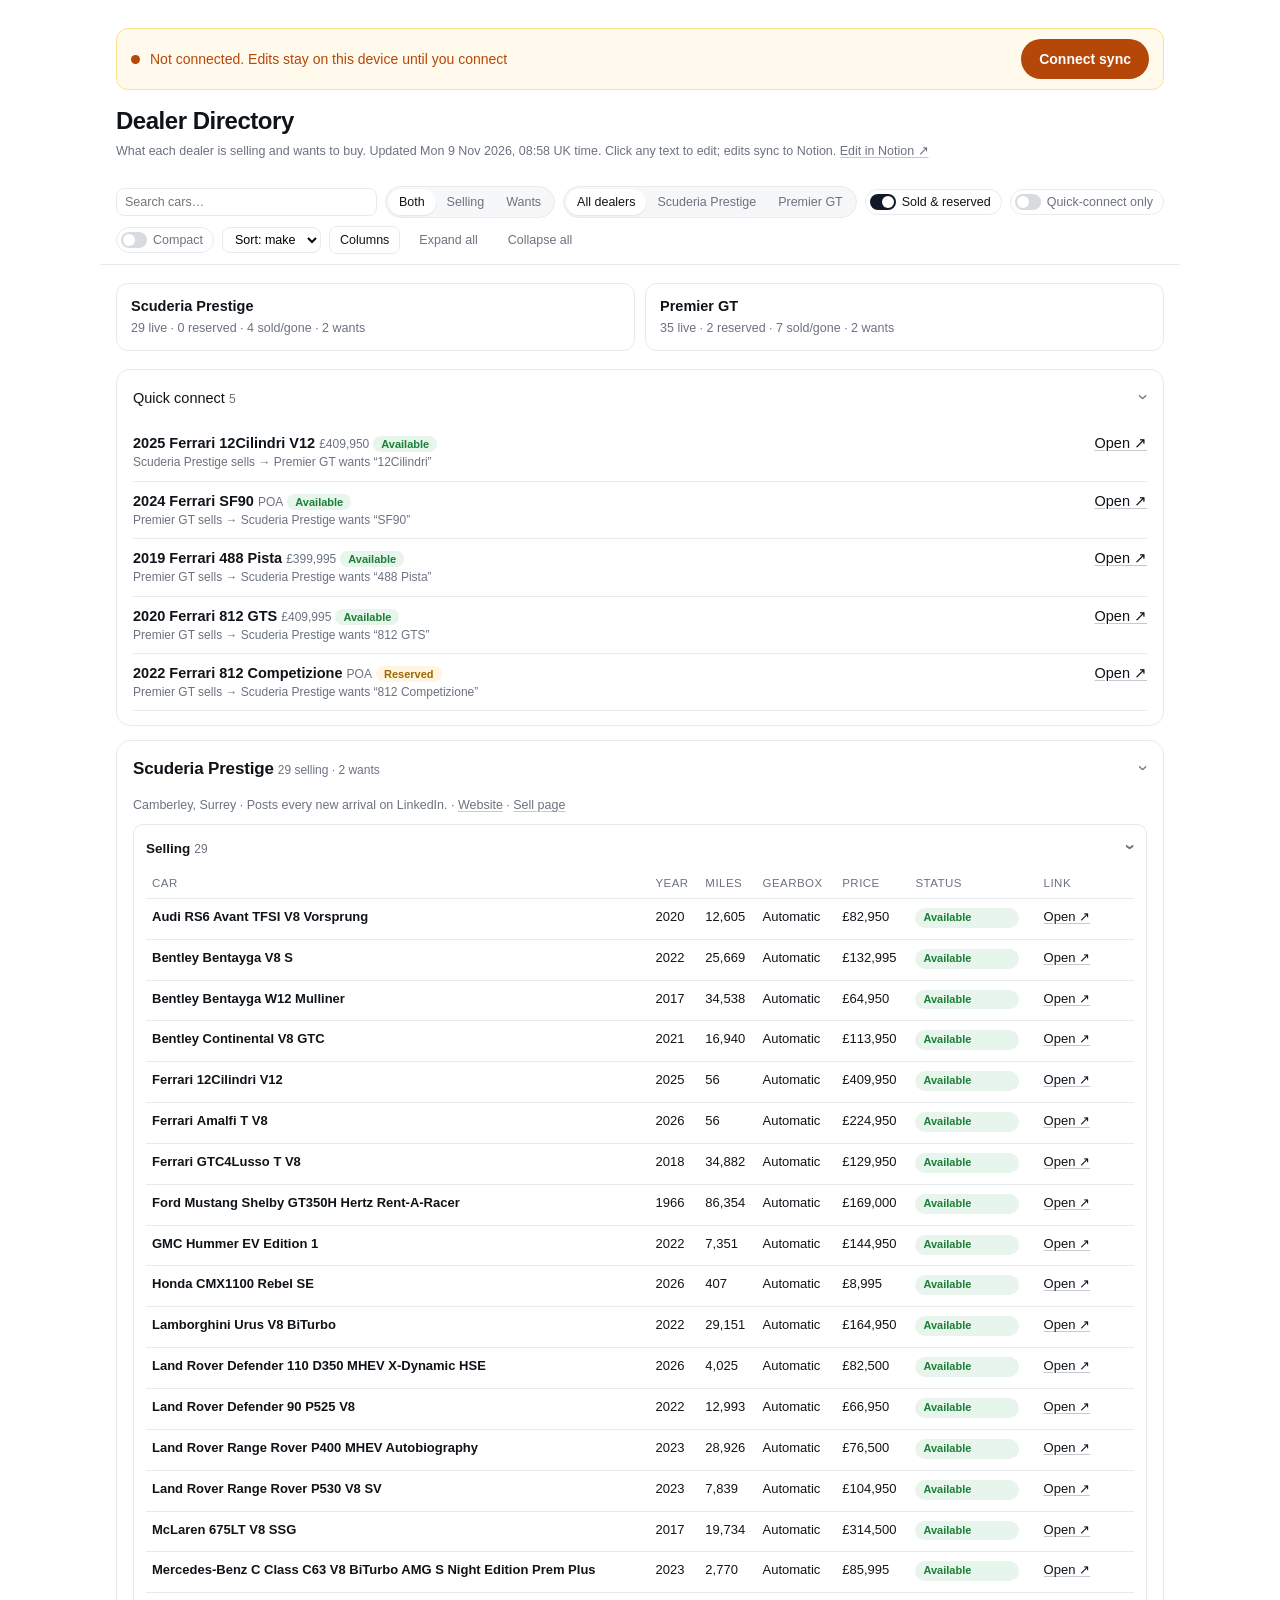
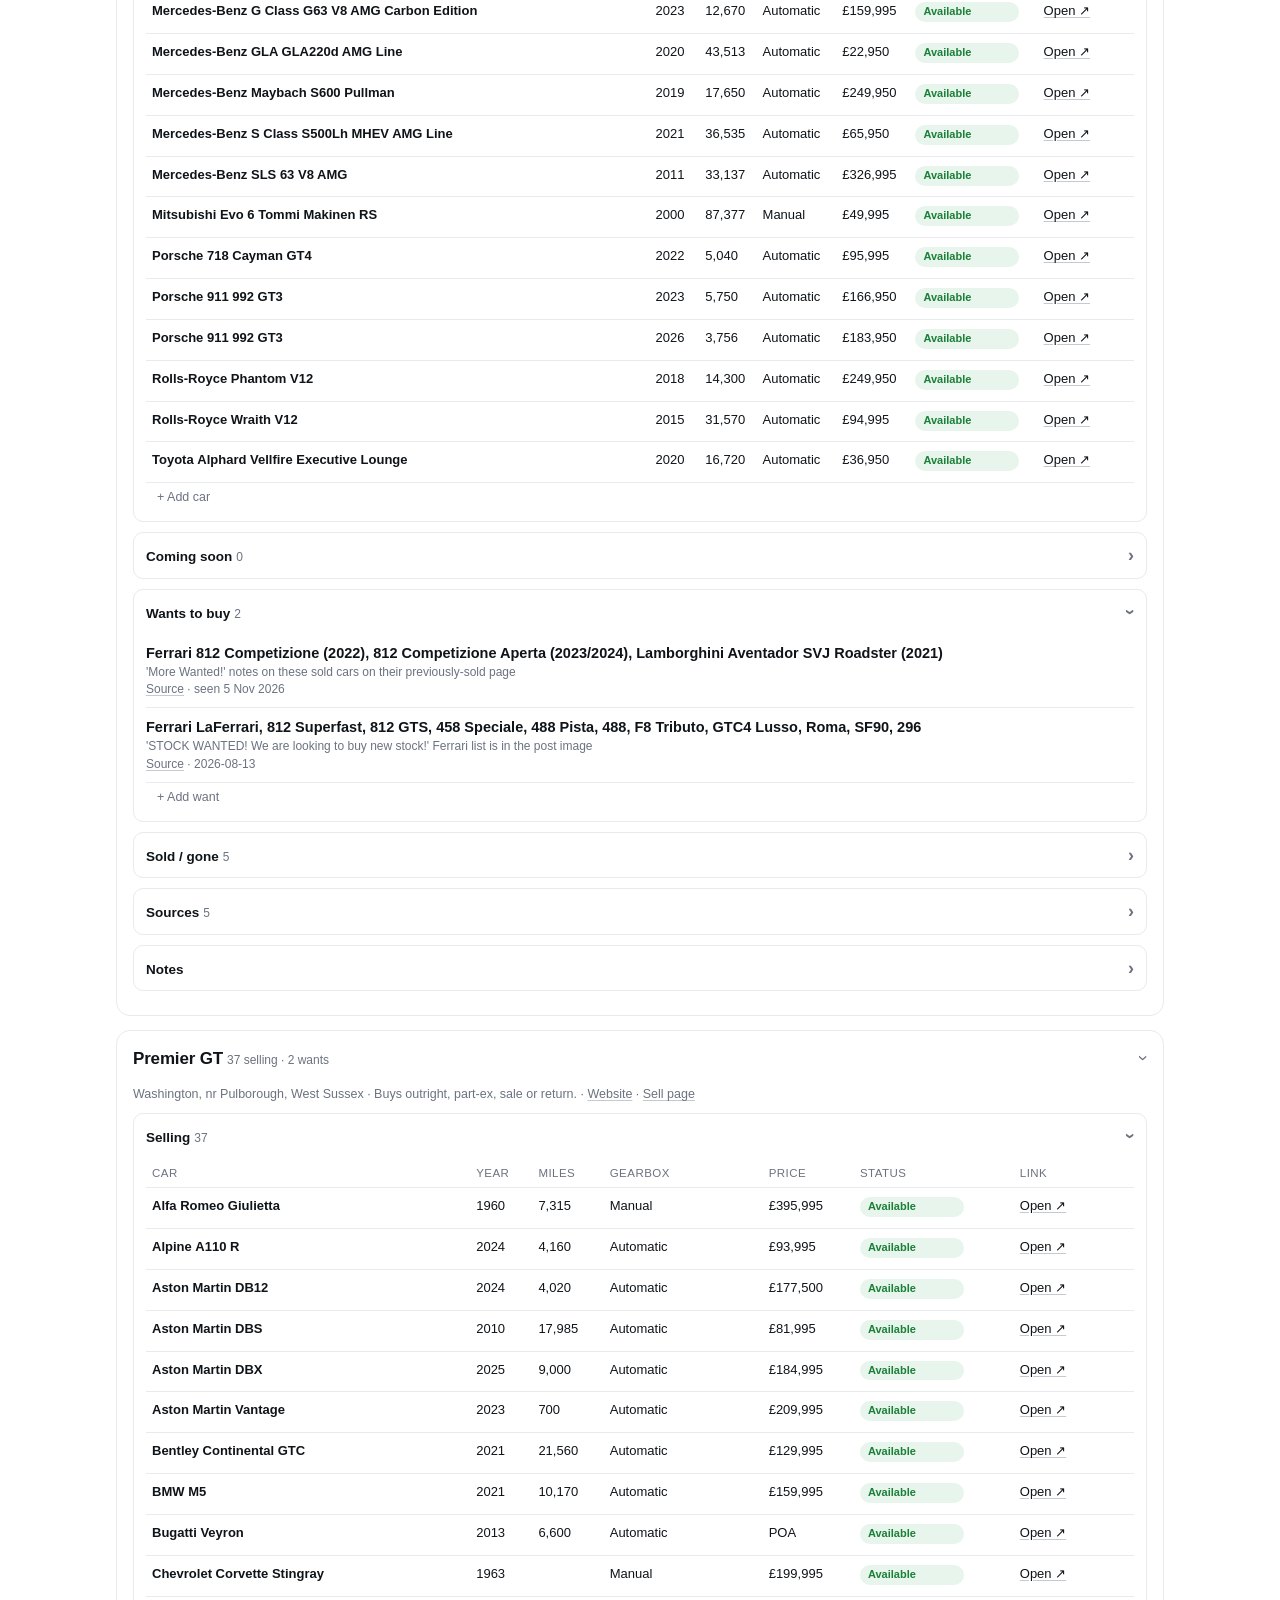
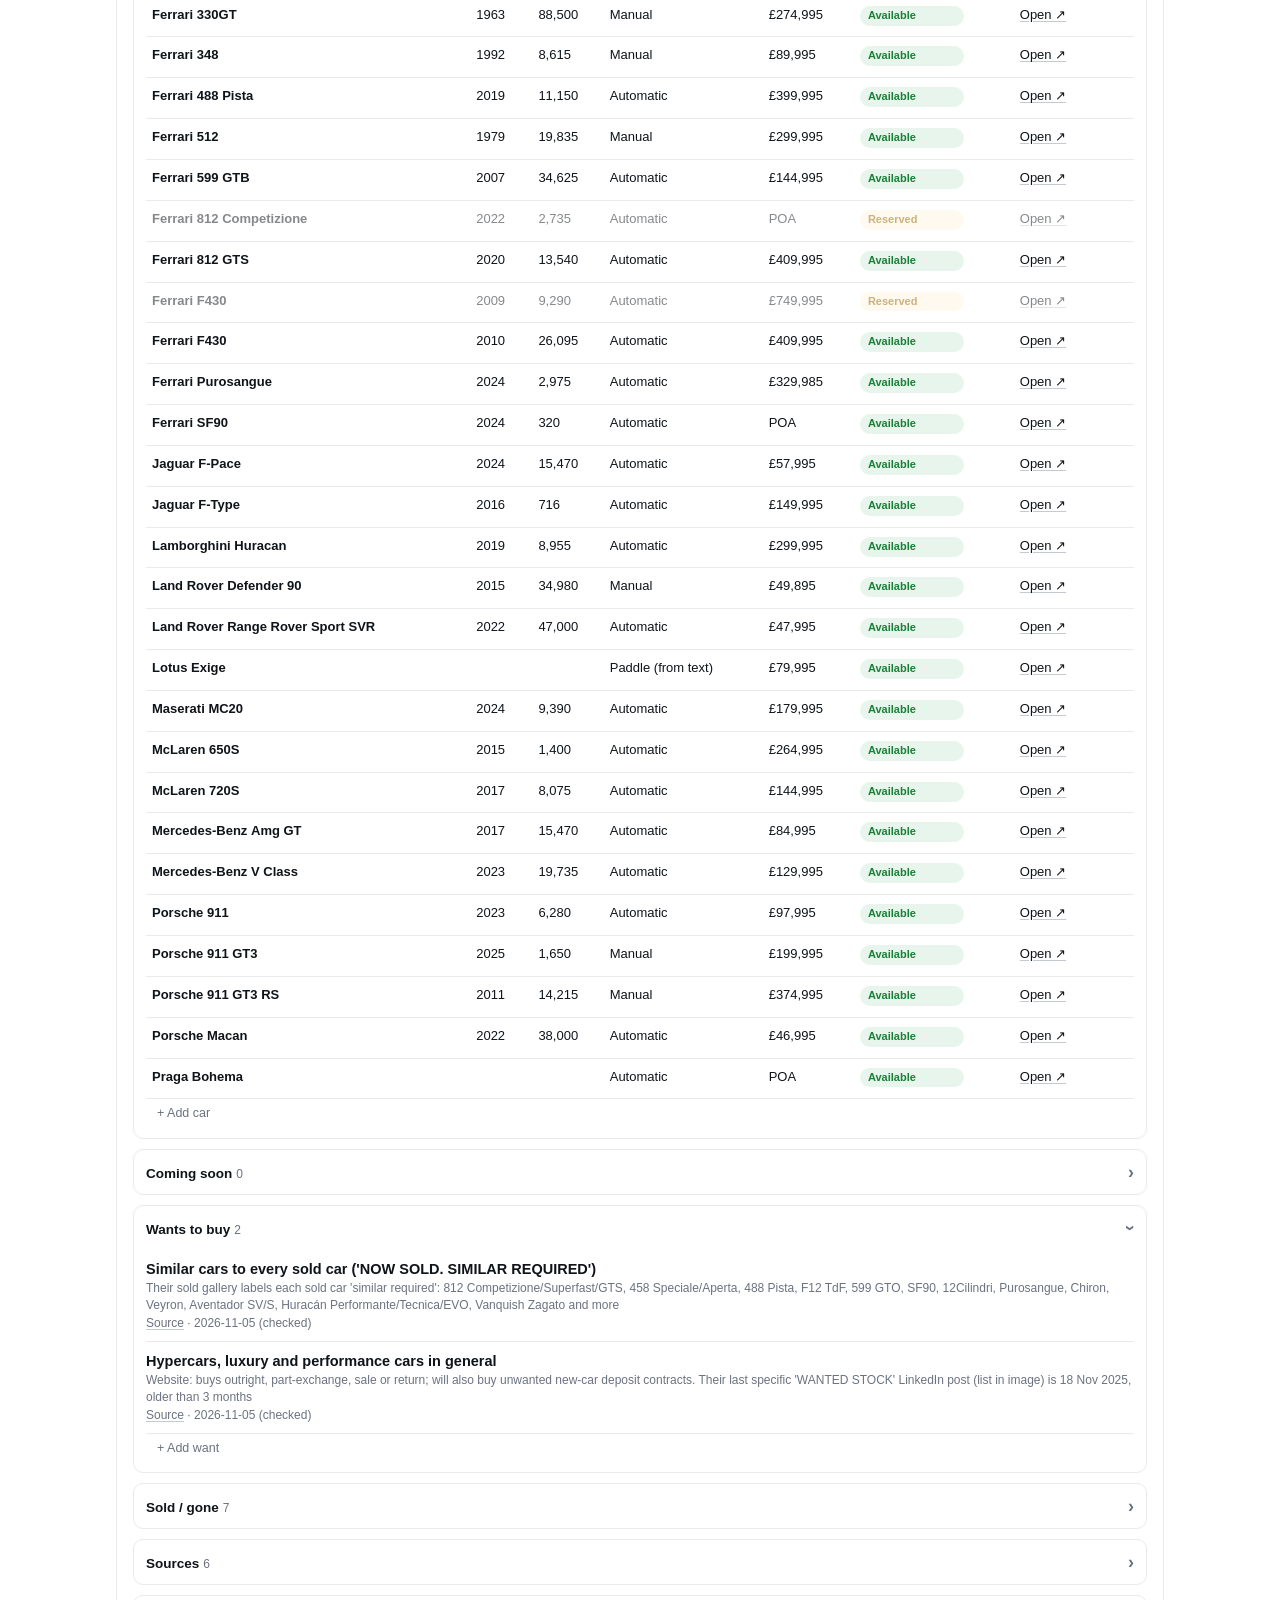
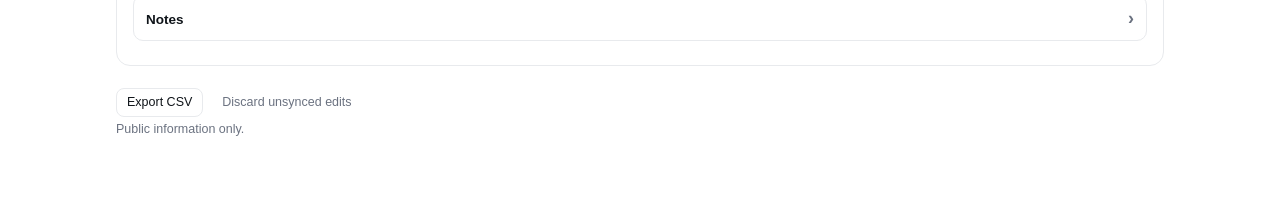
==== index.html @ 410765ab "Dealer Directory 2026-11-09 08:58 GMT" ====
<!doctype html><html lang="en-GB"><head><meta charset="utf-8"><meta name="viewport" content="width=device-width,initial-scale=1">
<meta name="robots" content="noindex,nofollow"><title>Dealer Directory</title><style>:root{--bg:#fff;--fg:#0f1419;--mu:#6b7280;--bd:#e8eaed;--soft:#f6f7f9;--ac:#111827;--ok:#1a7f37;--okb:#e8f5ec;--re:#9a6700;--reb:#fff5e1;--go:#5b6470;--gob:#eef0f3;--cs:#1d4ed8;--csb:#e8efff;--pad:9px}
*{box-sizing:border-box}body{margin:0;background:var(--bg);color:var(--fg);font:14.5px/1.45 Inter,-apple-system,BlinkMacSystemFont,"Segoe UI",sans-serif;-webkit-font-smoothing:antialiased}
body.compact{--pad:4px;font-size:13.5px}main{max-width:1080px;margin:0 auto;padding:28px 16px 80px}
h1{font-size:24px;letter-spacing:-.02em;margin:0}h2{font-size:17px;margin:0;letter-spacing:-.01em}.cap{color:var(--mu);font-size:12.5px;margin:3px 0 0}
a{color:inherit;text-decoration-color:#c5c9d0;text-underline-offset:2px}button{font:inherit;color:inherit;cursor:pointer}
.bar{position:sticky;top:0;z-index:5;background:rgba(255,255,255,.92);backdrop-filter:blur(8px);border-bottom:1px solid var(--bd);margin:16px -16px 0;padding:10px 16px;display:flex;flex-wrap:wrap;gap:8px;align-items:center}
.pills{display:inline-flex;background:var(--soft);border:1px solid var(--bd);border-radius:999px;padding:2px}.pills button{border:0;background:none;padding:4px 11px;border-radius:999px;font-size:12.5px;color:var(--mu)}.pills button.on{background:#fff;color:var(--fg);box-shadow:0 1px 2px rgba(0,0,0,.08)}
.sw{display:inline-flex;align-items:center;gap:6px;font-size:12.5px;color:var(--mu);border:1px solid var(--bd);border-radius:999px;padding:3px 10px 3px 4px;background:#fff}.sw i{width:26px;height:16px;border-radius:999px;background:#d7dbe0;position:relative;transition:.15s}.sw i:after{content:"";position:absolute;top:2px;left:2px;width:12px;height:12px;border-radius:50%;background:#fff;transition:.15s}.sw.on i{background:var(--ac)}.sw.on i:after{left:12px}.sw.on{color:var(--fg)}
.btn{border:1px solid var(--bd);background:#fff;border-radius:8px;padding:4px 10px;font-size:12.5px}.btn:hover{background:var(--soft)}.ghost{border-color:transparent;background:none;color:var(--mu)}
select,input.s{font:inherit;font-size:12.5px;border:1px solid var(--bd);border-radius:8px;padding:4px 8px;background:#fff}input.s{flex:1 1 180px;min-width:140px}
.glance{display:grid;grid-template-columns:repeat(auto-fit,minmax(240px,1fr));gap:10px;margin:18px 0}.stat{border:1px solid var(--bd);border-radius:12px;padding:12px 14px}.stat b{display:block}.stat span{color:var(--mu);font-size:12.5px}
details{border:1px solid var(--bd);border-radius:14px;margin:14px 0;background:#fff}details>summary{list-style:none;cursor:pointer;padding:14px 16px;display:flex;justify-content:space-between;align-items:baseline;gap:10px}details>summary::-webkit-details-marker{display:none}
details>summary:after{content:"›";color:var(--mu);transform:rotate(90deg);transition:.15s;font-size:18px}details:not([open])>summary:after{transform:none}.body{padding:0 16px 14px}
details details{border-radius:10px;margin:10px 0;background:var(--bg)}details details>summary{padding:9px 12px;font-weight:600;font-size:13.5px}details details .body{padding:0 12px 10px}
.n{color:var(--mu);font-weight:400;font-size:12px;margin-left:4px}
table{width:100%;border-collapse:collapse;font-size:13px}th{text-align:left;font-weight:500;color:var(--mu);font-size:11.5px;text-transform:uppercase;letter-spacing:.04em;padding:6px 6px;border-bottom:1px solid var(--bd);cursor:pointer;white-space:nowrap}
td{padding:var(--pad) 6px;border-bottom:1px solid var(--bd);vertical-align:top}tr.dim td{opacity:.5}td.num{font-variant-numeric:tabular-nums;white-space:nowrap}.ed{border-radius:4px;outline:none;min-width:1ch;display:inline-block}.ed:hover{background:var(--soft)}.ed:focus{background:#fff;box-shadow:0 0 0 1.5px #c7cdd6}
.st{font-size:11px;font-weight:600;border:0;border-radius:999px;padding:2px 8px;appearance:none;-webkit-appearance:none}.Available{background:var(--okb);color:var(--ok)}.Reserved{background:var(--reb);color:var(--re)}.Sold,.Gone{background:var(--gob);color:var(--go)}.Coming{background:var(--csb);color:var(--cs)}
.x{opacity:0;border:0;background:none;color:var(--mu);font-size:15px;padding:0 4px}tr:hover .x,.want:hover .x{opacity:1}@media(hover:none){.x{opacity:.6}}
.mark{font-size:10.5px;color:var(--re);background:var(--reb);border-radius:999px;padding:1px 6px;margin-left:6px;vertical-align:middle}
.want{padding:var(--pad) 0;border-bottom:1px solid var(--bd);position:relative}.want b{display:block}.want small,.sm{display:block;color:var(--mu);font-size:12px}
.qc{display:flex;justify-content:space-between;gap:8px;flex-wrap:wrap;padding:var(--pad) 0;border-bottom:1px solid var(--bd)}
textarea{width:100%;min-height:56px;border:1px solid var(--bd);border-radius:10px;padding:8px 10px;font:inherit;font-size:13px;resize:vertical}
.colmenu{position:relative;display:inline-block}.colmenu .m{position:absolute;right:0;top:28px;background:#fff;border:1px solid var(--bd);border-radius:10px;box-shadow:0 8px 24px rgba(0,0,0,.08);padding:6px 10px;z-index:9;display:none;white-space:nowrap}.colmenu.open .m{display:block}.m label{display:block;font-size:12.5px;padding:3px 0}
.toast{position:fixed;left:50%;bottom:20px;transform:translateX(-50%);background:#111827;color:#fff;border-radius:10px;padding:9px 14px;font-size:13px;display:none;gap:12px;align-items:center;z-index:20}.toast button{background:none;border:0;color:#93c5fd;font-weight:600}
.tw{overflow-x:auto}.hide{display:none!important}.foot{margin-top:22px;display:flex;gap:8px;flex-wrap:wrap}
@media(max-width:640px){main{padding:18px 12px 80px}.bar{position:static;margin:12px -12px 0;padding:8px 12px}.c-gearbox,.c-miles{display:none}}
.syncbar{position:sticky;top:0;z-index:50;display:flex;align-items:center;gap:10px;margin:0 0 14px;padding:10px 14px;border-radius:12px;font-size:14px;font-weight:500;border:1px solid;backdrop-filter:blur(8px)}
.syncbar .msg{flex:1}.syncbar .dot{width:9px;height:9px;border-radius:50%;background:currentColor;flex:none}
.syncbar button{font:inherit;font-weight:600;padding:9px 18px;border-radius:999px;border:0;color:#fff;background:currentColor;cursor:pointer;min-height:40px}
.syncbar button{color:#fff}.syncbar.green{background:#ecfdf3ee;border-color:#abefc6;color:#067647}.syncbar.green button{background:#067647}
.syncbar.blue{background:#eff8ffee;border-color:#b2ddff;color:#175cd3}.syncbar.blue button{background:#175cd3}
.syncbar.amber{background:#fffaebee;border-color:#fedf89;color:#b54708}.syncbar.amber button{background:#b54708}
.syncbar.red{background:#fef3f2ee;border-color:#fecdca;color:#b42318}.syncbar.red button{background:#b42318}
.syncbar.pulse .dot{animation:pl 1.2s ease-in-out infinite}@keyframes pl{50%{opacity:.25;transform:scale(1.5)}}
.bar{top:64px}
@media(max-width:640px){.syncbar{font-size:13px;padding:8px 10px}.syncbar button{padding:8px 14px}}
#modal{display:none}#modal.open{display:block;position:fixed;inset:0;z-index:100}
.mback{position:absolute;inset:0;background:rgba(16,24,40,.35);backdrop-filter:blur(3px);animation:fd .15s}
.mbox{position:absolute;left:50%;top:50%;transform:translate(-50%,-50%);width:min(420px,calc(100vw - 32px));background:#fff;border-radius:16px;padding:22px 22px 18px;box-shadow:0 20px 50px rgba(16,24,40,.25);animation:pop .16s ease-out}
.mbox h3{margin:0 0 6px;font-size:17px;line-height:1.3}.mbox p{margin:0 0 18px;color:#667085;font-size:14px}
.mbtns{display:flex;gap:10px;justify-content:flex-end}.mbtns .btn{min-height:44px;padding:0 20px;border-radius:999px;font-weight:600}
.btn.danger{background:#d92d20;color:#fff;border-color:#d92d20}.btn.danger:hover{background:#b42318}.dangertxt{color:#b42318;margin-top:8px}
@keyframes fd{from{opacity:0}}@keyframes pop{from{opacity:0;transform:translate(-50%,-46%) scale(.97)}}
@media(max-width:640px){.mbox{top:auto;bottom:16px;transform:translateX(-50%)}.mbtns .btn{flex:1}@keyframes pop{from{opacity:0;transform:translate(-50%,20px)}}}
</style></head><body><main>
<div class="syncbar amber" id="syncbar"><span class="dot"></span><span class="msg">Loading sync…</span></div>
<h1>Dealer Directory <span id="edited" class="mark hide">Edited</span></h1>
<p class="cap">What each dealer is selling and wants to buy. Updated Mon 9 Nov 2026, 08:58 UK time. Click any text to edit; edits sync to Notion. <a href="https://app.notion.com/p/de3449111bcc4037a0af99ca4556884c" target="_blank" rel="noopener">Edit in Notion ↗</a></p>
<div class="bar" id="bar"></div><div id="app"></div>
<div class="foot"><button class="btn" id="exp">Export CSV</button><button class="btn ghost" id="rst">Discard unsynced edits</button></div>
<p class="cap">Public information only.</p></main><div class="toast" id="toast"></div>
<script>window.DD={"dealers": [{"id": "40f9ffdbce5481e4aabae4e20a33e876", "name": "Scuderia Prestige", "town": "Camberley, Surrey", "web": "https://www.scuderiaprestige.com/", "sell": "https://www.scuderiaprestige.com/sell-your-car/", "note": "Posts every new arrival on LinkedIn.", "kw": ["LaFerrari", "812 Superfast", "812 GTS", "458 Speciale", "488 Pista", "488", "F8", "GTC4", "Roma", "SF90", "296", "812 Competizione", "Aventador SVJ"], "socials": [["Instagram", "https://www.instagram.com/scuderia.prestige", false], ["Facebook", "https://www.facebook.com/ScuderiaPrestige", false], ["X", "https://x.com/scudprestige", true], ["LinkedIn", "https://www.linkedin.com/company/scuderia-prestige-automobile", true], ["Previously sold", "https://www.scuderiaprestige.com/previously-sold/", true]], "notion": "https://app.notion.com/40f9ffdbce5481e4aabae4e20a33e876"}, {"id": "40f9ffdbce5481fb8572e3b81350abb9", "name": "Premier GT", "town": "Washington, nr Pulborough, West Sussex", "web": "https://www.premiergt.com/", "sell": "https://www.premiergt.com/sell-your-car", "note": "Buys outright, part-ex, sale or return.", "kw": ["812", "458 Speciale", "488 Pista", "F12", "599", "SF90", "12Cilindri", "Purosangue", "Chiron", "Veyron", "Aventador", "Huracan", "Huracán", "Vanquish"], "socials": [["Instagram", "https://www.instagram.com/premiergt/", false], ["Facebook", "https://en-gb.facebook.com/premiergtsussex/", false], ["YouTube", "https://www.youtube.com/channel/UCiAyrBxe0xMvh654ayXJV3A/", true], ["X", "https://x.com/Premier_GT", true], ["LinkedIn", "https://www.linkedin.com/company/premier-gt-ltd", true], ["Sold gallery", "https://www.premiergt.com/used/vehicles/filters/sold/true/", true]], "notion": "https://app.notion.com/40f9ffdbce5481fb8572e3b81350abb9"}], "stock": [{"id": "40f9ffdbce548101ad8cd6b0e74af52c", "dealer": "Premier GT", "make": "Ferrari", "model": "330GT", "year": "1963", "miles": "88,500", "price": "£274,995", "gearbox": "Manual", "status": "Available", "url": "https://www.premiergt.com/used/cars/ferrari/330gt/2-2-full-nut-bolt-resto-concours-example-2121", "notes": "2+2. FULL NUT & BOLT RESTO. CONCOURS EXAMPLE", "manual": false, "notion": "https://app.notion.com/40f9ffdbce548101ad8cd6b0e74af52c"}, {"id": "40f9ffdbce548101b3c2e52520a1ab07", "dealer": "Scuderia Prestige", "make": "Mercedes-Benz", "model": "Maybach S600 Pullman", "year": "2019", "miles": "17,650", "price": "£249,950", "gearbox": "Automatic", "status": "Available", "url": "https://www.scuderiaprestige.com/vehicle-details/used-mercedes-benz-maybach-s600-pullman-for-sale-in-camberley-surrey-u1597/", "notes": "Huge Spec / Serviced 24/09/2026", "manual": false, "notion": "https://app.notion.com/40f9ffdbce548101b3c2e52520a1ab07"}, {"id": "40f9ffdbce54810d9401cbfa5c441641", "dealer": "Premier GT", "make": "Bentley", "model": "Continental GTC", "year": "2021", "miles": "21,560", "price": "£129,995", "gearbox": "Automatic", "status": "Available", "url": "https://www.premiergt.com/used/cars/bentley/continental-gtc/v8-mulliner-spec-dynamic-ride-rotating-display-carbon-interior-2228", "notes": "V8. MULLINER SPEC. DYNAMIC RIDE. ROTATING DISPLAY. CARBON INTERIOR", "manual": false, "notion": "https://app.notion.com/40f9ffdbce54810d9401cbfa5c441641"}, {"id": "40f9ffdbce54810db3f9ff8bebcfc080", "dealer": "Scuderia Prestige", "make": "Ferrari", "model": "Amalfi T V8", "year": "2026", "miles": "56", "price": "£224,950", "gearbox": "Automatic", "status": "Available", "url": "https://www.scuderiaprestige.com/vehicle-details/used-ferrari-amalfi-t-v8-for-sale-in-camberley-surrey-u1933/", "notes": "Delivery Mileage / Ferrari Warranty Sep 2030", "manual": false, "notion": "https://app.notion.com/40f9ffdbce54810db3f9ff8bebcfc080"}, {"id": "40f9ffdbce5481148000fc7d6f1b30b1", "dealer": "Premier GT", "make": "Ferrari", "model": "SF90", "year": "2024", "miles": "320", "price": "POA", "gearbox": "Automatic", "status": "Available", "url": "https://www.premiergt.com/used/cars/ferrari/sf90/xx-spider-over-80k-in-options-carbon-wheels-brushed-shields-2231", "notes": "XX SPIDER. OVER £80K IN OPTIONS. CARBON WHEELS. BRUSHED SHIELDS", "manual": false, "notion": "https://app.notion.com/40f9ffdbce5481148000fc7d6f1b30b1"}, {"id": "40f9ffdbce54811695bff67d142fdd46", "dealer": "Premier GT", "make": "Land", "model": "Rover Defender 110", "year": "2024", "miles": "35,280", "price": "£71,995", "gearbox": "", "status": "Gone", "url": "https://www.premiergt.com/used/cars/land-rover/defender-110/x-dynamic-hse-urban-upgrades-rear-screens-pano-roof-e-suspension-2222", "notes": "X-DYNAMIC HSE. URBAN UPGRADES. REAR SCREENS. PANO ROOF. E/SUSPENSION", "manual": false, "notion": "https://app.notion.com/40f9ffdbce54811695bff67d142fdd46"}, {"id": "40f9ffdbce54811bba79eddd21e3a95d", "dealer": "Premier GT", "make": "Lotus", "model": "Esprit", "year": "1999", "miles": "47,080", "price": "£54,995", "gearbox": "", "status": "Sold", "url": "https://www.premiergt.com/used/cars/lotus/esprit/sport-350-1-of-42-rhd-superb-example-comprehensive-history-front-ppf-2122", "notes": "SPORT 350. 1 OF 42 RHD. SUPERB EXAMPLE. COMPREHENSIVE HISTORY. FRONT PPF", "manual": false, "notion": "https://app.notion.com/40f9ffdbce54811bba79eddd21e3a95d"}, {"id": "40f9ffdbce54811dbe68d2fb711d79cb", "dealer": "Scuderia Prestige", "make": "Porsche", "model": "911 992 GT3", "year": "2023", "miles": "5,750", "price": "£166,950", "gearbox": "Automatic", "status": "Available", "url": "https://www.scuderiaprestige.com/vehicle-details/used-porsche-911-992-gt3-for-sale-in-camberley-surrey-u1866/", "notes": "HUGE SPEC/ PPF / PCCB / ClubSport Pack", "manual": false, "notion": "https://app.notion.com/40f9ffdbce54811dbe68d2fb711d79cb"}, {"id": "40f9ffdbce54812496c5ec0c98a03d24", "dealer": "Premier GT", "make": "Ferrari", "model": "348", "year": "1992", "miles": "8,615", "price": "£89,995", "gearbox": "Manual", "status": "Available", "url": "https://www.premiergt.com/used/cars/ferrari/348/ts-low-mileage-stunning-example-1983", "notes": "TS. LOW MILEAGE. STUNNING EXAMPLE", "manual": false, "notion": "https://app.notion.com/40f9ffdbce54812496c5ec0c98a03d24"}, {"id": "40f9ffdbce54812599ffd1ebba9436a0", "dealer": "Scuderia Prestige", "make": "Land", "model": "Rover Range Rover P400 MHEV Autobiography", "year": "2023", "miles": "28,926", "price": "£76,500", "gearbox": "Automatic", "status": "Available", "url": "https://www.scuderiaprestige.com/vehicle-details/used-land-rover-range-rover-p400-mhev-autobiography-for-sale-in-camberley-surrey-u1737/", "notes": "Massage / Deployable Side Steps / Shadow Pack", "manual": false, "notion": "https://app.notion.com/40f9ffdbce54812599ffd1ebba9436a0"}, {"id": "40f9ffdbce548129b324c56235085b26", "dealer": "Premier GT", "make": "Lotus", "model": "Exige", "year": "", "miles": "", "price": "£79,995", "gearbox": "Paddle (from text)", "status": "Available", "url": "https://www.premiergt.com/used/cars/lotus/exige/v6-cup-r-gt4-brand-new-gearbox-successful-car-spares-package-inc-wheels-1749", "notes": "V6 CUP R GT4. BRAND NEW GEARBOX. SUCCESSFUL CAR. SPARES PACKAGE INC WHEELS", "manual": false, "notion": "https://app.notion.com/40f9ffdbce548129b324c56235085b26"}, {"id": "40f9ffdbce54812aa033e6081e6f0a72", "dealer": "Scuderia Prestige", "make": "Ferrari", "model": "296 GTS T V6", "year": "2024", "miles": "350", "price": "£259,950", "gearbox": "", "status": "Gone", "url": "https://www.scuderiaprestige.com/vehicle-details/used-ferrari-296-gts-t-v6-for-sale-in-camberley-surrey-u1930/", "notes": "£57K+ Spec / Topaz PPF / Special Paint", "manual": false, "notion": "https://app.notion.com/40f9ffdbce54812aa033e6081e6f0a72"}, {"id": "40f9ffdbce548130abc8fbd2280bead2", "dealer": "Premier GT", "make": "Aston", "model": "Martin Vantage", "year": "2023", "miles": "700", "price": "£209,995", "gearbox": "Automatic", "status": "Available", "url": "https://www.premiergt.com/used/cars/aston-martin/vantage/v12-1-of-333-over-45k-in-options-lightweight-package-livery-package-2061", "notes": "V12. 1 OF 333. OVER £45K IN OPTIONS. LIGHTWEIGHT PACKAGE. LIVERY PACKAGE", "manual": false, "notion": "https://app.notion.com/40f9ffdbce548130abc8fbd2280bead2"}, {"id": "40f9ffdbce548133b30be03f4a48aff4", "dealer": "Premier GT", "make": "McLaren", "model": "720S", "year": "2017", "miles": "8,075", "price": "£144,995", "gearbox": "Automatic", "status": "Available", "url": "https://www.premiergt.com/used/cars/mclaren/720s/v8-ssg-full-msh-carbon-pack-1-carbon-interior-ceramics-lift-b-o-2190", "notes": "V8 SSG. FULL MSH. CARBON PACK 1. CARBON INTERIOR. CERAMICS. LIFT. B & O", "manual": false, "notion": "https://app.notion.com/40f9ffdbce548133b30be03f4a48aff4"}, {"id": "40f9ffdbce548139a70fcd188c9c6dcf", "dealer": "Scuderia Prestige", "make": "Honda", "model": "CMX1100 Rebel SE", "year": "2026", "miles": "407", "price": "£8,995", "gearbox": "Automatic", "status": "Available", "url": "https://www.scuderiaprestige.com/vehicle-details/used-honda-cmx1100-rebel-se-for-sale-in-camberley-surrey-u1938/", "notes": "Rare CMX1100 Rebel SE / Under 500 Miles", "manual": false, "notion": "https://app.notion.com/40f9ffdbce548139a70fcd188c9c6dcf"}, {"id": "40f9ffdbce548139bc1beff8b53b67a2", "dealer": "Scuderia Prestige", "make": "Porsche", "model": "911 992 GT3", "year": "2026", "miles": "3,756", "price": "£183,950", "gearbox": "Automatic", "status": "Available", "url": "https://www.scuderiaprestige.com/vehicle-details/used-porsche-911-992-gt3-for-sale-in-camberley-surrey-u1882/", "notes": "Front Lift / Full PPF / Carbon Interior Pack", "manual": false, "notion": "https://app.notion.com/40f9ffdbce548139bc1beff8b53b67a2"}, {"id": "40f9ffdbce54813aa548d820c4f5acb9", "dealer": "Premier GT", "make": "Aston", "model": "Martin DBX", "year": "2025", "miles": "9,000", "price": "£184,995", "gearbox": "Automatic", "status": "Available", "url": "https://www.premiergt.com/used/cars/aston-martin/dbx/707-v8-vat-q-q-paintwork-40k-in-options-duotone-interior-h-c-seats-2214", "notes": "707 V8. VAT Q. Q PAINTWORK. 40K IN OPTIONS. DUOTONE INTERIOR. H & C SEATS", "manual": false, "notion": "https://app.notion.com/40f9ffdbce54813aa548d820c4f5acb9"}, {"id": "40f9ffdbce54813abb47c93cd5d53b6b", "dealer": "Scuderia Prestige", "make": "Audi", "model": "RS6 Avant TFSI V8 Vorsprung", "year": "2020", "miles": "12,605", "price": "£82,950", "gearbox": "Automatic", "status": "Available", "url": "https://www.scuderiaprestige.com/vehicle-details/used-audi-rs6-avant-tfsi-v8-vorsprung-for-sale-in-camberley-surrey-u1860/", "notes": "PPF + CARBON FIBRE EVENTURI AIR INTAKES!", "manual": false, "notion": "https://app.notion.com/40f9ffdbce54813abb47c93cd5d53b6b"}, {"id": "40f9ffdbce54813ca6cfde8a390e80d1", "dealer": "Scuderia Prestige", "make": "Land", "model": "Rover Range Rover P530 V8 SV", "year": "2023", "miles": "7,839", "price": "£104,950", "gearbox": "Automatic", "status": "Available", "url": "https://www.scuderiaprestige.com/vehicle-details/used-land-rover-range-rover-p530-v8-sv-for-sale-in-camberley-surrey-u1857/", "notes": "Massage Seats / Cooled Seats / Pano / HUD", "manual": false, "notion": "https://app.notion.com/40f9ffdbce54813ca6cfde8a390e80d1"}, {"id": "40f9ffdbce5481439544e481b8553655", "dealer": "Scuderia Prestige", "make": "Lamborghini", "model": "Urus V8 BiTurbo", "year": "2022", "miles": "29,151", "price": "£164,950", "gearbox": "Automatic", "status": "Available", "url": "https://www.scuderiaprestige.com/vehicle-details/used-lamborghini-urus-v8-biturbo-for-sale-in-camberley-surrey-u1898/", "notes": "Pano Roof / Int Carbon Pack / B&O 3D", "manual": false, "notion": "https://app.notion.com/40f9ffdbce5481439544e481b8553655"}, {"id": "40f9ffdbce548144aa07e348a8e05cbb", "dealer": "Premier GT", "make": "McLaren", "model": "650S", "year": "2015", "miles": "1,400", "price": "£264,995", "gearbox": "Automatic", "status": "Available", "url": "https://www.premiergt.com/used/cars/mclaren/650s/le-mans-uk-car-1-of-50-examples-carbon-interior-exterior-front-lift-2188", "notes": "LE MANS. UK CAR. 1 OF 50 EXAMPLES. CARBON INTERIOR & EXTERIOR. FRONT LIFT", "manual": false, "notion": "https://app.notion.com/40f9ffdbce548144aa07e348a8e05cbb"}, {"id": "40f9ffdbce548146b984debaeeeff6f8", "dealer": "Scuderia Prestige", "make": "Toyota", "model": "Alphard Vellfire Executive Lounge", "year": "2020", "miles": "16,720", "price": "£36,950", "gearbox": "Automatic", "status": "Available", "url": "https://www.scuderiaprestige.com/vehicle-details/used-toyota-alphard-vellfire-executive-lounge-for-sale-in-camberley-surrey-u1881/", "notes": "Vellfire / JBL / Heated & Cooled Seats", "manual": false, "notion": "https://app.notion.com/40f9ffdbce548146b984debaeeeff6f8"}, {"id": "40f9ffdbce54814f8edee428f49ad39b", "dealer": "Premier GT", "make": "Ferrari", "model": "F430", "year": "2009", "miles": "9,290", "price": "£749,995", "gearbox": "Automatic", "status": "Reserved", "url": "https://www.premiergt.com/used/cars/ferrari/f430/scuderia-spider-16m-1-of-499-1-of-48-rhd-uk-car-factory-satin-paint-2174", "notes": "SCUDERIA SPIDER 16M. 1 OF 499. 1 OF 48 RHD. UK CAR. FACTORY SATIN PAINT", "manual": false, "notion": "https://app.notion.com/40f9ffdbce54814f8edee428f49ad39b"}, {"id": "40f9ffdbce54814f9407c039d2bda46f", "dealer": "Premier GT", "make": "BMW", "model": "M5", "year": "2021", "miles": "10,170", "price": "£159,995", "gearbox": "Automatic", "status": "Available", "url": "https://www.premiergt.com/used/cars/bmw/m5/cs-full-satin-ppf-carbon-engine-bay-carbon-buckets-ceramics-hud-2210", "notes": "CS. FULL SATIN PPF. CARBON ENGINE BAY. CARBON BUCKETS. CERAMICS. HUD", "manual": false, "notion": "https://app.notion.com/40f9ffdbce54814f9407c039d2bda46f"}, {"id": "40f9ffdbce548151ac16d1cbd7b1234b", "dealer": "Premier GT", "make": "Land", "model": "Rover Defender 90", "year": "2015", "miles": "34,980", "price": "£49,895", "gearbox": "Manual", "status": "Available", "url": "https://www.premiergt.com/used/cars/land-rover/defender-90/td-soft-top-xs-momo-wheel-heated-seats-alpine-stereo-rear-bench-seats-2208", "notes": "TD SOFT TOP XS. MOMO WHEEL. HEATED SEATS. ALPINE STEREO. REAR BENCH SEATS", "manual": false, "notion": "https://app.notion.com/40f9ffdbce548151ac16d1cbd7b1234b"}, {"id": "40f9ffdbce548158950ee05eacc5531d", "dealer": "Premier GT", "make": "Porsche", "model": "911", "year": "2023", "miles": "6,280", "price": "£97,995", "gearbox": "Automatic", "status": "Available", "url": "https://www.premiergt.com/used/cars/porsche/911/targa-4-pdk-warranty-adaptive-cruise-control-heated-seats-heated-wheel-2232", "notes": "TARGA 4 PDK. WARRANTY. ADAPTIVE CRUISE CONTROL. HEATED SEATS. HEATED WHEEL", "manual": false, "notion": "https://app.notion.com/40f9ffdbce548158950ee05eacc5531d"}, {"id": "40f9ffdbce548169a309c4cf7c94771a", "dealer": "Scuderia Prestige", "make": "Mercedes-Benz", "model": "G Class G63 V8 AMG Carbon Edition", "year": "2023", "miles": "12,670", "price": "£159,995", "gearbox": "Automatic", "status": "Available", "url": "https://www.scuderiaprestige.com/vehicle-details/used-mercedes-benz-g-class-g63-v8-amg-carbon-edition-for-sale-in-camberley-surrey-u1819/", "notes": "Carbon Edition / Carbon Trim / Tech Pack / PPF", "manual": false, "notion": "https://app.notion.com/40f9ffdbce548169a309c4cf7c94771a"}, {"id": "40f9ffdbce54816a840dc2fcc36dcdee", "dealer": "Premier GT", "make": "Aston", "model": "Martin Vanquish", "year": "2015", "miles": "5,590", "price": "£99,995", "gearbox": "Automatic", "status": "Gone", "url": "https://www.premiergt.com/used/cars/aston-martin/vanquish/v12-one-owner-low-mileage-carbon-fibre-interior-one-77-wheel-b-o-2165", "notes": "V12. ONE OWNER. LOW MILEAGE. CARBON FIBRE INTERIOR. ONE-77 WHEEL. B & O", "manual": false, "notion": "https://app.notion.com/40f9ffdbce54816a840dc2fcc36dcdee"}, {"id": "40f9ffdbce54816a8e19fe00d7884326", "dealer": "Scuderia Prestige", "make": "Mercedes-Benz", "model": "S Class S500Lh MHEV AMG Line", "year": "2021", "miles": "36,535", "price": "£65,950", "gearbox": "Automatic", "status": "Available", "url": "https://www.scuderiaprestige.com/vehicle-details/used-mercedes-benz-s-class-s500lh-mhev-amg-line-for-sale-in-camberley-surrey-u1562/", "notes": "Pano Roof / Burmester / Chauffer Pack", "manual": false, "notion": "https://app.notion.com/40f9ffdbce54816a8e19fe00d7884326"}, {"id": "40f9ffdbce54816cb964fcad04f0c854", "dealer": "Scuderia Prestige", "make": "Lamborghini", "model": "Revuelto V12 HPEV", "year": "2024", "miles": "436", "price": "£449,000", "gearbox": "", "status": "Sold", "url": "https://www.scuderiaprestige.com/vehicle-details/used-lamborghini-revuelto-v12-hpev-for-sale-in-camberley-surrey-u1922/", "notes": "Ad Personam Int/Ext / Warranty May 2029", "manual": false, "notion": "https://app.notion.com/40f9ffdbce54816cb964fcad04f0c854"}, {"id": "40f9ffdbce54816d9402c5258951bb55", "dealer": "Scuderia Prestige", "make": "Mercedes-Benz", "model": "GLA GLA220d AMG Line", "year": "2020", "miles": "43,513", "price": "£22,950", "gearbox": "Automatic", "status": "Available", "url": "https://www.scuderiaprestige.com/vehicle-details/used-mercedes-benz-gla-gla220d-amg-line-for-sale-in-camberley-surrey-u1864/", "notes": "Pano Roof / Heated Seats / Rear Camera", "manual": false, "notion": "https://app.notion.com/40f9ffdbce54816d9402c5258951bb55"}, {"id": "40f9ffdbce54816dbf9de51ea5a1cce5", "dealer": "Scuderia Prestige", "make": "Rolls-Royce", "model": "Wraith V12", "year": "2015", "miles": "31,570", "price": "£94,995", "gearbox": "Automatic", "status": "Available", "url": "https://www.scuderiaprestige.com/vehicle-details/used-rolls-royce-wraith-v12-for-sale-in-camberley-surrey-u1909/", "notes": "Starlight Headliner / Head-Up Display", "manual": false, "notion": "https://app.notion.com/40f9ffdbce54816dbf9de51ea5a1cce5"}, {"id": "40f9ffdbce5481778a25c43af79cad58", "dealer": "Premier GT", "make": "Ferrari", "model": "Purosangue", "year": "2024", "miles": "2,975", "price": "£329,985", "gearbox": "Automatic", "status": "Available", "url": "https://www.premiergt.com/used/cars/ferrari/purosangue/-80k-in-options-warranty-historic-paint-carbon-int-ext-pack-pano-roof-2199", "notes": "£80K IN OPTIONS. WARRANTY. HISTORIC PAINT. CARBON INT/EXT PACK. PANO ROOF", "manual": false, "notion": "https://app.notion.com/40f9ffdbce5481778a25c43af79cad58"}, {"id": "40f9ffdbce548182b871d29df2c10d99", "dealer": "Scuderia Prestige", "make": "Bentley", "model": "Bentayga W12 Mulliner", "year": "2017", "miles": "34,538", "price": "£64,950", "gearbox": "Automatic", "status": "Available", "url": "https://www.scuderiaprestige.com/vehicle-details/used-bentley-bentayga-w12-mulliner-for-sale-in-camberley-surrey-u1851/", "notes": "Rear Entertainment / Naim for Bentley", "manual": false, "notion": "https://app.notion.com/40f9ffdbce548182b871d29df2c10d99"}, {"id": "40f9ffdbce54818f96f1f4874fa77f6d", "dealer": "Scuderia Prestige", "make": "GMC", "model": "Hummer EV Edition 1", "year": "2022", "miles": "7,351", "price": "£144,950", "gearbox": "Automatic", "status": "Available", "url": "https://www.scuderiaprestige.com/vehicle-details/used-gmc-hummer-ev-edition-1-for-sale-in-camberley-surrey-u1637/", "notes": "Rare Edition 1 Hummer EV / Off-Road Package", "manual": false, "notion": "https://app.notion.com/40f9ffdbce54818f96f1f4874fa77f6d"}, {"id": "40f9ffdbce548195a073f8ddb8f69462", "dealer": "Premier GT", "make": "Porsche", "model": "Macan", "year": "2022", "miles": "38,000", "price": "£46,995", "gearbox": "Automatic", "status": "Available", "url": "https://www.premiergt.com/used/cars/porsche/macan/s-pdk-pano-roof-bose-sound-system-heated-front-seats-reversing-camera-2177", "notes": "S PDK. PANO ROOF. BOSE SOUND SYSTEM. HEATED FRONT SEATS. REVERSING CAMERA", "manual": false, "notion": "https://app.notion.com/40f9ffdbce548195a073f8ddb8f69462"}, {"id": "40f9ffdbce5481968e4ddd40f884cbe1", "dealer": "Premier GT", "make": "Lamborghini", "model": "Huracan", "year": "2019", "miles": "8,955", "price": "£299,995", "gearbox": "Automatic", "status": "Available", "url": "https://www.premiergt.com/used/cars/lamborghini/huracan/lp-640-4-performante-spyder-lambo-warranty-arancio-borealis-full-ppf-2224", "notes": "LP 640-4 PERFORMANTE SPYDER. LAMBO WARRANTY. ARANCIO BOREALIS. FULL PPF", "manual": false, "notion": "https://app.notion.com/40f9ffdbce5481968e4ddd40f884cbe1"}, {"id": "40f9ffdbce548198a314db440e0e949e", "dealer": "Premier GT", "make": "Aston", "model": "Martin DBS", "year": "2010", "miles": "17,985", "price": "£81,995", "gearbox": "Automatic", "status": "Available", "url": "https://www.premiergt.com/used/cars/aston-martin/dbs/v12-volante-full-ash-carbon-ext-ceramic-brakes-bang-olufsen-2229", "notes": "V12 VOLANTE. FULL ASH. CARBON EXT. CERAMIC BRAKES. BANG & OLUFSEN", "manual": false, "notion": "https://app.notion.com/40f9ffdbce548198a314db440e0e949e"}, {"id": "40f9ffdbce54819cbdacc09caaeeb495", "dealer": "Scuderia Prestige", "make": "Bentley", "model": "Continental V8 GTC", "year": "2021", "miles": "16,940", "price": "£113,950", "gearbox": "Automatic", "status": "Available", "url": "https://www.scuderiaprestige.com/vehicle-details/used-bentley-continental-v8-gtc-for-sale-in-camberley-surrey-u1800/", "notes": "Titanium Exhaust / Great Spec", "manual": false, "notion": "https://app.notion.com/40f9ffdbce54819cbdacc09caaeeb495"}, {"id": "40f9ffdbce5481a08a0bf6f4f1a78114", "dealer": "Premier GT", "make": "Bugatti", "model": "Veyron", "year": "2013", "miles": "6,600", "price": "POA", "gearbox": "Automatic", "status": "Available", "url": "https://www.premiergt.com/used/cars/bugatti/veyron/grand-sport-vitesse-one-of-one-in-the-world-la-maison-pur-sang-2092", "notes": "GRAND SPORT VITESSE. ONE OF ONE IN THE WORLD. LA MAISON PUR SANG", "manual": false, "notion": "https://app.notion.com/40f9ffdbce5481a08a0bf6f4f1a78114"}, {"id": "40f9ffdbce5481a5b6dbca649413eb81", "dealer": "Scuderia Prestige", "make": "McLaren", "model": "675LT V8 SSG", "year": "2017", "miles": "19,734", "price": "£314,500", "gearbox": "Automatic", "status": "Available", "url": "https://www.scuderiaprestige.com/vehicle-details/used-mclaren-675lt-v8-ssg-for-sale-in-camberley-surrey-u6/", "notes": "McLaren Warranty / £29K Special Paint", "manual": false, "notion": "https://app.notion.com/40f9ffdbce5481a5b6dbca649413eb81"}, {"id": "40f9ffdbce5481aa881ef588b7f41620", "dealer": "Premier GT", "make": "Jaguar", "model": "F-Type", "year": "2016", "miles": "716", "price": "£149,995", "gearbox": "Automatic", "status": "Available", "url": "https://www.premiergt.com/used/cars/jaguar/f-type/project-7-1-of-250-lightning-silver-paintwork-low-mileage-ceramics-2171", "notes": "PROJECT 7. 1 OF 250. LIGHTNING SILVER PAINTWORK. LOW MILEAGE. CERAMICS", "manual": false, "notion": "https://app.notion.com/40f9ffdbce5481aa881ef588b7f41620"}, {"id": "40f9ffdbce5481ab85a5e7a3a962675b", "dealer": "Scuderia Prestige", "make": "Ferrari", "model": "GTC4Lusso T V8", "year": "2018", "miles": "34,882", "price": "£129,950", "gearbox": "Automatic", "status": "Available", "url": "https://www.scuderiaprestige.com/vehicle-details/used-ferrari-gtc4lusso-t-v8-for-sale-in-camberley-surrey-u1923/", "notes": "Carbon Fibre / Pass Display / Pano Roof", "manual": false, "notion": "https://app.notion.com/40f9ffdbce5481ab85a5e7a3a962675b"}, {"id": "40f9ffdbce5481aba6e7df45c54ca406", "dealer": "Premier GT", "make": "Chevrolet", "model": "Corvette Stingray", "year": "1963", "miles": "", "price": "£199,995", "gearbox": "Manual", "status": "Available", "url": "https://www.premiergt.com/used/cars/chevrolet/corvette-stingray/split-window-manual-fuelie-full-resto-matching-numbers-immaculate-2152", "notes": "SPLIT WINDOW MANUAL FUELIE. FULL RESTO. MATCHING NUMBERS. IMMACULATE", "manual": false, "notion": "https://app.notion.com/40f9ffdbce5481aba6e7df45c54ca406"}, {"id": "40f9ffdbce5481b58dcbfee207fab13b", "dealer": "Premier GT", "make": "Lamborghini", "model": "Aventador SV", "year": "2016", "miles": "3,270", "price": "£599,995", "gearbox": "", "status": "Sold", "url": "https://www.premiergt.com/used/cars/lamborghini/aventador-sv/ad-personam-factory-satin-carbon-fibre-ext-comfort-seats-front-lift-2136", "notes": "AD PERSONAM. FACTORY SATIN CARBON FIBRE EXT. COMFORT SEATS. FRONT LIFT", "manual": false, "notion": "https://app.notion.com/40f9ffdbce5481b58dcbfee207fab13b"}, {"id": "40f9ffdbce5481b5a398ca7fb1abe1c1", "dealer": "Premier GT", "make": "Ferrari", "model": "F430", "year": "2010", "miles": "26,095", "price": "£409,995", "gearbox": "Automatic", "status": "Available", "url": "https://www.premiergt.com/used/cars/ferrari/f430/scuderia-uk-supplied-full-fsh-grigio-corsa-racing-livery-carbon-int-2198", "notes": "SCUDERIA. UK SUPPLIED. FULL FSH. GRIGIO CORSA RACING LIVERY. CARBON INT", "manual": false, "notion": "https://app.notion.com/40f9ffdbce5481b5a398ca7fb1abe1c1"}, {"id": "40f9ffdbce5481bcbe11f5c5dc6b9205", "dealer": "Premier GT", "make": "Land", "model": "Rover Range Rover Sport SVR", "year": "2022", "miles": "47,000", "price": "£47,995", "gearbox": "Automatic", "status": "Available", "url": "https://www.premiergt.com/used/cars/land-rover/range-rover-sport-svr/carbon-edition-deployable-side-steps-matrix-leds-carbon-fibre-engine-bay-2206", "notes": "CARBON EDITION. DEPLOYABLE SIDE STEPS. MATRIX LEDs. CARBON FIBRE ENGINE BAY", "manual": false, "notion": "https://app.notion.com/40f9ffdbce5481bcbe11f5c5dc6b9205"}, {"id": "40f9ffdbce5481c2bfaec142e2a154be", "dealer": "Premier GT", "make": "Porsche", "model": "911 GT3", "year": "2025", "miles": "1,650", "price": "£199,995", "gearbox": "Manual", "status": "Available", "url": "https://www.premiergt.com/used/cars/porsche/911-gt3/-30k-in-options-weissach-package-pccbs-lift-system-bose-2226", "notes": "£30K IN OPTIONS. WEISSACH PACKAGE. PCCBS. LIFT SYSTEM. BOSE", "manual": false, "notion": "https://app.notion.com/40f9ffdbce5481c2bfaec142e2a154be"}, {"id": "40f9ffdbce5481c4aa94f4733ffac95d", "dealer": "Scuderia Prestige", "make": "McLaren", "model": "600LT Spider", "year": "2020", "miles": "23,514", "price": "£154,950", "gearbox": "Automatic", "status": "Gone", "url": "https://www.scuderiaprestige.com/vehicle-details/used-mclaren-600lt-spider-for-sale-in-camberley-surrey-u1915/", "notes": "Full PPF / McLaren Warranty / Lift", "manual": false, "notion": "https://app.notion.com/40f9ffdbce5481c4aa94f4733ffac95d"}, {"id": "40f9ffdbce5481c6806ed83bb221f5cc", "dealer": "Premier GT", "make": "Ferrari", "model": "599 GTB", "year": "2007", "miles": "34,625", "price": "£144,995", "gearbox": "Automatic", "status": "Available", "url": "https://www.premiergt.com/used/cars/ferrari/599-gtb/fiorano-f1-comprehensive-history-carbon-fibre-driver-zone-bose-2215", "notes": "FIORANO F1. COMPREHENSIVE HISTORY. CARBON FIBRE DRIVER ZONE. BOSE", "manual": false, "notion": "https://app.notion.com/40f9ffdbce5481c6806ed83bb221f5cc"}, {"id": "40f9ffdbce5481ca8e9cf1b8e6ce9772", "dealer": "Premier GT", "make": "Aston", "model": "Martin DB12", "year": "2024", "miles": "4,020", "price": "£177,500", "gearbox": "Automatic", "status": "Available", "url": "https://www.premiergt.com/used/cars/aston-martin/db12/v8-volante-50k-options-ceramics-black-ext-pack-duotone-interior-b-o-2233", "notes": "V8 VOLANTE. £50K OPTIONS. CERAMICS. BLACK EXT PACK. DUOTONE INTERIOR. B&O", "manual": false, "notion": "https://app.notion.com/40f9ffdbce5481ca8e9cf1b8e6ce9772"}, {"id": "40f9ffdbce5481ca97aed7a2d3408222", "dealer": "Scuderia Prestige", "make": "Mitsubishi", "model": "Evo 6 Tommi Makinen RS", "year": "2000", "miles": "87,377", "price": "£49,995", "gearbox": "Manual", "status": "Available", "url": "https://www.scuderiaprestige.com/vehicle-details/used-mitsubishi-evo-6-tommi-makinen-rs-for-sale-in-camberley-surrey-u1812/", "notes": "Rare & Highly Original Example / 1 of 190", "manual": false, "notion": "https://app.notion.com/40f9ffdbce5481ca97aed7a2d3408222"}, {"id": "40f9ffdbce5481caac34e57c9eb3c268", "dealer": "Scuderia Prestige", "make": "Maserati", "model": "Granturismo MC Trofeo GT4", "year": "2010", "miles": "18,342", "price": "£57,950", "gearbox": "Automatic", "status": "Gone", "url": "https://www.scuderiaprestige.com/vehicle-details/used-maserati-granturismo-mc-trofeo-gt4-for-sale-in-camberley-surrey-u1712/", "notes": "Rare Road Legal / 1 of 42 / Just Serviced!", "manual": false, "notion": "https://app.notion.com/40f9ffdbce5481caac34e57c9eb3c268"}, {"id": "40f9ffdbce5481cc83f5e5711758fd5f", "dealer": "Premier GT", "make": "Praga", "model": "Bohema", "year": "", "miles": "", "price": "POA", "gearbox": "Automatic", "status": "Available", "url": "https://www.premiergt.com/used/cars/praga/bohema/available-for-purchase-please-contact-us-to-discuss-further-information-1865", "notes": "AVAILABLE FOR PURCHASE. PLEASE CONTACT US TO DISCUSS FURTHER INFORMATION", "manual": false, "notion": "https://app.notion.com/40f9ffdbce5481cc83f5e5711758fd5f"}, {"id": "40f9ffdbce5481cd8e32dee40870f4c5", "dealer": "Premier GT", "make": "Alfa", "model": "Romeo Giulietta", "year": "1960", "miles": "7,315", "price": "£395,995", "gearbox": "Manual", "status": "Available", "url": "https://www.premiergt.com/used/cars/alfa-romeo/giulietta/sprint-zagato-1-of-200-ex-competition-car-extensive-documented-history-2023", "notes": "SPRINT ZAGATO. 1 OF 200. EX COMPETITION CAR. EXTENSIVE DOCUMENTED HISTORY", "manual": false, "notion": "https://app.notion.com/40f9ffdbce5481cd8e32dee40870f4c5"}, {"id": "40f9ffdbce5481cfbaabc50a94dc2ff6", "dealer": "Premier GT", "make": "Porsche", "model": "911 GT3 RS", "year": "2011", "miles": "14,215", "price": "£374,995", "gearbox": "Manual", "status": "Available", "url": "https://www.premiergt.com/used/cars/porsche/911-gt3-rs/stunning-example-weiss-gold-decals-pccbs-pcm-s-chrono-lift-2237", "notes": "STUNNING EXAMPLE. WEISS GOLD DECALS. PCCBS. PCM. S/CHRONO. LIFT", "manual": false, "notion": "https://app.notion.com/40f9ffdbce5481cfbaabc50a94dc2ff6"}, {"id": "40f9ffdbce5481d2ba21d27c5c18d0b1", "dealer": "Premier GT", "make": "Land", "model": "Rover Defender 90", "year": "2021", "miles": "11,670", "price": "£74,995", "gearbox": "", "status": "Gone", "url": "https://www.premiergt.com/used/cars/land-rover/defender-90/v8-plumb-bodykit-urban-wheels-carbon-fibre-interior-quicksilver-exhaust-2084", "notes": "V8. PLUMB BODYKIT. URBAN WHEELS. CARBON FIBRE INTERIOR. QUICKSILVER EXHAUST", "manual": false, "notion": "https://app.notion.com/40f9ffdbce5481d2ba21d27c5c18d0b1"}, {"id": "40f9ffdbce5481d78ad7cddb53c0d011", "dealer": "Premier GT", "make": "Mercedes-Benz", "model": "V Class", "year": "2023", "miles": "19,735", "price": "£129,995", "gearbox": "Automatic", "status": "Available", "url": "https://www.premiergt.com/used/cars/mercedes-benz/v-class/v-300-sutton-executive-class-vat-q-vip-seats-starlight-headliner-tvs-2227", "notes": "V 300 SUTTON EXECUTIVE CLASS. VAT Q. VIP SEATS. STARLIGHT HEADLINER. TVS", "manual": false, "notion": "https://app.notion.com/40f9ffdbce5481d78ad7cddb53c0d011"}, {"id": "40f9ffdbce5481d78dd9f917b50d9113", "dealer": "Scuderia Prestige", "make": "Mercedes-Benz", "model": "SLS 63 V8 AMG", "year": "2011", "miles": "33,137", "price": "£326,995", "gearbox": "Automatic", "status": "Available", "url": "https://www.scuderiaprestige.com/vehicle-details/used-mercedes-benz-sls-63-v8-amg-for-sale-in-camberley-surrey-u1919/", "notes": "Full PPF / Bang & Olufsen / Rear Camera", "manual": false, "notion": "https://app.notion.com/40f9ffdbce5481d78dd9f917b50d9113"}, {"id": "40f9ffdbce5481d98848c878ef94475a", "dealer": "Scuderia Prestige", "make": "Ferrari", "model": "12Cilindri V12", "year": "2025", "miles": "56", "price": "£409,950", "gearbox": "Automatic", "status": "Available", "url": "https://www.scuderiaprestige.com/vehicle-details/used-ferrari-12cilindri-v12-for-sale-in-camberley-surrey-u1949/", "notes": "£106K+ Spec / 4-Layer Rosso Magma Paint!", "manual": false, "notion": "https://app.notion.com/40f9ffdbce5481d98848c878ef94475a"}, {"id": "40f9ffdbce5481dd9492c5d2d27cc792", "dealer": "Premier GT", "make": "Ferrari", "model": "F8 Tributo", "year": "2021", "miles": "5,700", "price": "£299,995", "gearbox": "Automatic", "status": "Gone", "url": "https://www.premiergt.com/used/cars/ferrari/f8-tributo/full-ppf-full-carbon-fibre-interior-package-passenger-display-2213", "notes": "FULL PPF. FULL CARBON FIBRE INTERIOR PACKAGE. PASSENGER DISPLAY", "manual": false, "notion": "https://app.notion.com/40f9ffdbce5481dd9492c5d2d27cc792"}, {"id": "40f9ffdbce5481df8f63d9838d5c62d9", "dealer": "Scuderia Prestige", "make": "Ford", "model": "Mustang Shelby GT350H Hertz Rent-A-Racer", "year": "1966", "miles": "86,354", "price": "£169,000", "gearbox": "Automatic", "status": "Available", "url": "https://www.scuderiaprestige.com/vehicle-details/used-ford-mustang-shelby-gt350h-hertz-rent-a-racer-for-sale-in-camberley-surrey-u1868/", "notes": "Rare Hertz Shelby GT350!", "manual": false, "notion": "https://app.notion.com/40f9ffdbce5481df8f63d9838d5c62d9"}, {"id": "40f9ffdbce5481dfb065f69b30b6db9c", "dealer": "Premier GT", "make": "Ferrari", "model": "488 Pista", "year": "2019", "miles": "11,150", "price": "£399,995", "gearbox": "Automatic", "status": "Available", "url": "https://www.premiergt.com/used/cars/ferrari/488-pista/historic-paintwork-two-tone-stripe-carbon-fibre-int-ext-lift-carplay-2236", "notes": "HISTORIC PAINTWORK. TWO-TONE STRIPE. CARBON FIBRE INT & EXT. LIFT. CARPLAY", "manual": false, "notion": "https://app.notion.com/40f9ffdbce5481dfb065f69b30b6db9c"}, {"id": "40f9ffdbce5481e28c0fdc1df68420be", "dealer": "Scuderia Prestige", "make": "Bentley", "model": "Bentayga V8 S", "year": "2022", "miles": "25,669", "price": "£132,995", "gearbox": "Automatic", "status": "Available", "url": "https://www.scuderiaprestige.com/vehicle-details/used-bentley-bentayga-v8-s-for-sale-in-camberley-surrey-u1887/", "notes": "Full PPF / Naim / Quicksilver Sports Cats", "manual": false, "notion": "https://app.notion.com/40f9ffdbce5481e28c0fdc1df68420be"}, {"id": "40f9ffdbce5481e3956ecf00c4e86eaa", "dealer": "Scuderia Prestige", "make": "Rolls-Royce", "model": "Phantom V12", "year": "2018", "miles": "14,300", "price": "£249,950", "gearbox": "Automatic", "status": "Available", "url": "https://www.scuderiaprestige.com/vehicle-details/used-rolls-royce-phantom-v12-for-sale-in-camberley-surrey-u1873/", "notes": "Huge Spec / Series 2 Headlights / Full PPF", "manual": false, "notion": "https://app.notion.com/40f9ffdbce5481e3956ecf00c4e86eaa"}, {"id": "40f9ffdbce5481e4b706f88ade0cd366", "dealer": "Scuderia Prestige", "make": "Mercedes-Benz", "model": "C Class C63 V8 BiTurbo AMG S Night Edition Prem Plus", "year": "2023", "miles": "2,770", "price": "£85,995", "gearbox": "Automatic", "status": "Available", "url": "https://www.scuderiaprestige.com/vehicle-details/used-mercedes-benz-c-class-c63-v8-biturbo-amg-s-night-edition-prem-plus-for-sale-in-camberley-surrey-u1910/", "notes": "£20K+ in Brabus Upgrades / Full Satin PPF", "manual": false, "notion": "https://app.notion.com/40f9ffdbce5481e4b706f88ade0cd366"}, {"id": "40f9ffdbce5481ec9144d711e33b914b", "dealer": "Premier GT", "make": "Mercedes-Benz", "model": "Amg GT", "year": "2017", "miles": "15,470", "price": "£84,995", "gearbox": "Automatic", "status": "Available", "url": "https://www.premiergt.com/used/cars/mercedes-benz/amg-gt/c-great-spec-carbon-interior-heated-seats-airscarf-burmester-2238", "notes": "C. GREAT SPEC. CARBON INTERIOR. HEATED SEATS. AIRSCARF. BURMESTER", "manual": false, "notion": "https://app.notion.com/40f9ffdbce5481ec9144d711e33b914b"}, {"id": "40f9ffdbce5481f19fa5d74cd86c3694", "dealer": "Scuderia Prestige", "make": "Land", "model": "Rover Defender 90 P525 V8", "year": "2022", "miles": "12,993", "price": "£66,950", "gearbox": "Automatic", "status": "Available", "url": "https://www.scuderiaprestige.com/vehicle-details/used-land-rover-defender-90-p525-v8-for-sale-in-camberley-surrey-u1775/", "notes": "Heated & Cooled Front Seats / HUD / Meridian", "manual": false, "notion": "https://app.notion.com/40f9ffdbce5481f19fa5d74cd86c3694"}, {"id": "40f9ffdbce5481f29facf2dd4371dc9c", "dealer": "Premier GT", "make": "Ferrari", "model": "California", "year": "2016", "miles": "22,915", "price": "£84,995", "gearbox": "", "status": "Sold", "url": "https://www.premiergt.com/used/cars/ferrari/california/t-magneride-suspension-bespoke-interior-two-tone-bodywork-carplay-2173", "notes": "T. MAGNERIDE SUSPENSION. BESPOKE INTERIOR. TWO-TONE BODYWORK. CARPLAY", "manual": false, "notion": "https://app.notion.com/40f9ffdbce5481f29facf2dd4371dc9c"}, {"id": "40f9ffdbce5481f4ab38d6e5a72ea6aa", "dealer": "Premier GT", "make": "Ferrari", "model": "812 GTS", "year": "2020", "miles": "13,540", "price": "£409,995", "gearbox": "Automatic", "status": "Available", "url": "https://www.premiergt.com/used/cars/ferrari/812-gts/blu-montreal-carbon-fibre-int-ext-carplay-passenger-display-lift-2217", "notes": "BLU MONTREAL. CARBON FIBRE INT & EXT. CARPLAY. PASSENGER DISPLAY. LIFT", "manual": false, "notion": "https://app.notion.com/40f9ffdbce5481f4ab38d6e5a72ea6aa"}, {"id": "40f9ffdbce5481f8b4f5cb51ca03e446", "dealer": "Scuderia Prestige", "make": "Land", "model": "Rover Defender 110 D350 MHEV X-Dynamic HSE", "year": "2026", "miles": "4,025", "price": "£82,500", "gearbox": "Automatic", "status": "Available", "url": "https://www.scuderiaprestige.com/vehicle-details/used-land-rover-defender-110-d350-mhev-x-dynamic-hse-for-sale-in-camberley-surrey-u1879/", "notes": "Heated & Cooled Seats / NICHE Alloys", "manual": false, "notion": "https://app.notion.com/40f9ffdbce5481f8b4f5cb51ca03e446"}, {"id": "40f9ffdbce5481fa97cbc9fb9f07921a", "dealer": "Premier GT", "make": "Ferrari", "model": "512", "year": "1979", "miles": "19,835", "price": "£299,995", "gearbox": "Manual", "status": "Available", "url": "https://www.premiergt.com/used/cars/ferrari/512/bb-rhd-car-uk-supplied-extensive-documentation-a-c-electric-window-2181", "notes": "BB. RHD CAR. UK SUPPLIED. EXTENSIVE DOCUMENTATION. A/C. ELECTRIC WINDOW", "manual": false, "notion": "https://app.notion.com/40f9ffdbce5481fa97cbc9fb9f07921a"}, {"id": "40f9ffdbce5481fb8790d58133599e0a", "dealer": "Scuderia Prestige", "make": "Porsche", "model": "718 Cayman GT4", "year": "2022", "miles": "5,040", "price": "£95,995", "gearbox": "Automatic", "status": "Available", "url": "https://www.scuderiaprestige.com/vehicle-details/used-porsche-718-cayman-gt4-for-sale-in-camberley-surrey-u1948/", "notes": "Porsche Warranty / PCCB / Carbon Interior", "manual": false, "notion": "https://app.notion.com/40f9ffdbce5481fb8790d58133599e0a"}, {"id": "40f9ffdbce5481e886e2e3112c42ae4f", "dealer": "Premier GT", "make": "Ferrari", "model": "812 Competizione", "year": "2022", "miles": "2,735", "price": "POA", "gearbox": "Automatic", "status": "Reserved", "url": "https://www.premiergt.com/used/cars/ferrari/812-competizione/huge-specification-4-layer-paint-carbon-fibre-int-ext-two-tone-livery-2230", "notes": "HUGE SPECIFICATION. 4-LAYER PAINT. CARBON FIBRE INT & EXT. TWO-TONE LIVERY", "manual": false, "notion": "https://app.notion.com/40f9ffdbce5481e886e2e3112c42ae4f"}, {"id": "4139ffdbce548110a63cc409aeca4f22", "dealer": "Premier GT", "make": "Maserati", "model": "MC20", "year": "2024", "miles": "9,390", "price": "£179,995", "gearbox": "Automatic", "status": "Available", "url": "https://www.premiergt.com/used/cars/maserati/mc20/cielo-ceramic-brakes-carbon-fibre-interior-lift-system-heated-seats-2241", "notes": "CIELO. CERAMIC BRAKES. CARBON FIBRE INTERIOR. LIFT SYSTEM. HEATED SEATS", "manual": false, "notion": "https://app.notion.com/4139ffdbce548110a63cc409aeca4f22"}, {"id": "4139ffdbce54811fa612dc44868ac621", "dealer": "Premier GT", "make": "Jaguar", "model": "F-Pace", "year": "2024", "miles": "15,470", "price": "£57,995", "gearbox": "Automatic", "status": "Available", "url": "https://www.premiergt.com/used/cars/jaguar/f-pace/svr-one-owner-ultra-blue-panoramic-roof-22s-head-up-display-2240", "notes": "SVR. ONE OWNER. ULTRA BLUE. PANORAMIC ROOF. 22S. HEAD UP DISPLAY", "manual": false, "notion": "https://app.notion.com/4139ffdbce54811fa612dc44868ac621"}, {"id": "4139ffdbce5481c2a793da7f032975eb", "dealer": "Premier GT", "make": "Alpine", "model": "A110 R", "year": "2024", "miles": "4,160", "price": "£93,995", "gearbox": "Automatic", "status": "Available", "url": "https://www.premiergt.com/used/cars/alpine/a110-r/le-mans-warranty-1-of-100-examples-full-ppf-carbon-fibre-ext-focal-2239", "notes": "LE MANS. WARRANTY. 1 OF 100 EXAMPLES. FULL PPF. CARBON FIBRE EXT. FOCAL", "manual": false, "notion": "https://app.notion.com/4139ffdbce5481c2a793da7f032975eb"}], "wants": [{"id": "40f9ffdbce548114ac13c8f22eb0a882", "dealer": "Scuderia Prestige", "type": "wants_to_buy", "car": "Ferrari 812 Competizione (2022), 812 Competizione Aperta (2023/2024), Lamborghini Aventador SVJ Roadster (2021)", "detail": "'More Wanted!' notes on these sold cars on their previously-sold page", "url": "https://www.scuderiaprestige.com/previously-sold/", "date": "seen 5 Nov 2026", "notion": "https://app.notion.com/40f9ffdbce548114ac13c8f22eb0a882"}, {"id": "40f9ffdbce548122acb7c09e48a12574", "dealer": "Scuderia Prestige", "type": "sold_post", "car": "2022 Range Rover P400 Autobiography (CT Carbon kit, 24in wheels)", "detail": "Posted as new stock in Aug; no matching car on the website now (stock has 2023 P400 and P530 only). Probably sold, not confirmed", "url": "https://www.linkedin.com/posts/scuderia-prestige-automobile_rangerover-ctcarbon-p400-activity-7493706778002620417-hNQj", "date": "2026-08-13", "notion": "https://app.notion.com/40f9ffdbce548122acb7c09e48a12574"}, {"id": "40f9ffdbce5481518f4fde95fef7aea7", "dealer": "Premier GT", "type": "wants_to_buy", "car": "Similar cars to every sold car ('NOW SOLD. SIMILAR REQUIRED')", "detail": "Their sold gallery labels each sold car 'similar required': 812 Competizione/Superfast/GTS, 458 Speciale/Aperta, 488 Pista, F12 TdF, 599 GTO, SF90, 12Cilindri, Purosangue, Chiron, Veyron, Aventador SV/S, Huracán Performante/Tecnica/EVO, Vanquish Zagato and more", "url": "https://www.premiergt.com/used/vehicles/filters/sold/true/", "date": "2026-11-05 (checked)", "notion": "https://app.notion.com/40f9ffdbce5481518f4fde95fef7aea7"}, {"id": "40f9ffdbce548157a1cfc0d11e2653ed", "dealer": "Premier GT", "type": "wants_to_buy", "car": "Hypercars, luxury and performance cars in general", "detail": "Website: buys outright, part-exchange, sale or return; will also buy unwanted new-car deposit contracts. Their last specific 'WANTED STOCK' LinkedIn post (list in image) is 18 Nov 2025, older than 3 months", "url": "https://www.premiergt.com/sell-your-car", "date": "2026-11-05 (checked)", "notion": "https://app.notion.com/40f9ffdbce548157a1cfc0d11e2653ed"}, {"id": "40f9ffdbce5481818f15ca8ba8ed813c", "dealer": "Scuderia Prestige", "type": "wants_to_buy", "car": "Ferrari LaFerrari, 812 Superfast, 812 GTS, 458 Speciale, 488 Pista, 488, F8 Tributo, GTC4 Lusso, Roma, SF90, 296", "detail": "'STOCK WANTED! We are looking to buy new stock!' Ferrari list is in the post image", "url": "https://www.linkedin.com/posts/scuderia-prestige-automobile_stock-wanted-we-are-looking-to-buy-new-activity-7493703106111643648-2J_L", "date": "2026-08-13", "notion": "https://app.notion.com/40f9ffdbce5481818f15ca8ba8ed813c"}], "notes": {}, "edit_url": "https://app.notion.com/p/de3449111bcc4037a0af99ca4556884c", "dealers_url": "https://app.notion.com/p/d8e2289576c948519123bc261dfa9717"};</script><script>/* Dealer Directory — static, no build step. Data in window.DD (built by build_directory.py).
   Edits are a diff {stock:{id:row}, wants:{id:row}, dealers:{id:row}, notes:{dealer:text}, deleted:[ids]}
   saved in this browser's localStorage. "Export edits as JSON" downloads that diff; put it in site/overrides.json to make it permanent. */
(function(){
var KEY='dd-edits-v2', PKEY='dd-prefs-v1', B=window.DD;
var E=load(KEY,{stock:{},wants:{},dealers:{},notes:{},deleted:[]});
var P=Object.assign({sold:true,view:'both',dealer:'all',qc:false,dense:false,sort:'make',q:'',cols:{year:1,miles:1,gearbox:1,price:1,status:1,link:1},open:{}},load(PKEY,{}));
var undo=null,seq=0;
function load(k,d){try{return JSON.parse(localStorage.getItem(k))||d}catch(e){return d}}
function save(){localStorage.setItem(KEY,JSON.stringify(E));}
function saveP(){localStorage.setItem(PKEY,JSON.stringify(P));}
function esc(s){return String(s==null?'':s).replace(/[&<>"]/g,function(c){return{'&':'&amp;','<':'&lt;','>':'&gt;','"':'&quot;'}[c]})}
function list(col){var out=[],del=E.deleted;B[col].forEach(function(r){if(del.indexOf(r.id)<0)out.push(E[col][r.id]?Object.assign({},r,E[col][r.id]):r)});
  Object.keys(E[col]).forEach(function(id){if(!B[col].some(function(r){return r.id===id})&&del.indexOf(id)<0)out.push(E[col][id])});return out}
function edited(col,id){return !!E[col][id]}
function anyEdits(){return Object.keys(E.stock).length+Object.keys(E.wants).length+Object.keys(E.dealers).length+Object.keys(E.notes).length+E.deleted.length>0}
function find(col,id){return list(col).filter(function(r){return r.id===id})[0]}
function set(col,id,f,v){var r=find(col,id);if(!r||r[f]===v)return;var n=Object.assign({},r);n[f]=v;E[col][id]=n;save();render();q('upsert',col,id)}
function q(op,col,id){if(window.PSync)window.PSync.queue(op,col,id)}
function price(s){var n=parseFloat(String(s).replace(/[^0-9.]/g,''));return isNaN(n)?Infinity:n}
var LIVE=['Available','Reserved','Coming soon'],SOLD=function(s){return LIVE.indexOf(s)<0};
function qcs(){var D=list('dealers'),S=list('stock'),out=[];D.forEach(function(a){D.forEach(function(b){if(a===b)return;var kw=b.kw||[];
  S.forEach(function(r){if(r.dealer!==a.name||(r.status!=='Available'&&r.status!=='Reserved'))return;var t=(r.make+' '+r.model).toLowerCase();
   var k=kw.filter(function(k){return t.indexOf(k.toLowerCase())>=0}).sort(function(x,y){return y.length-x.length})[0];if(k)out.push({r:r,to:b.name,k:k})})})});return out}
function ed(col,id,f,v,cls){return '<span class="ed '+(cls||'')+'" contenteditable="true" spellcheck="false" data-c="'+col+'" data-i="'+id+'" data-f="'+f+'">'+esc(v)+'</span>'}
function stSel(r){return '<select class="st '+r.status.split(' ')[0]+'" data-c="stock" data-i="'+r.id+'" data-f="status">'+['Available','Reserved','Sold','Coming soon','Gone (not listed)'].map(function(s){return '<option'+(s===r.status?' selected':'')+'>'+s+'</option>'}).join('')+'</select>'}
var COLS=[['year','Year'],['miles','Miles'],['gearbox','Gearbox'],['price','Price'],['status','Status'],['link','Link']];
function table(rows){var c=P.cols;var h='<div class="tw"><table><thead><tr><th data-sort="make">Car</th>'+COLS.filter(function(x){return c[x[0]]}).map(function(x){return '<th class="c-'+x[0]+'"'+(x[0]==='price'||x[0]==='year'?' data-sort="'+x[0]+'"':'')+'>'+x[1]+'</th>'}).join('')+'<th></th></tr></thead><tbody>';
 rows.forEach(function(r){h+='<tr class="'+(r.status==='Available'||r.status==='Coming soon'?'':'dim')+'"><td><b>'+ed('stock',r.id,'make',r.make)+' '+ed('stock',r.id,'model',r.model)+'</b>'+(edited('stock',r.id)?'<span class="mark">Edited</span>':'')+'</td>'+
  (c.year?'<td class="num c-year">'+ed('stock',r.id,'year',r.year)+'</td>':'')+(c.miles?'<td class="num c-miles">'+ed('stock',r.id,'miles',r.miles)+'</td>':'')+(c.gearbox?'<td class="c-gearbox">'+ed('stock',r.id,'gearbox',r.gearbox)+'</td>':'')+
  (c.price?'<td class="num c-price">'+ed('stock',r.id,'price',r.price)+'</td>':'')+(c.status?'<td class="c-status">'+stSel(r)+'</td>':'')+(c.link?'<td class="c-link">'+(r.url?'<a href="'+esc(r.url)+'" target="_blank" rel="noopener">Open ↗</a>':'')+'</td>':'')+
  '<td><button class="x" title="Delete row" data-del="stock" data-i="'+r.id+'">×</button></td></tr>'});
 return h+'</tbody></table></div>'}
function wantsHtml(ws){return ws.map(function(w){return '<div class="want"><b>'+ed('wants',w.id,'car',w.car)+(edited('wants',w.id)?'<span class="mark">Edited</span>':'')+'</b><small>'+ed('wants',w.id,'detail',w.detail)+'</small><small>'+(w.url?'<a href="'+esc(w.url)+'" target="_blank" rel="noopener">Source</a> · ':'')+ed('wants',w.id,'date',w.date)+'</small><button class="x" style="position:absolute;right:0;top:6px" data-del="wants" data-i="'+w.id+'">×</button></div>'}).join('')||'<span class="sm">None yet.</span>'}
function sec(key,title,n,inner,open){var o=P.open[key];if(o===undefined)o=open;return '<details data-k="'+key+'"'+(o?' open':'')+'><summary><span>'+title+'<span class="n">'+n+'</span></span></summary><div class="body">'+inner+'</div></details>'}
function render(){
 document.body.classList.toggle('compact',P.dense);
 var D=list('dealers'),S=list('stock'),W=list('wants'),Q=qcs(),qids=Q.map(function(x){return x.r.id}),q=P.q.toLowerCase();
 var srt=function(a,b){return P.sort==='price'?price(b.price)-price(a.price):P.sort==='year'?(b.year||0)-(a.year||0):(a.make+a.model).localeCompare(b.make+b.model)};
 var match=function(r){return(!q||(r.make+' '+r.model+' '+(r.price||'')).toLowerCase().indexOf(q)>=0)&&(!P.qc||qids.indexOf(r.id)>=0)};
 var h='';
 h+='<div class="glance">'+D.map(function(d){var s=S.filter(function(r){return r.dealer===d.name});return '<div class="stat"><b>'+esc(d.name)+'</b><span>'+s.filter(function(r){return r.status==='Available'}).length+' live · '+s.filter(function(r){return r.status==='Reserved'}).length+' reserved · '+s.filter(function(r){return SOLD(r.status)}).length+' sold/gone · '+W.filter(function(w){return w.dealer===d.name&&w.type==='wants_to_buy'}).length+' wants</span></div>'}).join('')+'</div>';
 h+=sec('qc','Quick connect',Q.length,Q.map(function(x){var r=x.r;return '<div class="qc"><span><b>'+esc(r.year+' '+r.make+' '+r.model)+'</b> <span class="sm" style="display:inline">'+esc(r.price)+'</span> <span class="st '+r.status+'">'+r.status+'</span><span class="sm">'+esc(r.dealer)+' sells → '+esc(x.to)+' wants “'+esc(x.k)+'”</span></span>'+(r.url?'<a href="'+esc(r.url)+'" target="_blank" rel="noopener">Open ↗</a>':'')+'</div>'}).join('')||'<span class="sm">No overlaps right now.</span>',true);
 D.forEach(function(d){if(P.dealer!=='all'&&P.dealer!==d.name)return;var mine=S.filter(function(r){return r.dealer===d.name&&match(r)}).sort(srt);
  var sell=mine.filter(function(r){return r.status==='Available'||(P.sold&&r.status==='Reserved')}),soon=mine.filter(function(r){return r.status==='Coming soon'}),gone=mine.filter(function(r){return SOLD(r.status)});
  var ws=W.filter(function(w){return w.dealer===d.name&&w.type==='wants_to_buy'}),wsoon=W.filter(function(w){return w.dealer===d.name&&w.type==='coming_soon'}),wsold=W.filter(function(w){return w.dealer===d.name&&w.type==='sold_post'});
  var k=d.id,inner='<p class="cap" style="margin:0 0 6px">'+ed('dealers',d.id,'town',d.town)+' · '+ed('dealers',d.id,'note',d.note)+' · <a href="'+esc(d.web)+'" target="_blank" rel="noopener">Website</a> · <a href="'+esc(d.sell)+'" target="_blank" rel="noopener">Sell page</a></p>';
  if(P.view!=='wants')inner+=sec(k+'-sell','Selling',sell.length,table(sell)+'<button class="btn ghost" data-add="stock" data-d="'+esc(d.name)+'" data-s="Available">+ Add car</button>',true)+
    sec(k+'-soon','Coming soon',soon.length+wsoon.length,(soon.length?table(soon):'')+wantsHtml(wsoon)+'<button class="btn ghost" data-add="stock" data-d="'+esc(d.name)+'" data-s="Coming soon">+ Add coming-soon car</button>',soon.length+wsoon.length>0);
  if(P.view!=='selling')inner+=sec(k+'-wants','Wants to buy',ws.length,wantsHtml(ws)+'<button class="btn ghost" data-add="wants" data-d="'+esc(d.name)+'">+ Add want</button>',true);
  if(P.sold&&P.view!=='wants')inner+=sec(k+'-sold','Sold / gone',gone.length+wsold.length,(gone.length?table(gone):'')+wantsHtml(wsold),false);
  inner+=sec(k+'-src','Sources',d.socials.length,d.socials.map(function(s){return '<div class="sm">'+(s[2]?'✓':'✗')+' <a href="'+esc(s[1])+'" target="_blank" rel="noopener">'+esc(s[0])+'</a>'+(s[2]?'':' — needs login, not read')+'</div>'}).join(''),false);
  inner+=sec(k+'-notes','Notes',(E.notes[d.name]||'')?'•':'','<textarea data-note="'+esc(d.name)+'" placeholder="Notes about '+esc(d.name)+'…">'+esc(E.notes[d.name]||'')+'</textarea><button class="btn ghost dangertxt" data-deld="'+esc(d.name)+'">Delete dealer</button>',false);
  h+='<details class="dealer" data-k="'+k+'"'+(P.open[k]===false?'':' open')+'><summary><span><h2 style="display:inline">'+ed('dealers',d.id,'label',d.label||d.name)+'</h2><span class="n">'+sell.length+' selling · '+ws.length+' wants</span></span></summary><div class="body">'+inner+'</div></details>'});
 document.getElementById('app').innerHTML=h;
 document.getElementById('edited').classList.toggle('hide',!anyEdits());
 bar();}
function pills(name,opts){return '<span class="pills">'+opts.map(function(o){return '<button data-p="'+name+'" data-v="'+esc(o[0])+'" class="'+(String(P[name])===String(o[0])?'on':'')+'">'+esc(o[1])+'</button>'}).join('')+'</span>'}
function sw(name,label){return '<button class="sw'+(P[name]?' on':'')+'" data-sw="'+name+'"><i></i>'+label+'</button>'}
function bar(){var D=list('dealers');document.getElementById('bar').innerHTML=
 '<input class="s" id="q" type="search" placeholder="Search cars…" value="'+esc(P.q)+'">'+pills('view',[['both','Both'],['selling','Selling'],['wants','Wants']])+pills('dealer',[['all','All dealers']].concat(D.map(function(d){return[d.name,d.name]})))+
 sw('sold','Sold & reserved')+sw('qc','Quick-connect only')+sw('dense','Compact')+
 '<select id="sort"><option value="make"'+(P.sort==='make'?' selected':'')+'>Sort: make</option><option value="price"'+(P.sort==='price'?' selected':'')+'>Sort: price</option><option value="year"'+(P.sort==='year'?' selected':'')+'>Sort: year</option></select>'+
 '<span class="colmenu" id="cm"><button class="btn" id="cmb">Columns</button><span class="m">'+COLS.map(function(c){return '<label><input type="checkbox" data-col="'+c[0]+'"'+(P.cols[c[0]]?' checked':'')+'> '+c[1]+'</label>'}).join('')+'</span></span>'+
 '<button class="btn ghost" id="xa">Expand all</button><button class="btn ghost" id="ca">Collapse all</button>';
 var qi=document.getElementById('q');if(window._qf){qi.focus();qi.setSelectionRange(qi.value.length,qi.value.length)}}
function ask(title,body,ok){var m=document.getElementById('modal');if(!m){m=document.createElement('div');m.id='modal';document.body.appendChild(m)}
 var prev=document.activeElement;m.innerHTML='<div class="mback" data-mx="1"></div><div class="mbox" role="alertdialog" aria-modal="true" aria-labelledby="mt"><h3 id="mt">'+esc(title)+'</h3><p>'+esc(body)+'</p><div class="mbtns"><button class="btn" id="mcancel">Cancel</button><button class="btn danger" id="mok">Delete</button></div></div>';m.className='open';
 function close(y){m.className='';m.innerHTML='';document.removeEventListener('keydown',kd,true);if(prev&&prev.focus)try{prev.focus({preventScroll:true})}catch(e){};if(y)ok();else if(ask.onCancel)ask.onCancel();ask.onCancel=null}
 function kd(e){if(e.key==='Escape'){e.preventDefault();close(false)}else if(e.key==='Tab'){var a=document.getElementById('mcancel'),b=document.getElementById('mok');e.preventDefault();(document.activeElement===a?b:a).focus()}}
 document.addEventListener('keydown',kd,true);m.onclick=function(e){if(e.target.dataset.mx||e.target.id==='mcancel')close(false);else if(e.target.id==='mok')close(true)};document.getElementById('mcancel').focus()}
function label(c,r){return c==='stock'?[r.year,r.make,r.model].filter(Boolean).join(' '):(r.car||'this want')}
function toast(msg,fn){var t=document.getElementById('toast');t.innerHTML=esc(msg)+(fn?' <button id="und">Undo</button>':'');t.style.display='flex';clearTimeout(t._h);t._h=setTimeout(function(){t.style.display='none'},5000);undo=fn}
function dl(name,text,type){var a=document.createElement('a');a.href=URL.createObjectURL(new Blob([text],{type:type}));a.download=name;a.click()}
function csv(rows,f){return [f.join(',')].concat(rows.map(function(r){return f.map(function(k){var v=String(r[k]==null?'':r[k]);return /[",\n]/.test(v)?'"'+v.replace(/"/g,'""')+'"':v}).join(',')})).join('\n')}
document.addEventListener('click',function(e){var t=e.target.closest('button,[data-sort]');if(!t)return;
 if(t.dataset.p){P[t.dataset.p]=t.dataset.v;saveP();render()}
 else if(t.dataset.sw){P[t.dataset.sw]=!P[t.dataset.sw];saveP();render()}
 else if(t.dataset.sort){P.sort=t.dataset.sort;saveP();render()}
 else if(t.id==='cmb'){document.getElementById('cm').classList.toggle('open')}
 else if(t.id==='xa'||t.id==='ca'){document.querySelectorAll('details').forEach(function(d){d.open=t.id==='xa';P.open[d.dataset.k]=d.open});saveP()}
 else if(t.dataset.del){var c=t.dataset.del,id=t.dataset.i,r=find(c,id);ask('Delete '+label(c,r)+'?','This removes the row here and moves it to Notion\'s trash when it syncs.',function(){E.deleted.push(id);save();render();q('delete',c,id);toast('Row deleted',function(){E.deleted=E.deleted.filter(function(x){return x!==id});save();render();q('undelete',c,id)})})}
 else if(t.dataset.deld){var dn=t.dataset.deld,dd=list('dealers').filter(function(x){return x.name===dn})[0];ask('Delete dealer '+dn+'?','The dealer and its section are removed and the Notion row goes to trash when it syncs. Its cars stay in Notion.',function(){E.deleted.push(dd.id);save();render();q('delete','dealers',dd.id);toast('Dealer deleted',function(){E.deleted=E.deleted.filter(function(x){return x!==dd.id});save();render();q('undelete','dealers',dd.id)})})}
 else if(t.dataset.add){var c=t.dataset.add,id='new-'+Date.now()+'-'+(seq++),r=c==='stock'?{id:id,dealer:t.dataset.d,make:'Make',model:'Model',year:'',miles:'',price:'',gearbox:'',status:t.dataset.s,url:''}:{id:id,dealer:t.dataset.d,type:'wants_to_buy',car:'Car wanted',detail:'Detail',url:'',date:new Date().toLocaleDateString('en-GB',{day:'numeric',month:'short',year:'numeric'})};E[c][id]=r;save();render();q('upsert',c,id);toast('Row added — click any field to edit')}
 else if(t.id==='und'&&undo){undo();undo=null;document.getElementById('toast').style.display='none'}
 else if(t.id==='exp'){dl('dealer-stock.csv',csv(list('stock'),['dealer','make','model','year','miles','price','gearbox','status','url']),'text/csv');setTimeout(function(){dl('dealer-wants.csv',csv(list('wants'),['dealer','type','car','detail','url','date']),'text/csv')},300)}
 else if(t.id==='expj'){dl('overrides.json',JSON.stringify(E,null,1),'application/json')}
 else if(t.id==='rst'){var nq=(JSON.parse(localStorage.getItem('pitlane-queue')||'[]')).length;ask('Discard '+(nq?nq+' unsynced edit'+(nq>1?'s':''):'unsynced edits')+'?','Edits not yet saved to Notion are lost on this device.',function(){localStorage.removeItem(KEY);E={stock:{},wants:{},dealers:{},notes:{},deleted:[]};render();localStorage.removeItem('pitlane-queue');location.reload()})}
});
document.addEventListener('toggle',function(e){var d=e.target;if(d.dataset&&d.dataset.k){P.open[d.dataset.k]=d.open;saveP()}},true);
document.addEventListener('change',function(e){var t=e.target;if(t.dataset.col){P.cols[t.dataset.col]=t.checked?1:0;saveP();render();document.getElementById('cm').classList.add('open')}
 else if(t.id==='sort'){P.sort=t.value;saveP();render()} else if(t.dataset.f){set(t.dataset.c,t.dataset.i,t.dataset.f,t.value)}});
document.addEventListener('input',function(e){var t=e.target;if(t.id==='q'){P.q=t.value;saveP();window._qf=1;clearTimeout(window._qt);window._qt=setTimeout(function(){render();},120)}
 else if(t.dataset.note!=null){var nk=t.dataset.note,was=E.notes[nk]||'';if(!t.value&&was){ask('Clear notes for '+nk+'?','The notes box is emptied and Notion is updated when it syncs.',function(){delete E.notes[nk];save();q('note','dealers',nk);toast('Notes cleared',function(){E.notes[nk]=was;save();q('note','dealers',nk);render()})});ask.onCancel=function(){t.value=was};return}E.notes[t.dataset.note]=t.value;if(!t.value)delete E.notes[t.dataset.note];save();q('note','dealers',t.dataset.note);document.getElementById('edited').classList.toggle('hide',!anyEdits())}});
document.addEventListener('focusout',function(e){var t=e.target;if(t.classList&&t.classList.contains('ed'))set(t.dataset.c,t.dataset.i,t.dataset.f,t.textContent.trim());if(t.id==='q')window._qf=0});
document.addEventListener('keydown',function(e){if(e.target.classList&&e.target.classList.contains('ed')&&e.key==='Enter'){e.preventDefault();e.target.blur()}});
document.addEventListener('click',function(e){if(e.target.closest('summary .ed'))e.preventDefault()},true);
window.DDapp={E:function(){return E},save:save,render:render,find:find,list:list,B:function(){return B},setB:function(b){B=b;window.DD=b}};
render();
})();
</script><script>/* Address of the Notion sync Worker. Not a secret: the Worker refuses anyone without the passphrase. Filled in by scripts/deploy-sync.sh. */
window.PITLANE_SYNC = { url: 'https://pitlane-sync.carplay.workers.dev' };
/* Pitlane sync: saves edits to Notion through the pitlane-sync Worker. The passphrase lives only in this
   device's localStorage (entered once via the sync bar); no token is in this file. */
(function(){
var CFG=window.PITLANE_SYNC||{},URL_=CFG.url,A=window.DDapp;if(!A||!URL_)return;
var KK='pitlane-key',QK='pitlane-queue',LK='pitlane-last',key=(localStorage.getItem(KK)||'').replace(/\s+/g,''),Q=jl(QK,[]),last=+localStorage.getItem(LK)||0,state='idle',err='',timer=null,busy=false;
function jl(k,d){try{return JSON.parse(localStorage.getItem(k))||d}catch(e){return d}}
function sq(){localStorage.setItem(QK,JSON.stringify(Q));paint()}
function api(m,p,b){return fetch(URL_+p,{method:m,headers:{'Content-Type':'application/json','X-App-Key':key},body:b?JSON.stringify(b):undefined}).then(function(r){return r.json().catch(function(){return{}}).then(function(j){if(!r.ok){var e=new Error(why(r.status,j));e.status=r.status;throw e}return j})})}
function why(st,j){var d=String(j.detail||''),f=(d.match(/^(\w+)\b/)||[])[1];if(st===401)return 'Wrong passphrase';if(st===429)return 'Notion is busy, retrying shortly';if(st===400)return 'Notion rejected '+(/Link/.test(d)?'Link':/Status/.test(d)?'Status':/Type/.test(d)?'Type':/Car/.test(d)?'Car':/dealer/i.test(d)?'Dealer':f||'the edit')+(d?': '+d:'');if(st===404&&/shared|integration/i.test(d))return 'Notion database not shared with the sync integration';if(st===404)return 'That row no longer exists in Notion';if(st>=500)return 'Notion error, retrying shortly';return 'HTTP '+st}
function dealerId(name){var d=A.B().dealers.filter(function(x){return x.name===name})[0];return d?d.id:''}
function toW(col,r){if(col==='stock'){var cs=r.status==='Coming soon';return{car:((r.make||'')+' '+(r.model||'')).trim(),type:cs?'Coming soon':'Selling',status:cs?'Available':(r.status||'Available'),year:r.year||'',miles:r.miles||'',price:r.price||'',gearbox:r.gearbox||'',link:r.url||'',notes:r.notes||'',dealer:dealerId(r.dealer)}}
  var t=r.type==='coming_soon'?'Coming soon':r.type==='sold_post'?'Selling':'Wants to buy';return{car:r.car||'',type:t,status:r.type==='sold_post'?'Sold':'Available',notes:r.detail||'',link:r.url||'',date:r.date||'',dealer:dealerId(r.dealer)}}
function fromW(rows,ds){var old=A.B(),byName={};old.dealers.forEach(function(d){byName[d.name]=d});
  var D=ds.map(function(d){var o=byName[d.name]||{};return Object.assign({},o,{id:String(d.id).replace(/-/g,''),name:d.name,town:d.town,web:d.website||o.web,note:o.note||'',notesText:d.notes})});
  var nm={};D.forEach(function(d){nm[d.id.replace(/-/g,'')]=d.name});var S=[],W=[];
  rows.forEach(function(c){var dealer=nm[(c.dealer||'').replace(/-/g,'')]||'',base={id:String(c.id).replace(/-/g,''),dealer:dealer,url:c.link,notion:c.url};
    if(c.type==='Wants to buy'){W.push(Object.assign(base,{type:'wants_to_buy',car:c.car,detail:c.notes,date:c.date}));return}
    var st=c.type==='Coming soon'&&(!c.status||c.status==='Available')?'Coming soon':(c.status||'Available');
    if(!c.year&&(st==='Sold'||st==='Gone')&&/linkedin/.test(c.link||'')){W.push(Object.assign(base,{type:'sold_post',car:c.car,detail:c.notes,date:c.date}));return}
    var i=(c.car||'').indexOf(' '),mk=i<0?c.car:c.car.slice(0,i),md=i<0?'':c.car.slice(i+1);
    S.push(Object.assign(base,{make:mk,model:md,year:c.year,miles:c.miles,price:c.price,gearbox:c.gearbox,status:st,notes:c.notes,manual:c.manual}))});
  return Object.assign({},old,{dealers:D,stock:S,wants:W})}
function queue(op,col,id){if(op==='undelete'){var n=Q.length;Q=Q.filter(function(x){return!(x.op==='delete'&&x.id===id)});if(Q.length===n&&col!=='dealers')Q.push({op:'upsert',col:col,id:id,recreate:true});}
  else{Q=Q.filter(function(x){return!(x.id===id&&x.op===op)});if(op==='delete'&&/^new-/.test(id))Q=Q.filter(function(x){return x.id!==id});else Q.push({op:op,col:col,id:id,ts:Date.now()})}
  sq();clearTimeout(timer);timer=setTimeout(sync,op==='delete'?6000:2500)}
function step(x){var E=A.E();
  if(x.op==='note'){var id=dealerId(x.id);return id?api('PATCH','/dealers/'+id,{notes:E.notes[x.id]||''}):Promise.resolve()}
  if(x.op==='delete')return api('DELETE',(x.col==='dealers'?'/dealers/':'/rows/')+x.id).catch(function(e){if(e.status===404||e.status===410)return;throw e});
  var r=A.find(x.col,x.id)||A.list(x.col).filter(function(y){return String(y.id).replace(/-/g,'')===String(x.id).replace(/-/g,'')})[0];if(!r)return Promise.resolve();var b=toW(x.col,r);
  if(/^new-/.test(x.id)||x.recreate)return api('POST','/rows',Object.assign(b,{appId:x.id})).then(function(){delete E[x.col][x.id];E.deleted=E.deleted.filter(function(i){return i!==x.id});A.save()});
  return api('PATCH','/rows/'+x.id,b).catch(function(e){if(e.status===404||e.status===410)return api('POST','/rows',b);throw e})}
function sync(){if(!key){paint();return Promise.resolve()}if(busy)return Promise.resolve();if(!navigator.onLine){state='offline';paint();return Promise.resolve()}
  busy=true;state='syncing';paint();var run=Promise.resolve();
  var skipped=[];Q.slice().filter(function(x){return !(x.op==='delete'&&Date.now()-(x.ts||0)<5500)}).forEach(function(x){run=run.then(function(){return step(x).catch(function(e){if(e.status===400||e.status===404||e.status===410){skipped.push(e.message);var E=A.E();if(E[x.col])delete E[x.col][x.id];A.save();return}throw e})}).then(function(){Q=Q.filter(function(y){return y!==x});sq()})});
  return run.then(function(){return Promise.all([api('GET','/rows'),api('GET','/dealers')])}).then(function(res){
    var nb=fromW(res[0].results,res[1].results),E=A.E(),pend={};Q.forEach(function(x){pend[x.id]=1});
    ['stock','wants'].forEach(function(c){Object.keys(E[c]).forEach(function(id){if(!pend[id])delete E[c][id]})});
    E.deleted=E.deleted.filter(function(id){return pend[id]});
    nb.dealers.forEach(function(d){if(!pend[d.name]){if(d.notesText)E.notes[d.name]=d.notesText;else delete E.notes[d.name]}});
    A.setB(nb);A.save();if(editing())pendingRender=true;else A.render();last=Date.now();localStorage.setItem(LK,last);state=skipped.length?'fail':'ok';err=skipped.length?skipped[0]+' (that edit was undone)':''})
  .catch(function(e){state=e.status===401?'badkey':'fail';err=e.status?e.message:(navigator.onLine?"Can't reach the sync server":'Offline, will sync when back online');if(e.status!==401){clearTimeout(timer);timer=setTimeout(sync,15000)}if(e.status===401){key='';localStorage.removeItem(KK)}})
  .then(function(){busy=false;paint()})}
var pendingRender=false;function editing(){var a=document.activeElement;return !!(a&&(a.isContentEditable||a.tagName==='TEXTAREA'||a.tagName==='SELECT'))}
document.addEventListener('focusout',function(){if(pendingRender)setTimeout(function(){if(!editing()&&pendingRender){pendingRender=false;A.render()}},50)});
function ago(t){var s=(Date.now()-t)/1000;return s<60?'just now':s<3600?Math.floor(s/60)+' min ago':s<86400?Math.floor(s/3600)+' h ago':Math.floor(s/86400)+' d ago'}
function paint(){var el=document.getElementById('syncbar');if(!el)return;var n=Q.length,cls,msg,btn;
  if(!key){cls='amber';msg=state==='badkey'?(err||'Wrong passphrase')+'. Connect again to save edits':'Not connected. Edits stay on this device until you connect';btn='Connect sync'}
  else if(state==='syncing'){cls='blue';msg='Syncing…';btn=''}
  else if(state==='fail'){cls='red';msg='Sync failed · '+(err||'unknown error')+(n?' · '+n+' change'+(n>1?'s':'')+' waiting':'');btn='Retry'}
  else if(n){cls='blue pulse';msg=n+' change'+(n>1?'s':'')+' waiting'+(state==='offline'?' · offline':'');btn='Sync now'}
  else if(!last||Date.now()-last>864e5){cls='amber';msg='Out of date · last sync '+(last?ago(last):'never');btn='Sync now'}
  else{cls='green';msg='Synced · '+ago(last);btn='Sync now'}
  el.className='syncbar '+cls;el.innerHTML='<span class="dot"></span><span class="msg">'+msg+'</span>'+(btn?'<button id="syncbtn">'+btn+'</button>':'')}
function norm(k){return String(k||'').replace(/[\u2010-\u2015\u2212]/g,'-').replace(/[\u2018\u2019]/g,"'").replace(/[\u201c\u201d]/g,'"').replace(/\s+/g,'').trim()}
function connect(){var k=prompt('Pitlane sync passphrase (saved on this device only):');if(!k)return;key=norm(k);if(/[^\x20-\x7e]/.test(key)){key='';state='badkey';err='Passphrase has characters a phone keyboard changed. Type it again';paint();return}localStorage.setItem(KK,key);state='idle';sync()}
document.addEventListener('click',function(e){if(e.target.id==='syncbtn'){if(!key)connect();else sync()}});
window.addEventListener('beforeunload',function(e){if(Q.length){e.preventDefault();e.returnValue='';return ''}});
window.addEventListener('online',function(){sync()});setInterval(paint,30000);
document.addEventListener('visibilitychange',function(){if(!document.hidden&&key)sync()});
window.PSync={queue:queue,sync:sync};paint();if(key)sync();
})();
</script></body></html>
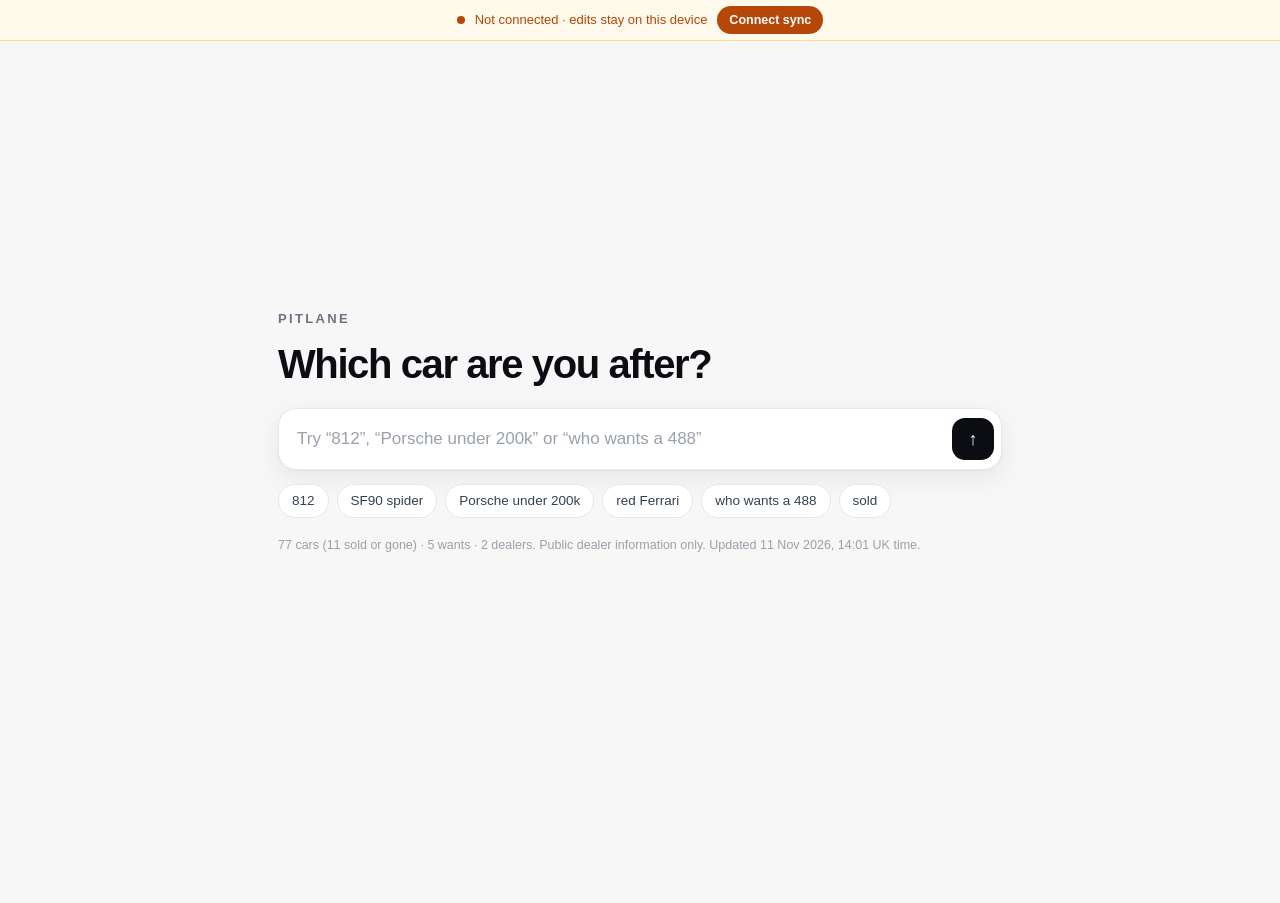
==== commit 1c41c2d9: "Pitlane search 2026-11-11 14:01 GMT" ====
--- a/index.html
+++ b/index.html
@@ -1,154 +1,274 @@
-<!doctype html><html lang="en-GB"><head><meta charset="utf-8"><meta name="viewport" content="width=device-width,initial-scale=1">
-<meta name="robots" content="noindex,nofollow"><title>Dealer Directory</title><style>:root{--bg:#fff;--fg:#0f1419;--mu:#6b7280;--bd:#e8eaed;--soft:#f6f7f9;--ac:#111827;--ok:#1a7f37;--okb:#e8f5ec;--re:#9a6700;--reb:#fff5e1;--go:#5b6470;--gob:#eef0f3;--cs:#1d4ed8;--csb:#e8efff;--pad:9px}
-*{box-sizing:border-box}body{margin:0;background:var(--bg);color:var(--fg);font:14.5px/1.45 Inter,-apple-system,BlinkMacSystemFont,"Segoe UI",sans-serif;-webkit-font-smoothing:antialiased}
-body.compact{--pad:4px;font-size:13.5px}main{max-width:1080px;margin:0 auto;padding:28px 16px 80px}
-h1{font-size:24px;letter-spacing:-.02em;margin:0}h2{font-size:17px;margin:0;letter-spacing:-.01em}.cap{color:var(--mu);font-size:12.5px;margin:3px 0 0}
-a{color:inherit;text-decoration-color:#c5c9d0;text-underline-offset:2px}button{font:inherit;color:inherit;cursor:pointer}
-.bar{position:sticky;top:0;z-index:5;background:rgba(255,255,255,.92);backdrop-filter:blur(8px);border-bottom:1px solid var(--bd);margin:16px -16px 0;padding:10px 16px;display:flex;flex-wrap:wrap;gap:8px;align-items:center}
-.pills{display:inline-flex;background:var(--soft);border:1px solid var(--bd);border-radius:999px;padding:2px}.pills button{border:0;background:none;padding:4px 11px;border-radius:999px;font-size:12.5px;color:var(--mu)}.pills button.on{background:#fff;color:var(--fg);box-shadow:0 1px 2px rgba(0,0,0,.08)}
-.sw{display:inline-flex;align-items:center;gap:6px;font-size:12.5px;color:var(--mu);border:1px solid var(--bd);border-radius:999px;padding:3px 10px 3px 4px;background:#fff}.sw i{width:26px;height:16px;border-radius:999px;background:#d7dbe0;position:relative;transition:.15s}.sw i:after{content:"";position:absolute;top:2px;left:2px;width:12px;height:12px;border-radius:50%;background:#fff;transition:.15s}.sw.on i{background:var(--ac)}.sw.on i:after{left:12px}.sw.on{color:var(--fg)}
-.btn{border:1px solid var(--bd);background:#fff;border-radius:8px;padding:4px 10px;font-size:12.5px}.btn:hover{background:var(--soft)}.ghost{border-color:transparent;background:none;color:var(--mu)}
-select,input.s{font:inherit;font-size:12.5px;border:1px solid var(--bd);border-radius:8px;padding:4px 8px;background:#fff}input.s{flex:1 1 180px;min-width:140px}
-.glance{display:grid;grid-template-columns:repeat(auto-fit,minmax(240px,1fr));gap:10px;margin:18px 0}.stat{border:1px solid var(--bd);border-radius:12px;padding:12px 14px}.stat b{display:block}.stat span{color:var(--mu);font-size:12.5px}
-details{border:1px solid var(--bd);border-radius:14px;margin:14px 0;background:#fff}details>summary{list-style:none;cursor:pointer;padding:14px 16px;display:flex;justify-content:space-between;align-items:baseline;gap:10px}details>summary::-webkit-details-marker{display:none}
-details>summary:after{content:"›";color:var(--mu);transform:rotate(90deg);transition:.15s;font-size:18px}details:not([open])>summary:after{transform:none}.body{padding:0 16px 14px}
-details details{border-radius:10px;margin:10px 0;background:var(--bg)}details details>summary{padding:9px 12px;font-weight:600;font-size:13.5px}details details .body{padding:0 12px 10px}
-.n{color:var(--mu);font-weight:400;font-size:12px;margin-left:4px}
-table{width:100%;border-collapse:collapse;font-size:13px}th{text-align:left;font-weight:500;color:var(--mu);font-size:11.5px;text-transform:uppercase;letter-spacing:.04em;padding:6px 6px;border-bottom:1px solid var(--bd);cursor:pointer;white-space:nowrap}
-td{padding:var(--pad) 6px;border-bottom:1px solid var(--bd);vertical-align:top}tr.dim td{opacity:.5}td.num{font-variant-numeric:tabular-nums;white-space:nowrap}.ed{border-radius:4px;outline:none;min-width:1ch;display:inline-block}.ed:hover{background:var(--soft)}.ed:focus{background:#fff;box-shadow:0 0 0 1.5px #c7cdd6}
-.st{font-size:11px;font-weight:600;border:0;border-radius:999px;padding:2px 8px;appearance:none;-webkit-appearance:none}.Available{background:var(--okb);color:var(--ok)}.Reserved{background:var(--reb);color:var(--re)}.Sold,.Gone{background:var(--gob);color:var(--go)}.Coming{background:var(--csb);color:var(--cs)}
-.x{opacity:0;border:0;background:none;color:var(--mu);font-size:15px;padding:0 4px}tr:hover .x,.want:hover .x{opacity:1}@media(hover:none){.x{opacity:.6}}
-.mark{font-size:10.5px;color:var(--re);background:var(--reb);border-radius:999px;padding:1px 6px;margin-left:6px;vertical-align:middle}
-.want{padding:var(--pad) 0;border-bottom:1px solid var(--bd);position:relative}.want b{display:block}.want small,.sm{display:block;color:var(--mu);font-size:12px}
-.qc{display:flex;justify-content:space-between;gap:8px;flex-wrap:wrap;padding:var(--pad) 0;border-bottom:1px solid var(--bd)}
-textarea{width:100%;min-height:56px;border:1px solid var(--bd);border-radius:10px;padding:8px 10px;font:inherit;font-size:13px;resize:vertical}
-.colmenu{position:relative;display:inline-block}.colmenu .m{position:absolute;right:0;top:28px;background:#fff;border:1px solid var(--bd);border-radius:10px;box-shadow:0 8px 24px rgba(0,0,0,.08);padding:6px 10px;z-index:9;display:none;white-space:nowrap}.colmenu.open .m{display:block}.m label{display:block;font-size:12.5px;padding:3px 0}
-.toast{position:fixed;left:50%;bottom:20px;transform:translateX(-50%);background:#111827;color:#fff;border-radius:10px;padding:9px 14px;font-size:13px;display:none;gap:12px;align-items:center;z-index:20}.toast button{background:none;border:0;color:#93c5fd;font-weight:600}
-.tw{overflow-x:auto}.hide{display:none!important}.foot{margin-top:22px;display:flex;gap:8px;flex-wrap:wrap}
-@media(max-width:640px){main{padding:18px 12px 80px}.bar{position:static;margin:12px -12px 0;padding:8px 12px}.c-gearbox,.c-miles{display:none}}
-.syncbar{position:sticky;top:0;z-index:50;display:flex;align-items:center;gap:10px;margin:0 0 14px;padding:10px 14px;border-radius:12px;font-size:14px;font-weight:500;border:1px solid;backdrop-filter:blur(8px)}
-.syncbar .msg{flex:1}.syncbar .dot{width:9px;height:9px;border-radius:50%;background:currentColor;flex:none}
-.syncbar button{font:inherit;font-weight:600;padding:9px 18px;border-radius:999px;border:0;color:#fff;background:currentColor;cursor:pointer;min-height:40px}
-.syncbar button{color:#fff}.syncbar.green{background:#ecfdf3ee;border-color:#abefc6;color:#067647}.syncbar.green button{background:#067647}
-.syncbar.blue{background:#eff8ffee;border-color:#b2ddff;color:#175cd3}.syncbar.blue button{background:#175cd3}
-.syncbar.amber{background:#fffaebee;border-color:#fedf89;color:#b54708}.syncbar.amber button{background:#b54708}
-.syncbar.red{background:#fef3f2ee;border-color:#fecdca;color:#b42318}.syncbar.red button{background:#b42318}
-.syncbar.pulse .dot{animation:pl 1.2s ease-in-out infinite}@keyframes pl{50%{opacity:.25;transform:scale(1.5)}}
-.bar{top:64px}
-@media(max-width:640px){.syncbar{font-size:13px;padding:8px 10px}.syncbar button{padding:8px 14px}}
+<!doctype html><html lang="en-GB"><head><meta charset="utf-8"><meta name="viewport" content="width=device-width,initial-scale=1,viewport-fit=cover">
+<meta name="robots" content="noindex,nofollow"><meta name="theme-color" content="#f7f7f8"><title>Pitlane</title><style>:root{--bg:#f7f7f8;--card:#fff;--fg:#0b0d12;--mu:#6b7280;--mu2:#9aa0aa;--bd:#e7e8ec;--soft:#f2f3f5;--ac:#0b0d12;
+--ok:#067647;--okb:#ecfdf3;--re:#b54708;--reb:#fffaeb;--cs:#175cd3;--csb:#eff8ff;--go:#475467;--gob:#f2f4f7;--rd:#b42318}
+*{box-sizing:border-box}html{-webkit-text-size-adjust:100%}
+body{margin:0;background:var(--bg);color:var(--fg);font:15px/1.5 Inter,ui-sans-serif,-apple-system,BlinkMacSystemFont,"Segoe UI",Roboto,sans-serif;-webkit-font-smoothing:antialiased}
+a{color:inherit;text-underline-offset:3px;text-decoration-color:#c9ccd3}button{font:inherit;color:inherit;cursor:pointer}
+/* sync: one slim, always-visible bar */
+.syncbar{position:sticky;top:0;z-index:50;display:flex;align-items:center;justify-content:center;gap:10px;padding:6px 14px;min-height:38px;font-size:13px;font-weight:500;border-bottom:1px solid;backdrop-filter:blur(10px);-webkit-backdrop-filter:blur(10px)}
+.syncbar .msg{min-width:0;overflow:hidden;text-overflow:ellipsis}.syncbar .dot{width:8px;height:8px;border-radius:50%;background:currentColor;flex:none}
+.syncbar button{flex:none;font-size:12.5px;font-weight:600;padding:4px 12px;border-radius:999px;border:0;color:#fff;min-height:28px}
+.syncbar.green{background:#ecfdf3f2;border-color:#abefc6;color:#067647}.syncbar.green button{background:#067647}
+.syncbar.blue{background:#eff8fff2;border-color:#b2ddff;color:#175cd3}.syncbar.blue button{background:#175cd3}
+.syncbar.amber{background:#fffaebf2;border-color:#fedf89;color:#b54708}.syncbar.amber button{background:#b54708}
+.syncbar.red{background:#fef3f2f2;border-color:#fecdca;color:#b42318}.syncbar.red button{background:#b42318}
+.syncbar.pulse .dot{animation:pl 1.2s ease-in-out infinite}@keyframes pl{50%{opacity:.25;transform:scale(1.6)}}
+/* layout */
+main{max-width:760px;margin:0 auto;padding:0 18px}
+.hero{min-height:calc(100vh - 38px);min-height:calc(100dvh - 38px);display:flex;flex-direction:column;justify-content:center;padding:40px 0 12vh}
+.mark{font-weight:700;letter-spacing:-.03em;font-size:13px;color:var(--mu);text-transform:uppercase;letter-spacing:.18em;margin:0 0 14px}
+.hero h1{font-size:clamp(28px,5vw,40px);line-height:1.1;letter-spacing:-.035em;margin:0 0 22px;font-weight:650}
+body.chat .hero{display:none}
+.ask{display:flex;align-items:center;gap:8px;background:var(--card);border:1px solid var(--bd);border-radius:18px;padding:7px 7px 7px 18px;box-shadow:0 1px 2px rgba(16,24,40,.04),0 8px 28px rgba(16,24,40,.07);transition:box-shadow .15s,border-color .15s}
+.ask:focus-within{border-color:#c8ccd4;box-shadow:0 1px 2px rgba(16,24,40,.05),0 10px 34px rgba(16,24,40,.11)}
+.ask input{flex:1;min-width:0;border:0;outline:0;background:none;font:inherit;font-size:17px;padding:10px 0}
+.ask input::placeholder{color:var(--mu2)}
+.go{flex:none;width:42px;height:42px;border-radius:13px;border:0;background:var(--ac);color:#fff;display:grid;place-items:center;font-size:18px}
+.clr{flex:none;border:0;background:none;color:var(--mu);font-size:13px;padding:6px 8px;border-radius:10px}.clr:hover{background:var(--soft)}
+.chips{display:flex;flex-wrap:wrap;gap:8px;margin-top:14px}
+.chips button{border:1px solid var(--bd);background:var(--card);border-radius:999px;padding:6px 13px;font-size:13.5px;color:#344054}.chips button:hover{border-color:#cfd3da;background:#fff}
+.meta{color:var(--mu2);font-size:12.5px;margin-top:18px}
+/* chat */
+#thread{padding:22px 0 140px}body:not(.chat) #thread{display:none}
+.dock{display:none}body.chat .dock{display:block;position:fixed;left:0;right:0;bottom:0;z-index:30;padding:12px 18px calc(14px + env(safe-area-inset-bottom));background:linear-gradient(to top,var(--bg) 70%,rgba(247,247,248,0))}
+.dock .ask{max-width:724px;margin:0 auto}
+.u{display:flex;justify-content:flex-end;margin:26px 0 12px}.u span{background:var(--ac);color:#fff;border-radius:18px 18px 4px 18px;padding:9px 15px;max-width:80%;font-weight:500}
+.a .say{color:#344054;margin:0 0 12px 2px}.a .say b{color:var(--fg)}
+.grp{font-size:12px;font-weight:600;color:var(--mu);text-transform:uppercase;letter-spacing:.08em;margin:18px 2px 8px}
+.card{background:var(--card);border:1px solid var(--bd);border-radius:18px;padding:16px 18px 12px;margin:0 0 10px;box-shadow:0 1px 2px rgba(16,24,40,.03)}
+.card.off{background:#fbfbfc}.card.off .ttl{color:#475467}
+.top{display:flex;align-items:flex-start;justify-content:space-between;gap:12px}
+.ttl{font-size:17px;font-weight:650;letter-spacing:-.015em;line-height:1.3;margin:0}
+.where{color:var(--mu);font-size:13.5px;margin:3px 0 0}.where b{color:#344054;font-weight:600}
+.badge{flex:none;font-size:11.5px;font-weight:650;border-radius:999px;padding:3px 10px;white-space:nowrap}
+.b-available{background:var(--okb);color:var(--ok)}.b-reserved{background:var(--reb);color:var(--re)}.b-soon{background:var(--csb);color:var(--cs)}
+.b-sold,.b-gone{background:#1f2937;color:#fff}.b-want{background:#f4f3ff;color:#5925dc}.b-post{background:var(--gob);color:var(--go)}
+.facts{display:grid;grid-template-columns:repeat(4,minmax(0,1fr));gap:10px 14px;margin:14px 0 4px;padding:12px 0 0;border-top:1px solid var(--soft)}
+.facts div{min-width:0}.facts dt{font-size:11px;color:var(--mu2);text-transform:uppercase;letter-spacing:.07em;margin:0}.facts dd{margin:1px 0 0;font-weight:550;font-variant-numeric:tabular-nums;overflow-wrap:anywhere}
+.facts dd.na{color:var(--mu2);font-weight:400}
+.note{color:var(--mu);font-size:13.5px;margin:8px 0 0}
+.wb{display:flex;flex-wrap:wrap;gap:6px;margin:10px 0 0}.wb span{font-size:12.5px;background:#f4f3ff;color:#5925dc;border-radius:999px;padding:3px 10px}
+.ft{display:flex;align-items:center;gap:4px;margin:10px -6px 0;flex-wrap:wrap}.ft a,.ft button{font-size:13px;color:var(--mu);border:0;background:none;padding:5px 7px;border-radius:8px;text-decoration:none}
+.ft a:hover,.ft button:hover{background:var(--soft);color:var(--fg)}.ft .sp{flex:1}.ft .del:hover{color:var(--rd);background:#fef3f2}
+.more{border:1px dashed var(--bd);background:none;border-radius:14px;width:100%;padding:10px;color:#344054;font-size:14px}
+.empty{background:var(--card);border:1px solid var(--bd);border-radius:18px;padding:18px}.empty p{margin:0 0 10px;color:#344054}.empty .chips{margin:0}
+.socials{display:flex;flex-wrap:wrap;gap:6px 14px;font-size:13px;margin:10px 0 0;color:var(--mu)}
+.card textarea{width:100%;min-height:64px;border:1px solid var(--bd);border-radius:12px;padding:9px 11px;font:inherit;font-size:14px;resize:vertical;margin-top:12px;background:#fcfcfd}
+/* inline edit */
+form.edit{display:grid;grid-template-columns:repeat(4,minmax(0,1fr));gap:10px;margin:14px 0 2px}
+form.edit label{display:flex;flex-direction:column;font-size:11px;color:var(--mu2);text-transform:uppercase;letter-spacing:.06em;min-width:0}
+form.edit .w2{grid-column:span 2}form.edit .w4{grid-column:1/-1}
+form.edit input,form.edit select,form.edit textarea{font:inherit;font-size:14.5px;color:var(--fg);text-transform:none;letter-spacing:0;margin-top:3px;border:1px solid var(--bd);border-radius:10px;padding:8px 10px;background:#fff;min-width:0;width:100%}
+form.edit textarea{min-height:60px;resize:vertical;margin-top:3px}
+form.edit input:focus,form.edit select:focus,form.edit textarea:focus{outline:0;border-color:#98a2b3;box-shadow:0 0 0 3px #f2f4f7}
+.acts{grid-column:1/-1;display:flex;gap:8px;justify-content:flex-end}
+.btn{border:1px solid var(--bd);background:#fff;border-radius:999px;padding:8px 18px;font-size:14px;font-weight:600;min-height:40px}.btn:hover{background:var(--soft)}
+.btn.pri{background:var(--ac);border-color:var(--ac);color:#fff}.btn.danger{background:#d92d20;color:#fff;border-color:#d92d20}.btn.danger:hover{background:#b42318}
+/* modal + toast (unchanged behaviour) */
 #modal{display:none}#modal.open{display:block;position:fixed;inset:0;z-index:100}
 .mback{position:absolute;inset:0;background:rgba(16,24,40,.35);backdrop-filter:blur(3px);animation:fd .15s}
-.mbox{position:absolute;left:50%;top:50%;transform:translate(-50%,-50%);width:min(420px,calc(100vw - 32px));background:#fff;border-radius:16px;padding:22px 22px 18px;box-shadow:0 20px 50px rgba(16,24,40,.25);animation:pop .16s ease-out}
+.mbox{position:absolute;left:50%;top:50%;transform:translate(-50%,-50%);width:min(420px,calc(100vw - 32px));background:#fff;border-radius:18px;padding:22px 22px 18px;box-shadow:0 20px 50px rgba(16,24,40,.25);animation:pop .16s ease-out}
 .mbox h3{margin:0 0 6px;font-size:17px;line-height:1.3}.mbox p{margin:0 0 18px;color:#667085;font-size:14px}
-.mbtns{display:flex;gap:10px;justify-content:flex-end}.mbtns .btn{min-height:44px;padding:0 20px;border-radius:999px;font-weight:600}
-.btn.danger{background:#d92d20;color:#fff;border-color:#d92d20}.btn.danger:hover{background:#b42318}.dangertxt{color:#b42318;margin-top:8px}
+.mbtns{display:flex;gap:10px;justify-content:flex-end}.mbtns .btn{min-height:44px;padding:0 20px}
+.toast{position:fixed;left:50%;bottom:96px;transform:translateX(-50%);background:#111827;color:#fff;border-radius:12px;padding:10px 16px;font-size:14px;display:none;gap:14px;align-items:center;z-index:60;box-shadow:0 10px 30px rgba(0,0,0,.18)}
+.toast button{background:none;border:0;color:#93c5fd;font-weight:650}
 @keyframes fd{from{opacity:0}}@keyframes pop{from{opacity:0;transform:translate(-50%,-46%) scale(.97)}}
-@media(max-width:640px){.mbox{top:auto;bottom:16px;transform:translateX(-50%)}.mbtns .btn{flex:1}@keyframes pop{from{opacity:0;transform:translate(-50%,20px)}}}
-</style></head><body><main>
+@media(max-width:640px){main{padding:0 14px}.facts{grid-template-columns:repeat(3,minmax(0,1fr));gap:8px 10px}.facts dd{font-size:14px}form.edit{grid-template-columns:repeat(2,minmax(0,1fr))}form.edit .w2{grid-column:1/-1}
+ .ask input{font-size:16px}.card{padding:14px 15px 10px;border-radius:16px}.ttl{font-size:16px}.syncbar{justify-content:space-between;font-size:12.5px}
+ .mbox{top:auto;bottom:16px;transform:translateX(-50%)}.mbtns .btn{flex:1}@keyframes pop{from{opacity:0;transform:translate(-50%,20px)}}
+ body.chat .dock{padding:10px 12px calc(12px + env(safe-area-inset-bottom))}.hero{padding-bottom:16vh}}
+</style></head><body>
 <div class="syncbar amber" id="syncbar"><span class="dot"></span><span class="msg">Loading sync…</span></div>
-<h1>Dealer Directory <span id="edited" class="mark hide">Edited</span></h1>
-<p class="cap">What each dealer is selling and wants to buy. Updated Mon 9 Nov 2026, 08:58 UK time. Click any text to edit; edits sync to Notion. <a href="https://app.notion.com/p/de3449111bcc4037a0af99ca4556884c" target="_blank" rel="noopener">Edit in Notion ↗</a></p>
-<div class="bar" id="bar"></div><div id="app"></div>
-<div class="foot"><button class="btn" id="exp">Export CSV</button><button class="btn ghost" id="rst">Discard unsynced edits</button></div>
-<p class="cap">Public information only.</p></main><div class="toast" id="toast"></div>
-<script>window.DD={"dealers": [{"id": "40f9ffdbce5481e4aabae4e20a33e876", "name": "Scuderia Prestige", "town": "Camberley, Surrey", "web": "https://www.scuderiaprestige.com/", "sell": "https://www.scuderiaprestige.com/sell-your-car/", "note": "Posts every new arrival on LinkedIn.", "kw": ["LaFerrari", "812 Superfast", "812 GTS", "458 Speciale", "488 Pista", "488", "F8", "GTC4", "Roma", "SF90", "296", "812 Competizione", "Aventador SVJ"], "socials": [["Instagram", "https://www.instagram.com/scuderia.prestige", false], ["Facebook", "https://www.facebook.com/ScuderiaPrestige", false], ["X", "https://x.com/scudprestige", true], ["LinkedIn", "https://www.linkedin.com/company/scuderia-prestige-automobile", true], ["Previously sold", "https://www.scuderiaprestige.com/previously-sold/", true]], "notion": "https://app.notion.com/40f9ffdbce5481e4aabae4e20a33e876"}, {"id": "40f9ffdbce5481fb8572e3b81350abb9", "name": "Premier GT", "town": "Washington, nr Pulborough, West Sussex", "web": "https://www.premiergt.com/", "sell": "https://www.premiergt.com/sell-your-car", "note": "Buys outright, part-ex, sale or return.", "kw": ["812", "458 Speciale", "488 Pista", "F12", "599", "SF90", "12Cilindri", "Purosangue", "Chiron", "Veyron", "Aventador", "Huracan", "Huracán", "Vanquish"], "socials": [["Instagram", "https://www.instagram.com/premiergt/", false], ["Facebook", "https://en-gb.facebook.com/premiergtsussex/", false], ["YouTube", "https://www.youtube.com/channel/UCiAyrBxe0xMvh654ayXJV3A/", true], ["X", "https://x.com/Premier_GT", true], ["LinkedIn", "https://www.linkedin.com/company/premier-gt-ltd", true], ["Sold gallery", "https://www.premiergt.com/used/vehicles/filters/sold/true/", true]], "notion": "https://app.notion.com/40f9ffdbce5481fb8572e3b81350abb9"}], "stock": [{"id": "40f9ffdbce548101ad8cd6b0e74af52c", "dealer": "Premier GT", "make": "Ferrari", "model": "330GT", "year": "1963", "miles": "88,500", "price": "£274,995", "gearbox": "Manual", "status": "Available", "url": "https://www.premiergt.com/used/cars/ferrari/330gt/2-2-full-nut-bolt-resto-concours-example-2121", "notes": "2+2. FULL NUT & BOLT RESTO. CONCOURS EXAMPLE", "manual": false, "notion": "https://app.notion.com/40f9ffdbce548101ad8cd6b0e74af52c"}, {"id": "40f9ffdbce548101b3c2e52520a1ab07", "dealer": "Scuderia Prestige", "make": "Mercedes-Benz", "model": "Maybach S600 Pullman", "year": "2019", "miles": "17,650", "price": "£249,950", "gearbox": "Automatic", "status": "Available", "url": "https://www.scuderiaprestige.com/vehicle-details/used-mercedes-benz-maybach-s600-pullman-for-sale-in-camberley-surrey-u1597/", "notes": "Huge Spec / Serviced 24/09/2026", "manual": false, "notion": "https://app.notion.com/40f9ffdbce548101b3c2e52520a1ab07"}, {"id": "40f9ffdbce54810d9401cbfa5c441641", "dealer": "Premier GT", "make": "Bentley", "model": "Continental GTC", "year": "2021", "miles": "21,560", "price": "£129,995", "gearbox": "Automatic", "status": "Available", "url": "https://www.premiergt.com/used/cars/bentley/continental-gtc/v8-mulliner-spec-dynamic-ride-rotating-display-carbon-interior-2228", "notes": "V8. MULLINER SPEC. DYNAMIC RIDE. ROTATING DISPLAY. CARBON INTERIOR", "manual": false, "notion": "https://app.notion.com/40f9ffdbce54810d9401cbfa5c441641"}, {"id": "40f9ffdbce54810db3f9ff8bebcfc080", "dealer": "Scuderia Prestige", "make": "Ferrari", "model": "Amalfi T V8", "year": "2026", "miles": "56", "price": "£224,950", "gearbox": "Automatic", "status": "Available", "url": "https://www.scuderiaprestige.com/vehicle-details/used-ferrari-amalfi-t-v8-for-sale-in-camberley-surrey-u1933/", "notes": "Delivery Mileage / Ferrari Warranty Sep 2030", "manual": false, "notion": "https://app.notion.com/40f9ffdbce54810db3f9ff8bebcfc080"}, {"id": "40f9ffdbce5481148000fc7d6f1b30b1", "dealer": "Premier GT", "make": "Ferrari", "model": "SF90", "year": "2024", "miles": "320", "price": "POA", "gearbox": "Automatic", "status": "Available", "url": "https://www.premiergt.com/used/cars/ferrari/sf90/xx-spider-over-80k-in-options-carbon-wheels-brushed-shields-2231", "notes": "XX SPIDER. OVER £80K IN OPTIONS. CARBON WHEELS. BRUSHED SHIELDS", "manual": false, "notion": "https://app.notion.com/40f9ffdbce5481148000fc7d6f1b30b1"}, {"id": "40f9ffdbce54811695bff67d142fdd46", "dealer": "Premier GT", "make": "Land", "model": "Rover Defender 110", "year": "2024", "miles": "35,280", "price": "£71,995", "gearbox": "", "status": "Gone", "url": "https://www.premiergt.com/used/cars/land-rover/defender-110/x-dynamic-hse-urban-upgrades-rear-screens-pano-roof-e-suspension-2222", "notes": "X-DYNAMIC HSE. URBAN UPGRADES. REAR SCREENS. PANO ROOF. E/SUSPENSION", "manual": false, "notion": "https://app.notion.com/40f9ffdbce54811695bff67d142fdd46"}, {"id": "40f9ffdbce54811bba79eddd21e3a95d", "dealer": "Premier GT", "make": "Lotus", "model": "Esprit", "year": "1999", "miles": "47,080", "price": "£54,995", "gearbox": "", "status": "Sold", "url": "https://www.premiergt.com/used/cars/lotus/esprit/sport-350-1-of-42-rhd-superb-example-comprehensive-history-front-ppf-2122", "notes": "SPORT 350. 1 OF 42 RHD. SUPERB EXAMPLE. COMPREHENSIVE HISTORY. FRONT PPF", "manual": false, "notion": "https://app.notion.com/40f9ffdbce54811bba79eddd21e3a95d"}, {"id": "40f9ffdbce54811dbe68d2fb711d79cb", "dealer": "Scuderia Prestige", "make": "Porsche", "model": "911 992 GT3", "year": "2023", "miles": "5,750", "price": "£166,950", "gearbox": "Automatic", "status": "Available", "url": "https://www.scuderiaprestige.com/vehicle-details/used-porsche-911-992-gt3-for-sale-in-camberley-surrey-u1866/", "notes": "HUGE SPEC/ PPF / PCCB / ClubSport Pack", "manual": false, "notion": "https://app.notion.com/40f9ffdbce54811dbe68d2fb711d79cb"}, {"id": "40f9ffdbce54812496c5ec0c98a03d24", "dealer": "Premier GT", "make": "Ferrari", "model": "348", "year": "1992", "miles": "8,615", "price": "£89,995", "gearbox": "Manual", "status": "Available", "url": "https://www.premiergt.com/used/cars/ferrari/348/ts-low-mileage-stunning-example-1983", "notes": "TS. LOW MILEAGE. STUNNING EXAMPLE", "manual": false, "notion": "https://app.notion.com/40f9ffdbce54812496c5ec0c98a03d24"}, {"id": "40f9ffdbce54812599ffd1ebba9436a0", "dealer": "Scuderia Prestige", "make": "Land", "model": "Rover Range Rover P400 MHEV Autobiography", "year": "2023", "miles": "28,926", "price": "£76,500", "gearbox": "Automatic", "status": "Available", "url": "https://www.scuderiaprestige.com/vehicle-details/used-land-rover-range-rover-p400-mhev-autobiography-for-sale-in-camberley-surrey-u1737/", "notes": "Massage / Deployable Side Steps / Shadow Pack", "manual": false, "notion": "https://app.notion.com/40f9ffdbce54812599ffd1ebba9436a0"}, {"id": "40f9ffdbce548129b324c56235085b26", "dealer": "Premier GT", "make": "Lotus", "model": "Exige", "year": "", "miles": "", "price": "£79,995", "gearbox": "Paddle (from text)", "status": "Available", "url": "https://www.premiergt.com/used/cars/lotus/exige/v6-cup-r-gt4-brand-new-gearbox-successful-car-spares-package-inc-wheels-1749", "notes": "V6 CUP R GT4. BRAND NEW GEARBOX. SUCCESSFUL CAR. SPARES PACKAGE INC WHEELS", "manual": false, "notion": "https://app.notion.com/40f9ffdbce548129b324c56235085b26"}, {"id": "40f9ffdbce54812aa033e6081e6f0a72", "dealer": "Scuderia Prestige", "make": "Ferrari", "model": "296 GTS T V6", "year": "2024", "miles": "350", "price": "£259,950", "gearbox": "", "status": "Gone", "url": "https://www.scuderiaprestige.com/vehicle-details/used-ferrari-296-gts-t-v6-for-sale-in-camberley-surrey-u1930/", "notes": "£57K+ Spec / Topaz PPF / Special Paint", "manual": false, "notion": "https://app.notion.com/40f9ffdbce54812aa033e6081e6f0a72"}, {"id": "40f9ffdbce548130abc8fbd2280bead2", "dealer": "Premier GT", "make": "Aston", "model": "Martin Vantage", "year": "2023", "miles": "700", "price": "£209,995", "gearbox": "Automatic", "status": "Available", "url": "https://www.premiergt.com/used/cars/aston-martin/vantage/v12-1-of-333-over-45k-in-options-lightweight-package-livery-package-2061", "notes": "V12. 1 OF 333. OVER £45K IN OPTIONS. LIGHTWEIGHT PACKAGE. LIVERY PACKAGE", "manual": false, "notion": "https://app.notion.com/40f9ffdbce548130abc8fbd2280bead2"}, {"id": "40f9ffdbce548133b30be03f4a48aff4", "dealer": "Premier GT", "make": "McLaren", "model": "720S", "year": "2017", "miles": "8,075", "price": "£144,995", "gearbox": "Automatic", "status": "Available", "url": "https://www.premiergt.com/used/cars/mclaren/720s/v8-ssg-full-msh-carbon-pack-1-carbon-interior-ceramics-lift-b-o-2190", "notes": "V8 SSG. FULL MSH. CARBON PACK 1. CARBON INTERIOR. CERAMICS. LIFT. B & O", "manual": false, "notion": "https://app.notion.com/40f9ffdbce548133b30be03f4a48aff4"}, {"id": "40f9ffdbce548139a70fcd188c9c6dcf", "dealer": "Scuderia Prestige", "make": "Honda", "model": "CMX1100 Rebel SE", "year": "2026", "miles": "407", "price": "£8,995", "gearbox": "Automatic", "status": "Available", "url": "https://www.scuderiaprestige.com/vehicle-details/used-honda-cmx1100-rebel-se-for-sale-in-camberley-surrey-u1938/", "notes": "Rare CMX1100 Rebel SE / Under 500 Miles", "manual": false, "notion": "https://app.notion.com/40f9ffdbce548139a70fcd188c9c6dcf"}, {"id": "40f9ffdbce548139bc1beff8b53b67a2", "dealer": "Scuderia Prestige", "make": "Porsche", "model": "911 992 GT3", "year": "2026", "miles": "3,756", "price": "£183,950", "gearbox": "Automatic", "status": "Available", "url": "https://www.scuderiaprestige.com/vehicle-details/used-porsche-911-992-gt3-for-sale-in-camberley-surrey-u1882/", "notes": "Front Lift / Full PPF / Carbon Interior Pack", "manual": false, "notion": "https://app.notion.com/40f9ffdbce548139bc1beff8b53b67a2"}, {"id": "40f9ffdbce54813aa548d820c4f5acb9", "dealer": "Premier GT", "make": "Aston", "model": "Martin DBX", "year": "2025", "miles": "9,000", "price": "£184,995", "gearbox": "Automatic", "status": "Available", "url": "https://www.premiergt.com/used/cars/aston-martin/dbx/707-v8-vat-q-q-paintwork-40k-in-options-duotone-interior-h-c-seats-2214", "notes": "707 V8. VAT Q. Q PAINTWORK. 40K IN OPTIONS. DUOTONE INTERIOR. H & C SEATS", "manual": false, "notion": "https://app.notion.com/40f9ffdbce54813aa548d820c4f5acb9"}, {"id": "40f9ffdbce54813abb47c93cd5d53b6b", "dealer": "Scuderia Prestige", "make": "Audi", "model": "RS6 Avant TFSI V8 Vorsprung", "year": "2020", "miles": "12,605", "price": "£82,950", "gearbox": "Automatic", "status": "Available", "url": "https://www.scuderiaprestige.com/vehicle-details/used-audi-rs6-avant-tfsi-v8-vorsprung-for-sale-in-camberley-surrey-u1860/", "notes": "PPF + CARBON FIBRE EVENTURI AIR INTAKES!", "manual": false, "notion": "https://app.notion.com/40f9ffdbce54813abb47c93cd5d53b6b"}, {"id": "40f9ffdbce54813ca6cfde8a390e80d1", "dealer": "Scuderia Prestige", "make": "Land", "model": "Rover Range Rover P530 V8 SV", "year": "2023", "miles": "7,839", "price": "£104,950", "gearbox": "Automatic", "status": "Available", "url": "https://www.scuderiaprestige.com/vehicle-details/used-land-rover-range-rover-p530-v8-sv-for-sale-in-camberley-surrey-u1857/", "notes": "Massage Seats / Cooled Seats / Pano / HUD", "manual": false, "notion": "https://app.notion.com/40f9ffdbce54813ca6cfde8a390e80d1"}, {"id": "40f9ffdbce5481439544e481b8553655", "dealer": "Scuderia Prestige", "make": "Lamborghini", "model": "Urus V8 BiTurbo", "year": "2022", "miles": "29,151", "price": "£164,950", "gearbox": "Automatic", "status": "Available", "url": "https://www.scuderiaprestige.com/vehicle-details/used-lamborghini-urus-v8-biturbo-for-sale-in-camberley-surrey-u1898/", "notes": "Pano Roof / Int Carbon Pack / B&O 3D", "manual": false, "notion": "https://app.notion.com/40f9ffdbce5481439544e481b8553655"}, {"id": "40f9ffdbce548144aa07e348a8e05cbb", "dealer": "Premier GT", "make": "McLaren", "model": "650S", "year": "2015", "miles": "1,400", "price": "£264,995", "gearbox": "Automatic", "status": "Available", "url": "https://www.premiergt.com/used/cars/mclaren/650s/le-mans-uk-car-1-of-50-examples-carbon-interior-exterior-front-lift-2188", "notes": "LE MANS. UK CAR. 1 OF 50 EXAMPLES. CARBON INTERIOR & EXTERIOR. FRONT LIFT", "manual": false, "notion": "https://app.notion.com/40f9ffdbce548144aa07e348a8e05cbb"}, {"id": "40f9ffdbce548146b984debaeeeff6f8", "dealer": "Scuderia Prestige", "make": "Toyota", "model": "Alphard Vellfire Executive Lounge", "year": "2020", "miles": "16,720", "price": "£36,950", "gearbox": "Automatic", "status": "Available", "url": "https://www.scuderiaprestige.com/vehicle-details/used-toyota-alphard-vellfire-executive-lounge-for-sale-in-camberley-surrey-u1881/", "notes": "Vellfire / JBL / Heated & Cooled Seats", "manual": false, "notion": "https://app.notion.com/40f9ffdbce548146b984debaeeeff6f8"}, {"id": "40f9ffdbce54814f8edee428f49ad39b", "dealer": "Premier GT", "make": "Ferrari", "model": "F430", "year": "2009", "miles": "9,290", "price": "£749,995", "gearbox": "Automatic", "status": "Reserved", "url": "https://www.premiergt.com/used/cars/ferrari/f430/scuderia-spider-16m-1-of-499-1-of-48-rhd-uk-car-factory-satin-paint-2174", "notes": "SCUDERIA SPIDER 16M. 1 OF 499. 1 OF 48 RHD. UK CAR. FACTORY SATIN PAINT", "manual": false, "notion": "https://app.notion.com/40f9ffdbce54814f8edee428f49ad39b"}, {"id": "40f9ffdbce54814f9407c039d2bda46f", "dealer": "Premier GT", "make": "BMW", "model": "M5", "year": "2021", "miles": "10,170", "price": "£159,995", "gearbox": "Automatic", "status": "Available", "url": "https://www.premiergt.com/used/cars/bmw/m5/cs-full-satin-ppf-carbon-engine-bay-carbon-buckets-ceramics-hud-2210", "notes": "CS. FULL SATIN PPF. CARBON ENGINE BAY. CARBON BUCKETS. CERAMICS. HUD", "manual": false, "notion": "https://app.notion.com/40f9ffdbce54814f9407c039d2bda46f"}, {"id": "40f9ffdbce548151ac16d1cbd7b1234b", "dealer": "Premier GT", "make": "Land", "model": "Rover Defender 90", "year": "2015", "miles": "34,980", "price": "£49,895", "gearbox": "Manual", "status": "Available", "url": "https://www.premiergt.com/used/cars/land-rover/defender-90/td-soft-top-xs-momo-wheel-heated-seats-alpine-stereo-rear-bench-seats-2208", "notes": "TD SOFT TOP XS. MOMO WHEEL. HEATED SEATS. ALPINE STEREO. REAR BENCH SEATS", "manual": false, "notion": "https://app.notion.com/40f9ffdbce548151ac16d1cbd7b1234b"}, {"id": "40f9ffdbce548158950ee05eacc5531d", "dealer": "Premier GT", "make": "Porsche", "model": "911", "year": "2023", "miles": "6,280", "price": "£97,995", "gearbox": "Automatic", "status": "Available", "url": "https://www.premiergt.com/used/cars/porsche/911/targa-4-pdk-warranty-adaptive-cruise-control-heated-seats-heated-wheel-2232", "notes": "TARGA 4 PDK. WARRANTY. ADAPTIVE CRUISE CONTROL. HEATED SEATS. HEATED WHEEL", "manual": false, "notion": "https://app.notion.com/40f9ffdbce548158950ee05eacc5531d"}, {"id": "40f9ffdbce548169a309c4cf7c94771a", "dealer": "Scuderia Prestige", "make": "Mercedes-Benz", "model": "G Class G63 V8 AMG Carbon Edition", "year": "2023", "miles": "12,670", "price": "£159,995", "gearbox": "Automatic", "status": "Available", "url": "https://www.scuderiaprestige.com/vehicle-details/used-mercedes-benz-g-class-g63-v8-amg-carbon-edition-for-sale-in-camberley-surrey-u1819/", "notes": "Carbon Edition / Carbon Trim / Tech Pack / PPF", "manual": false, "notion": "https://app.notion.com/40f9ffdbce548169a309c4cf7c94771a"}, {"id": "40f9ffdbce54816a840dc2fcc36dcdee", "dealer": "Premier GT", "make": "Aston", "model": "Martin Vanquish", "year": "2015", "miles": "5,590", "price": "£99,995", "gearbox": "Automatic", "status": "Gone", "url": "https://www.premiergt.com/used/cars/aston-martin/vanquish/v12-one-owner-low-mileage-carbon-fibre-interior-one-77-wheel-b-o-2165", "notes": "V12. ONE OWNER. LOW MILEAGE. CARBON FIBRE INTERIOR. ONE-77 WHEEL. B & O", "manual": false, "notion": "https://app.notion.com/40f9ffdbce54816a840dc2fcc36dcdee"}, {"id": "40f9ffdbce54816a8e19fe00d7884326", "dealer": "Scuderia Prestige", "make": "Mercedes-Benz", "model": "S Class S500Lh MHEV AMG Line", "year": "2021", "miles": "36,535", "price": "£65,950", "gearbox": "Automatic", "status": "Available", "url": "https://www.scuderiaprestige.com/vehicle-details/used-mercedes-benz-s-class-s500lh-mhev-amg-line-for-sale-in-camberley-surrey-u1562/", "notes": "Pano Roof / Burmester / Chauffer Pack", "manual": false, "notion": "https://app.notion.com/40f9ffdbce54816a8e19fe00d7884326"}, {"id": "40f9ffdbce54816cb964fcad04f0c854", "dealer": "Scuderia Prestige", "make": "Lamborghini", "model": "Revuelto V12 HPEV", "year": "2024", "miles": "436", "price": "£449,000", "gearbox": "", "status": "Sold", "url": "https://www.scuderiaprestige.com/vehicle-details/used-lamborghini-revuelto-v12-hpev-for-sale-in-camberley-surrey-u1922/", "notes": "Ad Personam Int/Ext / Warranty May 2029", "manual": false, "notion": "https://app.notion.com/40f9ffdbce54816cb964fcad04f0c854"}, {"id": "40f9ffdbce54816d9402c5258951bb55", "dealer": "Scuderia Prestige", "make": "Mercedes-Benz", "model": "GLA GLA220d AMG Line", "year": "2020", "miles": "43,513", "price": "£22,950", "gearbox": "Automatic", "status": "Available", "url": "https://www.scuderiaprestige.com/vehicle-details/used-mercedes-benz-gla-gla220d-amg-line-for-sale-in-camberley-surrey-u1864/", "notes": "Pano Roof / Heated Seats / Rear Camera", "manual": false, "notion": "https://app.notion.com/40f9ffdbce54816d9402c5258951bb55"}, {"id": "40f9ffdbce54816dbf9de51ea5a1cce5", "dealer": "Scuderia Prestige", "make": "Rolls-Royce", "model": "Wraith V12", "year": "2015", "miles": "31,570", "price": "£94,995", "gearbox": "Automatic", "status": "Available", "url": "https://www.scuderiaprestige.com/vehicle-details/used-rolls-royce-wraith-v12-for-sale-in-camberley-surrey-u1909/", "notes": "Starlight Headliner / Head-Up Display", "manual": false, "notion": "https://app.notion.com/40f9ffdbce54816dbf9de51ea5a1cce5"}, {"id": "40f9ffdbce5481778a25c43af79cad58", "dealer": "Premier GT", "make": "Ferrari", "model": "Purosangue", "year": "2024", "miles": "2,975", "price": "£329,985", "gearbox": "Automatic", "status": "Available", "url": "https://www.premiergt.com/used/cars/ferrari/purosangue/-80k-in-options-warranty-historic-paint-carbon-int-ext-pack-pano-roof-2199", "notes": "£80K IN OPTIONS. WARRANTY. HISTORIC PAINT. CARBON INT/EXT PACK. PANO ROOF", "manual": false, "notion": "https://app.notion.com/40f9ffdbce5481778a25c43af79cad58"}, {"id": "40f9ffdbce548182b871d29df2c10d99", "dealer": "Scuderia Prestige", "make": "Bentley", "model": "Bentayga W12 Mulliner", "year": "2017", "miles": "34,538", "price": "£64,950", "gearbox": "Automatic", "status": "Available", "url": "https://www.scuderiaprestige.com/vehicle-details/used-bentley-bentayga-w12-mulliner-for-sale-in-camberley-surrey-u1851/", "notes": "Rear Entertainment / Naim for Bentley", "manual": false, "notion": "https://app.notion.com/40f9ffdbce548182b871d29df2c10d99"}, {"id": "40f9ffdbce54818f96f1f4874fa77f6d", "dealer": "Scuderia Prestige", "make": "GMC", "model": "Hummer EV Edition 1", "year": "2022", "miles": "7,351", "price": "£144,950", "gearbox": "Automatic", "status": "Available", "url": "https://www.scuderiaprestige.com/vehicle-details/used-gmc-hummer-ev-edition-1-for-sale-in-camberley-surrey-u1637/", "notes": "Rare Edition 1 Hummer EV / Off-Road Package", "manual": false, "notion": "https://app.notion.com/40f9ffdbce54818f96f1f4874fa77f6d"}, {"id": "40f9ffdbce548195a073f8ddb8f69462", "dealer": "Premier GT", "make": "Porsche", "model": "Macan", "year": "2022", "miles": "38,000", "price": "£46,995", "gearbox": "Automatic", "status": "Available", "url": "https://www.premiergt.com/used/cars/porsche/macan/s-pdk-pano-roof-bose-sound-system-heated-front-seats-reversing-camera-2177", "notes": "S PDK. PANO ROOF. BOSE SOUND SYSTEM. HEATED FRONT SEATS. REVERSING CAMERA", "manual": false, "notion": "https://app.notion.com/40f9ffdbce548195a073f8ddb8f69462"}, {"id": "40f9ffdbce5481968e4ddd40f884cbe1", "dealer": "Premier GT", "make": "Lamborghini", "model": "Huracan", "year": "2019", "miles": "8,955", "price": "£299,995", "gearbox": "Automatic", "status": "Available", "url": "https://www.premiergt.com/used/cars/lamborghini/huracan/lp-640-4-performante-spyder-lambo-warranty-arancio-borealis-full-ppf-2224", "notes": "LP 640-4 PERFORMANTE SPYDER. LAMBO WARRANTY. ARANCIO BOREALIS. FULL PPF", "manual": false, "notion": "https://app.notion.com/40f9ffdbce5481968e4ddd40f884cbe1"}, {"id": "40f9ffdbce548198a314db440e0e949e", "dealer": "Premier GT", "make": "Aston", "model": "Martin DBS", "year": "2010", "miles": "17,985", "price": "£81,995", "gearbox": "Automatic", "status": "Available", "url": "https://www.premiergt.com/used/cars/aston-martin/dbs/v12-volante-full-ash-carbon-ext-ceramic-brakes-bang-olufsen-2229", "notes": "V12 VOLANTE. FULL ASH. CARBON EXT. CERAMIC BRAKES. BANG & OLUFSEN", "manual": false, "notion": "https://app.notion.com/40f9ffdbce548198a314db440e0e949e"}, {"id": "40f9ffdbce54819cbdacc09caaeeb495", "dealer": "Scuderia Prestige", "make": "Bentley", "model": "Continental V8 GTC", "year": "2021", "miles": "16,940", "price": "£113,950", "gearbox": "Automatic", "status": "Available", "url": "https://www.scuderiaprestige.com/vehicle-details/used-bentley-continental-v8-gtc-for-sale-in-camberley-surrey-u1800/", "notes": "Titanium Exhaust / Great Spec", "manual": false, "notion": "https://app.notion.com/40f9ffdbce54819cbdacc09caaeeb495"}, {"id": "40f9ffdbce5481a08a0bf6f4f1a78114", "dealer": "Premier GT", "make": "Bugatti", "model": "Veyron", "year": "2013", "miles": "6,600", "price": "POA", "gearbox": "Automatic", "status": "Available", "url": "https://www.premiergt.com/used/cars/bugatti/veyron/grand-sport-vitesse-one-of-one-in-the-world-la-maison-pur-sang-2092", "notes": "GRAND SPORT VITESSE. ONE OF ONE IN THE WORLD. LA MAISON PUR SANG", "manual": false, "notion": "https://app.notion.com/40f9ffdbce5481a08a0bf6f4f1a78114"}, {"id": "40f9ffdbce5481a5b6dbca649413eb81", "dealer": "Scuderia Prestige", "make": "McLaren", "model": "675LT V8 SSG", "year": "2017", "miles": "19,734", "price": "£314,500", "gearbox": "Automatic", "status": "Available", "url": "https://www.scuderiaprestige.com/vehicle-details/used-mclaren-675lt-v8-ssg-for-sale-in-camberley-surrey-u6/", "notes": "McLaren Warranty / £29K Special Paint", "manual": false, "notion": "https://app.notion.com/40f9ffdbce5481a5b6dbca649413eb81"}, {"id": "40f9ffdbce5481aa881ef588b7f41620", "dealer": "Premier GT", "make": "Jaguar", "model": "F-Type", "year": "2016", "miles": "716", "price": "£149,995", "gearbox": "Automatic", "status": "Available", "url": "https://www.premiergt.com/used/cars/jaguar/f-type/project-7-1-of-250-lightning-silver-paintwork-low-mileage-ceramics-2171", "notes": "PROJECT 7. 1 OF 250. LIGHTNING SILVER PAINTWORK. LOW MILEAGE. CERAMICS", "manual": false, "notion": "https://app.notion.com/40f9ffdbce5481aa881ef588b7f41620"}, {"id": "40f9ffdbce5481ab85a5e7a3a962675b", "dealer": "Scuderia Prestige", "make": "Ferrari", "model": "GTC4Lusso T V8", "year": "2018", "miles": "34,882", "price": "£129,950", "gearbox": "Automatic", "status": "Available", "url": "https://www.scuderiaprestige.com/vehicle-details/used-ferrari-gtc4lusso-t-v8-for-sale-in-camberley-surrey-u1923/", "notes": "Carbon Fibre / Pass Display / Pano Roof", "manual": false, "notion": "https://app.notion.com/40f9ffdbce5481ab85a5e7a3a962675b"}, {"id": "40f9ffdbce5481aba6e7df45c54ca406", "dealer": "Premier GT", "make": "Chevrolet", "model": "Corvette Stingray", "year": "1963", "miles": "", "price": "£199,995", "gearbox": "Manual", "status": "Available", "url": "https://www.premiergt.com/used/cars/chevrolet/corvette-stingray/split-window-manual-fuelie-full-resto-matching-numbers-immaculate-2152", "notes": "SPLIT WINDOW MANUAL FUELIE. FULL RESTO. MATCHING NUMBERS. IMMACULATE", "manual": false, "notion": "https://app.notion.com/40f9ffdbce5481aba6e7df45c54ca406"}, {"id": "40f9ffdbce5481b58dcbfee207fab13b", "dealer": "Premier GT", "make": "Lamborghini", "model": "Aventador SV", "year": "2016", "miles": "3,270", "price": "£599,995", "gearbox": "", "status": "Sold", "url": "https://www.premiergt.com/used/cars/lamborghini/aventador-sv/ad-personam-factory-satin-carbon-fibre-ext-comfort-seats-front-lift-2136", "notes": "AD PERSONAM. FACTORY SATIN CARBON FIBRE EXT. COMFORT SEATS. FRONT LIFT", "manual": false, "notion": "https://app.notion.com/40f9ffdbce5481b58dcbfee207fab13b"}, {"id": "40f9ffdbce5481b5a398ca7fb1abe1c1", "dealer": "Premier GT", "make": "Ferrari", "model": "F430", "year": "2010", "miles": "26,095", "price": "£409,995", "gearbox": "Automatic", "status": "Available", "url": "https://www.premiergt.com/used/cars/ferrari/f430/scuderia-uk-supplied-full-fsh-grigio-corsa-racing-livery-carbon-int-2198", "notes": "SCUDERIA. UK SUPPLIED. FULL FSH. GRIGIO CORSA RACING LIVERY. CARBON INT", "manual": false, "notion": "https://app.notion.com/40f9ffdbce5481b5a398ca7fb1abe1c1"}, {"id": "40f9ffdbce5481bcbe11f5c5dc6b9205", "dealer": "Premier GT", "make": "Land", "model": "Rover Range Rover Sport SVR", "year": "2022", "miles": "47,000", "price": "£47,995", "gearbox": "Automatic", "status": "Available", "url": "https://www.premiergt.com/used/cars/land-rover/range-rover-sport-svr/carbon-edition-deployable-side-steps-matrix-leds-carbon-fibre-engine-bay-2206", "notes": "CARBON EDITION. DEPLOYABLE SIDE STEPS. MATRIX LEDs. CARBON FIBRE ENGINE BAY", "manual": false, "notion": "https://app.notion.com/40f9ffdbce5481bcbe11f5c5dc6b9205"}, {"id": "40f9ffdbce5481c2bfaec142e2a154be", "dealer": "Premier GT", "make": "Porsche", "model": "911 GT3", "year": "2025", "miles": "1,650", "price": "£199,995", "gearbox": "Manual", "status": "Available", "url": "https://www.premiergt.com/used/cars/porsche/911-gt3/-30k-in-options-weissach-package-pccbs-lift-system-bose-2226", "notes": "£30K IN OPTIONS. WEISSACH PACKAGE. PCCBS. LIFT SYSTEM. BOSE", "manual": false, "notion": "https://app.notion.com/40f9ffdbce5481c2bfaec142e2a154be"}, {"id": "40f9ffdbce5481c4aa94f4733ffac95d", "dealer": "Scuderia Prestige", "make": "McLaren", "model": "600LT Spider", "year": "2020", "miles": "23,514", "price": "£154,950", "gearbox": "Automatic", "status": "Gone", "url": "https://www.scuderiaprestige.com/vehicle-details/used-mclaren-600lt-spider-for-sale-in-camberley-surrey-u1915/", "notes": "Full PPF / McLaren Warranty / Lift", "manual": false, "notion": "https://app.notion.com/40f9ffdbce5481c4aa94f4733ffac95d"}, {"id": "40f9ffdbce5481c6806ed83bb221f5cc", "dealer": "Premier GT", "make": "Ferrari", "model": "599 GTB", "year": "2007", "miles": "34,625", "price": "£144,995", "gearbox": "Automatic", "status": "Available", "url": "https://www.premiergt.com/used/cars/ferrari/599-gtb/fiorano-f1-comprehensive-history-carbon-fibre-driver-zone-bose-2215", "notes": "FIORANO F1. COMPREHENSIVE HISTORY. CARBON FIBRE DRIVER ZONE. BOSE", "manual": false, "notion": "https://app.notion.com/40f9ffdbce5481c6806ed83bb221f5cc"}, {"id": "40f9ffdbce5481ca8e9cf1b8e6ce9772", "dealer": "Premier GT", "make": "Aston", "model": "Martin DB12", "year": "2024", "miles": "4,020", "price": "£177,500", "gearbox": "Automatic", "status": "Available", "url": "https://www.premiergt.com/used/cars/aston-martin/db12/v8-volante-50k-options-ceramics-black-ext-pack-duotone-interior-b-o-2233", "notes": "V8 VOLANTE. £50K OPTIONS. CERAMICS. BLACK EXT PACK. DUOTONE INTERIOR. B&O", "manual": false, "notion": "https://app.notion.com/40f9ffdbce5481ca8e9cf1b8e6ce9772"}, {"id": "40f9ffdbce5481ca97aed7a2d3408222", "dealer": "Scuderia Prestige", "make": "Mitsubishi", "model": "Evo 6 Tommi Makinen RS", "year": "2000", "miles": "87,377", "price": "£49,995", "gearbox": "Manual", "status": "Available", "url": "https://www.scuderiaprestige.com/vehicle-details/used-mitsubishi-evo-6-tommi-makinen-rs-for-sale-in-camberley-surrey-u1812/", "notes": "Rare & Highly Original Example / 1 of 190", "manual": false, "notion": "https://app.notion.com/40f9ffdbce5481ca97aed7a2d3408222"}, {"id": "40f9ffdbce5481caac34e57c9eb3c268", "dealer": "Scuderia Prestige", "make": "Maserati", "model": "Granturismo MC Trofeo GT4", "year": "2010", "miles": "18,342", "price": "£57,950", "gearbox": "Automatic", "status": "Gone", "url": "https://www.scuderiaprestige.com/vehicle-details/used-maserati-granturismo-mc-trofeo-gt4-for-sale-in-camberley-surrey-u1712/", "notes": "Rare Road Legal / 1 of 42 / Just Serviced!", "manual": false, "notion": "https://app.notion.com/40f9ffdbce5481caac34e57c9eb3c268"}, {"id": "40f9ffdbce5481cc83f5e5711758fd5f", "dealer": "Premier GT", "make": "Praga", "model": "Bohema", "year": "", "miles": "", "price": "POA", "gearbox": "Automatic", "status": "Available", "url": "https://www.premiergt.com/used/cars/praga/bohema/available-for-purchase-please-contact-us-to-discuss-further-information-1865", "notes": "AVAILABLE FOR PURCHASE. PLEASE CONTACT US TO DISCUSS FURTHER INFORMATION", "manual": false, "notion": "https://app.notion.com/40f9ffdbce5481cc83f5e5711758fd5f"}, {"id": "40f9ffdbce5481cd8e32dee40870f4c5", "dealer": "Premier GT", "make": "Alfa", "model": "Romeo Giulietta", "year": "1960", "miles": "7,315", "price": "£395,995", "gearbox": "Manual", "status": "Available", "url": "https://www.premiergt.com/used/cars/alfa-romeo/giulietta/sprint-zagato-1-of-200-ex-competition-car-extensive-documented-history-2023", "notes": "SPRINT ZAGATO. 1 OF 200. EX COMPETITION CAR. EXTENSIVE DOCUMENTED HISTORY", "manual": false, "notion": "https://app.notion.com/40f9ffdbce5481cd8e32dee40870f4c5"}, {"id": "40f9ffdbce5481cfbaabc50a94dc2ff6", "dealer": "Premier GT", "make": "Porsche", "model": "911 GT3 RS", "year": "2011", "miles": "14,215", "price": "£374,995", "gearbox": "Manual", "status": "Available", "url": "https://www.premiergt.com/used/cars/porsche/911-gt3-rs/stunning-example-weiss-gold-decals-pccbs-pcm-s-chrono-lift-2237", "notes": "STUNNING EXAMPLE. WEISS GOLD DECALS. PCCBS. PCM. S/CHRONO. LIFT", "manual": false, "notion": "https://app.notion.com/40f9ffdbce5481cfbaabc50a94dc2ff6"}, {"id": "40f9ffdbce5481d2ba21d27c5c18d0b1", "dealer": "Premier GT", "make": "Land", "model": "Rover Defender 90", "year": "2021", "miles": "11,670", "price": "£74,995", "gearbox": "", "status": "Gone", "url": "https://www.premiergt.com/used/cars/land-rover/defender-90/v8-plumb-bodykit-urban-wheels-carbon-fibre-interior-quicksilver-exhaust-2084", "notes": "V8. PLUMB BODYKIT. URBAN WHEELS. CARBON FIBRE INTERIOR. QUICKSILVER EXHAUST", "manual": false, "notion": "https://app.notion.com/40f9ffdbce5481d2ba21d27c5c18d0b1"}, {"id": "40f9ffdbce5481d78ad7cddb53c0d011", "dealer": "Premier GT", "make": "Mercedes-Benz", "model": "V Class", "year": "2023", "miles": "19,735", "price": "£129,995", "gearbox": "Automatic", "status": "Available", "url": "https://www.premiergt.com/used/cars/mercedes-benz/v-class/v-300-sutton-executive-class-vat-q-vip-seats-starlight-headliner-tvs-2227", "notes": "V 300 SUTTON EXECUTIVE CLASS. VAT Q. VIP SEATS. STARLIGHT HEADLINER. TVS", "manual": false, "notion": "https://app.notion.com/40f9ffdbce5481d78ad7cddb53c0d011"}, {"id": "40f9ffdbce5481d78dd9f917b50d9113", "dealer": "Scuderia Prestige", "make": "Mercedes-Benz", "model": "SLS 63 V8 AMG", "year": "2011", "miles": "33,137", "price": "£326,995", "gearbox": "Automatic", "status": "Available", "url": "https://www.scuderiaprestige.com/vehicle-details/used-mercedes-benz-sls-63-v8-amg-for-sale-in-camberley-surrey-u1919/", "notes": "Full PPF / Bang & Olufsen / Rear Camera", "manual": false, "notion": "https://app.notion.com/40f9ffdbce5481d78dd9f917b50d9113"}, {"id": "40f9ffdbce5481d98848c878ef94475a", "dealer": "Scuderia Prestige", "make": "Ferrari", "model": "12Cilindri V12", "year": "2025", "miles": "56", "price": "£409,950", "gearbox": "Automatic", "status": "Available", "url": "https://www.scuderiaprestige.com/vehicle-details/used-ferrari-12cilindri-v12-for-sale-in-camberley-surrey-u1949/", "notes": "£106K+ Spec / 4-Layer Rosso Magma Paint!", "manual": false, "notion": "https://app.notion.com/40f9ffdbce5481d98848c878ef94475a"}, {"id": "40f9ffdbce5481dd9492c5d2d27cc792", "dealer": "Premier GT", "make": "Ferrari", "model": "F8 Tributo", "year": "2021", "miles": "5,700", "price": "£299,995", "gearbox": "Automatic", "status": "Gone", "url": "https://www.premiergt.com/used/cars/ferrari/f8-tributo/full-ppf-full-carbon-fibre-interior-package-passenger-display-2213", "notes": "FULL PPF. FULL CARBON FIBRE INTERIOR PACKAGE. PASSENGER DISPLAY", "manual": false, "notion": "https://app.notion.com/40f9ffdbce5481dd9492c5d2d27cc792"}, {"id": "40f9ffdbce5481df8f63d9838d5c62d9", "dealer": "Scuderia Prestige", "make": "Ford", "model": "Mustang Shelby GT350H Hertz Rent-A-Racer", "year": "1966", "miles": "86,354", "price": "£169,000", "gearbox": "Automatic", "status": "Available", "url": "https://www.scuderiaprestige.com/vehicle-details/used-ford-mustang-shelby-gt350h-hertz-rent-a-racer-for-sale-in-camberley-surrey-u1868/", "notes": "Rare Hertz Shelby GT350!", "manual": false, "notion": "https://app.notion.com/40f9ffdbce5481df8f63d9838d5c62d9"}, {"id": "40f9ffdbce5481dfb065f69b30b6db9c", "dealer": "Premier GT", "make": "Ferrari", "model": "488 Pista", "year": "2019", "miles": "11,150", "price": "£399,995", "gearbox": "Automatic", "status": "Available", "url": "https://www.premiergt.com/used/cars/ferrari/488-pista/historic-paintwork-two-tone-stripe-carbon-fibre-int-ext-lift-carplay-2236", "notes": "HISTORIC PAINTWORK. TWO-TONE STRIPE. CARBON FIBRE INT & EXT. LIFT. CARPLAY", "manual": false, "notion": "https://app.notion.com/40f9ffdbce5481dfb065f69b30b6db9c"}, {"id": "40f9ffdbce5481e28c0fdc1df68420be", "dealer": "Scuderia Prestige", "make": "Bentley", "model": "Bentayga V8 S", "year": "2022", "miles": "25,669", "price": "£132,995", "gearbox": "Automatic", "status": "Available", "url": "https://www.scuderiaprestige.com/vehicle-details/used-bentley-bentayga-v8-s-for-sale-in-camberley-surrey-u1887/", "notes": "Full PPF / Naim / Quicksilver Sports Cats", "manual": false, "notion": "https://app.notion.com/40f9ffdbce5481e28c0fdc1df68420be"}, {"id": "40f9ffdbce5481e3956ecf00c4e86eaa", "dealer": "Scuderia Prestige", "make": "Rolls-Royce", "model": "Phantom V12", "year": "2018", "miles": "14,300", "price": "£249,950", "gearbox": "Automatic", "status": "Available", "url": "https://www.scuderiaprestige.com/vehicle-details/used-rolls-royce-phantom-v12-for-sale-in-camberley-surrey-u1873/", "notes": "Huge Spec / Series 2 Headlights / Full PPF", "manual": false, "notion": "https://app.notion.com/40f9ffdbce5481e3956ecf00c4e86eaa"}, {"id": "40f9ffdbce5481e4b706f88ade0cd366", "dealer": "Scuderia Prestige", "make": "Mercedes-Benz", "model": "C Class C63 V8 BiTurbo AMG S Night Edition Prem Plus", "year": "2023", "miles": "2,770", "price": "£85,995", "gearbox": "Automatic", "status": "Available", "url": "https://www.scuderiaprestige.com/vehicle-details/used-mercedes-benz-c-class-c63-v8-biturbo-amg-s-night-edition-prem-plus-for-sale-in-camberley-surrey-u1910/", "notes": "£20K+ in Brabus Upgrades / Full Satin PPF", "manual": false, "notion": "https://app.notion.com/40f9ffdbce5481e4b706f88ade0cd366"}, {"id": "40f9ffdbce5481ec9144d711e33b914b", "dealer": "Premier GT", "make": "Mercedes-Benz", "model": "Amg GT", "year": "2017", "miles": "15,470", "price": "£84,995", "gearbox": "Automatic", "status": "Available", "url": "https://www.premiergt.com/used/cars/mercedes-benz/amg-gt/c-great-spec-carbon-interior-heated-seats-airscarf-burmester-2238", "notes": "C. GREAT SPEC. CARBON INTERIOR. HEATED SEATS. AIRSCARF. BURMESTER", "manual": false, "notion": "https://app.notion.com/40f9ffdbce5481ec9144d711e33b914b"}, {"id": "40f9ffdbce5481f19fa5d74cd86c3694", "dealer": "Scuderia Prestige", "make": "Land", "model": "Rover Defender 90 P525 V8", "year": "2022", "miles": "12,993", "price": "£66,950", "gearbox": "Automatic", "status": "Available", "url": "https://www.scuderiaprestige.com/vehicle-details/used-land-rover-defender-90-p525-v8-for-sale-in-camberley-surrey-u1775/", "notes": "Heated & Cooled Front Seats / HUD / Meridian", "manual": false, "notion": "https://app.notion.com/40f9ffdbce5481f19fa5d74cd86c3694"}, {"id": "40f9ffdbce5481f29facf2dd4371dc9c", "dealer": "Premier GT", "make": "Ferrari", "model": "California", "year": "2016", "miles": "22,915", "price": "£84,995", "gearbox": "", "status": "Sold", "url": "https://www.premiergt.com/used/cars/ferrari/california/t-magneride-suspension-bespoke-interior-two-tone-bodywork-carplay-2173", "notes": "T. MAGNERIDE SUSPENSION. BESPOKE INTERIOR. TWO-TONE BODYWORK. CARPLAY", "manual": false, "notion": "https://app.notion.com/40f9ffdbce5481f29facf2dd4371dc9c"}, {"id": "40f9ffdbce5481f4ab38d6e5a72ea6aa", "dealer": "Premier GT", "make": "Ferrari", "model": "812 GTS", "year": "2020", "miles": "13,540", "price": "£409,995", "gearbox": "Automatic", "status": "Available", "url": "https://www.premiergt.com/used/cars/ferrari/812-gts/blu-montreal-carbon-fibre-int-ext-carplay-passenger-display-lift-2217", "notes": "BLU MONTREAL. CARBON FIBRE INT & EXT. CARPLAY. PASSENGER DISPLAY. LIFT", "manual": false, "notion": "https://app.notion.com/40f9ffdbce5481f4ab38d6e5a72ea6aa"}, {"id": "40f9ffdbce5481f8b4f5cb51ca03e446", "dealer": "Scuderia Prestige", "make": "Land", "model": "Rover Defender 110 D350 MHEV X-Dynamic HSE", "year": "2026", "miles": "4,025", "price": "£82,500", "gearbox": "Automatic", "status": "Available", "url": "https://www.scuderiaprestige.com/vehicle-details/used-land-rover-defender-110-d350-mhev-x-dynamic-hse-for-sale-in-camberley-surrey-u1879/", "notes": "Heated & Cooled Seats / NICHE Alloys", "manual": false, "notion": "https://app.notion.com/40f9ffdbce5481f8b4f5cb51ca03e446"}, {"id": "40f9ffdbce5481fa97cbc9fb9f07921a", "dealer": "Premier GT", "make": "Ferrari", "model": "512", "year": "1979", "miles": "19,835", "price": "£299,995", "gearbox": "Manual", "status": "Available", "url": "https://www.premiergt.com/used/cars/ferrari/512/bb-rhd-car-uk-supplied-extensive-documentation-a-c-electric-window-2181", "notes": "BB. RHD CAR. UK SUPPLIED. EXTENSIVE DOCUMENTATION. A/C. ELECTRIC WINDOW", "manual": false, "notion": "https://app.notion.com/40f9ffdbce5481fa97cbc9fb9f07921a"}, {"id": "40f9ffdbce5481fb8790d58133599e0a", "dealer": "Scuderia Prestige", "make": "Porsche", "model": "718 Cayman GT4", "year": "2022", "miles": "5,040", "price": "£95,995", "gearbox": "Automatic", "status": "Available", "url": "https://www.scuderiaprestige.com/vehicle-details/used-porsche-718-cayman-gt4-for-sale-in-camberley-surrey-u1948/", "notes": "Porsche Warranty / PCCB / Carbon Interior", "manual": false, "notion": "https://app.notion.com/40f9ffdbce5481fb8790d58133599e0a"}, {"id": "40f9ffdbce5481e886e2e3112c42ae4f", "dealer": "Premier GT", "make": "Ferrari", "model": "812 Competizione", "year": "2022", "miles": "2,735", "price": "POA", "gearbox": "Automatic", "status": "Reserved", "url": "https://www.premiergt.com/used/cars/ferrari/812-competizione/huge-specification-4-layer-paint-carbon-fibre-int-ext-two-tone-livery-2230", "notes": "HUGE SPECIFICATION. 4-LAYER PAINT. CARBON FIBRE INT & EXT. TWO-TONE LIVERY", "manual": false, "notion": "https://app.notion.com/40f9ffdbce5481e886e2e3112c42ae4f"}, {"id": "4139ffdbce548110a63cc409aeca4f22", "dealer": "Premier GT", "make": "Maserati", "model": "MC20", "year": "2024", "miles": "9,390", "price": "£179,995", "gearbox": "Automatic", "status": "Available", "url": "https://www.premiergt.com/used/cars/maserati/mc20/cielo-ceramic-brakes-carbon-fibre-interior-lift-system-heated-seats-2241", "notes": "CIELO. CERAMIC BRAKES. CARBON FIBRE INTERIOR. LIFT SYSTEM. HEATED SEATS", "manual": false, "notion": "https://app.notion.com/4139ffdbce548110a63cc409aeca4f22"}, {"id": "4139ffdbce54811fa612dc44868ac621", "dealer": "Premier GT", "make": "Jaguar", "model": "F-Pace", "year": "2024", "miles": "15,470", "price": "£57,995", "gearbox": "Automatic", "status": "Available", "url": "https://www.premiergt.com/used/cars/jaguar/f-pace/svr-one-owner-ultra-blue-panoramic-roof-22s-head-up-display-2240", "notes": "SVR. ONE OWNER. ULTRA BLUE. PANORAMIC ROOF. 22S. HEAD UP DISPLAY", "manual": false, "notion": "https://app.notion.com/4139ffdbce54811fa612dc44868ac621"}, {"id": "4139ffdbce5481c2a793da7f032975eb", "dealer": "Premier GT", "make": "Alpine", "model": "A110 R", "year": "2024", "miles": "4,160", "price": "£93,995", "gearbox": "Automatic", "status": "Available", "url": "https://www.premiergt.com/used/cars/alpine/a110-r/le-mans-warranty-1-of-100-examples-full-ppf-carbon-fibre-ext-focal-2239", "notes": "LE MANS. WARRANTY. 1 OF 100 EXAMPLES. FULL PPF. CARBON FIBRE EXT. FOCAL", "manual": false, "notion": "https://app.notion.com/4139ffdbce5481c2a793da7f032975eb"}], "wants": [{"id": "40f9ffdbce548114ac13c8f22eb0a882", "dealer": "Scuderia Prestige", "type": "wants_to_buy", "car": "Ferrari 812 Competizione (2022), 812 Competizione Aperta (2023/2024), Lamborghini Aventador SVJ Roadster (2021)", "detail": "'More Wanted!' notes on these sold cars on their previously-sold page", "url": "https://www.scuderiaprestige.com/previously-sold/", "date": "seen 5 Nov 2026", "notion": "https://app.notion.com/40f9ffdbce548114ac13c8f22eb0a882"}, {"id": "40f9ffdbce548122acb7c09e48a12574", "dealer": "Scuderia Prestige", "type": "sold_post", "car": "2022 Range Rover P400 Autobiography (CT Carbon kit, 24in wheels)", "detail": "Posted as new stock in Aug; no matching car on the website now (stock has 2023 P400 and P530 only). Probably sold, not confirmed", "url": "https://www.linkedin.com/posts/scuderia-prestige-automobile_rangerover-ctcarbon-p400-activity-7493706778002620417-hNQj", "date": "2026-08-13", "notion": "https://app.notion.com/40f9ffdbce548122acb7c09e48a12574"}, {"id": "40f9ffdbce5481518f4fde95fef7aea7", "dealer": "Premier GT", "type": "wants_to_buy", "car": "Similar cars to every sold car ('NOW SOLD. SIMILAR REQUIRED')", "detail": "Their sold gallery labels each sold car 'similar required': 812 Competizione/Superfast/GTS, 458 Speciale/Aperta, 488 Pista, F12 TdF, 599 GTO, SF90, 12Cilindri, Purosangue, Chiron, Veyron, Aventador SV/S, Huracán Performante/Tecnica/EVO, Vanquish Zagato and more", "url": "https://www.premiergt.com/used/vehicles/filters/sold/true/", "date": "2026-11-05 (checked)", "notion": "https://app.notion.com/40f9ffdbce5481518f4fde95fef7aea7"}, {"id": "40f9ffdbce548157a1cfc0d11e2653ed", "dealer": "Premier GT", "type": "wants_to_buy", "car": "Hypercars, luxury and performance cars in general", "detail": "Website: buys outright, part-exchange, sale or return; will also buy unwanted new-car deposit contracts. Their last specific 'WANTED STOCK' LinkedIn post (list in image) is 18 Nov 2025, older than 3 months", "url": "https://www.premiergt.com/sell-your-car", "date": "2026-11-05 (checked)", "notion": "https://app.notion.com/40f9ffdbce548157a1cfc0d11e2653ed"}, {"id": "40f9ffdbce5481818f15ca8ba8ed813c", "dealer": "Scuderia Prestige", "type": "wants_to_buy", "car": "Ferrari LaFerrari, 812 Superfast, 812 GTS, 458 Speciale, 488 Pista, 488, F8 Tributo, GTC4 Lusso, Roma, SF90, 296", "detail": "'STOCK WANTED! We are looking to buy new stock!' Ferrari list is in the post image", "url": "https://www.linkedin.com/posts/scuderia-prestige-automobile_stock-wanted-we-are-looking-to-buy-new-activity-7493703106111643648-2J_L", "date": "2026-08-13", "notion": "https://app.notion.com/40f9ffdbce5481818f15ca8ba8ed813c"}], "notes": {}, "edit_url": "https://app.notion.com/p/de3449111bcc4037a0af99ca4556884c", "dealers_url": "https://app.notion.com/p/d8e2289576c948519123bc261dfa9717"};</script><script>/* Dealer Directory — static, no build step. Data in window.DD (built by build_directory.py).
-   Edits are a diff {stock:{id:row}, wants:{id:row}, dealers:{id:row}, notes:{dealer:text}, deleted:[ids]}
-   saved in this browser's localStorage. "Export edits as JSON" downloads that diff; put it in site/overrides.json to make it permanent. */
+<main><section class="hero"><p class="mark">Pitlane</p><h1>Which car are you after?</h1>
+<form class="ask" role="search" autocomplete="off"><input type="search" name="q" placeholder="Try “812”, “Porsche under 200k” or “who wants a 488”" aria-label="Ask for a car" enterkeyhint="search"><button class="go" aria-label="Search">&#8593;</button></form><div class="chips"><button type="button" data-q="812">812</button><button type="button" data-q="SF90 spider">SF90 spider</button><button type="button" data-q="Porsche under 200k">Porsche under 200k</button><button type="button" data-q="red Ferrari">red Ferrari</button><button type="button" data-q="who wants a 488">who wants a 488</button><button type="button" data-q="sold">sold</button></div>
+<p class="meta"><span id="meta"></span> Updated 11 Nov 2026, 14:01 UK time.</p></section>
+<section id="thread" aria-live="polite"></section></main>
+<div class="dock"><form class="ask" role="search" autocomplete="off"><button type="button" class="clr" id="clr" title="Clear the conversation">Clear</button><input type="search" name="q" placeholder="Ask for another car…" aria-label="Ask for a car" enterkeyhint="search"><button class="go" aria-label="Search">&#8593;</button></form></div>
+<div class="toast" id="toast"></div>
+<script>window.DD={"dealers": [{"id": "40f9ffdbce5481e4aabae4e20a33e876", "name": "Scuderia Prestige", "town": "Camberley, Surrey", "web": "https://www.scuderiaprestige.com/", "sell": "https://www.scuderiaprestige.com/sell-your-car/", "note": "Posts every new arrival on LinkedIn.", "kw": ["LaFerrari", "812 Superfast", "812 GTS", "458 Speciale", "488 Pista", "488", "F8", "GTC4", "Roma", "SF90", "296", "812 Competizione", "Aventador SVJ"], "socials": [["Instagram", "https://www.instagram.com/scuderia.prestige", false], ["Facebook", "https://www.facebook.com/ScuderiaPrestige", false], ["X", "https://x.com/scudprestige", true], ["LinkedIn", "https://www.linkedin.com/company/scuderia-prestige-automobile", true], ["Previously sold", "https://www.scuderiaprestige.com/previously-sold/", true]], "notion": "https://app.notion.com/40f9ffdbce5481e4aabae4e20a33e876"}, {"id": "40f9ffdbce5481fb8572e3b81350abb9", "name": "Premier GT", "town": "Washington, nr Pulborough, West Sussex", "web": "https://www.premiergt.com/", "sell": "https://www.premiergt.com/sell-your-car", "note": "Buys outright, part-ex, sale or return.", "kw": ["812", "458 Speciale", "488 Pista", "F12", "599", "SF90", "12Cilindri", "Purosangue", "Chiron", "Veyron", "Aventador", "Huracan", "Huracán", "Vanquish"], "socials": [["Instagram", "https://www.instagram.com/premiergt/", false], ["Facebook", "https://en-gb.facebook.com/premiergtsussex/", false], ["YouTube", "https://www.youtube.com/channel/UCiAyrBxe0xMvh654ayXJV3A/", true], ["X", "https://x.com/Premier_GT", true], ["LinkedIn", "https://www.linkedin.com/company/premier-gt-ltd", true], ["Sold gallery", "https://www.premiergt.com/used/vehicles/filters/sold/true/", true]], "notion": "https://app.notion.com/40f9ffdbce5481fb8572e3b81350abb9"}], "stock": [{"id": "40f9ffdbce548101ad8cd6b0e74af52c", "dealer": "Premier GT", "make": "Ferrari", "model": "330GT", "year": "1963", "miles": "88,500", "price": "£274,995", "gearbox": "Manual", "status": "Available", "url": "https://www.premiergt.com/used/cars/ferrari/330gt/2-2-full-nut-bolt-resto-concours-example-2121", "notes": "2+2. FULL NUT & BOLT RESTO. CONCOURS EXAMPLE", "manual": false, "notion": "https://app.notion.com/40f9ffdbce548101ad8cd6b0e74af52c"}, {"id": "40f9ffdbce548101b3c2e52520a1ab07", "dealer": "Scuderia Prestige", "make": "Mercedes-Benz", "model": "Maybach S600 Pullman", "year": "2019", "miles": "17,650", "price": "£249,950", "gearbox": "Automatic", "status": "Available", "url": "https://www.scuderiaprestige.com/vehicle-details/used-mercedes-benz-maybach-s600-pullman-for-sale-in-camberley-surrey-u1597/", "notes": "Huge Spec / Serviced 24/09/2026", "manual": false, "notion": "https://app.notion.com/40f9ffdbce548101b3c2e52520a1ab07"}, {"id": "40f9ffdbce54810d9401cbfa5c441641", "dealer": "Premier GT", "make": "Bentley", "model": "Continental GTC", "year": "2021", "miles": "21,560", "price": "£129,995", "gearbox": "Automatic", "status": "Available", "url": "https://www.premiergt.com/used/cars/bentley/continental-gtc/v8-mulliner-spec-dynamic-ride-rotating-display-carbon-interior-2228", "notes": "V8. MULLINER SPEC. DYNAMIC RIDE. ROTATING DISPLAY. CARBON INTERIOR", "manual": false, "notion": "https://app.notion.com/40f9ffdbce54810d9401cbfa5c441641"}, {"id": "40f9ffdbce54810db3f9ff8bebcfc080", "dealer": "Scuderia Prestige", "make": "Ferrari", "model": "Amalfi T V8", "year": "2026", "miles": "56", "price": "£224,950", "gearbox": "Automatic", "status": "Available", "url": "https://www.scuderiaprestige.com/vehicle-details/used-ferrari-amalfi-t-v8-for-sale-in-camberley-surrey-u1933/", "notes": "Delivery Mileage / Ferrari Warranty Sep 2030", "manual": false, "notion": "https://app.notion.com/40f9ffdbce54810db3f9ff8bebcfc080"}, {"id": "40f9ffdbce5481148000fc7d6f1b30b1", "dealer": "Premier GT", "make": "Ferrari", "model": "SF90", "year": "2024", "miles": "320", "price": "POA", "gearbox": "Automatic", "status": "Available", "url": "https://www.premiergt.com/used/cars/ferrari/sf90/xx-spider-over-80k-in-options-carbon-wheels-brushed-shields-2231", "notes": "XX SPIDER. OVER £80K IN OPTIONS. CARBON WHEELS. BRUSHED SHIELDS", "manual": false, "notion": "https://app.notion.com/40f9ffdbce5481148000fc7d6f1b30b1"}, {"id": "40f9ffdbce54811695bff67d142fdd46", "dealer": "Premier GT", "make": "Land", "model": "Rover Defender 110", "year": "2024", "miles": "35,280", "price": "£71,995", "gearbox": "", "status": "Gone", "url": "https://www.premiergt.com/used/cars/land-rover/defender-110/x-dynamic-hse-urban-upgrades-rear-screens-pano-roof-e-suspension-2222", "notes": "X-DYNAMIC HSE. URBAN UPGRADES. REAR SCREENS. PANO ROOF. E/SUSPENSION", "manual": false, "notion": "https://app.notion.com/40f9ffdbce54811695bff67d142fdd46"}, {"id": "40f9ffdbce54811bba79eddd21e3a95d", "dealer": "Premier GT", "make": "Lotus", "model": "Esprit", "year": "1999", "miles": "47,080", "price": "£54,995", "gearbox": "", "status": "Sold", "url": "https://www.premiergt.com/used/cars/lotus/esprit/sport-350-1-of-42-rhd-superb-example-comprehensive-history-front-ppf-2122", "notes": "SPORT 350. 1 OF 42 RHD. SUPERB EXAMPLE. COMPREHENSIVE HISTORY. FRONT PPF", "manual": false, "notion": "https://app.notion.com/40f9ffdbce54811bba79eddd21e3a95d"}, {"id": "40f9ffdbce54811dbe68d2fb711d79cb", "dealer": "Scuderia Prestige", "make": "Porsche", "model": "911 992 GT3", "year": "2023", "miles": "5,750", "price": "£166,950", "gearbox": "Automatic", "status": "Available", "url": "https://www.scuderiaprestige.com/vehicle-details/used-porsche-911-992-gt3-for-sale-in-camberley-surrey-u1866/", "notes": "HUGE SPEC/ PPF / PCCB / ClubSport Pack", "manual": false, "notion": "https://app.notion.com/40f9ffdbce54811dbe68d2fb711d79cb"}, {"id": "40f9ffdbce54812496c5ec0c98a03d24", "dealer": "Premier GT", "make": "Ferrari", "model": "348", "year": "1992", "miles": "8,615", "price": "£89,995", "gearbox": "Manual", "status": "Available", "url": "https://www.premiergt.com/used/cars/ferrari/348/ts-low-mileage-stunning-example-1983", "notes": "TS. LOW MILEAGE. STUNNING EXAMPLE", "manual": false, "notion": "https://app.notion.com/40f9ffdbce54812496c5ec0c98a03d24"}, {"id": "40f9ffdbce54812599ffd1ebba9436a0", "dealer": "Scuderia Prestige", "make": "Land", "model": "Rover Range Rover P400 MHEV Autobiography", "year": "2023", "miles": "28,926", "price": "£76,500", "gearbox": "Automatic", "status": "Available", "url": "https://www.scuderiaprestige.com/vehicle-details/used-land-rover-range-rover-p400-mhev-autobiography-for-sale-in-camberley-surrey-u1737/", "notes": "Massage / Deployable Side Steps / Shadow Pack", "manual": false, "notion": "https://app.notion.com/40f9ffdbce54812599ffd1ebba9436a0"}, {"id": "40f9ffdbce548129b324c56235085b26", "dealer": "Premier GT", "make": "Lotus", "model": "Exige", "year": "", "miles": "", "price": "£79,995", "gearbox": "Paddle (from text)", "status": "Available", "url": "https://www.premiergt.com/used/cars/lotus/exige/v6-cup-r-gt4-brand-new-gearbox-successful-car-spares-package-inc-wheels-1749", "notes": "V6 CUP R GT4. BRAND NEW GEARBOX. SUCCESSFUL CAR. SPARES PACKAGE INC WHEELS", "manual": false, "notion": "https://app.notion.com/40f9ffdbce548129b324c56235085b26"}, {"id": "40f9ffdbce54812aa033e6081e6f0a72", "dealer": "Scuderia Prestige", "make": "Ferrari", "model": "296 GTS T V6", "year": "2024", "miles": "350", "price": "£259,950", "gearbox": "", "status": "Gone", "url": "https://www.scuderiaprestige.com/vehicle-details/used-ferrari-296-gts-t-v6-for-sale-in-camberley-surrey-u1930/", "notes": "£57K+ Spec / Topaz PPF / Special Paint", "manual": false, "notion": "https://app.notion.com/40f9ffdbce54812aa033e6081e6f0a72"}, {"id": "40f9ffdbce548130abc8fbd2280bead2", "dealer": "Premier GT", "make": "Aston", "model": "Martin Vantage", "year": "2023", "miles": "700", "price": "£209,995", "gearbox": "Automatic", "status": "Available", "url": "https://www.premiergt.com/used/cars/aston-martin/vantage/v12-1-of-333-over-45k-in-options-lightweight-package-livery-package-2061", "notes": "V12. 1 OF 333. OVER £45K IN OPTIONS. LIGHTWEIGHT PACKAGE. LIVERY PACKAGE", "manual": false, "notion": "https://app.notion.com/40f9ffdbce548130abc8fbd2280bead2"}, {"id": "40f9ffdbce548133b30be03f4a48aff4", "dealer": "Premier GT", "make": "McLaren", "model": "720S", "year": "2017", "miles": "8,075", "price": "£144,995", "gearbox": "Automatic", "status": "Available", "url": "https://www.premiergt.com/used/cars/mclaren/720s/v8-ssg-full-msh-carbon-pack-1-carbon-interior-ceramics-lift-b-o-2190", "notes": "V8 SSG. FULL MSH. CARBON PACK 1. CARBON INTERIOR. CERAMICS. LIFT. B & O", "manual": false, "notion": "https://app.notion.com/40f9ffdbce548133b30be03f4a48aff4"}, {"id": "40f9ffdbce548139a70fcd188c9c6dcf", "dealer": "Scuderia Prestige", "make": "Honda", "model": "CMX1100 Rebel SE", "year": "2026", "miles": "407", "price": "£8,995", "gearbox": "Automatic", "status": "Available", "url": "https://www.scuderiaprestige.com/vehicle-details/used-honda-cmx1100-rebel-se-for-sale-in-camberley-surrey-u1938/", "notes": "Rare CMX1100 Rebel SE / Under 500 Miles", "manual": false, "notion": "https://app.notion.com/40f9ffdbce548139a70fcd188c9c6dcf"}, {"id": "40f9ffdbce548139bc1beff8b53b67a2", "dealer": "Scuderia Prestige", "make": "Porsche", "model": "911 992 GT3", "year": "2026", "miles": "3,756", "price": "£183,950", "gearbox": "Automatic", "status": "Available", "url": "https://www.scuderiaprestige.com/vehicle-details/used-porsche-911-992-gt3-for-sale-in-camberley-surrey-u1882/", "notes": "Front Lift / Full PPF / Carbon Interior Pack", "manual": false, "notion": "https://app.notion.com/40f9ffdbce548139bc1beff8b53b67a2"}, {"id": "40f9ffdbce54813aa548d820c4f5acb9", "dealer": "Premier GT", "make": "Aston", "model": "Martin DBX", "year": "2025", "miles": "9,000", "price": "£184,995", "gearbox": "Automatic", "status": "Available", "url": "https://www.premiergt.com/used/cars/aston-martin/dbx/707-v8-vat-q-q-paintwork-40k-in-options-duotone-interior-h-c-seats-2214", "notes": "707 V8. VAT Q. Q PAINTWORK. 40K IN OPTIONS. DUOTONE INTERIOR. H & C SEATS", "manual": false, "notion": "https://app.notion.com/40f9ffdbce54813aa548d820c4f5acb9"}, {"id": "40f9ffdbce54813abb47c93cd5d53b6b", "dealer": "Scuderia Prestige", "make": "Audi", "model": "RS6 Avant TFSI V8 Vorsprung", "year": "2020", "miles": "12,605", "price": "£82,950", "gearbox": "Automatic", "status": "Available", "url": "https://www.scuderiaprestige.com/vehicle-details/used-audi-rs6-avant-tfsi-v8-vorsprung-for-sale-in-camberley-surrey-u1860/", "notes": "PPF + CARBON FIBRE EVENTURI AIR INTAKES!", "manual": false, "notion": "https://app.notion.com/40f9ffdbce54813abb47c93cd5d53b6b"}, {"id": "40f9ffdbce54813ca6cfde8a390e80d1", "dealer": "Scuderia Prestige", "make": "Land", "model": "Rover Range Rover P530 V8 SV", "year": "2023", "miles": "7,839", "price": "£104,950", "gearbox": "Automatic", "status": "Available", "url": "https://www.scuderiaprestige.com/vehicle-details/used-land-rover-range-rover-p530-v8-sv-for-sale-in-camberley-surrey-u1857/", "notes": "Massage Seats / Cooled Seats / Pano / HUD", "manual": false, "notion": "https://app.notion.com/40f9ffdbce54813ca6cfde8a390e80d1"}, {"id": "40f9ffdbce5481439544e481b8553655", "dealer": "Scuderia Prestige", "make": "Lamborghini", "model": "Urus V8 BiTurbo", "year": "2022", "miles": "29,151", "price": "£164,950", "gearbox": "Automatic", "status": "Available", "url": "https://www.scuderiaprestige.com/vehicle-details/used-lamborghini-urus-v8-biturbo-for-sale-in-camberley-surrey-u1898/", "notes": "Pano Roof / Int Carbon Pack / B&O 3D", "manual": false, "notion": "https://app.notion.com/40f9ffdbce5481439544e481b8553655"}, {"id": "40f9ffdbce548144aa07e348a8e05cbb", "dealer": "Premier GT", "make": "McLaren", "model": "650S", "year": "2015", "miles": "1,400", "price": "£264,995", "gearbox": "Automatic", "status": "Available", "url": "https://www.premiergt.com/used/cars/mclaren/650s/le-mans-uk-car-1-of-50-examples-carbon-interior-exterior-front-lift-2188", "notes": "LE MANS. UK CAR. 1 OF 50 EXAMPLES. CARBON INTERIOR & EXTERIOR. FRONT LIFT", "manual": false, "notion": "https://app.notion.com/40f9ffdbce548144aa07e348a8e05cbb"}, {"id": "40f9ffdbce548146b984debaeeeff6f8", "dealer": "Scuderia Prestige", "make": "Toyota", "model": "Alphard Vellfire Executive Lounge", "year": "2020", "miles": "16,720", "price": "£36,950", "gearbox": "Automatic", "status": "Available", "url": "https://www.scuderiaprestige.com/vehicle-details/used-toyota-alphard-vellfire-executive-lounge-for-sale-in-camberley-surrey-u1881/", "notes": "Vellfire / JBL / Heated & Cooled Seats", "manual": false, "notion": "https://app.notion.com/40f9ffdbce548146b984debaeeeff6f8"}, {"id": "40f9ffdbce54814f8edee428f49ad39b", "dealer": "Premier GT", "make": "Ferrari", "model": "F430", "year": "2009", "miles": "9,290", "price": "£749,995", "gearbox": "Automatic", "status": "Reserved", "url": "https://www.premiergt.com/used/cars/ferrari/f430/scuderia-spider-16m-1-of-499-1-of-48-rhd-uk-car-factory-satin-paint-2174", "notes": "SCUDERIA SPIDER 16M. 1 OF 499. 1 OF 48 RHD. UK CAR. FACTORY SATIN PAINT", "manual": false, "notion": "https://app.notion.com/40f9ffdbce54814f8edee428f49ad39b"}, {"id": "40f9ffdbce54814f9407c039d2bda46f", "dealer": "Premier GT", "make": "BMW", "model": "M5", "year": "2021", "miles": "10,170", "price": "£159,995", "gearbox": "Automatic", "status": "Available", "url": "https://www.premiergt.com/used/cars/bmw/m5/cs-full-satin-ppf-carbon-engine-bay-carbon-buckets-ceramics-hud-2210", "notes": "CS. FULL SATIN PPF. CARBON ENGINE BAY. CARBON BUCKETS. CERAMICS. HUD", "manual": false, "notion": "https://app.notion.com/40f9ffdbce54814f9407c039d2bda46f"}, {"id": "40f9ffdbce548151ac16d1cbd7b1234b", "dealer": "Premier GT", "make": "Land", "model": "Rover Defender 90", "year": "2015", "miles": "34,980", "price": "£49,895", "gearbox": "Manual", "status": "Available", "url": "https://www.premiergt.com/used/cars/land-rover/defender-90/td-soft-top-xs-momo-wheel-heated-seats-alpine-stereo-rear-bench-seats-2208", "notes": "TD SOFT TOP XS. MOMO WHEEL. HEATED SEATS. ALPINE STEREO. REAR BENCH SEATS", "manual": false, "notion": "https://app.notion.com/40f9ffdbce548151ac16d1cbd7b1234b"}, {"id": "40f9ffdbce548158950ee05eacc5531d", "dealer": "Premier GT", "make": "Porsche", "model": "911", "year": "2023", "miles": "6,280", "price": "£97,995", "gearbox": "Automatic", "status": "Available", "url": "https://www.premiergt.com/used/cars/porsche/911/targa-4-pdk-warranty-adaptive-cruise-control-heated-seats-heated-wheel-2232", "notes": "TARGA 4 PDK. WARRANTY. ADAPTIVE CRUISE CONTROL. HEATED SEATS. HEATED WHEEL", "manual": false, "notion": "https://app.notion.com/40f9ffdbce548158950ee05eacc5531d"}, {"id": "40f9ffdbce548169a309c4cf7c94771a", "dealer": "Scuderia Prestige", "make": "Mercedes-Benz", "model": "G Class G63 V8 AMG Carbon Edition", "year": "2023", "miles": "12,670", "price": "£159,995", "gearbox": "Automatic", "status": "Available", "url": "https://www.scuderiaprestige.com/vehicle-details/used-mercedes-benz-g-class-g63-v8-amg-carbon-edition-for-sale-in-camberley-surrey-u1819/", "notes": "Carbon Edition / Carbon Trim / Tech Pack / PPF", "manual": false, "notion": "https://app.notion.com/40f9ffdbce548169a309c4cf7c94771a"}, {"id": "40f9ffdbce54816a840dc2fcc36dcdee", "dealer": "Premier GT", "make": "Aston", "model": "Martin Vanquish", "year": "2015", "miles": "5,590", "price": "£99,995", "gearbox": "Automatic", "status": "Gone", "url": "https://www.premiergt.com/used/cars/aston-martin/vanquish/v12-one-owner-low-mileage-carbon-fibre-interior-one-77-wheel-b-o-2165", "notes": "V12. ONE OWNER. LOW MILEAGE. CARBON FIBRE INTERIOR. ONE-77 WHEEL. B & O", "manual": false, "notion": "https://app.notion.com/40f9ffdbce54816a840dc2fcc36dcdee"}, {"id": "40f9ffdbce54816a8e19fe00d7884326", "dealer": "Scuderia Prestige", "make": "Mercedes-Benz", "model": "S Class S500Lh MHEV AMG Line", "year": "2021", "miles": "36,535", "price": "£65,950", "gearbox": "Automatic", "status": "Available", "url": "https://www.scuderiaprestige.com/vehicle-details/used-mercedes-benz-s-class-s500lh-mhev-amg-line-for-sale-in-camberley-surrey-u1562/", "notes": "Pano Roof / Burmester / Chauffer Pack", "manual": false, "notion": "https://app.notion.com/40f9ffdbce54816a8e19fe00d7884326"}, {"id": "40f9ffdbce54816cb964fcad04f0c854", "dealer": "Scuderia Prestige", "make": "Lamborghini", "model": "Revuelto V12 HPEV", "year": "2024", "miles": "436", "price": "£449,000", "gearbox": "", "status": "Sold", "url": "https://www.scuderiaprestige.com/vehicle-details/used-lamborghini-revuelto-v12-hpev-for-sale-in-camberley-surrey-u1922/", "notes": "Ad Personam Int/Ext / Warranty May 2029", "manual": false, "notion": "https://app.notion.com/40f9ffdbce54816cb964fcad04f0c854"}, {"id": "40f9ffdbce54816d9402c5258951bb55", "dealer": "Scuderia Prestige", "make": "Mercedes-Benz", "model": "GLA GLA220d AMG Line", "year": "2020", "miles": "43,513", "price": "£22,950", "gearbox": "Automatic", "status": "Available", "url": "https://www.scuderiaprestige.com/vehicle-details/used-mercedes-benz-gla-gla220d-amg-line-for-sale-in-camberley-surrey-u1864/", "notes": "Pano Roof / Heated Seats / Rear Camera", "manual": false, "notion": "https://app.notion.com/40f9ffdbce54816d9402c5258951bb55"}, {"id": "40f9ffdbce54816dbf9de51ea5a1cce5", "dealer": "Scuderia Prestige", "make": "Rolls-Royce", "model": "Wraith V12", "year": "2015", "miles": "31,570", "price": "£94,995", "gearbox": "Automatic", "status": "Available", "url": "https://www.scuderiaprestige.com/vehicle-details/used-rolls-royce-wraith-v12-for-sale-in-camberley-surrey-u1909/", "notes": "Starlight Headliner / Head-Up Display", "manual": false, "notion": "https://app.notion.com/40f9ffdbce54816dbf9de51ea5a1cce5"}, {"id": "40f9ffdbce5481778a25c43af79cad58", "dealer": "Premier GT", "make": "Ferrari", "model": "Purosangue", "year": "2024", "miles": "2,975", "price": "£329,985", "gearbox": "Automatic", "status": "Available", "url": "https://www.premiergt.com/used/cars/ferrari/purosangue/-80k-in-options-warranty-historic-paint-carbon-int-ext-pack-pano-roof-2199", "notes": "£80K IN OPTIONS. WARRANTY. HISTORIC PAINT. CARBON INT/EXT PACK. PANO ROOF", "manual": false, "notion": "https://app.notion.com/40f9ffdbce5481778a25c43af79cad58"}, {"id": "40f9ffdbce548182b871d29df2c10d99", "dealer": "Scuderia Prestige", "make": "Bentley", "model": "Bentayga W12 Mulliner", "year": "2017", "miles": "34,538", "price": "£64,950", "gearbox": "Automatic", "status": "Available", "url": "https://www.scuderiaprestige.com/vehicle-details/used-bentley-bentayga-w12-mulliner-for-sale-in-camberley-surrey-u1851/", "notes": "Rear Entertainment / Naim for Bentley", "manual": false, "notion": "https://app.notion.com/40f9ffdbce548182b871d29df2c10d99"}, {"id": "40f9ffdbce54818f96f1f4874fa77f6d", "dealer": "Scuderia Prestige", "make": "GMC", "model": "Hummer EV Edition 1", "year": "2022", "miles": "7,351", "price": "£144,950", "gearbox": "Automatic", "status": "Available", "url": "https://www.scuderiaprestige.com/vehicle-details/used-gmc-hummer-ev-edition-1-for-sale-in-camberley-surrey-u1637/", "notes": "Rare Edition 1 Hummer EV / Off-Road Package", "manual": false, "notion": "https://app.notion.com/40f9ffdbce54818f96f1f4874fa77f6d"}, {"id": "40f9ffdbce548195a073f8ddb8f69462", "dealer": "Premier GT", "make": "Porsche", "model": "Macan", "year": "2022", "miles": "38,000", "price": "£46,995", "gearbox": "Automatic", "status": "Available", "url": "https://www.premiergt.com/used/cars/porsche/macan/s-pdk-pano-roof-bose-sound-system-heated-front-seats-reversing-camera-2177", "notes": "S PDK. PANO ROOF. BOSE SOUND SYSTEM. HEATED FRONT SEATS. REVERSING CAMERA", "manual": false, "notion": "https://app.notion.com/40f9ffdbce548195a073f8ddb8f69462"}, {"id": "40f9ffdbce5481968e4ddd40f884cbe1", "dealer": "Premier GT", "make": "Lamborghini", "model": "Huracan", "year": "2019", "miles": "8,955", "price": "£299,995", "gearbox": "Automatic", "status": "Available", "url": "https://www.premiergt.com/used/cars/lamborghini/huracan/lp-640-4-performante-spyder-lambo-warranty-arancio-borealis-full-ppf-2224", "notes": "LP 640-4 PERFORMANTE SPYDER. LAMBO WARRANTY. ARANCIO BOREALIS. FULL PPF", "manual": false, "notion": "https://app.notion.com/40f9ffdbce5481968e4ddd40f884cbe1"}, {"id": "40f9ffdbce548198a314db440e0e949e", "dealer": "Premier GT", "make": "Aston", "model": "Martin DBS", "year": "2010", "miles": "17,985", "price": "£81,995", "gearbox": "Automatic", "status": "Available", "url": "https://www.premiergt.com/used/cars/aston-martin/dbs/v12-volante-full-ash-carbon-ext-ceramic-brakes-bang-olufsen-2229", "notes": "V12 VOLANTE. FULL ASH. CARBON EXT. CERAMIC BRAKES. BANG & OLUFSEN", "manual": false, "notion": "https://app.notion.com/40f9ffdbce548198a314db440e0e949e"}, {"id": "40f9ffdbce54819cbdacc09caaeeb495", "dealer": "Scuderia Prestige", "make": "Bentley", "model": "Continental V8 GTC", "year": "2021", "miles": "16,940", "price": "£113,950", "gearbox": "Automatic", "status": "Available", "url": "https://www.scuderiaprestige.com/vehicle-details/used-bentley-continental-v8-gtc-for-sale-in-camberley-surrey-u1800/", "notes": "Titanium Exhaust / Great Spec", "manual": false, "notion": "https://app.notion.com/40f9ffdbce54819cbdacc09caaeeb495"}, {"id": "40f9ffdbce5481a08a0bf6f4f1a78114", "dealer": "Premier GT", "make": "Bugatti", "model": "Veyron", "year": "2013", "miles": "6,600", "price": "POA", "gearbox": "Automatic", "status": "Available", "url": "https://www.premiergt.com/used/cars/bugatti/veyron/grand-sport-vitesse-one-of-one-in-the-world-la-maison-pur-sang-2092", "notes": "GRAND SPORT VITESSE. ONE OF ONE IN THE WORLD. LA MAISON PUR SANG", "manual": false, "notion": "https://app.notion.com/40f9ffdbce5481a08a0bf6f4f1a78114"}, {"id": "40f9ffdbce5481a5b6dbca649413eb81", "dealer": "Scuderia Prestige", "make": "McLaren", "model": "675LT V8 SSG", "year": "2017", "miles": "19,734", "price": "£314,500", "gearbox": "Automatic", "status": "Available", "url": "https://www.scuderiaprestige.com/vehicle-details/used-mclaren-675lt-v8-ssg-for-sale-in-camberley-surrey-u6/", "notes": "McLaren Warranty / £29K Special Paint", "manual": false, "notion": "https://app.notion.com/40f9ffdbce5481a5b6dbca649413eb81"}, {"id": "40f9ffdbce5481aa881ef588b7f41620", "dealer": "Premier GT", "make": "Jaguar", "model": "F-Type", "year": "2016", "miles": "716", "price": "£149,995", "gearbox": "Automatic", "status": "Available", "url": "https://www.premiergt.com/used/cars/jaguar/f-type/project-7-1-of-250-lightning-silver-paintwork-low-mileage-ceramics-2171", "notes": "PROJECT 7. 1 OF 250. LIGHTNING SILVER PAINTWORK. LOW MILEAGE. CERAMICS", "manual": false, "notion": "https://app.notion.com/40f9ffdbce5481aa881ef588b7f41620"}, {"id": "40f9ffdbce5481ab85a5e7a3a962675b", "dealer": "Scuderia Prestige", "make": "Ferrari", "model": "GTC4Lusso T V8", "year": "2018", "miles": "34,882", "price": "£129,950", "gearbox": "Automatic", "status": "Available", "url": "https://www.scuderiaprestige.com/vehicle-details/used-ferrari-gtc4lusso-t-v8-for-sale-in-camberley-surrey-u1923/", "notes": "Carbon Fibre / Pass Display / Pano Roof", "manual": false, "notion": "https://app.notion.com/40f9ffdbce5481ab85a5e7a3a962675b"}, {"id": "40f9ffdbce5481aba6e7df45c54ca406", "dealer": "Premier GT", "make": "Chevrolet", "model": "Corvette Stingray", "year": "1963", "miles": "", "price": "£199,995", "gearbox": "Manual", "status": "Available", "url": "https://www.premiergt.com/used/cars/chevrolet/corvette-stingray/split-window-manual-fuelie-full-resto-matching-numbers-immaculate-2152", "notes": "SPLIT WINDOW MANUAL FUELIE. FULL RESTO. MATCHING NUMBERS. IMMACULATE", "manual": false, "notion": "https://app.notion.com/40f9ffdbce5481aba6e7df45c54ca406"}, {"id": "40f9ffdbce5481b58dcbfee207fab13b", "dealer": "Premier GT", "make": "Lamborghini", "model": "Aventador SV", "year": "2016", "miles": "3,270", "price": "£599,995", "gearbox": "", "status": "Sold", "url": "https://www.premiergt.com/used/cars/lamborghini/aventador-sv/ad-personam-factory-satin-carbon-fibre-ext-comfort-seats-front-lift-2136", "notes": "AD PERSONAM. FACTORY SATIN CARBON FIBRE EXT. COMFORT SEATS. FRONT LIFT", "manual": false, "notion": "https://app.notion.com/40f9ffdbce5481b58dcbfee207fab13b"}, {"id": "40f9ffdbce5481b5a398ca7fb1abe1c1", "dealer": "Premier GT", "make": "Ferrari", "model": "F430", "year": "2010", "miles": "26,095", "price": "£409,995", "gearbox": "Automatic", "status": "Available", "url": "https://www.premiergt.com/used/cars/ferrari/f430/scuderia-uk-supplied-full-fsh-grigio-corsa-racing-livery-carbon-int-2198", "notes": "SCUDERIA. UK SUPPLIED. FULL FSH. GRIGIO CORSA RACING LIVERY. CARBON INT", "manual": false, "notion": "https://app.notion.com/40f9ffdbce5481b5a398ca7fb1abe1c1"}, {"id": "40f9ffdbce5481bcbe11f5c5dc6b9205", "dealer": "Premier GT", "make": "Land", "model": "Rover Range Rover Sport SVR", "year": "2022", "miles": "47,000", "price": "£47,995", "gearbox": "Automatic", "status": "Available", "url": "https://www.premiergt.com/used/cars/land-rover/range-rover-sport-svr/carbon-edition-deployable-side-steps-matrix-leds-carbon-fibre-engine-bay-2206", "notes": "CARBON EDITION. DEPLOYABLE SIDE STEPS. MATRIX LEDs. CARBON FIBRE ENGINE BAY", "manual": false, "notion": "https://app.notion.com/40f9ffdbce5481bcbe11f5c5dc6b9205"}, {"id": "40f9ffdbce5481c2bfaec142e2a154be", "dealer": "Premier GT", "make": "Porsche", "model": "911 GT3", "year": "2025", "miles": "1,650", "price": "£199,995", "gearbox": "Manual", "status": "Available", "url": "https://www.premiergt.com/used/cars/porsche/911-gt3/-30k-in-options-weissach-package-pccbs-lift-system-bose-2226", "notes": "£30K IN OPTIONS. WEISSACH PACKAGE. PCCBS. LIFT SYSTEM. BOSE", "manual": false, "notion": "https://app.notion.com/40f9ffdbce5481c2bfaec142e2a154be"}, {"id": "40f9ffdbce5481c4aa94f4733ffac95d", "dealer": "Scuderia Prestige", "make": "McLaren", "model": "600LT Spider", "year": "2020", "miles": "23,514", "price": "£154,950", "gearbox": "Automatic", "status": "Gone", "url": "https://www.scuderiaprestige.com/vehicle-details/used-mclaren-600lt-spider-for-sale-in-camberley-surrey-u1915/", "notes": "Full PPF / McLaren Warranty / Lift", "manual": false, "notion": "https://app.notion.com/40f9ffdbce5481c4aa94f4733ffac95d"}, {"id": "40f9ffdbce5481c6806ed83bb221f5cc", "dealer": "Premier GT", "make": "Ferrari", "model": "599 GTB", "year": "2007", "miles": "34,625", "price": "£144,995", "gearbox": "Automatic", "status": "Available", "url": "https://www.premiergt.com/used/cars/ferrari/599-gtb/fiorano-f1-comprehensive-history-carbon-fibre-driver-zone-bose-2215", "notes": "FIORANO F1. COMPREHENSIVE HISTORY. CARBON FIBRE DRIVER ZONE. BOSE", "manual": false, "notion": "https://app.notion.com/40f9ffdbce5481c6806ed83bb221f5cc"}, {"id": "40f9ffdbce5481ca8e9cf1b8e6ce9772", "dealer": "Premier GT", "make": "Aston", "model": "Martin DB12", "year": "2024", "miles": "4,020", "price": "£177,500", "gearbox": "Automatic", "status": "Available", "url": "https://www.premiergt.com/used/cars/aston-martin/db12/v8-volante-50k-options-ceramics-black-ext-pack-duotone-interior-b-o-2233", "notes": "V8 VOLANTE. £50K OPTIONS. CERAMICS. BLACK EXT PACK. DUOTONE INTERIOR. B&O", "manual": false, "notion": "https://app.notion.com/40f9ffdbce5481ca8e9cf1b8e6ce9772"}, {"id": "40f9ffdbce5481ca97aed7a2d3408222", "dealer": "Scuderia Prestige", "make": "Mitsubishi", "model": "Evo 6 Tommi Makinen RS", "year": "2000", "miles": "87,377", "price": "£49,995", "gearbox": "Manual", "status": "Available", "url": "https://www.scuderiaprestige.com/vehicle-details/used-mitsubishi-evo-6-tommi-makinen-rs-for-sale-in-camberley-surrey-u1812/", "notes": "Rare & Highly Original Example / 1 of 190", "manual": false, "notion": "https://app.notion.com/40f9ffdbce5481ca97aed7a2d3408222"}, {"id": "40f9ffdbce5481caac34e57c9eb3c268", "dealer": "Scuderia Prestige", "make": "Maserati", "model": "Granturismo MC Trofeo GT4", "year": "2010", "miles": "18,342", "price": "£57,950", "gearbox": "Automatic", "status": "Gone", "url": "https://www.scuderiaprestige.com/vehicle-details/used-maserati-granturismo-mc-trofeo-gt4-for-sale-in-camberley-surrey-u1712/", "notes": "Rare Road Legal / 1 of 42 / Just Serviced!", "manual": false, "notion": "https://app.notion.com/40f9ffdbce5481caac34e57c9eb3c268"}, {"id": "40f9ffdbce5481cc83f5e5711758fd5f", "dealer": "Premier GT", "make": "Praga", "model": "Bohema", "year": "", "miles": "", "price": "POA", "gearbox": "Automatic", "status": "Available", "url": "https://www.premiergt.com/used/cars/praga/bohema/available-for-purchase-please-contact-us-to-discuss-further-information-1865", "notes": "AVAILABLE FOR PURCHASE. PLEASE CONTACT US TO DISCUSS FURTHER INFORMATION", "manual": false, "notion": "https://app.notion.com/40f9ffdbce5481cc83f5e5711758fd5f"}, {"id": "40f9ffdbce5481cd8e32dee40870f4c5", "dealer": "Premier GT", "make": "Alfa", "model": "Romeo Giulietta", "year": "1960", "miles": "7,315", "price": "£395,995", "gearbox": "Manual", "status": "Available", "url": "https://www.premiergt.com/used/cars/alfa-romeo/giulietta/sprint-zagato-1-of-200-ex-competition-car-extensive-documented-history-2023", "notes": "SPRINT ZAGATO. 1 OF 200. EX COMPETITION CAR. EXTENSIVE DOCUMENTED HISTORY", "manual": false, "notion": "https://app.notion.com/40f9ffdbce5481cd8e32dee40870f4c5"}, {"id": "40f9ffdbce5481cfbaabc50a94dc2ff6", "dealer": "Premier GT", "make": "Porsche", "model": "911 GT3 RS", "year": "2011", "miles": "14,215", "price": "£374,995", "gearbox": "Manual", "status": "Available", "url": "https://www.premiergt.com/used/cars/porsche/911-gt3-rs/stunning-example-weiss-gold-decals-pccbs-pcm-s-chrono-lift-2237", "notes": "STUNNING EXAMPLE. WEISS GOLD DECALS. PCCBS. PCM. S/CHRONO. LIFT", "manual": false, "notion": "https://app.notion.com/40f9ffdbce5481cfbaabc50a94dc2ff6"}, {"id": "40f9ffdbce5481d2ba21d27c5c18d0b1", "dealer": "Premier GT", "make": "Land", "model": "Rover Defender 90", "year": "2021", "miles": "11,670", "price": "£74,995", "gearbox": "", "status": "Gone", "url": "https://www.premiergt.com/used/cars/land-rover/defender-90/v8-plumb-bodykit-urban-wheels-carbon-fibre-interior-quicksilver-exhaust-2084", "notes": "V8. PLUMB BODYKIT. URBAN WHEELS. CARBON FIBRE INTERIOR. QUICKSILVER EXHAUST", "manual": false, "notion": "https://app.notion.com/40f9ffdbce5481d2ba21d27c5c18d0b1"}, {"id": "40f9ffdbce5481d78ad7cddb53c0d011", "dealer": "Premier GT", "make": "Mercedes-Benz", "model": "V Class", "year": "2023", "miles": "19,735", "price": "£129,995", "gearbox": "Automatic", "status": "Available", "url": "https://www.premiergt.com/used/cars/mercedes-benz/v-class/v-300-sutton-executive-class-vat-q-vip-seats-starlight-headliner-tvs-2227", "notes": "V 300 SUTTON EXECUTIVE CLASS. VAT Q. VIP SEATS. STARLIGHT HEADLINER. TVS", "manual": false, "notion": "https://app.notion.com/40f9ffdbce5481d78ad7cddb53c0d011"}, {"id": "40f9ffdbce5481d78dd9f917b50d9113", "dealer": "Scuderia Prestige", "make": "Mercedes-Benz", "model": "SLS 63 V8 AMG", "year": "2011", "miles": "33,137", "price": "£326,995", "gearbox": "Automatic", "status": "Available", "url": "https://www.scuderiaprestige.com/vehicle-details/used-mercedes-benz-sls-63-v8-amg-for-sale-in-camberley-surrey-u1919/", "notes": "Full PPF / Bang & Olufsen / Rear Camera", "manual": false, "notion": "https://app.notion.com/40f9ffdbce5481d78dd9f917b50d9113"}, {"id": "40f9ffdbce5481d98848c878ef94475a", "dealer": "Scuderia Prestige", "make": "Ferrari", "model": "12Cilindri V12", "year": "2025", "miles": "56", "price": "£409,950", "gearbox": "Automatic", "status": "Available", "url": "https://www.scuderiaprestige.com/vehicle-details/used-ferrari-12cilindri-v12-for-sale-in-camberley-surrey-u1949/", "notes": "£106K+ Spec / 4-Layer Rosso Magma Paint!", "manual": false, "notion": "https://app.notion.com/40f9ffdbce5481d98848c878ef94475a"}, {"id": "40f9ffdbce5481dd9492c5d2d27cc792", "dealer": "Premier GT", "make": "Ferrari", "model": "F8 Tributo", "year": "2021", "miles": "5,700", "price": "£299,995", "gearbox": "Automatic", "status": "Gone", "url": "https://www.premiergt.com/used/cars/ferrari/f8-tributo/full-ppf-full-carbon-fibre-interior-package-passenger-display-2213", "notes": "FULL PPF. FULL CARBON FIBRE INTERIOR PACKAGE. PASSENGER DISPLAY", "manual": false, "notion": "https://app.notion.com/40f9ffdbce5481dd9492c5d2d27cc792"}, {"id": "40f9ffdbce5481df8f63d9838d5c62d9", "dealer": "Scuderia Prestige", "make": "Ford", "model": "Mustang Shelby GT350H Hertz Rent-A-Racer", "year": "1966", "miles": "86,354", "price": "£169,000", "gearbox": "Automatic", "status": "Available", "url": "https://www.scuderiaprestige.com/vehicle-details/used-ford-mustang-shelby-gt350h-hertz-rent-a-racer-for-sale-in-camberley-surrey-u1868/", "notes": "Rare Hertz Shelby GT350!", "manual": false, "notion": "https://app.notion.com/40f9ffdbce5481df8f63d9838d5c62d9"}, {"id": "40f9ffdbce5481dfb065f69b30b6db9c", "dealer": "Premier GT", "make": "Ferrari", "model": "488 Pista", "year": "2019", "miles": "11,150", "price": "£399,995", "gearbox": "Automatic", "status": "Available", "url": "https://www.premiergt.com/used/cars/ferrari/488-pista/historic-paintwork-two-tone-stripe-carbon-fibre-int-ext-lift-carplay-2236", "notes": "HISTORIC PAINTWORK. TWO-TONE STRIPE. CARBON FIBRE INT & EXT. LIFT. CARPLAY", "manual": false, "notion": "https://app.notion.com/40f9ffdbce5481dfb065f69b30b6db9c"}, {"id": "40f9ffdbce5481e28c0fdc1df68420be", "dealer": "Scuderia Prestige", "make": "Bentley", "model": "Bentayga V8 S", "year": "2022", "miles": "25,669", "price": "£132,995", "gearbox": "Automatic", "status": "Available", "url": "https://www.scuderiaprestige.com/vehicle-details/used-bentley-bentayga-v8-s-for-sale-in-camberley-surrey-u1887/", "notes": "Full PPF / Naim / Quicksilver Sports Cats", "manual": false, "notion": "https://app.notion.com/40f9ffdbce5481e28c0fdc1df68420be"}, {"id": "40f9ffdbce5481e3956ecf00c4e86eaa", "dealer": "Scuderia Prestige", "make": "Rolls-Royce", "model": "Phantom V12", "year": "2018", "miles": "14,300", "price": "£249,950", "gearbox": "Automatic", "status": "Available", "url": "https://www.scuderiaprestige.com/vehicle-details/used-rolls-royce-phantom-v12-for-sale-in-camberley-surrey-u1873/", "notes": "Huge Spec / Series 2 Headlights / Full PPF", "manual": false, "notion": "https://app.notion.com/40f9ffdbce5481e3956ecf00c4e86eaa"}, {"id": "40f9ffdbce5481e4b706f88ade0cd366", "dealer": "Scuderia Prestige", "make": "Mercedes-Benz", "model": "C Class C63 V8 BiTurbo AMG S Night Edition Prem Plus", "year": "2023", "miles": "2,770", "price": "£85,995", "gearbox": "Automatic", "status": "Available", "url": "https://www.scuderiaprestige.com/vehicle-details/used-mercedes-benz-c-class-c63-v8-biturbo-amg-s-night-edition-prem-plus-for-sale-in-camberley-surrey-u1910/", "notes": "£20K+ in Brabus Upgrades / Full Satin PPF", "manual": false, "notion": "https://app.notion.com/40f9ffdbce5481e4b706f88ade0cd366"}, {"id": "40f9ffdbce5481ec9144d711e33b914b", "dealer": "Premier GT", "make": "Mercedes-Benz", "model": "Amg GT", "year": "2017", "miles": "15,470", "price": "£84,995", "gearbox": "Automatic", "status": "Available", "url": "https://www.premiergt.com/used/cars/mercedes-benz/amg-gt/c-great-spec-carbon-interior-heated-seats-airscarf-burmester-2238", "notes": "C. GREAT SPEC. CARBON INTERIOR. HEATED SEATS. AIRSCARF. BURMESTER", "manual": false, "notion": "https://app.notion.com/40f9ffdbce5481ec9144d711e33b914b"}, {"id": "40f9ffdbce5481f19fa5d74cd86c3694", "dealer": "Scuderia Prestige", "make": "Land", "model": "Rover Defender 90 P525 V8", "year": "2022", "miles": "12,993", "price": "£66,950", "gearbox": "Automatic", "status": "Available", "url": "https://www.scuderiaprestige.com/vehicle-details/used-land-rover-defender-90-p525-v8-for-sale-in-camberley-surrey-u1775/", "notes": "Heated & Cooled Front Seats / HUD / Meridian", "manual": false, "notion": "https://app.notion.com/40f9ffdbce5481f19fa5d74cd86c3694"}, {"id": "40f9ffdbce5481f29facf2dd4371dc9c", "dealer": "Premier GT", "make": "Ferrari", "model": "California", "year": "2016", "miles": "22,915", "price": "£84,995", "gearbox": "", "status": "Sold", "url": "https://www.premiergt.com/used/cars/ferrari/california/t-magneride-suspension-bespoke-interior-two-tone-bodywork-carplay-2173", "notes": "T. MAGNERIDE SUSPENSION. BESPOKE INTERIOR. TWO-TONE BODYWORK. CARPLAY", "manual": false, "notion": "https://app.notion.com/40f9ffdbce5481f29facf2dd4371dc9c"}, {"id": "40f9ffdbce5481f4ab38d6e5a72ea6aa", "dealer": "Premier GT", "make": "Ferrari", "model": "812 GTS", "year": "2020", "miles": "13,540", "price": "£409,995", "gearbox": "Automatic", "status": "Available", "url": "https://www.premiergt.com/used/cars/ferrari/812-gts/blu-montreal-carbon-fibre-int-ext-carplay-passenger-display-lift-2217", "notes": "BLU MONTREAL. CARBON FIBRE INT & EXT. CARPLAY. PASSENGER DISPLAY. LIFT", "manual": false, "notion": "https://app.notion.com/40f9ffdbce5481f4ab38d6e5a72ea6aa"}, {"id": "40f9ffdbce5481f8b4f5cb51ca03e446", "dealer": "Scuderia Prestige", "make": "Land", "model": "Rover Defender 110 D350 MHEV X-Dynamic HSE", "year": "2026", "miles": "4,025", "price": "£82,500", "gearbox": "Automatic", "status": "Available", "url": "https://www.scuderiaprestige.com/vehicle-details/used-land-rover-defender-110-d350-mhev-x-dynamic-hse-for-sale-in-camberley-surrey-u1879/", "notes": "Heated & Cooled Seats / NICHE Alloys", "manual": false, "notion": "https://app.notion.com/40f9ffdbce5481f8b4f5cb51ca03e446"}, {"id": "40f9ffdbce5481fa97cbc9fb9f07921a", "dealer": "Premier GT", "make": "Ferrari", "model": "512", "year": "1979", "miles": "19,835", "price": "£299,995", "gearbox": "Manual", "status": "Available", "url": "https://www.premiergt.com/used/cars/ferrari/512/bb-rhd-car-uk-supplied-extensive-documentation-a-c-electric-window-2181", "notes": "BB. RHD CAR. UK SUPPLIED. EXTENSIVE DOCUMENTATION. A/C. ELECTRIC WINDOW", "manual": false, "notion": "https://app.notion.com/40f9ffdbce5481fa97cbc9fb9f07921a"}, {"id": "40f9ffdbce5481fb8790d58133599e0a", "dealer": "Scuderia Prestige", "make": "Porsche", "model": "718 Cayman GT4", "year": "2022", "miles": "5,040", "price": "£95,995", "gearbox": "Automatic", "status": "Available", "url": "https://www.scuderiaprestige.com/vehicle-details/used-porsche-718-cayman-gt4-for-sale-in-camberley-surrey-u1948/", "notes": "Porsche Warranty / PCCB / Carbon Interior", "manual": false, "notion": "https://app.notion.com/40f9ffdbce5481fb8790d58133599e0a"}, {"id": "40f9ffdbce5481e886e2e3112c42ae4f", "dealer": "Premier GT", "make": "Ferrari", "model": "812 Competizione", "year": "2022", "miles": "2,735", "price": "POA", "gearbox": "Automatic", "status": "Reserved", "url": "https://www.premiergt.com/used/cars/ferrari/812-competizione/huge-specification-4-layer-paint-carbon-fibre-int-ext-two-tone-livery-2230", "notes": "HUGE SPECIFICATION. 4-LAYER PAINT. CARBON FIBRE INT & EXT. TWO-TONE LIVERY", "manual": false, "notion": "https://app.notion.com/40f9ffdbce5481e886e2e3112c42ae4f"}, {"id": "4139ffdbce548110a63cc409aeca4f22", "dealer": "Premier GT", "make": "Maserati", "model": "MC20", "year": "2024", "miles": "9,390", "price": "£179,995", "gearbox": "Automatic", "status": "Available", "url": "https://www.premiergt.com/used/cars/maserati/mc20/cielo-ceramic-brakes-carbon-fibre-interior-lift-system-heated-seats-2241", "notes": "CIELO. CERAMIC BRAKES. CARBON FIBRE INTERIOR. LIFT SYSTEM. HEATED SEATS", "manual": false, "notion": "https://app.notion.com/4139ffdbce548110a63cc409aeca4f22"}, {"id": "4139ffdbce54811fa612dc44868ac621", "dealer": "Premier GT", "make": "Jaguar", "model": "F-Pace", "year": "2024", "miles": "15,470", "price": "£57,995", "gearbox": "Automatic", "status": "Available", "url": "https://www.premiergt.com/used/cars/jaguar/f-pace/svr-one-owner-ultra-blue-panoramic-roof-22s-head-up-display-2240", "notes": "SVR. ONE OWNER. ULTRA BLUE. PANORAMIC ROOF. 22S. HEAD UP DISPLAY", "manual": false, "notion": "https://app.notion.com/4139ffdbce54811fa612dc44868ac621"}, {"id": "4139ffdbce5481c2a793da7f032975eb", "dealer": "Premier GT", "make": "Alpine", "model": "A110 R", "year": "2024", "miles": "4,160", "price": "£93,995", "gearbox": "Automatic", "status": "Available", "url": "https://www.premiergt.com/used/cars/alpine/a110-r/le-mans-warranty-1-of-100-examples-full-ppf-carbon-fibre-ext-focal-2239", "notes": "LE MANS. WARRANTY. 1 OF 100 EXAMPLES. FULL PPF. CARBON FIBRE EXT. FOCAL", "manual": false, "notion": "https://app.notion.com/4139ffdbce5481c2a793da7f032975eb"}], "wants": [{"id": "40f9ffdbce548114ac13c8f22eb0a882", "dealer": "Scuderia Prestige", "type": "wants_to_buy", "car": "Ferrari 812 Competizione (2022), 812 Competizione Aperta (2023/2024), Lamborghini Aventador SVJ Roadster (2021)", "detail": "'More Wanted!' notes on these sold cars on their previously-sold page", "url": "https://www.scuderiaprestige.com/previously-sold/", "date": "seen 5 Nov 2026", "notion": "https://app.notion.com/40f9ffdbce548114ac13c8f22eb0a882"}, {"id": "40f9ffdbce548122acb7c09e48a12574", "dealer": "Scuderia Prestige", "type": "sold_post", "car": "2022 Range Rover P400 Autobiography (CT Carbon kit, 24in wheels)", "detail": "Posted as new stock in Aug; no matching car on the website now (stock has 2023 P400 and P530 only). Probably sold, not confirmed", "url": "https://www.linkedin.com/posts/scuderia-prestige-automobile_rangerover-ctcarbon-p400-activity-7493706778002620417-hNQj", "date": "2026-08-13", "notion": "https://app.notion.com/40f9ffdbce548122acb7c09e48a12574"}, {"id": "40f9ffdbce5481518f4fde95fef7aea7", "dealer": "Premier GT", "type": "wants_to_buy", "car": "Similar cars to every sold car ('NOW SOLD. SIMILAR REQUIRED')", "detail": "Their sold gallery labels each sold car 'similar required': 812 Competizione/Superfast/GTS, 458 Speciale/Aperta, 488 Pista, F12 TdF, 599 GTO, SF90, 12Cilindri, Purosangue, Chiron, Veyron, Aventador SV/S, Huracán Performante/Tecnica/EVO, Vanquish Zagato and more", "url": "https://www.premiergt.com/used/vehicles/filters/sold/true/", "date": "2026-11-05 (checked)", "notion": "https://app.notion.com/40f9ffdbce5481518f4fde95fef7aea7"}, {"id": "40f9ffdbce548157a1cfc0d11e2653ed", "dealer": "Premier GT", "type": "wants_to_buy", "car": "Hypercars, luxury and performance cars in general", "detail": "Website: buys outright, part-exchange, sale or return; will also buy unwanted new-car deposit contracts. Their last specific 'WANTED STOCK' LinkedIn post (list in image) is 18 Nov 2025, older than 3 months", "url": "https://www.premiergt.com/sell-your-car", "date": "2026-11-05 (checked)", "notion": "https://app.notion.com/40f9ffdbce548157a1cfc0d11e2653ed"}, {"id": "40f9ffdbce5481818f15ca8ba8ed813c", "dealer": "Scuderia Prestige", "type": "wants_to_buy", "car": "Ferrari LaFerrari, 812 Superfast, 812 GTS, 458 Speciale, 488 Pista, 488, F8 Tributo, GTC4 Lusso, Roma, SF90, 296", "detail": "'STOCK WANTED! We are looking to buy new stock!' Ferrari list is in the post image", "url": "https://www.linkedin.com/posts/scuderia-prestige-automobile_stock-wanted-we-are-looking-to-buy-new-activity-7493703106111643648-2J_L", "date": "2026-08-13", "notion": "https://app.notion.com/40f9ffdbce5481818f15ca8ba8ed813c"}], "notes": {}, "edit_url": "https://app.notion.com/p/de3449111bcc4037a0af99ca4556884c", "dealers_url": "https://app.notion.com/p/d8e2289576c948519123bc261dfa9717"};</script><script>/* Pitlane search: one input, answers as cards. Data in window.DD (built by build_directory.py from the Notion export).
+   Edits are a diff {stock:{id:row}, wants:{id:row}, dealers:{id:row}, notes:{dealer:text}, deleted:[ids]} kept in localStorage
+   and pushed to Notion by sync.js (window.PSync). Nothing is filtered out of the data: sold / gone cars are flagged, not hidden. */
 (function(){
-var KEY='dd-edits-v2', PKEY='dd-prefs-v1', B=window.DD;
-var E=load(KEY,{stock:{},wants:{},dealers:{},notes:{},deleted:[]});
-var P=Object.assign({sold:true,view:'both',dealer:'all',qc:false,dense:false,sort:'make',q:'',cols:{year:1,miles:1,gearbox:1,price:1,status:1,link:1},open:{}},load(PKEY,{}));
-var undo=null,seq=0;
+var KEY='dd-edits-v2',TK='pl-thread-v1',B=window.DD;
+var E=load(KEY,{stock:{},wants:{},dealers:{},notes:{},deleted:[]});['stock','wants','dealers','notes'].forEach(function(k){E[k]=E[k]||{}});E.deleted=E.deleted||[];
+var T=loadS(TK,[]),EDIT={},undo=null,seq=0;
 function load(k,d){try{return JSON.parse(localStorage.getItem(k))||d}catch(e){return d}}
-function save(){localStorage.setItem(KEY,JSON.stringify(E));}
-function saveP(){localStorage.setItem(PKEY,JSON.stringify(P));}
+function loadS(k,d){try{return JSON.parse(sessionStorage.getItem(k))||d}catch(e){return d}}
+function save(){localStorage.setItem(KEY,JSON.stringify(E))}
+function saveT(){try{sessionStorage.setItem(TK,JSON.stringify(T.slice(-12)))}catch(e){}}
 function esc(s){return String(s==null?'':s).replace(/[&<>"]/g,function(c){return{'&':'&amp;','<':'&lt;','>':'&gt;','"':'&quot;'}[c]})}
 function list(col){var out=[],del=E.deleted;B[col].forEach(function(r){if(del.indexOf(r.id)<0)out.push(E[col][r.id]?Object.assign({},r,E[col][r.id]):r)});
   Object.keys(E[col]).forEach(function(id){if(!B[col].some(function(r){return r.id===id})&&del.indexOf(id)<0)out.push(E[col][id])});return out}
-function edited(col,id){return !!E[col][id]}
-function anyEdits(){return Object.keys(E.stock).length+Object.keys(E.wants).length+Object.keys(E.dealers).length+Object.keys(E.notes).length+E.deleted.length>0}
 function find(col,id){return list(col).filter(function(r){return r.id===id})[0]}
-function set(col,id,f,v){var r=find(col,id);if(!r||r[f]===v)return;var n=Object.assign({},r);n[f]=v;E[col][id]=n;save();render();q('upsert',col,id)}
 function q(op,col,id){if(window.PSync)window.PSync.queue(op,col,id)}
-function price(s){var n=parseFloat(String(s).replace(/[^0-9.]/g,''));return isNaN(n)?Infinity:n}
-var LIVE=['Available','Reserved','Coming soon'],SOLD=function(s){return LIVE.indexOf(s)<0};
-function qcs(){var D=list('dealers'),S=list('stock'),out=[];D.forEach(function(a){D.forEach(function(b){if(a===b)return;var kw=b.kw||[];
-  S.forEach(function(r){if(r.dealer!==a.name||(r.status!=='Available'&&r.status!=='Reserved'))return;var t=(r.make+' '+r.model).toLowerCase();
-   var k=kw.filter(function(k){return t.indexOf(k.toLowerCase())>=0}).sort(function(x,y){return y.length-x.length})[0];if(k)out.push({r:r,to:b.name,k:k})})})});return out}
-function ed(col,id,f,v,cls){return '<span class="ed '+(cls||'')+'" contenteditable="true" spellcheck="false" data-c="'+col+'" data-i="'+id+'" data-f="'+f+'">'+esc(v)+'</span>'}
-function stSel(r){return '<select class="st '+r.status.split(' ')[0]+'" data-c="stock" data-i="'+r.id+'" data-f="status">'+['Available','Reserved','Sold','Coming soon','Gone (not listed)'].map(function(s){return '<option'+(s===r.status?' selected':'')+'>'+s+'</option>'}).join('')+'</select>'}
-var COLS=[['year','Year'],['miles','Miles'],['gearbox','Gearbox'],['price','Price'],['status','Status'],['link','Link']];
-function table(rows){var c=P.cols;var h='<div class="tw"><table><thead><tr><th data-sort="make">Car</th>'+COLS.filter(function(x){return c[x[0]]}).map(function(x){return '<th class="c-'+x[0]+'"'+(x[0]==='price'||x[0]==='year'?' data-sort="'+x[0]+'"':'')+'>'+x[1]+'</th>'}).join('')+'<th></th></tr></thead><tbody>';
- rows.forEach(function(r){h+='<tr class="'+(r.status==='Available'||r.status==='Coming soon'?'':'dim')+'"><td><b>'+ed('stock',r.id,'make',r.make)+' '+ed('stock',r.id,'model',r.model)+'</b>'+(edited('stock',r.id)?'<span class="mark">Edited</span>':'')+'</td>'+
-  (c.year?'<td class="num c-year">'+ed('stock',r.id,'year',r.year)+'</td>':'')+(c.miles?'<td class="num c-miles">'+ed('stock',r.id,'miles',r.miles)+'</td>':'')+(c.gearbox?'<td class="c-gearbox">'+ed('stock',r.id,'gearbox',r.gearbox)+'</td>':'')+
-  (c.price?'<td class="num c-price">'+ed('stock',r.id,'price',r.price)+'</td>':'')+(c.status?'<td class="c-status">'+stSel(r)+'</td>':'')+(c.link?'<td class="c-link">'+(r.url?'<a href="'+esc(r.url)+'" target="_blank" rel="noopener">Open ↗</a>':'')+'</td>':'')+
-  '<td><button class="x" title="Delete row" data-del="stock" data-i="'+r.id+'">×</button></td></tr>'});
- return h+'</tbody></table></div>'}
-function wantsHtml(ws){return ws.map(function(w){return '<div class="want"><b>'+ed('wants',w.id,'car',w.car)+(edited('wants',w.id)?'<span class="mark">Edited</span>':'')+'</b><small>'+ed('wants',w.id,'detail',w.detail)+'</small><small>'+(w.url?'<a href="'+esc(w.url)+'" target="_blank" rel="noopener">Source</a> · ':'')+ed('wants',w.id,'date',w.date)+'</small><button class="x" style="position:absolute;right:0;top:6px" data-del="wants" data-i="'+w.id+'">×</button></div>'}).join('')||'<span class="sm">None yet.</span>'}
-function sec(key,title,n,inner,open){var o=P.open[key];if(o===undefined)o=open;return '<details data-k="'+key+'"'+(o?' open':'')+'><summary><span>'+title+'<span class="n">'+n+'</span></span></summary><div class="body">'+inner+'</div></details>'}
-function render(){
- document.body.classList.toggle('compact',P.dense);
- var D=list('dealers'),S=list('stock'),W=list('wants'),Q=qcs(),qids=Q.map(function(x){return x.r.id}),q=P.q.toLowerCase();
- var srt=function(a,b){return P.sort==='price'?price(b.price)-price(a.price):P.sort==='year'?(b.year||0)-(a.year||0):(a.make+a.model).localeCompare(b.make+b.model)};
- var match=function(r){return(!q||(r.make+' '+r.model+' '+(r.price||'')).toLowerCase().indexOf(q)>=0)&&(!P.qc||qids.indexOf(r.id)>=0)};
- var h='';
- h+='<div class="glance">'+D.map(function(d){var s=S.filter(function(r){return r.dealer===d.name});return '<div class="stat"><b>'+esc(d.name)+'</b><span>'+s.filter(function(r){return r.status==='Available'}).length+' live · '+s.filter(function(r){return r.status==='Reserved'}).length+' reserved · '+s.filter(function(r){return SOLD(r.status)}).length+' sold/gone · '+W.filter(function(w){return w.dealer===d.name&&w.type==='wants_to_buy'}).length+' wants</span></div>'}).join('')+'</div>';
- h+=sec('qc','Quick connect',Q.length,Q.map(function(x){var r=x.r;return '<div class="qc"><span><b>'+esc(r.year+' '+r.make+' '+r.model)+'</b> <span class="sm" style="display:inline">'+esc(r.price)+'</span> <span class="st '+r.status+'">'+r.status+'</span><span class="sm">'+esc(r.dealer)+' sells → '+esc(x.to)+' wants “'+esc(x.k)+'”</span></span>'+(r.url?'<a href="'+esc(r.url)+'" target="_blank" rel="noopener">Open ↗</a>':'')+'</div>'}).join('')||'<span class="sm">No overlaps right now.</span>',true);
- D.forEach(function(d){if(P.dealer!=='all'&&P.dealer!==d.name)return;var mine=S.filter(function(r){return r.dealer===d.name&&match(r)}).sort(srt);
-  var sell=mine.filter(function(r){return r.status==='Available'||(P.sold&&r.status==='Reserved')}),soon=mine.filter(function(r){return r.status==='Coming soon'}),gone=mine.filter(function(r){return SOLD(r.status)});
-  var ws=W.filter(function(w){return w.dealer===d.name&&w.type==='wants_to_buy'}),wsoon=W.filter(function(w){return w.dealer===d.name&&w.type==='coming_soon'}),wsold=W.filter(function(w){return w.dealer===d.name&&w.type==='sold_post'});
-  var k=d.id,inner='<p class="cap" style="margin:0 0 6px">'+ed('dealers',d.id,'town',d.town)+' · '+ed('dealers',d.id,'note',d.note)+' · <a href="'+esc(d.web)+'" target="_blank" rel="noopener">Website</a> · <a href="'+esc(d.sell)+'" target="_blank" rel="noopener">Sell page</a></p>';
-  if(P.view!=='wants')inner+=sec(k+'-sell','Selling',sell.length,table(sell)+'<button class="btn ghost" data-add="stock" data-d="'+esc(d.name)+'" data-s="Available">+ Add car</button>',true)+
-    sec(k+'-soon','Coming soon',soon.length+wsoon.length,(soon.length?table(soon):'')+wantsHtml(wsoon)+'<button class="btn ghost" data-add="stock" data-d="'+esc(d.name)+'" data-s="Coming soon">+ Add coming-soon car</button>',soon.length+wsoon.length>0);
-  if(P.view!=='selling')inner+=sec(k+'-wants','Wants to buy',ws.length,wantsHtml(ws)+'<button class="btn ghost" data-add="wants" data-d="'+esc(d.name)+'">+ Add want</button>',true);
-  if(P.sold&&P.view!=='wants')inner+=sec(k+'-sold','Sold / gone',gone.length+wsold.length,(gone.length?table(gone):'')+wantsHtml(wsold),false);
-  inner+=sec(k+'-src','Sources',d.socials.length,d.socials.map(function(s){return '<div class="sm">'+(s[2]?'✓':'✗')+' <a href="'+esc(s[1])+'" target="_blank" rel="noopener">'+esc(s[0])+'</a>'+(s[2]?'':' — needs login, not read')+'</div>'}).join(''),false);
-  inner+=sec(k+'-notes','Notes',(E.notes[d.name]||'')?'•':'','<textarea data-note="'+esc(d.name)+'" placeholder="Notes about '+esc(d.name)+'…">'+esc(E.notes[d.name]||'')+'</textarea><button class="btn ghost dangertxt" data-deld="'+esc(d.name)+'">Delete dealer</button>',false);
-  h+='<details class="dealer" data-k="'+k+'"'+(P.open[k]===false?'':' open')+'><summary><span><h2 style="display:inline">'+ed('dealers',d.id,'label',d.label||d.name)+'</h2><span class="n">'+sell.length+' selling · '+ws.length+' wants</span></span></summary><div class="body">'+inner+'</div></details>'});
- document.getElementById('app').innerHTML=h;
- document.getElementById('edited').classList.toggle('hide',!anyEdits());
- bar();}
-function pills(name,opts){return '<span class="pills">'+opts.map(function(o){return '<button data-p="'+name+'" data-v="'+esc(o[0])+'" class="'+(String(P[name])===String(o[0])?'on':'')+'">'+esc(o[1])+'</button>'}).join('')+'</span>'}
-function sw(name,label){return '<button class="sw'+(P[name]?' on':'')+'" data-sw="'+name+'"><i></i>'+label+'</button>'}
-function bar(){var D=list('dealers');document.getElementById('bar').innerHTML=
- '<input class="s" id="q" type="search" placeholder="Search cars…" value="'+esc(P.q)+'">'+pills('view',[['both','Both'],['selling','Selling'],['wants','Wants']])+pills('dealer',[['all','All dealers']].concat(D.map(function(d){return[d.name,d.name]})))+
- sw('sold','Sold & reserved')+sw('qc','Quick-connect only')+sw('dense','Compact')+
- '<select id="sort"><option value="make"'+(P.sort==='make'?' selected':'')+'>Sort: make</option><option value="price"'+(P.sort==='price'?' selected':'')+'>Sort: price</option><option value="year"'+(P.sort==='year'?' selected':'')+'>Sort: year</option></select>'+
- '<span class="colmenu" id="cm"><button class="btn" id="cmb">Columns</button><span class="m">'+COLS.map(function(c){return '<label><input type="checkbox" data-col="'+c[0]+'"'+(P.cols[c[0]]?' checked':'')+'> '+c[1]+'</label>'}).join('')+'</span></span>'+
- '<button class="btn ghost" id="xa">Expand all</button><button class="btn ghost" id="ca">Collapse all</button>';
- var qi=document.getElementById('q');if(window._qf){qi.focus();qi.setSelectionRange(qi.value.length,qi.value.length)}}
-function ask(title,body,ok){var m=document.getElementById('modal');if(!m){m=document.createElement('div');m.id='modal';document.body.appendChild(m)}
+function upd(col,id,ch){var r=find(col,id);if(!r)return false;var n=Object.assign({},r),any=false;Object.keys(ch).forEach(function(k){if(String(r[k]==null?'':r[k])!==ch[k]){n[k]=ch[k];any=true}});
+  if(!any)return false;E[col][id]=n;save();q('upsert',col,id);return true}
+
+/* ---------- text helpers ---------- */
+function norm(s){return String(s==null?'':s).normalize('NFD').replace(/[\u0300-\u036f]/g,'').toLowerCase()}
+function words(s){return norm(s).split(/[^a-z0-9]+/).filter(Boolean)}
+function lev(a,b){if(a===b)return 0;var m=a.length,n=b.length,p=[],i,j;for(j=0;j<=n;j++)p[j]=j;for(i=1;i<=m;i++){var prev=p[0];p[0]=i;for(j=1;j<=n;j++){var t=p[j];p[j]=Math.min(p[j]+1,p[j-1]+1,prev+(a[i-1]===b[j-1]?0:1));prev=t}}return p[n]}
+var TWO={land:'rover',aston:'martin',alfa:'romeo'};
+function disp(r){var mk=String(r.make||''),md=String(r.model||''),m=md.split(' '),k=mk.toLowerCase();
+  if(TWO[k]&&(m[0]||'').toLowerCase()===TWO[k]){mk=mk+' '+m.shift();md=m.join(' ')}if(/^Amg\b/.test(md))md='AMG'+md.slice(3);return{make:mk,model:md}}
+function title(r){var d=disp(r);return [r.year,d.make,d.model].filter(Boolean).join(' ')}
+var CW={rosso:'red',red:'red',blu:'blue',blue:'blue',grigio:'grey',grey:'grey',gray:'grey',argento:'silver',silver:'silver',bianco:'white',white:'white',nero:'black',black:'black',giallo:'yellow',yellow:'yellow',arancio:'orange',orange:'orange',verde:'green',green:'green',viola:'purple',purple:'purple'};
+var ITAL=/^(rosso|blu|grigio|argento|bianco|nero|giallo|arancio|verde|viola)$/,NOTCOL=/^(ext|exterior|int|interior|pack|package|wheels?|roof|badges?|calipers?|leather|decals?|stripes?|trim|headlining|alcantara|accents?|seats?|brake|brakes)$/;
+function colour(r){var w=String(r.model+' '+(r.notes||'')).split(/[^A-Za-z\u00C0-\u017F]+/).filter(Boolean),i;
+  for(i=0;i<w.length;i++){var c=norm(w[i]);if(!CW[c])continue;var nx=norm(w[i+1]||'');if(NOTCOL.test(nx))continue;
+    var name=ITAL.test(c)&&nx&&!CW[nx]&&!/^(paint|paintwork|metallic|special)$/.test(nx)?w[i]+' '+w[i+1]:w[i];var pv=norm(w[i-1]||'');if(/^(lightning|ultra|racing|historic)$/.test(pv)&&!ITAL.test(c))name=w[i-1]+' '+name;
+    return{name:name.toLowerCase().replace(/\b\w/g,function(x){return x.toUpperCase()}),fam:CW[c]}}return null}
+function stKey(s){s=norm(s);return /sold/.test(s)?'sold':/gone/.test(s)?'gone':/reserv/.test(s)?'reserved':/coming/.test(s)?'soon':'available'}
+var STL={available:'Available',reserved:'Reserved',soon:'Coming soon',sold:'Sold',gone:'Gone · no longer listed'},STO={available:0,soon:1,reserved:2,sold:3,gone:4};
+function money(s){var t=norm(s).replace(/[£$,\s]/g,''),m=t.match(/(\d+(?:\.\d+)?)(k|m)?/);if(!m)return NaN;var n=parseFloat(m[1]);return m[2]==='k'?n*1e3:m[2]==='m'?n*1e6:n}
+function dealerOf(name){return list('dealers').filter(function(d){return d.name===name})[0]||B.dealers.filter(function(d){return d.name===name})[0]||{name:name,town:''}}
+
+/* ---------- query parsing ---------- */
+var STOP='who what which where whos is are was the a an any anyone anybody someone somebody got have has had do does did we i me my our us you show find get need needs want wants wanted looking look for to buy buys buying buyer buyers sell sells selling car cars motor motors with in of at and or please there stock all list can could is it its one ones thing something some dealer dealers client clients price priced cost costs that this these those than mileage miles mi year years old new in on by from like similar around about'.split(' ');
+var ALIAS={lambo:['lamborghini'],lambos:['lamborghini'],merc:['mercedes'],benz:['mercedes'],mb:['mercedes'],beemer:['bmw'],vette:['corvette'],rolls:['rolls'],rr:['rolls','range'],ferraris:['ferrari'],porsches:['porsche'],mclarens:['mclaren'],
+  spider:['spider','spyder'],spyder:['spider','spyder'],cabrio:['cabriolet','cabrio','gtc','spider','spyder','volante','targa','aperta','roadster','gts'],convertible:['cabriolet','cabrio','gtc','spider','spyder','volante','targa','aperta','roadster','gts'],
+  auto:['automatic'],pdk:['pdk','automatic'],classic:['classic','resto','concours'],suv:['urus','purosangue','bentayga','cullinan','dbx','g63','defender','range','macan','cayenne','hummer']};
+function parse(raw){var s=' '+norm(raw).replace(/(\d),(?=\d{3}\b)/g,'$1').replace(/[£$]/g,' ').replace(/[^a-z0-9.<> ]+/g,' ')+' ',P={raw:raw,price:{},miles:{},year:{},status:null,dealer:null,colour:null,gear:null,wants:false,tokens:[]},m;
+  P.wants=/\b(who|anyone|anybody|which)\b.*\bwants?\b|\bwants?\b|\bwanted\b|\blooking (for|to buy)\b|\bbuy(s|ing|ers?)?\b/.test(s);
+  function num(n,u,isMiles){var v=parseFloat(n);if(u==='k'||u==='grand')v*=1e3;else if(u==='m')v*=1e6;else if(!isMiles&&v<5000)v*=1e3;return v}
+  s=s.replace(/\bbetween\s*(\d+(?:\.\d+)?)\s*(k|m|grand)?\s*(?:and|to)\s*(\d+(?:\.\d+)?)\s*(k|m|grand)?\s*(miles|mi|mileage)?/g,function(_,a,u1,b,u2,mi){var o=mi?P.miles:P.price;o.min=num(a,u1||u2,!!mi);o.max=num(b,u2||u1,!!mi);return ' '});
+  s=s.replace(/(?:\b(under|below|less than|max|up to|upto|sub|over|above|more than|min|at least|from)\b|(<|>))\s*(\d+(?:\.\d+)?)\s*(k|m|grand)?\b\s*(miles|mi|mileage)?/g,function(_,w,sym,n,u,mi){
+    var lo=/under|below|less|max|up|sub/.test(w||'')||sym==='<',o=mi?P.miles:P.price;if(!mi&&!u&&/^(19|20)\d\d$/.test(n)&&/from|over|above|under|below/.test(w||'')){(lo?P.year:P.year)[lo?'max':'min']=+n-(lo?1:0)+(lo?0:0);return ' '}o[lo?'max':'min']=num(n,u,!!mi);return ' '});
+  s=s.replace(/\b(after|since|newer than|post)\s*((?:19|20)\d\d)\b/g,function(_,w,y){P.year.min=+y+(w==='since'?0:1);return ' '}).replace(/\b(before|older than|pre)\s*((?:19|20)\d\d)\b/g,function(_,w,y){P.year.max=+y-1;return ' '});
+  s=s.replace(/\b(\d+(?:\.\d+)?)\s*(k|m)\b\s*(miles|mi|mileage)?/g,function(_,n,u,mi){(mi?P.miles:P.price).max=num(n,u,!!mi);return ' '});
+  s=s.replace(/\b(19[2-9]\d|20[0-3]\d)\b/g,function(_,y){P.year.eq=+y;return ' '});
+  s=s.replace(/\b(sold|gone)\b/g,function(){P.status='off';return ' '}).replace(/\b(available|in stock|for sale|unsold|live)\b/g,function(){P.status='available';return ' '}).replace(/\breserved\b/g,function(){P.status='reserved';return ' '}).replace(/\bcoming soon\b/g,function(){P.status='soon';return ' '});
+  s=s.replace(/\bmanual\b|\bstick\b/g,function(){P.gear='manual';return ' '}).replace(/\b(automatic|auto|paddle)\b/g,function(){P.gear='auto';return ' '});
+  var CT=list('stock').map(function(r){return norm(r.make+' '+r.model+' '+(r.notes||''))}).join(' ');
+  list('dealers').forEach(function(d){var full=words(d.name).join(' ');if(s.indexOf(' '+full+' ')>=0){P.dealer=d.name;s=s.replace(' '+full+' ',' ');return}var ws=words(d.name).filter(function(w){return w.length>=4&&!new RegExp('\\b'+w+'\\b').test(CT)});ws.forEach(function(w){var re=new RegExp('\\b'+w+'\\b','g');if(re.test(s)){P.dealer=d.name;s=s.replace(re,' ')}})});
+  if(P.dealer)s=s.replace(/\bgt\b(?!\s*\d)/,' ');
+  s=s.replace(/\b([a-z]+)\b/g,function(w){if(CW[w]&&!P.colour){P.colour=CW[w];return ' '}return w});
+  P.tokens=words(s).filter(function(w){return STOP.indexOf(w)<0&&!/^[<>.]+$/.test(w)});
+  P.filters=!!(P.status||P.dealer||P.colour||P.gear||Object.keys(P.price).length||Object.keys(P.miles).length||Object.keys(P.year).length);return P}
+function tokScore(t,W,flat){var alts=ALIAS[t]||[t],best=0;alts.forEach(function(a){var sc=0;
+  if(W.indexOf(a)>=0)sc=3;else if(/^\d+$/.test(a)){if(a.length>=3&&W.some(function(w){return w.indexOf(a)===0&&!/^\d{4}$/.test(w)}))sc=2}
+  else if(W.some(function(w){return w.length>a.length&&w.indexOf(a)===0}))sc=a.length>=2?2:0;
+  if(!sc&&a.length>=3&&flat.indexOf(a)>=0)sc=1.5;
+  if(!sc&&a.length>=4&&!/\d/.test(a)&&W.some(function(w){return Math.abs(w.length-a.length)<=2&&lev(w,a)<=(a.length>=7?2:1)}))sc=1;
+  if(sc>best)best=sc});return best}
+function scoreRow(P,core,full){var Wc=words(core),Wf=words(full),fc=Wc.join(''),ff=Wf.join(''),tot=0,hit=0;
+  P.tokens.forEach(function(t){var s=Math.max(tokScore(t,Wc,fc)*1.5,tokScore(t,Wf,ff));if(s>0)hit++;tot+=s});return{score:tot,hit:hit}}
+function carFacts(r){var d=disp(r),dl=dealerOf(r.dealer),c=colour(r),k=stKey(r.status);return{d:d,dl:dl,c:c,k:k}}
+function searchCars(P){var out=[];list('stock').forEach(function(r){var f=carFacts(r),pr=money(r.price),mi=money(r.miles),yr=+r.year;
+  if(P.dealer&&r.dealer!==P.dealer)return;if(P.colour&&!(f.c&&f.c.fam===P.colour))return;
+  if(P.status==='off'&&!(f.k==='sold'||f.k==='gone'))return;if(P.status&&P.status!=='off'&&f.k!==P.status)return;
+  if(P.gear&&(P.gear==='manual')!==/manual/i.test(r.gearbox||''))return;
+  if(P.price.max!=null&&!(pr<=P.price.max))return;if(P.price.min!=null&&!(pr>=P.price.min))return;
+  if(P.miles.max!=null&&!(mi<=P.miles.max))return;if(P.miles.min!=null&&!(mi>=P.miles.min))return;
+  if(P.year.eq&&yr!==P.year.eq)return;if(P.year.min&&!(yr>=P.year.min))return;if(P.year.max&&!(yr<=P.year.max))return;
+  var s=scoreRow(P,[f.d.make,f.d.model,r.year].join(' '),[f.d.make,f.d.model,r.year,r.notes,r.gearbox,r.dealer,f.dl.town,f.c?f.c.name:'',STL[f.k]].join(' '));
+  out.push({r:r,f:f,score:s.score,hit:s.hit})});return rank(out,P)}
+function rank(out,P,strict){var n=P.tokens.length,all=out.filter(function(x){return x.hit===n}),close=false;
+  if(n&&!all.length&&!strict){var mx=Math.max.apply(null,out.map(function(x){return x.hit}).concat(0));if(mx>0&&mx>=Math.ceil(n/2)){all=out.filter(function(x){return x.hit===mx});close=true}}
+  all.sort(function(a,b){return b.score-a.score||(STO[a.f?a.f.k:'available']-STO[b.f?b.f.k:'available'])||((money(b.r.price)||0)-(money(a.r.price)||0))});all.close=close;return all}
+function searchWants(P){var out=[];list('wants').forEach(function(w){if(P.dealer&&w.dealer!==P.dealer)return;if(P.status==='off'&&w.type!=='sold_post')return;
+  var s=scoreRow(P,w.car,[w.car,w.detail,w.dealer,dealerOf(w.dealer).town].join(' '));out.push({r:w,score:s.score+(w.type==='wants_to_buy'?.5:0),hit:s.hit})});
+  if(!P.tokens.length&&!P.wants&&!P.dealer&&P.status!=='off')return [];return rank(out,P,true)}
+function wantedBy(r){var t=words(disp(r).make+' '+disp(r).model),hits=[];list('dealers').forEach(function(d){if(d.name===r.dealer)return;
+  var k=(d.kw||[]).filter(function(k){var kw=words(k);return kw.length&&kw.every(function(x){return t.indexOf(x)>=0})}).sort(function(a,b){return b.length-a.length})[0];if(k)hits.push({d:d.name,k:k})});return hits}
+
+/* ---------- rendering ---------- */
+function fact(l,v){var na=v==null||String(v).trim()==='';return '<div><dt>'+l+'</dt><dd'+(na?' class="na"':'')+'>'+(na?'Not listed':esc(v))+'</dd></div>'}
+function carCard(r){var f=carFacts(r),key='stock:'+r.id,wb=wantedBy(r),off=f.k==='sold'||f.k==='gone';
+  var h='<article class="card'+(off?' off':'')+'" data-key="'+key+'"><div class="top"><div><h3 class="ttl">'+esc(title(r))+'</h3><p class="where">At <b>'+esc(r.dealer||'Unknown dealer')+'</b>'+(f.dl.town?' · '+esc(f.dl.town):'')+'</p></div><span class="badge b-'+f.k+'">'+STL[f.k]+'</span></div>';
+  if(EDIT[key])return h+carForm(r,f)+'</article>';
+  h+='<dl class="facts">'+fact('Price',r.price)+fact('Mileage',r.miles)+fact('Year',r.year)+fact('Colour',f.c?f.c.name:'')+fact('Gearbox',r.gearbox)+fact('Make',f.d.make)+fact('Model',f.d.model)+fact('Client',r.dealer)+'</dl>';
+  if(r.notes)h+='<p class="note">'+esc(r.notes)+'</p>';
+  if(wb.length)h+='<div class="wb">'+wb.map(function(x){return '<span>Wanted by '+esc(x.d)+' · “'+esc(x.k)+'”</span>'}).join('')+'</div>';
+  return h+foot(r,key,'stock')+'</article>'}
+function foot(r,key,col){return '<div class="ft">'+(r.url?'<a href="'+esc(r.url)+'" target="_blank" rel="noopener">Source ↗</a>':'<span class="sm" style="padding:5px 7px;color:var(--mu2);font-size:13px">No source link</span>')+(r.notion?'<a href="'+esc(r.notion)+'" target="_blank" rel="noopener">Notion ↗</a>':'')+'<span class="sp"></span><button data-edit="'+key+'">Edit</button><button class="del" data-del="'+col+'" data-i="'+esc(r.id)+'">Delete</button></div>'}
+function sel(name,opts,cur){return '<select name="'+name+'">'+opts.map(function(o){return '<option'+(o===cur?' selected':'')+'>'+esc(o)+'</option>'}).join('')+'</select>'}
+function inp(l,n,v,c){return '<label class="'+(c||'')+'">'+l+'<input name="'+n+'" value="'+esc(v)+'" autocomplete="off"></label>'}
+var STATUSES=['Available','Reserved','Coming soon','Sold','Gone'];
+function carForm(r,f){var cur=STATUSES.filter(function(s){return stKey(s)===f.k})[0];
+  return '<form class="edit" data-form="stock:'+esc(r.id)+'">'+inp('Make','make',f.d.make)+inp('Model','model',f.d.model,'w2')+inp('Year','year',r.year)+inp('Price','price',r.price)+inp('Mileage','miles',r.miles)+inp('Gearbox','gearbox',r.gearbox)+
+  '<label>Status'+sel('status',STATUSES,cur)+'</label><label class="w2">Client'+sel('dealer',list('dealers').map(function(d){return d.name}).concat(list('dealers').some(function(d){return d.name===r.dealer})?[]:[r.dealer||'']),r.dealer)+'</label>'+inp('Source link','url',r.url,'w2')+
+  '<label class="w4">Notes (colour and spec are read from here)<textarea name="notes">'+esc(r.notes||'')+'</textarea></label><div class="acts"><button type="button" class="btn" data-cancel="stock:'+esc(r.id)+'">Cancel</button><button class="btn pri">Save</button></div></form>'}
+var WT={wants_to_buy:'Wants to buy',sold_post:'Sold post',coming_soon:'Coming soon'};
+function wantCard(w){var key='wants:'+w.id,dl=dealerOf(w.dealer),k=w.type==='sold_post'?'post':w.type==='coming_soon'?'soon':'want';
+  var h='<article class="card'+(w.type==='sold_post'?' off':'')+'" data-key="'+key+'"><div class="top"><div><h3 class="ttl">'+esc(w.car)+'</h3><p class="where"><b>'+esc(w.dealer)+'</b>'+(dl.town?' · '+esc(dl.town):'')+'</p></div><span class="badge b-'+k+'">'+(w.type==='sold_post'?'Sold post · probably sold':WT[w.type]||'Wants to buy')+'</span></div>';
+  if(EDIT[key])return h+'<form class="edit" data-form="'+key+'"><label class="w4">'+(w.type==='wants_to_buy'?'Wants':'Car')+'<input name="car" value="'+esc(w.car)+'"></label><label class="w4">Detail<textarea name="detail">'+esc(w.detail||'')+'</textarea></label>'+inp('Seen','date',w.date,'w2')+inp('Source link','url',w.url,'w2')+'<div class="acts"><button type="button" class="btn" data-cancel="'+key+'">Cancel</button><button class="btn pri">Save</button></div></form></article>';
+  h+='<dl class="facts">'+fact('Client',w.dealer)+fact('Type',WT[w.type]||w.type)+fact('Seen',w.date)+fact('Where',dl.town)+'</dl>'+(w.detail?'<p class="note">'+esc(w.detail)+'</p>':'');
+  return h+foot(w,key,'wants')+'</article>'}
+function dealerCard(d){var cars=list('stock').filter(function(r){return r.dealer===d.name}),live=cars.filter(function(r){var k=stKey(r.status);return k==='available'||k==='reserved'||k==='soon'}).length,key='dealers:'+d.id;
+  var h='<article class="card" data-key="'+key+'"><div class="top"><div><h3 class="ttl">'+esc(d.label||d.name)+'</h3><p class="where">'+esc(d.town||'')+'</p></div><span class="badge b-available">'+live+' for sale</span></div>';
+  if(EDIT[key])return h+'<form class="edit" data-form="'+key+'">'+inp('Town','town',d.town,'w4')+'<div class="acts"><button type="button" class="btn" data-cancel="'+key+'">Cancel</button><button class="btn pri">Save</button></div></form></article>';
+  h+='<dl class="facts">'+fact('Cars on file',cars.length)+fact('For sale',live)+fact('Sold / gone',cars.length-live)+fact('Wants',list('wants').filter(function(w){return w.dealer===d.name&&w.type==='wants_to_buy'}).length)+'</dl>';
+  if(d.note)h+='<p class="note">'+esc(d.note)+'</p>';
+  if((d.kw||[]).length)h+='<div class="wb">'+d.kw.map(function(k){return '<span>Wants '+esc(k)+'</span>'}).join('')+'</div>';
+  h+='<div class="socials">'+(d.web?'<a href="'+esc(d.web)+'" target="_blank" rel="noopener">Website ↗</a>':'')+(d.sell?'<a href="'+esc(d.sell)+'" target="_blank" rel="noopener">Sell page ↗</a>':'')+(d.socials||[]).map(function(s){return '<a href="'+esc(s[1])+'" target="_blank" rel="noopener" title="'+(s[2]?'Read':'Needs login, not read')+'">'+esc(s[0])+(s[2]?' ✓':' ✗')+'</a>'}).join('')+'</div>';
+  h+='<textarea data-note="'+esc(d.name)+'" placeholder="Your notes about '+esc(d.name)+'…">'+esc(E.notes[d.name]||'')+'</textarea>';
+  return h+'<div class="ft"><span class="sp"></span><button data-add="stock" data-d="'+esc(d.name)+'">+ Car</button><button data-add="wants" data-d="'+esc(d.name)+'">+ Want</button><button data-edit="'+key+'">Edit</button><button class="del" data-deld="'+esc(d.name)+'">Delete</button></div></article>'}
+var LIMIT=8;
+function plural(n,w){return n+' '+w+(n===1?'':'s')}
+function answer(e,i){
+  if(e.pin){var p=e.pin.split(':'),r=find(p[0],p.slice(1).join(':'));return r?'<div class="a"><p class="say">'+(p[0]==='stock'?'New car — fill in the details and save.':'New want — fill in the details and save.')+'</p>'+(p[0]==='stock'?carCard(r):wantCard(r))+'</div>':''}
+  var P=parse(e.q),cars=searchCars(P),wants=searchWants(P),dl=P.dealer&&!P.tokens.length&&!P.colour&&!P.status&&!Object.keys(P.price).length?dealerOf(P.dealer):null;
+  if(!dl&&!P.dealer&&P.tokens.length&&!P.filters)list('dealers').forEach(function(d){var dw=words(d.name);if(P.tokens.every(function(t){return dw.indexOf(t)>=0}))dl=d});
+  if(P.wants&&!P.tokens.length&&!P.dealer&&!P.filters)cars=[];
+  if(!P.tokens.length&&!P.filters&&!P.wants){cars=[];wants=[]}
+  var h='<div class="a">';
+  if(!cars.length&&!wants.length&&!dl)return h+'<div class="empty"><p>Nothing in the directory matches “'+esc(e.q)+'”. It searches every car, sold ones included, and every want. Try a make, a model or a budget:</p><div class="chips">'+chips()+'</div></div></div>';
+  var nk={};cars.forEach(function(x){nk[x.f.k]=(nk[x.f.k]||0)+1});var off=(nk.sold||0)+(nk.gone||0);
+  var say=[];if(cars.length)say.push('<b>'+plural(cars.length,'car')+'</b>'+(cars.close?' close to':' for')+' “'+esc(e.q)+'”'+(cars.length>1||off?' · '+[nk.available?nk.available+' available':'',nk.reserved?nk.reserved+' reserved':'',nk.soon?nk.soon+' coming soon':'',off?off+' sold or gone':''].filter(Boolean).join(', '):''));
+  if(wants.length)say.push('<b>'+plural(wants.length,'want')+'</b> from dealers'+(cars.length?'':' for “'+esc(e.q)+'”'));
+  if(P.wants)say.reverse();
+  h+='<p class="say">'+(dl&&!cars.length&&!wants.length?'Here’s '+esc(dl.name)+'.':say.join(' · ')+'.')+'</p>';
+  if(dl)h+=dealerCard(dl);
+  function carsH(){var c=e.all?cars:cars.slice(0,LIMIT);return (wants.length||dl?'<div class="grp">'+(dl?'Their cars':'Cars')+'</div>':'')+c.map(function(x){return carCard(x.r)}).join('')+(cars.length>c.length?'<button class="more" data-all="'+i+'">Show all '+cars.length+'</button>':'')}
+  function wantsH(){return '<div class="grp">'+(P.wants?'Who wants it':'Wanted by dealers')+'</div>'+wants.slice(0,e.allw?99:4).map(function(x){return wantCard(x.r)}).join('')+(wants.length>4&&!e.allw?'<button class="more" data-allw="'+i+'">Show all '+wants.length+' wants</button>':'')}
+  if(P.wants){if(wants.length)h+=wantsH();if(cars.length)h+=carsH()}else{if(cars.length)h+=carsH();if(wants.length)h+=wantsH()}
+  return h+'</div>'}
+var EX=['812','SF90 spider','Porsche under 200k','red Ferrari','who wants a 488','sold'];
+function chips(){return EX.map(function(x){return '<button type="button" data-q="'+esc(x)+'">'+esc(x)+'</button>'}).join('')}
+function render(){var th=document.getElementById('thread');document.body.classList.toggle('chat',T.length>0);
+  th.innerHTML=T.map(function(e,i){return (e.q?'<div class="u"><span>'+esc(e.q)+'</span></div>':'')+answer(e,i)}).join('');
+  var m=document.getElementById('meta');if(m){var S=list('stock'),off=S.filter(function(r){var k=stKey(r.status);return k==='sold'||k==='gone'}).length;m.textContent=S.length+' cars ('+off+' sold or gone) · '+list('wants').length+' wants · '+list('dealers').length+' dealers. Public dealer information only.'}}
+function ask(qs){qs=String(qs||'').trim();if(!qs)return;T.push({q:qs});saveT();render();var a=document.querySelectorAll('#thread .u');var last=a[a.length-1];if(last)last.scrollIntoView({behavior:'smooth',block:'start'})}
+
+/* ---------- confirm pop-up + undo (same behaviour as before) ---------- */
+function confirmDel(title,body,ok){var m=document.getElementById('modal');if(!m){m=document.createElement('div');m.id='modal';document.body.appendChild(m)}
  var prev=document.activeElement;m.innerHTML='<div class="mback" data-mx="1"></div><div class="mbox" role="alertdialog" aria-modal="true" aria-labelledby="mt"><h3 id="mt">'+esc(title)+'</h3><p>'+esc(body)+'</p><div class="mbtns"><button class="btn" id="mcancel">Cancel</button><button class="btn danger" id="mok">Delete</button></div></div>';m.className='open';
- function close(y){m.className='';m.innerHTML='';document.removeEventListener('keydown',kd,true);if(prev&&prev.focus)try{prev.focus({preventScroll:true})}catch(e){};if(y)ok();else if(ask.onCancel)ask.onCancel();ask.onCancel=null}
+ function close(y){m.className='';m.innerHTML='';document.removeEventListener('keydown',kd,true);if(prev&&prev.focus)try{prev.focus({preventScroll:true})}catch(e){};if(y)ok();else if(confirmDel.onCancel)confirmDel.onCancel();confirmDel.onCancel=null}
  function kd(e){if(e.key==='Escape'){e.preventDefault();close(false)}else if(e.key==='Tab'){var a=document.getElementById('mcancel'),b=document.getElementById('mok');e.preventDefault();(document.activeElement===a?b:a).focus()}}
  document.addEventListener('keydown',kd,true);m.onclick=function(e){if(e.target.dataset.mx||e.target.id==='mcancel')close(false);else if(e.target.id==='mok')close(true)};document.getElementById('mcancel').focus()}
-function label(c,r){return c==='stock'?[r.year,r.make,r.model].filter(Boolean).join(' '):(r.car||'this want')}
-function toast(msg,fn){var t=document.getElementById('toast');t.innerHTML=esc(msg)+(fn?' <button id="und">Undo</button>':'');t.style.display='flex';clearTimeout(t._h);t._h=setTimeout(function(){t.style.display='none'},5000);undo=fn}
-function dl(name,text,type){var a=document.createElement('a');a.href=URL.createObjectURL(new Blob([text],{type:type}));a.download=name;a.click()}
-function csv(rows,f){return [f.join(',')].concat(rows.map(function(r){return f.map(function(k){var v=String(r[k]==null?'':r[k]);return /[",\n]/.test(v)?'"'+v.replace(/"/g,'""')+'"':v}).join(',')})).join('\n')}
-document.addEventListener('click',function(e){var t=e.target.closest('button,[data-sort]');if(!t)return;
- if(t.dataset.p){P[t.dataset.p]=t.dataset.v;saveP();render()}
- else if(t.dataset.sw){P[t.dataset.sw]=!P[t.dataset.sw];saveP();render()}
- else if(t.dataset.sort){P.sort=t.dataset.sort;saveP();render()}
- else if(t.id==='cmb'){document.getElementById('cm').classList.toggle('open')}
- else if(t.id==='xa'||t.id==='ca'){document.querySelectorAll('details').forEach(function(d){d.open=t.id==='xa';P.open[d.dataset.k]=d.open});saveP()}
- else if(t.dataset.del){var c=t.dataset.del,id=t.dataset.i,r=find(c,id);ask('Delete '+label(c,r)+'?','This removes the row here and moves it to Notion\'s trash when it syncs.',function(){E.deleted.push(id);save();render();q('delete',c,id);toast('Row deleted',function(){E.deleted=E.deleted.filter(function(x){return x!==id});save();render();q('undelete',c,id)})})}
- else if(t.dataset.deld){var dn=t.dataset.deld,dd=list('dealers').filter(function(x){return x.name===dn})[0];ask('Delete dealer '+dn+'?','The dealer and its section are removed and the Notion row goes to trash when it syncs. Its cars stay in Notion.',function(){E.deleted.push(dd.id);save();render();q('delete','dealers',dd.id);toast('Dealer deleted',function(){E.deleted=E.deleted.filter(function(x){return x!==dd.id});save();render();q('undelete','dealers',dd.id)})})}
- else if(t.dataset.add){var c=t.dataset.add,id='new-'+Date.now()+'-'+(seq++),r=c==='stock'?{id:id,dealer:t.dataset.d,make:'Make',model:'Model',year:'',miles:'',price:'',gearbox:'',status:t.dataset.s,url:''}:{id:id,dealer:t.dataset.d,type:'wants_to_buy',car:'Car wanted',detail:'Detail',url:'',date:new Date().toLocaleDateString('en-GB',{day:'numeric',month:'short',year:'numeric'})};E[c][id]=r;save();render();q('upsert',c,id);toast('Row added — click any field to edit')}
- else if(t.id==='und'&&undo){undo();undo=null;document.getElementById('toast').style.display='none'}
- else if(t.id==='exp'){dl('dealer-stock.csv',csv(list('stock'),['dealer','make','model','year','miles','price','gearbox','status','url']),'text/csv');setTimeout(function(){dl('dealer-wants.csv',csv(list('wants'),['dealer','type','car','detail','url','date']),'text/csv')},300)}
- else if(t.id==='expj'){dl('overrides.json',JSON.stringify(E,null,1),'application/json')}
- else if(t.id==='rst'){var nq=(JSON.parse(localStorage.getItem('pitlane-queue')||'[]')).length;ask('Discard '+(nq?nq+' unsynced edit'+(nq>1?'s':''):'unsynced edits')+'?','Edits not yet saved to Notion are lost on this device.',function(){localStorage.removeItem(KEY);E={stock:{},wants:{},dealers:{},notes:{},deleted:[]};render();localStorage.removeItem('pitlane-queue');location.reload()})}
+function label(c,r){return c==='stock'?title(r):(r.car||'this want')}
+function toast(msg,fn){var t=document.getElementById('toast');t.innerHTML=esc(msg)+(fn?' <button id="und">Undo</button>':'');t.style.display='flex';clearTimeout(t._h);t._h=setTimeout(function(){t.style.display='none';undo=null},5000);undo=fn}
+
+/* ---------- events ---------- */
+document.addEventListener('submit',function(e){var f=e.target;e.preventDefault();
+  if(f.classList.contains('ask')){var i=f.querySelector('input');ask(i.value);i.value='';var d=document.querySelector('.dock input');if(d&&window.innerWidth>640)d.focus();return}
+  var key=f.dataset.form;if(!key)return;var p=key.split(':'),col=p[0],id=p.slice(1).join(':'),fd={};Array.prototype.forEach.call(f.elements,function(el){if(el.name)fd[el.name]=el.value.trim()});
+  var r=find(col,id),ch={};if(!r)return;
+  if(col==='stock'){var d=disp(r);if(fd.make!==d.make||fd.model!==d.model){ch.make=fd.make;ch.model=fd.model}['year','price','miles','gearbox','dealer','url','notes'].forEach(function(k){ch[k]=fd[k]});
+    if(STATUSES.filter(function(s){return stKey(s)===stKey(r.status)})[0]!==fd.status)ch.status=fd.status;}
+  else if(col==='wants'){['car','detail','date','url'].forEach(function(k){ch[k]=fd[k]})}
+  else if(col==='dealers'){ch.town=fd.town}
+  var isNew=/^new-/.test(id)&&EDIT[key]==='new';delete EDIT[key];
+  if(isNew){Object.assign(E[col][id],ch);save();q('upsert',col,id);toast('Added — saving to Notion')}else if(upd(col,id,ch))toast('Saved — syncing to Notion');render()});
+document.addEventListener('click',function(e){var t=e.target.closest('button');if(!t)return;
+  if(t.dataset.q!=null){ask(t.dataset.q)}
+  else if(t.id==='clr'){T=[];EDIT={};saveT();render();var h=document.querySelector('.hero input');if(h)h.focus()}
+  else if(t.dataset.all!=null){T[+t.dataset.all].all=true;saveT();render()}
+  else if(t.dataset.allw!=null){T[+t.dataset.allw].allw=true;saveT();render()}
+  else if(t.dataset.edit){EDIT[t.dataset.edit]=true;render();var f=document.querySelector('form[data-form="'+t.dataset.edit+'"] input');if(f)f.focus()}
+  else if(t.dataset.cancel){var k=t.dataset.cancel,p=k.split(':'),id=p.slice(1).join(':');if(EDIT[k]==='new'){delete E[p[0]][id];save();T=T.filter(function(x){return x.pin!==k});saveT()}delete EDIT[k];render()}
+  else if(t.dataset.del){var c=t.dataset.del,id2=t.dataset.i,r=find(c,id2);if(!r)return;confirmDel('Delete '+label(c,r)+'?','This removes it here and moves the row to Notion\'s trash when it syncs.',function(){E.deleted.push(id2);save();render();q('delete',c,id2);toast('Deleted',function(){E.deleted=E.deleted.filter(function(x){return x!==id2});save();render();q('undelete',c,id2)})})}
+  else if(t.dataset.deld){var dn=t.dataset.deld,dd=list('dealers').filter(function(x){return x.name===dn})[0];if(!dd)return;confirmDel('Delete dealer '+dn+'?','The dealer is removed and its Notion row goes to trash when it syncs. Its cars stay in Notion.',function(){E.deleted.push(dd.id);save();render();q('delete','dealers',dd.id);toast('Dealer deleted',function(){E.deleted=E.deleted.filter(function(x){return x!==dd.id});save();render();q('undelete','dealers',dd.id)})})}
+  else if(t.dataset.add){var col=t.dataset.add,nid='new-'+Date.now()+'-'+(seq++),row=col==='stock'?{id:nid,dealer:t.dataset.d,make:'',model:'',year:'',miles:'',price:'',gearbox:'',status:'Available',url:'',notes:''}:{id:nid,dealer:t.dataset.d,type:'wants_to_buy',car:'',detail:'',url:'',date:new Date().toLocaleDateString('en-GB',{day:'numeric',month:'short',year:'numeric'})};
+    E[col][nid]=row;save();EDIT[col+':'+nid]='new';T.push({pin:col+':'+nid});saveT();render();var nf=document.querySelector('form[data-form="'+col+':'+nid+'"] input');if(nf){nf.focus();nf.scrollIntoView({block:'center'})}}
+  else if(t.id==='und'&&undo){undo();undo=null;document.getElementById('toast').style.display='none'}
 });
-document.addEventListener('toggle',function(e){var d=e.target;if(d.dataset&&d.dataset.k){P.open[d.dataset.k]=d.open;saveP()}},true);
-document.addEventListener('change',function(e){var t=e.target;if(t.dataset.col){P.cols[t.dataset.col]=t.checked?1:0;saveP();render();document.getElementById('cm').classList.add('open')}
- else if(t.id==='sort'){P.sort=t.value;saveP();render()} else if(t.dataset.f){set(t.dataset.c,t.dataset.i,t.dataset.f,t.value)}});
-document.addEventListener('input',function(e){var t=e.target;if(t.id==='q'){P.q=t.value;saveP();window._qf=1;clearTimeout(window._qt);window._qt=setTimeout(function(){render();},120)}
- else if(t.dataset.note!=null){var nk=t.dataset.note,was=E.notes[nk]||'';if(!t.value&&was){ask('Clear notes for '+nk+'?','The notes box is emptied and Notion is updated when it syncs.',function(){delete E.notes[nk];save();q('note','dealers',nk);toast('Notes cleared',function(){E.notes[nk]=was;save();q('note','dealers',nk);render()})});ask.onCancel=function(){t.value=was};return}E.notes[t.dataset.note]=t.value;if(!t.value)delete E.notes[t.dataset.note];save();q('note','dealers',t.dataset.note);document.getElementById('edited').classList.toggle('hide',!anyEdits())}});
-document.addEventListener('focusout',function(e){var t=e.target;if(t.classList&&t.classList.contains('ed'))set(t.dataset.c,t.dataset.i,t.dataset.f,t.textContent.trim());if(t.id==='q')window._qf=0});
-document.addEventListener('keydown',function(e){if(e.target.classList&&e.target.classList.contains('ed')&&e.key==='Enter'){e.preventDefault();e.target.blur()}});
-document.addEventListener('click',function(e){if(e.target.closest('summary .ed'))e.preventDefault()},true);
-window.DDapp={E:function(){return E},save:save,render:render,find:find,list:list,B:function(){return B},setB:function(b){B=b;window.DD=b}};
+document.addEventListener('input',function(e){var t=e.target;if(t.dataset.note==null)return;var nk=t.dataset.note,was=E.notes[nk]||'';
+  if(!t.value&&was){confirmDel('Clear notes for '+nk+'?','The notes box is emptied and Notion is updated when it syncs.',function(){delete E.notes[nk];save();q('note','dealers',nk);toast('Notes cleared',function(){E.notes[nk]=was;save();q('note','dealers',nk);render()})});confirmDel.onCancel=function(){t.value=was};return}
+  E.notes[nk]=t.value;if(!t.value)delete E.notes[nk];save();q('note','dealers',nk)});
+window.DDapp={E:function(){return E},save:save,render:render,find:find,list:list,B:function(){return B},setB:function(b){B=b;window.DD=b},
+  search:function(s){var P=parse(s);return{P:P,cars:searchCars(P).map(function(x){return title(x.r)+' ['+x.f.k+']'}),wants:searchWants(P).map(function(x){return x.r.car})}},colour:colour,ask:ask};
 render();
 })();
 </script><script>/* Address of the Notion sync Worker. Not a secret: the Worker refuses anyone without the passphrase. Filled in by scripts/deploy-sync.sh. */
@@ -180,6 +300,7 @@
   sq();clearTimeout(timer);timer=setTimeout(sync,op==='delete'?6000:2500)}
 function step(x){var E=A.E();
   if(x.op==='note'){var id=dealerId(x.id);return id?api('PATCH','/dealers/'+id,{notes:E.notes[x.id]||''}):Promise.resolve()}
+  if(x.col==='dealers'&&x.op==='upsert'){var dr=A.find('dealers',x.id);return dr?api('PATCH','/dealers/'+x.id,{town:dr.town||''}):Promise.resolve()}
   if(x.op==='delete')return api('DELETE',(x.col==='dealers'?'/dealers/':'/rows/')+x.id).catch(function(e){if(e.status===404||e.status===410)return;throw e});
   var r=A.find(x.col,x.id)||A.list(x.col).filter(function(y){return String(y.id).replace(/-/g,'')===String(x.id).replace(/-/g,'')})[0];if(!r)return Promise.resolve();var b=toW(x.col,r);
   if(/^new-/.test(x.id)||x.recreate)return api('POST','/rows',Object.assign(b,{appId:x.id})).then(function(){delete E[x.col][x.id];E.deleted=E.deleted.filter(function(i){return i!==x.id});A.save()});
@@ -189,17 +310,17 @@
   var skipped=[];Q.slice().filter(function(x){return !(x.op==='delete'&&Date.now()-(x.ts||0)<5500)}).forEach(function(x){run=run.then(function(){return step(x).catch(function(e){if(e.status===400||e.status===404||e.status===410){skipped.push(e.message);var E=A.E();if(E[x.col])delete E[x.col][x.id];A.save();return}throw e})}).then(function(){Q=Q.filter(function(y){return y!==x});sq()})});
   return run.then(function(){return Promise.all([api('GET','/rows'),api('GET','/dealers')])}).then(function(res){
     var nb=fromW(res[0].results,res[1].results),E=A.E(),pend={};Q.forEach(function(x){pend[x.id]=1});
-    ['stock','wants'].forEach(function(c){Object.keys(E[c]).forEach(function(id){if(!pend[id])delete E[c][id]})});
+    ['stock','wants','dealers'].forEach(function(c){Object.keys(E[c]||{}).forEach(function(id){if(!pend[id])delete E[c][id]})});
     E.deleted=E.deleted.filter(function(id){return pend[id]});
     nb.dealers.forEach(function(d){if(!pend[d.name]){if(d.notesText)E.notes[d.name]=d.notesText;else delete E.notes[d.name]}});
     A.setB(nb);A.save();if(editing())pendingRender=true;else A.render();last=Date.now();localStorage.setItem(LK,last);state=skipped.length?'fail':'ok';err=skipped.length?skipped[0]+' (that edit was undone)':''})
   .catch(function(e){state=e.status===401?'badkey':'fail';err=e.status?e.message:(navigator.onLine?"Can't reach the sync server":'Offline, will sync when back online');if(e.status!==401){clearTimeout(timer);timer=setTimeout(sync,15000)}if(e.status===401){key='';localStorage.removeItem(KK)}})
   .then(function(){busy=false;paint()})}
-var pendingRender=false;function editing(){var a=document.activeElement;return !!(a&&(a.isContentEditable||a.tagName==='TEXTAREA'||a.tagName==='SELECT'))}
+var pendingRender=false;function editing(){var a=document.activeElement;return !!(a&&(a.isContentEditable||a.tagName==='TEXTAREA'||a.tagName==='SELECT'||(a.tagName==='INPUT'&&!a.closest('.ask'))))||!!document.querySelector('form.edit')}
 document.addEventListener('focusout',function(){if(pendingRender)setTimeout(function(){if(!editing()&&pendingRender){pendingRender=false;A.render()}},50)});
 function ago(t){var s=(Date.now()-t)/1000;return s<60?'just now':s<3600?Math.floor(s/60)+' min ago':s<86400?Math.floor(s/3600)+' h ago':Math.floor(s/86400)+' d ago'}
 function paint(){var el=document.getElementById('syncbar');if(!el)return;var n=Q.length,cls,msg,btn;
-  if(!key){cls='amber';msg=state==='badkey'?(err||'Wrong passphrase')+'. Connect again to save edits':'Not connected. Edits stay on this device until you connect';btn='Connect sync'}
+  if(!key){cls='amber';msg=state==='badkey'?(err||'Wrong passphrase')+'. Connect again to save edits':'Not connected · edits stay on this device';btn='Connect sync'}
   else if(state==='syncing'){cls='blue';msg='Syncing…';btn=''}
   else if(state==='fail'){cls='red';msg='Sync failed · '+(err||'unknown error')+(n?' · '+n+' change'+(n>1?'s':'')+' waiting':'');btn='Retry'}
   else if(n){cls='blue pulse';msg=n+' change'+(n>1?'s':'')+' waiting'+(state==='offline'?' · offline':'');btn='Sync now'}
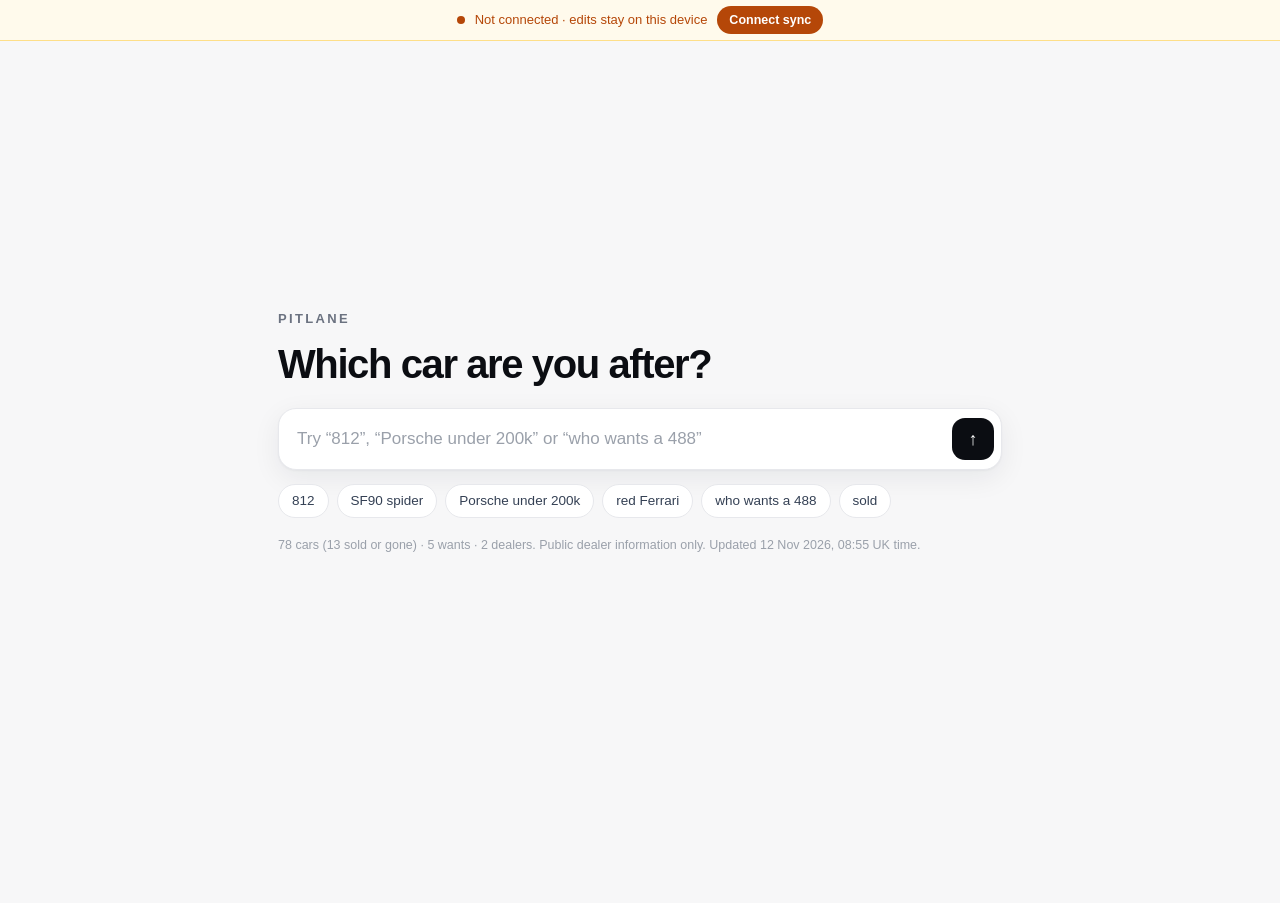
==== commit afe9d319: "Pitlane search 2026-11-12 08:55 GMT" ====
--- a/index.html
+++ b/index.html
@@ -81,11 +81,11 @@
 <div class="syncbar amber" id="syncbar"><span class="dot"></span><span class="msg">Loading sync…</span></div>
 <main><section class="hero"><p class="mark">Pitlane</p><h1>Which car are you after?</h1>
 <form class="ask" role="search" autocomplete="off"><input type="search" name="q" placeholder="Try “812”, “Porsche under 200k” or “who wants a 488”" aria-label="Ask for a car" enterkeyhint="search"><button class="go" aria-label="Search">&#8593;</button></form><div class="chips"><button type="button" data-q="812">812</button><button type="button" data-q="SF90 spider">SF90 spider</button><button type="button" data-q="Porsche under 200k">Porsche under 200k</button><button type="button" data-q="red Ferrari">red Ferrari</button><button type="button" data-q="who wants a 488">who wants a 488</button><button type="button" data-q="sold">sold</button></div>
-<p class="meta"><span id="meta"></span> Updated 11 Nov 2026, 14:01 UK time.</p></section>
+<p class="meta"><span id="meta"></span> Updated 12 Nov 2026, 08:55 UK time.</p></section>
 <section id="thread" aria-live="polite"></section></main>
 <div class="dock"><form class="ask" role="search" autocomplete="off"><button type="button" class="clr" id="clr" title="Clear the conversation">Clear</button><input type="search" name="q" placeholder="Ask for another car…" aria-label="Ask for a car" enterkeyhint="search"><button class="go" aria-label="Search">&#8593;</button></form></div>
 <div class="toast" id="toast"></div>
-<script>window.DD={"dealers": [{"id": "40f9ffdbce5481e4aabae4e20a33e876", "name": "Scuderia Prestige", "town": "Camberley, Surrey", "web": "https://www.scuderiaprestige.com/", "sell": "https://www.scuderiaprestige.com/sell-your-car/", "note": "Posts every new arrival on LinkedIn.", "kw": ["LaFerrari", "812 Superfast", "812 GTS", "458 Speciale", "488 Pista", "488", "F8", "GTC4", "Roma", "SF90", "296", "812 Competizione", "Aventador SVJ"], "socials": [["Instagram", "https://www.instagram.com/scuderia.prestige", false], ["Facebook", "https://www.facebook.com/ScuderiaPrestige", false], ["X", "https://x.com/scudprestige", true], ["LinkedIn", "https://www.linkedin.com/company/scuderia-prestige-automobile", true], ["Previously sold", "https://www.scuderiaprestige.com/previously-sold/", true]], "notion": "https://app.notion.com/40f9ffdbce5481e4aabae4e20a33e876"}, {"id": "40f9ffdbce5481fb8572e3b81350abb9", "name": "Premier GT", "town": "Washington, nr Pulborough, West Sussex", "web": "https://www.premiergt.com/", "sell": "https://www.premiergt.com/sell-your-car", "note": "Buys outright, part-ex, sale or return.", "kw": ["812", "458 Speciale", "488 Pista", "F12", "599", "SF90", "12Cilindri", "Purosangue", "Chiron", "Veyron", "Aventador", "Huracan", "Huracán", "Vanquish"], "socials": [["Instagram", "https://www.instagram.com/premiergt/", false], ["Facebook", "https://en-gb.facebook.com/premiergtsussex/", false], ["YouTube", "https://www.youtube.com/channel/UCiAyrBxe0xMvh654ayXJV3A/", true], ["X", "https://x.com/Premier_GT", true], ["LinkedIn", "https://www.linkedin.com/company/premier-gt-ltd", true], ["Sold gallery", "https://www.premiergt.com/used/vehicles/filters/sold/true/", true]], "notion": "https://app.notion.com/40f9ffdbce5481fb8572e3b81350abb9"}], "stock": [{"id": "40f9ffdbce548101ad8cd6b0e74af52c", "dealer": "Premier GT", "make": "Ferrari", "model": "330GT", "year": "1963", "miles": "88,500", "price": "£274,995", "gearbox": "Manual", "status": "Available", "url": "https://www.premiergt.com/used/cars/ferrari/330gt/2-2-full-nut-bolt-resto-concours-example-2121", "notes": "2+2. FULL NUT & BOLT RESTO. CONCOURS EXAMPLE", "manual": false, "notion": "https://app.notion.com/40f9ffdbce548101ad8cd6b0e74af52c"}, {"id": "40f9ffdbce548101b3c2e52520a1ab07", "dealer": "Scuderia Prestige", "make": "Mercedes-Benz", "model": "Maybach S600 Pullman", "year": "2019", "miles": "17,650", "price": "£249,950", "gearbox": "Automatic", "status": "Available", "url": "https://www.scuderiaprestige.com/vehicle-details/used-mercedes-benz-maybach-s600-pullman-for-sale-in-camberley-surrey-u1597/", "notes": "Huge Spec / Serviced 24/09/2026", "manual": false, "notion": "https://app.notion.com/40f9ffdbce548101b3c2e52520a1ab07"}, {"id": "40f9ffdbce54810d9401cbfa5c441641", "dealer": "Premier GT", "make": "Bentley", "model": "Continental GTC", "year": "2021", "miles": "21,560", "price": "£129,995", "gearbox": "Automatic", "status": "Available", "url": "https://www.premiergt.com/used/cars/bentley/continental-gtc/v8-mulliner-spec-dynamic-ride-rotating-display-carbon-interior-2228", "notes": "V8. MULLINER SPEC. DYNAMIC RIDE. ROTATING DISPLAY. CARBON INTERIOR", "manual": false, "notion": "https://app.notion.com/40f9ffdbce54810d9401cbfa5c441641"}, {"id": "40f9ffdbce54810db3f9ff8bebcfc080", "dealer": "Scuderia Prestige", "make": "Ferrari", "model": "Amalfi T V8", "year": "2026", "miles": "56", "price": "£224,950", "gearbox": "Automatic", "status": "Available", "url": "https://www.scuderiaprestige.com/vehicle-details/used-ferrari-amalfi-t-v8-for-sale-in-camberley-surrey-u1933/", "notes": "Delivery Mileage / Ferrari Warranty Sep 2030", "manual": false, "notion": "https://app.notion.com/40f9ffdbce54810db3f9ff8bebcfc080"}, {"id": "40f9ffdbce5481148000fc7d6f1b30b1", "dealer": "Premier GT", "make": "Ferrari", "model": "SF90", "year": "2024", "miles": "320", "price": "POA", "gearbox": "Automatic", "status": "Available", "url": "https://www.premiergt.com/used/cars/ferrari/sf90/xx-spider-over-80k-in-options-carbon-wheels-brushed-shields-2231", "notes": "XX SPIDER. OVER £80K IN OPTIONS. CARBON WHEELS. BRUSHED SHIELDS", "manual": false, "notion": "https://app.notion.com/40f9ffdbce5481148000fc7d6f1b30b1"}, {"id": "40f9ffdbce54811695bff67d142fdd46", "dealer": "Premier GT", "make": "Land", "model": "Rover Defender 110", "year": "2024", "miles": "35,280", "price": "£71,995", "gearbox": "", "status": "Gone", "url": "https://www.premiergt.com/used/cars/land-rover/defender-110/x-dynamic-hse-urban-upgrades-rear-screens-pano-roof-e-suspension-2222", "notes": "X-DYNAMIC HSE. URBAN UPGRADES. REAR SCREENS. PANO ROOF. E/SUSPENSION", "manual": false, "notion": "https://app.notion.com/40f9ffdbce54811695bff67d142fdd46"}, {"id": "40f9ffdbce54811bba79eddd21e3a95d", "dealer": "Premier GT", "make": "Lotus", "model": "Esprit", "year": "1999", "miles": "47,080", "price": "£54,995", "gearbox": "", "status": "Sold", "url": "https://www.premiergt.com/used/cars/lotus/esprit/sport-350-1-of-42-rhd-superb-example-comprehensive-history-front-ppf-2122", "notes": "SPORT 350. 1 OF 42 RHD. SUPERB EXAMPLE. COMPREHENSIVE HISTORY. FRONT PPF", "manual": false, "notion": "https://app.notion.com/40f9ffdbce54811bba79eddd21e3a95d"}, {"id": "40f9ffdbce54811dbe68d2fb711d79cb", "dealer": "Scuderia Prestige", "make": "Porsche", "model": "911 992 GT3", "year": "2023", "miles": "5,750", "price": "£166,950", "gearbox": "Automatic", "status": "Available", "url": "https://www.scuderiaprestige.com/vehicle-details/used-porsche-911-992-gt3-for-sale-in-camberley-surrey-u1866/", "notes": "HUGE SPEC/ PPF / PCCB / ClubSport Pack", "manual": false, "notion": "https://app.notion.com/40f9ffdbce54811dbe68d2fb711d79cb"}, {"id": "40f9ffdbce54812496c5ec0c98a03d24", "dealer": "Premier GT", "make": "Ferrari", "model": "348", "year": "1992", "miles": "8,615", "price": "£89,995", "gearbox": "Manual", "status": "Available", "url": "https://www.premiergt.com/used/cars/ferrari/348/ts-low-mileage-stunning-example-1983", "notes": "TS. LOW MILEAGE. STUNNING EXAMPLE", "manual": false, "notion": "https://app.notion.com/40f9ffdbce54812496c5ec0c98a03d24"}, {"id": "40f9ffdbce54812599ffd1ebba9436a0", "dealer": "Scuderia Prestige", "make": "Land", "model": "Rover Range Rover P400 MHEV Autobiography", "year": "2023", "miles": "28,926", "price": "£76,500", "gearbox": "Automatic", "status": "Available", "url": "https://www.scuderiaprestige.com/vehicle-details/used-land-rover-range-rover-p400-mhev-autobiography-for-sale-in-camberley-surrey-u1737/", "notes": "Massage / Deployable Side Steps / Shadow Pack", "manual": false, "notion": "https://app.notion.com/40f9ffdbce54812599ffd1ebba9436a0"}, {"id": "40f9ffdbce548129b324c56235085b26", "dealer": "Premier GT", "make": "Lotus", "model": "Exige", "year": "", "miles": "", "price": "£79,995", "gearbox": "Paddle (from text)", "status": "Available", "url": "https://www.premiergt.com/used/cars/lotus/exige/v6-cup-r-gt4-brand-new-gearbox-successful-car-spares-package-inc-wheels-1749", "notes": "V6 CUP R GT4. BRAND NEW GEARBOX. SUCCESSFUL CAR. SPARES PACKAGE INC WHEELS", "manual": false, "notion": "https://app.notion.com/40f9ffdbce548129b324c56235085b26"}, {"id": "40f9ffdbce54812aa033e6081e6f0a72", "dealer": "Scuderia Prestige", "make": "Ferrari", "model": "296 GTS T V6", "year": "2024", "miles": "350", "price": "£259,950", "gearbox": "", "status": "Gone", "url": "https://www.scuderiaprestige.com/vehicle-details/used-ferrari-296-gts-t-v6-for-sale-in-camberley-surrey-u1930/", "notes": "£57K+ Spec / Topaz PPF / Special Paint", "manual": false, "notion": "https://app.notion.com/40f9ffdbce54812aa033e6081e6f0a72"}, {"id": "40f9ffdbce548130abc8fbd2280bead2", "dealer": "Premier GT", "make": "Aston", "model": "Martin Vantage", "year": "2023", "miles": "700", "price": "£209,995", "gearbox": "Automatic", "status": "Available", "url": "https://www.premiergt.com/used/cars/aston-martin/vantage/v12-1-of-333-over-45k-in-options-lightweight-package-livery-package-2061", "notes": "V12. 1 OF 333. OVER £45K IN OPTIONS. LIGHTWEIGHT PACKAGE. LIVERY PACKAGE", "manual": false, "notion": "https://app.notion.com/40f9ffdbce548130abc8fbd2280bead2"}, {"id": "40f9ffdbce548133b30be03f4a48aff4", "dealer": "Premier GT", "make": "McLaren", "model": "720S", "year": "2017", "miles": "8,075", "price": "£144,995", "gearbox": "Automatic", "status": "Available", "url": "https://www.premiergt.com/used/cars/mclaren/720s/v8-ssg-full-msh-carbon-pack-1-carbon-interior-ceramics-lift-b-o-2190", "notes": "V8 SSG. FULL MSH. CARBON PACK 1. CARBON INTERIOR. CERAMICS. LIFT. B & O", "manual": false, "notion": "https://app.notion.com/40f9ffdbce548133b30be03f4a48aff4"}, {"id": "40f9ffdbce548139a70fcd188c9c6dcf", "dealer": "Scuderia Prestige", "make": "Honda", "model": "CMX1100 Rebel SE", "year": "2026", "miles": "407", "price": "£8,995", "gearbox": "Automatic", "status": "Available", "url": "https://www.scuderiaprestige.com/vehicle-details/used-honda-cmx1100-rebel-se-for-sale-in-camberley-surrey-u1938/", "notes": "Rare CMX1100 Rebel SE / Under 500 Miles", "manual": false, "notion": "https://app.notion.com/40f9ffdbce548139a70fcd188c9c6dcf"}, {"id": "40f9ffdbce548139bc1beff8b53b67a2", "dealer": "Scuderia Prestige", "make": "Porsche", "model": "911 992 GT3", "year": "2026", "miles": "3,756", "price": "£183,950", "gearbox": "Automatic", "status": "Available", "url": "https://www.scuderiaprestige.com/vehicle-details/used-porsche-911-992-gt3-for-sale-in-camberley-surrey-u1882/", "notes": "Front Lift / Full PPF / Carbon Interior Pack", "manual": false, "notion": "https://app.notion.com/40f9ffdbce548139bc1beff8b53b67a2"}, {"id": "40f9ffdbce54813aa548d820c4f5acb9", "dealer": "Premier GT", "make": "Aston", "model": "Martin DBX", "year": "2025", "miles": "9,000", "price": "£184,995", "gearbox": "Automatic", "status": "Available", "url": "https://www.premiergt.com/used/cars/aston-martin/dbx/707-v8-vat-q-q-paintwork-40k-in-options-duotone-interior-h-c-seats-2214", "notes": "707 V8. VAT Q. Q PAINTWORK. 40K IN OPTIONS. DUOTONE INTERIOR. H & C SEATS", "manual": false, "notion": "https://app.notion.com/40f9ffdbce54813aa548d820c4f5acb9"}, {"id": "40f9ffdbce54813abb47c93cd5d53b6b", "dealer": "Scuderia Prestige", "make": "Audi", "model": "RS6 Avant TFSI V8 Vorsprung", "year": "2020", "miles": "12,605", "price": "£82,950", "gearbox": "Automatic", "status": "Available", "url": "https://www.scuderiaprestige.com/vehicle-details/used-audi-rs6-avant-tfsi-v8-vorsprung-for-sale-in-camberley-surrey-u1860/", "notes": "PPF + CARBON FIBRE EVENTURI AIR INTAKES!", "manual": false, "notion": "https://app.notion.com/40f9ffdbce54813abb47c93cd5d53b6b"}, {"id": "40f9ffdbce54813ca6cfde8a390e80d1", "dealer": "Scuderia Prestige", "make": "Land", "model": "Rover Range Rover P530 V8 SV", "year": "2023", "miles": "7,839", "price": "£104,950", "gearbox": "Automatic", "status": "Available", "url": "https://www.scuderiaprestige.com/vehicle-details/used-land-rover-range-rover-p530-v8-sv-for-sale-in-camberley-surrey-u1857/", "notes": "Massage Seats / Cooled Seats / Pano / HUD", "manual": false, "notion": "https://app.notion.com/40f9ffdbce54813ca6cfde8a390e80d1"}, {"id": "40f9ffdbce5481439544e481b8553655", "dealer": "Scuderia Prestige", "make": "Lamborghini", "model": "Urus V8 BiTurbo", "year": "2022", "miles": "29,151", "price": "£164,950", "gearbox": "Automatic", "status": "Available", "url": "https://www.scuderiaprestige.com/vehicle-details/used-lamborghini-urus-v8-biturbo-for-sale-in-camberley-surrey-u1898/", "notes": "Pano Roof / Int Carbon Pack / B&O 3D", "manual": false, "notion": "https://app.notion.com/40f9ffdbce5481439544e481b8553655"}, {"id": "40f9ffdbce548144aa07e348a8e05cbb", "dealer": "Premier GT", "make": "McLaren", "model": "650S", "year": "2015", "miles": "1,400", "price": "£264,995", "gearbox": "Automatic", "status": "Available", "url": "https://www.premiergt.com/used/cars/mclaren/650s/le-mans-uk-car-1-of-50-examples-carbon-interior-exterior-front-lift-2188", "notes": "LE MANS. UK CAR. 1 OF 50 EXAMPLES. CARBON INTERIOR & EXTERIOR. FRONT LIFT", "manual": false, "notion": "https://app.notion.com/40f9ffdbce548144aa07e348a8e05cbb"}, {"id": "40f9ffdbce548146b984debaeeeff6f8", "dealer": "Scuderia Prestige", "make": "Toyota", "model": "Alphard Vellfire Executive Lounge", "year": "2020", "miles": "16,720", "price": "£36,950", "gearbox": "Automatic", "status": "Available", "url": "https://www.scuderiaprestige.com/vehicle-details/used-toyota-alphard-vellfire-executive-lounge-for-sale-in-camberley-surrey-u1881/", "notes": "Vellfire / JBL / Heated & Cooled Seats", "manual": false, "notion": "https://app.notion.com/40f9ffdbce548146b984debaeeeff6f8"}, {"id": "40f9ffdbce54814f8edee428f49ad39b", "dealer": "Premier GT", "make": "Ferrari", "model": "F430", "year": "2009", "miles": "9,290", "price": "£749,995", "gearbox": "Automatic", "status": "Reserved", "url": "https://www.premiergt.com/used/cars/ferrari/f430/scuderia-spider-16m-1-of-499-1-of-48-rhd-uk-car-factory-satin-paint-2174", "notes": "SCUDERIA SPIDER 16M. 1 OF 499. 1 OF 48 RHD. UK CAR. FACTORY SATIN PAINT", "manual": false, "notion": "https://app.notion.com/40f9ffdbce54814f8edee428f49ad39b"}, {"id": "40f9ffdbce54814f9407c039d2bda46f", "dealer": "Premier GT", "make": "BMW", "model": "M5", "year": "2021", "miles": "10,170", "price": "£159,995", "gearbox": "Automatic", "status": "Available", "url": "https://www.premiergt.com/used/cars/bmw/m5/cs-full-satin-ppf-carbon-engine-bay-carbon-buckets-ceramics-hud-2210", "notes": "CS. FULL SATIN PPF. CARBON ENGINE BAY. CARBON BUCKETS. CERAMICS. HUD", "manual": false, "notion": "https://app.notion.com/40f9ffdbce54814f9407c039d2bda46f"}, {"id": "40f9ffdbce548151ac16d1cbd7b1234b", "dealer": "Premier GT", "make": "Land", "model": "Rover Defender 90", "year": "2015", "miles": "34,980", "price": "£49,895", "gearbox": "Manual", "status": "Available", "url": "https://www.premiergt.com/used/cars/land-rover/defender-90/td-soft-top-xs-momo-wheel-heated-seats-alpine-stereo-rear-bench-seats-2208", "notes": "TD SOFT TOP XS. MOMO WHEEL. HEATED SEATS. ALPINE STEREO. REAR BENCH SEATS", "manual": false, "notion": "https://app.notion.com/40f9ffdbce548151ac16d1cbd7b1234b"}, {"id": "40f9ffdbce548158950ee05eacc5531d", "dealer": "Premier GT", "make": "Porsche", "model": "911", "year": "2023", "miles": "6,280", "price": "£97,995", "gearbox": "Automatic", "status": "Available", "url": "https://www.premiergt.com/used/cars/porsche/911/targa-4-pdk-warranty-adaptive-cruise-control-heated-seats-heated-wheel-2232", "notes": "TARGA 4 PDK. WARRANTY. ADAPTIVE CRUISE CONTROL. HEATED SEATS. HEATED WHEEL", "manual": false, "notion": "https://app.notion.com/40f9ffdbce548158950ee05eacc5531d"}, {"id": "40f9ffdbce548169a309c4cf7c94771a", "dealer": "Scuderia Prestige", "make": "Mercedes-Benz", "model": "G Class G63 V8 AMG Carbon Edition", "year": "2023", "miles": "12,670", "price": "£159,995", "gearbox": "Automatic", "status": "Available", "url": "https://www.scuderiaprestige.com/vehicle-details/used-mercedes-benz-g-class-g63-v8-amg-carbon-edition-for-sale-in-camberley-surrey-u1819/", "notes": "Carbon Edition / Carbon Trim / Tech Pack / PPF", "manual": false, "notion": "https://app.notion.com/40f9ffdbce548169a309c4cf7c94771a"}, {"id": "40f9ffdbce54816a840dc2fcc36dcdee", "dealer": "Premier GT", "make": "Aston", "model": "Martin Vanquish", "year": "2015", "miles": "5,590", "price": "£99,995", "gearbox": "Automatic", "status": "Gone", "url": "https://www.premiergt.com/used/cars/aston-martin/vanquish/v12-one-owner-low-mileage-carbon-fibre-interior-one-77-wheel-b-o-2165", "notes": "V12. ONE OWNER. LOW MILEAGE. CARBON FIBRE INTERIOR. ONE-77 WHEEL. B & O", "manual": false, "notion": "https://app.notion.com/40f9ffdbce54816a840dc2fcc36dcdee"}, {"id": "40f9ffdbce54816a8e19fe00d7884326", "dealer": "Scuderia Prestige", "make": "Mercedes-Benz", "model": "S Class S500Lh MHEV AMG Line", "year": "2021", "miles": "36,535", "price": "£65,950", "gearbox": "Automatic", "status": "Available", "url": "https://www.scuderiaprestige.com/vehicle-details/used-mercedes-benz-s-class-s500lh-mhev-amg-line-for-sale-in-camberley-surrey-u1562/", "notes": "Pano Roof / Burmester / Chauffer Pack", "manual": false, "notion": "https://app.notion.com/40f9ffdbce54816a8e19fe00d7884326"}, {"id": "40f9ffdbce54816cb964fcad04f0c854", "dealer": "Scuderia Prestige", "make": "Lamborghini", "model": "Revuelto V12 HPEV", "year": "2024", "miles": "436", "price": "£449,000", "gearbox": "", "status": "Sold", "url": "https://www.scuderiaprestige.com/vehicle-details/used-lamborghini-revuelto-v12-hpev-for-sale-in-camberley-surrey-u1922/", "notes": "Ad Personam Int/Ext / Warranty May 2029", "manual": false, "notion": "https://app.notion.com/40f9ffdbce54816cb964fcad04f0c854"}, {"id": "40f9ffdbce54816d9402c5258951bb55", "dealer": "Scuderia Prestige", "make": "Mercedes-Benz", "model": "GLA GLA220d AMG Line", "year": "2020", "miles": "43,513", "price": "£22,950", "gearbox": "Automatic", "status": "Available", "url": "https://www.scuderiaprestige.com/vehicle-details/used-mercedes-benz-gla-gla220d-amg-line-for-sale-in-camberley-surrey-u1864/", "notes": "Pano Roof / Heated Seats / Rear Camera", "manual": false, "notion": "https://app.notion.com/40f9ffdbce54816d9402c5258951bb55"}, {"id": "40f9ffdbce54816dbf9de51ea5a1cce5", "dealer": "Scuderia Prestige", "make": "Rolls-Royce", "model": "Wraith V12", "year": "2015", "miles": "31,570", "price": "£94,995", "gearbox": "Automatic", "status": "Available", "url": "https://www.scuderiaprestige.com/vehicle-details/used-rolls-royce-wraith-v12-for-sale-in-camberley-surrey-u1909/", "notes": "Starlight Headliner / Head-Up Display", "manual": false, "notion": "https://app.notion.com/40f9ffdbce54816dbf9de51ea5a1cce5"}, {"id": "40f9ffdbce5481778a25c43af79cad58", "dealer": "Premier GT", "make": "Ferrari", "model": "Purosangue", "year": "2024", "miles": "2,975", "price": "£329,985", "gearbox": "Automatic", "status": "Available", "url": "https://www.premiergt.com/used/cars/ferrari/purosangue/-80k-in-options-warranty-historic-paint-carbon-int-ext-pack-pano-roof-2199", "notes": "£80K IN OPTIONS. WARRANTY. HISTORIC PAINT. CARBON INT/EXT PACK. PANO ROOF", "manual": false, "notion": "https://app.notion.com/40f9ffdbce5481778a25c43af79cad58"}, {"id": "40f9ffdbce548182b871d29df2c10d99", "dealer": "Scuderia Prestige", "make": "Bentley", "model": "Bentayga W12 Mulliner", "year": "2017", "miles": "34,538", "price": "£64,950", "gearbox": "Automatic", "status": "Available", "url": "https://www.scuderiaprestige.com/vehicle-details/used-bentley-bentayga-w12-mulliner-for-sale-in-camberley-surrey-u1851/", "notes": "Rear Entertainment / Naim for Bentley", "manual": false, "notion": "https://app.notion.com/40f9ffdbce548182b871d29df2c10d99"}, {"id": "40f9ffdbce54818f96f1f4874fa77f6d", "dealer": "Scuderia Prestige", "make": "GMC", "model": "Hummer EV Edition 1", "year": "2022", "miles": "7,351", "price": "£144,950", "gearbox": "Automatic", "status": "Available", "url": "https://www.scuderiaprestige.com/vehicle-details/used-gmc-hummer-ev-edition-1-for-sale-in-camberley-surrey-u1637/", "notes": "Rare Edition 1 Hummer EV / Off-Road Package", "manual": false, "notion": "https://app.notion.com/40f9ffdbce54818f96f1f4874fa77f6d"}, {"id": "40f9ffdbce548195a073f8ddb8f69462", "dealer": "Premier GT", "make": "Porsche", "model": "Macan", "year": "2022", "miles": "38,000", "price": "£46,995", "gearbox": "Automatic", "status": "Available", "url": "https://www.premiergt.com/used/cars/porsche/macan/s-pdk-pano-roof-bose-sound-system-heated-front-seats-reversing-camera-2177", "notes": "S PDK. PANO ROOF. BOSE SOUND SYSTEM. HEATED FRONT SEATS. REVERSING CAMERA", "manual": false, "notion": "https://app.notion.com/40f9ffdbce548195a073f8ddb8f69462"}, {"id": "40f9ffdbce5481968e4ddd40f884cbe1", "dealer": "Premier GT", "make": "Lamborghini", "model": "Huracan", "year": "2019", "miles": "8,955", "price": "£299,995", "gearbox": "Automatic", "status": "Available", "url": "https://www.premiergt.com/used/cars/lamborghini/huracan/lp-640-4-performante-spyder-lambo-warranty-arancio-borealis-full-ppf-2224", "notes": "LP 640-4 PERFORMANTE SPYDER. LAMBO WARRANTY. ARANCIO BOREALIS. FULL PPF", "manual": false, "notion": "https://app.notion.com/40f9ffdbce5481968e4ddd40f884cbe1"}, {"id": "40f9ffdbce548198a314db440e0e949e", "dealer": "Premier GT", "make": "Aston", "model": "Martin DBS", "year": "2010", "miles": "17,985", "price": "£81,995", "gearbox": "Automatic", "status": "Available", "url": "https://www.premiergt.com/used/cars/aston-martin/dbs/v12-volante-full-ash-carbon-ext-ceramic-brakes-bang-olufsen-2229", "notes": "V12 VOLANTE. FULL ASH. CARBON EXT. CERAMIC BRAKES. BANG & OLUFSEN", "manual": false, "notion": "https://app.notion.com/40f9ffdbce548198a314db440e0e949e"}, {"id": "40f9ffdbce54819cbdacc09caaeeb495", "dealer": "Scuderia Prestige", "make": "Bentley", "model": "Continental V8 GTC", "year": "2021", "miles": "16,940", "price": "£113,950", "gearbox": "Automatic", "status": "Available", "url": "https://www.scuderiaprestige.com/vehicle-details/used-bentley-continental-v8-gtc-for-sale-in-camberley-surrey-u1800/", "notes": "Titanium Exhaust / Great Spec", "manual": false, "notion": "https://app.notion.com/40f9ffdbce54819cbdacc09caaeeb495"}, {"id": "40f9ffdbce5481a08a0bf6f4f1a78114", "dealer": "Premier GT", "make": "Bugatti", "model": "Veyron", "year": "2013", "miles": "6,600", "price": "POA", "gearbox": "Automatic", "status": "Available", "url": "https://www.premiergt.com/used/cars/bugatti/veyron/grand-sport-vitesse-one-of-one-in-the-world-la-maison-pur-sang-2092", "notes": "GRAND SPORT VITESSE. ONE OF ONE IN THE WORLD. LA MAISON PUR SANG", "manual": false, "notion": "https://app.notion.com/40f9ffdbce5481a08a0bf6f4f1a78114"}, {"id": "40f9ffdbce5481a5b6dbca649413eb81", "dealer": "Scuderia Prestige", "make": "McLaren", "model": "675LT V8 SSG", "year": "2017", "miles": "19,734", "price": "£314,500", "gearbox": "Automatic", "status": "Available", "url": "https://www.scuderiaprestige.com/vehicle-details/used-mclaren-675lt-v8-ssg-for-sale-in-camberley-surrey-u6/", "notes": "McLaren Warranty / £29K Special Paint", "manual": false, "notion": "https://app.notion.com/40f9ffdbce5481a5b6dbca649413eb81"}, {"id": "40f9ffdbce5481aa881ef588b7f41620", "dealer": "Premier GT", "make": "Jaguar", "model": "F-Type", "year": "2016", "miles": "716", "price": "£149,995", "gearbox": "Automatic", "status": "Available", "url": "https://www.premiergt.com/used/cars/jaguar/f-type/project-7-1-of-250-lightning-silver-paintwork-low-mileage-ceramics-2171", "notes": "PROJECT 7. 1 OF 250. LIGHTNING SILVER PAINTWORK. LOW MILEAGE. CERAMICS", "manual": false, "notion": "https://app.notion.com/40f9ffdbce5481aa881ef588b7f41620"}, {"id": "40f9ffdbce5481ab85a5e7a3a962675b", "dealer": "Scuderia Prestige", "make": "Ferrari", "model": "GTC4Lusso T V8", "year": "2018", "miles": "34,882", "price": "£129,950", "gearbox": "Automatic", "status": "Available", "url": "https://www.scuderiaprestige.com/vehicle-details/used-ferrari-gtc4lusso-t-v8-for-sale-in-camberley-surrey-u1923/", "notes": "Carbon Fibre / Pass Display / Pano Roof", "manual": false, "notion": "https://app.notion.com/40f9ffdbce5481ab85a5e7a3a962675b"}, {"id": "40f9ffdbce5481aba6e7df45c54ca406", "dealer": "Premier GT", "make": "Chevrolet", "model": "Corvette Stingray", "year": "1963", "miles": "", "price": "£199,995", "gearbox": "Manual", "status": "Available", "url": "https://www.premiergt.com/used/cars/chevrolet/corvette-stingray/split-window-manual-fuelie-full-resto-matching-numbers-immaculate-2152", "notes": "SPLIT WINDOW MANUAL FUELIE. FULL RESTO. MATCHING NUMBERS. IMMACULATE", "manual": false, "notion": "https://app.notion.com/40f9ffdbce5481aba6e7df45c54ca406"}, {"id": "40f9ffdbce5481b58dcbfee207fab13b", "dealer": "Premier GT", "make": "Lamborghini", "model": "Aventador SV", "year": "2016", "miles": "3,270", "price": "£599,995", "gearbox": "", "status": "Sold", "url": "https://www.premiergt.com/used/cars/lamborghini/aventador-sv/ad-personam-factory-satin-carbon-fibre-ext-comfort-seats-front-lift-2136", "notes": "AD PERSONAM. FACTORY SATIN CARBON FIBRE EXT. COMFORT SEATS. FRONT LIFT", "manual": false, "notion": "https://app.notion.com/40f9ffdbce5481b58dcbfee207fab13b"}, {"id": "40f9ffdbce5481b5a398ca7fb1abe1c1", "dealer": "Premier GT", "make": "Ferrari", "model": "F430", "year": "2010", "miles": "26,095", "price": "£409,995", "gearbox": "Automatic", "status": "Available", "url": "https://www.premiergt.com/used/cars/ferrari/f430/scuderia-uk-supplied-full-fsh-grigio-corsa-racing-livery-carbon-int-2198", "notes": "SCUDERIA. UK SUPPLIED. FULL FSH. GRIGIO CORSA RACING LIVERY. CARBON INT", "manual": false, "notion": "https://app.notion.com/40f9ffdbce5481b5a398ca7fb1abe1c1"}, {"id": "40f9ffdbce5481bcbe11f5c5dc6b9205", "dealer": "Premier GT", "make": "Land", "model": "Rover Range Rover Sport SVR", "year": "2022", "miles": "47,000", "price": "£47,995", "gearbox": "Automatic", "status": "Available", "url": "https://www.premiergt.com/used/cars/land-rover/range-rover-sport-svr/carbon-edition-deployable-side-steps-matrix-leds-carbon-fibre-engine-bay-2206", "notes": "CARBON EDITION. DEPLOYABLE SIDE STEPS. MATRIX LEDs. CARBON FIBRE ENGINE BAY", "manual": false, "notion": "https://app.notion.com/40f9ffdbce5481bcbe11f5c5dc6b9205"}, {"id": "40f9ffdbce5481c2bfaec142e2a154be", "dealer": "Premier GT", "make": "Porsche", "model": "911 GT3", "year": "2025", "miles": "1,650", "price": "£199,995", "gearbox": "Manual", "status": "Available", "url": "https://www.premiergt.com/used/cars/porsche/911-gt3/-30k-in-options-weissach-package-pccbs-lift-system-bose-2226", "notes": "£30K IN OPTIONS. WEISSACH PACKAGE. PCCBS. LIFT SYSTEM. BOSE", "manual": false, "notion": "https://app.notion.com/40f9ffdbce5481c2bfaec142e2a154be"}, {"id": "40f9ffdbce5481c4aa94f4733ffac95d", "dealer": "Scuderia Prestige", "make": "McLaren", "model": "600LT Spider", "year": "2020", "miles": "23,514", "price": "£154,950", "gearbox": "Automatic", "status": "Gone", "url": "https://www.scuderiaprestige.com/vehicle-details/used-mclaren-600lt-spider-for-sale-in-camberley-surrey-u1915/", "notes": "Full PPF / McLaren Warranty / Lift", "manual": false, "notion": "https://app.notion.com/40f9ffdbce5481c4aa94f4733ffac95d"}, {"id": "40f9ffdbce5481c6806ed83bb221f5cc", "dealer": "Premier GT", "make": "Ferrari", "model": "599 GTB", "year": "2007", "miles": "34,625", "price": "£144,995", "gearbox": "Automatic", "status": "Available", "url": "https://www.premiergt.com/used/cars/ferrari/599-gtb/fiorano-f1-comprehensive-history-carbon-fibre-driver-zone-bose-2215", "notes": "FIORANO F1. COMPREHENSIVE HISTORY. CARBON FIBRE DRIVER ZONE. BOSE", "manual": false, "notion": "https://app.notion.com/40f9ffdbce5481c6806ed83bb221f5cc"}, {"id": "40f9ffdbce5481ca8e9cf1b8e6ce9772", "dealer": "Premier GT", "make": "Aston", "model": "Martin DB12", "year": "2024", "miles": "4,020", "price": "£177,500", "gearbox": "Automatic", "status": "Available", "url": "https://www.premiergt.com/used/cars/aston-martin/db12/v8-volante-50k-options-ceramics-black-ext-pack-duotone-interior-b-o-2233", "notes": "V8 VOLANTE. £50K OPTIONS. CERAMICS. BLACK EXT PACK. DUOTONE INTERIOR. B&O", "manual": false, "notion": "https://app.notion.com/40f9ffdbce5481ca8e9cf1b8e6ce9772"}, {"id": "40f9ffdbce5481ca97aed7a2d3408222", "dealer": "Scuderia Prestige", "make": "Mitsubishi", "model": "Evo 6 Tommi Makinen RS", "year": "2000", "miles": "87,377", "price": "£49,995", "gearbox": "Manual", "status": "Available", "url": "https://www.scuderiaprestige.com/vehicle-details/used-mitsubishi-evo-6-tommi-makinen-rs-for-sale-in-camberley-surrey-u1812/", "notes": "Rare & Highly Original Example / 1 of 190", "manual": false, "notion": "https://app.notion.com/40f9ffdbce5481ca97aed7a2d3408222"}, {"id": "40f9ffdbce5481caac34e57c9eb3c268", "dealer": "Scuderia Prestige", "make": "Maserati", "model": "Granturismo MC Trofeo GT4", "year": "2010", "miles": "18,342", "price": "£57,950", "gearbox": "Automatic", "status": "Gone", "url": "https://www.scuderiaprestige.com/vehicle-details/used-maserati-granturismo-mc-trofeo-gt4-for-sale-in-camberley-surrey-u1712/", "notes": "Rare Road Legal / 1 of 42 / Just Serviced!", "manual": false, "notion": "https://app.notion.com/40f9ffdbce5481caac34e57c9eb3c268"}, {"id": "40f9ffdbce5481cc83f5e5711758fd5f", "dealer": "Premier GT", "make": "Praga", "model": "Bohema", "year": "", "miles": "", "price": "POA", "gearbox": "Automatic", "status": "Available", "url": "https://www.premiergt.com/used/cars/praga/bohema/available-for-purchase-please-contact-us-to-discuss-further-information-1865", "notes": "AVAILABLE FOR PURCHASE. PLEASE CONTACT US TO DISCUSS FURTHER INFORMATION", "manual": false, "notion": "https://app.notion.com/40f9ffdbce5481cc83f5e5711758fd5f"}, {"id": "40f9ffdbce5481cd8e32dee40870f4c5", "dealer": "Premier GT", "make": "Alfa", "model": "Romeo Giulietta", "year": "1960", "miles": "7,315", "price": "£395,995", "gearbox": "Manual", "status": "Available", "url": "https://www.premiergt.com/used/cars/alfa-romeo/giulietta/sprint-zagato-1-of-200-ex-competition-car-extensive-documented-history-2023", "notes": "SPRINT ZAGATO. 1 OF 200. EX COMPETITION CAR. EXTENSIVE DOCUMENTED HISTORY", "manual": false, "notion": "https://app.notion.com/40f9ffdbce5481cd8e32dee40870f4c5"}, {"id": "40f9ffdbce5481cfbaabc50a94dc2ff6", "dealer": "Premier GT", "make": "Porsche", "model": "911 GT3 RS", "year": "2011", "miles": "14,215", "price": "£374,995", "gearbox": "Manual", "status": "Available", "url": "https://www.premiergt.com/used/cars/porsche/911-gt3-rs/stunning-example-weiss-gold-decals-pccbs-pcm-s-chrono-lift-2237", "notes": "STUNNING EXAMPLE. WEISS GOLD DECALS. PCCBS. PCM. S/CHRONO. LIFT", "manual": false, "notion": "https://app.notion.com/40f9ffdbce5481cfbaabc50a94dc2ff6"}, {"id": "40f9ffdbce5481d2ba21d27c5c18d0b1", "dealer": "Premier GT", "make": "Land", "model": "Rover Defender 90", "year": "2021", "miles": "11,670", "price": "£74,995", "gearbox": "", "status": "Gone", "url": "https://www.premiergt.com/used/cars/land-rover/defender-90/v8-plumb-bodykit-urban-wheels-carbon-fibre-interior-quicksilver-exhaust-2084", "notes": "V8. PLUMB BODYKIT. URBAN WHEELS. CARBON FIBRE INTERIOR. QUICKSILVER EXHAUST", "manual": false, "notion": "https://app.notion.com/40f9ffdbce5481d2ba21d27c5c18d0b1"}, {"id": "40f9ffdbce5481d78ad7cddb53c0d011", "dealer": "Premier GT", "make": "Mercedes-Benz", "model": "V Class", "year": "2023", "miles": "19,735", "price": "£129,995", "gearbox": "Automatic", "status": "Available", "url": "https://www.premiergt.com/used/cars/mercedes-benz/v-class/v-300-sutton-executive-class-vat-q-vip-seats-starlight-headliner-tvs-2227", "notes": "V 300 SUTTON EXECUTIVE CLASS. VAT Q. VIP SEATS. STARLIGHT HEADLINER. TVS", "manual": false, "notion": "https://app.notion.com/40f9ffdbce5481d78ad7cddb53c0d011"}, {"id": "40f9ffdbce5481d78dd9f917b50d9113", "dealer": "Scuderia Prestige", "make": "Mercedes-Benz", "model": "SLS 63 V8 AMG", "year": "2011", "miles": "33,137", "price": "£326,995", "gearbox": "Automatic", "status": "Available", "url": "https://www.scuderiaprestige.com/vehicle-details/used-mercedes-benz-sls-63-v8-amg-for-sale-in-camberley-surrey-u1919/", "notes": "Full PPF / Bang & Olufsen / Rear Camera", "manual": false, "notion": "https://app.notion.com/40f9ffdbce5481d78dd9f917b50d9113"}, {"id": "40f9ffdbce5481d98848c878ef94475a", "dealer": "Scuderia Prestige", "make": "Ferrari", "model": "12Cilindri V12", "year": "2025", "miles": "56", "price": "£409,950", "gearbox": "Automatic", "status": "Available", "url": "https://www.scuderiaprestige.com/vehicle-details/used-ferrari-12cilindri-v12-for-sale-in-camberley-surrey-u1949/", "notes": "£106K+ Spec / 4-Layer Rosso Magma Paint!", "manual": false, "notion": "https://app.notion.com/40f9ffdbce5481d98848c878ef94475a"}, {"id": "40f9ffdbce5481dd9492c5d2d27cc792", "dealer": "Premier GT", "make": "Ferrari", "model": "F8 Tributo", "year": "2021", "miles": "5,700", "price": "£299,995", "gearbox": "Automatic", "status": "Gone", "url": "https://www.premiergt.com/used/cars/ferrari/f8-tributo/full-ppf-full-carbon-fibre-interior-package-passenger-display-2213", "notes": "FULL PPF. FULL CARBON FIBRE INTERIOR PACKAGE. PASSENGER DISPLAY", "manual": false, "notion": "https://app.notion.com/40f9ffdbce5481dd9492c5d2d27cc792"}, {"id": "40f9ffdbce5481df8f63d9838d5c62d9", "dealer": "Scuderia Prestige", "make": "Ford", "model": "Mustang Shelby GT350H Hertz Rent-A-Racer", "year": "1966", "miles": "86,354", "price": "£169,000", "gearbox": "Automatic", "status": "Available", "url": "https://www.scuderiaprestige.com/vehicle-details/used-ford-mustang-shelby-gt350h-hertz-rent-a-racer-for-sale-in-camberley-surrey-u1868/", "notes": "Rare Hertz Shelby GT350!", "manual": false, "notion": "https://app.notion.com/40f9ffdbce5481df8f63d9838d5c62d9"}, {"id": "40f9ffdbce5481dfb065f69b30b6db9c", "dealer": "Premier GT", "make": "Ferrari", "model": "488 Pista", "year": "2019", "miles": "11,150", "price": "£399,995", "gearbox": "Automatic", "status": "Available", "url": "https://www.premiergt.com/used/cars/ferrari/488-pista/historic-paintwork-two-tone-stripe-carbon-fibre-int-ext-lift-carplay-2236", "notes": "HISTORIC PAINTWORK. TWO-TONE STRIPE. CARBON FIBRE INT & EXT. LIFT. CARPLAY", "manual": false, "notion": "https://app.notion.com/40f9ffdbce5481dfb065f69b30b6db9c"}, {"id": "40f9ffdbce5481e28c0fdc1df68420be", "dealer": "Scuderia Prestige", "make": "Bentley", "model": "Bentayga V8 S", "year": "2022", "miles": "25,669", "price": "£132,995", "gearbox": "Automatic", "status": "Available", "url": "https://www.scuderiaprestige.com/vehicle-details/used-bentley-bentayga-v8-s-for-sale-in-camberley-surrey-u1887/", "notes": "Full PPF / Naim / Quicksilver Sports Cats", "manual": false, "notion": "https://app.notion.com/40f9ffdbce5481e28c0fdc1df68420be"}, {"id": "40f9ffdbce5481e3956ecf00c4e86eaa", "dealer": "Scuderia Prestige", "make": "Rolls-Royce", "model": "Phantom V12", "year": "2018", "miles": "14,300", "price": "£249,950", "gearbox": "Automatic", "status": "Available", "url": "https://www.scuderiaprestige.com/vehicle-details/used-rolls-royce-phantom-v12-for-sale-in-camberley-surrey-u1873/", "notes": "Huge Spec / Series 2 Headlights / Full PPF", "manual": false, "notion": "https://app.notion.com/40f9ffdbce5481e3956ecf00c4e86eaa"}, {"id": "40f9ffdbce5481e4b706f88ade0cd366", "dealer": "Scuderia Prestige", "make": "Mercedes-Benz", "model": "C Class C63 V8 BiTurbo AMG S Night Edition Prem Plus", "year": "2023", "miles": "2,770", "price": "£85,995", "gearbox": "Automatic", "status": "Available", "url": "https://www.scuderiaprestige.com/vehicle-details/used-mercedes-benz-c-class-c63-v8-biturbo-amg-s-night-edition-prem-plus-for-sale-in-camberley-surrey-u1910/", "notes": "£20K+ in Brabus Upgrades / Full Satin PPF", "manual": false, "notion": "https://app.notion.com/40f9ffdbce5481e4b706f88ade0cd366"}, {"id": "40f9ffdbce5481ec9144d711e33b914b", "dealer": "Premier GT", "make": "Mercedes-Benz", "model": "Amg GT", "year": "2017", "miles": "15,470", "price": "£84,995", "gearbox": "Automatic", "status": "Available", "url": "https://www.premiergt.com/used/cars/mercedes-benz/amg-gt/c-great-spec-carbon-interior-heated-seats-airscarf-burmester-2238", "notes": "C. GREAT SPEC. CARBON INTERIOR. HEATED SEATS. AIRSCARF. BURMESTER", "manual": false, "notion": "https://app.notion.com/40f9ffdbce5481ec9144d711e33b914b"}, {"id": "40f9ffdbce5481f19fa5d74cd86c3694", "dealer": "Scuderia Prestige", "make": "Land", "model": "Rover Defender 90 P525 V8", "year": "2022", "miles": "12,993", "price": "£66,950", "gearbox": "Automatic", "status": "Available", "url": "https://www.scuderiaprestige.com/vehicle-details/used-land-rover-defender-90-p525-v8-for-sale-in-camberley-surrey-u1775/", "notes": "Heated & Cooled Front Seats / HUD / Meridian", "manual": false, "notion": "https://app.notion.com/40f9ffdbce5481f19fa5d74cd86c3694"}, {"id": "40f9ffdbce5481f29facf2dd4371dc9c", "dealer": "Premier GT", "make": "Ferrari", "model": "California", "year": "2016", "miles": "22,915", "price": "£84,995", "gearbox": "", "status": "Sold", "url": "https://www.premiergt.com/used/cars/ferrari/california/t-magneride-suspension-bespoke-interior-two-tone-bodywork-carplay-2173", "notes": "T. MAGNERIDE SUSPENSION. BESPOKE INTERIOR. TWO-TONE BODYWORK. CARPLAY", "manual": false, "notion": "https://app.notion.com/40f9ffdbce5481f29facf2dd4371dc9c"}, {"id": "40f9ffdbce5481f4ab38d6e5a72ea6aa", "dealer": "Premier GT", "make": "Ferrari", "model": "812 GTS", "year": "2020", "miles": "13,540", "price": "£409,995", "gearbox": "Automatic", "status": "Available", "url": "https://www.premiergt.com/used/cars/ferrari/812-gts/blu-montreal-carbon-fibre-int-ext-carplay-passenger-display-lift-2217", "notes": "BLU MONTREAL. CARBON FIBRE INT & EXT. CARPLAY. PASSENGER DISPLAY. LIFT", "manual": false, "notion": "https://app.notion.com/40f9ffdbce5481f4ab38d6e5a72ea6aa"}, {"id": "40f9ffdbce5481f8b4f5cb51ca03e446", "dealer": "Scuderia Prestige", "make": "Land", "model": "Rover Defender 110 D350 MHEV X-Dynamic HSE", "year": "2026", "miles": "4,025", "price": "£82,500", "gearbox": "Automatic", "status": "Available", "url": "https://www.scuderiaprestige.com/vehicle-details/used-land-rover-defender-110-d350-mhev-x-dynamic-hse-for-sale-in-camberley-surrey-u1879/", "notes": "Heated & Cooled Seats / NICHE Alloys", "manual": false, "notion": "https://app.notion.com/40f9ffdbce5481f8b4f5cb51ca03e446"}, {"id": "40f9ffdbce5481fa97cbc9fb9f07921a", "dealer": "Premier GT", "make": "Ferrari", "model": "512", "year": "1979", "miles": "19,835", "price": "£299,995", "gearbox": "Manual", "status": "Available", "url": "https://www.premiergt.com/used/cars/ferrari/512/bb-rhd-car-uk-supplied-extensive-documentation-a-c-electric-window-2181", "notes": "BB. RHD CAR. UK SUPPLIED. EXTENSIVE DOCUMENTATION. A/C. ELECTRIC WINDOW", "manual": false, "notion": "https://app.notion.com/40f9ffdbce5481fa97cbc9fb9f07921a"}, {"id": "40f9ffdbce5481fb8790d58133599e0a", "dealer": "Scuderia Prestige", "make": "Porsche", "model": "718 Cayman GT4", "year": "2022", "miles": "5,040", "price": "£95,995", "gearbox": "Automatic", "status": "Available", "url": "https://www.scuderiaprestige.com/vehicle-details/used-porsche-718-cayman-gt4-for-sale-in-camberley-surrey-u1948/", "notes": "Porsche Warranty / PCCB / Carbon Interior", "manual": false, "notion": "https://app.notion.com/40f9ffdbce5481fb8790d58133599e0a"}, {"id": "40f9ffdbce5481e886e2e3112c42ae4f", "dealer": "Premier GT", "make": "Ferrari", "model": "812 Competizione", "year": "2022", "miles": "2,735", "price": "POA", "gearbox": "Automatic", "status": "Reserved", "url": "https://www.premiergt.com/used/cars/ferrari/812-competizione/huge-specification-4-layer-paint-carbon-fibre-int-ext-two-tone-livery-2230", "notes": "HUGE SPECIFICATION. 4-LAYER PAINT. CARBON FIBRE INT & EXT. TWO-TONE LIVERY", "manual": false, "notion": "https://app.notion.com/40f9ffdbce5481e886e2e3112c42ae4f"}, {"id": "4139ffdbce548110a63cc409aeca4f22", "dealer": "Premier GT", "make": "Maserati", "model": "MC20", "year": "2024", "miles": "9,390", "price": "£179,995", "gearbox": "Automatic", "status": "Available", "url": "https://www.premiergt.com/used/cars/maserati/mc20/cielo-ceramic-brakes-carbon-fibre-interior-lift-system-heated-seats-2241", "notes": "CIELO. CERAMIC BRAKES. CARBON FIBRE INTERIOR. LIFT SYSTEM. HEATED SEATS", "manual": false, "notion": "https://app.notion.com/4139ffdbce548110a63cc409aeca4f22"}, {"id": "4139ffdbce54811fa612dc44868ac621", "dealer": "Premier GT", "make": "Jaguar", "model": "F-Pace", "year": "2024", "miles": "15,470", "price": "£57,995", "gearbox": "Automatic", "status": "Available", "url": "https://www.premiergt.com/used/cars/jaguar/f-pace/svr-one-owner-ultra-blue-panoramic-roof-22s-head-up-display-2240", "notes": "SVR. ONE OWNER. ULTRA BLUE. PANORAMIC ROOF. 22S. HEAD UP DISPLAY", "manual": false, "notion": "https://app.notion.com/4139ffdbce54811fa612dc44868ac621"}, {"id": "4139ffdbce5481c2a793da7f032975eb", "dealer": "Premier GT", "make": "Alpine", "model": "A110 R", "year": "2024", "miles": "4,160", "price": "£93,995", "gearbox": "Automatic", "status": "Available", "url": "https://www.premiergt.com/used/cars/alpine/a110-r/le-mans-warranty-1-of-100-examples-full-ppf-carbon-fibre-ext-focal-2239", "notes": "LE MANS. WARRANTY. 1 OF 100 EXAMPLES. FULL PPF. CARBON FIBRE EXT. FOCAL", "manual": false, "notion": "https://app.notion.com/4139ffdbce5481c2a793da7f032975eb"}], "wants": [{"id": "40f9ffdbce548114ac13c8f22eb0a882", "dealer": "Scuderia Prestige", "type": "wants_to_buy", "car": "Ferrari 812 Competizione (2022), 812 Competizione Aperta (2023/2024), Lamborghini Aventador SVJ Roadster (2021)", "detail": "'More Wanted!' notes on these sold cars on their previously-sold page", "url": "https://www.scuderiaprestige.com/previously-sold/", "date": "seen 5 Nov 2026", "notion": "https://app.notion.com/40f9ffdbce548114ac13c8f22eb0a882"}, {"id": "40f9ffdbce548122acb7c09e48a12574", "dealer": "Scuderia Prestige", "type": "sold_post", "car": "2022 Range Rover P400 Autobiography (CT Carbon kit, 24in wheels)", "detail": "Posted as new stock in Aug; no matching car on the website now (stock has 2023 P400 and P530 only). Probably sold, not confirmed", "url": "https://www.linkedin.com/posts/scuderia-prestige-automobile_rangerover-ctcarbon-p400-activity-7493706778002620417-hNQj", "date": "2026-08-13", "notion": "https://app.notion.com/40f9ffdbce548122acb7c09e48a12574"}, {"id": "40f9ffdbce5481518f4fde95fef7aea7", "dealer": "Premier GT", "type": "wants_to_buy", "car": "Similar cars to every sold car ('NOW SOLD. SIMILAR REQUIRED')", "detail": "Their sold gallery labels each sold car 'similar required': 812 Competizione/Superfast/GTS, 458 Speciale/Aperta, 488 Pista, F12 TdF, 599 GTO, SF90, 12Cilindri, Purosangue, Chiron, Veyron, Aventador SV/S, Huracán Performante/Tecnica/EVO, Vanquish Zagato and more", "url": "https://www.premiergt.com/used/vehicles/filters/sold/true/", "date": "2026-11-05 (checked)", "notion": "https://app.notion.com/40f9ffdbce5481518f4fde95fef7aea7"}, {"id": "40f9ffdbce548157a1cfc0d11e2653ed", "dealer": "Premier GT", "type": "wants_to_buy", "car": "Hypercars, luxury and performance cars in general", "detail": "Website: buys outright, part-exchange, sale or return; will also buy unwanted new-car deposit contracts. Their last specific 'WANTED STOCK' LinkedIn post (list in image) is 18 Nov 2025, older than 3 months", "url": "https://www.premiergt.com/sell-your-car", "date": "2026-11-05 (checked)", "notion": "https://app.notion.com/40f9ffdbce548157a1cfc0d11e2653ed"}, {"id": "40f9ffdbce5481818f15ca8ba8ed813c", "dealer": "Scuderia Prestige", "type": "wants_to_buy", "car": "Ferrari LaFerrari, 812 Superfast, 812 GTS, 458 Speciale, 488 Pista, 488, F8 Tributo, GTC4 Lusso, Roma, SF90, 296", "detail": "'STOCK WANTED! We are looking to buy new stock!' Ferrari list is in the post image", "url": "https://www.linkedin.com/posts/scuderia-prestige-automobile_stock-wanted-we-are-looking-to-buy-new-activity-7493703106111643648-2J_L", "date": "2026-08-13", "notion": "https://app.notion.com/40f9ffdbce5481818f15ca8ba8ed813c"}], "notes": {}, "edit_url": "https://app.notion.com/p/de3449111bcc4037a0af99ca4556884c", "dealers_url": "https://app.notion.com/p/d8e2289576c948519123bc261dfa9717"};</script><script>/* Pitlane search: one input, answers as cards. Data in window.DD (built by build_directory.py from the Notion export).
+<script>window.DD={"dealers": [{"id": "40f9ffdbce5481e4aabae4e20a33e876", "name": "Scuderia Prestige", "town": "Camberley, Surrey", "web": "https://www.scuderiaprestige.com/", "sell": "https://www.scuderiaprestige.com/sell-your-car/", "note": "Posts every new arrival on LinkedIn.", "kw": ["LaFerrari", "812 Superfast", "812 GTS", "458 Speciale", "488 Pista", "488", "F8", "GTC4", "Roma", "SF90", "296", "812 Competizione", "Aventador SVJ"], "socials": [["Instagram", "https://www.instagram.com/scuderia.prestige", false], ["Facebook", "https://www.facebook.com/ScuderiaPrestige", false], ["X", "https://x.com/scudprestige", true], ["LinkedIn", "https://www.linkedin.com/company/scuderia-prestige-automobile", true], ["Previously sold", "https://www.scuderiaprestige.com/previously-sold/", true]], "notion": "https://app.notion.com/40f9ffdbce5481e4aabae4e20a33e876"}, {"id": "40f9ffdbce5481fb8572e3b81350abb9", "name": "Premier GT", "town": "Washington, nr Pulborough, West Sussex", "web": "https://www.premiergt.com/", "sell": "https://www.premiergt.com/sell-your-car", "note": "Buys outright, part-ex, sale or return.", "kw": ["812", "458 Speciale", "488 Pista", "F12", "599", "SF90", "12Cilindri", "Purosangue", "Chiron", "Veyron", "Aventador", "Huracan", "Huracán", "Vanquish"], "socials": [["Instagram", "https://www.instagram.com/premiergt/", false], ["Facebook", "https://en-gb.facebook.com/premiergtsussex/", false], ["YouTube", "https://www.youtube.com/channel/UCiAyrBxe0xMvh654ayXJV3A/", true], ["X", "https://x.com/Premier_GT", true], ["LinkedIn", "https://www.linkedin.com/company/premier-gt-ltd", true], ["Sold gallery", "https://www.premiergt.com/used/vehicles/filters/sold/true/", true]], "notion": "https://app.notion.com/40f9ffdbce5481fb8572e3b81350abb9"}], "stock": [{"id": "40f9ffdbce548101ad8cd6b0e74af52c", "dealer": "Premier GT", "make": "Ferrari", "model": "330GT", "year": "1963", "miles": "88,500", "price": "£274,995", "gearbox": "Manual", "status": "Available", "url": "https://www.premiergt.com/used/cars/ferrari/330gt/2-2-full-nut-bolt-resto-concours-example-2121", "notes": "2+2. FULL NUT & BOLT RESTO. CONCOURS EXAMPLE", "manual": false, "notion": "https://app.notion.com/40f9ffdbce548101ad8cd6b0e74af52c"}, {"id": "40f9ffdbce548101b3c2e52520a1ab07", "dealer": "Scuderia Prestige", "make": "Mercedes-Benz", "model": "Maybach S600 Pullman", "year": "2019", "miles": "17,650", "price": "£249,950", "gearbox": "Automatic", "status": "Available", "url": "https://www.scuderiaprestige.com/vehicle-details/used-mercedes-benz-maybach-s600-pullman-for-sale-in-camberley-surrey-u1597/", "notes": "Huge Spec / Serviced 24/09/2026", "manual": false, "notion": "https://app.notion.com/40f9ffdbce548101b3c2e52520a1ab07"}, {"id": "40f9ffdbce54810d9401cbfa5c441641", "dealer": "Premier GT", "make": "Bentley", "model": "Continental GTC", "year": "2021", "miles": "21,560", "price": "£129,995", "gearbox": "Automatic", "status": "Available", "url": "https://www.premiergt.com/used/cars/bentley/continental-gtc/v8-mulliner-spec-dynamic-ride-rotating-display-carbon-interior-2228", "notes": "V8. MULLINER SPEC. DYNAMIC RIDE. ROTATING DISPLAY. CARBON INTERIOR", "manual": false, "notion": "https://app.notion.com/40f9ffdbce54810d9401cbfa5c441641"}, {"id": "40f9ffdbce54810db3f9ff8bebcfc080", "dealer": "Scuderia Prestige", "make": "Ferrari", "model": "Amalfi T V8", "year": "2026", "miles": "56", "price": "£224,950", "gearbox": "Automatic", "status": "Available", "url": "https://www.scuderiaprestige.com/vehicle-details/used-ferrari-amalfi-t-v8-for-sale-in-camberley-surrey-u1933/", "notes": "Delivery Mileage / Ferrari Warranty Sep 2030", "manual": false, "notion": "https://app.notion.com/40f9ffdbce54810db3f9ff8bebcfc080"}, {"id": "40f9ffdbce5481148000fc7d6f1b30b1", "dealer": "Premier GT", "make": "Ferrari", "model": "SF90", "year": "2024", "miles": "320", "price": "POA", "gearbox": "Automatic", "status": "Available", "url": "https://www.premiergt.com/used/cars/ferrari/sf90/xx-spider-over-80k-in-options-carbon-wheels-brushed-shields-2231", "notes": "XX SPIDER. OVER £80K IN OPTIONS. CARBON WHEELS. BRUSHED SHIELDS", "manual": false, "notion": "https://app.notion.com/40f9ffdbce5481148000fc7d6f1b30b1"}, {"id": "40f9ffdbce54811695bff67d142fdd46", "dealer": "Premier GT", "make": "Land", "model": "Rover Defender 110", "year": "2024", "miles": "35,280", "price": "£71,995", "gearbox": "", "status": "Gone", "url": "https://www.premiergt.com/used/cars/land-rover/defender-110/x-dynamic-hse-urban-upgrades-rear-screens-pano-roof-e-suspension-2222", "notes": "X-DYNAMIC HSE. URBAN UPGRADES. REAR SCREENS. PANO ROOF. E/SUSPENSION", "manual": false, "notion": "https://app.notion.com/40f9ffdbce54811695bff67d142fdd46"}, {"id": "40f9ffdbce54811bba79eddd21e3a95d", "dealer": "Premier GT", "make": "Lotus", "model": "Esprit", "year": "1999", "miles": "47,080", "price": "£54,995", "gearbox": "", "status": "Sold", "url": "https://www.premiergt.com/used/cars/lotus/esprit/sport-350-1-of-42-rhd-superb-example-comprehensive-history-front-ppf-2122", "notes": "SPORT 350. 1 OF 42 RHD. SUPERB EXAMPLE. COMPREHENSIVE HISTORY. FRONT PPF", "manual": false, "notion": "https://app.notion.com/40f9ffdbce54811bba79eddd21e3a95d"}, {"id": "40f9ffdbce54811dbe68d2fb711d79cb", "dealer": "Scuderia Prestige", "make": "Porsche", "model": "911 992 GT3", "year": "2023", "miles": "5,750", "price": "£166,950", "gearbox": "Automatic", "status": "Sold", "url": "https://www.scuderiaprestige.com/vehicle-details/used-porsche-911-992-gt3-for-sale-in-camberley-surrey-u1866/", "notes": "HUGE SPEC/ PPF / PCCB / ClubSport Pack", "manual": false, "notion": "https://app.notion.com/40f9ffdbce54811dbe68d2fb711d79cb"}, {"id": "40f9ffdbce54812496c5ec0c98a03d24", "dealer": "Premier GT", "make": "Ferrari", "model": "348", "year": "1992", "miles": "8,615", "price": "£89,995", "gearbox": "Manual", "status": "Available", "url": "https://www.premiergt.com/used/cars/ferrari/348/ts-low-mileage-stunning-example-1983", "notes": "TS. LOW MILEAGE. STUNNING EXAMPLE", "manual": false, "notion": "https://app.notion.com/40f9ffdbce54812496c5ec0c98a03d24"}, {"id": "40f9ffdbce54812599ffd1ebba9436a0", "dealer": "Scuderia Prestige", "make": "Land", "model": "Rover Range Rover P400 MHEV Autobiography", "year": "2023", "miles": "28,926", "price": "£76,500", "gearbox": "Automatic", "status": "Available", "url": "https://www.scuderiaprestige.com/vehicle-details/used-land-rover-range-rover-p400-mhev-autobiography-for-sale-in-camberley-surrey-u1737/", "notes": "Massage / Deployable Side Steps / Shadow Pack", "manual": false, "notion": "https://app.notion.com/40f9ffdbce54812599ffd1ebba9436a0"}, {"id": "40f9ffdbce548129b324c56235085b26", "dealer": "Premier GT", "make": "Lotus", "model": "Exige", "year": "", "miles": "", "price": "£79,995", "gearbox": "Paddle (from text)", "status": "Available", "url": "https://www.premiergt.com/used/cars/lotus/exige/v6-cup-r-gt4-brand-new-gearbox-successful-car-spares-package-inc-wheels-1749", "notes": "V6 CUP R GT4. BRAND NEW GEARBOX. SUCCESSFUL CAR. SPARES PACKAGE INC WHEELS", "manual": false, "notion": "https://app.notion.com/40f9ffdbce548129b324c56235085b26"}, {"id": "40f9ffdbce54812aa033e6081e6f0a72", "dealer": "Scuderia Prestige", "make": "Ferrari", "model": "296 GTS T V6", "year": "2024", "miles": "350", "price": "£259,950", "gearbox": "", "status": "Gone", "url": "https://www.scuderiaprestige.com/vehicle-details/used-ferrari-296-gts-t-v6-for-sale-in-camberley-surrey-u1930/", "notes": "£57K+ Spec / Topaz PPF / Special Paint", "manual": false, "notion": "https://app.notion.com/40f9ffdbce54812aa033e6081e6f0a72"}, {"id": "40f9ffdbce548130abc8fbd2280bead2", "dealer": "Premier GT", "make": "Aston", "model": "Martin Vantage", "year": "2023", "miles": "700", "price": "£209,995", "gearbox": "Automatic", "status": "Available", "url": "https://www.premiergt.com/used/cars/aston-martin/vantage/v12-1-of-333-over-45k-in-options-lightweight-package-livery-package-2061", "notes": "V12. 1 OF 333. OVER £45K IN OPTIONS. LIGHTWEIGHT PACKAGE. LIVERY PACKAGE", "manual": false, "notion": "https://app.notion.com/40f9ffdbce548130abc8fbd2280bead2"}, {"id": "40f9ffdbce548133b30be03f4a48aff4", "dealer": "Premier GT", "make": "McLaren", "model": "720S", "year": "2017", "miles": "8,075", "price": "£144,995", "gearbox": "Automatic", "status": "Available", "url": "https://www.premiergt.com/used/cars/mclaren/720s/v8-ssg-full-msh-carbon-pack-1-carbon-interior-ceramics-lift-b-o-2190", "notes": "V8 SSG. FULL MSH. CARBON PACK 1. CARBON INTERIOR. CERAMICS. LIFT. B & O", "manual": false, "notion": "https://app.notion.com/40f9ffdbce548133b30be03f4a48aff4"}, {"id": "40f9ffdbce548139a70fcd188c9c6dcf", "dealer": "Scuderia Prestige", "make": "Honda", "model": "CMX1100 Rebel SE", "year": "2026", "miles": "407", "price": "£8,995", "gearbox": "Automatic", "status": "Sold", "url": "https://www.scuderiaprestige.com/vehicle-details/used-honda-cmx1100-rebel-se-for-sale-in-camberley-surrey-u1938/", "notes": "Rare CMX1100 Rebel SE / Under 500 Miles", "manual": false, "notion": "https://app.notion.com/40f9ffdbce548139a70fcd188c9c6dcf"}, {"id": "40f9ffdbce548139bc1beff8b53b67a2", "dealer": "Scuderia Prestige", "make": "Porsche", "model": "911 992 GT3", "year": "2026", "miles": "3,756", "price": "£183,950", "gearbox": "Automatic", "status": "Available", "url": "https://www.scuderiaprestige.com/vehicle-details/used-porsche-911-992-gt3-for-sale-in-camberley-surrey-u1882/", "notes": "Front Lift / Full PPF / Carbon Interior Pack", "manual": false, "notion": "https://app.notion.com/40f9ffdbce548139bc1beff8b53b67a2"}, {"id": "40f9ffdbce54813aa548d820c4f5acb9", "dealer": "Premier GT", "make": "Aston", "model": "Martin DBX", "year": "2025", "miles": "11,000", "price": "£179,995", "gearbox": "Automatic", "status": "Available", "url": "https://www.premiergt.com/used/cars/aston-martin/dbx/707-v8-vat-q-q-paintwork-40k-in-options-duotone-interior-h-c-seats-2246", "notes": "707 V8. VAT Q. Q PAINTWORK. 40K IN OPTIONS. DUOTONE INTERIOR. H & C SEATS", "manual": false, "notion": "https://app.notion.com/40f9ffdbce54813aa548d820c4f5acb9"}, {"id": "40f9ffdbce54813abb47c93cd5d53b6b", "dealer": "Scuderia Prestige", "make": "Audi", "model": "RS6 Avant TFSI V8 Vorsprung", "year": "2020", "miles": "12,605", "price": "£82,950", "gearbox": "Automatic", "status": "Available", "url": "https://www.scuderiaprestige.com/vehicle-details/used-audi-rs6-avant-tfsi-v8-vorsprung-for-sale-in-camberley-surrey-u1860/", "notes": "PPF + CARBON FIBRE EVENTURI AIR INTAKES!", "manual": false, "notion": "https://app.notion.com/40f9ffdbce54813abb47c93cd5d53b6b"}, {"id": "40f9ffdbce54813ca6cfde8a390e80d1", "dealer": "Scuderia Prestige", "make": "Land", "model": "Rover Range Rover P530 V8 SV", "year": "2023", "miles": "7,839", "price": "£104,950", "gearbox": "Automatic", "status": "Available", "url": "https://www.scuderiaprestige.com/vehicle-details/used-land-rover-range-rover-p530-v8-sv-for-sale-in-camberley-surrey-u1857/", "notes": "Massage Seats / Cooled Seats / Pano / HUD", "manual": false, "notion": "https://app.notion.com/40f9ffdbce54813ca6cfde8a390e80d1"}, {"id": "40f9ffdbce5481439544e481b8553655", "dealer": "Scuderia Prestige", "make": "Lamborghini", "model": "Urus V8 BiTurbo", "year": "2022", "miles": "29,151", "price": "£164,950", "gearbox": "Automatic", "status": "Available", "url": "https://www.scuderiaprestige.com/vehicle-details/used-lamborghini-urus-v8-biturbo-for-sale-in-camberley-surrey-u1898/", "notes": "Pano Roof / Int Carbon Pack / B&O 3D", "manual": false, "notion": "https://app.notion.com/40f9ffdbce5481439544e481b8553655"}, {"id": "40f9ffdbce548144aa07e348a8e05cbb", "dealer": "Premier GT", "make": "McLaren", "model": "650S", "year": "2015", "miles": "1,400", "price": "£264,995", "gearbox": "Automatic", "status": "Available", "url": "https://www.premiergt.com/used/cars/mclaren/650s/le-mans-uk-car-1-of-50-examples-carbon-interior-exterior-front-lift-2188", "notes": "LE MANS. UK CAR. 1 OF 50 EXAMPLES. CARBON INTERIOR & EXTERIOR. FRONT LIFT", "manual": false, "notion": "https://app.notion.com/40f9ffdbce548144aa07e348a8e05cbb"}, {"id": "40f9ffdbce548146b984debaeeeff6f8", "dealer": "Scuderia Prestige", "make": "Toyota", "model": "Alphard Vellfire Executive Lounge", "year": "2020", "miles": "16,720", "price": "£36,950", "gearbox": "Automatic", "status": "Available", "url": "https://www.scuderiaprestige.com/vehicle-details/used-toyota-alphard-vellfire-executive-lounge-for-sale-in-camberley-surrey-u1881/", "notes": "Vellfire / JBL / Heated & Cooled Seats", "manual": false, "notion": "https://app.notion.com/40f9ffdbce548146b984debaeeeff6f8"}, {"id": "40f9ffdbce54814f8edee428f49ad39b", "dealer": "Premier GT", "make": "Ferrari", "model": "F430", "year": "2009", "miles": "9,290", "price": "£749,995", "gearbox": "Automatic", "status": "Reserved", "url": "https://www.premiergt.com/used/cars/ferrari/f430/scuderia-spider-16m-1-of-499-1-of-48-rhd-uk-car-factory-satin-paint-2174", "notes": "SCUDERIA SPIDER 16M. 1 OF 499. 1 OF 48 RHD. UK CAR. FACTORY SATIN PAINT", "manual": false, "notion": "https://app.notion.com/40f9ffdbce54814f8edee428f49ad39b"}, {"id": "40f9ffdbce54814f9407c039d2bda46f", "dealer": "Premier GT", "make": "BMW", "model": "M5", "year": "2021", "miles": "10,170", "price": "£159,995", "gearbox": "Automatic", "status": "Available", "url": "https://www.premiergt.com/used/cars/bmw/m5/cs-full-satin-ppf-carbon-engine-bay-carbon-buckets-ceramics-hud-2210", "notes": "CS. FULL SATIN PPF. CARBON ENGINE BAY. CARBON BUCKETS. CERAMICS. HUD", "manual": false, "notion": "https://app.notion.com/40f9ffdbce54814f9407c039d2bda46f"}, {"id": "40f9ffdbce548151ac16d1cbd7b1234b", "dealer": "Premier GT", "make": "Land", "model": "Rover Defender 90", "year": "2015", "miles": "34,980", "price": "£49,895", "gearbox": "Manual", "status": "Available", "url": "https://www.premiergt.com/used/cars/land-rover/defender-90/td-soft-top-xs-momo-wheel-heated-seats-alpine-stereo-rear-bench-seats-2208", "notes": "TD SOFT TOP XS. MOMO WHEEL. HEATED SEATS. ALPINE STEREO. REAR BENCH SEATS", "manual": false, "notion": "https://app.notion.com/40f9ffdbce548151ac16d1cbd7b1234b"}, {"id": "40f9ffdbce548158950ee05eacc5531d", "dealer": "Premier GT", "make": "Porsche", "model": "911", "year": "2023", "miles": "6,280", "price": "£94,995", "gearbox": "Automatic", "status": "Available", "url": "https://www.premiergt.com/used/cars/porsche/911/targa-4-pdk-warranty-adaptive-cruise-control-heated-seats-heated-wheel-2243", "notes": "TARGA 4 PDK. WARRANTY. ADAPTIVE CRUISE CONTROL. HEATED SEATS. HEATED WHEEL", "manual": false, "notion": "https://app.notion.com/40f9ffdbce548158950ee05eacc5531d"}, {"id": "40f9ffdbce548169a309c4cf7c94771a", "dealer": "Scuderia Prestige", "make": "Mercedes-Benz", "model": "G Class G63 V8 AMG Carbon Edition", "year": "2023", "miles": "12,670", "price": "£159,995", "gearbox": "Automatic", "status": "Available", "url": "https://www.scuderiaprestige.com/vehicle-details/used-mercedes-benz-g-class-g63-v8-amg-carbon-edition-for-sale-in-camberley-surrey-u1819/", "notes": "Carbon Edition / Carbon Trim / Tech Pack / PPF", "manual": false, "notion": "https://app.notion.com/40f9ffdbce548169a309c4cf7c94771a"}, {"id": "40f9ffdbce54816a840dc2fcc36dcdee", "dealer": "Premier GT", "make": "Aston", "model": "Martin Vanquish", "year": "2015", "miles": "5,590", "price": "£99,995", "gearbox": "Automatic", "status": "Gone", "url": "https://www.premiergt.com/used/cars/aston-martin/vanquish/v12-one-owner-low-mileage-carbon-fibre-interior-one-77-wheel-b-o-2165", "notes": "V12. ONE OWNER. LOW MILEAGE. CARBON FIBRE INTERIOR. ONE-77 WHEEL. B & O", "manual": false, "notion": "https://app.notion.com/40f9ffdbce54816a840dc2fcc36dcdee"}, {"id": "40f9ffdbce54816a8e19fe00d7884326", "dealer": "Scuderia Prestige", "make": "Mercedes-Benz", "model": "S Class S500Lh MHEV AMG Line", "year": "2021", "miles": "36,535", "price": "£65,950", "gearbox": "Automatic", "status": "Available", "url": "https://www.scuderiaprestige.com/vehicle-details/used-mercedes-benz-s-class-s500lh-mhev-amg-line-for-sale-in-camberley-surrey-u1562/", "notes": "Pano Roof / Burmester / Chauffer Pack", "manual": false, "notion": "https://app.notion.com/40f9ffdbce54816a8e19fe00d7884326"}, {"id": "40f9ffdbce54816cb964fcad04f0c854", "dealer": "Scuderia Prestige", "make": "Lamborghini", "model": "Revuelto V12 HPEV", "year": "2024", "miles": "436", "price": "£449,000", "gearbox": "", "status": "Sold", "url": "https://www.scuderiaprestige.com/vehicle-details/used-lamborghini-revuelto-v12-hpev-for-sale-in-camberley-surrey-u1922/", "notes": "Ad Personam Int/Ext / Warranty May 2029", "manual": false, "notion": "https://app.notion.com/40f9ffdbce54816cb964fcad04f0c854"}, {"id": "40f9ffdbce54816d9402c5258951bb55", "dealer": "Scuderia Prestige", "make": "Mercedes-Benz", "model": "GLA GLA220d AMG Line", "year": "2020", "miles": "43,513", "price": "£22,950", "gearbox": "Automatic", "status": "Available", "url": "https://www.scuderiaprestige.com/vehicle-details/used-mercedes-benz-gla-gla220d-amg-line-for-sale-in-camberley-surrey-u1864/", "notes": "Pano Roof / Heated Seats / Rear Camera", "manual": false, "notion": "https://app.notion.com/40f9ffdbce54816d9402c5258951bb55"}, {"id": "40f9ffdbce54816dbf9de51ea5a1cce5", "dealer": "Scuderia Prestige", "make": "Rolls-Royce", "model": "Wraith V12", "year": "2015", "miles": "31,570", "price": "£94,995", "gearbox": "Automatic", "status": "Available", "url": "https://www.scuderiaprestige.com/vehicle-details/used-rolls-royce-wraith-v12-for-sale-in-camberley-surrey-u1909/", "notes": "Starlight Headliner / Head-Up Display", "manual": false, "notion": "https://app.notion.com/40f9ffdbce54816dbf9de51ea5a1cce5"}, {"id": "40f9ffdbce5481778a25c43af79cad58", "dealer": "Premier GT", "make": "Ferrari", "model": "Purosangue", "year": "2024", "miles": "2,975", "price": "£329,985", "gearbox": "Automatic", "status": "Available", "url": "https://www.premiergt.com/used/cars/ferrari/purosangue/-80k-in-options-warranty-historic-paint-carbon-int-ext-pack-pano-roof-2199", "notes": "£80K IN OPTIONS. WARRANTY. HISTORIC PAINT. CARBON INT/EXT PACK. PANO ROOF", "manual": false, "notion": "https://app.notion.com/40f9ffdbce5481778a25c43af79cad58"}, {"id": "40f9ffdbce548182b871d29df2c10d99", "dealer": "Scuderia Prestige", "make": "Bentley", "model": "Bentayga W12 Mulliner", "year": "2017", "miles": "34,538", "price": "£64,950", "gearbox": "Automatic", "status": "Available", "url": "https://www.scuderiaprestige.com/vehicle-details/used-bentley-bentayga-w12-mulliner-for-sale-in-camberley-surrey-u1851/", "notes": "Rear Entertainment / Naim for Bentley", "manual": false, "notion": "https://app.notion.com/40f9ffdbce548182b871d29df2c10d99"}, {"id": "40f9ffdbce54818f96f1f4874fa77f6d", "dealer": "Scuderia Prestige", "make": "GMC", "model": "Hummer EV Edition 1", "year": "2022", "miles": "7,351", "price": "£144,950", "gearbox": "Automatic", "status": "Available", "url": "https://www.scuderiaprestige.com/vehicle-details/used-gmc-hummer-ev-edition-1-for-sale-in-camberley-surrey-u1637/", "notes": "Rare Edition 1 Hummer EV / Off-Road Package", "manual": false, "notion": "https://app.notion.com/40f9ffdbce54818f96f1f4874fa77f6d"}, {"id": "40f9ffdbce548195a073f8ddb8f69462", "dealer": "Premier GT", "make": "Porsche", "model": "Macan", "year": "2022", "miles": "38,000", "price": "£46,995", "gearbox": "Automatic", "status": "Available", "url": "https://www.premiergt.com/used/cars/porsche/macan/s-pdk-pano-roof-bose-sound-system-heated-front-seats-reversing-camera-2177", "notes": "S PDK. PANO ROOF. BOSE SOUND SYSTEM. HEATED FRONT SEATS. REVERSING CAMERA", "manual": false, "notion": "https://app.notion.com/40f9ffdbce548195a073f8ddb8f69462"}, {"id": "40f9ffdbce5481968e4ddd40f884cbe1", "dealer": "Premier GT", "make": "Lamborghini", "model": "Huracan", "year": "2019", "miles": "8,955", "price": "£299,995", "gearbox": "Automatic", "status": "Available", "url": "https://www.premiergt.com/used/cars/lamborghini/huracan/lp-640-4-performante-spyder-lambo-warranty-arancio-borealis-full-ppf-2224", "notes": "LP 640-4 PERFORMANTE SPYDER. LAMBO WARRANTY. ARANCIO BOREALIS. FULL PPF", "manual": false, "notion": "https://app.notion.com/40f9ffdbce5481968e4ddd40f884cbe1"}, {"id": "40f9ffdbce548198a314db440e0e949e", "dealer": "Premier GT", "make": "Aston", "model": "Martin DBS", "year": "2010", "miles": "17,985", "price": "£81,995", "gearbox": "Automatic", "status": "Available", "url": "https://www.premiergt.com/used/cars/aston-martin/dbs/v12-volante-full-ash-carbon-ext-ceramic-brakes-bang-olufsen-2229", "notes": "V12 VOLANTE. FULL ASH. CARBON EXT. CERAMIC BRAKES. BANG & OLUFSEN", "manual": false, "notion": "https://app.notion.com/40f9ffdbce548198a314db440e0e949e"}, {"id": "40f9ffdbce54819cbdacc09caaeeb495", "dealer": "Scuderia Prestige", "make": "Bentley", "model": "Continental V8 GTC", "year": "2021", "miles": "16,940", "price": "£113,950", "gearbox": "Automatic", "status": "Available", "url": "https://www.scuderiaprestige.com/vehicle-details/used-bentley-continental-v8-gtc-for-sale-in-camberley-surrey-u1800/", "notes": "Titanium Exhaust / Great Spec", "manual": false, "notion": "https://app.notion.com/40f9ffdbce54819cbdacc09caaeeb495"}, {"id": "40f9ffdbce5481a08a0bf6f4f1a78114", "dealer": "Premier GT", "make": "Bugatti", "model": "Veyron", "year": "2013", "miles": "6,600", "price": "POA", "gearbox": "Automatic", "status": "Available", "url": "https://www.premiergt.com/used/cars/bugatti/veyron/grand-sport-vitesse-one-of-one-in-the-world-la-maison-pur-sang-2092", "notes": "GRAND SPORT VITESSE. ONE OF ONE IN THE WORLD. LA MAISON PUR SANG", "manual": false, "notion": "https://app.notion.com/40f9ffdbce5481a08a0bf6f4f1a78114"}, {"id": "40f9ffdbce5481a5b6dbca649413eb81", "dealer": "Scuderia Prestige", "make": "McLaren", "model": "675LT V8 SSG", "year": "2017", "miles": "19,734", "price": "£314,500", "gearbox": "Automatic", "status": "Available", "url": "https://www.scuderiaprestige.com/vehicle-details/used-mclaren-675lt-v8-ssg-for-sale-in-camberley-surrey-u6/", "notes": "McLaren Warranty / £29K Special Paint", "manual": false, "notion": "https://app.notion.com/40f9ffdbce5481a5b6dbca649413eb81"}, {"id": "40f9ffdbce5481aa881ef588b7f41620", "dealer": "Premier GT", "make": "Jaguar", "model": "F-Type", "year": "2016", "miles": "716", "price": "£149,995", "gearbox": "Automatic", "status": "Available", "url": "https://www.premiergt.com/used/cars/jaguar/f-type/project-7-1-of-250-lightning-silver-paintwork-low-mileage-ceramics-2171", "notes": "PROJECT 7. 1 OF 250. LIGHTNING SILVER PAINTWORK. LOW MILEAGE. CERAMICS", "manual": false, "notion": "https://app.notion.com/40f9ffdbce5481aa881ef588b7f41620"}, {"id": "40f9ffdbce5481ab85a5e7a3a962675b", "dealer": "Scuderia Prestige", "make": "Ferrari", "model": "GTC4Lusso T V8", "year": "2018", "miles": "34,882", "price": "£129,950", "gearbox": "Automatic", "status": "Available", "url": "https://www.scuderiaprestige.com/vehicle-details/used-ferrari-gtc4lusso-t-v8-for-sale-in-camberley-surrey-u1923/", "notes": "Carbon Fibre / Pass Display / Pano Roof", "manual": false, "notion": "https://app.notion.com/40f9ffdbce5481ab85a5e7a3a962675b"}, {"id": "40f9ffdbce5481aba6e7df45c54ca406", "dealer": "Premier GT", "make": "Chevrolet", "model": "Corvette Stingray", "year": "1963", "miles": "", "price": "£199,995", "gearbox": "Manual", "status": "Available", "url": "https://www.premiergt.com/used/cars/chevrolet/corvette-stingray/split-window-manual-fuelie-full-resto-matching-numbers-immaculate-2152", "notes": "SPLIT WINDOW MANUAL FUELIE. FULL RESTO. MATCHING NUMBERS. IMMACULATE", "manual": false, "notion": "https://app.notion.com/40f9ffdbce5481aba6e7df45c54ca406"}, {"id": "40f9ffdbce5481b58dcbfee207fab13b", "dealer": "Premier GT", "make": "Lamborghini", "model": "Aventador SV", "year": "2016", "miles": "3,270", "price": "£599,995", "gearbox": "", "status": "Sold", "url": "https://www.premiergt.com/used/cars/lamborghini/aventador-sv/ad-personam-factory-satin-carbon-fibre-ext-comfort-seats-front-lift-2136", "notes": "AD PERSONAM. FACTORY SATIN CARBON FIBRE EXT. COMFORT SEATS. FRONT LIFT", "manual": false, "notion": "https://app.notion.com/40f9ffdbce5481b58dcbfee207fab13b"}, {"id": "40f9ffdbce5481b5a398ca7fb1abe1c1", "dealer": "Premier GT", "make": "Ferrari", "model": "F430", "year": "2010", "miles": "26,095", "price": "£409,995", "gearbox": "Automatic", "status": "Available", "url": "https://www.premiergt.com/used/cars/ferrari/f430/scuderia-uk-supplied-full-fsh-grigio-corsa-racing-livery-carbon-int-2198", "notes": "SCUDERIA. UK SUPPLIED. FULL FSH. GRIGIO CORSA RACING LIVERY. CARBON INT", "manual": false, "notion": "https://app.notion.com/40f9ffdbce5481b5a398ca7fb1abe1c1"}, {"id": "40f9ffdbce5481bcbe11f5c5dc6b9205", "dealer": "Premier GT", "make": "Land", "model": "Rover Range Rover Sport SVR", "year": "2022", "miles": "49,500", "price": "£47,995", "gearbox": "Automatic", "status": "Available", "url": "https://www.premiergt.com/used/cars/land-rover/range-rover-sport-svr/carbon-edition-deployable-side-steps-matrix-leds-carbon-fibre-engine-bay-2206", "notes": "CARBON EDITION. DEPLOYABLE SIDE STEPS. MATRIX LEDs. CARBON FIBRE ENGINE BAY", "manual": false, "notion": "https://app.notion.com/40f9ffdbce5481bcbe11f5c5dc6b9205"}, {"id": "40f9ffdbce5481c2bfaec142e2a154be", "dealer": "Premier GT", "make": "Porsche", "model": "911 GT3", "year": "2025", "miles": "1,650", "price": "£199,995", "gearbox": "Manual", "status": "Available", "url": "https://www.premiergt.com/used/cars/porsche/911-gt3/-30k-in-options-weissach-package-pccbs-lift-system-bose-2226", "notes": "£30K IN OPTIONS. WEISSACH PACKAGE. PCCBS. LIFT SYSTEM. BOSE", "manual": false, "notion": "https://app.notion.com/40f9ffdbce5481c2bfaec142e2a154be"}, {"id": "40f9ffdbce5481c4aa94f4733ffac95d", "dealer": "Scuderia Prestige", "make": "McLaren", "model": "600LT Spider", "year": "2020", "miles": "23,514", "price": "£154,950", "gearbox": "Automatic", "status": "Gone", "url": "https://www.scuderiaprestige.com/vehicle-details/used-mclaren-600lt-spider-for-sale-in-camberley-surrey-u1915/", "notes": "Full PPF / McLaren Warranty / Lift", "manual": false, "notion": "https://app.notion.com/40f9ffdbce5481c4aa94f4733ffac95d"}, {"id": "40f9ffdbce5481c6806ed83bb221f5cc", "dealer": "Premier GT", "make": "Ferrari", "model": "599 GTB", "year": "2007", "miles": "34,750", "price": "£134,995", "gearbox": "Automatic", "status": "Available", "url": "https://www.premiergt.com/used/cars/ferrari/599-gtb/fiorano-f1-comprehensive-history-carbon-fibre-driver-zone-bose-2247", "notes": "FIORANO F1. COMPREHENSIVE HISTORY. CARBON FIBRE DRIVER ZONE. BOSE", "manual": false, "notion": "https://app.notion.com/40f9ffdbce5481c6806ed83bb221f5cc"}, {"id": "40f9ffdbce5481ca8e9cf1b8e6ce9772", "dealer": "Premier GT", "make": "Aston", "model": "Martin DB12", "year": "2024", "miles": "4,020", "price": "£177,500", "gearbox": "Automatic", "status": "Available", "url": "https://www.premiergt.com/used/cars/aston-martin/db12/v8-volante-50k-options-ceramics-black-ext-pack-duotone-interior-b-o-2233", "notes": "V8 VOLANTE. £50K OPTIONS. CERAMICS. BLACK EXT PACK. DUOTONE INTERIOR. B&O", "manual": false, "notion": "https://app.notion.com/40f9ffdbce5481ca8e9cf1b8e6ce9772"}, {"id": "40f9ffdbce5481ca97aed7a2d3408222", "dealer": "Scuderia Prestige", "make": "Mitsubishi", "model": "Evo 6 Tommi Makinen RS", "year": "2000", "miles": "87,377", "price": "£49,995", "gearbox": "Manual", "status": "Available", "url": "https://www.scuderiaprestige.com/vehicle-details/used-mitsubishi-evo-6-tommi-makinen-rs-for-sale-in-camberley-surrey-u1812/", "notes": "Rare & Highly Original Example / 1 of 190", "manual": false, "notion": "https://app.notion.com/40f9ffdbce5481ca97aed7a2d3408222"}, {"id": "40f9ffdbce5481caac34e57c9eb3c268", "dealer": "Scuderia Prestige", "make": "Maserati", "model": "Granturismo MC Trofeo GT4", "year": "2010", "miles": "18,342", "price": "£57,950", "gearbox": "Automatic", "status": "Gone", "url": "https://www.scuderiaprestige.com/vehicle-details/used-maserati-granturismo-mc-trofeo-gt4-for-sale-in-camberley-surrey-u1712/", "notes": "Rare Road Legal / 1 of 42 / Just Serviced!", "manual": false, "notion": "https://app.notion.com/40f9ffdbce5481caac34e57c9eb3c268"}, {"id": "40f9ffdbce5481cc83f5e5711758fd5f", "dealer": "Premier GT", "make": "Praga", "model": "Bohema", "year": "", "miles": "", "price": "POA", "gearbox": "Automatic", "status": "Available", "url": "https://www.premiergt.com/used/cars/praga/bohema/available-for-purchase-please-contact-us-to-discuss-further-information-1865", "notes": "AVAILABLE FOR PURCHASE. PLEASE CONTACT US TO DISCUSS FURTHER INFORMATION", "manual": false, "notion": "https://app.notion.com/40f9ffdbce5481cc83f5e5711758fd5f"}, {"id": "40f9ffdbce5481cd8e32dee40870f4c5", "dealer": "Premier GT", "make": "Alfa", "model": "Romeo Giulietta", "year": "1960", "miles": "7,315", "price": "£395,995", "gearbox": "Manual", "status": "Available", "url": "https://www.premiergt.com/used/cars/alfa-romeo/giulietta/sprint-zagato-1-of-200-ex-competition-car-extensive-documented-history-2023", "notes": "SPRINT ZAGATO. 1 OF 200. EX COMPETITION CAR. EXTENSIVE DOCUMENTED HISTORY", "manual": false, "notion": "https://app.notion.com/40f9ffdbce5481cd8e32dee40870f4c5"}, {"id": "40f9ffdbce5481cfbaabc50a94dc2ff6", "dealer": "Premier GT", "make": "Porsche", "model": "911 GT3 RS", "year": "2011", "miles": "14,215", "price": "£374,995", "gearbox": "Manual", "status": "Available", "url": "https://www.premiergt.com/used/cars/porsche/911-gt3-rs/stunning-example-weiss-gold-decals-pccbs-pcm-s-chrono-lift-2237", "notes": "STUNNING EXAMPLE. WEISS GOLD DECALS. PCCBS. PCM. S/CHRONO. LIFT", "manual": false, "notion": "https://app.notion.com/40f9ffdbce5481cfbaabc50a94dc2ff6"}, {"id": "40f9ffdbce5481d2ba21d27c5c18d0b1", "dealer": "Premier GT", "make": "Land", "model": "Rover Defender 90", "year": "2021", "miles": "11,670", "price": "£74,995", "gearbox": "", "status": "Gone", "url": "https://www.premiergt.com/used/cars/land-rover/defender-90/v8-plumb-bodykit-urban-wheels-carbon-fibre-interior-quicksilver-exhaust-2084", "notes": "V8. PLUMB BODYKIT. URBAN WHEELS. CARBON FIBRE INTERIOR. QUICKSILVER EXHAUST", "manual": false, "notion": "https://app.notion.com/40f9ffdbce5481d2ba21d27c5c18d0b1"}, {"id": "40f9ffdbce5481d78ad7cddb53c0d011", "dealer": "Premier GT", "make": "Mercedes-Benz", "model": "V Class", "year": "2023", "miles": "19,735", "price": "£129,995", "gearbox": "Automatic", "status": "Available", "url": "https://www.premiergt.com/used/cars/mercedes-benz/v-class/v-300-sutton-executive-class-vat-q-vip-seats-starlight-headliner-tvs-2227", "notes": "V 300 SUTTON EXECUTIVE CLASS. VAT Q. VIP SEATS. STARLIGHT HEADLINER. TVS", "manual": false, "notion": "https://app.notion.com/40f9ffdbce5481d78ad7cddb53c0d011"}, {"id": "40f9ffdbce5481d78dd9f917b50d9113", "dealer": "Scuderia Prestige", "make": "Mercedes-Benz", "model": "SLS 63 V8 AMG", "year": "2011", "miles": "33,137", "price": "£326,995", "gearbox": "Automatic", "status": "Available", "url": "https://www.scuderiaprestige.com/vehicle-details/used-mercedes-benz-sls-63-v8-amg-for-sale-in-camberley-surrey-u1919/", "notes": "Full PPF / Bang & Olufsen / Rear Camera", "manual": false, "notion": "https://app.notion.com/40f9ffdbce5481d78dd9f917b50d9113"}, {"id": "40f9ffdbce5481d98848c878ef94475a", "dealer": "Scuderia Prestige", "make": "Ferrari", "model": "12Cilindri V12", "year": "2025", "miles": "56", "price": "£409,950", "gearbox": "Automatic", "status": "Available", "url": "https://www.scuderiaprestige.com/vehicle-details/used-ferrari-12cilindri-v12-for-sale-in-camberley-surrey-u1949/", "notes": "£106K+ Spec / 4-Layer Rosso Magma Paint!", "manual": false, "notion": "https://app.notion.com/40f9ffdbce5481d98848c878ef94475a"}, {"id": "40f9ffdbce5481dd9492c5d2d27cc792", "dealer": "Premier GT", "make": "Ferrari", "model": "F8 Tributo", "year": "2021", "miles": "5,700", "price": "£299,995", "gearbox": "Automatic", "status": "Gone", "url": "https://www.premiergt.com/used/cars/ferrari/f8-tributo/full-ppf-full-carbon-fibre-interior-package-passenger-display-2213", "notes": "FULL PPF. FULL CARBON FIBRE INTERIOR PACKAGE. PASSENGER DISPLAY", "manual": false, "notion": "https://app.notion.com/40f9ffdbce5481dd9492c5d2d27cc792"}, {"id": "40f9ffdbce5481df8f63d9838d5c62d9", "dealer": "Scuderia Prestige", "make": "Ford", "model": "Mustang Shelby GT350H Hertz Rent-A-Racer", "year": "1966", "miles": "86,354", "price": "£169,000", "gearbox": "Automatic", "status": "Available", "url": "https://www.scuderiaprestige.com/vehicle-details/used-ford-mustang-shelby-gt350h-hertz-rent-a-racer-for-sale-in-camberley-surrey-u1868/", "notes": "Rare Hertz Shelby GT350!", "manual": false, "notion": "https://app.notion.com/40f9ffdbce5481df8f63d9838d5c62d9"}, {"id": "40f9ffdbce5481dfb065f69b30b6db9c", "dealer": "Premier GT", "make": "Ferrari", "model": "488 Pista", "year": "2019", "miles": "11,150", "price": "£399,995", "gearbox": "Automatic", "status": "Available", "url": "https://www.premiergt.com/used/cars/ferrari/488-pista/historic-paintwork-two-tone-stripe-carbon-fibre-int-ext-lift-carplay-2236", "notes": "HISTORIC PAINTWORK. TWO-TONE STRIPE. CARBON FIBRE INT & EXT. LIFT. CARPLAY", "manual": false, "notion": "https://app.notion.com/40f9ffdbce5481dfb065f69b30b6db9c"}, {"id": "40f9ffdbce5481e28c0fdc1df68420be", "dealer": "Scuderia Prestige", "make": "Bentley", "model": "Bentayga V8 S", "year": "2022", "miles": "25,669", "price": "£132,995", "gearbox": "Automatic", "status": "Available", "url": "https://www.scuderiaprestige.com/vehicle-details/used-bentley-bentayga-v8-s-for-sale-in-camberley-surrey-u1887/", "notes": "Full PPF / Naim / Quicksilver Sports Cats", "manual": false, "notion": "https://app.notion.com/40f9ffdbce5481e28c0fdc1df68420be"}, {"id": "40f9ffdbce5481e3956ecf00c4e86eaa", "dealer": "Scuderia Prestige", "make": "Rolls-Royce", "model": "Phantom V12", "year": "2018", "miles": "14,300", "price": "£249,950", "gearbox": "Automatic", "status": "Available", "url": "https://www.scuderiaprestige.com/vehicle-details/used-rolls-royce-phantom-v12-for-sale-in-camberley-surrey-u1873/", "notes": "Huge Spec / Series 2 Headlights / Full PPF", "manual": false, "notion": "https://app.notion.com/40f9ffdbce5481e3956ecf00c4e86eaa"}, {"id": "40f9ffdbce5481e4b706f88ade0cd366", "dealer": "Scuderia Prestige", "make": "Mercedes-Benz", "model": "C Class C63 V8 BiTurbo AMG S Night Edition Prem Plus", "year": "2023", "miles": "2,770", "price": "£85,995", "gearbox": "Automatic", "status": "Available", "url": "https://www.scuderiaprestige.com/vehicle-details/used-mercedes-benz-c-class-c63-v8-biturbo-amg-s-night-edition-prem-plus-for-sale-in-camberley-surrey-u1910/", "notes": "£20K+ in Brabus Upgrades / Full Satin PPF", "manual": false, "notion": "https://app.notion.com/40f9ffdbce5481e4b706f88ade0cd366"}, {"id": "40f9ffdbce5481ec9144d711e33b914b", "dealer": "Premier GT", "make": "Mercedes-Benz", "model": "Amg GT", "year": "2017", "miles": "15,470", "price": "£84,995", "gearbox": "Automatic", "status": "Available", "url": "https://www.premiergt.com/used/cars/mercedes-benz/amg-gt/c-great-spec-carbon-interior-heated-seats-airscarf-burmester-2238", "notes": "C. GREAT SPEC. CARBON INTERIOR. HEATED SEATS. AIRSCARF. BURMESTER", "manual": false, "notion": "https://app.notion.com/40f9ffdbce5481ec9144d711e33b914b"}, {"id": "40f9ffdbce5481f19fa5d74cd86c3694", "dealer": "Scuderia Prestige", "make": "Land", "model": "Rover Defender 90 P525 V8", "year": "2022", "miles": "12,993", "price": "£66,950", "gearbox": "Automatic", "status": "Available", "url": "https://www.scuderiaprestige.com/vehicle-details/used-land-rover-defender-90-p525-v8-for-sale-in-camberley-surrey-u1775/", "notes": "Heated & Cooled Front Seats / HUD / Meridian", "manual": false, "notion": "https://app.notion.com/40f9ffdbce5481f19fa5d74cd86c3694"}, {"id": "40f9ffdbce5481f29facf2dd4371dc9c", "dealer": "Premier GT", "make": "Ferrari", "model": "California", "year": "2016", "miles": "22,915", "price": "£84,995", "gearbox": "", "status": "Sold", "url": "https://www.premiergt.com/used/cars/ferrari/california/t-magneride-suspension-bespoke-interior-two-tone-bodywork-carplay-2173", "notes": "T. MAGNERIDE SUSPENSION. BESPOKE INTERIOR. TWO-TONE BODYWORK. CARPLAY", "manual": false, "notion": "https://app.notion.com/40f9ffdbce5481f29facf2dd4371dc9c"}, {"id": "40f9ffdbce5481f4ab38d6e5a72ea6aa", "dealer": "Premier GT", "make": "Ferrari", "model": "812 GTS", "year": "2020", "miles": "13,540", "price": "£409,995", "gearbox": "Automatic", "status": "Available", "url": "https://www.premiergt.com/used/cars/ferrari/812-gts/blu-montreal-carbon-fibre-int-ext-carplay-passenger-display-lift-2217", "notes": "BLU MONTREAL. CARBON FIBRE INT & EXT. CARPLAY. PASSENGER DISPLAY. LIFT", "manual": false, "notion": "https://app.notion.com/40f9ffdbce5481f4ab38d6e5a72ea6aa"}, {"id": "40f9ffdbce5481f8b4f5cb51ca03e446", "dealer": "Scuderia Prestige", "make": "Land", "model": "Rover Defender 110 D350 MHEV X-Dynamic HSE", "year": "2026", "miles": "4,025", "price": "£82,500", "gearbox": "Automatic", "status": "Available", "url": "https://www.scuderiaprestige.com/vehicle-details/used-land-rover-defender-110-d350-mhev-x-dynamic-hse-for-sale-in-camberley-surrey-u1879/", "notes": "Heated & Cooled Seats / NICHE Alloys", "manual": false, "notion": "https://app.notion.com/40f9ffdbce5481f8b4f5cb51ca03e446"}, {"id": "40f9ffdbce5481fa97cbc9fb9f07921a", "dealer": "Premier GT", "make": "Ferrari", "model": "512", "year": "1979", "miles": "19,835", "price": "£299,995", "gearbox": "Manual", "status": "Available", "url": "https://www.premiergt.com/used/cars/ferrari/512/bb-rhd-car-uk-supplied-extensive-documentation-a-c-electric-window-2181", "notes": "BB. RHD CAR. UK SUPPLIED. EXTENSIVE DOCUMENTATION. A/C. ELECTRIC WINDOW", "manual": false, "notion": "https://app.notion.com/40f9ffdbce5481fa97cbc9fb9f07921a"}, {"id": "40f9ffdbce5481fb8790d58133599e0a", "dealer": "Scuderia Prestige", "make": "Porsche", "model": "718 Cayman GT4", "year": "2022", "miles": "5,040", "price": "£95,995", "gearbox": "Automatic", "status": "Available", "url": "https://www.scuderiaprestige.com/vehicle-details/used-porsche-718-cayman-gt4-for-sale-in-camberley-surrey-u1948/", "notes": "Porsche Warranty / PCCB / Carbon Interior", "manual": false, "notion": "https://app.notion.com/40f9ffdbce5481fb8790d58133599e0a"}, {"id": "40f9ffdbce5481e886e2e3112c42ae4f", "dealer": "Premier GT", "make": "Ferrari", "model": "812 Competizione", "year": "2022", "miles": "2,735", "price": "POA", "gearbox": "Automatic", "status": "Reserved", "url": "https://www.premiergt.com/used/cars/ferrari/812-competizione/huge-specification-4-layer-paint-carbon-fibre-int-ext-two-tone-livery-2230", "notes": "HUGE SPECIFICATION. 4-LAYER PAINT. CARBON FIBRE INT & EXT. TWO-TONE LIVERY", "manual": false, "notion": "https://app.notion.com/40f9ffdbce5481e886e2e3112c42ae4f"}, {"id": "4139ffdbce548110a63cc409aeca4f22", "dealer": "Premier GT", "make": "Maserati", "model": "MC20", "year": "2024", "miles": "9,390", "price": "£179,995", "gearbox": "Automatic", "status": "Available", "url": "https://www.premiergt.com/used/cars/maserati/mc20/cielo-ceramic-brakes-carbon-fibre-interior-lift-system-heated-seats-2241", "notes": "CIELO. CERAMIC BRAKES. CARBON FIBRE INTERIOR. LIFT SYSTEM. HEATED SEATS", "manual": false, "notion": "https://app.notion.com/4139ffdbce548110a63cc409aeca4f22"}, {"id": "4139ffdbce54811fa612dc44868ac621", "dealer": "Premier GT", "make": "Jaguar", "model": "F-Pace", "year": "2024", "miles": "15,470", "price": "£57,995", "gearbox": "Automatic", "status": "Available", "url": "https://www.premiergt.com/used/cars/jaguar/f-pace/svr-one-owner-ultra-blue-panoramic-roof-22s-head-up-display-2240", "notes": "SVR. ONE OWNER. ULTRA BLUE. PANORAMIC ROOF. 22S. HEAD UP DISPLAY", "manual": false, "notion": "https://app.notion.com/4139ffdbce54811fa612dc44868ac621"}, {"id": "4139ffdbce5481c2a793da7f032975eb", "dealer": "Premier GT", "make": "Alpine", "model": "A110 R", "year": "2024", "miles": "4,160", "price": "£93,995", "gearbox": "Automatic", "status": "Available", "url": "https://www.premiergt.com/used/cars/alpine/a110-r/le-mans-warranty-1-of-100-examples-full-ppf-carbon-fibre-ext-focal-2239", "notes": "LE MANS. WARRANTY. 1 OF 100 EXAMPLES. FULL PPF. CARBON FIBRE EXT. FOCAL", "manual": false, "notion": "https://app.notion.com/4139ffdbce5481c2a793da7f032975eb"}, {"id": "4169ffdbce548143a13ad2e64de054d8", "dealer": "Premier GT", "make": "De", "model": "Tomaso Pantera", "year": "1972", "miles": "47,200", "price": "£119,995", "gearbox": "Manual", "status": "Available", "url": "https://www.premiergt.com/used/cars/de-tomaso/pantera/l-huge-history-portfolio-immaculate-example-2249", "notes": "L. HUGE HISTORY PORTFOLIO. IMMACULATE EXAMPLE", "manual": false, "notion": "https://app.notion.com/4169ffdbce548143a13ad2e64de054d8"}], "wants": [{"id": "40f9ffdbce548114ac13c8f22eb0a882", "dealer": "Scuderia Prestige", "type": "wants_to_buy", "car": "Ferrari 812 Competizione (2022), 812 Competizione Aperta (2023/2024), Lamborghini Aventador SVJ Roadster (2021)", "detail": "'More Wanted!' notes on these sold cars on their previously-sold page", "url": "https://www.scuderiaprestige.com/previously-sold/", "date": "seen 5 Nov 2026", "notion": "https://app.notion.com/40f9ffdbce548114ac13c8f22eb0a882"}, {"id": "40f9ffdbce548122acb7c09e48a12574", "dealer": "Scuderia Prestige", "type": "sold_post", "car": "2022 Range Rover P400 Autobiography (CT Carbon kit, 24in wheels)", "detail": "Posted as new stock in Aug; no matching car on the website now (stock has 2023 P400 and P530 only). Probably sold, not confirmed", "url": "https://www.linkedin.com/posts/scuderia-prestige-automobile_rangerover-ctcarbon-p400-activity-7493706778002620417-hNQj", "date": "2026-08-13", "notion": "https://app.notion.com/40f9ffdbce548122acb7c09e48a12574"}, {"id": "40f9ffdbce5481518f4fde95fef7aea7", "dealer": "Premier GT", "type": "wants_to_buy", "car": "Similar cars to every sold car ('NOW SOLD. SIMILAR REQUIRED')", "detail": "Their sold gallery labels each sold car 'similar required': 812 Competizione/Superfast/GTS, 458 Speciale/Aperta, 488 Pista, F12 TdF, 599 GTO, SF90, 12Cilindri, Purosangue, Chiron, Veyron, Aventador SV/S, Huracán Performante/Tecnica/EVO, Vanquish Zagato and more", "url": "https://www.premiergt.com/used/vehicles/filters/sold/true/", "date": "2026-11-05 (checked)", "notion": "https://app.notion.com/40f9ffdbce5481518f4fde95fef7aea7"}, {"id": "40f9ffdbce548157a1cfc0d11e2653ed", "dealer": "Premier GT", "type": "wants_to_buy", "car": "Hypercars, luxury and performance cars in general", "detail": "Website: buys outright, part-exchange, sale or return; will also buy unwanted new-car deposit contracts. Their last specific 'WANTED STOCK' LinkedIn post (list in image) is 18 Nov 2025, older than 3 months", "url": "https://www.premiergt.com/sell-your-car", "date": "2026-11-05 (checked)", "notion": "https://app.notion.com/40f9ffdbce548157a1cfc0d11e2653ed"}, {"id": "40f9ffdbce5481818f15ca8ba8ed813c", "dealer": "Scuderia Prestige", "type": "wants_to_buy", "car": "Ferrari LaFerrari, 812 Superfast, 812 GTS, 458 Speciale, 488 Pista, 488, F8 Tributo, GTC4 Lusso, Roma, SF90, 296", "detail": "'STOCK WANTED! We are looking to buy new stock!' Ferrari list is in the post image", "url": "https://www.linkedin.com/posts/scuderia-prestige-automobile_stock-wanted-we-are-looking-to-buy-new-activity-7493703106111643648-2J_L", "date": "2026-08-13", "notion": "https://app.notion.com/40f9ffdbce5481818f15ca8ba8ed813c"}], "notes": {}, "edit_url": "https://app.notion.com/p/de3449111bcc4037a0af99ca4556884c", "dealers_url": "https://app.notion.com/p/d8e2289576c948519123bc261dfa9717"};</script><script>/* Pitlane search: one input, answers as cards. Data in window.DD (built by build_directory.py from the Notion export).
    Edits are a diff {stock:{id:row}, wants:{id:row}, dealers:{id:row}, notes:{dealer:text}, deleted:[ids]} kept in localStorage
    and pushed to Notion by sync.js (window.PSync). Nothing is filtered out of the data: sold / gone cars are flagged, not hidden. */
 (function(){
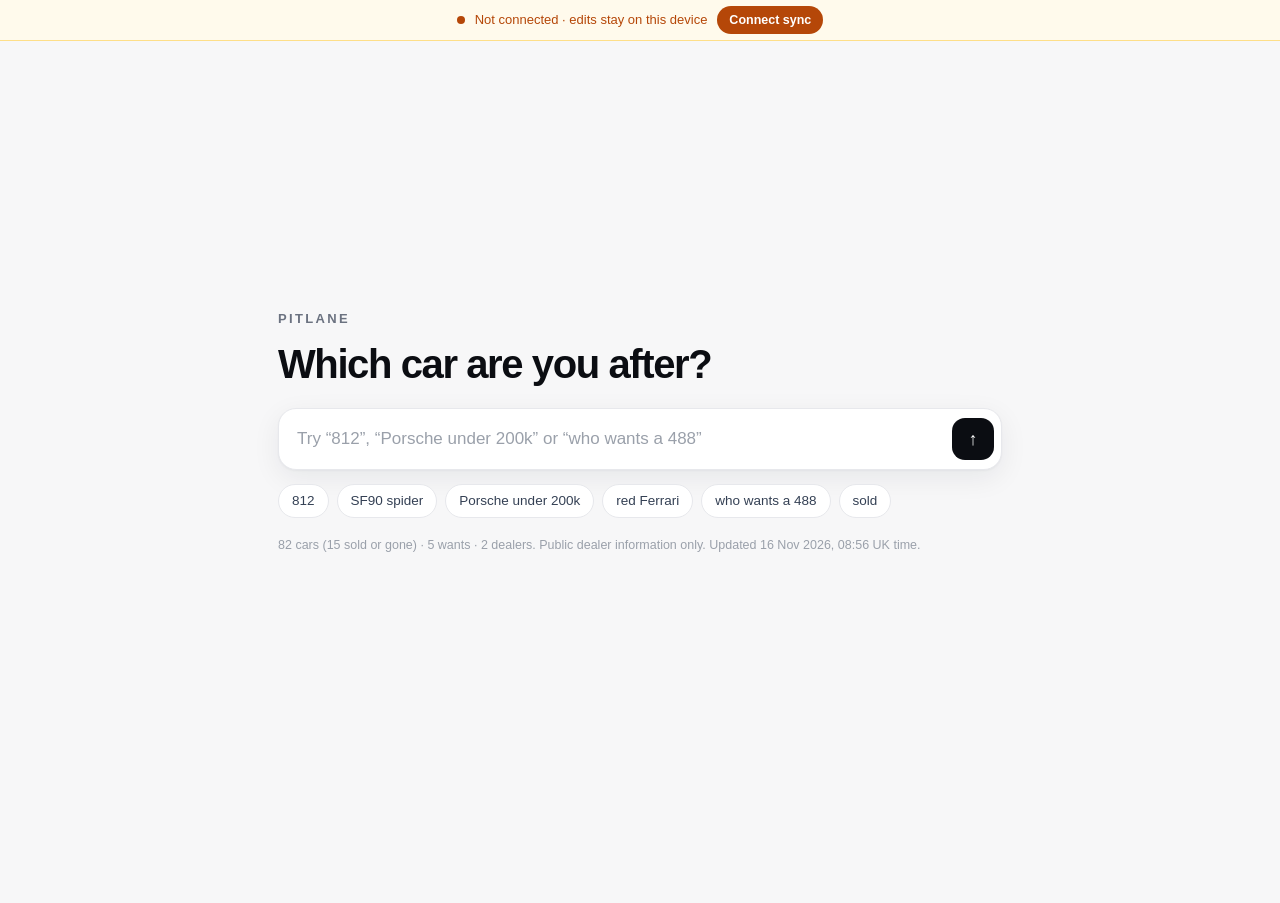
==== commit e3ae37dc: "Pitlane search 2026-11-16 08:56 GMT" ====
--- a/index.html
+++ b/index.html
@@ -81,11 +81,11 @@
 <div class="syncbar amber" id="syncbar"><span class="dot"></span><span class="msg">Loading sync…</span></div>
 <main><section class="hero"><p class="mark">Pitlane</p><h1>Which car are you after?</h1>
 <form class="ask" role="search" autocomplete="off"><input type="search" name="q" placeholder="Try “812”, “Porsche under 200k” or “who wants a 488”" aria-label="Ask for a car" enterkeyhint="search"><button class="go" aria-label="Search">&#8593;</button></form><div class="chips"><button type="button" data-q="812">812</button><button type="button" data-q="SF90 spider">SF90 spider</button><button type="button" data-q="Porsche under 200k">Porsche under 200k</button><button type="button" data-q="red Ferrari">red Ferrari</button><button type="button" data-q="who wants a 488">who wants a 488</button><button type="button" data-q="sold">sold</button></div>
-<p class="meta"><span id="meta"></span> Updated 12 Nov 2026, 08:55 UK time.</p></section>
+<p class="meta"><span id="meta"></span> Updated 16 Nov 2026, 08:56 UK time.</p></section>
 <section id="thread" aria-live="polite"></section></main>
 <div class="dock"><form class="ask" role="search" autocomplete="off"><button type="button" class="clr" id="clr" title="Clear the conversation">Clear</button><input type="search" name="q" placeholder="Ask for another car…" aria-label="Ask for a car" enterkeyhint="search"><button class="go" aria-label="Search">&#8593;</button></form></div>
 <div class="toast" id="toast"></div>
-<script>window.DD={"dealers": [{"id": "40f9ffdbce5481e4aabae4e20a33e876", "name": "Scuderia Prestige", "town": "Camberley, Surrey", "web": "https://www.scuderiaprestige.com/", "sell": "https://www.scuderiaprestige.com/sell-your-car/", "note": "Posts every new arrival on LinkedIn.", "kw": ["LaFerrari", "812 Superfast", "812 GTS", "458 Speciale", "488 Pista", "488", "F8", "GTC4", "Roma", "SF90", "296", "812 Competizione", "Aventador SVJ"], "socials": [["Instagram", "https://www.instagram.com/scuderia.prestige", false], ["Facebook", "https://www.facebook.com/ScuderiaPrestige", false], ["X", "https://x.com/scudprestige", true], ["LinkedIn", "https://www.linkedin.com/company/scuderia-prestige-automobile", true], ["Previously sold", "https://www.scuderiaprestige.com/previously-sold/", true]], "notion": "https://app.notion.com/40f9ffdbce5481e4aabae4e20a33e876"}, {"id": "40f9ffdbce5481fb8572e3b81350abb9", "name": "Premier GT", "town": "Washington, nr Pulborough, West Sussex", "web": "https://www.premiergt.com/", "sell": "https://www.premiergt.com/sell-your-car", "note": "Buys outright, part-ex, sale or return.", "kw": ["812", "458 Speciale", "488 Pista", "F12", "599", "SF90", "12Cilindri", "Purosangue", "Chiron", "Veyron", "Aventador", "Huracan", "Huracán", "Vanquish"], "socials": [["Instagram", "https://www.instagram.com/premiergt/", false], ["Facebook", "https://en-gb.facebook.com/premiergtsussex/", false], ["YouTube", "https://www.youtube.com/channel/UCiAyrBxe0xMvh654ayXJV3A/", true], ["X", "https://x.com/Premier_GT", true], ["LinkedIn", "https://www.linkedin.com/company/premier-gt-ltd", true], ["Sold gallery", "https://www.premiergt.com/used/vehicles/filters/sold/true/", true]], "notion": "https://app.notion.com/40f9ffdbce5481fb8572e3b81350abb9"}], "stock": [{"id": "40f9ffdbce548101ad8cd6b0e74af52c", "dealer": "Premier GT", "make": "Ferrari", "model": "330GT", "year": "1963", "miles": "88,500", "price": "£274,995", "gearbox": "Manual", "status": "Available", "url": "https://www.premiergt.com/used/cars/ferrari/330gt/2-2-full-nut-bolt-resto-concours-example-2121", "notes": "2+2. FULL NUT & BOLT RESTO. CONCOURS EXAMPLE", "manual": false, "notion": "https://app.notion.com/40f9ffdbce548101ad8cd6b0e74af52c"}, {"id": "40f9ffdbce548101b3c2e52520a1ab07", "dealer": "Scuderia Prestige", "make": "Mercedes-Benz", "model": "Maybach S600 Pullman", "year": "2019", "miles": "17,650", "price": "£249,950", "gearbox": "Automatic", "status": "Available", "url": "https://www.scuderiaprestige.com/vehicle-details/used-mercedes-benz-maybach-s600-pullman-for-sale-in-camberley-surrey-u1597/", "notes": "Huge Spec / Serviced 24/09/2026", "manual": false, "notion": "https://app.notion.com/40f9ffdbce548101b3c2e52520a1ab07"}, {"id": "40f9ffdbce54810d9401cbfa5c441641", "dealer": "Premier GT", "make": "Bentley", "model": "Continental GTC", "year": "2021", "miles": "21,560", "price": "£129,995", "gearbox": "Automatic", "status": "Available", "url": "https://www.premiergt.com/used/cars/bentley/continental-gtc/v8-mulliner-spec-dynamic-ride-rotating-display-carbon-interior-2228", "notes": "V8. MULLINER SPEC. DYNAMIC RIDE. ROTATING DISPLAY. CARBON INTERIOR", "manual": false, "notion": "https://app.notion.com/40f9ffdbce54810d9401cbfa5c441641"}, {"id": "40f9ffdbce54810db3f9ff8bebcfc080", "dealer": "Scuderia Prestige", "make": "Ferrari", "model": "Amalfi T V8", "year": "2026", "miles": "56", "price": "£224,950", "gearbox": "Automatic", "status": "Available", "url": "https://www.scuderiaprestige.com/vehicle-details/used-ferrari-amalfi-t-v8-for-sale-in-camberley-surrey-u1933/", "notes": "Delivery Mileage / Ferrari Warranty Sep 2030", "manual": false, "notion": "https://app.notion.com/40f9ffdbce54810db3f9ff8bebcfc080"}, {"id": "40f9ffdbce5481148000fc7d6f1b30b1", "dealer": "Premier GT", "make": "Ferrari", "model": "SF90", "year": "2024", "miles": "320", "price": "POA", "gearbox": "Automatic", "status": "Available", "url": "https://www.premiergt.com/used/cars/ferrari/sf90/xx-spider-over-80k-in-options-carbon-wheels-brushed-shields-2231", "notes": "XX SPIDER. OVER £80K IN OPTIONS. CARBON WHEELS. BRUSHED SHIELDS", "manual": false, "notion": "https://app.notion.com/40f9ffdbce5481148000fc7d6f1b30b1"}, {"id": "40f9ffdbce54811695bff67d142fdd46", "dealer": "Premier GT", "make": "Land", "model": "Rover Defender 110", "year": "2024", "miles": "35,280", "price": "£71,995", "gearbox": "", "status": "Gone", "url": "https://www.premiergt.com/used/cars/land-rover/defender-110/x-dynamic-hse-urban-upgrades-rear-screens-pano-roof-e-suspension-2222", "notes": "X-DYNAMIC HSE. URBAN UPGRADES. REAR SCREENS. PANO ROOF. E/SUSPENSION", "manual": false, "notion": "https://app.notion.com/40f9ffdbce54811695bff67d142fdd46"}, {"id": "40f9ffdbce54811bba79eddd21e3a95d", "dealer": "Premier GT", "make": "Lotus", "model": "Esprit", "year": "1999", "miles": "47,080", "price": "£54,995", "gearbox": "", "status": "Sold", "url": "https://www.premiergt.com/used/cars/lotus/esprit/sport-350-1-of-42-rhd-superb-example-comprehensive-history-front-ppf-2122", "notes": "SPORT 350. 1 OF 42 RHD. SUPERB EXAMPLE. COMPREHENSIVE HISTORY. FRONT PPF", "manual": false, "notion": "https://app.notion.com/40f9ffdbce54811bba79eddd21e3a95d"}, {"id": "40f9ffdbce54811dbe68d2fb711d79cb", "dealer": "Scuderia Prestige", "make": "Porsche", "model": "911 992 GT3", "year": "2023", "miles": "5,750", "price": "£166,950", "gearbox": "Automatic", "status": "Sold", "url": "https://www.scuderiaprestige.com/vehicle-details/used-porsche-911-992-gt3-for-sale-in-camberley-surrey-u1866/", "notes": "HUGE SPEC/ PPF / PCCB / ClubSport Pack", "manual": false, "notion": "https://app.notion.com/40f9ffdbce54811dbe68d2fb711d79cb"}, {"id": "40f9ffdbce54812496c5ec0c98a03d24", "dealer": "Premier GT", "make": "Ferrari", "model": "348", "year": "1992", "miles": "8,615", "price": "£89,995", "gearbox": "Manual", "status": "Available", "url": "https://www.premiergt.com/used/cars/ferrari/348/ts-low-mileage-stunning-example-1983", "notes": "TS. LOW MILEAGE. STUNNING EXAMPLE", "manual": false, "notion": "https://app.notion.com/40f9ffdbce54812496c5ec0c98a03d24"}, {"id": "40f9ffdbce54812599ffd1ebba9436a0", "dealer": "Scuderia Prestige", "make": "Land", "model": "Rover Range Rover P400 MHEV Autobiography", "year": "2023", "miles": "28,926", "price": "£76,500", "gearbox": "Automatic", "status": "Available", "url": "https://www.scuderiaprestige.com/vehicle-details/used-land-rover-range-rover-p400-mhev-autobiography-for-sale-in-camberley-surrey-u1737/", "notes": "Massage / Deployable Side Steps / Shadow Pack", "manual": false, "notion": "https://app.notion.com/40f9ffdbce54812599ffd1ebba9436a0"}, {"id": "40f9ffdbce548129b324c56235085b26", "dealer": "Premier GT", "make": "Lotus", "model": "Exige", "year": "", "miles": "", "price": "£79,995", "gearbox": "Paddle (from text)", "status": "Available", "url": "https://www.premiergt.com/used/cars/lotus/exige/v6-cup-r-gt4-brand-new-gearbox-successful-car-spares-package-inc-wheels-1749", "notes": "V6 CUP R GT4. BRAND NEW GEARBOX. SUCCESSFUL CAR. SPARES PACKAGE INC WHEELS", "manual": false, "notion": "https://app.notion.com/40f9ffdbce548129b324c56235085b26"}, {"id": "40f9ffdbce54812aa033e6081e6f0a72", "dealer": "Scuderia Prestige", "make": "Ferrari", "model": "296 GTS T V6", "year": "2024", "miles": "350", "price": "£259,950", "gearbox": "", "status": "Gone", "url": "https://www.scuderiaprestige.com/vehicle-details/used-ferrari-296-gts-t-v6-for-sale-in-camberley-surrey-u1930/", "notes": "£57K+ Spec / Topaz PPF / Special Paint", "manual": false, "notion": "https://app.notion.com/40f9ffdbce54812aa033e6081e6f0a72"}, {"id": "40f9ffdbce548130abc8fbd2280bead2", "dealer": "Premier GT", "make": "Aston", "model": "Martin Vantage", "year": "2023", "miles": "700", "price": "£209,995", "gearbox": "Automatic", "status": "Available", "url": "https://www.premiergt.com/used/cars/aston-martin/vantage/v12-1-of-333-over-45k-in-options-lightweight-package-livery-package-2061", "notes": "V12. 1 OF 333. OVER £45K IN OPTIONS. LIGHTWEIGHT PACKAGE. LIVERY PACKAGE", "manual": false, "notion": "https://app.notion.com/40f9ffdbce548130abc8fbd2280bead2"}, {"id": "40f9ffdbce548133b30be03f4a48aff4", "dealer": "Premier GT", "make": "McLaren", "model": "720S", "year": "2017", "miles": "8,075", "price": "£144,995", "gearbox": "Automatic", "status": "Available", "url": "https://www.premiergt.com/used/cars/mclaren/720s/v8-ssg-full-msh-carbon-pack-1-carbon-interior-ceramics-lift-b-o-2190", "notes": "V8 SSG. FULL MSH. CARBON PACK 1. CARBON INTERIOR. CERAMICS. LIFT. B & O", "manual": false, "notion": "https://app.notion.com/40f9ffdbce548133b30be03f4a48aff4"}, {"id": "40f9ffdbce548139a70fcd188c9c6dcf", "dealer": "Scuderia Prestige", "make": "Honda", "model": "CMX1100 Rebel SE", "year": "2026", "miles": "407", "price": "£8,995", "gearbox": "Automatic", "status": "Sold", "url": "https://www.scuderiaprestige.com/vehicle-details/used-honda-cmx1100-rebel-se-for-sale-in-camberley-surrey-u1938/", "notes": "Rare CMX1100 Rebel SE / Under 500 Miles", "manual": false, "notion": "https://app.notion.com/40f9ffdbce548139a70fcd188c9c6dcf"}, {"id": "40f9ffdbce548139bc1beff8b53b67a2", "dealer": "Scuderia Prestige", "make": "Porsche", "model": "911 992 GT3", "year": "2026", "miles": "3,756", "price": "£183,950", "gearbox": "Automatic", "status": "Available", "url": "https://www.scuderiaprestige.com/vehicle-details/used-porsche-911-992-gt3-for-sale-in-camberley-surrey-u1882/", "notes": "Front Lift / Full PPF / Carbon Interior Pack", "manual": false, "notion": "https://app.notion.com/40f9ffdbce548139bc1beff8b53b67a2"}, {"id": "40f9ffdbce54813aa548d820c4f5acb9", "dealer": "Premier GT", "make": "Aston", "model": "Martin DBX", "year": "2025", "miles": "11,000", "price": "£179,995", "gearbox": "Automatic", "status": "Available", "url": "https://www.premiergt.com/used/cars/aston-martin/dbx/707-v8-vat-q-q-paintwork-40k-in-options-duotone-interior-h-c-seats-2246", "notes": "707 V8. VAT Q. Q PAINTWORK. 40K IN OPTIONS. DUOTONE INTERIOR. H & C SEATS", "manual": false, "notion": "https://app.notion.com/40f9ffdbce54813aa548d820c4f5acb9"}, {"id": "40f9ffdbce54813abb47c93cd5d53b6b", "dealer": "Scuderia Prestige", "make": "Audi", "model": "RS6 Avant TFSI V8 Vorsprung", "year": "2020", "miles": "12,605", "price": "£82,950", "gearbox": "Automatic", "status": "Available", "url": "https://www.scuderiaprestige.com/vehicle-details/used-audi-rs6-avant-tfsi-v8-vorsprung-for-sale-in-camberley-surrey-u1860/", "notes": "PPF + CARBON FIBRE EVENTURI AIR INTAKES!", "manual": false, "notion": "https://app.notion.com/40f9ffdbce54813abb47c93cd5d53b6b"}, {"id": "40f9ffdbce54813ca6cfde8a390e80d1", "dealer": "Scuderia Prestige", "make": "Land", "model": "Rover Range Rover P530 V8 SV", "year": "2023", "miles": "7,839", "price": "£104,950", "gearbox": "Automatic", "status": "Available", "url": "https://www.scuderiaprestige.com/vehicle-details/used-land-rover-range-rover-p530-v8-sv-for-sale-in-camberley-surrey-u1857/", "notes": "Massage Seats / Cooled Seats / Pano / HUD", "manual": false, "notion": "https://app.notion.com/40f9ffdbce54813ca6cfde8a390e80d1"}, {"id": "40f9ffdbce5481439544e481b8553655", "dealer": "Scuderia Prestige", "make": "Lamborghini", "model": "Urus V8 BiTurbo", "year": "2022", "miles": "29,151", "price": "£164,950", "gearbox": "Automatic", "status": "Available", "url": "https://www.scuderiaprestige.com/vehicle-details/used-lamborghini-urus-v8-biturbo-for-sale-in-camberley-surrey-u1898/", "notes": "Pano Roof / Int Carbon Pack / B&O 3D", "manual": false, "notion": "https://app.notion.com/40f9ffdbce5481439544e481b8553655"}, {"id": "40f9ffdbce548144aa07e348a8e05cbb", "dealer": "Premier GT", "make": "McLaren", "model": "650S", "year": "2015", "miles": "1,400", "price": "£264,995", "gearbox": "Automatic", "status": "Available", "url": "https://www.premiergt.com/used/cars/mclaren/650s/le-mans-uk-car-1-of-50-examples-carbon-interior-exterior-front-lift-2188", "notes": "LE MANS. UK CAR. 1 OF 50 EXAMPLES. CARBON INTERIOR & EXTERIOR. FRONT LIFT", "manual": false, "notion": "https://app.notion.com/40f9ffdbce548144aa07e348a8e05cbb"}, {"id": "40f9ffdbce548146b984debaeeeff6f8", "dealer": "Scuderia Prestige", "make": "Toyota", "model": "Alphard Vellfire Executive Lounge", "year": "2020", "miles": "16,720", "price": "£36,950", "gearbox": "Automatic", "status": "Available", "url": "https://www.scuderiaprestige.com/vehicle-details/used-toyota-alphard-vellfire-executive-lounge-for-sale-in-camberley-surrey-u1881/", "notes": "Vellfire / JBL / Heated & Cooled Seats", "manual": false, "notion": "https://app.notion.com/40f9ffdbce548146b984debaeeeff6f8"}, {"id": "40f9ffdbce54814f8edee428f49ad39b", "dealer": "Premier GT", "make": "Ferrari", "model": "F430", "year": "2009", "miles": "9,290", "price": "£749,995", "gearbox": "Automatic", "status": "Reserved", "url": "https://www.premiergt.com/used/cars/ferrari/f430/scuderia-spider-16m-1-of-499-1-of-48-rhd-uk-car-factory-satin-paint-2174", "notes": "SCUDERIA SPIDER 16M. 1 OF 499. 1 OF 48 RHD. UK CAR. FACTORY SATIN PAINT", "manual": false, "notion": "https://app.notion.com/40f9ffdbce54814f8edee428f49ad39b"}, {"id": "40f9ffdbce54814f9407c039d2bda46f", "dealer": "Premier GT", "make": "BMW", "model": "M5", "year": "2021", "miles": "10,170", "price": "£159,995", "gearbox": "Automatic", "status": "Available", "url": "https://www.premiergt.com/used/cars/bmw/m5/cs-full-satin-ppf-carbon-engine-bay-carbon-buckets-ceramics-hud-2210", "notes": "CS. FULL SATIN PPF. CARBON ENGINE BAY. CARBON BUCKETS. CERAMICS. HUD", "manual": false, "notion": "https://app.notion.com/40f9ffdbce54814f9407c039d2bda46f"}, {"id": "40f9ffdbce548151ac16d1cbd7b1234b", "dealer": "Premier GT", "make": "Land", "model": "Rover Defender 90", "year": "2015", "miles": "34,980", "price": "£49,895", "gearbox": "Manual", "status": "Available", "url": "https://www.premiergt.com/used/cars/land-rover/defender-90/td-soft-top-xs-momo-wheel-heated-seats-alpine-stereo-rear-bench-seats-2208", "notes": "TD SOFT TOP XS. MOMO WHEEL. HEATED SEATS. ALPINE STEREO. REAR BENCH SEATS", "manual": false, "notion": "https://app.notion.com/40f9ffdbce548151ac16d1cbd7b1234b"}, {"id": "40f9ffdbce548158950ee05eacc5531d", "dealer": "Premier GT", "make": "Porsche", "model": "911", "year": "2023", "miles": "6,280", "price": "£94,995", "gearbox": "Automatic", "status": "Available", "url": "https://www.premiergt.com/used/cars/porsche/911/targa-4-pdk-warranty-adaptive-cruise-control-heated-seats-heated-wheel-2243", "notes": "TARGA 4 PDK. WARRANTY. ADAPTIVE CRUISE CONTROL. HEATED SEATS. HEATED WHEEL", "manual": false, "notion": "https://app.notion.com/40f9ffdbce548158950ee05eacc5531d"}, {"id": "40f9ffdbce548169a309c4cf7c94771a", "dealer": "Scuderia Prestige", "make": "Mercedes-Benz", "model": "G Class G63 V8 AMG Carbon Edition", "year": "2023", "miles": "12,670", "price": "£159,995", "gearbox": "Automatic", "status": "Available", "url": "https://www.scuderiaprestige.com/vehicle-details/used-mercedes-benz-g-class-g63-v8-amg-carbon-edition-for-sale-in-camberley-surrey-u1819/", "notes": "Carbon Edition / Carbon Trim / Tech Pack / PPF", "manual": false, "notion": "https://app.notion.com/40f9ffdbce548169a309c4cf7c94771a"}, {"id": "40f9ffdbce54816a840dc2fcc36dcdee", "dealer": "Premier GT", "make": "Aston", "model": "Martin Vanquish", "year": "2015", "miles": "5,590", "price": "£99,995", "gearbox": "Automatic", "status": "Gone", "url": "https://www.premiergt.com/used/cars/aston-martin/vanquish/v12-one-owner-low-mileage-carbon-fibre-interior-one-77-wheel-b-o-2165", "notes": "V12. ONE OWNER. LOW MILEAGE. CARBON FIBRE INTERIOR. ONE-77 WHEEL. B & O", "manual": false, "notion": "https://app.notion.com/40f9ffdbce54816a840dc2fcc36dcdee"}, {"id": "40f9ffdbce54816a8e19fe00d7884326", "dealer": "Scuderia Prestige", "make": "Mercedes-Benz", "model": "S Class S500Lh MHEV AMG Line", "year": "2021", "miles": "36,535", "price": "£65,950", "gearbox": "Automatic", "status": "Available", "url": "https://www.scuderiaprestige.com/vehicle-details/used-mercedes-benz-s-class-s500lh-mhev-amg-line-for-sale-in-camberley-surrey-u1562/", "notes": "Pano Roof / Burmester / Chauffer Pack", "manual": false, "notion": "https://app.notion.com/40f9ffdbce54816a8e19fe00d7884326"}, {"id": "40f9ffdbce54816cb964fcad04f0c854", "dealer": "Scuderia Prestige", "make": "Lamborghini", "model": "Revuelto V12 HPEV", "year": "2024", "miles": "436", "price": "£449,000", "gearbox": "", "status": "Sold", "url": "https://www.scuderiaprestige.com/vehicle-details/used-lamborghini-revuelto-v12-hpev-for-sale-in-camberley-surrey-u1922/", "notes": "Ad Personam Int/Ext / Warranty May 2029", "manual": false, "notion": "https://app.notion.com/40f9ffdbce54816cb964fcad04f0c854"}, {"id": "40f9ffdbce54816d9402c5258951bb55", "dealer": "Scuderia Prestige", "make": "Mercedes-Benz", "model": "GLA GLA220d AMG Line", "year": "2020", "miles": "43,513", "price": "£22,950", "gearbox": "Automatic", "status": "Available", "url": "https://www.scuderiaprestige.com/vehicle-details/used-mercedes-benz-gla-gla220d-amg-line-for-sale-in-camberley-surrey-u1864/", "notes": "Pano Roof / Heated Seats / Rear Camera", "manual": false, "notion": "https://app.notion.com/40f9ffdbce54816d9402c5258951bb55"}, {"id": "40f9ffdbce54816dbf9de51ea5a1cce5", "dealer": "Scuderia Prestige", "make": "Rolls-Royce", "model": "Wraith V12", "year": "2015", "miles": "31,570", "price": "£94,995", "gearbox": "Automatic", "status": "Available", "url": "https://www.scuderiaprestige.com/vehicle-details/used-rolls-royce-wraith-v12-for-sale-in-camberley-surrey-u1909/", "notes": "Starlight Headliner / Head-Up Display", "manual": false, "notion": "https://app.notion.com/40f9ffdbce54816dbf9de51ea5a1cce5"}, {"id": "40f9ffdbce5481778a25c43af79cad58", "dealer": "Premier GT", "make": "Ferrari", "model": "Purosangue", "year": "2024", "miles": "2,975", "price": "£329,985", "gearbox": "Automatic", "status": "Available", "url": "https://www.premiergt.com/used/cars/ferrari/purosangue/-80k-in-options-warranty-historic-paint-carbon-int-ext-pack-pano-roof-2199", "notes": "£80K IN OPTIONS. WARRANTY. HISTORIC PAINT. CARBON INT/EXT PACK. PANO ROOF", "manual": false, "notion": "https://app.notion.com/40f9ffdbce5481778a25c43af79cad58"}, {"id": "40f9ffdbce548182b871d29df2c10d99", "dealer": "Scuderia Prestige", "make": "Bentley", "model": "Bentayga W12 Mulliner", "year": "2017", "miles": "34,538", "price": "£64,950", "gearbox": "Automatic", "status": "Available", "url": "https://www.scuderiaprestige.com/vehicle-details/used-bentley-bentayga-w12-mulliner-for-sale-in-camberley-surrey-u1851/", "notes": "Rear Entertainment / Naim for Bentley", "manual": false, "notion": "https://app.notion.com/40f9ffdbce548182b871d29df2c10d99"}, {"id": "40f9ffdbce54818f96f1f4874fa77f6d", "dealer": "Scuderia Prestige", "make": "GMC", "model": "Hummer EV Edition 1", "year": "2022", "miles": "7,351", "price": "£144,950", "gearbox": "Automatic", "status": "Available", "url": "https://www.scuderiaprestige.com/vehicle-details/used-gmc-hummer-ev-edition-1-for-sale-in-camberley-surrey-u1637/", "notes": "Rare Edition 1 Hummer EV / Off-Road Package", "manual": false, "notion": "https://app.notion.com/40f9ffdbce54818f96f1f4874fa77f6d"}, {"id": "40f9ffdbce548195a073f8ddb8f69462", "dealer": "Premier GT", "make": "Porsche", "model": "Macan", "year": "2022", "miles": "38,000", "price": "£46,995", "gearbox": "Automatic", "status": "Available", "url": "https://www.premiergt.com/used/cars/porsche/macan/s-pdk-pano-roof-bose-sound-system-heated-front-seats-reversing-camera-2177", "notes": "S PDK. PANO ROOF. BOSE SOUND SYSTEM. HEATED FRONT SEATS. REVERSING CAMERA", "manual": false, "notion": "https://app.notion.com/40f9ffdbce548195a073f8ddb8f69462"}, {"id": "40f9ffdbce5481968e4ddd40f884cbe1", "dealer": "Premier GT", "make": "Lamborghini", "model": "Huracan", "year": "2019", "miles": "8,955", "price": "£299,995", "gearbox": "Automatic", "status": "Available", "url": "https://www.premiergt.com/used/cars/lamborghini/huracan/lp-640-4-performante-spyder-lambo-warranty-arancio-borealis-full-ppf-2224", "notes": "LP 640-4 PERFORMANTE SPYDER. LAMBO WARRANTY. ARANCIO BOREALIS. FULL PPF", "manual": false, "notion": "https://app.notion.com/40f9ffdbce5481968e4ddd40f884cbe1"}, {"id": "40f9ffdbce548198a314db440e0e949e", "dealer": "Premier GT", "make": "Aston", "model": "Martin DBS", "year": "2010", "miles": "17,985", "price": "£81,995", "gearbox": "Automatic", "status": "Available", "url": "https://www.premiergt.com/used/cars/aston-martin/dbs/v12-volante-full-ash-carbon-ext-ceramic-brakes-bang-olufsen-2229", "notes": "V12 VOLANTE. FULL ASH. CARBON EXT. CERAMIC BRAKES. BANG & OLUFSEN", "manual": false, "notion": "https://app.notion.com/40f9ffdbce548198a314db440e0e949e"}, {"id": "40f9ffdbce54819cbdacc09caaeeb495", "dealer": "Scuderia Prestige", "make": "Bentley", "model": "Continental V8 GTC", "year": "2021", "miles": "16,940", "price": "£113,950", "gearbox": "Automatic", "status": "Available", "url": "https://www.scuderiaprestige.com/vehicle-details/used-bentley-continental-v8-gtc-for-sale-in-camberley-surrey-u1800/", "notes": "Titanium Exhaust / Great Spec", "manual": false, "notion": "https://app.notion.com/40f9ffdbce54819cbdacc09caaeeb495"}, {"id": "40f9ffdbce5481a08a0bf6f4f1a78114", "dealer": "Premier GT", "make": "Bugatti", "model": "Veyron", "year": "2013", "miles": "6,600", "price": "POA", "gearbox": "Automatic", "status": "Available", "url": "https://www.premiergt.com/used/cars/bugatti/veyron/grand-sport-vitesse-one-of-one-in-the-world-la-maison-pur-sang-2092", "notes": "GRAND SPORT VITESSE. ONE OF ONE IN THE WORLD. LA MAISON PUR SANG", "manual": false, "notion": "https://app.notion.com/40f9ffdbce5481a08a0bf6f4f1a78114"}, {"id": "40f9ffdbce5481a5b6dbca649413eb81", "dealer": "Scuderia Prestige", "make": "McLaren", "model": "675LT V8 SSG", "year": "2017", "miles": "19,734", "price": "£314,500", "gearbox": "Automatic", "status": "Available", "url": "https://www.scuderiaprestige.com/vehicle-details/used-mclaren-675lt-v8-ssg-for-sale-in-camberley-surrey-u6/", "notes": "McLaren Warranty / £29K Special Paint", "manual": false, "notion": "https://app.notion.com/40f9ffdbce5481a5b6dbca649413eb81"}, {"id": "40f9ffdbce5481aa881ef588b7f41620", "dealer": "Premier GT", "make": "Jaguar", "model": "F-Type", "year": "2016", "miles": "716", "price": "£149,995", "gearbox": "Automatic", "status": "Available", "url": "https://www.premiergt.com/used/cars/jaguar/f-type/project-7-1-of-250-lightning-silver-paintwork-low-mileage-ceramics-2171", "notes": "PROJECT 7. 1 OF 250. LIGHTNING SILVER PAINTWORK. LOW MILEAGE. CERAMICS", "manual": false, "notion": "https://app.notion.com/40f9ffdbce5481aa881ef588b7f41620"}, {"id": "40f9ffdbce5481ab85a5e7a3a962675b", "dealer": "Scuderia Prestige", "make": "Ferrari", "model": "GTC4Lusso T V8", "year": "2018", "miles": "34,882", "price": "£129,950", "gearbox": "Automatic", "status": "Available", "url": "https://www.scuderiaprestige.com/vehicle-details/used-ferrari-gtc4lusso-t-v8-for-sale-in-camberley-surrey-u1923/", "notes": "Carbon Fibre / Pass Display / Pano Roof", "manual": false, "notion": "https://app.notion.com/40f9ffdbce5481ab85a5e7a3a962675b"}, {"id": "40f9ffdbce5481aba6e7df45c54ca406", "dealer": "Premier GT", "make": "Chevrolet", "model": "Corvette Stingray", "year": "1963", "miles": "", "price": "£199,995", "gearbox": "Manual", "status": "Available", "url": "https://www.premiergt.com/used/cars/chevrolet/corvette-stingray/split-window-manual-fuelie-full-resto-matching-numbers-immaculate-2152", "notes": "SPLIT WINDOW MANUAL FUELIE. FULL RESTO. MATCHING NUMBERS. IMMACULATE", "manual": false, "notion": "https://app.notion.com/40f9ffdbce5481aba6e7df45c54ca406"}, {"id": "40f9ffdbce5481b58dcbfee207fab13b", "dealer": "Premier GT", "make": "Lamborghini", "model": "Aventador SV", "year": "2016", "miles": "3,270", "price": "£599,995", "gearbox": "", "status": "Sold", "url": "https://www.premiergt.com/used/cars/lamborghini/aventador-sv/ad-personam-factory-satin-carbon-fibre-ext-comfort-seats-front-lift-2136", "notes": "AD PERSONAM. FACTORY SATIN CARBON FIBRE EXT. COMFORT SEATS. FRONT LIFT", "manual": false, "notion": "https://app.notion.com/40f9ffdbce5481b58dcbfee207fab13b"}, {"id": "40f9ffdbce5481b5a398ca7fb1abe1c1", "dealer": "Premier GT", "make": "Ferrari", "model": "F430", "year": "2010", "miles": "26,095", "price": "£409,995", "gearbox": "Automatic", "status": "Available", "url": "https://www.premiergt.com/used/cars/ferrari/f430/scuderia-uk-supplied-full-fsh-grigio-corsa-racing-livery-carbon-int-2198", "notes": "SCUDERIA. UK SUPPLIED. FULL FSH. GRIGIO CORSA RACING LIVERY. CARBON INT", "manual": false, "notion": "https://app.notion.com/40f9ffdbce5481b5a398ca7fb1abe1c1"}, {"id": "40f9ffdbce5481bcbe11f5c5dc6b9205", "dealer": "Premier GT", "make": "Land", "model": "Rover Range Rover Sport SVR", "year": "2022", "miles": "49,500", "price": "£47,995", "gearbox": "Automatic", "status": "Available", "url": "https://www.premiergt.com/used/cars/land-rover/range-rover-sport-svr/carbon-edition-deployable-side-steps-matrix-leds-carbon-fibre-engine-bay-2206", "notes": "CARBON EDITION. DEPLOYABLE SIDE STEPS. MATRIX LEDs. CARBON FIBRE ENGINE BAY", "manual": false, "notion": "https://app.notion.com/40f9ffdbce5481bcbe11f5c5dc6b9205"}, {"id": "40f9ffdbce5481c2bfaec142e2a154be", "dealer": "Premier GT", "make": "Porsche", "model": "911 GT3", "year": "2025", "miles": "1,650", "price": "£199,995", "gearbox": "Manual", "status": "Available", "url": "https://www.premiergt.com/used/cars/porsche/911-gt3/-30k-in-options-weissach-package-pccbs-lift-system-bose-2226", "notes": "£30K IN OPTIONS. WEISSACH PACKAGE. PCCBS. LIFT SYSTEM. BOSE", "manual": false, "notion": "https://app.notion.com/40f9ffdbce5481c2bfaec142e2a154be"}, {"id": "40f9ffdbce5481c4aa94f4733ffac95d", "dealer": "Scuderia Prestige", "make": "McLaren", "model": "600LT Spider", "year": "2020", "miles": "23,514", "price": "£154,950", "gearbox": "Automatic", "status": "Gone", "url": "https://www.scuderiaprestige.com/vehicle-details/used-mclaren-600lt-spider-for-sale-in-camberley-surrey-u1915/", "notes": "Full PPF / McLaren Warranty / Lift", "manual": false, "notion": "https://app.notion.com/40f9ffdbce5481c4aa94f4733ffac95d"}, {"id": "40f9ffdbce5481c6806ed83bb221f5cc", "dealer": "Premier GT", "make": "Ferrari", "model": "599 GTB", "year": "2007", "miles": "34,750", "price": "£134,995", "gearbox": "Automatic", "status": "Available", "url": "https://www.premiergt.com/used/cars/ferrari/599-gtb/fiorano-f1-comprehensive-history-carbon-fibre-driver-zone-bose-2247", "notes": "FIORANO F1. COMPREHENSIVE HISTORY. CARBON FIBRE DRIVER ZONE. BOSE", "manual": false, "notion": "https://app.notion.com/40f9ffdbce5481c6806ed83bb221f5cc"}, {"id": "40f9ffdbce5481ca8e9cf1b8e6ce9772", "dealer": "Premier GT", "make": "Aston", "model": "Martin DB12", "year": "2024", "miles": "4,020", "price": "£177,500", "gearbox": "Automatic", "status": "Available", "url": "https://www.premiergt.com/used/cars/aston-martin/db12/v8-volante-50k-options-ceramics-black-ext-pack-duotone-interior-b-o-2233", "notes": "V8 VOLANTE. £50K OPTIONS. CERAMICS. BLACK EXT PACK. DUOTONE INTERIOR. B&O", "manual": false, "notion": "https://app.notion.com/40f9ffdbce5481ca8e9cf1b8e6ce9772"}, {"id": "40f9ffdbce5481ca97aed7a2d3408222", "dealer": "Scuderia Prestige", "make": "Mitsubishi", "model": "Evo 6 Tommi Makinen RS", "year": "2000", "miles": "87,377", "price": "£49,995", "gearbox": "Manual", "status": "Available", "url": "https://www.scuderiaprestige.com/vehicle-details/used-mitsubishi-evo-6-tommi-makinen-rs-for-sale-in-camberley-surrey-u1812/", "notes": "Rare & Highly Original Example / 1 of 190", "manual": false, "notion": "https://app.notion.com/40f9ffdbce5481ca97aed7a2d3408222"}, {"id": "40f9ffdbce5481caac34e57c9eb3c268", "dealer": "Scuderia Prestige", "make": "Maserati", "model": "Granturismo MC Trofeo GT4", "year": "2010", "miles": "18,342", "price": "£57,950", "gearbox": "Automatic", "status": "Gone", "url": "https://www.scuderiaprestige.com/vehicle-details/used-maserati-granturismo-mc-trofeo-gt4-for-sale-in-camberley-surrey-u1712/", "notes": "Rare Road Legal / 1 of 42 / Just Serviced!", "manual": false, "notion": "https://app.notion.com/40f9ffdbce5481caac34e57c9eb3c268"}, {"id": "40f9ffdbce5481cc83f5e5711758fd5f", "dealer": "Premier GT", "make": "Praga", "model": "Bohema", "year": "", "miles": "", "price": "POA", "gearbox": "Automatic", "status": "Available", "url": "https://www.premiergt.com/used/cars/praga/bohema/available-for-purchase-please-contact-us-to-discuss-further-information-1865", "notes": "AVAILABLE FOR PURCHASE. PLEASE CONTACT US TO DISCUSS FURTHER INFORMATION", "manual": false, "notion": "https://app.notion.com/40f9ffdbce5481cc83f5e5711758fd5f"}, {"id": "40f9ffdbce5481cd8e32dee40870f4c5", "dealer": "Premier GT", "make": "Alfa", "model": "Romeo Giulietta", "year": "1960", "miles": "7,315", "price": "£395,995", "gearbox": "Manual", "status": "Available", "url": "https://www.premiergt.com/used/cars/alfa-romeo/giulietta/sprint-zagato-1-of-200-ex-competition-car-extensive-documented-history-2023", "notes": "SPRINT ZAGATO. 1 OF 200. EX COMPETITION CAR. EXTENSIVE DOCUMENTED HISTORY", "manual": false, "notion": "https://app.notion.com/40f9ffdbce5481cd8e32dee40870f4c5"}, {"id": "40f9ffdbce5481cfbaabc50a94dc2ff6", "dealer": "Premier GT", "make": "Porsche", "model": "911 GT3 RS", "year": "2011", "miles": "14,215", "price": "£374,995", "gearbox": "Manual", "status": "Available", "url": "https://www.premiergt.com/used/cars/porsche/911-gt3-rs/stunning-example-weiss-gold-decals-pccbs-pcm-s-chrono-lift-2237", "notes": "STUNNING EXAMPLE. WEISS GOLD DECALS. PCCBS. PCM. S/CHRONO. LIFT", "manual": false, "notion": "https://app.notion.com/40f9ffdbce5481cfbaabc50a94dc2ff6"}, {"id": "40f9ffdbce5481d2ba21d27c5c18d0b1", "dealer": "Premier GT", "make": "Land", "model": "Rover Defender 90", "year": "2021", "miles": "11,670", "price": "£74,995", "gearbox": "", "status": "Gone", "url": "https://www.premiergt.com/used/cars/land-rover/defender-90/v8-plumb-bodykit-urban-wheels-carbon-fibre-interior-quicksilver-exhaust-2084", "notes": "V8. PLUMB BODYKIT. URBAN WHEELS. CARBON FIBRE INTERIOR. QUICKSILVER EXHAUST", "manual": false, "notion": "https://app.notion.com/40f9ffdbce5481d2ba21d27c5c18d0b1"}, {"id": "40f9ffdbce5481d78ad7cddb53c0d011", "dealer": "Premier GT", "make": "Mercedes-Benz", "model": "V Class", "year": "2023", "miles": "19,735", "price": "£129,995", "gearbox": "Automatic", "status": "Available", "url": "https://www.premiergt.com/used/cars/mercedes-benz/v-class/v-300-sutton-executive-class-vat-q-vip-seats-starlight-headliner-tvs-2227", "notes": "V 300 SUTTON EXECUTIVE CLASS. VAT Q. VIP SEATS. STARLIGHT HEADLINER. TVS", "manual": false, "notion": "https://app.notion.com/40f9ffdbce5481d78ad7cddb53c0d011"}, {"id": "40f9ffdbce5481d78dd9f917b50d9113", "dealer": "Scuderia Prestige", "make": "Mercedes-Benz", "model": "SLS 63 V8 AMG", "year": "2011", "miles": "33,137", "price": "£326,995", "gearbox": "Automatic", "status": "Available", "url": "https://www.scuderiaprestige.com/vehicle-details/used-mercedes-benz-sls-63-v8-amg-for-sale-in-camberley-surrey-u1919/", "notes": "Full PPF / Bang & Olufsen / Rear Camera", "manual": false, "notion": "https://app.notion.com/40f9ffdbce5481d78dd9f917b50d9113"}, {"id": "40f9ffdbce5481d98848c878ef94475a", "dealer": "Scuderia Prestige", "make": "Ferrari", "model": "12Cilindri V12", "year": "2025", "miles": "56", "price": "£409,950", "gearbox": "Automatic", "status": "Available", "url": "https://www.scuderiaprestige.com/vehicle-details/used-ferrari-12cilindri-v12-for-sale-in-camberley-surrey-u1949/", "notes": "£106K+ Spec / 4-Layer Rosso Magma Paint!", "manual": false, "notion": "https://app.notion.com/40f9ffdbce5481d98848c878ef94475a"}, {"id": "40f9ffdbce5481dd9492c5d2d27cc792", "dealer": "Premier GT", "make": "Ferrari", "model": "F8 Tributo", "year": "2021", "miles": "5,700", "price": "£299,995", "gearbox": "Automatic", "status": "Gone", "url": "https://www.premiergt.com/used/cars/ferrari/f8-tributo/full-ppf-full-carbon-fibre-interior-package-passenger-display-2213", "notes": "FULL PPF. FULL CARBON FIBRE INTERIOR PACKAGE. PASSENGER DISPLAY", "manual": false, "notion": "https://app.notion.com/40f9ffdbce5481dd9492c5d2d27cc792"}, {"id": "40f9ffdbce5481df8f63d9838d5c62d9", "dealer": "Scuderia Prestige", "make": "Ford", "model": "Mustang Shelby GT350H Hertz Rent-A-Racer", "year": "1966", "miles": "86,354", "price": "£169,000", "gearbox": "Automatic", "status": "Available", "url": "https://www.scuderiaprestige.com/vehicle-details/used-ford-mustang-shelby-gt350h-hertz-rent-a-racer-for-sale-in-camberley-surrey-u1868/", "notes": "Rare Hertz Shelby GT350!", "manual": false, "notion": "https://app.notion.com/40f9ffdbce5481df8f63d9838d5c62d9"}, {"id": "40f9ffdbce5481dfb065f69b30b6db9c", "dealer": "Premier GT", "make": "Ferrari", "model": "488 Pista", "year": "2019", "miles": "11,150", "price": "£399,995", "gearbox": "Automatic", "status": "Available", "url": "https://www.premiergt.com/used/cars/ferrari/488-pista/historic-paintwork-two-tone-stripe-carbon-fibre-int-ext-lift-carplay-2236", "notes": "HISTORIC PAINTWORK. TWO-TONE STRIPE. CARBON FIBRE INT & EXT. LIFT. CARPLAY", "manual": false, "notion": "https://app.notion.com/40f9ffdbce5481dfb065f69b30b6db9c"}, {"id": "40f9ffdbce5481e28c0fdc1df68420be", "dealer": "Scuderia Prestige", "make": "Bentley", "model": "Bentayga V8 S", "year": "2022", "miles": "25,669", "price": "£132,995", "gearbox": "Automatic", "status": "Available", "url": "https://www.scuderiaprestige.com/vehicle-details/used-bentley-bentayga-v8-s-for-sale-in-camberley-surrey-u1887/", "notes": "Full PPF / Naim / Quicksilver Sports Cats", "manual": false, "notion": "https://app.notion.com/40f9ffdbce5481e28c0fdc1df68420be"}, {"id": "40f9ffdbce5481e3956ecf00c4e86eaa", "dealer": "Scuderia Prestige", "make": "Rolls-Royce", "model": "Phantom V12", "year": "2018", "miles": "14,300", "price": "£249,950", "gearbox": "Automatic", "status": "Available", "url": "https://www.scuderiaprestige.com/vehicle-details/used-rolls-royce-phantom-v12-for-sale-in-camberley-surrey-u1873/", "notes": "Huge Spec / Series 2 Headlights / Full PPF", "manual": false, "notion": "https://app.notion.com/40f9ffdbce5481e3956ecf00c4e86eaa"}, {"id": "40f9ffdbce5481e4b706f88ade0cd366", "dealer": "Scuderia Prestige", "make": "Mercedes-Benz", "model": "C Class C63 V8 BiTurbo AMG S Night Edition Prem Plus", "year": "2023", "miles": "2,770", "price": "£85,995", "gearbox": "Automatic", "status": "Available", "url": "https://www.scuderiaprestige.com/vehicle-details/used-mercedes-benz-c-class-c63-v8-biturbo-amg-s-night-edition-prem-plus-for-sale-in-camberley-surrey-u1910/", "notes": "£20K+ in Brabus Upgrades / Full Satin PPF", "manual": false, "notion": "https://app.notion.com/40f9ffdbce5481e4b706f88ade0cd366"}, {"id": "40f9ffdbce5481ec9144d711e33b914b", "dealer": "Premier GT", "make": "Mercedes-Benz", "model": "Amg GT", "year": "2017", "miles": "15,470", "price": "£84,995", "gearbox": "Automatic", "status": "Available", "url": "https://www.premiergt.com/used/cars/mercedes-benz/amg-gt/c-great-spec-carbon-interior-heated-seats-airscarf-burmester-2238", "notes": "C. GREAT SPEC. CARBON INTERIOR. HEATED SEATS. AIRSCARF. BURMESTER", "manual": false, "notion": "https://app.notion.com/40f9ffdbce5481ec9144d711e33b914b"}, {"id": "40f9ffdbce5481f19fa5d74cd86c3694", "dealer": "Scuderia Prestige", "make": "Land", "model": "Rover Defender 90 P525 V8", "year": "2022", "miles": "12,993", "price": "£66,950", "gearbox": "Automatic", "status": "Available", "url": "https://www.scuderiaprestige.com/vehicle-details/used-land-rover-defender-90-p525-v8-for-sale-in-camberley-surrey-u1775/", "notes": "Heated & Cooled Front Seats / HUD / Meridian", "manual": false, "notion": "https://app.notion.com/40f9ffdbce5481f19fa5d74cd86c3694"}, {"id": "40f9ffdbce5481f29facf2dd4371dc9c", "dealer": "Premier GT", "make": "Ferrari", "model": "California", "year": "2016", "miles": "22,915", "price": "£84,995", "gearbox": "", "status": "Sold", "url": "https://www.premiergt.com/used/cars/ferrari/california/t-magneride-suspension-bespoke-interior-two-tone-bodywork-carplay-2173", "notes": "T. MAGNERIDE SUSPENSION. BESPOKE INTERIOR. TWO-TONE BODYWORK. CARPLAY", "manual": false, "notion": "https://app.notion.com/40f9ffdbce5481f29facf2dd4371dc9c"}, {"id": "40f9ffdbce5481f4ab38d6e5a72ea6aa", "dealer": "Premier GT", "make": "Ferrari", "model": "812 GTS", "year": "2020", "miles": "13,540", "price": "£409,995", "gearbox": "Automatic", "status": "Available", "url": "https://www.premiergt.com/used/cars/ferrari/812-gts/blu-montreal-carbon-fibre-int-ext-carplay-passenger-display-lift-2217", "notes": "BLU MONTREAL. CARBON FIBRE INT & EXT. CARPLAY. PASSENGER DISPLAY. LIFT", "manual": false, "notion": "https://app.notion.com/40f9ffdbce5481f4ab38d6e5a72ea6aa"}, {"id": "40f9ffdbce5481f8b4f5cb51ca03e446", "dealer": "Scuderia Prestige", "make": "Land", "model": "Rover Defender 110 D350 MHEV X-Dynamic HSE", "year": "2026", "miles": "4,025", "price": "£82,500", "gearbox": "Automatic", "status": "Available", "url": "https://www.scuderiaprestige.com/vehicle-details/used-land-rover-defender-110-d350-mhev-x-dynamic-hse-for-sale-in-camberley-surrey-u1879/", "notes": "Heated & Cooled Seats / NICHE Alloys", "manual": false, "notion": "https://app.notion.com/40f9ffdbce5481f8b4f5cb51ca03e446"}, {"id": "40f9ffdbce5481fa97cbc9fb9f07921a", "dealer": "Premier GT", "make": "Ferrari", "model": "512", "year": "1979", "miles": "19,835", "price": "£299,995", "gearbox": "Manual", "status": "Available", "url": "https://www.premiergt.com/used/cars/ferrari/512/bb-rhd-car-uk-supplied-extensive-documentation-a-c-electric-window-2181", "notes": "BB. RHD CAR. UK SUPPLIED. EXTENSIVE DOCUMENTATION. A/C. ELECTRIC WINDOW", "manual": false, "notion": "https://app.notion.com/40f9ffdbce5481fa97cbc9fb9f07921a"}, {"id": "40f9ffdbce5481fb8790d58133599e0a", "dealer": "Scuderia Prestige", "make": "Porsche", "model": "718 Cayman GT4", "year": "2022", "miles": "5,040", "price": "£95,995", "gearbox": "Automatic", "status": "Available", "url": "https://www.scuderiaprestige.com/vehicle-details/used-porsche-718-cayman-gt4-for-sale-in-camberley-surrey-u1948/", "notes": "Porsche Warranty / PCCB / Carbon Interior", "manual": false, "notion": "https://app.notion.com/40f9ffdbce5481fb8790d58133599e0a"}, {"id": "40f9ffdbce5481e886e2e3112c42ae4f", "dealer": "Premier GT", "make": "Ferrari", "model": "812 Competizione", "year": "2022", "miles": "2,735", "price": "POA", "gearbox": "Automatic", "status": "Reserved", "url": "https://www.premiergt.com/used/cars/ferrari/812-competizione/huge-specification-4-layer-paint-carbon-fibre-int-ext-two-tone-livery-2230", "notes": "HUGE SPECIFICATION. 4-LAYER PAINT. CARBON FIBRE INT & EXT. TWO-TONE LIVERY", "manual": false, "notion": "https://app.notion.com/40f9ffdbce5481e886e2e3112c42ae4f"}, {"id": "4139ffdbce548110a63cc409aeca4f22", "dealer": "Premier GT", "make": "Maserati", "model": "MC20", "year": "2024", "miles": "9,390", "price": "£179,995", "gearbox": "Automatic", "status": "Available", "url": "https://www.premiergt.com/used/cars/maserati/mc20/cielo-ceramic-brakes-carbon-fibre-interior-lift-system-heated-seats-2241", "notes": "CIELO. CERAMIC BRAKES. CARBON FIBRE INTERIOR. LIFT SYSTEM. HEATED SEATS", "manual": false, "notion": "https://app.notion.com/4139ffdbce548110a63cc409aeca4f22"}, {"id": "4139ffdbce54811fa612dc44868ac621", "dealer": "Premier GT", "make": "Jaguar", "model": "F-Pace", "year": "2024", "miles": "15,470", "price": "£57,995", "gearbox": "Automatic", "status": "Available", "url": "https://www.premiergt.com/used/cars/jaguar/f-pace/svr-one-owner-ultra-blue-panoramic-roof-22s-head-up-display-2240", "notes": "SVR. ONE OWNER. ULTRA BLUE. PANORAMIC ROOF. 22S. HEAD UP DISPLAY", "manual": false, "notion": "https://app.notion.com/4139ffdbce54811fa612dc44868ac621"}, {"id": "4139ffdbce5481c2a793da7f032975eb", "dealer": "Premier GT", "make": "Alpine", "model": "A110 R", "year": "2024", "miles": "4,160", "price": "£93,995", "gearbox": "Automatic", "status": "Available", "url": "https://www.premiergt.com/used/cars/alpine/a110-r/le-mans-warranty-1-of-100-examples-full-ppf-carbon-fibre-ext-focal-2239", "notes": "LE MANS. WARRANTY. 1 OF 100 EXAMPLES. FULL PPF. CARBON FIBRE EXT. FOCAL", "manual": false, "notion": "https://app.notion.com/4139ffdbce5481c2a793da7f032975eb"}, {"id": "4169ffdbce548143a13ad2e64de054d8", "dealer": "Premier GT", "make": "De", "model": "Tomaso Pantera", "year": "1972", "miles": "47,200", "price": "£119,995", "gearbox": "Manual", "status": "Available", "url": "https://www.premiergt.com/used/cars/de-tomaso/pantera/l-huge-history-portfolio-immaculate-example-2249", "notes": "L. HUGE HISTORY PORTFOLIO. IMMACULATE EXAMPLE", "manual": false, "notion": "https://app.notion.com/4169ffdbce548143a13ad2e64de054d8"}], "wants": [{"id": "40f9ffdbce548114ac13c8f22eb0a882", "dealer": "Scuderia Prestige", "type": "wants_to_buy", "car": "Ferrari 812 Competizione (2022), 812 Competizione Aperta (2023/2024), Lamborghini Aventador SVJ Roadster (2021)", "detail": "'More Wanted!' notes on these sold cars on their previously-sold page", "url": "https://www.scuderiaprestige.com/previously-sold/", "date": "seen 5 Nov 2026", "notion": "https://app.notion.com/40f9ffdbce548114ac13c8f22eb0a882"}, {"id": "40f9ffdbce548122acb7c09e48a12574", "dealer": "Scuderia Prestige", "type": "sold_post", "car": "2022 Range Rover P400 Autobiography (CT Carbon kit, 24in wheels)", "detail": "Posted as new stock in Aug; no matching car on the website now (stock has 2023 P400 and P530 only). Probably sold, not confirmed", "url": "https://www.linkedin.com/posts/scuderia-prestige-automobile_rangerover-ctcarbon-p400-activity-7493706778002620417-hNQj", "date": "2026-08-13", "notion": "https://app.notion.com/40f9ffdbce548122acb7c09e48a12574"}, {"id": "40f9ffdbce5481518f4fde95fef7aea7", "dealer": "Premier GT", "type": "wants_to_buy", "car": "Similar cars to every sold car ('NOW SOLD. SIMILAR REQUIRED')", "detail": "Their sold gallery labels each sold car 'similar required': 812 Competizione/Superfast/GTS, 458 Speciale/Aperta, 488 Pista, F12 TdF, 599 GTO, SF90, 12Cilindri, Purosangue, Chiron, Veyron, Aventador SV/S, Huracán Performante/Tecnica/EVO, Vanquish Zagato and more", "url": "https://www.premiergt.com/used/vehicles/filters/sold/true/", "date": "2026-11-05 (checked)", "notion": "https://app.notion.com/40f9ffdbce5481518f4fde95fef7aea7"}, {"id": "40f9ffdbce548157a1cfc0d11e2653ed", "dealer": "Premier GT", "type": "wants_to_buy", "car": "Hypercars, luxury and performance cars in general", "detail": "Website: buys outright, part-exchange, sale or return; will also buy unwanted new-car deposit contracts. Their last specific 'WANTED STOCK' LinkedIn post (list in image) is 18 Nov 2025, older than 3 months", "url": "https://www.premiergt.com/sell-your-car", "date": "2026-11-05 (checked)", "notion": "https://app.notion.com/40f9ffdbce548157a1cfc0d11e2653ed"}, {"id": "40f9ffdbce5481818f15ca8ba8ed813c", "dealer": "Scuderia Prestige", "type": "wants_to_buy", "car": "Ferrari LaFerrari, 812 Superfast, 812 GTS, 458 Speciale, 488 Pista, 488, F8 Tributo, GTC4 Lusso, Roma, SF90, 296", "detail": "'STOCK WANTED! We are looking to buy new stock!' Ferrari list is in the post image", "url": "https://www.linkedin.com/posts/scuderia-prestige-automobile_stock-wanted-we-are-looking-to-buy-new-activity-7493703106111643648-2J_L", "date": "2026-08-13", "notion": "https://app.notion.com/40f9ffdbce5481818f15ca8ba8ed813c"}], "notes": {}, "edit_url": "https://app.notion.com/p/de3449111bcc4037a0af99ca4556884c", "dealers_url": "https://app.notion.com/p/d8e2289576c948519123bc261dfa9717"};</script><script>/* Pitlane search: one input, answers as cards. Data in window.DD (built by build_directory.py from the Notion export).
+<script>window.DD={"dealers": [{"id": "40f9ffdbce5481e4aabae4e20a33e876", "name": "Scuderia Prestige", "town": "Camberley, Surrey", "web": "https://www.scuderiaprestige.com/", "sell": "https://www.scuderiaprestige.com/sell-your-car/", "note": "Posts every new arrival on LinkedIn.", "kw": ["LaFerrari", "812 Superfast", "812 GTS", "458 Speciale", "488 Pista", "488", "F8", "GTC4", "Roma", "SF90", "296", "812 Competizione", "Aventador SVJ"], "socials": [["Instagram", "https://www.instagram.com/scuderia.prestige", false], ["Facebook", "https://www.facebook.com/ScuderiaPrestige", false], ["X", "https://x.com/scudprestige", true], ["LinkedIn", "https://www.linkedin.com/company/scuderia-prestige-automobile", true], ["Previously sold", "https://www.scuderiaprestige.com/previously-sold/", true]], "notion": "https://app.notion.com/40f9ffdbce5481e4aabae4e20a33e876"}, {"id": "40f9ffdbce5481fb8572e3b81350abb9", "name": "Premier GT", "town": "Washington, nr Pulborough, West Sussex", "web": "https://www.premiergt.com/", "sell": "https://www.premiergt.com/sell-your-car", "note": "Buys outright, part-ex, sale or return.", "kw": ["812", "458 Speciale", "488 Pista", "F12", "599", "SF90", "12Cilindri", "Purosangue", "Chiron", "Veyron", "Aventador", "Huracan", "Huracán", "Vanquish"], "socials": [["Instagram", "https://www.instagram.com/premiergt/", false], ["Facebook", "https://en-gb.facebook.com/premiergtsussex/", false], ["YouTube", "https://www.youtube.com/channel/UCiAyrBxe0xMvh654ayXJV3A/", true], ["X", "https://x.com/Premier_GT", true], ["LinkedIn", "https://www.linkedin.com/company/premier-gt-ltd", true], ["Sold gallery", "https://www.premiergt.com/used/vehicles/filters/sold/true/", true]], "notion": "https://app.notion.com/40f9ffdbce5481fb8572e3b81350abb9"}], "stock": [{"id": "41a9ffdbce548100a4bbe530f39b848f", "dealer": "Premier GT", "make": "BMW", "model": "M2", "year": "2026", "miles": "2,780", "price": "£94,000", "gearbox": "Automatic", "status": "Available", "url": "https://www.premiergt.com/used/cars/bmw/m2/cs-brooklyn-grey-carbon-ceramic-brakes-extensive-carbon-interior-2250", "notes": "CS. BROOKLYN GREY. CARBON CERAMIC BRAKES. EXTENSIVE CARBON INTERIOR", "manual": false, "notion": "https://app.notion.com/41a9ffdbce548100a4bbe530f39b848f"}, {"id": "41a9ffdbce5481129161f3824f062760", "dealer": "Premier GT", "make": "Bentley", "model": "Continental GTC", "year": "2021", "miles": "21,560", "price": "£124,995", "gearbox": "Automatic", "status": "Available", "url": "https://www.premiergt.com/used/cars/bentley/continental-gtc/v8-mulliner-spec-dynamic-ride-rotating-display-carbon-interior-2253", "notes": "V8. MULLINER SPEC. DYNAMIC RIDE. ROTATING DISPLAY. CARBON INTERIOR", "manual": false, "notion": "https://app.notion.com/41a9ffdbce5481129161f3824f062760"}, {"id": "41a9ffdbce548150b814d5d2b23641ad", "dealer": "Scuderia Prestige", "make": "Rolls-Royce", "model": "Wraith V12", "year": "2016", "miles": "21,158", "price": "£105,950", "gearbox": "Automatic", "status": "Available", "url": "https://www.scuderiaprestige.com/vehicle-details/used-rolls-royce-wraith-v12-for-sale-in-camberley-surrey-u1947/", "notes": "Fashion Inspired Spec Mugello / Starlight", "manual": false, "notion": "https://app.notion.com/41a9ffdbce548150b814d5d2b23641ad"}, {"id": "41a9ffdbce5481deb2d5f46b98df04bb", "dealer": "Premier GT", "make": "Mercedes-Benz", "model": "V Class", "year": "2023", "miles": "19,735", "price": "£119,995", "gearbox": "Automatic", "status": "Available", "url": "https://www.premiergt.com/used/cars/mercedes-benz/v-class/v-300-sutton-executive-class-vat-q-vip-seats-starlight-headliner-tvs-2254", "notes": "V 300 SUTTON EXECUTIVE CLASS. VAT Q. VIP SEATS. STARLIGHT HEADLINER. TVS", "manual": false, "notion": "https://app.notion.com/41a9ffdbce5481deb2d5f46b98df04bb"}, {"id": "4169ffdbce548143a13ad2e64de054d8", "dealer": "Premier GT", "make": "De", "model": "Tomaso Pantera", "year": "1972", "miles": "47,200", "price": "£119,995", "gearbox": "Manual", "status": "Available", "url": "https://www.premiergt.com/used/cars/de-tomaso/pantera/l-huge-history-portfolio-immaculate-example-2249", "notes": "L. HUGE HISTORY PORTFOLIO. IMMACULATE EXAMPLE", "manual": false, "notion": "https://app.notion.com/4169ffdbce548143a13ad2e64de054d8"}, {"id": "4139ffdbce548110a63cc409aeca4f22", "dealer": "Premier GT", "make": "Maserati", "model": "MC20", "year": "2024", "miles": "9,390", "price": "£179,995", "gearbox": "Automatic", "status": "Available", "url": "https://www.premiergt.com/used/cars/maserati/mc20/cielo-ceramic-brakes-carbon-fibre-interior-lift-system-heated-seats-2241", "notes": "CIELO. CERAMIC BRAKES. CARBON FIBRE INTERIOR. LIFT SYSTEM. HEATED SEATS", "manual": false, "notion": "https://app.notion.com/4139ffdbce548110a63cc409aeca4f22"}, {"id": "4139ffdbce54811fa612dc44868ac621", "dealer": "Premier GT", "make": "Jaguar", "model": "F-Pace", "year": "2024", "miles": "15,470", "price": "£57,995", "gearbox": "Automatic", "status": "Available", "url": "https://www.premiergt.com/used/cars/jaguar/f-pace/svr-one-owner-ultra-blue-panoramic-roof-22s-head-up-display-2240", "notes": "SVR. ONE OWNER. ULTRA BLUE. PANORAMIC ROOF. 22S. HEAD UP DISPLAY", "manual": false, "notion": "https://app.notion.com/4139ffdbce54811fa612dc44868ac621"}, {"id": "4139ffdbce5481c2a793da7f032975eb", "dealer": "Premier GT", "make": "Alpine", "model": "A110 R", "year": "2024", "miles": "4,160", "price": "£93,995", "gearbox": "Automatic", "status": "Available", "url": "https://www.premiergt.com/used/cars/alpine/a110-r/le-mans-warranty-1-of-100-examples-full-ppf-carbon-fibre-ext-focal-2239", "notes": "LE MANS. WARRANTY. 1 OF 100 EXAMPLES. FULL PPF. CARBON FIBRE EXT. FOCAL", "manual": false, "notion": "https://app.notion.com/4139ffdbce5481c2a793da7f032975eb"}, {"id": "40f9ffdbce5481e886e2e3112c42ae4f", "dealer": "Premier GT", "make": "Ferrari", "model": "812 Competizione", "year": "2022", "miles": "2,735", "price": "POA", "gearbox": "Automatic", "status": "Reserved", "url": "https://www.premiergt.com/used/cars/ferrari/812-competizione/huge-specification-4-layer-paint-carbon-fibre-int-ext-two-tone-livery-2230", "notes": "HUGE SPECIFICATION. 4-LAYER PAINT. CARBON FIBRE INT & EXT. TWO-TONE LIVERY", "manual": false, "notion": "https://app.notion.com/40f9ffdbce5481e886e2e3112c42ae4f"}, {"id": "40f9ffdbce548101b3c2e52520a1ab07", "dealer": "Scuderia Prestige", "make": "Mercedes-Benz", "model": "Maybach S600 Pullman", "year": "2019", "miles": "17,650", "price": "£249,950", "gearbox": "Automatic", "status": "Available", "url": "https://www.scuderiaprestige.com/vehicle-details/used-mercedes-benz-maybach-s600-pullman-for-sale-in-camberley-surrey-u1597/", "notes": "Huge Spec / Serviced 24/09/2026", "manual": false, "notion": "https://app.notion.com/40f9ffdbce548101b3c2e52520a1ab07"}, {"id": "40f9ffdbce54810db3f9ff8bebcfc080", "dealer": "Scuderia Prestige", "make": "Ferrari", "model": "Amalfi T V8", "year": "2026", "miles": "56", "price": "£224,950", "gearbox": "Automatic", "status": "Available", "url": "https://www.scuderiaprestige.com/vehicle-details/used-ferrari-amalfi-t-v8-for-sale-in-camberley-surrey-u1933/", "notes": "Delivery Mileage / Ferrari Warranty Sep 2030", "manual": false, "notion": "https://app.notion.com/40f9ffdbce54810db3f9ff8bebcfc080"}, {"id": "40f9ffdbce54811695bff67d142fdd46", "dealer": "Premier GT", "make": "Land", "model": "Rover Defender 110", "year": "2024", "miles": "35,280", "price": "£71,995", "gearbox": "Automatic", "status": "Available", "url": "https://www.premiergt.com/used/cars/land-rover/defender-110/x-dynamic-hse-urban-upgrades-rear-screens-pano-roof-e-suspension-2222", "notes": "X-DYNAMIC HSE. URBAN UPGRADES. REAR SCREENS. PANO ROOF. E/SUSPENSION", "manual": false, "notion": "https://app.notion.com/40f9ffdbce54811695bff67d142fdd46"}, {"id": "40f9ffdbce54811bba79eddd21e3a95d", "dealer": "Premier GT", "make": "Lotus", "model": "Esprit", "year": "1999", "miles": "47,080", "price": "£54,995", "gearbox": "", "status": "Sold", "url": "https://www.premiergt.com/used/cars/lotus/esprit/sport-350-1-of-42-rhd-superb-example-comprehensive-history-front-ppf-2122", "notes": "SPORT 350. 1 OF 42 RHD. SUPERB EXAMPLE. COMPREHENSIVE HISTORY. FRONT PPF", "manual": false, "notion": "https://app.notion.com/40f9ffdbce54811bba79eddd21e3a95d"}, {"id": "40f9ffdbce54811dbe68d2fb711d79cb", "dealer": "Scuderia Prestige", "make": "Porsche", "model": "911 992 GT3", "year": "2023", "miles": "5,750", "price": "£166,950", "gearbox": "Automatic", "status": "Sold", "url": "https://www.scuderiaprestige.com/vehicle-details/used-porsche-911-992-gt3-for-sale-in-camberley-surrey-u1866/", "notes": "HUGE SPEC/ PPF / PCCB / ClubSport Pack", "manual": false, "notion": "https://app.notion.com/40f9ffdbce54811dbe68d2fb711d79cb"}, {"id": "40f9ffdbce54812599ffd1ebba9436a0", "dealer": "Scuderia Prestige", "make": "Land", "model": "Rover Range Rover P400 MHEV Autobiography", "year": "2023", "miles": "28,926", "price": "£76,500", "gearbox": "Automatic", "status": "Available", "url": "https://www.scuderiaprestige.com/vehicle-details/used-land-rover-range-rover-p400-mhev-autobiography-for-sale-in-camberley-surrey-u1737/", "notes": "Massage / Deployable Side Steps / Shadow Pack", "manual": false, "notion": "https://app.notion.com/40f9ffdbce54812599ffd1ebba9436a0"}, {"id": "40f9ffdbce54812aa033e6081e6f0a72", "dealer": "Scuderia Prestige", "make": "Ferrari", "model": "296 GTS T V6", "year": "2024", "miles": "350", "price": "£259,950", "gearbox": "", "status": "Gone", "url": "https://www.scuderiaprestige.com/vehicle-details/used-ferrari-296-gts-t-v6-for-sale-in-camberley-surrey-u1930/", "notes": "£57K+ Spec / Topaz PPF / Special Paint", "manual": false, "notion": "https://app.notion.com/40f9ffdbce54812aa033e6081e6f0a72"}, {"id": "40f9ffdbce54813abb47c93cd5d53b6b", "dealer": "Scuderia Prestige", "make": "Audi", "model": "RS6 Avant TFSI V8 Vorsprung", "year": "2020", "miles": "12,605", "price": "£82,950", "gearbox": "Automatic", "status": "Available", "url": "https://www.scuderiaprestige.com/vehicle-details/used-audi-rs6-avant-tfsi-v8-vorsprung-for-sale-in-camberley-surrey-u1860/", "notes": "PPF + CARBON FIBRE EVENTURI AIR INTAKES!", "manual": false, "notion": "https://app.notion.com/40f9ffdbce54813abb47c93cd5d53b6b"}, {"id": "40f9ffdbce54813ca6cfde8a390e80d1", "dealer": "Scuderia Prestige", "make": "Land", "model": "Rover Range Rover P530 V8 SV", "year": "2023", "miles": "7,839", "price": "£104,950", "gearbox": "Automatic", "status": "Available", "url": "https://www.scuderiaprestige.com/vehicle-details/used-land-rover-range-rover-p530-v8-sv-for-sale-in-camberley-surrey-u1857/", "notes": "Massage Seats / Cooled Seats / Pano / HUD", "manual": false, "notion": "https://app.notion.com/40f9ffdbce54813ca6cfde8a390e80d1"}, {"id": "40f9ffdbce5481439544e481b8553655", "dealer": "Scuderia Prestige", "make": "Lamborghini", "model": "Urus V8 BiTurbo", "year": "2022", "miles": "29,151", "price": "£164,950", "gearbox": "Automatic", "status": "Available", "url": "https://www.scuderiaprestige.com/vehicle-details/used-lamborghini-urus-v8-biturbo-for-sale-in-camberley-surrey-u1898/", "notes": "Pano Roof / Int Carbon Pack / B&O 3D", "manual": false, "notion": "https://app.notion.com/40f9ffdbce5481439544e481b8553655"}, {"id": "40f9ffdbce548146b984debaeeeff6f8", "dealer": "Scuderia Prestige", "make": "Toyota", "model": "Alphard Vellfire Executive Lounge", "year": "2020", "miles": "16,720", "price": "£36,950", "gearbox": "Automatic", "status": "Available", "url": "https://www.scuderiaprestige.com/vehicle-details/used-toyota-alphard-vellfire-executive-lounge-for-sale-in-camberley-surrey-u1881/", "notes": "Vellfire / JBL / Heated & Cooled Seats", "manual": false, "notion": "https://app.notion.com/40f9ffdbce548146b984debaeeeff6f8"}, {"id": "40f9ffdbce548169a309c4cf7c94771a", "dealer": "Scuderia Prestige", "make": "Mercedes-Benz", "model": "G Class G63 V8 AMG Carbon Edition", "year": "2023", "miles": "12,670", "price": "£159,995", "gearbox": "Automatic", "status": "Gone", "url": "https://www.scuderiaprestige.com/vehicle-details/used-mercedes-benz-g-class-g63-v8-amg-carbon-edition-for-sale-in-camberley-surrey-u1819/", "notes": "Carbon Edition / Carbon Trim / Tech Pack / PPF", "manual": false, "notion": "https://app.notion.com/40f9ffdbce548169a309c4cf7c94771a"}, {"id": "40f9ffdbce54816a8e19fe00d7884326", "dealer": "Scuderia Prestige", "make": "Mercedes-Benz", "model": "S Class S500Lh MHEV AMG Line", "year": "2021", "miles": "36,535", "price": "£65,950", "gearbox": "Automatic", "status": "Available", "url": "https://www.scuderiaprestige.com/vehicle-details/used-mercedes-benz-s-class-s500lh-mhev-amg-line-for-sale-in-camberley-surrey-u1562/", "notes": "Pano Roof / Burmester / Chauffer Pack", "manual": false, "notion": "https://app.notion.com/40f9ffdbce54816a8e19fe00d7884326"}, {"id": "40f9ffdbce54816cb964fcad04f0c854", "dealer": "Scuderia Prestige", "make": "Lamborghini", "model": "Revuelto V12 HPEV", "year": "2024", "miles": "436", "price": "£449,000", "gearbox": "", "status": "Sold", "url": "https://www.scuderiaprestige.com/vehicle-details/used-lamborghini-revuelto-v12-hpev-for-sale-in-camberley-surrey-u1922/", "notes": "Ad Personam Int/Ext / Warranty May 2029", "manual": false, "notion": "https://app.notion.com/40f9ffdbce54816cb964fcad04f0c854"}, {"id": "40f9ffdbce54816d9402c5258951bb55", "dealer": "Scuderia Prestige", "make": "Mercedes-Benz", "model": "GLA GLA220d AMG Line", "year": "2020", "miles": "43,513", "price": "£22,950", "gearbox": "Automatic", "status": "Available", "url": "https://www.scuderiaprestige.com/vehicle-details/used-mercedes-benz-gla-gla220d-amg-line-for-sale-in-camberley-surrey-u1864/", "notes": "Pano Roof / Heated Seats / Rear Camera", "manual": false, "notion": "https://app.notion.com/40f9ffdbce54816d9402c5258951bb55"}, {"id": "40f9ffdbce54816dbf9de51ea5a1cce5", "dealer": "Scuderia Prestige", "make": "Rolls-Royce", "model": "Wraith V12", "year": "2015", "miles": "31,570", "price": "£94,995", "gearbox": "Automatic", "status": "Available", "url": "https://www.scuderiaprestige.com/vehicle-details/used-rolls-royce-wraith-v12-for-sale-in-camberley-surrey-u1909/", "notes": "Starlight Headliner / Head-Up Display", "manual": false, "notion": "https://app.notion.com/40f9ffdbce54816dbf9de51ea5a1cce5"}, {"id": "40f9ffdbce548182b871d29df2c10d99", "dealer": "Scuderia Prestige", "make": "Bentley", "model": "Bentayga W12 Mulliner", "year": "2017", "miles": "34,538", "price": "£64,950", "gearbox": "Automatic", "status": "Available", "url": "https://www.scuderiaprestige.com/vehicle-details/used-bentley-bentayga-w12-mulliner-for-sale-in-camberley-surrey-u1851/", "notes": "Rear Entertainment / Naim for Bentley", "manual": false, "notion": "https://app.notion.com/40f9ffdbce548182b871d29df2c10d99"}, {"id": "40f9ffdbce54818f96f1f4874fa77f6d", "dealer": "Scuderia Prestige", "make": "GMC", "model": "Hummer EV Edition 1", "year": "2022", "miles": "7,351", "price": "£144,950", "gearbox": "Automatic", "status": "Available", "url": "https://www.scuderiaprestige.com/vehicle-details/used-gmc-hummer-ev-edition-1-for-sale-in-camberley-surrey-u1637/", "notes": "Rare Edition 1 Hummer EV / Off-Road Package", "manual": false, "notion": "https://app.notion.com/40f9ffdbce54818f96f1f4874fa77f6d"}, {"id": "40f9ffdbce54819cbdacc09caaeeb495", "dealer": "Scuderia Prestige", "make": "Bentley", "model": "Continental V8 GTC", "year": "2021", "miles": "16,940", "price": "£113,950", "gearbox": "Automatic", "status": "Available", "url": "https://www.scuderiaprestige.com/vehicle-details/used-bentley-continental-v8-gtc-for-sale-in-camberley-surrey-u1800/", "notes": "Titanium Exhaust / Great Spec", "manual": false, "notion": "https://app.notion.com/40f9ffdbce54819cbdacc09caaeeb495"}, {"id": "40f9ffdbce5481a5b6dbca649413eb81", "dealer": "Scuderia Prestige", "make": "McLaren", "model": "675LT V8 SSG", "year": "2017", "miles": "19,734", "price": "£314,500", "gearbox": "Automatic", "status": "Available", "url": "https://www.scuderiaprestige.com/vehicle-details/used-mclaren-675lt-v8-ssg-for-sale-in-camberley-surrey-u6/", "notes": "McLaren Warranty / £29K Special Paint", "manual": false, "notion": "https://app.notion.com/40f9ffdbce5481a5b6dbca649413eb81"}, {"id": "40f9ffdbce5481ab85a5e7a3a962675b", "dealer": "Scuderia Prestige", "make": "Ferrari", "model": "GTC4Lusso T V8", "year": "2018", "miles": "34,882", "price": "£129,950", "gearbox": "Automatic", "status": "Available", "url": "https://www.scuderiaprestige.com/vehicle-details/used-ferrari-gtc4lusso-t-v8-for-sale-in-camberley-surrey-u1923/", "notes": "Carbon Fibre / Pass Display / Pano Roof", "manual": false, "notion": "https://app.notion.com/40f9ffdbce5481ab85a5e7a3a962675b"}, {"id": "40f9ffdbce5481b58dcbfee207fab13b", "dealer": "Premier GT", "make": "Lamborghini", "model": "Aventador SV", "year": "2016", "miles": "3,270", "price": "£599,995", "gearbox": "", "status": "Sold", "url": "https://www.premiergt.com/used/cars/lamborghini/aventador-sv/ad-personam-factory-satin-carbon-fibre-ext-comfort-seats-front-lift-2136", "notes": "AD PERSONAM. FACTORY SATIN CARBON FIBRE EXT. COMFORT SEATS. FRONT LIFT", "manual": false, "notion": "https://app.notion.com/40f9ffdbce5481b58dcbfee207fab13b"}, {"id": "40f9ffdbce5481c4aa94f4733ffac95d", "dealer": "Scuderia Prestige", "make": "McLaren", "model": "600LT Spider", "year": "2020", "miles": "23,514", "price": "£154,950", "gearbox": "Automatic", "status": "Gone", "url": "https://www.scuderiaprestige.com/vehicle-details/used-mclaren-600lt-spider-for-sale-in-camberley-surrey-u1915/", "notes": "Full PPF / McLaren Warranty / Lift", "manual": false, "notion": "https://app.notion.com/40f9ffdbce5481c4aa94f4733ffac95d"}, {"id": "40f9ffdbce5481ca97aed7a2d3408222", "dealer": "Scuderia Prestige", "make": "Mitsubishi", "model": "Evo 6 Tommi Makinen RS", "year": "2000", "miles": "87,377", "price": "£49,995", "gearbox": "Manual", "status": "Available", "url": "https://www.scuderiaprestige.com/vehicle-details/used-mitsubishi-evo-6-tommi-makinen-rs-for-sale-in-camberley-surrey-u1812/", "notes": "Rare & Highly Original Example / 1 of 190", "manual": false, "notion": "https://app.notion.com/40f9ffdbce5481ca97aed7a2d3408222"}, {"id": "40f9ffdbce5481caac34e57c9eb3c268", "dealer": "Scuderia Prestige", "make": "Maserati", "model": "Granturismo MC Trofeo GT4", "year": "2010", "miles": "18,342", "price": "£57,950", "gearbox": "Automatic", "status": "Gone", "url": "https://www.scuderiaprestige.com/vehicle-details/used-maserati-granturismo-mc-trofeo-gt4-for-sale-in-camberley-surrey-u1712/", "notes": "Rare Road Legal / 1 of 42 / Just Serviced!", "manual": false, "notion": "https://app.notion.com/40f9ffdbce5481caac34e57c9eb3c268"}, {"id": "40f9ffdbce5481d2ba21d27c5c18d0b1", "dealer": "Premier GT", "make": "Land", "model": "Rover Defender 90", "year": "2021", "miles": "11,670", "price": "£74,995", "gearbox": "", "status": "Gone", "url": "https://www.premiergt.com/used/cars/land-rover/defender-90/v8-plumb-bodykit-urban-wheels-carbon-fibre-interior-quicksilver-exhaust-2084", "notes": "V8. PLUMB BODYKIT. URBAN WHEELS. CARBON FIBRE INTERIOR. QUICKSILVER EXHAUST", "manual": false, "notion": "https://app.notion.com/40f9ffdbce5481d2ba21d27c5c18d0b1"}, {"id": "40f9ffdbce5481d78dd9f917b50d9113", "dealer": "Scuderia Prestige", "make": "Mercedes-Benz", "model": "SLS 63 V8 AMG", "year": "2011", "miles": "33,137", "price": "£326,995", "gearbox": "Automatic", "status": "Available", "url": "https://www.scuderiaprestige.com/vehicle-details/used-mercedes-benz-sls-63-v8-amg-for-sale-in-camberley-surrey-u1919/", "notes": "Full PPF / Bang & Olufsen / Rear Camera", "manual": false, "notion": "https://app.notion.com/40f9ffdbce5481d78dd9f917b50d9113"}, {"id": "40f9ffdbce5481df8f63d9838d5c62d9", "dealer": "Scuderia Prestige", "make": "Ford", "model": "Mustang Shelby GT350H Hertz Rent-A-Racer", "year": "1966", "miles": "86,354", "price": "£169,000", "gearbox": "Automatic", "status": "Available", "url": "https://www.scuderiaprestige.com/vehicle-details/used-ford-mustang-shelby-gt350h-hertz-rent-a-racer-for-sale-in-camberley-surrey-u1868/", "notes": "Rare Hertz Shelby GT350!", "manual": false, "notion": "https://app.notion.com/40f9ffdbce5481df8f63d9838d5c62d9"}, {"id": "40f9ffdbce5481e28c0fdc1df68420be", "dealer": "Scuderia Prestige", "make": "Bentley", "model": "Bentayga V8 S", "year": "2022", "miles": "25,669", "price": "£132,995", "gearbox": "Automatic", "status": "Available", "url": "https://www.scuderiaprestige.com/vehicle-details/used-bentley-bentayga-v8-s-for-sale-in-camberley-surrey-u1887/", "notes": "Full PPF / Naim / Quicksilver Sports Cats", "manual": false, "notion": "https://app.notion.com/40f9ffdbce5481e28c0fdc1df68420be"}, {"id": "40f9ffdbce5481e3956ecf00c4e86eaa", "dealer": "Scuderia Prestige", "make": "Rolls-Royce", "model": "Phantom V12", "year": "2018", "miles": "14,300", "price": "£249,950", "gearbox": "Automatic", "status": "Available", "url": "https://www.scuderiaprestige.com/vehicle-details/used-rolls-royce-phantom-v12-for-sale-in-camberley-surrey-u1873/", "notes": "Huge Spec / Series 2 Headlights / Full PPF", "manual": false, "notion": "https://app.notion.com/40f9ffdbce5481e3956ecf00c4e86eaa"}, {"id": "40f9ffdbce5481e4b706f88ade0cd366", "dealer": "Scuderia Prestige", "make": "Mercedes-Benz", "model": "C Class C63 V8 BiTurbo AMG S Night Edition Prem Plus", "year": "2023", "miles": "2,770", "price": "£85,995", "gearbox": "Automatic", "status": "Available", "url": "https://www.scuderiaprestige.com/vehicle-details/used-mercedes-benz-c-class-c63-v8-biturbo-amg-s-night-edition-prem-plus-for-sale-in-camberley-surrey-u1910/", "notes": "£20K+ in Brabus Upgrades / Full Satin PPF", "manual": false, "notion": "https://app.notion.com/40f9ffdbce5481e4b706f88ade0cd366"}, {"id": "40f9ffdbce5481f19fa5d74cd86c3694", "dealer": "Scuderia Prestige", "make": "Land", "model": "Rover Defender 90 P525 V8", "year": "2022", "miles": "12,993", "price": "£66,950", "gearbox": "Automatic", "status": "Available", "url": "https://www.scuderiaprestige.com/vehicle-details/used-land-rover-defender-90-p525-v8-for-sale-in-camberley-surrey-u1775/", "notes": "Heated & Cooled Front Seats / HUD / Meridian", "manual": false, "notion": "https://app.notion.com/40f9ffdbce5481f19fa5d74cd86c3694"}, {"id": "40f9ffdbce5481f29facf2dd4371dc9c", "dealer": "Premier GT", "make": "Ferrari", "model": "California", "year": "2016", "miles": "22,915", "price": "£84,995", "gearbox": "", "status": "Sold", "url": "https://www.premiergt.com/used/cars/ferrari/california/t-magneride-suspension-bespoke-interior-two-tone-bodywork-carplay-2173", "notes": "T. MAGNERIDE SUSPENSION. BESPOKE INTERIOR. TWO-TONE BODYWORK. CARPLAY", "manual": false, "notion": "https://app.notion.com/40f9ffdbce5481f29facf2dd4371dc9c"}, {"id": "40f9ffdbce5481f8b4f5cb51ca03e446", "dealer": "Scuderia Prestige", "make": "Land", "model": "Rover Defender 110 D350 MHEV X-Dynamic HSE", "year": "2026", "miles": "4,025", "price": "£82,500", "gearbox": "Automatic", "status": "Available", "url": "https://www.scuderiaprestige.com/vehicle-details/used-land-rover-defender-110-d350-mhev-x-dynamic-hse-for-sale-in-camberley-surrey-u1879/", "notes": "Heated & Cooled Seats / NICHE Alloys", "manual": false, "notion": "https://app.notion.com/40f9ffdbce5481f8b4f5cb51ca03e446"}, {"id": "40f9ffdbce548101ad8cd6b0e74af52c", "dealer": "Premier GT", "make": "Ferrari", "model": "330GT", "year": "1963", "miles": "88,500", "price": "£274,995", "gearbox": "Manual", "status": "Available", "url": "https://www.premiergt.com/used/cars/ferrari/330gt/2-2-full-nut-bolt-resto-concours-example-2121", "notes": "2+2. FULL NUT & BOLT RESTO. CONCOURS EXAMPLE", "manual": false, "notion": "https://app.notion.com/40f9ffdbce548101ad8cd6b0e74af52c"}, {"id": "40f9ffdbce54810d9401cbfa5c441641", "dealer": "Premier GT", "make": "Bentley", "model": "Continental GTC", "year": "2021", "miles": "21,560", "price": "£129,995", "gearbox": "Automatic", "status": "Gone", "url": "https://www.premiergt.com/used/cars/bentley/continental-gtc/v8-mulliner-spec-dynamic-ride-rotating-display-carbon-interior-2228", "notes": "V8. MULLINER SPEC. DYNAMIC RIDE. ROTATING DISPLAY. CARBON INTERIOR", "manual": false, "notion": "https://app.notion.com/40f9ffdbce54810d9401cbfa5c441641"}, {"id": "40f9ffdbce5481148000fc7d6f1b30b1", "dealer": "Premier GT", "make": "Ferrari", "model": "SF90", "year": "2024", "miles": "320", "price": "POA", "gearbox": "Automatic", "status": "Available", "url": "https://www.premiergt.com/used/cars/ferrari/sf90/xx-spider-over-80k-in-options-carbon-wheels-brushed-shields-2231", "notes": "XX SPIDER. OVER £80K IN OPTIONS. CARBON WHEELS. BRUSHED SHIELDS", "manual": false, "notion": "https://app.notion.com/40f9ffdbce5481148000fc7d6f1b30b1"}, {"id": "40f9ffdbce54812496c5ec0c98a03d24", "dealer": "Premier GT", "make": "Ferrari", "model": "348", "year": "1992", "miles": "8,615", "price": "£89,995", "gearbox": "Manual", "status": "Available", "url": "https://www.premiergt.com/used/cars/ferrari/348/ts-low-mileage-stunning-example-1983", "notes": "TS. LOW MILEAGE. STUNNING EXAMPLE", "manual": false, "notion": "https://app.notion.com/40f9ffdbce54812496c5ec0c98a03d24"}, {"id": "40f9ffdbce548129b324c56235085b26", "dealer": "Premier GT", "make": "Lotus", "model": "Exige", "year": "", "miles": "", "price": "£79,995", "gearbox": "Paddle (from text)", "status": "Available", "url": "https://www.premiergt.com/used/cars/lotus/exige/v6-cup-r-gt4-brand-new-gearbox-successful-car-spares-package-inc-wheels-1749", "notes": "V6 CUP R GT4. BRAND NEW GEARBOX. SUCCESSFUL CAR. SPARES PACKAGE INC WHEELS", "manual": false, "notion": "https://app.notion.com/40f9ffdbce548129b324c56235085b26"}, {"id": "40f9ffdbce548130abc8fbd2280bead2", "dealer": "Premier GT", "make": "Aston", "model": "Martin Vantage", "year": "2023", "miles": "700", "price": "£209,995", "gearbox": "Automatic", "status": "Available", "url": "https://www.premiergt.com/used/cars/aston-martin/vantage/v12-1-of-333-over-45k-in-options-lightweight-package-livery-package-2061", "notes": "V12. 1 OF 333. OVER £45K IN OPTIONS. LIGHTWEIGHT PACKAGE. LIVERY PACKAGE", "manual": false, "notion": "https://app.notion.com/40f9ffdbce548130abc8fbd2280bead2"}, {"id": "40f9ffdbce548133b30be03f4a48aff4", "dealer": "Premier GT", "make": "McLaren", "model": "720S", "year": "2017", "miles": "8,075", "price": "£144,995", "gearbox": "Automatic", "status": "Available", "url": "https://www.premiergt.com/used/cars/mclaren/720s/v8-ssg-full-msh-carbon-pack-1-carbon-interior-ceramics-lift-b-o-2190", "notes": "V8 SSG. FULL MSH. CARBON PACK 1. CARBON INTERIOR. CERAMICS. LIFT. B & O", "manual": false, "notion": "https://app.notion.com/40f9ffdbce548133b30be03f4a48aff4"}, {"id": "40f9ffdbce548139a70fcd188c9c6dcf", "dealer": "Scuderia Prestige", "make": "Honda", "model": "CMX1100 Rebel SE", "year": "2026", "miles": "407", "price": "£8,995", "gearbox": "Automatic", "status": "Sold", "url": "https://www.scuderiaprestige.com/vehicle-details/used-honda-cmx1100-rebel-se-for-sale-in-camberley-surrey-u1938/", "notes": "Rare CMX1100 Rebel SE / Under 500 Miles", "manual": false, "notion": "https://app.notion.com/40f9ffdbce548139a70fcd188c9c6dcf"}, {"id": "40f9ffdbce548139bc1beff8b53b67a2", "dealer": "Scuderia Prestige", "make": "Porsche", "model": "911 992 GT3", "year": "2026", "miles": "3,756", "price": "£183,950", "gearbox": "Automatic", "status": "Available", "url": "https://www.scuderiaprestige.com/vehicle-details/used-porsche-911-992-gt3-for-sale-in-camberley-surrey-u1882/", "notes": "Front Lift / Full PPF / Carbon Interior Pack", "manual": false, "notion": "https://app.notion.com/40f9ffdbce548139bc1beff8b53b67a2"}, {"id": "40f9ffdbce54813aa548d820c4f5acb9", "dealer": "Premier GT", "make": "Aston", "model": "Martin DBX", "year": "2025", "miles": "11,000", "price": "£179,995", "gearbox": "Automatic", "status": "Available", "url": "https://www.premiergt.com/used/cars/aston-martin/dbx/707-v8-vat-q-q-paintwork-40k-in-options-duotone-interior-h-c-seats-2246", "notes": "707 V8. VAT Q. Q PAINTWORK. 40K IN OPTIONS. DUOTONE INTERIOR. H & C SEATS", "manual": false, "notion": "https://app.notion.com/40f9ffdbce54813aa548d820c4f5acb9"}, {"id": "40f9ffdbce548144aa07e348a8e05cbb", "dealer": "Premier GT", "make": "McLaren", "model": "650S", "year": "2015", "miles": "1,400", "price": "£264,995", "gearbox": "Automatic", "status": "Available", "url": "https://www.premiergt.com/used/cars/mclaren/650s/le-mans-uk-car-1-of-50-examples-carbon-interior-exterior-front-lift-2188", "notes": "LE MANS. UK CAR. 1 OF 50 EXAMPLES. CARBON INTERIOR & EXTERIOR. FRONT LIFT", "manual": false, "notion": "https://app.notion.com/40f9ffdbce548144aa07e348a8e05cbb"}, {"id": "40f9ffdbce54814f8edee428f49ad39b", "dealer": "Premier GT", "make": "Ferrari", "model": "F430", "year": "2009", "miles": "9,290", "price": "£749,995", "gearbox": "Automatic", "status": "Reserved", "url": "https://www.premiergt.com/used/cars/ferrari/f430/scuderia-spider-16m-1-of-499-1-of-48-rhd-uk-car-factory-satin-paint-2174", "notes": "SCUDERIA SPIDER 16M. 1 OF 499. 1 OF 48 RHD. UK CAR. FACTORY SATIN PAINT", "manual": false, "notion": "https://app.notion.com/40f9ffdbce54814f8edee428f49ad39b"}, {"id": "40f9ffdbce54814f9407c039d2bda46f", "dealer": "Premier GT", "make": "BMW", "model": "M5", "year": "2021", "miles": "10,170", "price": "£159,995", "gearbox": "Automatic", "status": "Available", "url": "https://www.premiergt.com/used/cars/bmw/m5/cs-full-satin-ppf-carbon-engine-bay-carbon-buckets-ceramics-hud-2210", "notes": "CS. FULL SATIN PPF. CARBON ENGINE BAY. CARBON BUCKETS. CERAMICS. HUD", "manual": false, "notion": "https://app.notion.com/40f9ffdbce54814f9407c039d2bda46f"}, {"id": "40f9ffdbce548151ac16d1cbd7b1234b", "dealer": "Premier GT", "make": "Land", "model": "Rover Defender 90", "year": "2015", "miles": "34,980", "price": "£49,895", "gearbox": "Manual", "status": "Available", "url": "https://www.premiergt.com/used/cars/land-rover/defender-90/td-soft-top-xs-momo-wheel-heated-seats-alpine-stereo-rear-bench-seats-2208", "notes": "TD SOFT TOP XS. MOMO WHEEL. HEATED SEATS. ALPINE STEREO. REAR BENCH SEATS", "manual": false, "notion": "https://app.notion.com/40f9ffdbce548151ac16d1cbd7b1234b"}, {"id": "40f9ffdbce548158950ee05eacc5531d", "dealer": "Premier GT", "make": "Porsche", "model": "911", "year": "2023", "miles": "6,280", "price": "£94,995", "gearbox": "Automatic", "status": "Available", "url": "https://www.premiergt.com/used/cars/porsche/911/targa-4-pdk-warranty-adaptive-cruise-control-heated-seats-heated-wheel-2243", "notes": "TARGA 4 PDK. WARRANTY. ADAPTIVE CRUISE CONTROL. HEATED SEATS. HEATED WHEEL", "manual": false, "notion": "https://app.notion.com/40f9ffdbce548158950ee05eacc5531d"}, {"id": "40f9ffdbce54816a840dc2fcc36dcdee", "dealer": "Premier GT", "make": "Aston", "model": "Martin Vanquish", "year": "2015", "miles": "5,590", "price": "£99,995", "gearbox": "Automatic", "status": "Gone", "url": "https://www.premiergt.com/used/cars/aston-martin/vanquish/v12-one-owner-low-mileage-carbon-fibre-interior-one-77-wheel-b-o-2165", "notes": "V12. ONE OWNER. LOW MILEAGE. CARBON FIBRE INTERIOR. ONE-77 WHEEL. B & O", "manual": false, "notion": "https://app.notion.com/40f9ffdbce54816a840dc2fcc36dcdee"}, {"id": "40f9ffdbce5481778a25c43af79cad58", "dealer": "Premier GT", "make": "Ferrari", "model": "Purosangue", "year": "2024", "miles": "2,975", "price": "£329,985", "gearbox": "Automatic", "status": "Available", "url": "https://www.premiergt.com/used/cars/ferrari/purosangue/-80k-in-options-warranty-historic-paint-carbon-int-ext-pack-pano-roof-2199", "notes": "£80K IN OPTIONS. WARRANTY. HISTORIC PAINT. CARBON INT/EXT PACK. PANO ROOF", "manual": false, "notion": "https://app.notion.com/40f9ffdbce5481778a25c43af79cad58"}, {"id": "40f9ffdbce548195a073f8ddb8f69462", "dealer": "Premier GT", "make": "Porsche", "model": "Macan", "year": "2022", "miles": "38,000", "price": "£46,995", "gearbox": "Automatic", "status": "Available", "url": "https://www.premiergt.com/used/cars/porsche/macan/s-pdk-pano-roof-bose-sound-system-heated-front-seats-reversing-camera-2177", "notes": "S PDK. PANO ROOF. BOSE SOUND SYSTEM. HEATED FRONT SEATS. REVERSING CAMERA", "manual": false, "notion": "https://app.notion.com/40f9ffdbce548195a073f8ddb8f69462"}, {"id": "40f9ffdbce5481968e4ddd40f884cbe1", "dealer": "Premier GT", "make": "Lamborghini", "model": "Huracan", "year": "2019", "miles": "8,955", "price": "£299,995", "gearbox": "Automatic", "status": "Available", "url": "https://www.premiergt.com/used/cars/lamborghini/huracan/lp-640-4-performante-spyder-lambo-warranty-arancio-borealis-full-ppf-2224", "notes": "LP 640-4 PERFORMANTE SPYDER. LAMBO WARRANTY. ARANCIO BOREALIS. FULL PPF", "manual": false, "notion": "https://app.notion.com/40f9ffdbce5481968e4ddd40f884cbe1"}, {"id": "40f9ffdbce548198a314db440e0e949e", "dealer": "Premier GT", "make": "Aston", "model": "Martin DBS", "year": "2010", "miles": "17,985", "price": "£81,995", "gearbox": "Automatic", "status": "Available", "url": "https://www.premiergt.com/used/cars/aston-martin/dbs/v12-volante-full-ash-carbon-ext-ceramic-brakes-bang-olufsen-2229", "notes": "V12 VOLANTE. FULL ASH. CARBON EXT. CERAMIC BRAKES. BANG & OLUFSEN", "manual": false, "notion": "https://app.notion.com/40f9ffdbce548198a314db440e0e949e"}, {"id": "40f9ffdbce5481a08a0bf6f4f1a78114", "dealer": "Premier GT", "make": "Bugatti", "model": "Veyron", "year": "2013", "miles": "6,600", "price": "POA", "gearbox": "Automatic", "status": "Available", "url": "https://www.premiergt.com/used/cars/bugatti/veyron/grand-sport-vitesse-one-of-one-in-the-world-la-maison-pur-sang-2092", "notes": "GRAND SPORT VITESSE. ONE OF ONE IN THE WORLD. LA MAISON PUR SANG", "manual": false, "notion": "https://app.notion.com/40f9ffdbce5481a08a0bf6f4f1a78114"}, {"id": "40f9ffdbce5481aa881ef588b7f41620", "dealer": "Premier GT", "make": "Jaguar", "model": "F-Type", "year": "2016", "miles": "716", "price": "£149,995", "gearbox": "Automatic", "status": "Available", "url": "https://www.premiergt.com/used/cars/jaguar/f-type/project-7-1-of-250-lightning-silver-paintwork-low-mileage-ceramics-2171", "notes": "PROJECT 7. 1 OF 250. LIGHTNING SILVER PAINTWORK. LOW MILEAGE. CERAMICS", "manual": false, "notion": "https://app.notion.com/40f9ffdbce5481aa881ef588b7f41620"}, {"id": "40f9ffdbce5481aba6e7df45c54ca406", "dealer": "Premier GT", "make": "Chevrolet", "model": "Corvette Stingray", "year": "1963", "miles": "", "price": "£199,995", "gearbox": "Manual", "status": "Available", "url": "https://www.premiergt.com/used/cars/chevrolet/corvette-stingray/split-window-manual-fuelie-full-resto-matching-numbers-immaculate-2152", "notes": "SPLIT WINDOW MANUAL FUELIE. FULL RESTO. MATCHING NUMBERS. IMMACULATE", "manual": false, "notion": "https://app.notion.com/40f9ffdbce5481aba6e7df45c54ca406"}, {"id": "40f9ffdbce5481b5a398ca7fb1abe1c1", "dealer": "Premier GT", "make": "Ferrari", "model": "F430", "year": "2010", "miles": "26,095", "price": "£409,995", "gearbox": "Automatic", "status": "Available", "url": "https://www.premiergt.com/used/cars/ferrari/f430/scuderia-uk-supplied-full-fsh-grigio-corsa-racing-livery-carbon-int-2198", "notes": "SCUDERIA. UK SUPPLIED. FULL FSH. GRIGIO CORSA RACING LIVERY. CARBON INT", "manual": false, "notion": "https://app.notion.com/40f9ffdbce5481b5a398ca7fb1abe1c1"}, {"id": "40f9ffdbce5481bcbe11f5c5dc6b9205", "dealer": "Premier GT", "make": "Land", "model": "Rover Range Rover Sport SVR", "year": "2022", "miles": "49,500", "price": "£47,995", "gearbox": "Automatic", "status": "Available", "url": "https://www.premiergt.com/used/cars/land-rover/range-rover-sport-svr/carbon-edition-deployable-side-steps-matrix-leds-carbon-fibre-engine-bay-2206", "notes": "CARBON EDITION. DEPLOYABLE SIDE STEPS. MATRIX LEDs. CARBON FIBRE ENGINE BAY", "manual": false, "notion": "https://app.notion.com/40f9ffdbce5481bcbe11f5c5dc6b9205"}, {"id": "40f9ffdbce5481c2bfaec142e2a154be", "dealer": "Premier GT", "make": "Porsche", "model": "911 GT3", "year": "2025", "miles": "1,650", "price": "£199,995", "gearbox": "Manual", "status": "Available", "url": "https://www.premiergt.com/used/cars/porsche/911-gt3/-30k-in-options-weissach-package-pccbs-lift-system-bose-2226", "notes": "£30K IN OPTIONS. WEISSACH PACKAGE. PCCBS. LIFT SYSTEM. BOSE", "manual": false, "notion": "https://app.notion.com/40f9ffdbce5481c2bfaec142e2a154be"}, {"id": "40f9ffdbce5481c6806ed83bb221f5cc", "dealer": "Premier GT", "make": "Ferrari", "model": "599 GTB", "year": "2007", "miles": "34,750", "price": "£134,995", "gearbox": "Automatic", "status": "Available", "url": "https://www.premiergt.com/used/cars/ferrari/599-gtb/fiorano-f1-comprehensive-history-carbon-fibre-driver-zone-bose-2247", "notes": "FIORANO F1. COMPREHENSIVE HISTORY. CARBON FIBRE DRIVER ZONE. BOSE", "manual": false, "notion": "https://app.notion.com/40f9ffdbce5481c6806ed83bb221f5cc"}, {"id": "40f9ffdbce5481ca8e9cf1b8e6ce9772", "dealer": "Premier GT", "make": "Aston", "model": "Martin DB12", "year": "2024", "miles": "4,020", "price": "£177,500", "gearbox": "Automatic", "status": "Available", "url": "https://www.premiergt.com/used/cars/aston-martin/db12/v8-volante-50k-options-ceramics-black-ext-pack-duotone-interior-b-o-2233", "notes": "V8 VOLANTE. £50K OPTIONS. CERAMICS. BLACK EXT PACK. DUOTONE INTERIOR. B&O", "manual": false, "notion": "https://app.notion.com/40f9ffdbce5481ca8e9cf1b8e6ce9772"}, {"id": "40f9ffdbce5481cc83f5e5711758fd5f", "dealer": "Premier GT", "make": "Praga", "model": "Bohema", "year": "", "miles": "", "price": "POA", "gearbox": "Automatic", "status": "Available", "url": "https://www.premiergt.com/used/cars/praga/bohema/available-for-purchase-please-contact-us-to-discuss-further-information-1865", "notes": "AVAILABLE FOR PURCHASE. PLEASE CONTACT US TO DISCUSS FURTHER INFORMATION", "manual": false, "notion": "https://app.notion.com/40f9ffdbce5481cc83f5e5711758fd5f"}, {"id": "40f9ffdbce5481cd8e32dee40870f4c5", "dealer": "Premier GT", "make": "Alfa", "model": "Romeo Giulietta", "year": "1960", "miles": "7,315", "price": "£395,995", "gearbox": "Manual", "status": "Available", "url": "https://www.premiergt.com/used/cars/alfa-romeo/giulietta/sprint-zagato-1-of-200-ex-competition-car-extensive-documented-history-2023", "notes": "SPRINT ZAGATO. 1 OF 200. EX COMPETITION CAR. EXTENSIVE DOCUMENTED HISTORY", "manual": false, "notion": "https://app.notion.com/40f9ffdbce5481cd8e32dee40870f4c5"}, {"id": "40f9ffdbce5481cfbaabc50a94dc2ff6", "dealer": "Premier GT", "make": "Porsche", "model": "911 GT3 RS", "year": "2011", "miles": "14,215", "price": "£374,995", "gearbox": "Manual", "status": "Available", "url": "https://www.premiergt.com/used/cars/porsche/911-gt3-rs/stunning-example-weiss-gold-decals-pccbs-pcm-s-chrono-lift-2237", "notes": "STUNNING EXAMPLE. WEISS GOLD DECALS. PCCBS. PCM. S/CHRONO. LIFT", "manual": false, "notion": "https://app.notion.com/40f9ffdbce5481cfbaabc50a94dc2ff6"}, {"id": "40f9ffdbce5481d78ad7cddb53c0d011", "dealer": "Premier GT", "make": "Mercedes-Benz", "model": "V Class", "year": "2023", "miles": "19,735", "price": "£129,995", "gearbox": "Automatic", "status": "Gone", "url": "https://www.premiergt.com/used/cars/mercedes-benz/v-class/v-300-sutton-executive-class-vat-q-vip-seats-starlight-headliner-tvs-2227", "notes": "V 300 SUTTON EXECUTIVE CLASS. VAT Q. VIP SEATS. STARLIGHT HEADLINER. TVS", "manual": false, "notion": "https://app.notion.com/40f9ffdbce5481d78ad7cddb53c0d011"}, {"id": "40f9ffdbce5481d98848c878ef94475a", "dealer": "Scuderia Prestige", "make": "Ferrari", "model": "12Cilindri V12", "year": "2025", "miles": "56", "price": "£409,950", "gearbox": "Automatic", "status": "Available", "url": "https://www.scuderiaprestige.com/vehicle-details/used-ferrari-12cilindri-v12-for-sale-in-camberley-surrey-u1949/", "notes": "£106K+ Spec / 4-Layer Rosso Magma Paint!", "manual": false, "notion": "https://app.notion.com/40f9ffdbce5481d98848c878ef94475a"}, {"id": "40f9ffdbce5481dd9492c5d2d27cc792", "dealer": "Premier GT", "make": "Ferrari", "model": "F8 Tributo", "year": "2021", "miles": "5,700", "price": "£299,995", "gearbox": "Automatic", "status": "Gone", "url": "https://www.premiergt.com/used/cars/ferrari/f8-tributo/full-ppf-full-carbon-fibre-interior-package-passenger-display-2213", "notes": "FULL PPF. FULL CARBON FIBRE INTERIOR PACKAGE. PASSENGER DISPLAY", "manual": false, "notion": "https://app.notion.com/40f9ffdbce5481dd9492c5d2d27cc792"}, {"id": "40f9ffdbce5481dfb065f69b30b6db9c", "dealer": "Premier GT", "make": "Ferrari", "model": "488 Pista", "year": "2019", "miles": "11,150", "price": "£399,995", "gearbox": "Automatic", "status": "Available", "url": "https://www.premiergt.com/used/cars/ferrari/488-pista/historic-paintwork-two-tone-stripe-carbon-fibre-int-ext-lift-carplay-2236", "notes": "HISTORIC PAINTWORK. TWO-TONE STRIPE. CARBON FIBRE INT & EXT. LIFT. CARPLAY", "manual": false, "notion": "https://app.notion.com/40f9ffdbce5481dfb065f69b30b6db9c"}, {"id": "40f9ffdbce5481ec9144d711e33b914b", "dealer": "Premier GT", "make": "Mercedes-Benz", "model": "Amg GT", "year": "2017", "miles": "15,470", "price": "£84,995", "gearbox": "Automatic", "status": "Available", "url": "https://www.premiergt.com/used/cars/mercedes-benz/amg-gt/c-great-spec-carbon-interior-heated-seats-airscarf-burmester-2238", "notes": "C. GREAT SPEC. CARBON INTERIOR. HEATED SEATS. AIRSCARF. BURMESTER", "manual": false, "notion": "https://app.notion.com/40f9ffdbce5481ec9144d711e33b914b"}, {"id": "40f9ffdbce5481f4ab38d6e5a72ea6aa", "dealer": "Premier GT", "make": "Ferrari", "model": "812 GTS", "year": "2020", "miles": "13,540", "price": "£409,995", "gearbox": "Automatic", "status": "Available", "url": "https://www.premiergt.com/used/cars/ferrari/812-gts/blu-montreal-carbon-fibre-int-ext-carplay-passenger-display-lift-2217", "notes": "BLU MONTREAL. CARBON FIBRE INT & EXT. CARPLAY. PASSENGER DISPLAY. LIFT", "manual": false, "notion": "https://app.notion.com/40f9ffdbce5481f4ab38d6e5a72ea6aa"}, {"id": "40f9ffdbce5481fa97cbc9fb9f07921a", "dealer": "Premier GT", "make": "Ferrari", "model": "512", "year": "1979", "miles": "19,835", "price": "£299,995", "gearbox": "Manual", "status": "Available", "url": "https://www.premiergt.com/used/cars/ferrari/512/bb-rhd-car-uk-supplied-extensive-documentation-a-c-electric-window-2181", "notes": "BB. RHD CAR. UK SUPPLIED. EXTENSIVE DOCUMENTATION. A/C. ELECTRIC WINDOW", "manual": false, "notion": "https://app.notion.com/40f9ffdbce5481fa97cbc9fb9f07921a"}, {"id": "40f9ffdbce5481fb8790d58133599e0a", "dealer": "Scuderia Prestige", "make": "Porsche", "model": "718 Cayman GT4", "year": "2022", "miles": "5,040", "price": "£95,995", "gearbox": "Automatic", "status": "Available", "url": "https://www.scuderiaprestige.com/vehicle-details/used-porsche-718-cayman-gt4-for-sale-in-camberley-surrey-u1948/", "notes": "Porsche Warranty / PCCB / Carbon Interior", "manual": false, "notion": "https://app.notion.com/40f9ffdbce5481fb8790d58133599e0a"}], "wants": [{"id": "40f9ffdbce548114ac13c8f22eb0a882", "dealer": "Scuderia Prestige", "type": "wants_to_buy", "car": "Ferrari 812 Competizione (2022), 812 Competizione Aperta (2023/2024), Lamborghini Aventador SVJ Roadster (2021)", "detail": "'More Wanted!' notes on these sold cars on their previously-sold page", "url": "https://www.scuderiaprestige.com/previously-sold/", "date": "seen 5 Nov 2026", "notion": "https://app.notion.com/40f9ffdbce548114ac13c8f22eb0a882"}, {"id": "40f9ffdbce548122acb7c09e48a12574", "dealer": "Scuderia Prestige", "type": "sold_post", "car": "2022 Range Rover P400 Autobiography (CT Carbon kit, 24in wheels)", "detail": "Posted as new stock in Aug; no matching car on the website now (stock has 2023 P400 and P530 only). Probably sold, not confirmed", "url": "https://www.linkedin.com/posts/scuderia-prestige-automobile_rangerover-ctcarbon-p400-activity-7493706778002620417-hNQj", "date": "2026-08-13", "notion": "https://app.notion.com/40f9ffdbce548122acb7c09e48a12574"}, {"id": "40f9ffdbce5481518f4fde95fef7aea7", "dealer": "Premier GT", "type": "wants_to_buy", "car": "Similar cars to every sold car ('NOW SOLD. SIMILAR REQUIRED')", "detail": "Their sold gallery labels each sold car 'similar required': 812 Competizione/Superfast/GTS, 458 Speciale/Aperta, 488 Pista, F12 TdF, 599 GTO, SF90, 12Cilindri, Purosangue, Chiron, Veyron, Aventador SV/S, Huracán Performante/Tecnica/EVO, Vanquish Zagato and more", "url": "https://www.premiergt.com/used/vehicles/filters/sold/true/", "date": "2026-11-05 (checked)", "notion": "https://app.notion.com/40f9ffdbce5481518f4fde95fef7aea7"}, {"id": "40f9ffdbce548157a1cfc0d11e2653ed", "dealer": "Premier GT", "type": "wants_to_buy", "car": "Hypercars, luxury and performance cars in general", "detail": "Website: buys outright, part-exchange, sale or return; will also buy unwanted new-car deposit contracts. Their last specific 'WANTED STOCK' LinkedIn post (list in image) is 18 Nov 2025, older than 3 months", "url": "https://www.premiergt.com/sell-your-car", "date": "2026-11-05 (checked)", "notion": "https://app.notion.com/40f9ffdbce548157a1cfc0d11e2653ed"}, {"id": "40f9ffdbce5481818f15ca8ba8ed813c", "dealer": "Scuderia Prestige", "type": "wants_to_buy", "car": "Ferrari LaFerrari, 812 Superfast, 812 GTS, 458 Speciale, 488 Pista, 488, F8 Tributo, GTC4 Lusso, Roma, SF90, 296", "detail": "'STOCK WANTED! We are looking to buy new stock!' Ferrari list is in the post image", "url": "https://www.linkedin.com/posts/scuderia-prestige-automobile_stock-wanted-we-are-looking-to-buy-new-activity-7493703106111643648-2J_L", "date": "2026-08-13", "notion": "https://app.notion.com/40f9ffdbce5481818f15ca8ba8ed813c"}], "notes": {}, "edit_url": "https://app.notion.com/p/de3449111bcc4037a0af99ca4556884c", "dealers_url": "https://app.notion.com/p/d8e2289576c948519123bc261dfa9717"};</script><script>/* Pitlane search: one input, answers as cards. Data in window.DD (built by build_directory.py from the Notion export).
    Edits are a diff {stock:{id:row}, wants:{id:row}, dealers:{id:row}, notes:{dealer:text}, deleted:[ids]} kept in localStorage
    and pushed to Notion by sync.js (window.PSync). Nothing is filtered out of the data: sold / gone cars are flagged, not hidden. */
 (function(){
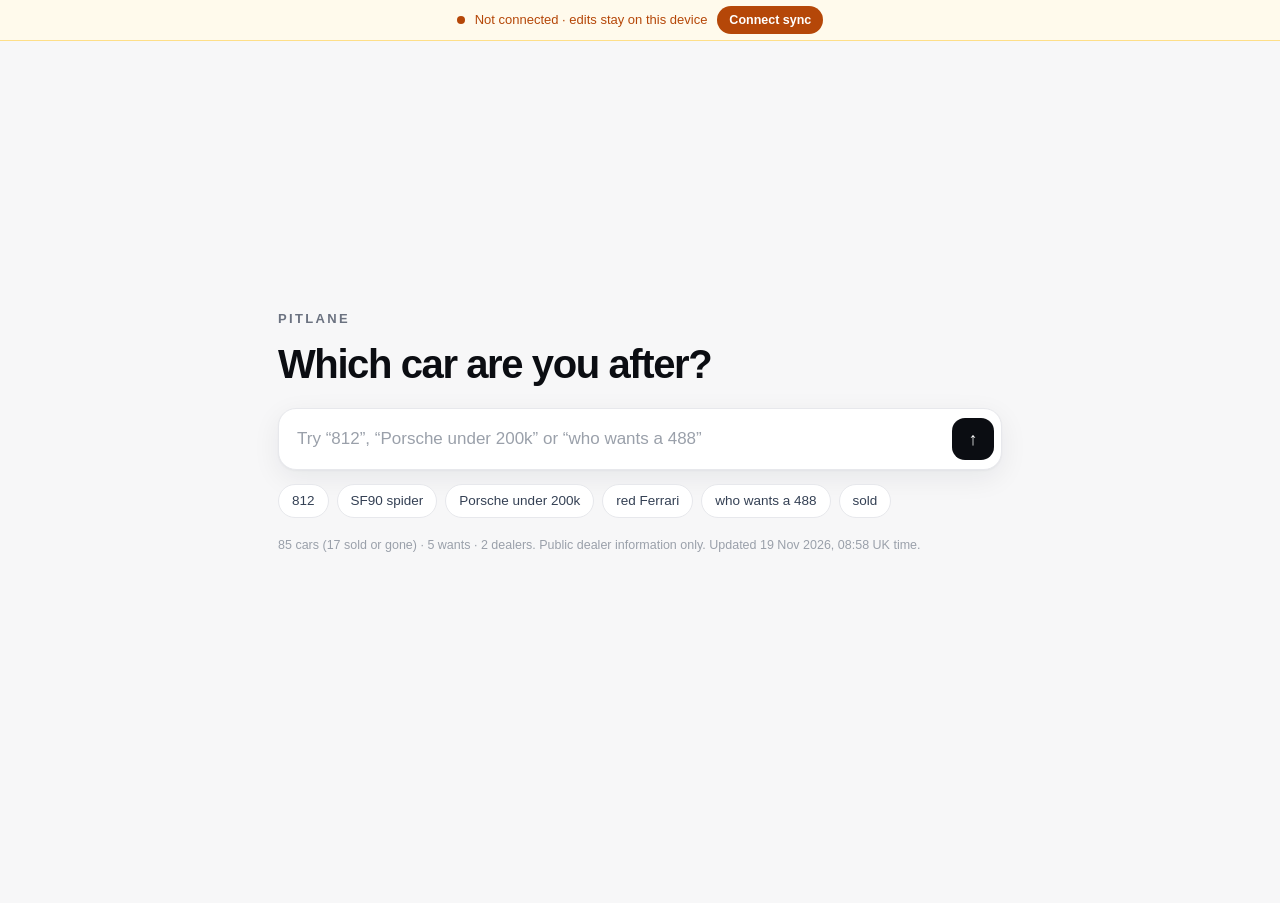
==== commit 06f144dc: "Pitlane search 2026-11-19 08:58 GMT" ====
--- a/index.html
+++ b/index.html
@@ -81,11 +81,11 @@
 <div class="syncbar amber" id="syncbar"><span class="dot"></span><span class="msg">Loading sync…</span></div>
 <main><section class="hero"><p class="mark">Pitlane</p><h1>Which car are you after?</h1>
 <form class="ask" role="search" autocomplete="off"><input type="search" name="q" placeholder="Try “812”, “Porsche under 200k” or “who wants a 488”" aria-label="Ask for a car" enterkeyhint="search"><button class="go" aria-label="Search">&#8593;</button></form><div class="chips"><button type="button" data-q="812">812</button><button type="button" data-q="SF90 spider">SF90 spider</button><button type="button" data-q="Porsche under 200k">Porsche under 200k</button><button type="button" data-q="red Ferrari">red Ferrari</button><button type="button" data-q="who wants a 488">who wants a 488</button><button type="button" data-q="sold">sold</button></div>
-<p class="meta"><span id="meta"></span> Updated 16 Nov 2026, 08:56 UK time.</p></section>
+<p class="meta"><span id="meta"></span> Updated 19 Nov 2026, 08:58 UK time.</p></section>
 <section id="thread" aria-live="polite"></section></main>
 <div class="dock"><form class="ask" role="search" autocomplete="off"><button type="button" class="clr" id="clr" title="Clear the conversation">Clear</button><input type="search" name="q" placeholder="Ask for another car…" aria-label="Ask for a car" enterkeyhint="search"><button class="go" aria-label="Search">&#8593;</button></form></div>
 <div class="toast" id="toast"></div>
-<script>window.DD={"dealers": [{"id": "40f9ffdbce5481e4aabae4e20a33e876", "name": "Scuderia Prestige", "town": "Camberley, Surrey", "web": "https://www.scuderiaprestige.com/", "sell": "https://www.scuderiaprestige.com/sell-your-car/", "note": "Posts every new arrival on LinkedIn.", "kw": ["LaFerrari", "812 Superfast", "812 GTS", "458 Speciale", "488 Pista", "488", "F8", "GTC4", "Roma", "SF90", "296", "812 Competizione", "Aventador SVJ"], "socials": [["Instagram", "https://www.instagram.com/scuderia.prestige", false], ["Facebook", "https://www.facebook.com/ScuderiaPrestige", false], ["X", "https://x.com/scudprestige", true], ["LinkedIn", "https://www.linkedin.com/company/scuderia-prestige-automobile", true], ["Previously sold", "https://www.scuderiaprestige.com/previously-sold/", true]], "notion": "https://app.notion.com/40f9ffdbce5481e4aabae4e20a33e876"}, {"id": "40f9ffdbce5481fb8572e3b81350abb9", "name": "Premier GT", "town": "Washington, nr Pulborough, West Sussex", "web": "https://www.premiergt.com/", "sell": "https://www.premiergt.com/sell-your-car", "note": "Buys outright, part-ex, sale or return.", "kw": ["812", "458 Speciale", "488 Pista", "F12", "599", "SF90", "12Cilindri", "Purosangue", "Chiron", "Veyron", "Aventador", "Huracan", "Huracán", "Vanquish"], "socials": [["Instagram", "https://www.instagram.com/premiergt/", false], ["Facebook", "https://en-gb.facebook.com/premiergtsussex/", false], ["YouTube", "https://www.youtube.com/channel/UCiAyrBxe0xMvh654ayXJV3A/", true], ["X", "https://x.com/Premier_GT", true], ["LinkedIn", "https://www.linkedin.com/company/premier-gt-ltd", true], ["Sold gallery", "https://www.premiergt.com/used/vehicles/filters/sold/true/", true]], "notion": "https://app.notion.com/40f9ffdbce5481fb8572e3b81350abb9"}], "stock": [{"id": "41a9ffdbce548100a4bbe530f39b848f", "dealer": "Premier GT", "make": "BMW", "model": "M2", "year": "2026", "miles": "2,780", "price": "£94,000", "gearbox": "Automatic", "status": "Available", "url": "https://www.premiergt.com/used/cars/bmw/m2/cs-brooklyn-grey-carbon-ceramic-brakes-extensive-carbon-interior-2250", "notes": "CS. BROOKLYN GREY. CARBON CERAMIC BRAKES. EXTENSIVE CARBON INTERIOR", "manual": false, "notion": "https://app.notion.com/41a9ffdbce548100a4bbe530f39b848f"}, {"id": "41a9ffdbce5481129161f3824f062760", "dealer": "Premier GT", "make": "Bentley", "model": "Continental GTC", "year": "2021", "miles": "21,560", "price": "£124,995", "gearbox": "Automatic", "status": "Available", "url": "https://www.premiergt.com/used/cars/bentley/continental-gtc/v8-mulliner-spec-dynamic-ride-rotating-display-carbon-interior-2253", "notes": "V8. MULLINER SPEC. DYNAMIC RIDE. ROTATING DISPLAY. CARBON INTERIOR", "manual": false, "notion": "https://app.notion.com/41a9ffdbce5481129161f3824f062760"}, {"id": "41a9ffdbce548150b814d5d2b23641ad", "dealer": "Scuderia Prestige", "make": "Rolls-Royce", "model": "Wraith V12", "year": "2016", "miles": "21,158", "price": "£105,950", "gearbox": "Automatic", "status": "Available", "url": "https://www.scuderiaprestige.com/vehicle-details/used-rolls-royce-wraith-v12-for-sale-in-camberley-surrey-u1947/", "notes": "Fashion Inspired Spec Mugello / Starlight", "manual": false, "notion": "https://app.notion.com/41a9ffdbce548150b814d5d2b23641ad"}, {"id": "41a9ffdbce5481deb2d5f46b98df04bb", "dealer": "Premier GT", "make": "Mercedes-Benz", "model": "V Class", "year": "2023", "miles": "19,735", "price": "£119,995", "gearbox": "Automatic", "status": "Available", "url": "https://www.premiergt.com/used/cars/mercedes-benz/v-class/v-300-sutton-executive-class-vat-q-vip-seats-starlight-headliner-tvs-2254", "notes": "V 300 SUTTON EXECUTIVE CLASS. VAT Q. VIP SEATS. STARLIGHT HEADLINER. TVS", "manual": false, "notion": "https://app.notion.com/41a9ffdbce5481deb2d5f46b98df04bb"}, {"id": "4169ffdbce548143a13ad2e64de054d8", "dealer": "Premier GT", "make": "De", "model": "Tomaso Pantera", "year": "1972", "miles": "47,200", "price": "£119,995", "gearbox": "Manual", "status": "Available", "url": "https://www.premiergt.com/used/cars/de-tomaso/pantera/l-huge-history-portfolio-immaculate-example-2249", "notes": "L. HUGE HISTORY PORTFOLIO. IMMACULATE EXAMPLE", "manual": false, "notion": "https://app.notion.com/4169ffdbce548143a13ad2e64de054d8"}, {"id": "4139ffdbce548110a63cc409aeca4f22", "dealer": "Premier GT", "make": "Maserati", "model": "MC20", "year": "2024", "miles": "9,390", "price": "£179,995", "gearbox": "Automatic", "status": "Available", "url": "https://www.premiergt.com/used/cars/maserati/mc20/cielo-ceramic-brakes-carbon-fibre-interior-lift-system-heated-seats-2241", "notes": "CIELO. CERAMIC BRAKES. CARBON FIBRE INTERIOR. LIFT SYSTEM. HEATED SEATS", "manual": false, "notion": "https://app.notion.com/4139ffdbce548110a63cc409aeca4f22"}, {"id": "4139ffdbce54811fa612dc44868ac621", "dealer": "Premier GT", "make": "Jaguar", "model": "F-Pace", "year": "2024", "miles": "15,470", "price": "£57,995", "gearbox": "Automatic", "status": "Available", "url": "https://www.premiergt.com/used/cars/jaguar/f-pace/svr-one-owner-ultra-blue-panoramic-roof-22s-head-up-display-2240", "notes": "SVR. ONE OWNER. ULTRA BLUE. PANORAMIC ROOF. 22S. HEAD UP DISPLAY", "manual": false, "notion": "https://app.notion.com/4139ffdbce54811fa612dc44868ac621"}, {"id": "4139ffdbce5481c2a793da7f032975eb", "dealer": "Premier GT", "make": "Alpine", "model": "A110 R", "year": "2024", "miles": "4,160", "price": "£93,995", "gearbox": "Automatic", "status": "Available", "url": "https://www.premiergt.com/used/cars/alpine/a110-r/le-mans-warranty-1-of-100-examples-full-ppf-carbon-fibre-ext-focal-2239", "notes": "LE MANS. WARRANTY. 1 OF 100 EXAMPLES. FULL PPF. CARBON FIBRE EXT. FOCAL", "manual": false, "notion": "https://app.notion.com/4139ffdbce5481c2a793da7f032975eb"}, {"id": "40f9ffdbce5481e886e2e3112c42ae4f", "dealer": "Premier GT", "make": "Ferrari", "model": "812 Competizione", "year": "2022", "miles": "2,735", "price": "POA", "gearbox": "Automatic", "status": "Reserved", "url": "https://www.premiergt.com/used/cars/ferrari/812-competizione/huge-specification-4-layer-paint-carbon-fibre-int-ext-two-tone-livery-2230", "notes": "HUGE SPECIFICATION. 4-LAYER PAINT. CARBON FIBRE INT & EXT. TWO-TONE LIVERY", "manual": false, "notion": "https://app.notion.com/40f9ffdbce5481e886e2e3112c42ae4f"}, {"id": "40f9ffdbce548101b3c2e52520a1ab07", "dealer": "Scuderia Prestige", "make": "Mercedes-Benz", "model": "Maybach S600 Pullman", "year": "2019", "miles": "17,650", "price": "£249,950", "gearbox": "Automatic", "status": "Available", "url": "https://www.scuderiaprestige.com/vehicle-details/used-mercedes-benz-maybach-s600-pullman-for-sale-in-camberley-surrey-u1597/", "notes": "Huge Spec / Serviced 24/09/2026", "manual": false, "notion": "https://app.notion.com/40f9ffdbce548101b3c2e52520a1ab07"}, {"id": "40f9ffdbce54810db3f9ff8bebcfc080", "dealer": "Scuderia Prestige", "make": "Ferrari", "model": "Amalfi T V8", "year": "2026", "miles": "56", "price": "£224,950", "gearbox": "Automatic", "status": "Available", "url": "https://www.scuderiaprestige.com/vehicle-details/used-ferrari-amalfi-t-v8-for-sale-in-camberley-surrey-u1933/", "notes": "Delivery Mileage / Ferrari Warranty Sep 2030", "manual": false, "notion": "https://app.notion.com/40f9ffdbce54810db3f9ff8bebcfc080"}, {"id": "40f9ffdbce54811695bff67d142fdd46", "dealer": "Premier GT", "make": "Land", "model": "Rover Defender 110", "year": "2024", "miles": "35,280", "price": "£71,995", "gearbox": "Automatic", "status": "Available", "url": "https://www.premiergt.com/used/cars/land-rover/defender-110/x-dynamic-hse-urban-upgrades-rear-screens-pano-roof-e-suspension-2222", "notes": "X-DYNAMIC HSE. URBAN UPGRADES. REAR SCREENS. PANO ROOF. E/SUSPENSION", "manual": false, "notion": "https://app.notion.com/40f9ffdbce54811695bff67d142fdd46"}, {"id": "40f9ffdbce54811bba79eddd21e3a95d", "dealer": "Premier GT", "make": "Lotus", "model": "Esprit", "year": "1999", "miles": "47,080", "price": "£54,995", "gearbox": "", "status": "Sold", "url": "https://www.premiergt.com/used/cars/lotus/esprit/sport-350-1-of-42-rhd-superb-example-comprehensive-history-front-ppf-2122", "notes": "SPORT 350. 1 OF 42 RHD. SUPERB EXAMPLE. COMPREHENSIVE HISTORY. FRONT PPF", "manual": false, "notion": "https://app.notion.com/40f9ffdbce54811bba79eddd21e3a95d"}, {"id": "40f9ffdbce54811dbe68d2fb711d79cb", "dealer": "Scuderia Prestige", "make": "Porsche", "model": "911 992 GT3", "year": "2023", "miles": "5,750", "price": "£166,950", "gearbox": "Automatic", "status": "Sold", "url": "https://www.scuderiaprestige.com/vehicle-details/used-porsche-911-992-gt3-for-sale-in-camberley-surrey-u1866/", "notes": "HUGE SPEC/ PPF / PCCB / ClubSport Pack", "manual": false, "notion": "https://app.notion.com/40f9ffdbce54811dbe68d2fb711d79cb"}, {"id": "40f9ffdbce54812599ffd1ebba9436a0", "dealer": "Scuderia Prestige", "make": "Land", "model": "Rover Range Rover P400 MHEV Autobiography", "year": "2023", "miles": "28,926", "price": "£76,500", "gearbox": "Automatic", "status": "Available", "url": "https://www.scuderiaprestige.com/vehicle-details/used-land-rover-range-rover-p400-mhev-autobiography-for-sale-in-camberley-surrey-u1737/", "notes": "Massage / Deployable Side Steps / Shadow Pack", "manual": false, "notion": "https://app.notion.com/40f9ffdbce54812599ffd1ebba9436a0"}, {"id": "40f9ffdbce54812aa033e6081e6f0a72", "dealer": "Scuderia Prestige", "make": "Ferrari", "model": "296 GTS T V6", "year": "2024", "miles": "350", "price": "£259,950", "gearbox": "", "status": "Gone", "url": "https://www.scuderiaprestige.com/vehicle-details/used-ferrari-296-gts-t-v6-for-sale-in-camberley-surrey-u1930/", "notes": "£57K+ Spec / Topaz PPF / Special Paint", "manual": false, "notion": "https://app.notion.com/40f9ffdbce54812aa033e6081e6f0a72"}, {"id": "40f9ffdbce54813abb47c93cd5d53b6b", "dealer": "Scuderia Prestige", "make": "Audi", "model": "RS6 Avant TFSI V8 Vorsprung", "year": "2020", "miles": "12,605", "price": "£82,950", "gearbox": "Automatic", "status": "Available", "url": "https://www.scuderiaprestige.com/vehicle-details/used-audi-rs6-avant-tfsi-v8-vorsprung-for-sale-in-camberley-surrey-u1860/", "notes": "PPF + CARBON FIBRE EVENTURI AIR INTAKES!", "manual": false, "notion": "https://app.notion.com/40f9ffdbce54813abb47c93cd5d53b6b"}, {"id": "40f9ffdbce54813ca6cfde8a390e80d1", "dealer": "Scuderia Prestige", "make": "Land", "model": "Rover Range Rover P530 V8 SV", "year": "2023", "miles": "7,839", "price": "£104,950", "gearbox": "Automatic", "status": "Available", "url": "https://www.scuderiaprestige.com/vehicle-details/used-land-rover-range-rover-p530-v8-sv-for-sale-in-camberley-surrey-u1857/", "notes": "Massage Seats / Cooled Seats / Pano / HUD", "manual": false, "notion": "https://app.notion.com/40f9ffdbce54813ca6cfde8a390e80d1"}, {"id": "40f9ffdbce5481439544e481b8553655", "dealer": "Scuderia Prestige", "make": "Lamborghini", "model": "Urus V8 BiTurbo", "year": "2022", "miles": "29,151", "price": "£164,950", "gearbox": "Automatic", "status": "Available", "url": "https://www.scuderiaprestige.com/vehicle-details/used-lamborghini-urus-v8-biturbo-for-sale-in-camberley-surrey-u1898/", "notes": "Pano Roof / Int Carbon Pack / B&O 3D", "manual": false, "notion": "https://app.notion.com/40f9ffdbce5481439544e481b8553655"}, {"id": "40f9ffdbce548146b984debaeeeff6f8", "dealer": "Scuderia Prestige", "make": "Toyota", "model": "Alphard Vellfire Executive Lounge", "year": "2020", "miles": "16,720", "price": "£36,950", "gearbox": "Automatic", "status": "Available", "url": "https://www.scuderiaprestige.com/vehicle-details/used-toyota-alphard-vellfire-executive-lounge-for-sale-in-camberley-surrey-u1881/", "notes": "Vellfire / JBL / Heated & Cooled Seats", "manual": false, "notion": "https://app.notion.com/40f9ffdbce548146b984debaeeeff6f8"}, {"id": "40f9ffdbce548169a309c4cf7c94771a", "dealer": "Scuderia Prestige", "make": "Mercedes-Benz", "model": "G Class G63 V8 AMG Carbon Edition", "year": "2023", "miles": "12,670", "price": "£159,995", "gearbox": "Automatic", "status": "Gone", "url": "https://www.scuderiaprestige.com/vehicle-details/used-mercedes-benz-g-class-g63-v8-amg-carbon-edition-for-sale-in-camberley-surrey-u1819/", "notes": "Carbon Edition / Carbon Trim / Tech Pack / PPF", "manual": false, "notion": "https://app.notion.com/40f9ffdbce548169a309c4cf7c94771a"}, {"id": "40f9ffdbce54816a8e19fe00d7884326", "dealer": "Scuderia Prestige", "make": "Mercedes-Benz", "model": "S Class S500Lh MHEV AMG Line", "year": "2021", "miles": "36,535", "price": "£65,950", "gearbox": "Automatic", "status": "Available", "url": "https://www.scuderiaprestige.com/vehicle-details/used-mercedes-benz-s-class-s500lh-mhev-amg-line-for-sale-in-camberley-surrey-u1562/", "notes": "Pano Roof / Burmester / Chauffer Pack", "manual": false, "notion": "https://app.notion.com/40f9ffdbce54816a8e19fe00d7884326"}, {"id": "40f9ffdbce54816cb964fcad04f0c854", "dealer": "Scuderia Prestige", "make": "Lamborghini", "model": "Revuelto V12 HPEV", "year": "2024", "miles": "436", "price": "£449,000", "gearbox": "", "status": "Sold", "url": "https://www.scuderiaprestige.com/vehicle-details/used-lamborghini-revuelto-v12-hpev-for-sale-in-camberley-surrey-u1922/", "notes": "Ad Personam Int/Ext / Warranty May 2029", "manual": false, "notion": "https://app.notion.com/40f9ffdbce54816cb964fcad04f0c854"}, {"id": "40f9ffdbce54816d9402c5258951bb55", "dealer": "Scuderia Prestige", "make": "Mercedes-Benz", "model": "GLA GLA220d AMG Line", "year": "2020", "miles": "43,513", "price": "£22,950", "gearbox": "Automatic", "status": "Available", "url": "https://www.scuderiaprestige.com/vehicle-details/used-mercedes-benz-gla-gla220d-amg-line-for-sale-in-camberley-surrey-u1864/", "notes": "Pano Roof / Heated Seats / Rear Camera", "manual": false, "notion": "https://app.notion.com/40f9ffdbce54816d9402c5258951bb55"}, {"id": "40f9ffdbce54816dbf9de51ea5a1cce5", "dealer": "Scuderia Prestige", "make": "Rolls-Royce", "model": "Wraith V12", "year": "2015", "miles": "31,570", "price": "£94,995", "gearbox": "Automatic", "status": "Available", "url": "https://www.scuderiaprestige.com/vehicle-details/used-rolls-royce-wraith-v12-for-sale-in-camberley-surrey-u1909/", "notes": "Starlight Headliner / Head-Up Display", "manual": false, "notion": "https://app.notion.com/40f9ffdbce54816dbf9de51ea5a1cce5"}, {"id": "40f9ffdbce548182b871d29df2c10d99", "dealer": "Scuderia Prestige", "make": "Bentley", "model": "Bentayga W12 Mulliner", "year": "2017", "miles": "34,538", "price": "£64,950", "gearbox": "Automatic", "status": "Available", "url": "https://www.scuderiaprestige.com/vehicle-details/used-bentley-bentayga-w12-mulliner-for-sale-in-camberley-surrey-u1851/", "notes": "Rear Entertainment / Naim for Bentley", "manual": false, "notion": "https://app.notion.com/40f9ffdbce548182b871d29df2c10d99"}, {"id": "40f9ffdbce54818f96f1f4874fa77f6d", "dealer": "Scuderia Prestige", "make": "GMC", "model": "Hummer EV Edition 1", "year": "2022", "miles": "7,351", "price": "£144,950", "gearbox": "Automatic", "status": "Available", "url": "https://www.scuderiaprestige.com/vehicle-details/used-gmc-hummer-ev-edition-1-for-sale-in-camberley-surrey-u1637/", "notes": "Rare Edition 1 Hummer EV / Off-Road Package", "manual": false, "notion": "https://app.notion.com/40f9ffdbce54818f96f1f4874fa77f6d"}, {"id": "40f9ffdbce54819cbdacc09caaeeb495", "dealer": "Scuderia Prestige", "make": "Bentley", "model": "Continental V8 GTC", "year": "2021", "miles": "16,940", "price": "£113,950", "gearbox": "Automatic", "status": "Available", "url": "https://www.scuderiaprestige.com/vehicle-details/used-bentley-continental-v8-gtc-for-sale-in-camberley-surrey-u1800/", "notes": "Titanium Exhaust / Great Spec", "manual": false, "notion": "https://app.notion.com/40f9ffdbce54819cbdacc09caaeeb495"}, {"id": "40f9ffdbce5481a5b6dbca649413eb81", "dealer": "Scuderia Prestige", "make": "McLaren", "model": "675LT V8 SSG", "year": "2017", "miles": "19,734", "price": "£314,500", "gearbox": "Automatic", "status": "Available", "url": "https://www.scuderiaprestige.com/vehicle-details/used-mclaren-675lt-v8-ssg-for-sale-in-camberley-surrey-u6/", "notes": "McLaren Warranty / £29K Special Paint", "manual": false, "notion": "https://app.notion.com/40f9ffdbce5481a5b6dbca649413eb81"}, {"id": "40f9ffdbce5481ab85a5e7a3a962675b", "dealer": "Scuderia Prestige", "make": "Ferrari", "model": "GTC4Lusso T V8", "year": "2018", "miles": "34,882", "price": "£129,950", "gearbox": "Automatic", "status": "Available", "url": "https://www.scuderiaprestige.com/vehicle-details/used-ferrari-gtc4lusso-t-v8-for-sale-in-camberley-surrey-u1923/", "notes": "Carbon Fibre / Pass Display / Pano Roof", "manual": false, "notion": "https://app.notion.com/40f9ffdbce5481ab85a5e7a3a962675b"}, {"id": "40f9ffdbce5481b58dcbfee207fab13b", "dealer": "Premier GT", "make": "Lamborghini", "model": "Aventador SV", "year": "2016", "miles": "3,270", "price": "£599,995", "gearbox": "", "status": "Sold", "url": "https://www.premiergt.com/used/cars/lamborghini/aventador-sv/ad-personam-factory-satin-carbon-fibre-ext-comfort-seats-front-lift-2136", "notes": "AD PERSONAM. FACTORY SATIN CARBON FIBRE EXT. COMFORT SEATS. FRONT LIFT", "manual": false, "notion": "https://app.notion.com/40f9ffdbce5481b58dcbfee207fab13b"}, {"id": "40f9ffdbce5481c4aa94f4733ffac95d", "dealer": "Scuderia Prestige", "make": "McLaren", "model": "600LT Spider", "year": "2020", "miles": "23,514", "price": "£154,950", "gearbox": "Automatic", "status": "Gone", "url": "https://www.scuderiaprestige.com/vehicle-details/used-mclaren-600lt-spider-for-sale-in-camberley-surrey-u1915/", "notes": "Full PPF / McLaren Warranty / Lift", "manual": false, "notion": "https://app.notion.com/40f9ffdbce5481c4aa94f4733ffac95d"}, {"id": "40f9ffdbce5481ca97aed7a2d3408222", "dealer": "Scuderia Prestige", "make": "Mitsubishi", "model": "Evo 6 Tommi Makinen RS", "year": "2000", "miles": "87,377", "price": "£49,995", "gearbox": "Manual", "status": "Available", "url": "https://www.scuderiaprestige.com/vehicle-details/used-mitsubishi-evo-6-tommi-makinen-rs-for-sale-in-camberley-surrey-u1812/", "notes": "Rare & Highly Original Example / 1 of 190", "manual": false, "notion": "https://app.notion.com/40f9ffdbce5481ca97aed7a2d3408222"}, {"id": "40f9ffdbce5481caac34e57c9eb3c268", "dealer": "Scuderia Prestige", "make": "Maserati", "model": "Granturismo MC Trofeo GT4", "year": "2010", "miles": "18,342", "price": "£57,950", "gearbox": "Automatic", "status": "Gone", "url": "https://www.scuderiaprestige.com/vehicle-details/used-maserati-granturismo-mc-trofeo-gt4-for-sale-in-camberley-surrey-u1712/", "notes": "Rare Road Legal / 1 of 42 / Just Serviced!", "manual": false, "notion": "https://app.notion.com/40f9ffdbce5481caac34e57c9eb3c268"}, {"id": "40f9ffdbce5481d2ba21d27c5c18d0b1", "dealer": "Premier GT", "make": "Land", "model": "Rover Defender 90", "year": "2021", "miles": "11,670", "price": "£74,995", "gearbox": "", "status": "Gone", "url": "https://www.premiergt.com/used/cars/land-rover/defender-90/v8-plumb-bodykit-urban-wheels-carbon-fibre-interior-quicksilver-exhaust-2084", "notes": "V8. PLUMB BODYKIT. URBAN WHEELS. CARBON FIBRE INTERIOR. QUICKSILVER EXHAUST", "manual": false, "notion": "https://app.notion.com/40f9ffdbce5481d2ba21d27c5c18d0b1"}, {"id": "40f9ffdbce5481d78dd9f917b50d9113", "dealer": "Scuderia Prestige", "make": "Mercedes-Benz", "model": "SLS 63 V8 AMG", "year": "2011", "miles": "33,137", "price": "£326,995", "gearbox": "Automatic", "status": "Available", "url": "https://www.scuderiaprestige.com/vehicle-details/used-mercedes-benz-sls-63-v8-amg-for-sale-in-camberley-surrey-u1919/", "notes": "Full PPF / Bang & Olufsen / Rear Camera", "manual": false, "notion": "https://app.notion.com/40f9ffdbce5481d78dd9f917b50d9113"}, {"id": "40f9ffdbce5481df8f63d9838d5c62d9", "dealer": "Scuderia Prestige", "make": "Ford", "model": "Mustang Shelby GT350H Hertz Rent-A-Racer", "year": "1966", "miles": "86,354", "price": "£169,000", "gearbox": "Automatic", "status": "Available", "url": "https://www.scuderiaprestige.com/vehicle-details/used-ford-mustang-shelby-gt350h-hertz-rent-a-racer-for-sale-in-camberley-surrey-u1868/", "notes": "Rare Hertz Shelby GT350!", "manual": false, "notion": "https://app.notion.com/40f9ffdbce5481df8f63d9838d5c62d9"}, {"id": "40f9ffdbce5481e28c0fdc1df68420be", "dealer": "Scuderia Prestige", "make": "Bentley", "model": "Bentayga V8 S", "year": "2022", "miles": "25,669", "price": "£132,995", "gearbox": "Automatic", "status": "Available", "url": "https://www.scuderiaprestige.com/vehicle-details/used-bentley-bentayga-v8-s-for-sale-in-camberley-surrey-u1887/", "notes": "Full PPF / Naim / Quicksilver Sports Cats", "manual": false, "notion": "https://app.notion.com/40f9ffdbce5481e28c0fdc1df68420be"}, {"id": "40f9ffdbce5481e3956ecf00c4e86eaa", "dealer": "Scuderia Prestige", "make": "Rolls-Royce", "model": "Phantom V12", "year": "2018", "miles": "14,300", "price": "£249,950", "gearbox": "Automatic", "status": "Available", "url": "https://www.scuderiaprestige.com/vehicle-details/used-rolls-royce-phantom-v12-for-sale-in-camberley-surrey-u1873/", "notes": "Huge Spec / Series 2 Headlights / Full PPF", "manual": false, "notion": "https://app.notion.com/40f9ffdbce5481e3956ecf00c4e86eaa"}, {"id": "40f9ffdbce5481e4b706f88ade0cd366", "dealer": "Scuderia Prestige", "make": "Mercedes-Benz", "model": "C Class C63 V8 BiTurbo AMG S Night Edition Prem Plus", "year": "2023", "miles": "2,770", "price": "£85,995", "gearbox": "Automatic", "status": "Available", "url": "https://www.scuderiaprestige.com/vehicle-details/used-mercedes-benz-c-class-c63-v8-biturbo-amg-s-night-edition-prem-plus-for-sale-in-camberley-surrey-u1910/", "notes": "£20K+ in Brabus Upgrades / Full Satin PPF", "manual": false, "notion": "https://app.notion.com/40f9ffdbce5481e4b706f88ade0cd366"}, {"id": "40f9ffdbce5481f19fa5d74cd86c3694", "dealer": "Scuderia Prestige", "make": "Land", "model": "Rover Defender 90 P525 V8", "year": "2022", "miles": "12,993", "price": "£66,950", "gearbox": "Automatic", "status": "Available", "url": "https://www.scuderiaprestige.com/vehicle-details/used-land-rover-defender-90-p525-v8-for-sale-in-camberley-surrey-u1775/", "notes": "Heated & Cooled Front Seats / HUD / Meridian", "manual": false, "notion": "https://app.notion.com/40f9ffdbce5481f19fa5d74cd86c3694"}, {"id": "40f9ffdbce5481f29facf2dd4371dc9c", "dealer": "Premier GT", "make": "Ferrari", "model": "California", "year": "2016", "miles": "22,915", "price": "£84,995", "gearbox": "", "status": "Sold", "url": "https://www.premiergt.com/used/cars/ferrari/california/t-magneride-suspension-bespoke-interior-two-tone-bodywork-carplay-2173", "notes": "T. MAGNERIDE SUSPENSION. BESPOKE INTERIOR. TWO-TONE BODYWORK. CARPLAY", "manual": false, "notion": "https://app.notion.com/40f9ffdbce5481f29facf2dd4371dc9c"}, {"id": "40f9ffdbce5481f8b4f5cb51ca03e446", "dealer": "Scuderia Prestige", "make": "Land", "model": "Rover Defender 110 D350 MHEV X-Dynamic HSE", "year": "2026", "miles": "4,025", "price": "£82,500", "gearbox": "Automatic", "status": "Available", "url": "https://www.scuderiaprestige.com/vehicle-details/used-land-rover-defender-110-d350-mhev-x-dynamic-hse-for-sale-in-camberley-surrey-u1879/", "notes": "Heated & Cooled Seats / NICHE Alloys", "manual": false, "notion": "https://app.notion.com/40f9ffdbce5481f8b4f5cb51ca03e446"}, {"id": "40f9ffdbce548101ad8cd6b0e74af52c", "dealer": "Premier GT", "make": "Ferrari", "model": "330GT", "year": "1963", "miles": "88,500", "price": "£274,995", "gearbox": "Manual", "status": "Available", "url": "https://www.premiergt.com/used/cars/ferrari/330gt/2-2-full-nut-bolt-resto-concours-example-2121", "notes": "2+2. FULL NUT & BOLT RESTO. CONCOURS EXAMPLE", "manual": false, "notion": "https://app.notion.com/40f9ffdbce548101ad8cd6b0e74af52c"}, {"id": "40f9ffdbce54810d9401cbfa5c441641", "dealer": "Premier GT", "make": "Bentley", "model": "Continental GTC", "year": "2021", "miles": "21,560", "price": "£129,995", "gearbox": "Automatic", "status": "Gone", "url": "https://www.premiergt.com/used/cars/bentley/continental-gtc/v8-mulliner-spec-dynamic-ride-rotating-display-carbon-interior-2228", "notes": "V8. MULLINER SPEC. DYNAMIC RIDE. ROTATING DISPLAY. CARBON INTERIOR", "manual": false, "notion": "https://app.notion.com/40f9ffdbce54810d9401cbfa5c441641"}, {"id": "40f9ffdbce5481148000fc7d6f1b30b1", "dealer": "Premier GT", "make": "Ferrari", "model": "SF90", "year": "2024", "miles": "320", "price": "POA", "gearbox": "Automatic", "status": "Available", "url": "https://www.premiergt.com/used/cars/ferrari/sf90/xx-spider-over-80k-in-options-carbon-wheels-brushed-shields-2231", "notes": "XX SPIDER. OVER £80K IN OPTIONS. CARBON WHEELS. BRUSHED SHIELDS", "manual": false, "notion": "https://app.notion.com/40f9ffdbce5481148000fc7d6f1b30b1"}, {"id": "40f9ffdbce54812496c5ec0c98a03d24", "dealer": "Premier GT", "make": "Ferrari", "model": "348", "year": "1992", "miles": "8,615", "price": "£89,995", "gearbox": "Manual", "status": "Available", "url": "https://www.premiergt.com/used/cars/ferrari/348/ts-low-mileage-stunning-example-1983", "notes": "TS. LOW MILEAGE. STUNNING EXAMPLE", "manual": false, "notion": "https://app.notion.com/40f9ffdbce54812496c5ec0c98a03d24"}, {"id": "40f9ffdbce548129b324c56235085b26", "dealer": "Premier GT", "make": "Lotus", "model": "Exige", "year": "", "miles": "", "price": "£79,995", "gearbox": "Paddle (from text)", "status": "Available", "url": "https://www.premiergt.com/used/cars/lotus/exige/v6-cup-r-gt4-brand-new-gearbox-successful-car-spares-package-inc-wheels-1749", "notes": "V6 CUP R GT4. BRAND NEW GEARBOX. SUCCESSFUL CAR. SPARES PACKAGE INC WHEELS", "manual": false, "notion": "https://app.notion.com/40f9ffdbce548129b324c56235085b26"}, {"id": "40f9ffdbce548130abc8fbd2280bead2", "dealer": "Premier GT", "make": "Aston", "model": "Martin Vantage", "year": "2023", "miles": "700", "price": "£209,995", "gearbox": "Automatic", "status": "Available", "url": "https://www.premiergt.com/used/cars/aston-martin/vantage/v12-1-of-333-over-45k-in-options-lightweight-package-livery-package-2061", "notes": "V12. 1 OF 333. OVER £45K IN OPTIONS. LIGHTWEIGHT PACKAGE. LIVERY PACKAGE", "manual": false, "notion": "https://app.notion.com/40f9ffdbce548130abc8fbd2280bead2"}, {"id": "40f9ffdbce548133b30be03f4a48aff4", "dealer": "Premier GT", "make": "McLaren", "model": "720S", "year": "2017", "miles": "8,075", "price": "£144,995", "gearbox": "Automatic", "status": "Available", "url": "https://www.premiergt.com/used/cars/mclaren/720s/v8-ssg-full-msh-carbon-pack-1-carbon-interior-ceramics-lift-b-o-2190", "notes": "V8 SSG. FULL MSH. CARBON PACK 1. CARBON INTERIOR. CERAMICS. LIFT. B & O", "manual": false, "notion": "https://app.notion.com/40f9ffdbce548133b30be03f4a48aff4"}, {"id": "40f9ffdbce548139a70fcd188c9c6dcf", "dealer": "Scuderia Prestige", "make": "Honda", "model": "CMX1100 Rebel SE", "year": "2026", "miles": "407", "price": "£8,995", "gearbox": "Automatic", "status": "Sold", "url": "https://www.scuderiaprestige.com/vehicle-details/used-honda-cmx1100-rebel-se-for-sale-in-camberley-surrey-u1938/", "notes": "Rare CMX1100 Rebel SE / Under 500 Miles", "manual": false, "notion": "https://app.notion.com/40f9ffdbce548139a70fcd188c9c6dcf"}, {"id": "40f9ffdbce548139bc1beff8b53b67a2", "dealer": "Scuderia Prestige", "make": "Porsche", "model": "911 992 GT3", "year": "2026", "miles": "3,756", "price": "£183,950", "gearbox": "Automatic", "status": "Available", "url": "https://www.scuderiaprestige.com/vehicle-details/used-porsche-911-992-gt3-for-sale-in-camberley-surrey-u1882/", "notes": "Front Lift / Full PPF / Carbon Interior Pack", "manual": false, "notion": "https://app.notion.com/40f9ffdbce548139bc1beff8b53b67a2"}, {"id": "40f9ffdbce54813aa548d820c4f5acb9", "dealer": "Premier GT", "make": "Aston", "model": "Martin DBX", "year": "2025", "miles": "11,000", "price": "£179,995", "gearbox": "Automatic", "status": "Available", "url": "https://www.premiergt.com/used/cars/aston-martin/dbx/707-v8-vat-q-q-paintwork-40k-in-options-duotone-interior-h-c-seats-2246", "notes": "707 V8. VAT Q. Q PAINTWORK. 40K IN OPTIONS. DUOTONE INTERIOR. H & C SEATS", "manual": false, "notion": "https://app.notion.com/40f9ffdbce54813aa548d820c4f5acb9"}, {"id": "40f9ffdbce548144aa07e348a8e05cbb", "dealer": "Premier GT", "make": "McLaren", "model": "650S", "year": "2015", "miles": "1,400", "price": "£264,995", "gearbox": "Automatic", "status": "Available", "url": "https://www.premiergt.com/used/cars/mclaren/650s/le-mans-uk-car-1-of-50-examples-carbon-interior-exterior-front-lift-2188", "notes": "LE MANS. UK CAR. 1 OF 50 EXAMPLES. CARBON INTERIOR & EXTERIOR. FRONT LIFT", "manual": false, "notion": "https://app.notion.com/40f9ffdbce548144aa07e348a8e05cbb"}, {"id": "40f9ffdbce54814f8edee428f49ad39b", "dealer": "Premier GT", "make": "Ferrari", "model": "F430", "year": "2009", "miles": "9,290", "price": "£749,995", "gearbox": "Automatic", "status": "Reserved", "url": "https://www.premiergt.com/used/cars/ferrari/f430/scuderia-spider-16m-1-of-499-1-of-48-rhd-uk-car-factory-satin-paint-2174", "notes": "SCUDERIA SPIDER 16M. 1 OF 499. 1 OF 48 RHD. UK CAR. FACTORY SATIN PAINT", "manual": false, "notion": "https://app.notion.com/40f9ffdbce54814f8edee428f49ad39b"}, {"id": "40f9ffdbce54814f9407c039d2bda46f", "dealer": "Premier GT", "make": "BMW", "model": "M5", "year": "2021", "miles": "10,170", "price": "£159,995", "gearbox": "Automatic", "status": "Available", "url": "https://www.premiergt.com/used/cars/bmw/m5/cs-full-satin-ppf-carbon-engine-bay-carbon-buckets-ceramics-hud-2210", "notes": "CS. FULL SATIN PPF. CARBON ENGINE BAY. CARBON BUCKETS. CERAMICS. HUD", "manual": false, "notion": "https://app.notion.com/40f9ffdbce54814f9407c039d2bda46f"}, {"id": "40f9ffdbce548151ac16d1cbd7b1234b", "dealer": "Premier GT", "make": "Land", "model": "Rover Defender 90", "year": "2015", "miles": "34,980", "price": "£49,895", "gearbox": "Manual", "status": "Available", "url": "https://www.premiergt.com/used/cars/land-rover/defender-90/td-soft-top-xs-momo-wheel-heated-seats-alpine-stereo-rear-bench-seats-2208", "notes": "TD SOFT TOP XS. MOMO WHEEL. HEATED SEATS. ALPINE STEREO. REAR BENCH SEATS", "manual": false, "notion": "https://app.notion.com/40f9ffdbce548151ac16d1cbd7b1234b"}, {"id": "40f9ffdbce548158950ee05eacc5531d", "dealer": "Premier GT", "make": "Porsche", "model": "911", "year": "2023", "miles": "6,280", "price": "£94,995", "gearbox": "Automatic", "status": "Available", "url": "https://www.premiergt.com/used/cars/porsche/911/targa-4-pdk-warranty-adaptive-cruise-control-heated-seats-heated-wheel-2243", "notes": "TARGA 4 PDK. WARRANTY. ADAPTIVE CRUISE CONTROL. HEATED SEATS. HEATED WHEEL", "manual": false, "notion": "https://app.notion.com/40f9ffdbce548158950ee05eacc5531d"}, {"id": "40f9ffdbce54816a840dc2fcc36dcdee", "dealer": "Premier GT", "make": "Aston", "model": "Martin Vanquish", "year": "2015", "miles": "5,590", "price": "£99,995", "gearbox": "Automatic", "status": "Gone", "url": "https://www.premiergt.com/used/cars/aston-martin/vanquish/v12-one-owner-low-mileage-carbon-fibre-interior-one-77-wheel-b-o-2165", "notes": "V12. ONE OWNER. LOW MILEAGE. CARBON FIBRE INTERIOR. ONE-77 WHEEL. B & O", "manual": false, "notion": "https://app.notion.com/40f9ffdbce54816a840dc2fcc36dcdee"}, {"id": "40f9ffdbce5481778a25c43af79cad58", "dealer": "Premier GT", "make": "Ferrari", "model": "Purosangue", "year": "2024", "miles": "2,975", "price": "£329,985", "gearbox": "Automatic", "status": "Available", "url": "https://www.premiergt.com/used/cars/ferrari/purosangue/-80k-in-options-warranty-historic-paint-carbon-int-ext-pack-pano-roof-2199", "notes": "£80K IN OPTIONS. WARRANTY. HISTORIC PAINT. CARBON INT/EXT PACK. PANO ROOF", "manual": false, "notion": "https://app.notion.com/40f9ffdbce5481778a25c43af79cad58"}, {"id": "40f9ffdbce548195a073f8ddb8f69462", "dealer": "Premier GT", "make": "Porsche", "model": "Macan", "year": "2022", "miles": "38,000", "price": "£46,995", "gearbox": "Automatic", "status": "Available", "url": "https://www.premiergt.com/used/cars/porsche/macan/s-pdk-pano-roof-bose-sound-system-heated-front-seats-reversing-camera-2177", "notes": "S PDK. PANO ROOF. BOSE SOUND SYSTEM. HEATED FRONT SEATS. REVERSING CAMERA", "manual": false, "notion": "https://app.notion.com/40f9ffdbce548195a073f8ddb8f69462"}, {"id": "40f9ffdbce5481968e4ddd40f884cbe1", "dealer": "Premier GT", "make": "Lamborghini", "model": "Huracan", "year": "2019", "miles": "8,955", "price": "£299,995", "gearbox": "Automatic", "status": "Available", "url": "https://www.premiergt.com/used/cars/lamborghini/huracan/lp-640-4-performante-spyder-lambo-warranty-arancio-borealis-full-ppf-2224", "notes": "LP 640-4 PERFORMANTE SPYDER. LAMBO WARRANTY. ARANCIO BOREALIS. FULL PPF", "manual": false, "notion": "https://app.notion.com/40f9ffdbce5481968e4ddd40f884cbe1"}, {"id": "40f9ffdbce548198a314db440e0e949e", "dealer": "Premier GT", "make": "Aston", "model": "Martin DBS", "year": "2010", "miles": "17,985", "price": "£81,995", "gearbox": "Automatic", "status": "Available", "url": "https://www.premiergt.com/used/cars/aston-martin/dbs/v12-volante-full-ash-carbon-ext-ceramic-brakes-bang-olufsen-2229", "notes": "V12 VOLANTE. FULL ASH. CARBON EXT. CERAMIC BRAKES. BANG & OLUFSEN", "manual": false, "notion": "https://app.notion.com/40f9ffdbce548198a314db440e0e949e"}, {"id": "40f9ffdbce5481a08a0bf6f4f1a78114", "dealer": "Premier GT", "make": "Bugatti", "model": "Veyron", "year": "2013", "miles": "6,600", "price": "POA", "gearbox": "Automatic", "status": "Available", "url": "https://www.premiergt.com/used/cars/bugatti/veyron/grand-sport-vitesse-one-of-one-in-the-world-la-maison-pur-sang-2092", "notes": "GRAND SPORT VITESSE. ONE OF ONE IN THE WORLD. LA MAISON PUR SANG", "manual": false, "notion": "https://app.notion.com/40f9ffdbce5481a08a0bf6f4f1a78114"}, {"id": "40f9ffdbce5481aa881ef588b7f41620", "dealer": "Premier GT", "make": "Jaguar", "model": "F-Type", "year": "2016", "miles": "716", "price": "£149,995", "gearbox": "Automatic", "status": "Available", "url": "https://www.premiergt.com/used/cars/jaguar/f-type/project-7-1-of-250-lightning-silver-paintwork-low-mileage-ceramics-2171", "notes": "PROJECT 7. 1 OF 250. LIGHTNING SILVER PAINTWORK. LOW MILEAGE. CERAMICS", "manual": false, "notion": "https://app.notion.com/40f9ffdbce5481aa881ef588b7f41620"}, {"id": "40f9ffdbce5481aba6e7df45c54ca406", "dealer": "Premier GT", "make": "Chevrolet", "model": "Corvette Stingray", "year": "1963", "miles": "", "price": "£199,995", "gearbox": "Manual", "status": "Available", "url": "https://www.premiergt.com/used/cars/chevrolet/corvette-stingray/split-window-manual-fuelie-full-resto-matching-numbers-immaculate-2152", "notes": "SPLIT WINDOW MANUAL FUELIE. FULL RESTO. MATCHING NUMBERS. IMMACULATE", "manual": false, "notion": "https://app.notion.com/40f9ffdbce5481aba6e7df45c54ca406"}, {"id": "40f9ffdbce5481b5a398ca7fb1abe1c1", "dealer": "Premier GT", "make": "Ferrari", "model": "F430", "year": "2010", "miles": "26,095", "price": "£409,995", "gearbox": "Automatic", "status": "Available", "url": "https://www.premiergt.com/used/cars/ferrari/f430/scuderia-uk-supplied-full-fsh-grigio-corsa-racing-livery-carbon-int-2198", "notes": "SCUDERIA. UK SUPPLIED. FULL FSH. GRIGIO CORSA RACING LIVERY. CARBON INT", "manual": false, "notion": "https://app.notion.com/40f9ffdbce5481b5a398ca7fb1abe1c1"}, {"id": "40f9ffdbce5481bcbe11f5c5dc6b9205", "dealer": "Premier GT", "make": "Land", "model": "Rover Range Rover Sport SVR", "year": "2022", "miles": "49,500", "price": "£47,995", "gearbox": "Automatic", "status": "Available", "url": "https://www.premiergt.com/used/cars/land-rover/range-rover-sport-svr/carbon-edition-deployable-side-steps-matrix-leds-carbon-fibre-engine-bay-2206", "notes": "CARBON EDITION. DEPLOYABLE SIDE STEPS. MATRIX LEDs. CARBON FIBRE ENGINE BAY", "manual": false, "notion": "https://app.notion.com/40f9ffdbce5481bcbe11f5c5dc6b9205"}, {"id": "40f9ffdbce5481c2bfaec142e2a154be", "dealer": "Premier GT", "make": "Porsche", "model": "911 GT3", "year": "2025", "miles": "1,650", "price": "£199,995", "gearbox": "Manual", "status": "Available", "url": "https://www.premiergt.com/used/cars/porsche/911-gt3/-30k-in-options-weissach-package-pccbs-lift-system-bose-2226", "notes": "£30K IN OPTIONS. WEISSACH PACKAGE. PCCBS. LIFT SYSTEM. BOSE", "manual": false, "notion": "https://app.notion.com/40f9ffdbce5481c2bfaec142e2a154be"}, {"id": "40f9ffdbce5481c6806ed83bb221f5cc", "dealer": "Premier GT", "make": "Ferrari", "model": "599 GTB", "year": "2007", "miles": "34,750", "price": "£134,995", "gearbox": "Automatic", "status": "Available", "url": "https://www.premiergt.com/used/cars/ferrari/599-gtb/fiorano-f1-comprehensive-history-carbon-fibre-driver-zone-bose-2247", "notes": "FIORANO F1. COMPREHENSIVE HISTORY. CARBON FIBRE DRIVER ZONE. BOSE", "manual": false, "notion": "https://app.notion.com/40f9ffdbce5481c6806ed83bb221f5cc"}, {"id": "40f9ffdbce5481ca8e9cf1b8e6ce9772", "dealer": "Premier GT", "make": "Aston", "model": "Martin DB12", "year": "2024", "miles": "4,020", "price": "£177,500", "gearbox": "Automatic", "status": "Available", "url": "https://www.premiergt.com/used/cars/aston-martin/db12/v8-volante-50k-options-ceramics-black-ext-pack-duotone-interior-b-o-2233", "notes": "V8 VOLANTE. £50K OPTIONS. CERAMICS. BLACK EXT PACK. DUOTONE INTERIOR. B&O", "manual": false, "notion": "https://app.notion.com/40f9ffdbce5481ca8e9cf1b8e6ce9772"}, {"id": "40f9ffdbce5481cc83f5e5711758fd5f", "dealer": "Premier GT", "make": "Praga", "model": "Bohema", "year": "", "miles": "", "price": "POA", "gearbox": "Automatic", "status": "Available", "url": "https://www.premiergt.com/used/cars/praga/bohema/available-for-purchase-please-contact-us-to-discuss-further-information-1865", "notes": "AVAILABLE FOR PURCHASE. PLEASE CONTACT US TO DISCUSS FURTHER INFORMATION", "manual": false, "notion": "https://app.notion.com/40f9ffdbce5481cc83f5e5711758fd5f"}, {"id": "40f9ffdbce5481cd8e32dee40870f4c5", "dealer": "Premier GT", "make": "Alfa", "model": "Romeo Giulietta", "year": "1960", "miles": "7,315", "price": "£395,995", "gearbox": "Manual", "status": "Available", "url": "https://www.premiergt.com/used/cars/alfa-romeo/giulietta/sprint-zagato-1-of-200-ex-competition-car-extensive-documented-history-2023", "notes": "SPRINT ZAGATO. 1 OF 200. EX COMPETITION CAR. EXTENSIVE DOCUMENTED HISTORY", "manual": false, "notion": "https://app.notion.com/40f9ffdbce5481cd8e32dee40870f4c5"}, {"id": "40f9ffdbce5481cfbaabc50a94dc2ff6", "dealer": "Premier GT", "make": "Porsche", "model": "911 GT3 RS", "year": "2011", "miles": "14,215", "price": "£374,995", "gearbox": "Manual", "status": "Available", "url": "https://www.premiergt.com/used/cars/porsche/911-gt3-rs/stunning-example-weiss-gold-decals-pccbs-pcm-s-chrono-lift-2237", "notes": "STUNNING EXAMPLE. WEISS GOLD DECALS. PCCBS. PCM. S/CHRONO. LIFT", "manual": false, "notion": "https://app.notion.com/40f9ffdbce5481cfbaabc50a94dc2ff6"}, {"id": "40f9ffdbce5481d78ad7cddb53c0d011", "dealer": "Premier GT", "make": "Mercedes-Benz", "model": "V Class", "year": "2023", "miles": "19,735", "price": "£129,995", "gearbox": "Automatic", "status": "Gone", "url": "https://www.premiergt.com/used/cars/mercedes-benz/v-class/v-300-sutton-executive-class-vat-q-vip-seats-starlight-headliner-tvs-2227", "notes": "V 300 SUTTON EXECUTIVE CLASS. VAT Q. VIP SEATS. STARLIGHT HEADLINER. TVS", "manual": false, "notion": "https://app.notion.com/40f9ffdbce5481d78ad7cddb53c0d011"}, {"id": "40f9ffdbce5481d98848c878ef94475a", "dealer": "Scuderia Prestige", "make": "Ferrari", "model": "12Cilindri V12", "year": "2025", "miles": "56", "price": "£409,950", "gearbox": "Automatic", "status": "Available", "url": "https://www.scuderiaprestige.com/vehicle-details/used-ferrari-12cilindri-v12-for-sale-in-camberley-surrey-u1949/", "notes": "£106K+ Spec / 4-Layer Rosso Magma Paint!", "manual": false, "notion": "https://app.notion.com/40f9ffdbce5481d98848c878ef94475a"}, {"id": "40f9ffdbce5481dd9492c5d2d27cc792", "dealer": "Premier GT", "make": "Ferrari", "model": "F8 Tributo", "year": "2021", "miles": "5,700", "price": "£299,995", "gearbox": "Automatic", "status": "Gone", "url": "https://www.premiergt.com/used/cars/ferrari/f8-tributo/full-ppf-full-carbon-fibre-interior-package-passenger-display-2213", "notes": "FULL PPF. FULL CARBON FIBRE INTERIOR PACKAGE. PASSENGER DISPLAY", "manual": false, "notion": "https://app.notion.com/40f9ffdbce5481dd9492c5d2d27cc792"}, {"id": "40f9ffdbce5481dfb065f69b30b6db9c", "dealer": "Premier GT", "make": "Ferrari", "model": "488 Pista", "year": "2019", "miles": "11,150", "price": "£399,995", "gearbox": "Automatic", "status": "Available", "url": "https://www.premiergt.com/used/cars/ferrari/488-pista/historic-paintwork-two-tone-stripe-carbon-fibre-int-ext-lift-carplay-2236", "notes": "HISTORIC PAINTWORK. TWO-TONE STRIPE. CARBON FIBRE INT & EXT. LIFT. CARPLAY", "manual": false, "notion": "https://app.notion.com/40f9ffdbce5481dfb065f69b30b6db9c"}, {"id": "40f9ffdbce5481ec9144d711e33b914b", "dealer": "Premier GT", "make": "Mercedes-Benz", "model": "Amg GT", "year": "2017", "miles": "15,470", "price": "£84,995", "gearbox": "Automatic", "status": "Available", "url": "https://www.premiergt.com/used/cars/mercedes-benz/amg-gt/c-great-spec-carbon-interior-heated-seats-airscarf-burmester-2238", "notes": "C. GREAT SPEC. CARBON INTERIOR. HEATED SEATS. AIRSCARF. BURMESTER", "manual": false, "notion": "https://app.notion.com/40f9ffdbce5481ec9144d711e33b914b"}, {"id": "40f9ffdbce5481f4ab38d6e5a72ea6aa", "dealer": "Premier GT", "make": "Ferrari", "model": "812 GTS", "year": "2020", "miles": "13,540", "price": "£409,995", "gearbox": "Automatic", "status": "Available", "url": "https://www.premiergt.com/used/cars/ferrari/812-gts/blu-montreal-carbon-fibre-int-ext-carplay-passenger-display-lift-2217", "notes": "BLU MONTREAL. CARBON FIBRE INT & EXT. CARPLAY. PASSENGER DISPLAY. LIFT", "manual": false, "notion": "https://app.notion.com/40f9ffdbce5481f4ab38d6e5a72ea6aa"}, {"id": "40f9ffdbce5481fa97cbc9fb9f07921a", "dealer": "Premier GT", "make": "Ferrari", "model": "512", "year": "1979", "miles": "19,835", "price": "£299,995", "gearbox": "Manual", "status": "Available", "url": "https://www.premiergt.com/used/cars/ferrari/512/bb-rhd-car-uk-supplied-extensive-documentation-a-c-electric-window-2181", "notes": "BB. RHD CAR. UK SUPPLIED. EXTENSIVE DOCUMENTATION. A/C. ELECTRIC WINDOW", "manual": false, "notion": "https://app.notion.com/40f9ffdbce5481fa97cbc9fb9f07921a"}, {"id": "40f9ffdbce5481fb8790d58133599e0a", "dealer": "Scuderia Prestige", "make": "Porsche", "model": "718 Cayman GT4", "year": "2022", "miles": "5,040", "price": "£95,995", "gearbox": "Automatic", "status": "Available", "url": "https://www.scuderiaprestige.com/vehicle-details/used-porsche-718-cayman-gt4-for-sale-in-camberley-surrey-u1948/", "notes": "Porsche Warranty / PCCB / Carbon Interior", "manual": false, "notion": "https://app.notion.com/40f9ffdbce5481fb8790d58133599e0a"}], "wants": [{"id": "40f9ffdbce548114ac13c8f22eb0a882", "dealer": "Scuderia Prestige", "type": "wants_to_buy", "car": "Ferrari 812 Competizione (2022), 812 Competizione Aperta (2023/2024), Lamborghini Aventador SVJ Roadster (2021)", "detail": "'More Wanted!' notes on these sold cars on their previously-sold page", "url": "https://www.scuderiaprestige.com/previously-sold/", "date": "seen 5 Nov 2026", "notion": "https://app.notion.com/40f9ffdbce548114ac13c8f22eb0a882"}, {"id": "40f9ffdbce548122acb7c09e48a12574", "dealer": "Scuderia Prestige", "type": "sold_post", "car": "2022 Range Rover P400 Autobiography (CT Carbon kit, 24in wheels)", "detail": "Posted as new stock in Aug; no matching car on the website now (stock has 2023 P400 and P530 only). Probably sold, not confirmed", "url": "https://www.linkedin.com/posts/scuderia-prestige-automobile_rangerover-ctcarbon-p400-activity-7493706778002620417-hNQj", "date": "2026-08-13", "notion": "https://app.notion.com/40f9ffdbce548122acb7c09e48a12574"}, {"id": "40f9ffdbce5481518f4fde95fef7aea7", "dealer": "Premier GT", "type": "wants_to_buy", "car": "Similar cars to every sold car ('NOW SOLD. SIMILAR REQUIRED')", "detail": "Their sold gallery labels each sold car 'similar required': 812 Competizione/Superfast/GTS, 458 Speciale/Aperta, 488 Pista, F12 TdF, 599 GTO, SF90, 12Cilindri, Purosangue, Chiron, Veyron, Aventador SV/S, Huracán Performante/Tecnica/EVO, Vanquish Zagato and more", "url": "https://www.premiergt.com/used/vehicles/filters/sold/true/", "date": "2026-11-05 (checked)", "notion": "https://app.notion.com/40f9ffdbce5481518f4fde95fef7aea7"}, {"id": "40f9ffdbce548157a1cfc0d11e2653ed", "dealer": "Premier GT", "type": "wants_to_buy", "car": "Hypercars, luxury and performance cars in general", "detail": "Website: buys outright, part-exchange, sale or return; will also buy unwanted new-car deposit contracts. Their last specific 'WANTED STOCK' LinkedIn post (list in image) is 18 Nov 2025, older than 3 months", "url": "https://www.premiergt.com/sell-your-car", "date": "2026-11-05 (checked)", "notion": "https://app.notion.com/40f9ffdbce548157a1cfc0d11e2653ed"}, {"id": "40f9ffdbce5481818f15ca8ba8ed813c", "dealer": "Scuderia Prestige", "type": "wants_to_buy", "car": "Ferrari LaFerrari, 812 Superfast, 812 GTS, 458 Speciale, 488 Pista, 488, F8 Tributo, GTC4 Lusso, Roma, SF90, 296", "detail": "'STOCK WANTED! We are looking to buy new stock!' Ferrari list is in the post image", "url": "https://www.linkedin.com/posts/scuderia-prestige-automobile_stock-wanted-we-are-looking-to-buy-new-activity-7493703106111643648-2J_L", "date": "2026-08-13", "notion": "https://app.notion.com/40f9ffdbce5481818f15ca8ba8ed813c"}], "notes": {}, "edit_url": "https://app.notion.com/p/de3449111bcc4037a0af99ca4556884c", "dealers_url": "https://app.notion.com/p/d8e2289576c948519123bc261dfa9717"};</script><script>/* Pitlane search: one input, answers as cards. Data in window.DD (built by build_directory.py from the Notion export).
+<script>window.DD={"dealers": [{"id": "40f9ffdbce5481e4aabae4e20a33e876", "name": "Scuderia Prestige", "town": "Camberley, Surrey", "web": "https://www.scuderiaprestige.com/", "sell": "https://www.scuderiaprestige.com/sell-your-car/", "note": "Posts every new arrival on LinkedIn.", "kw": ["LaFerrari", "812 Superfast", "812 GTS", "458 Speciale", "488 Pista", "488", "F8", "GTC4", "Roma", "SF90", "296", "812 Competizione", "Aventador SVJ"], "socials": [["Instagram", "https://www.instagram.com/scuderia.prestige", false], ["Facebook", "https://www.facebook.com/ScuderiaPrestige", false], ["X", "https://x.com/scudprestige", true], ["LinkedIn", "https://www.linkedin.com/company/scuderia-prestige-automobile", true], ["Previously sold", "https://www.scuderiaprestige.com/previously-sold/", true]], "notion": "https://app.notion.com/40f9ffdbce5481e4aabae4e20a33e876"}, {"id": "40f9ffdbce5481fb8572e3b81350abb9", "name": "Premier GT", "town": "Washington, nr Pulborough, West Sussex", "web": "https://www.premiergt.com/", "sell": "https://www.premiergt.com/sell-your-car", "note": "Buys outright, part-ex, sale or return.", "kw": ["812", "458 Speciale", "488 Pista", "F12", "599", "SF90", "12Cilindri", "Purosangue", "Chiron", "Veyron", "Aventador", "Huracan", "Huracán", "Vanquish"], "socials": [["Instagram", "https://www.instagram.com/premiergt/", false], ["Facebook", "https://en-gb.facebook.com/premiergtsussex/", false], ["YouTube", "https://www.youtube.com/channel/UCiAyrBxe0xMvh654ayXJV3A/", true], ["X", "https://x.com/Premier_GT", true], ["LinkedIn", "https://www.linkedin.com/company/premier-gt-ltd", true], ["Sold gallery", "https://www.premiergt.com/used/vehicles/filters/sold/true/", true]], "notion": "https://app.notion.com/40f9ffdbce5481fb8572e3b81350abb9"}], "stock": [{"id": "41a9ffdbce548100a4bbe530f39b848f", "dealer": "Premier GT", "make": "BMW", "model": "M2", "year": "2026", "miles": "2,780", "price": "£94,000", "gearbox": "Automatic", "status": "Available", "url": "https://www.premiergt.com/used/cars/bmw/m2/cs-brooklyn-grey-carbon-ceramic-brakes-extensive-carbon-interior-2250", "notes": "CS. BROOKLYN GREY. CARBON CERAMIC BRAKES. EXTENSIVE CARBON INTERIOR", "manual": false, "notion": "https://app.notion.com/41a9ffdbce548100a4bbe530f39b848f"}, {"id": "41a9ffdbce5481129161f3824f062760", "dealer": "Premier GT", "make": "Bentley", "model": "Continental GTC", "year": "2021", "miles": "21,560", "price": "£124,995", "gearbox": "Automatic", "status": "Available", "url": "https://www.premiergt.com/used/cars/bentley/continental-gtc/v8-mulliner-spec-dynamic-ride-rotating-display-carbon-interior-2253", "notes": "V8. MULLINER SPEC. DYNAMIC RIDE. ROTATING DISPLAY. CARBON INTERIOR", "manual": false, "notion": "https://app.notion.com/41a9ffdbce5481129161f3824f062760"}, {"id": "41a9ffdbce548150b814d5d2b23641ad", "dealer": "Scuderia Prestige", "make": "Rolls-Royce", "model": "Wraith V12", "year": "2016", "miles": "21,158", "price": "£105,950", "gearbox": "Automatic", "status": "Available", "url": "https://www.scuderiaprestige.com/vehicle-details/used-rolls-royce-wraith-v12-for-sale-in-camberley-surrey-u1947/", "notes": "Fashion Inspired Spec Mugello / Starlight", "manual": false, "notion": "https://app.notion.com/41a9ffdbce548150b814d5d2b23641ad"}, {"id": "41a9ffdbce5481deb2d5f46b98df04bb", "dealer": "Premier GT", "make": "Mercedes-Benz", "model": "V Class", "year": "2023", "miles": "19,770", "price": "£119,995", "gearbox": "Automatic", "status": "Available", "url": "https://www.premiergt.com/used/cars/mercedes-benz/v-class/v-300-sutton-executive-class-vat-q-vip-seats-starlight-headliner-tvs-2254", "notes": "V 300 SUTTON EXECUTIVE CLASS. VAT Q. VIP SEATS. STARLIGHT HEADLINER. TVS", "manual": false, "notion": "https://app.notion.com/41a9ffdbce5481deb2d5f46b98df04bb"}, {"id": "4169ffdbce548143a13ad2e64de054d8", "dealer": "Premier GT", "make": "De", "model": "Tomaso Pantera", "year": "1972", "miles": "47,200", "price": "£119,995", "gearbox": "Manual", "status": "Available", "url": "https://www.premiergt.com/used/cars/de-tomaso/pantera/l-huge-history-portfolio-immaculate-example-2249", "notes": "L. HUGE HISTORY PORTFOLIO. IMMACULATE EXAMPLE", "manual": false, "notion": "https://app.notion.com/4169ffdbce548143a13ad2e64de054d8"}, {"id": "4139ffdbce548110a63cc409aeca4f22", "dealer": "Premier GT", "make": "Maserati", "model": "MC20", "year": "2024", "miles": "9,390", "price": "£179,995", "gearbox": "Automatic", "status": "Available", "url": "https://www.premiergt.com/used/cars/maserati/mc20/cielo-ceramic-brakes-carbon-fibre-interior-lift-system-heated-seats-2241", "notes": "CIELO. CERAMIC BRAKES. CARBON FIBRE INTERIOR. LIFT SYSTEM. HEATED SEATS", "manual": false, "notion": "https://app.notion.com/4139ffdbce548110a63cc409aeca4f22"}, {"id": "4139ffdbce54811fa612dc44868ac621", "dealer": "Premier GT", "make": "Jaguar", "model": "F-Pace", "year": "2024", "miles": "15,470", "price": "£57,995", "gearbox": "Automatic", "status": "Available", "url": "https://www.premiergt.com/used/cars/jaguar/f-pace/svr-one-owner-ultra-blue-panoramic-roof-22s-head-up-display-2240", "notes": "SVR. ONE OWNER. ULTRA BLUE. PANORAMIC ROOF. 22S. HEAD UP DISPLAY", "manual": false, "notion": "https://app.notion.com/4139ffdbce54811fa612dc44868ac621"}, {"id": "4139ffdbce5481c2a793da7f032975eb", "dealer": "Premier GT", "make": "Alpine", "model": "A110 R", "year": "2024", "miles": "4,160", "price": "£93,995", "gearbox": "Automatic", "status": "Available", "url": "https://www.premiergt.com/used/cars/alpine/a110-r/le-mans-warranty-1-of-100-examples-full-ppf-carbon-fibre-ext-focal-2239", "notes": "LE MANS. WARRANTY. 1 OF 100 EXAMPLES. FULL PPF. CARBON FIBRE EXT. FOCAL", "manual": false, "notion": "https://app.notion.com/4139ffdbce5481c2a793da7f032975eb"}, {"id": "40f9ffdbce5481e886e2e3112c42ae4f", "dealer": "Premier GT", "make": "Ferrari", "model": "812 Competizione", "year": "2022", "miles": "2,735", "price": "POA", "gearbox": "Automatic", "status": "Reserved", "url": "https://www.premiergt.com/used/cars/ferrari/812-competizione/huge-specification-4-layer-paint-carbon-fibre-int-ext-two-tone-livery-2230", "notes": "HUGE SPECIFICATION. 4-LAYER PAINT. CARBON FIBRE INT & EXT. TWO-TONE LIVERY", "manual": false, "notion": "https://app.notion.com/40f9ffdbce5481e886e2e3112c42ae4f"}, {"id": "40f9ffdbce548101b3c2e52520a1ab07", "dealer": "Scuderia Prestige", "make": "Mercedes-Benz", "model": "Maybach S600 Pullman", "year": "2019", "miles": "17,650", "price": "£249,950", "gearbox": "Automatic", "status": "Available", "url": "https://www.scuderiaprestige.com/vehicle-details/used-mercedes-benz-maybach-s600-pullman-for-sale-in-camberley-surrey-u1597/", "notes": "Huge Spec / Serviced 24/09/2026", "manual": false, "notion": "https://app.notion.com/40f9ffdbce548101b3c2e52520a1ab07"}, {"id": "40f9ffdbce54810db3f9ff8bebcfc080", "dealer": "Scuderia Prestige", "make": "Ferrari", "model": "Amalfi T V8", "year": "2026", "miles": "56", "price": "£224,950", "gearbox": "Automatic", "status": "Available", "url": "https://www.scuderiaprestige.com/vehicle-details/used-ferrari-amalfi-t-v8-for-sale-in-camberley-surrey-u1933/", "notes": "Delivery Mileage / Ferrari Warranty Sep 2030", "manual": false, "notion": "https://app.notion.com/40f9ffdbce54810db3f9ff8bebcfc080"}, {"id": "40f9ffdbce54811695bff67d142fdd46", "dealer": "Premier GT", "make": "Land", "model": "Rover Defender 110", "year": "2024", "miles": "35,280", "price": "£71,995", "gearbox": "Automatic", "status": "Available", "url": "https://www.premiergt.com/used/cars/land-rover/defender-110/x-dynamic-hse-urban-upgrades-rear-screens-pano-roof-e-suspension-2222", "notes": "X-DYNAMIC HSE. URBAN UPGRADES. REAR SCREENS. PANO ROOF. E/SUSPENSION", "manual": false, "notion": "https://app.notion.com/40f9ffdbce54811695bff67d142fdd46"}, {"id": "40f9ffdbce54811bba79eddd21e3a95d", "dealer": "Premier GT", "make": "Lotus", "model": "Esprit", "year": "1999", "miles": "47,080", "price": "£54,995", "gearbox": "", "status": "Sold", "url": "https://www.premiergt.com/used/cars/lotus/esprit/sport-350-1-of-42-rhd-superb-example-comprehensive-history-front-ppf-2122", "notes": "SPORT 350. 1 OF 42 RHD. SUPERB EXAMPLE. COMPREHENSIVE HISTORY. FRONT PPF", "manual": false, "notion": "https://app.notion.com/40f9ffdbce54811bba79eddd21e3a95d"}, {"id": "40f9ffdbce54811dbe68d2fb711d79cb", "dealer": "Scuderia Prestige", "make": "Porsche", "model": "911 992 GT3", "year": "2023", "miles": "5,750", "price": "£166,950", "gearbox": "Automatic", "status": "Sold", "url": "https://www.scuderiaprestige.com/vehicle-details/used-porsche-911-992-gt3-for-sale-in-camberley-surrey-u1866/", "notes": "HUGE SPEC/ PPF / PCCB / ClubSport Pack", "manual": false, "notion": "https://app.notion.com/40f9ffdbce54811dbe68d2fb711d79cb"}, {"id": "40f9ffdbce54812599ffd1ebba9436a0", "dealer": "Scuderia Prestige", "make": "Land", "model": "Rover Range Rover P400 MHEV Autobiography", "year": "2023", "miles": "28,926", "price": "£76,500", "gearbox": "Automatic", "status": "Available", "url": "https://www.scuderiaprestige.com/vehicle-details/used-land-rover-range-rover-p400-mhev-autobiography-for-sale-in-camberley-surrey-u1737/", "notes": "Massage / Deployable Side Steps / Shadow Pack", "manual": false, "notion": "https://app.notion.com/40f9ffdbce54812599ffd1ebba9436a0"}, {"id": "40f9ffdbce54812aa033e6081e6f0a72", "dealer": "Scuderia Prestige", "make": "Ferrari", "model": "296 GTS T V6", "year": "2024", "miles": "350", "price": "£259,950", "gearbox": "", "status": "Gone", "url": "https://www.scuderiaprestige.com/vehicle-details/used-ferrari-296-gts-t-v6-for-sale-in-camberley-surrey-u1930/", "notes": "£57K+ Spec / Topaz PPF / Special Paint", "manual": false, "notion": "https://app.notion.com/40f9ffdbce54812aa033e6081e6f0a72"}, {"id": "40f9ffdbce54813abb47c93cd5d53b6b", "dealer": "Scuderia Prestige", "make": "Audi", "model": "RS6 Avant TFSI V8 Vorsprung", "year": "2020", "miles": "12,605", "price": "£82,950", "gearbox": "Automatic", "status": "Available", "url": "https://www.scuderiaprestige.com/vehicle-details/used-audi-rs6-avant-tfsi-v8-vorsprung-for-sale-in-camberley-surrey-u1860/", "notes": "PPF + CARBON FIBRE EVENTURI AIR INTAKES!", "manual": false, "notion": "https://app.notion.com/40f9ffdbce54813abb47c93cd5d53b6b"}, {"id": "40f9ffdbce54813ca6cfde8a390e80d1", "dealer": "Scuderia Prestige", "make": "Land", "model": "Rover Range Rover P530 V8 SV", "year": "2023", "miles": "7,839", "price": "£104,950", "gearbox": "Automatic", "status": "Gone", "url": "https://www.scuderiaprestige.com/vehicle-details/used-land-rover-range-rover-p530-v8-sv-for-sale-in-camberley-surrey-u1857/", "notes": "Massage Seats / Cooled Seats / Pano / HUD", "manual": false, "notion": "https://app.notion.com/40f9ffdbce54813ca6cfde8a390e80d1"}, {"id": "40f9ffdbce5481439544e481b8553655", "dealer": "Scuderia Prestige", "make": "Lamborghini", "model": "Urus V8 BiTurbo", "year": "2022", "miles": "29,151", "price": "£164,950", "gearbox": "Automatic", "status": "Available", "url": "https://www.scuderiaprestige.com/vehicle-details/used-lamborghini-urus-v8-biturbo-for-sale-in-camberley-surrey-u1898/", "notes": "Pano Roof / Int Carbon Pack / B&O 3D", "manual": false, "notion": "https://app.notion.com/40f9ffdbce5481439544e481b8553655"}, {"id": "40f9ffdbce548146b984debaeeeff6f8", "dealer": "Scuderia Prestige", "make": "Toyota", "model": "Alphard Vellfire Executive Lounge", "year": "2020", "miles": "16,720", "price": "£36,950", "gearbox": "Automatic", "status": "Available", "url": "https://www.scuderiaprestige.com/vehicle-details/used-toyota-alphard-vellfire-executive-lounge-for-sale-in-camberley-surrey-u1881/", "notes": "Vellfire / JBL / Heated & Cooled Seats", "manual": false, "notion": "https://app.notion.com/40f9ffdbce548146b984debaeeeff6f8"}, {"id": "40f9ffdbce548169a309c4cf7c94771a", "dealer": "Scuderia Prestige", "make": "Mercedes-Benz", "model": "G Class G63 V8 AMG Carbon Edition", "year": "2023", "miles": "12,670", "price": "£159,995", "gearbox": "Automatic", "status": "Gone", "url": "https://www.scuderiaprestige.com/vehicle-details/used-mercedes-benz-g-class-g63-v8-amg-carbon-edition-for-sale-in-camberley-surrey-u1819/", "notes": "Carbon Edition / Carbon Trim / Tech Pack / PPF", "manual": false, "notion": "https://app.notion.com/40f9ffdbce548169a309c4cf7c94771a"}, {"id": "40f9ffdbce54816a8e19fe00d7884326", "dealer": "Scuderia Prestige", "make": "Mercedes-Benz", "model": "S Class S500Lh MHEV AMG Line", "year": "2021", "miles": "36,535", "price": "£65,950", "gearbox": "Automatic", "status": "Available", "url": "https://www.scuderiaprestige.com/vehicle-details/used-mercedes-benz-s-class-s500lh-mhev-amg-line-for-sale-in-camberley-surrey-u1562/", "notes": "Pano Roof / Burmester / Chauffer Pack", "manual": false, "notion": "https://app.notion.com/40f9ffdbce54816a8e19fe00d7884326"}, {"id": "40f9ffdbce54816cb964fcad04f0c854", "dealer": "Scuderia Prestige", "make": "Lamborghini", "model": "Revuelto V12 HPEV", "year": "2024", "miles": "436", "price": "£449,000", "gearbox": "", "status": "Sold", "url": "https://www.scuderiaprestige.com/vehicle-details/used-lamborghini-revuelto-v12-hpev-for-sale-in-camberley-surrey-u1922/", "notes": "Ad Personam Int/Ext / Warranty May 2029", "manual": false, "notion": "https://app.notion.com/40f9ffdbce54816cb964fcad04f0c854"}, {"id": "40f9ffdbce54816d9402c5258951bb55", "dealer": "Scuderia Prestige", "make": "Mercedes-Benz", "model": "GLA GLA220d AMG Line", "year": "2020", "miles": "43,513", "price": "£22,950", "gearbox": "Automatic", "status": "Available", "url": "https://www.scuderiaprestige.com/vehicle-details/used-mercedes-benz-gla-gla220d-amg-line-for-sale-in-camberley-surrey-u1864/", "notes": "Pano Roof / Heated Seats / Rear Camera", "manual": false, "notion": "https://app.notion.com/40f9ffdbce54816d9402c5258951bb55"}, {"id": "40f9ffdbce54816dbf9de51ea5a1cce5", "dealer": "Scuderia Prestige", "make": "Rolls-Royce", "model": "Wraith V12", "year": "2015", "miles": "31,570", "price": "£94,995", "gearbox": "Automatic", "status": "Available", "url": "https://www.scuderiaprestige.com/vehicle-details/used-rolls-royce-wraith-v12-for-sale-in-camberley-surrey-u1909/", "notes": "Starlight Headliner / Head-Up Display", "manual": false, "notion": "https://app.notion.com/40f9ffdbce54816dbf9de51ea5a1cce5"}, {"id": "40f9ffdbce548182b871d29df2c10d99", "dealer": "Scuderia Prestige", "make": "Bentley", "model": "Bentayga W12 Mulliner", "year": "2017", "miles": "34,538", "price": "£64,950", "gearbox": "Automatic", "status": "Available", "url": "https://www.scuderiaprestige.com/vehicle-details/used-bentley-bentayga-w12-mulliner-for-sale-in-camberley-surrey-u1851/", "notes": "Rear Entertainment / Naim for Bentley", "manual": false, "notion": "https://app.notion.com/40f9ffdbce548182b871d29df2c10d99"}, {"id": "40f9ffdbce54818f96f1f4874fa77f6d", "dealer": "Scuderia Prestige", "make": "GMC", "model": "Hummer EV Edition 1", "year": "2022", "miles": "7,351", "price": "£144,950", "gearbox": "Automatic", "status": "Available", "url": "https://www.scuderiaprestige.com/vehicle-details/used-gmc-hummer-ev-edition-1-for-sale-in-camberley-surrey-u1637/", "notes": "Rare Edition 1 Hummer EV / Off-Road Package", "manual": false, "notion": "https://app.notion.com/40f9ffdbce54818f96f1f4874fa77f6d"}, {"id": "40f9ffdbce54819cbdacc09caaeeb495", "dealer": "Scuderia Prestige", "make": "Bentley", "model": "Continental V8 GTC", "year": "2021", "miles": "16,940", "price": "£113,950", "gearbox": "Automatic", "status": "Available", "url": "https://www.scuderiaprestige.com/vehicle-details/used-bentley-continental-v8-gtc-for-sale-in-camberley-surrey-u1800/", "notes": "Titanium Exhaust / Great Spec", "manual": false, "notion": "https://app.notion.com/40f9ffdbce54819cbdacc09caaeeb495"}, {"id": "40f9ffdbce5481a5b6dbca649413eb81", "dealer": "Scuderia Prestige", "make": "McLaren", "model": "675LT V8 SSG", "year": "2017", "miles": "19,734", "price": "£314,500", "gearbox": "Automatic", "status": "Available", "url": "https://www.scuderiaprestige.com/vehicle-details/used-mclaren-675lt-v8-ssg-for-sale-in-camberley-surrey-u6/", "notes": "McLaren Warranty / £29K Special Paint", "manual": false, "notion": "https://app.notion.com/40f9ffdbce5481a5b6dbca649413eb81"}, {"id": "40f9ffdbce5481ab85a5e7a3a962675b", "dealer": "Scuderia Prestige", "make": "Ferrari", "model": "GTC4Lusso T V8", "year": "2018", "miles": "34,882", "price": "£129,950", "gearbox": "Automatic", "status": "Available", "url": "https://www.scuderiaprestige.com/vehicle-details/used-ferrari-gtc4lusso-t-v8-for-sale-in-camberley-surrey-u1923/", "notes": "Carbon Fibre / Pass Display / Pano Roof", "manual": false, "notion": "https://app.notion.com/40f9ffdbce5481ab85a5e7a3a962675b"}, {"id": "40f9ffdbce5481b58dcbfee207fab13b", "dealer": "Premier GT", "make": "Lamborghini", "model": "Aventador SV", "year": "2016", "miles": "3,270", "price": "£599,995", "gearbox": "", "status": "Sold", "url": "https://www.premiergt.com/used/cars/lamborghini/aventador-sv/ad-personam-factory-satin-carbon-fibre-ext-comfort-seats-front-lift-2136", "notes": "AD PERSONAM. FACTORY SATIN CARBON FIBRE EXT. COMFORT SEATS. FRONT LIFT", "manual": false, "notion": "https://app.notion.com/40f9ffdbce5481b58dcbfee207fab13b"}, {"id": "40f9ffdbce5481c4aa94f4733ffac95d", "dealer": "Scuderia Prestige", "make": "McLaren", "model": "600LT Spider", "year": "2020", "miles": "23,514", "price": "£154,950", "gearbox": "Automatic", "status": "Gone", "url": "https://www.scuderiaprestige.com/vehicle-details/used-mclaren-600lt-spider-for-sale-in-camberley-surrey-u1915/", "notes": "Full PPF / McLaren Warranty / Lift", "manual": false, "notion": "https://app.notion.com/40f9ffdbce5481c4aa94f4733ffac95d"}, {"id": "40f9ffdbce5481ca97aed7a2d3408222", "dealer": "Scuderia Prestige", "make": "Mitsubishi", "model": "Evo 6 Tommi Makinen RS", "year": "2000", "miles": "87,377", "price": "£49,995", "gearbox": "Manual", "status": "Available", "url": "https://www.scuderiaprestige.com/vehicle-details/used-mitsubishi-evo-6-tommi-makinen-rs-for-sale-in-camberley-surrey-u1812/", "notes": "Rare & Highly Original Example / 1 of 190", "manual": false, "notion": "https://app.notion.com/40f9ffdbce5481ca97aed7a2d3408222"}, {"id": "40f9ffdbce5481caac34e57c9eb3c268", "dealer": "Scuderia Prestige", "make": "Maserati", "model": "Granturismo MC Trofeo GT4", "year": "2010", "miles": "18,342", "price": "£57,950", "gearbox": "Automatic", "status": "Gone", "url": "https://www.scuderiaprestige.com/vehicle-details/used-maserati-granturismo-mc-trofeo-gt4-for-sale-in-camberley-surrey-u1712/", "notes": "Rare Road Legal / 1 of 42 / Just Serviced!", "manual": false, "notion": "https://app.notion.com/40f9ffdbce5481caac34e57c9eb3c268"}, {"id": "40f9ffdbce5481d2ba21d27c5c18d0b1", "dealer": "Premier GT", "make": "Land", "model": "Rover Defender 90", "year": "2021", "miles": "11,670", "price": "£74,995", "gearbox": "", "status": "Gone", "url": "https://www.premiergt.com/used/cars/land-rover/defender-90/v8-plumb-bodykit-urban-wheels-carbon-fibre-interior-quicksilver-exhaust-2084", "notes": "V8. PLUMB BODYKIT. URBAN WHEELS. CARBON FIBRE INTERIOR. QUICKSILVER EXHAUST", "manual": false, "notion": "https://app.notion.com/40f9ffdbce5481d2ba21d27c5c18d0b1"}, {"id": "40f9ffdbce5481d78dd9f917b50d9113", "dealer": "Scuderia Prestige", "make": "Mercedes-Benz", "model": "SLS 63 V8 AMG", "year": "2011", "miles": "33,137", "price": "£326,995", "gearbox": "Automatic", "status": "Available", "url": "https://www.scuderiaprestige.com/vehicle-details/used-mercedes-benz-sls-63-v8-amg-for-sale-in-camberley-surrey-u1919/", "notes": "Full PPF / Bang & Olufsen / Rear Camera", "manual": false, "notion": "https://app.notion.com/40f9ffdbce5481d78dd9f917b50d9113"}, {"id": "40f9ffdbce5481df8f63d9838d5c62d9", "dealer": "Scuderia Prestige", "make": "Ford", "model": "Mustang Shelby GT350H Hertz Rent-A-Racer", "year": "1966", "miles": "86,354", "price": "£169,000", "gearbox": "Automatic", "status": "Available", "url": "https://www.scuderiaprestige.com/vehicle-details/used-ford-mustang-shelby-gt350h-hertz-rent-a-racer-for-sale-in-camberley-surrey-u1868/", "notes": "Rare Hertz Shelby GT350!", "manual": false, "notion": "https://app.notion.com/40f9ffdbce5481df8f63d9838d5c62d9"}, {"id": "40f9ffdbce5481e28c0fdc1df68420be", "dealer": "Scuderia Prestige", "make": "Bentley", "model": "Bentayga V8 S", "year": "2022", "miles": "25,669", "price": "£132,995", "gearbox": "Automatic", "status": "Available", "url": "https://www.scuderiaprestige.com/vehicle-details/used-bentley-bentayga-v8-s-for-sale-in-camberley-surrey-u1887/", "notes": "Full PPF / Naim / Quicksilver Sports Cats", "manual": false, "notion": "https://app.notion.com/40f9ffdbce5481e28c0fdc1df68420be"}, {"id": "40f9ffdbce5481e3956ecf00c4e86eaa", "dealer": "Scuderia Prestige", "make": "Rolls-Royce", "model": "Phantom V12", "year": "2018", "miles": "14,300", "price": "£249,950", "gearbox": "Automatic", "status": "Available", "url": "https://www.scuderiaprestige.com/vehicle-details/used-rolls-royce-phantom-v12-for-sale-in-camberley-surrey-u1873/", "notes": "Huge Spec / Series 2 Headlights / Full PPF", "manual": false, "notion": "https://app.notion.com/40f9ffdbce5481e3956ecf00c4e86eaa"}, {"id": "40f9ffdbce5481e4b706f88ade0cd366", "dealer": "Scuderia Prestige", "make": "Mercedes-Benz", "model": "C Class C63 V8 BiTurbo AMG S Night Edition Prem Plus", "year": "2023", "miles": "2,770", "price": "£85,995", "gearbox": "Automatic", "status": "Available", "url": "https://www.scuderiaprestige.com/vehicle-details/used-mercedes-benz-c-class-c63-v8-biturbo-amg-s-night-edition-prem-plus-for-sale-in-camberley-surrey-u1910/", "notes": "£20K+ in Brabus Upgrades / Full Satin PPF", "manual": false, "notion": "https://app.notion.com/40f9ffdbce5481e4b706f88ade0cd366"}, {"id": "40f9ffdbce5481f19fa5d74cd86c3694", "dealer": "Scuderia Prestige", "make": "Land", "model": "Rover Defender 90 P525 V8", "year": "2022", "miles": "12,993", "price": "£66,950", "gearbox": "Automatic", "status": "Available", "url": "https://www.scuderiaprestige.com/vehicle-details/used-land-rover-defender-90-p525-v8-for-sale-in-camberley-surrey-u1775/", "notes": "Heated & Cooled Front Seats / HUD / Meridian", "manual": false, "notion": "https://app.notion.com/40f9ffdbce5481f19fa5d74cd86c3694"}, {"id": "40f9ffdbce5481f29facf2dd4371dc9c", "dealer": "Premier GT", "make": "Ferrari", "model": "California", "year": "2016", "miles": "22,915", "price": "£84,995", "gearbox": "", "status": "Sold", "url": "https://www.premiergt.com/used/cars/ferrari/california/t-magneride-suspension-bespoke-interior-two-tone-bodywork-carplay-2173", "notes": "T. MAGNERIDE SUSPENSION. BESPOKE INTERIOR. TWO-TONE BODYWORK. CARPLAY", "manual": false, "notion": "https://app.notion.com/40f9ffdbce5481f29facf2dd4371dc9c"}, {"id": "40f9ffdbce5481f8b4f5cb51ca03e446", "dealer": "Scuderia Prestige", "make": "Land", "model": "Rover Defender 110 D350 MHEV X-Dynamic HSE", "year": "2026", "miles": "4,025", "price": "£82,500", "gearbox": "Automatic", "status": "Available", "url": "https://www.scuderiaprestige.com/vehicle-details/used-land-rover-defender-110-d350-mhev-x-dynamic-hse-for-sale-in-camberley-surrey-u1879/", "notes": "Heated & Cooled Seats / NICHE Alloys", "manual": false, "notion": "https://app.notion.com/40f9ffdbce5481f8b4f5cb51ca03e446"}, {"id": "40f9ffdbce548101ad8cd6b0e74af52c", "dealer": "Premier GT", "make": "Ferrari", "model": "330GT", "year": "1963", "miles": "88,500", "price": "£274,995", "gearbox": "Manual", "status": "Available", "url": "https://www.premiergt.com/used/cars/ferrari/330gt/2-2-full-nut-bolt-resto-concours-example-2121", "notes": "2+2. FULL NUT & BOLT RESTO. CONCOURS EXAMPLE", "manual": false, "notion": "https://app.notion.com/40f9ffdbce548101ad8cd6b0e74af52c"}, {"id": "40f9ffdbce54810d9401cbfa5c441641", "dealer": "Premier GT", "make": "Bentley", "model": "Continental GTC", "year": "2021", "miles": "21,560", "price": "£129,995", "gearbox": "Automatic", "status": "Gone", "url": "https://www.premiergt.com/used/cars/bentley/continental-gtc/v8-mulliner-spec-dynamic-ride-rotating-display-carbon-interior-2228", "notes": "V8. MULLINER SPEC. DYNAMIC RIDE. ROTATING DISPLAY. CARBON INTERIOR", "manual": false, "notion": "https://app.notion.com/40f9ffdbce54810d9401cbfa5c441641"}, {"id": "40f9ffdbce5481148000fc7d6f1b30b1", "dealer": "Premier GT", "make": "Ferrari", "model": "SF90", "year": "2024", "miles": "320", "price": "POA", "gearbox": "Automatic", "status": "Available", "url": "https://www.premiergt.com/used/cars/ferrari/sf90/xx-spider-over-80k-in-options-carbon-wheels-brushed-shields-2231", "notes": "XX SPIDER. OVER £80K IN OPTIONS. CARBON WHEELS. BRUSHED SHIELDS", "manual": false, "notion": "https://app.notion.com/40f9ffdbce5481148000fc7d6f1b30b1"}, {"id": "40f9ffdbce54812496c5ec0c98a03d24", "dealer": "Premier GT", "make": "Ferrari", "model": "348", "year": "1992", "miles": "8,615", "price": "£89,995", "gearbox": "Manual", "status": "Available", "url": "https://www.premiergt.com/used/cars/ferrari/348/ts-low-mileage-stunning-example-1983", "notes": "TS. LOW MILEAGE. STUNNING EXAMPLE", "manual": false, "notion": "https://app.notion.com/40f9ffdbce54812496c5ec0c98a03d24"}, {"id": "40f9ffdbce548129b324c56235085b26", "dealer": "Premier GT", "make": "Lotus", "model": "Exige", "year": "", "miles": "", "price": "£79,995", "gearbox": "Paddle (from text)", "status": "Available", "url": "https://www.premiergt.com/used/cars/lotus/exige/v6-cup-r-gt4-brand-new-gearbox-successful-car-spares-package-inc-wheels-1749", "notes": "V6 CUP R GT4. BRAND NEW GEARBOX. SUCCESSFUL CAR. SPARES PACKAGE INC WHEELS", "manual": false, "notion": "https://app.notion.com/40f9ffdbce548129b324c56235085b26"}, {"id": "40f9ffdbce548130abc8fbd2280bead2", "dealer": "Premier GT", "make": "Aston", "model": "Martin Vantage", "year": "2023", "miles": "700", "price": "£209,995", "gearbox": "Automatic", "status": "Available", "url": "https://www.premiergt.com/used/cars/aston-martin/vantage/v12-1-of-333-over-45k-in-options-lightweight-package-livery-package-2061", "notes": "V12. 1 OF 333. OVER £45K IN OPTIONS. LIGHTWEIGHT PACKAGE. LIVERY PACKAGE", "manual": false, "notion": "https://app.notion.com/40f9ffdbce548130abc8fbd2280bead2"}, {"id": "40f9ffdbce548133b30be03f4a48aff4", "dealer": "Premier GT", "make": "McLaren", "model": "720S", "year": "2017", "miles": "8,075", "price": "£144,995", "gearbox": "Automatic", "status": "Available", "url": "https://www.premiergt.com/used/cars/mclaren/720s/v8-ssg-full-msh-carbon-pack-1-carbon-interior-ceramics-lift-b-o-2190", "notes": "V8 SSG. FULL MSH. CARBON PACK 1. CARBON INTERIOR. CERAMICS. LIFT. B & O", "manual": false, "notion": "https://app.notion.com/40f9ffdbce548133b30be03f4a48aff4"}, {"id": "40f9ffdbce548139a70fcd188c9c6dcf", "dealer": "Scuderia Prestige", "make": "Honda", "model": "CMX1100 Rebel SE", "year": "2026", "miles": "407", "price": "£8,995", "gearbox": "Automatic", "status": "Sold", "url": "https://www.scuderiaprestige.com/vehicle-details/used-honda-cmx1100-rebel-se-for-sale-in-camberley-surrey-u1938/", "notes": "Rare CMX1100 Rebel SE / Under 500 Miles", "manual": false, "notion": "https://app.notion.com/40f9ffdbce548139a70fcd188c9c6dcf"}, {"id": "40f9ffdbce548139bc1beff8b53b67a2", "dealer": "Scuderia Prestige", "make": "Porsche", "model": "911 992 GT3", "year": "2026", "miles": "3,756", "price": "£183,950", "gearbox": "Automatic", "status": "Available", "url": "https://www.scuderiaprestige.com/vehicle-details/used-porsche-911-992-gt3-for-sale-in-camberley-surrey-u1882/", "notes": "Front Lift / Full PPF / Carbon Interior Pack", "manual": false, "notion": "https://app.notion.com/40f9ffdbce548139bc1beff8b53b67a2"}, {"id": "40f9ffdbce54813aa548d820c4f5acb9", "dealer": "Premier GT", "make": "Aston", "model": "Martin DBX", "year": "2025", "miles": "11,000", "price": "£179,995", "gearbox": "Automatic", "status": "Available", "url": "https://www.premiergt.com/used/cars/aston-martin/dbx/707-v8-vat-q-q-paintwork-40k-in-options-duotone-interior-h-c-seats-2246", "notes": "707 V8. VAT Q. Q PAINTWORK. 40K IN OPTIONS. DUOTONE INTERIOR. H & C SEATS", "manual": false, "notion": "https://app.notion.com/40f9ffdbce54813aa548d820c4f5acb9"}, {"id": "40f9ffdbce548144aa07e348a8e05cbb", "dealer": "Premier GT", "make": "McLaren", "model": "650S", "year": "2015", "miles": "1,400", "price": "£264,995", "gearbox": "Automatic", "status": "Available", "url": "https://www.premiergt.com/used/cars/mclaren/650s/le-mans-uk-car-1-of-50-examples-carbon-interior-exterior-front-lift-2188", "notes": "LE MANS. UK CAR. 1 OF 50 EXAMPLES. CARBON INTERIOR & EXTERIOR. FRONT LIFT", "manual": false, "notion": "https://app.notion.com/40f9ffdbce548144aa07e348a8e05cbb"}, {"id": "40f9ffdbce54814f8edee428f49ad39b", "dealer": "Premier GT", "make": "Ferrari", "model": "F430", "year": "2009", "miles": "9,290", "price": "£749,995", "gearbox": "Automatic", "status": "Reserved", "url": "https://www.premiergt.com/used/cars/ferrari/f430/scuderia-spider-16m-1-of-499-1-of-48-rhd-uk-car-factory-satin-paint-2174", "notes": "SCUDERIA SPIDER 16M. 1 OF 499. 1 OF 48 RHD. UK CAR. FACTORY SATIN PAINT", "manual": false, "notion": "https://app.notion.com/40f9ffdbce54814f8edee428f49ad39b"}, {"id": "40f9ffdbce54814f9407c039d2bda46f", "dealer": "Premier GT", "make": "BMW", "model": "M5", "year": "2021", "miles": "10,170", "price": "£159,995", "gearbox": "Automatic", "status": "Available", "url": "https://www.premiergt.com/used/cars/bmw/m5/cs-full-satin-ppf-carbon-engine-bay-carbon-buckets-ceramics-hud-2210", "notes": "CS. FULL SATIN PPF. CARBON ENGINE BAY. CARBON BUCKETS. CERAMICS. HUD", "manual": false, "notion": "https://app.notion.com/40f9ffdbce54814f9407c039d2bda46f"}, {"id": "40f9ffdbce548151ac16d1cbd7b1234b", "dealer": "Premier GT", "make": "Land", "model": "Rover Defender 90", "year": "2015", "miles": "34,980", "price": "£49,895", "gearbox": "Manual", "status": "Available", "url": "https://www.premiergt.com/used/cars/land-rover/defender-90/td-soft-top-xs-momo-wheel-heated-seats-alpine-stereo-rear-bench-seats-2208", "notes": "TD SOFT TOP XS. MOMO WHEEL. HEATED SEATS. ALPINE STEREO. REAR BENCH SEATS", "manual": false, "notion": "https://app.notion.com/40f9ffdbce548151ac16d1cbd7b1234b"}, {"id": "40f9ffdbce548158950ee05eacc5531d", "dealer": "Premier GT", "make": "Porsche", "model": "911", "year": "2023", "miles": "6,280", "price": "£94,995", "gearbox": "Automatic", "status": "Available", "url": "https://www.premiergt.com/used/cars/porsche/911/targa-4-pdk-warranty-adaptive-cruise-control-heated-seats-heated-wheel-2243", "notes": "TARGA 4 PDK. WARRANTY. ADAPTIVE CRUISE CONTROL. HEATED SEATS. HEATED WHEEL", "manual": false, "notion": "https://app.notion.com/40f9ffdbce548158950ee05eacc5531d"}, {"id": "40f9ffdbce54816a840dc2fcc36dcdee", "dealer": "Premier GT", "make": "Aston", "model": "Martin Vanquish", "year": "2015", "miles": "5,590", "price": "£99,995", "gearbox": "Automatic", "status": "Gone", "url": "https://www.premiergt.com/used/cars/aston-martin/vanquish/v12-one-owner-low-mileage-carbon-fibre-interior-one-77-wheel-b-o-2165", "notes": "V12. ONE OWNER. LOW MILEAGE. CARBON FIBRE INTERIOR. ONE-77 WHEEL. B & O", "manual": false, "notion": "https://app.notion.com/40f9ffdbce54816a840dc2fcc36dcdee"}, {"id": "40f9ffdbce5481778a25c43af79cad58", "dealer": "Premier GT", "make": "Ferrari", "model": "Purosangue", "year": "2024", "miles": "2,975", "price": "£329,985", "gearbox": "Automatic", "status": "Available", "url": "https://www.premiergt.com/used/cars/ferrari/purosangue/-80k-in-options-warranty-historic-paint-carbon-int-ext-pack-pano-roof-2199", "notes": "£80K IN OPTIONS. WARRANTY. HISTORIC PAINT. CARBON INT/EXT PACK. PANO ROOF", "manual": false, "notion": "https://app.notion.com/40f9ffdbce5481778a25c43af79cad58"}, {"id": "40f9ffdbce548195a073f8ddb8f69462", "dealer": "Premier GT", "make": "Porsche", "model": "Macan", "year": "2022", "miles": "38,000", "price": "£46,995", "gearbox": "Automatic", "status": "Available", "url": "https://www.premiergt.com/used/cars/porsche/macan/s-pdk-pano-roof-bose-sound-system-heated-front-seats-reversing-camera-2177", "notes": "S PDK. PANO ROOF. BOSE SOUND SYSTEM. HEATED FRONT SEATS. REVERSING CAMERA", "manual": false, "notion": "https://app.notion.com/40f9ffdbce548195a073f8ddb8f69462"}, {"id": "40f9ffdbce5481968e4ddd40f884cbe1", "dealer": "Premier GT", "make": "Lamborghini", "model": "Huracan", "year": "2019", "miles": "8,955", "price": "£299,995", "gearbox": "Automatic", "status": "Available", "url": "https://www.premiergt.com/used/cars/lamborghini/huracan/lp-640-4-performante-spyder-lambo-warranty-arancio-borealis-full-ppf-2224", "notes": "LP 640-4 PERFORMANTE SPYDER. LAMBO WARRANTY. ARANCIO BOREALIS. FULL PPF", "manual": false, "notion": "https://app.notion.com/40f9ffdbce5481968e4ddd40f884cbe1"}, {"id": "40f9ffdbce548198a314db440e0e949e", "dealer": "Premier GT", "make": "Aston", "model": "Martin DBS", "year": "2010", "miles": "17,985", "price": "£81,995", "gearbox": "Automatic", "status": "Available", "url": "https://www.premiergt.com/used/cars/aston-martin/dbs/v12-volante-full-ash-carbon-ext-ceramic-brakes-bang-olufsen-2229", "notes": "V12 VOLANTE. FULL ASH. CARBON EXT. CERAMIC BRAKES. BANG & OLUFSEN", "manual": false, "notion": "https://app.notion.com/40f9ffdbce548198a314db440e0e949e"}, {"id": "40f9ffdbce5481a08a0bf6f4f1a78114", "dealer": "Premier GT", "make": "Bugatti", "model": "Veyron", "year": "2013", "miles": "6,600", "price": "POA", "gearbox": "Automatic", "status": "Available", "url": "https://www.premiergt.com/used/cars/bugatti/veyron/grand-sport-vitesse-one-of-one-in-the-world-la-maison-pur-sang-2092", "notes": "GRAND SPORT VITESSE. ONE OF ONE IN THE WORLD. LA MAISON PUR SANG", "manual": false, "notion": "https://app.notion.com/40f9ffdbce5481a08a0bf6f4f1a78114"}, {"id": "40f9ffdbce5481aa881ef588b7f41620", "dealer": "Premier GT", "make": "Jaguar", "model": "F-Type", "year": "2016", "miles": "716", "price": "£149,995", "gearbox": "Automatic", "status": "Available", "url": "https://www.premiergt.com/used/cars/jaguar/f-type/project-7-1-of-250-lightning-silver-paintwork-low-mileage-ceramics-2171", "notes": "PROJECT 7. 1 OF 250. LIGHTNING SILVER PAINTWORK. LOW MILEAGE. CERAMICS", "manual": false, "notion": "https://app.notion.com/40f9ffdbce5481aa881ef588b7f41620"}, {"id": "40f9ffdbce5481aba6e7df45c54ca406", "dealer": "Premier GT", "make": "Chevrolet", "model": "Corvette Stingray", "year": "1963", "miles": "", "price": "£199,995", "gearbox": "Manual", "status": "Available", "url": "https://www.premiergt.com/used/cars/chevrolet/corvette-stingray/split-window-manual-fuelie-full-resto-matching-numbers-immaculate-2152", "notes": "SPLIT WINDOW MANUAL FUELIE. FULL RESTO. MATCHING NUMBERS. IMMACULATE", "manual": false, "notion": "https://app.notion.com/40f9ffdbce5481aba6e7df45c54ca406"}, {"id": "40f9ffdbce5481b5a398ca7fb1abe1c1", "dealer": "Premier GT", "make": "Ferrari", "model": "F430", "year": "2010", "miles": "26,095", "price": "£409,995", "gearbox": "Automatic", "status": "Available", "url": "https://www.premiergt.com/used/cars/ferrari/f430/scuderia-uk-supplied-full-fsh-grigio-corsa-racing-livery-carbon-int-2198", "notes": "SCUDERIA. UK SUPPLIED. FULL FSH. GRIGIO CORSA RACING LIVERY. CARBON INT", "manual": false, "notion": "https://app.notion.com/40f9ffdbce5481b5a398ca7fb1abe1c1"}, {"id": "40f9ffdbce5481bcbe11f5c5dc6b9205", "dealer": "Premier GT", "make": "Land", "model": "Rover Range Rover Sport SVR", "year": "2022", "miles": "49,500", "price": "£47,995", "gearbox": "Automatic", "status": "Available", "url": "https://www.premiergt.com/used/cars/land-rover/range-rover-sport-svr/carbon-edition-deployable-side-steps-matrix-leds-carbon-fibre-engine-bay-2206", "notes": "CARBON EDITION. DEPLOYABLE SIDE STEPS. MATRIX LEDs. CARBON FIBRE ENGINE BAY", "manual": false, "notion": "https://app.notion.com/40f9ffdbce5481bcbe11f5c5dc6b9205"}, {"id": "40f9ffdbce5481c2bfaec142e2a154be", "dealer": "Premier GT", "make": "Porsche", "model": "911 GT3", "year": "2025", "miles": "1,650", "price": "£199,995", "gearbox": "Manual", "status": "Available", "url": "https://www.premiergt.com/used/cars/porsche/911-gt3/-30k-in-options-weissach-package-pccbs-lift-system-bose-2226", "notes": "£30K IN OPTIONS. WEISSACH PACKAGE. PCCBS. LIFT SYSTEM. BOSE", "manual": false, "notion": "https://app.notion.com/40f9ffdbce5481c2bfaec142e2a154be"}, {"id": "40f9ffdbce5481c6806ed83bb221f5cc", "dealer": "Premier GT", "make": "Ferrari", "model": "599 GTB", "year": "2007", "miles": "34,750", "price": "£134,995", "gearbox": "Automatic", "status": "Available", "url": "https://www.premiergt.com/used/cars/ferrari/599-gtb/fiorano-f1-comprehensive-history-carbon-fibre-driver-zone-bose-2247", "notes": "FIORANO F1. COMPREHENSIVE HISTORY. CARBON FIBRE DRIVER ZONE. BOSE", "manual": false, "notion": "https://app.notion.com/40f9ffdbce5481c6806ed83bb221f5cc"}, {"id": "40f9ffdbce5481ca8e9cf1b8e6ce9772", "dealer": "Premier GT", "make": "Aston", "model": "Martin DB12", "year": "2024", "miles": "4,020", "price": "£177,500", "gearbox": "Automatic", "status": "Available", "url": "https://www.premiergt.com/used/cars/aston-martin/db12/v8-volante-50k-options-ceramics-black-ext-pack-duotone-interior-b-o-2233", "notes": "V8 VOLANTE. £50K OPTIONS. CERAMICS. BLACK EXT PACK. DUOTONE INTERIOR. B&O", "manual": false, "notion": "https://app.notion.com/40f9ffdbce5481ca8e9cf1b8e6ce9772"}, {"id": "40f9ffdbce5481cc83f5e5711758fd5f", "dealer": "Premier GT", "make": "Praga", "model": "Bohema", "year": "", "miles": "", "price": "POA", "gearbox": "Automatic", "status": "Available", "url": "https://www.premiergt.com/used/cars/praga/bohema/available-for-purchase-please-contact-us-to-discuss-further-information-1865", "notes": "AVAILABLE FOR PURCHASE. PLEASE CONTACT US TO DISCUSS FURTHER INFORMATION", "manual": false, "notion": "https://app.notion.com/40f9ffdbce5481cc83f5e5711758fd5f"}, {"id": "40f9ffdbce5481cd8e32dee40870f4c5", "dealer": "Premier GT", "make": "Alfa", "model": "Romeo Giulietta", "year": "1960", "miles": "7,315", "price": "£395,995", "gearbox": "Manual", "status": "Available", "url": "https://www.premiergt.com/used/cars/alfa-romeo/giulietta/sprint-zagato-1-of-200-ex-competition-car-extensive-documented-history-2023", "notes": "SPRINT ZAGATO. 1 OF 200. EX COMPETITION CAR. EXTENSIVE DOCUMENTED HISTORY", "manual": false, "notion": "https://app.notion.com/40f9ffdbce5481cd8e32dee40870f4c5"}, {"id": "40f9ffdbce5481cfbaabc50a94dc2ff6", "dealer": "Premier GT", "make": "Porsche", "model": "911 GT3 RS", "year": "2011", "miles": "14,215", "price": "£374,995", "gearbox": "Manual", "status": "Available", "url": "https://www.premiergt.com/used/cars/porsche/911-gt3-rs/stunning-example-weiss-gold-decals-pccbs-pcm-s-chrono-lift-2237", "notes": "STUNNING EXAMPLE. WEISS GOLD DECALS. PCCBS. PCM. S/CHRONO. LIFT", "manual": false, "notion": "https://app.notion.com/40f9ffdbce5481cfbaabc50a94dc2ff6"}, {"id": "40f9ffdbce5481d78ad7cddb53c0d011", "dealer": "Premier GT", "make": "Mercedes-Benz", "model": "V Class", "year": "2023", "miles": "19,735", "price": "£129,995", "gearbox": "Automatic", "status": "Gone", "url": "https://www.premiergt.com/used/cars/mercedes-benz/v-class/v-300-sutton-executive-class-vat-q-vip-seats-starlight-headliner-tvs-2227", "notes": "V 300 SUTTON EXECUTIVE CLASS. VAT Q. VIP SEATS. STARLIGHT HEADLINER. TVS", "manual": false, "notion": "https://app.notion.com/40f9ffdbce5481d78ad7cddb53c0d011"}, {"id": "40f9ffdbce5481d98848c878ef94475a", "dealer": "Scuderia Prestige", "make": "Ferrari", "model": "12Cilindri V12", "year": "2025", "miles": "56", "price": "£409,950", "gearbox": "Automatic", "status": "Available", "url": "https://www.scuderiaprestige.com/vehicle-details/used-ferrari-12cilindri-v12-for-sale-in-camberley-surrey-u1949/", "notes": "£106K+ Spec / 4-Layer Rosso Magma Paint!", "manual": false, "notion": "https://app.notion.com/40f9ffdbce5481d98848c878ef94475a"}, {"id": "40f9ffdbce5481dd9492c5d2d27cc792", "dealer": "Premier GT", "make": "Ferrari", "model": "F8 Tributo", "year": "2021", "miles": "5,700", "price": "£299,995", "gearbox": "Automatic", "status": "Gone", "url": "https://www.premiergt.com/used/cars/ferrari/f8-tributo/full-ppf-full-carbon-fibre-interior-package-passenger-display-2213", "notes": "FULL PPF. FULL CARBON FIBRE INTERIOR PACKAGE. PASSENGER DISPLAY", "manual": false, "notion": "https://app.notion.com/40f9ffdbce5481dd9492c5d2d27cc792"}, {"id": "40f9ffdbce5481dfb065f69b30b6db9c", "dealer": "Premier GT", "make": "Ferrari", "model": "488 Pista", "year": "2019", "miles": "11,150", "price": "£399,995", "gearbox": "Automatic", "status": "Available", "url": "https://www.premiergt.com/used/cars/ferrari/488-pista/historic-paintwork-two-tone-stripe-carbon-fibre-int-ext-lift-carplay-2236", "notes": "HISTORIC PAINTWORK. TWO-TONE STRIPE. CARBON FIBRE INT & EXT. LIFT. CARPLAY", "manual": false, "notion": "https://app.notion.com/40f9ffdbce5481dfb065f69b30b6db9c"}, {"id": "40f9ffdbce5481ec9144d711e33b914b", "dealer": "Premier GT", "make": "Mercedes-Benz", "model": "Amg GT", "year": "2017", "miles": "15,470", "price": "£84,995", "gearbox": "Automatic", "status": "Available", "url": "https://www.premiergt.com/used/cars/mercedes-benz/amg-gt/c-great-spec-carbon-interior-heated-seats-airscarf-burmester-2238", "notes": "C. GREAT SPEC. CARBON INTERIOR. HEATED SEATS. AIRSCARF. BURMESTER", "manual": false, "notion": "https://app.notion.com/40f9ffdbce5481ec9144d711e33b914b"}, {"id": "40f9ffdbce5481f4ab38d6e5a72ea6aa", "dealer": "Premier GT", "make": "Ferrari", "model": "812 GTS", "year": "2020", "miles": "13,540", "price": "£409,995", "gearbox": "Automatic", "status": "Available", "url": "https://www.premiergt.com/used/cars/ferrari/812-gts/blu-montreal-carbon-fibre-int-ext-carplay-passenger-display-lift-2217", "notes": "BLU MONTREAL. CARBON FIBRE INT & EXT. CARPLAY. PASSENGER DISPLAY. LIFT", "manual": false, "notion": "https://app.notion.com/40f9ffdbce5481f4ab38d6e5a72ea6aa"}, {"id": "40f9ffdbce5481fa97cbc9fb9f07921a", "dealer": "Premier GT", "make": "Ferrari", "model": "512", "year": "1979", "miles": "19,835", "price": "£299,995", "gearbox": "Manual", "status": "Available", "url": "https://www.premiergt.com/used/cars/ferrari/512/bb-rhd-car-uk-supplied-extensive-documentation-a-c-electric-window-2181", "notes": "BB. RHD CAR. UK SUPPLIED. EXTENSIVE DOCUMENTATION. A/C. ELECTRIC WINDOW", "manual": false, "notion": "https://app.notion.com/40f9ffdbce5481fa97cbc9fb9f07921a"}, {"id": "40f9ffdbce5481fb8790d58133599e0a", "dealer": "Scuderia Prestige", "make": "Porsche", "model": "718 Cayman GT4", "year": "2022", "miles": "5,040", "price": "£95,995", "gearbox": "Automatic", "status": "Gone", "url": "https://www.scuderiaprestige.com/vehicle-details/used-porsche-718-cayman-gt4-for-sale-in-camberley-surrey-u1948/", "notes": "Porsche Warranty / PCCB / Carbon Interior", "manual": false, "notion": "https://app.notion.com/40f9ffdbce5481fb8790d58133599e0a"}, {"id": "new87", "dealer": "Scuderia Prestige", "make": "Porsche", "model": "Taycan Performance Plus Turbo", "year": "2022", "miles": "50,458", "price": "£52,995", "gearbox": "Automatic", "status": "Available", "url": "https://www.scuderiaprestige.com/vehicle-details/used-porsche-taycan-performance-plus-turbo-for-sale-in-camberley-surrey-u1959/", "notes": "Porsche Warranty / Pano Roof / HUD / Pass Display", "manual": false, "notion": "https://app.notion.com/new87"}, {"id": "new88", "dealer": "Scuderia Prestige", "make": "Aston", "model": "Martin DBS V12 BiTurbo Superleggera", "year": "2019", "miles": "6,795", "price": "£134,950", "gearbox": "Automatic", "status": "Available", "url": "https://www.scuderiaprestige.com/vehicle-details/used-aston-martin-dbs-v12-biturbo-superleggera-for-sale-in-camberley-surrey-u1953/", "notes": "Full PPF / Tinted Carbon Bodypack / Carbon Trim", "manual": false, "notion": "https://app.notion.com/new88"}, {"id": "new89", "dealer": "Scuderia Prestige", "make": "Ferrari", "model": "296 GTB T V6", "year": "2022", "miles": "1,049", "price": "£219,950", "gearbox": "Automatic", "status": "Available", "url": "https://www.scuderiaprestige.com/vehicle-details/used-ferrari-296-gtb-t-v6-for-sale-in-camberley-surrey-u1956/", "notes": "Full PPF / Lift / Ferrari Warranty / JBL", "manual": false, "notion": "https://app.notion.com/new89"}], "wants": [{"id": "40f9ffdbce548114ac13c8f22eb0a882", "dealer": "Scuderia Prestige", "type": "wants_to_buy", "car": "Ferrari 812 Competizione (2022), 812 Competizione Aperta (2023/2024), Lamborghini Aventador SVJ Roadster (2021)", "detail": "'More Wanted!' notes on these sold cars on their previously-sold page", "url": "https://www.scuderiaprestige.com/previously-sold/", "date": "seen 5 Nov 2026", "notion": "https://app.notion.com/40f9ffdbce548114ac13c8f22eb0a882"}, {"id": "40f9ffdbce548122acb7c09e48a12574", "dealer": "Scuderia Prestige", "type": "sold_post", "car": "2022 Range Rover P400 Autobiography (CT Carbon kit, 24in wheels)", "detail": "Posted as new stock in Aug; no matching car on the website now (stock has 2023 P400 and P530 only). Probably sold, not confirmed", "url": "https://www.linkedin.com/posts/scuderia-prestige-automobile_rangerover-ctcarbon-p400-activity-7493706778002620417-hNQj", "date": "2026-08-13", "notion": "https://app.notion.com/40f9ffdbce548122acb7c09e48a12574"}, {"id": "40f9ffdbce5481518f4fde95fef7aea7", "dealer": "Premier GT", "type": "wants_to_buy", "car": "Similar cars to every sold car ('NOW SOLD. SIMILAR REQUIRED')", "detail": "Their sold gallery labels each sold car 'similar required': 812 Competizione/Superfast/GTS, 458 Speciale/Aperta, 488 Pista, F12 TdF, 599 GTO, SF90, 12Cilindri, Purosangue, Chiron, Veyron, Aventador SV/S, Huracán Performante/Tecnica/EVO, Vanquish Zagato and more", "url": "https://www.premiergt.com/used/vehicles/filters/sold/true/", "date": "2026-11-05 (checked)", "notion": "https://app.notion.com/40f9ffdbce5481518f4fde95fef7aea7"}, {"id": "40f9ffdbce548157a1cfc0d11e2653ed", "dealer": "Premier GT", "type": "wants_to_buy", "car": "Hypercars, luxury and performance cars in general", "detail": "Website: buys outright, part-exchange, sale or return; will also buy unwanted new-car deposit contracts. Their last specific 'WANTED STOCK' LinkedIn post (list in image) is 18 Nov 2025, older than 3 months", "url": "https://www.premiergt.com/sell-your-car", "date": "2026-11-05 (checked)", "notion": "https://app.notion.com/40f9ffdbce548157a1cfc0d11e2653ed"}, {"id": "40f9ffdbce5481818f15ca8ba8ed813c", "dealer": "Scuderia Prestige", "type": "wants_to_buy", "car": "Ferrari LaFerrari, 812 Superfast, 812 GTS, 458 Speciale, 488 Pista, 488, F8 Tributo, GTC4 Lusso, Roma, SF90, 296", "detail": "'STOCK WANTED! We are looking to buy new stock!' Ferrari list is in the post image", "url": "https://www.linkedin.com/posts/scuderia-prestige-automobile_stock-wanted-we-are-looking-to-buy-new-activity-7493703106111643648-2J_L", "date": "2026-08-13", "notion": "https://app.notion.com/40f9ffdbce5481818f15ca8ba8ed813c"}], "notes": {}, "edit_url": "https://app.notion.com/p/de3449111bcc4037a0af99ca4556884c", "dealers_url": "https://app.notion.com/p/d8e2289576c948519123bc261dfa9717"};</script><script>/* Pitlane search: one input, answers as cards. Data in window.DD (built by build_directory.py from the Notion export).
    Edits are a diff {stock:{id:row}, wants:{id:row}, dealers:{id:row}, notes:{dealer:text}, deleted:[ids]} kept in localStorage
    and pushed to Notion by sync.js (window.PSync). Nothing is filtered out of the data: sold / gone cars are flagged, not hidden. */
 (function(){
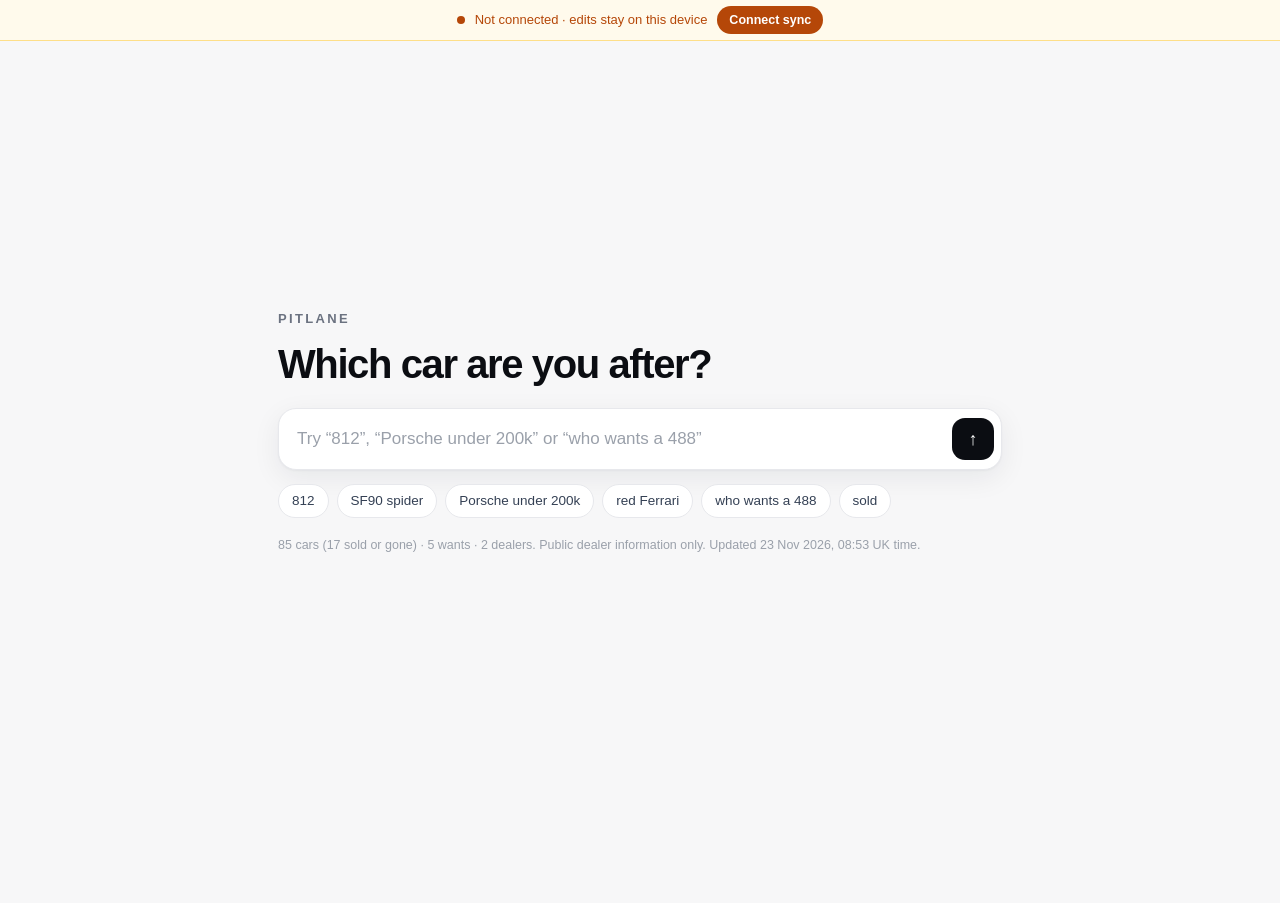
==== commit 0e156aba: "Pitlane search 2026-11-23 08:53 GMT" ====
--- a/index.html
+++ b/index.html
@@ -81,11 +81,11 @@
 <div class="syncbar amber" id="syncbar"><span class="dot"></span><span class="msg">Loading sync…</span></div>
 <main><section class="hero"><p class="mark">Pitlane</p><h1>Which car are you after?</h1>
 <form class="ask" role="search" autocomplete="off"><input type="search" name="q" placeholder="Try “812”, “Porsche under 200k” or “who wants a 488”" aria-label="Ask for a car" enterkeyhint="search"><button class="go" aria-label="Search">&#8593;</button></form><div class="chips"><button type="button" data-q="812">812</button><button type="button" data-q="SF90 spider">SF90 spider</button><button type="button" data-q="Porsche under 200k">Porsche under 200k</button><button type="button" data-q="red Ferrari">red Ferrari</button><button type="button" data-q="who wants a 488">who wants a 488</button><button type="button" data-q="sold">sold</button></div>
-<p class="meta"><span id="meta"></span> Updated 19 Nov 2026, 08:58 UK time.</p></section>
+<p class="meta"><span id="meta"></span> Updated 23 Nov 2026, 08:53 UK time.</p></section>
 <section id="thread" aria-live="polite"></section></main>
 <div class="dock"><form class="ask" role="search" autocomplete="off"><button type="button" class="clr" id="clr" title="Clear the conversation">Clear</button><input type="search" name="q" placeholder="Ask for another car…" aria-label="Ask for a car" enterkeyhint="search"><button class="go" aria-label="Search">&#8593;</button></form></div>
 <div class="toast" id="toast"></div>
-<script>window.DD={"dealers": [{"id": "40f9ffdbce5481e4aabae4e20a33e876", "name": "Scuderia Prestige", "town": "Camberley, Surrey", "web": "https://www.scuderiaprestige.com/", "sell": "https://www.scuderiaprestige.com/sell-your-car/", "note": "Posts every new arrival on LinkedIn.", "kw": ["LaFerrari", "812 Superfast", "812 GTS", "458 Speciale", "488 Pista", "488", "F8", "GTC4", "Roma", "SF90", "296", "812 Competizione", "Aventador SVJ"], "socials": [["Instagram", "https://www.instagram.com/scuderia.prestige", false], ["Facebook", "https://www.facebook.com/ScuderiaPrestige", false], ["X", "https://x.com/scudprestige", true], ["LinkedIn", "https://www.linkedin.com/company/scuderia-prestige-automobile", true], ["Previously sold", "https://www.scuderiaprestige.com/previously-sold/", true]], "notion": "https://app.notion.com/40f9ffdbce5481e4aabae4e20a33e876"}, {"id": "40f9ffdbce5481fb8572e3b81350abb9", "name": "Premier GT", "town": "Washington, nr Pulborough, West Sussex", "web": "https://www.premiergt.com/", "sell": "https://www.premiergt.com/sell-your-car", "note": "Buys outright, part-ex, sale or return.", "kw": ["812", "458 Speciale", "488 Pista", "F12", "599", "SF90", "12Cilindri", "Purosangue", "Chiron", "Veyron", "Aventador", "Huracan", "Huracán", "Vanquish"], "socials": [["Instagram", "https://www.instagram.com/premiergt/", false], ["Facebook", "https://en-gb.facebook.com/premiergtsussex/", false], ["YouTube", "https://www.youtube.com/channel/UCiAyrBxe0xMvh654ayXJV3A/", true], ["X", "https://x.com/Premier_GT", true], ["LinkedIn", "https://www.linkedin.com/company/premier-gt-ltd", true], ["Sold gallery", "https://www.premiergt.com/used/vehicles/filters/sold/true/", true]], "notion": "https://app.notion.com/40f9ffdbce5481fb8572e3b81350abb9"}], "stock": [{"id": "41a9ffdbce548100a4bbe530f39b848f", "dealer": "Premier GT", "make": "BMW", "model": "M2", "year": "2026", "miles": "2,780", "price": "£94,000", "gearbox": "Automatic", "status": "Available", "url": "https://www.premiergt.com/used/cars/bmw/m2/cs-brooklyn-grey-carbon-ceramic-brakes-extensive-carbon-interior-2250", "notes": "CS. BROOKLYN GREY. CARBON CERAMIC BRAKES. EXTENSIVE CARBON INTERIOR", "manual": false, "notion": "https://app.notion.com/41a9ffdbce548100a4bbe530f39b848f"}, {"id": "41a9ffdbce5481129161f3824f062760", "dealer": "Premier GT", "make": "Bentley", "model": "Continental GTC", "year": "2021", "miles": "21,560", "price": "£124,995", "gearbox": "Automatic", "status": "Available", "url": "https://www.premiergt.com/used/cars/bentley/continental-gtc/v8-mulliner-spec-dynamic-ride-rotating-display-carbon-interior-2253", "notes": "V8. MULLINER SPEC. DYNAMIC RIDE. ROTATING DISPLAY. CARBON INTERIOR", "manual": false, "notion": "https://app.notion.com/41a9ffdbce5481129161f3824f062760"}, {"id": "41a9ffdbce548150b814d5d2b23641ad", "dealer": "Scuderia Prestige", "make": "Rolls-Royce", "model": "Wraith V12", "year": "2016", "miles": "21,158", "price": "£105,950", "gearbox": "Automatic", "status": "Available", "url": "https://www.scuderiaprestige.com/vehicle-details/used-rolls-royce-wraith-v12-for-sale-in-camberley-surrey-u1947/", "notes": "Fashion Inspired Spec Mugello / Starlight", "manual": false, "notion": "https://app.notion.com/41a9ffdbce548150b814d5d2b23641ad"}, {"id": "41a9ffdbce5481deb2d5f46b98df04bb", "dealer": "Premier GT", "make": "Mercedes-Benz", "model": "V Class", "year": "2023", "miles": "19,770", "price": "£119,995", "gearbox": "Automatic", "status": "Available", "url": "https://www.premiergt.com/used/cars/mercedes-benz/v-class/v-300-sutton-executive-class-vat-q-vip-seats-starlight-headliner-tvs-2254", "notes": "V 300 SUTTON EXECUTIVE CLASS. VAT Q. VIP SEATS. STARLIGHT HEADLINER. TVS", "manual": false, "notion": "https://app.notion.com/41a9ffdbce5481deb2d5f46b98df04bb"}, {"id": "4169ffdbce548143a13ad2e64de054d8", "dealer": "Premier GT", "make": "De", "model": "Tomaso Pantera", "year": "1972", "miles": "47,200", "price": "£119,995", "gearbox": "Manual", "status": "Available", "url": "https://www.premiergt.com/used/cars/de-tomaso/pantera/l-huge-history-portfolio-immaculate-example-2249", "notes": "L. HUGE HISTORY PORTFOLIO. IMMACULATE EXAMPLE", "manual": false, "notion": "https://app.notion.com/4169ffdbce548143a13ad2e64de054d8"}, {"id": "4139ffdbce548110a63cc409aeca4f22", "dealer": "Premier GT", "make": "Maserati", "model": "MC20", "year": "2024", "miles": "9,390", "price": "£179,995", "gearbox": "Automatic", "status": "Available", "url": "https://www.premiergt.com/used/cars/maserati/mc20/cielo-ceramic-brakes-carbon-fibre-interior-lift-system-heated-seats-2241", "notes": "CIELO. CERAMIC BRAKES. CARBON FIBRE INTERIOR. LIFT SYSTEM. HEATED SEATS", "manual": false, "notion": "https://app.notion.com/4139ffdbce548110a63cc409aeca4f22"}, {"id": "4139ffdbce54811fa612dc44868ac621", "dealer": "Premier GT", "make": "Jaguar", "model": "F-Pace", "year": "2024", "miles": "15,470", "price": "£57,995", "gearbox": "Automatic", "status": "Available", "url": "https://www.premiergt.com/used/cars/jaguar/f-pace/svr-one-owner-ultra-blue-panoramic-roof-22s-head-up-display-2240", "notes": "SVR. ONE OWNER. ULTRA BLUE. PANORAMIC ROOF. 22S. HEAD UP DISPLAY", "manual": false, "notion": "https://app.notion.com/4139ffdbce54811fa612dc44868ac621"}, {"id": "4139ffdbce5481c2a793da7f032975eb", "dealer": "Premier GT", "make": "Alpine", "model": "A110 R", "year": "2024", "miles": "4,160", "price": "£93,995", "gearbox": "Automatic", "status": "Available", "url": "https://www.premiergt.com/used/cars/alpine/a110-r/le-mans-warranty-1-of-100-examples-full-ppf-carbon-fibre-ext-focal-2239", "notes": "LE MANS. WARRANTY. 1 OF 100 EXAMPLES. FULL PPF. CARBON FIBRE EXT. FOCAL", "manual": false, "notion": "https://app.notion.com/4139ffdbce5481c2a793da7f032975eb"}, {"id": "40f9ffdbce5481e886e2e3112c42ae4f", "dealer": "Premier GT", "make": "Ferrari", "model": "812 Competizione", "year": "2022", "miles": "2,735", "price": "POA", "gearbox": "Automatic", "status": "Reserved", "url": "https://www.premiergt.com/used/cars/ferrari/812-competizione/huge-specification-4-layer-paint-carbon-fibre-int-ext-two-tone-livery-2230", "notes": "HUGE SPECIFICATION. 4-LAYER PAINT. CARBON FIBRE INT & EXT. TWO-TONE LIVERY", "manual": false, "notion": "https://app.notion.com/40f9ffdbce5481e886e2e3112c42ae4f"}, {"id": "40f9ffdbce548101b3c2e52520a1ab07", "dealer": "Scuderia Prestige", "make": "Mercedes-Benz", "model": "Maybach S600 Pullman", "year": "2019", "miles": "17,650", "price": "£249,950", "gearbox": "Automatic", "status": "Available", "url": "https://www.scuderiaprestige.com/vehicle-details/used-mercedes-benz-maybach-s600-pullman-for-sale-in-camberley-surrey-u1597/", "notes": "Huge Spec / Serviced 24/09/2026", "manual": false, "notion": "https://app.notion.com/40f9ffdbce548101b3c2e52520a1ab07"}, {"id": "40f9ffdbce54810db3f9ff8bebcfc080", "dealer": "Scuderia Prestige", "make": "Ferrari", "model": "Amalfi T V8", "year": "2026", "miles": "56", "price": "£224,950", "gearbox": "Automatic", "status": "Available", "url": "https://www.scuderiaprestige.com/vehicle-details/used-ferrari-amalfi-t-v8-for-sale-in-camberley-surrey-u1933/", "notes": "Delivery Mileage / Ferrari Warranty Sep 2030", "manual": false, "notion": "https://app.notion.com/40f9ffdbce54810db3f9ff8bebcfc080"}, {"id": "40f9ffdbce54811695bff67d142fdd46", "dealer": "Premier GT", "make": "Land", "model": "Rover Defender 110", "year": "2024", "miles": "35,280", "price": "£71,995", "gearbox": "Automatic", "status": "Available", "url": "https://www.premiergt.com/used/cars/land-rover/defender-110/x-dynamic-hse-urban-upgrades-rear-screens-pano-roof-e-suspension-2222", "notes": "X-DYNAMIC HSE. URBAN UPGRADES. REAR SCREENS. PANO ROOF. E/SUSPENSION", "manual": false, "notion": "https://app.notion.com/40f9ffdbce54811695bff67d142fdd46"}, {"id": "40f9ffdbce54811bba79eddd21e3a95d", "dealer": "Premier GT", "make": "Lotus", "model": "Esprit", "year": "1999", "miles": "47,080", "price": "£54,995", "gearbox": "", "status": "Sold", "url": "https://www.premiergt.com/used/cars/lotus/esprit/sport-350-1-of-42-rhd-superb-example-comprehensive-history-front-ppf-2122", "notes": "SPORT 350. 1 OF 42 RHD. SUPERB EXAMPLE. COMPREHENSIVE HISTORY. FRONT PPF", "manual": false, "notion": "https://app.notion.com/40f9ffdbce54811bba79eddd21e3a95d"}, {"id": "40f9ffdbce54811dbe68d2fb711d79cb", "dealer": "Scuderia Prestige", "make": "Porsche", "model": "911 992 GT3", "year": "2023", "miles": "5,750", "price": "£166,950", "gearbox": "Automatic", "status": "Sold", "url": "https://www.scuderiaprestige.com/vehicle-details/used-porsche-911-992-gt3-for-sale-in-camberley-surrey-u1866/", "notes": "HUGE SPEC/ PPF / PCCB / ClubSport Pack", "manual": false, "notion": "https://app.notion.com/40f9ffdbce54811dbe68d2fb711d79cb"}, {"id": "40f9ffdbce54812599ffd1ebba9436a0", "dealer": "Scuderia Prestige", "make": "Land", "model": "Rover Range Rover P400 MHEV Autobiography", "year": "2023", "miles": "28,926", "price": "£76,500", "gearbox": "Automatic", "status": "Available", "url": "https://www.scuderiaprestige.com/vehicle-details/used-land-rover-range-rover-p400-mhev-autobiography-for-sale-in-camberley-surrey-u1737/", "notes": "Massage / Deployable Side Steps / Shadow Pack", "manual": false, "notion": "https://app.notion.com/40f9ffdbce54812599ffd1ebba9436a0"}, {"id": "40f9ffdbce54812aa033e6081e6f0a72", "dealer": "Scuderia Prestige", "make": "Ferrari", "model": "296 GTS T V6", "year": "2024", "miles": "350", "price": "£259,950", "gearbox": "", "status": "Gone", "url": "https://www.scuderiaprestige.com/vehicle-details/used-ferrari-296-gts-t-v6-for-sale-in-camberley-surrey-u1930/", "notes": "£57K+ Spec / Topaz PPF / Special Paint", "manual": false, "notion": "https://app.notion.com/40f9ffdbce54812aa033e6081e6f0a72"}, {"id": "40f9ffdbce54813abb47c93cd5d53b6b", "dealer": "Scuderia Prestige", "make": "Audi", "model": "RS6 Avant TFSI V8 Vorsprung", "year": "2020", "miles": "12,605", "price": "£82,950", "gearbox": "Automatic", "status": "Available", "url": "https://www.scuderiaprestige.com/vehicle-details/used-audi-rs6-avant-tfsi-v8-vorsprung-for-sale-in-camberley-surrey-u1860/", "notes": "PPF + CARBON FIBRE EVENTURI AIR INTAKES!", "manual": false, "notion": "https://app.notion.com/40f9ffdbce54813abb47c93cd5d53b6b"}, {"id": "40f9ffdbce54813ca6cfde8a390e80d1", "dealer": "Scuderia Prestige", "make": "Land", "model": "Rover Range Rover P530 V8 SV", "year": "2023", "miles": "7,839", "price": "£104,950", "gearbox": "Automatic", "status": "Gone", "url": "https://www.scuderiaprestige.com/vehicle-details/used-land-rover-range-rover-p530-v8-sv-for-sale-in-camberley-surrey-u1857/", "notes": "Massage Seats / Cooled Seats / Pano / HUD", "manual": false, "notion": "https://app.notion.com/40f9ffdbce54813ca6cfde8a390e80d1"}, {"id": "40f9ffdbce5481439544e481b8553655", "dealer": "Scuderia Prestige", "make": "Lamborghini", "model": "Urus V8 BiTurbo", "year": "2022", "miles": "29,151", "price": "£164,950", "gearbox": "Automatic", "status": "Available", "url": "https://www.scuderiaprestige.com/vehicle-details/used-lamborghini-urus-v8-biturbo-for-sale-in-camberley-surrey-u1898/", "notes": "Pano Roof / Int Carbon Pack / B&O 3D", "manual": false, "notion": "https://app.notion.com/40f9ffdbce5481439544e481b8553655"}, {"id": "40f9ffdbce548146b984debaeeeff6f8", "dealer": "Scuderia Prestige", "make": "Toyota", "model": "Alphard Vellfire Executive Lounge", "year": "2020", "miles": "16,720", "price": "£36,950", "gearbox": "Automatic", "status": "Available", "url": "https://www.scuderiaprestige.com/vehicle-details/used-toyota-alphard-vellfire-executive-lounge-for-sale-in-camberley-surrey-u1881/", "notes": "Vellfire / JBL / Heated & Cooled Seats", "manual": false, "notion": "https://app.notion.com/40f9ffdbce548146b984debaeeeff6f8"}, {"id": "40f9ffdbce548169a309c4cf7c94771a", "dealer": "Scuderia Prestige", "make": "Mercedes-Benz", "model": "G Class G63 V8 AMG Carbon Edition", "year": "2023", "miles": "12,670", "price": "£159,995", "gearbox": "Automatic", "status": "Gone", "url": "https://www.scuderiaprestige.com/vehicle-details/used-mercedes-benz-g-class-g63-v8-amg-carbon-edition-for-sale-in-camberley-surrey-u1819/", "notes": "Carbon Edition / Carbon Trim / Tech Pack / PPF", "manual": false, "notion": "https://app.notion.com/40f9ffdbce548169a309c4cf7c94771a"}, {"id": "40f9ffdbce54816a8e19fe00d7884326", "dealer": "Scuderia Prestige", "make": "Mercedes-Benz", "model": "S Class S500Lh MHEV AMG Line", "year": "2021", "miles": "36,535", "price": "£65,950", "gearbox": "Automatic", "status": "Available", "url": "https://www.scuderiaprestige.com/vehicle-details/used-mercedes-benz-s-class-s500lh-mhev-amg-line-for-sale-in-camberley-surrey-u1562/", "notes": "Pano Roof / Burmester / Chauffer Pack", "manual": false, "notion": "https://app.notion.com/40f9ffdbce54816a8e19fe00d7884326"}, {"id": "40f9ffdbce54816cb964fcad04f0c854", "dealer": "Scuderia Prestige", "make": "Lamborghini", "model": "Revuelto V12 HPEV", "year": "2024", "miles": "436", "price": "£449,000", "gearbox": "", "status": "Sold", "url": "https://www.scuderiaprestige.com/vehicle-details/used-lamborghini-revuelto-v12-hpev-for-sale-in-camberley-surrey-u1922/", "notes": "Ad Personam Int/Ext / Warranty May 2029", "manual": false, "notion": "https://app.notion.com/40f9ffdbce54816cb964fcad04f0c854"}, {"id": "40f9ffdbce54816d9402c5258951bb55", "dealer": "Scuderia Prestige", "make": "Mercedes-Benz", "model": "GLA GLA220d AMG Line", "year": "2020", "miles": "43,513", "price": "£22,950", "gearbox": "Automatic", "status": "Available", "url": "https://www.scuderiaprestige.com/vehicle-details/used-mercedes-benz-gla-gla220d-amg-line-for-sale-in-camberley-surrey-u1864/", "notes": "Pano Roof / Heated Seats / Rear Camera", "manual": false, "notion": "https://app.notion.com/40f9ffdbce54816d9402c5258951bb55"}, {"id": "40f9ffdbce54816dbf9de51ea5a1cce5", "dealer": "Scuderia Prestige", "make": "Rolls-Royce", "model": "Wraith V12", "year": "2015", "miles": "31,570", "price": "£94,995", "gearbox": "Automatic", "status": "Available", "url": "https://www.scuderiaprestige.com/vehicle-details/used-rolls-royce-wraith-v12-for-sale-in-camberley-surrey-u1909/", "notes": "Starlight Headliner / Head-Up Display", "manual": false, "notion": "https://app.notion.com/40f9ffdbce54816dbf9de51ea5a1cce5"}, {"id": "40f9ffdbce548182b871d29df2c10d99", "dealer": "Scuderia Prestige", "make": "Bentley", "model": "Bentayga W12 Mulliner", "year": "2017", "miles": "34,538", "price": "£64,950", "gearbox": "Automatic", "status": "Available", "url": "https://www.scuderiaprestige.com/vehicle-details/used-bentley-bentayga-w12-mulliner-for-sale-in-camberley-surrey-u1851/", "notes": "Rear Entertainment / Naim for Bentley", "manual": false, "notion": "https://app.notion.com/40f9ffdbce548182b871d29df2c10d99"}, {"id": "40f9ffdbce54818f96f1f4874fa77f6d", "dealer": "Scuderia Prestige", "make": "GMC", "model": "Hummer EV Edition 1", "year": "2022", "miles": "7,351", "price": "£144,950", "gearbox": "Automatic", "status": "Available", "url": "https://www.scuderiaprestige.com/vehicle-details/used-gmc-hummer-ev-edition-1-for-sale-in-camberley-surrey-u1637/", "notes": "Rare Edition 1 Hummer EV / Off-Road Package", "manual": false, "notion": "https://app.notion.com/40f9ffdbce54818f96f1f4874fa77f6d"}, {"id": "40f9ffdbce54819cbdacc09caaeeb495", "dealer": "Scuderia Prestige", "make": "Bentley", "model": "Continental V8 GTC", "year": "2021", "miles": "16,940", "price": "£113,950", "gearbox": "Automatic", "status": "Available", "url": "https://www.scuderiaprestige.com/vehicle-details/used-bentley-continental-v8-gtc-for-sale-in-camberley-surrey-u1800/", "notes": "Titanium Exhaust / Great Spec", "manual": false, "notion": "https://app.notion.com/40f9ffdbce54819cbdacc09caaeeb495"}, {"id": "40f9ffdbce5481a5b6dbca649413eb81", "dealer": "Scuderia Prestige", "make": "McLaren", "model": "675LT V8 SSG", "year": "2017", "miles": "19,734", "price": "£314,500", "gearbox": "Automatic", "status": "Available", "url": "https://www.scuderiaprestige.com/vehicle-details/used-mclaren-675lt-v8-ssg-for-sale-in-camberley-surrey-u6/", "notes": "McLaren Warranty / £29K Special Paint", "manual": false, "notion": "https://app.notion.com/40f9ffdbce5481a5b6dbca649413eb81"}, {"id": "40f9ffdbce5481ab85a5e7a3a962675b", "dealer": "Scuderia Prestige", "make": "Ferrari", "model": "GTC4Lusso T V8", "year": "2018", "miles": "34,882", "price": "£129,950", "gearbox": "Automatic", "status": "Available", "url": "https://www.scuderiaprestige.com/vehicle-details/used-ferrari-gtc4lusso-t-v8-for-sale-in-camberley-surrey-u1923/", "notes": "Carbon Fibre / Pass Display / Pano Roof", "manual": false, "notion": "https://app.notion.com/40f9ffdbce5481ab85a5e7a3a962675b"}, {"id": "40f9ffdbce5481b58dcbfee207fab13b", "dealer": "Premier GT", "make": "Lamborghini", "model": "Aventador SV", "year": "2016", "miles": "3,270", "price": "£599,995", "gearbox": "", "status": "Sold", "url": "https://www.premiergt.com/used/cars/lamborghini/aventador-sv/ad-personam-factory-satin-carbon-fibre-ext-comfort-seats-front-lift-2136", "notes": "AD PERSONAM. FACTORY SATIN CARBON FIBRE EXT. COMFORT SEATS. FRONT LIFT", "manual": false, "notion": "https://app.notion.com/40f9ffdbce5481b58dcbfee207fab13b"}, {"id": "40f9ffdbce5481c4aa94f4733ffac95d", "dealer": "Scuderia Prestige", "make": "McLaren", "model": "600LT Spider", "year": "2020", "miles": "23,514", "price": "£154,950", "gearbox": "Automatic", "status": "Gone", "url": "https://www.scuderiaprestige.com/vehicle-details/used-mclaren-600lt-spider-for-sale-in-camberley-surrey-u1915/", "notes": "Full PPF / McLaren Warranty / Lift", "manual": false, "notion": "https://app.notion.com/40f9ffdbce5481c4aa94f4733ffac95d"}, {"id": "40f9ffdbce5481ca97aed7a2d3408222", "dealer": "Scuderia Prestige", "make": "Mitsubishi", "model": "Evo 6 Tommi Makinen RS", "year": "2000", "miles": "87,377", "price": "£49,995", "gearbox": "Manual", "status": "Available", "url": "https://www.scuderiaprestige.com/vehicle-details/used-mitsubishi-evo-6-tommi-makinen-rs-for-sale-in-camberley-surrey-u1812/", "notes": "Rare & Highly Original Example / 1 of 190", "manual": false, "notion": "https://app.notion.com/40f9ffdbce5481ca97aed7a2d3408222"}, {"id": "40f9ffdbce5481caac34e57c9eb3c268", "dealer": "Scuderia Prestige", "make": "Maserati", "model": "Granturismo MC Trofeo GT4", "year": "2010", "miles": "18,342", "price": "£57,950", "gearbox": "Automatic", "status": "Gone", "url": "https://www.scuderiaprestige.com/vehicle-details/used-maserati-granturismo-mc-trofeo-gt4-for-sale-in-camberley-surrey-u1712/", "notes": "Rare Road Legal / 1 of 42 / Just Serviced!", "manual": false, "notion": "https://app.notion.com/40f9ffdbce5481caac34e57c9eb3c268"}, {"id": "40f9ffdbce5481d2ba21d27c5c18d0b1", "dealer": "Premier GT", "make": "Land", "model": "Rover Defender 90", "year": "2021", "miles": "11,670", "price": "£74,995", "gearbox": "", "status": "Gone", "url": "https://www.premiergt.com/used/cars/land-rover/defender-90/v8-plumb-bodykit-urban-wheels-carbon-fibre-interior-quicksilver-exhaust-2084", "notes": "V8. PLUMB BODYKIT. URBAN WHEELS. CARBON FIBRE INTERIOR. QUICKSILVER EXHAUST", "manual": false, "notion": "https://app.notion.com/40f9ffdbce5481d2ba21d27c5c18d0b1"}, {"id": "40f9ffdbce5481d78dd9f917b50d9113", "dealer": "Scuderia Prestige", "make": "Mercedes-Benz", "model": "SLS 63 V8 AMG", "year": "2011", "miles": "33,137", "price": "£326,995", "gearbox": "Automatic", "status": "Available", "url": "https://www.scuderiaprestige.com/vehicle-details/used-mercedes-benz-sls-63-v8-amg-for-sale-in-camberley-surrey-u1919/", "notes": "Full PPF / Bang & Olufsen / Rear Camera", "manual": false, "notion": "https://app.notion.com/40f9ffdbce5481d78dd9f917b50d9113"}, {"id": "40f9ffdbce5481df8f63d9838d5c62d9", "dealer": "Scuderia Prestige", "make": "Ford", "model": "Mustang Shelby GT350H Hertz Rent-A-Racer", "year": "1966", "miles": "86,354", "price": "£169,000", "gearbox": "Automatic", "status": "Available", "url": "https://www.scuderiaprestige.com/vehicle-details/used-ford-mustang-shelby-gt350h-hertz-rent-a-racer-for-sale-in-camberley-surrey-u1868/", "notes": "Rare Hertz Shelby GT350!", "manual": false, "notion": "https://app.notion.com/40f9ffdbce5481df8f63d9838d5c62d9"}, {"id": "40f9ffdbce5481e28c0fdc1df68420be", "dealer": "Scuderia Prestige", "make": "Bentley", "model": "Bentayga V8 S", "year": "2022", "miles": "25,669", "price": "£132,995", "gearbox": "Automatic", "status": "Available", "url": "https://www.scuderiaprestige.com/vehicle-details/used-bentley-bentayga-v8-s-for-sale-in-camberley-surrey-u1887/", "notes": "Full PPF / Naim / Quicksilver Sports Cats", "manual": false, "notion": "https://app.notion.com/40f9ffdbce5481e28c0fdc1df68420be"}, {"id": "40f9ffdbce5481e3956ecf00c4e86eaa", "dealer": "Scuderia Prestige", "make": "Rolls-Royce", "model": "Phantom V12", "year": "2018", "miles": "14,300", "price": "£249,950", "gearbox": "Automatic", "status": "Available", "url": "https://www.scuderiaprestige.com/vehicle-details/used-rolls-royce-phantom-v12-for-sale-in-camberley-surrey-u1873/", "notes": "Huge Spec / Series 2 Headlights / Full PPF", "manual": false, "notion": "https://app.notion.com/40f9ffdbce5481e3956ecf00c4e86eaa"}, {"id": "40f9ffdbce5481e4b706f88ade0cd366", "dealer": "Scuderia Prestige", "make": "Mercedes-Benz", "model": "C Class C63 V8 BiTurbo AMG S Night Edition Prem Plus", "year": "2023", "miles": "2,770", "price": "£85,995", "gearbox": "Automatic", "status": "Available", "url": "https://www.scuderiaprestige.com/vehicle-details/used-mercedes-benz-c-class-c63-v8-biturbo-amg-s-night-edition-prem-plus-for-sale-in-camberley-surrey-u1910/", "notes": "£20K+ in Brabus Upgrades / Full Satin PPF", "manual": false, "notion": "https://app.notion.com/40f9ffdbce5481e4b706f88ade0cd366"}, {"id": "40f9ffdbce5481f19fa5d74cd86c3694", "dealer": "Scuderia Prestige", "make": "Land", "model": "Rover Defender 90 P525 V8", "year": "2022", "miles": "12,993", "price": "£66,950", "gearbox": "Automatic", "status": "Available", "url": "https://www.scuderiaprestige.com/vehicle-details/used-land-rover-defender-90-p525-v8-for-sale-in-camberley-surrey-u1775/", "notes": "Heated & Cooled Front Seats / HUD / Meridian", "manual": false, "notion": "https://app.notion.com/40f9ffdbce5481f19fa5d74cd86c3694"}, {"id": "40f9ffdbce5481f29facf2dd4371dc9c", "dealer": "Premier GT", "make": "Ferrari", "model": "California", "year": "2016", "miles": "22,915", "price": "£84,995", "gearbox": "", "status": "Sold", "url": "https://www.premiergt.com/used/cars/ferrari/california/t-magneride-suspension-bespoke-interior-two-tone-bodywork-carplay-2173", "notes": "T. MAGNERIDE SUSPENSION. BESPOKE INTERIOR. TWO-TONE BODYWORK. CARPLAY", "manual": false, "notion": "https://app.notion.com/40f9ffdbce5481f29facf2dd4371dc9c"}, {"id": "40f9ffdbce5481f8b4f5cb51ca03e446", "dealer": "Scuderia Prestige", "make": "Land", "model": "Rover Defender 110 D350 MHEV X-Dynamic HSE", "year": "2026", "miles": "4,025", "price": "£82,500", "gearbox": "Automatic", "status": "Available", "url": "https://www.scuderiaprestige.com/vehicle-details/used-land-rover-defender-110-d350-mhev-x-dynamic-hse-for-sale-in-camberley-surrey-u1879/", "notes": "Heated & Cooled Seats / NICHE Alloys", "manual": false, "notion": "https://app.notion.com/40f9ffdbce5481f8b4f5cb51ca03e446"}, {"id": "40f9ffdbce548101ad8cd6b0e74af52c", "dealer": "Premier GT", "make": "Ferrari", "model": "330GT", "year": "1963", "miles": "88,500", "price": "£274,995", "gearbox": "Manual", "status": "Available", "url": "https://www.premiergt.com/used/cars/ferrari/330gt/2-2-full-nut-bolt-resto-concours-example-2121", "notes": "2+2. FULL NUT & BOLT RESTO. CONCOURS EXAMPLE", "manual": false, "notion": "https://app.notion.com/40f9ffdbce548101ad8cd6b0e74af52c"}, {"id": "40f9ffdbce54810d9401cbfa5c441641", "dealer": "Premier GT", "make": "Bentley", "model": "Continental GTC", "year": "2021", "miles": "21,560", "price": "£129,995", "gearbox": "Automatic", "status": "Gone", "url": "https://www.premiergt.com/used/cars/bentley/continental-gtc/v8-mulliner-spec-dynamic-ride-rotating-display-carbon-interior-2228", "notes": "V8. MULLINER SPEC. DYNAMIC RIDE. ROTATING DISPLAY. CARBON INTERIOR", "manual": false, "notion": "https://app.notion.com/40f9ffdbce54810d9401cbfa5c441641"}, {"id": "40f9ffdbce5481148000fc7d6f1b30b1", "dealer": "Premier GT", "make": "Ferrari", "model": "SF90", "year": "2024", "miles": "320", "price": "POA", "gearbox": "Automatic", "status": "Available", "url": "https://www.premiergt.com/used/cars/ferrari/sf90/xx-spider-over-80k-in-options-carbon-wheels-brushed-shields-2231", "notes": "XX SPIDER. OVER £80K IN OPTIONS. CARBON WHEELS. BRUSHED SHIELDS", "manual": false, "notion": "https://app.notion.com/40f9ffdbce5481148000fc7d6f1b30b1"}, {"id": "40f9ffdbce54812496c5ec0c98a03d24", "dealer": "Premier GT", "make": "Ferrari", "model": "348", "year": "1992", "miles": "8,615", "price": "£89,995", "gearbox": "Manual", "status": "Available", "url": "https://www.premiergt.com/used/cars/ferrari/348/ts-low-mileage-stunning-example-1983", "notes": "TS. LOW MILEAGE. STUNNING EXAMPLE", "manual": false, "notion": "https://app.notion.com/40f9ffdbce54812496c5ec0c98a03d24"}, {"id": "40f9ffdbce548129b324c56235085b26", "dealer": "Premier GT", "make": "Lotus", "model": "Exige", "year": "", "miles": "", "price": "£79,995", "gearbox": "Paddle (from text)", "status": "Available", "url": "https://www.premiergt.com/used/cars/lotus/exige/v6-cup-r-gt4-brand-new-gearbox-successful-car-spares-package-inc-wheels-1749", "notes": "V6 CUP R GT4. BRAND NEW GEARBOX. SUCCESSFUL CAR. SPARES PACKAGE INC WHEELS", "manual": false, "notion": "https://app.notion.com/40f9ffdbce548129b324c56235085b26"}, {"id": "40f9ffdbce548130abc8fbd2280bead2", "dealer": "Premier GT", "make": "Aston", "model": "Martin Vantage", "year": "2023", "miles": "700", "price": "£209,995", "gearbox": "Automatic", "status": "Available", "url": "https://www.premiergt.com/used/cars/aston-martin/vantage/v12-1-of-333-over-45k-in-options-lightweight-package-livery-package-2061", "notes": "V12. 1 OF 333. OVER £45K IN OPTIONS. LIGHTWEIGHT PACKAGE. LIVERY PACKAGE", "manual": false, "notion": "https://app.notion.com/40f9ffdbce548130abc8fbd2280bead2"}, {"id": "40f9ffdbce548133b30be03f4a48aff4", "dealer": "Premier GT", "make": "McLaren", "model": "720S", "year": "2017", "miles": "8,075", "price": "£144,995", "gearbox": "Automatic", "status": "Available", "url": "https://www.premiergt.com/used/cars/mclaren/720s/v8-ssg-full-msh-carbon-pack-1-carbon-interior-ceramics-lift-b-o-2190", "notes": "V8 SSG. FULL MSH. CARBON PACK 1. CARBON INTERIOR. CERAMICS. LIFT. B & O", "manual": false, "notion": "https://app.notion.com/40f9ffdbce548133b30be03f4a48aff4"}, {"id": "40f9ffdbce548139a70fcd188c9c6dcf", "dealer": "Scuderia Prestige", "make": "Honda", "model": "CMX1100 Rebel SE", "year": "2026", "miles": "407", "price": "£8,995", "gearbox": "Automatic", "status": "Sold", "url": "https://www.scuderiaprestige.com/vehicle-details/used-honda-cmx1100-rebel-se-for-sale-in-camberley-surrey-u1938/", "notes": "Rare CMX1100 Rebel SE / Under 500 Miles", "manual": false, "notion": "https://app.notion.com/40f9ffdbce548139a70fcd188c9c6dcf"}, {"id": "40f9ffdbce548139bc1beff8b53b67a2", "dealer": "Scuderia Prestige", "make": "Porsche", "model": "911 992 GT3", "year": "2026", "miles": "3,756", "price": "£183,950", "gearbox": "Automatic", "status": "Available", "url": "https://www.scuderiaprestige.com/vehicle-details/used-porsche-911-992-gt3-for-sale-in-camberley-surrey-u1882/", "notes": "Front Lift / Full PPF / Carbon Interior Pack", "manual": false, "notion": "https://app.notion.com/40f9ffdbce548139bc1beff8b53b67a2"}, {"id": "40f9ffdbce54813aa548d820c4f5acb9", "dealer": "Premier GT", "make": "Aston", "model": "Martin DBX", "year": "2025", "miles": "11,000", "price": "£179,995", "gearbox": "Automatic", "status": "Available", "url": "https://www.premiergt.com/used/cars/aston-martin/dbx/707-v8-vat-q-q-paintwork-40k-in-options-duotone-interior-h-c-seats-2246", "notes": "707 V8. VAT Q. Q PAINTWORK. 40K IN OPTIONS. DUOTONE INTERIOR. H & C SEATS", "manual": false, "notion": "https://app.notion.com/40f9ffdbce54813aa548d820c4f5acb9"}, {"id": "40f9ffdbce548144aa07e348a8e05cbb", "dealer": "Premier GT", "make": "McLaren", "model": "650S", "year": "2015", "miles": "1,400", "price": "£264,995", "gearbox": "Automatic", "status": "Available", "url": "https://www.premiergt.com/used/cars/mclaren/650s/le-mans-uk-car-1-of-50-examples-carbon-interior-exterior-front-lift-2188", "notes": "LE MANS. UK CAR. 1 OF 50 EXAMPLES. CARBON INTERIOR & EXTERIOR. FRONT LIFT", "manual": false, "notion": "https://app.notion.com/40f9ffdbce548144aa07e348a8e05cbb"}, {"id": "40f9ffdbce54814f8edee428f49ad39b", "dealer": "Premier GT", "make": "Ferrari", "model": "F430", "year": "2009", "miles": "9,290", "price": "£749,995", "gearbox": "Automatic", "status": "Reserved", "url": "https://www.premiergt.com/used/cars/ferrari/f430/scuderia-spider-16m-1-of-499-1-of-48-rhd-uk-car-factory-satin-paint-2174", "notes": "SCUDERIA SPIDER 16M. 1 OF 499. 1 OF 48 RHD. UK CAR. FACTORY SATIN PAINT", "manual": false, "notion": "https://app.notion.com/40f9ffdbce54814f8edee428f49ad39b"}, {"id": "40f9ffdbce54814f9407c039d2bda46f", "dealer": "Premier GT", "make": "BMW", "model": "M5", "year": "2021", "miles": "10,170", "price": "£159,995", "gearbox": "Automatic", "status": "Available", "url": "https://www.premiergt.com/used/cars/bmw/m5/cs-full-satin-ppf-carbon-engine-bay-carbon-buckets-ceramics-hud-2210", "notes": "CS. FULL SATIN PPF. CARBON ENGINE BAY. CARBON BUCKETS. CERAMICS. HUD", "manual": false, "notion": "https://app.notion.com/40f9ffdbce54814f9407c039d2bda46f"}, {"id": "40f9ffdbce548151ac16d1cbd7b1234b", "dealer": "Premier GT", "make": "Land", "model": "Rover Defender 90", "year": "2015", "miles": "34,980", "price": "£49,895", "gearbox": "Manual", "status": "Available", "url": "https://www.premiergt.com/used/cars/land-rover/defender-90/td-soft-top-xs-momo-wheel-heated-seats-alpine-stereo-rear-bench-seats-2208", "notes": "TD SOFT TOP XS. MOMO WHEEL. HEATED SEATS. ALPINE STEREO. REAR BENCH SEATS", "manual": false, "notion": "https://app.notion.com/40f9ffdbce548151ac16d1cbd7b1234b"}, {"id": "40f9ffdbce548158950ee05eacc5531d", "dealer": "Premier GT", "make": "Porsche", "model": "911", "year": "2023", "miles": "6,280", "price": "£94,995", "gearbox": "Automatic", "status": "Available", "url": "https://www.premiergt.com/used/cars/porsche/911/targa-4-pdk-warranty-adaptive-cruise-control-heated-seats-heated-wheel-2243", "notes": "TARGA 4 PDK. WARRANTY. ADAPTIVE CRUISE CONTROL. HEATED SEATS. HEATED WHEEL", "manual": false, "notion": "https://app.notion.com/40f9ffdbce548158950ee05eacc5531d"}, {"id": "40f9ffdbce54816a840dc2fcc36dcdee", "dealer": "Premier GT", "make": "Aston", "model": "Martin Vanquish", "year": "2015", "miles": "5,590", "price": "£99,995", "gearbox": "Automatic", "status": "Gone", "url": "https://www.premiergt.com/used/cars/aston-martin/vanquish/v12-one-owner-low-mileage-carbon-fibre-interior-one-77-wheel-b-o-2165", "notes": "V12. ONE OWNER. LOW MILEAGE. CARBON FIBRE INTERIOR. ONE-77 WHEEL. B & O", "manual": false, "notion": "https://app.notion.com/40f9ffdbce54816a840dc2fcc36dcdee"}, {"id": "40f9ffdbce5481778a25c43af79cad58", "dealer": "Premier GT", "make": "Ferrari", "model": "Purosangue", "year": "2024", "miles": "2,975", "price": "£329,985", "gearbox": "Automatic", "status": "Available", "url": "https://www.premiergt.com/used/cars/ferrari/purosangue/-80k-in-options-warranty-historic-paint-carbon-int-ext-pack-pano-roof-2199", "notes": "£80K IN OPTIONS. WARRANTY. HISTORIC PAINT. CARBON INT/EXT PACK. PANO ROOF", "manual": false, "notion": "https://app.notion.com/40f9ffdbce5481778a25c43af79cad58"}, {"id": "40f9ffdbce548195a073f8ddb8f69462", "dealer": "Premier GT", "make": "Porsche", "model": "Macan", "year": "2022", "miles": "38,000", "price": "£46,995", "gearbox": "Automatic", "status": "Available", "url": "https://www.premiergt.com/used/cars/porsche/macan/s-pdk-pano-roof-bose-sound-system-heated-front-seats-reversing-camera-2177", "notes": "S PDK. PANO ROOF. BOSE SOUND SYSTEM. HEATED FRONT SEATS. REVERSING CAMERA", "manual": false, "notion": "https://app.notion.com/40f9ffdbce548195a073f8ddb8f69462"}, {"id": "40f9ffdbce5481968e4ddd40f884cbe1", "dealer": "Premier GT", "make": "Lamborghini", "model": "Huracan", "year": "2019", "miles": "8,955", "price": "£299,995", "gearbox": "Automatic", "status": "Available", "url": "https://www.premiergt.com/used/cars/lamborghini/huracan/lp-640-4-performante-spyder-lambo-warranty-arancio-borealis-full-ppf-2224", "notes": "LP 640-4 PERFORMANTE SPYDER. LAMBO WARRANTY. ARANCIO BOREALIS. FULL PPF", "manual": false, "notion": "https://app.notion.com/40f9ffdbce5481968e4ddd40f884cbe1"}, {"id": "40f9ffdbce548198a314db440e0e949e", "dealer": "Premier GT", "make": "Aston", "model": "Martin DBS", "year": "2010", "miles": "17,985", "price": "£81,995", "gearbox": "Automatic", "status": "Available", "url": "https://www.premiergt.com/used/cars/aston-martin/dbs/v12-volante-full-ash-carbon-ext-ceramic-brakes-bang-olufsen-2229", "notes": "V12 VOLANTE. FULL ASH. CARBON EXT. CERAMIC BRAKES. BANG & OLUFSEN", "manual": false, "notion": "https://app.notion.com/40f9ffdbce548198a314db440e0e949e"}, {"id": "40f9ffdbce5481a08a0bf6f4f1a78114", "dealer": "Premier GT", "make": "Bugatti", "model": "Veyron", "year": "2013", "miles": "6,600", "price": "POA", "gearbox": "Automatic", "status": "Available", "url": "https://www.premiergt.com/used/cars/bugatti/veyron/grand-sport-vitesse-one-of-one-in-the-world-la-maison-pur-sang-2092", "notes": "GRAND SPORT VITESSE. ONE OF ONE IN THE WORLD. LA MAISON PUR SANG", "manual": false, "notion": "https://app.notion.com/40f9ffdbce5481a08a0bf6f4f1a78114"}, {"id": "40f9ffdbce5481aa881ef588b7f41620", "dealer": "Premier GT", "make": "Jaguar", "model": "F-Type", "year": "2016", "miles": "716", "price": "£149,995", "gearbox": "Automatic", "status": "Available", "url": "https://www.premiergt.com/used/cars/jaguar/f-type/project-7-1-of-250-lightning-silver-paintwork-low-mileage-ceramics-2171", "notes": "PROJECT 7. 1 OF 250. LIGHTNING SILVER PAINTWORK. LOW MILEAGE. CERAMICS", "manual": false, "notion": "https://app.notion.com/40f9ffdbce5481aa881ef588b7f41620"}, {"id": "40f9ffdbce5481aba6e7df45c54ca406", "dealer": "Premier GT", "make": "Chevrolet", "model": "Corvette Stingray", "year": "1963", "miles": "", "price": "£199,995", "gearbox": "Manual", "status": "Available", "url": "https://www.premiergt.com/used/cars/chevrolet/corvette-stingray/split-window-manual-fuelie-full-resto-matching-numbers-immaculate-2152", "notes": "SPLIT WINDOW MANUAL FUELIE. FULL RESTO. MATCHING NUMBERS. IMMACULATE", "manual": false, "notion": "https://app.notion.com/40f9ffdbce5481aba6e7df45c54ca406"}, {"id": "40f9ffdbce5481b5a398ca7fb1abe1c1", "dealer": "Premier GT", "make": "Ferrari", "model": "F430", "year": "2010", "miles": "26,095", "price": "£409,995", "gearbox": "Automatic", "status": "Available", "url": "https://www.premiergt.com/used/cars/ferrari/f430/scuderia-uk-supplied-full-fsh-grigio-corsa-racing-livery-carbon-int-2198", "notes": "SCUDERIA. UK SUPPLIED. FULL FSH. GRIGIO CORSA RACING LIVERY. CARBON INT", "manual": false, "notion": "https://app.notion.com/40f9ffdbce5481b5a398ca7fb1abe1c1"}, {"id": "40f9ffdbce5481bcbe11f5c5dc6b9205", "dealer": "Premier GT", "make": "Land", "model": "Rover Range Rover Sport SVR", "year": "2022", "miles": "49,500", "price": "£47,995", "gearbox": "Automatic", "status": "Available", "url": "https://www.premiergt.com/used/cars/land-rover/range-rover-sport-svr/carbon-edition-deployable-side-steps-matrix-leds-carbon-fibre-engine-bay-2206", "notes": "CARBON EDITION. DEPLOYABLE SIDE STEPS. MATRIX LEDs. CARBON FIBRE ENGINE BAY", "manual": false, "notion": "https://app.notion.com/40f9ffdbce5481bcbe11f5c5dc6b9205"}, {"id": "40f9ffdbce5481c2bfaec142e2a154be", "dealer": "Premier GT", "make": "Porsche", "model": "911 GT3", "year": "2025", "miles": "1,650", "price": "£199,995", "gearbox": "Manual", "status": "Available", "url": "https://www.premiergt.com/used/cars/porsche/911-gt3/-30k-in-options-weissach-package-pccbs-lift-system-bose-2226", "notes": "£30K IN OPTIONS. WEISSACH PACKAGE. PCCBS. LIFT SYSTEM. BOSE", "manual": false, "notion": "https://app.notion.com/40f9ffdbce5481c2bfaec142e2a154be"}, {"id": "40f9ffdbce5481c6806ed83bb221f5cc", "dealer": "Premier GT", "make": "Ferrari", "model": "599 GTB", "year": "2007", "miles": "34,750", "price": "£134,995", "gearbox": "Automatic", "status": "Available", "url": "https://www.premiergt.com/used/cars/ferrari/599-gtb/fiorano-f1-comprehensive-history-carbon-fibre-driver-zone-bose-2247", "notes": "FIORANO F1. COMPREHENSIVE HISTORY. CARBON FIBRE DRIVER ZONE. BOSE", "manual": false, "notion": "https://app.notion.com/40f9ffdbce5481c6806ed83bb221f5cc"}, {"id": "40f9ffdbce5481ca8e9cf1b8e6ce9772", "dealer": "Premier GT", "make": "Aston", "model": "Martin DB12", "year": "2024", "miles": "4,020", "price": "£177,500", "gearbox": "Automatic", "status": "Available", "url": "https://www.premiergt.com/used/cars/aston-martin/db12/v8-volante-50k-options-ceramics-black-ext-pack-duotone-interior-b-o-2233", "notes": "V8 VOLANTE. £50K OPTIONS. CERAMICS. BLACK EXT PACK. DUOTONE INTERIOR. B&O", "manual": false, "notion": "https://app.notion.com/40f9ffdbce5481ca8e9cf1b8e6ce9772"}, {"id": "40f9ffdbce5481cc83f5e5711758fd5f", "dealer": "Premier GT", "make": "Praga", "model": "Bohema", "year": "", "miles": "", "price": "POA", "gearbox": "Automatic", "status": "Available", "url": "https://www.premiergt.com/used/cars/praga/bohema/available-for-purchase-please-contact-us-to-discuss-further-information-1865", "notes": "AVAILABLE FOR PURCHASE. PLEASE CONTACT US TO DISCUSS FURTHER INFORMATION", "manual": false, "notion": "https://app.notion.com/40f9ffdbce5481cc83f5e5711758fd5f"}, {"id": "40f9ffdbce5481cd8e32dee40870f4c5", "dealer": "Premier GT", "make": "Alfa", "model": "Romeo Giulietta", "year": "1960", "miles": "7,315", "price": "£395,995", "gearbox": "Manual", "status": "Available", "url": "https://www.premiergt.com/used/cars/alfa-romeo/giulietta/sprint-zagato-1-of-200-ex-competition-car-extensive-documented-history-2023", "notes": "SPRINT ZAGATO. 1 OF 200. EX COMPETITION CAR. EXTENSIVE DOCUMENTED HISTORY", "manual": false, "notion": "https://app.notion.com/40f9ffdbce5481cd8e32dee40870f4c5"}, {"id": "40f9ffdbce5481cfbaabc50a94dc2ff6", "dealer": "Premier GT", "make": "Porsche", "model": "911 GT3 RS", "year": "2011", "miles": "14,215", "price": "£374,995", "gearbox": "Manual", "status": "Available", "url": "https://www.premiergt.com/used/cars/porsche/911-gt3-rs/stunning-example-weiss-gold-decals-pccbs-pcm-s-chrono-lift-2237", "notes": "STUNNING EXAMPLE. WEISS GOLD DECALS. PCCBS. PCM. S/CHRONO. LIFT", "manual": false, "notion": "https://app.notion.com/40f9ffdbce5481cfbaabc50a94dc2ff6"}, {"id": "40f9ffdbce5481d78ad7cddb53c0d011", "dealer": "Premier GT", "make": "Mercedes-Benz", "model": "V Class", "year": "2023", "miles": "19,735", "price": "£129,995", "gearbox": "Automatic", "status": "Gone", "url": "https://www.premiergt.com/used/cars/mercedes-benz/v-class/v-300-sutton-executive-class-vat-q-vip-seats-starlight-headliner-tvs-2227", "notes": "V 300 SUTTON EXECUTIVE CLASS. VAT Q. VIP SEATS. STARLIGHT HEADLINER. TVS", "manual": false, "notion": "https://app.notion.com/40f9ffdbce5481d78ad7cddb53c0d011"}, {"id": "40f9ffdbce5481d98848c878ef94475a", "dealer": "Scuderia Prestige", "make": "Ferrari", "model": "12Cilindri V12", "year": "2025", "miles": "56", "price": "£409,950", "gearbox": "Automatic", "status": "Available", "url": "https://www.scuderiaprestige.com/vehicle-details/used-ferrari-12cilindri-v12-for-sale-in-camberley-surrey-u1949/", "notes": "£106K+ Spec / 4-Layer Rosso Magma Paint!", "manual": false, "notion": "https://app.notion.com/40f9ffdbce5481d98848c878ef94475a"}, {"id": "40f9ffdbce5481dd9492c5d2d27cc792", "dealer": "Premier GT", "make": "Ferrari", "model": "F8 Tributo", "year": "2021", "miles": "5,700", "price": "£299,995", "gearbox": "Automatic", "status": "Gone", "url": "https://www.premiergt.com/used/cars/ferrari/f8-tributo/full-ppf-full-carbon-fibre-interior-package-passenger-display-2213", "notes": "FULL PPF. FULL CARBON FIBRE INTERIOR PACKAGE. PASSENGER DISPLAY", "manual": false, "notion": "https://app.notion.com/40f9ffdbce5481dd9492c5d2d27cc792"}, {"id": "40f9ffdbce5481dfb065f69b30b6db9c", "dealer": "Premier GT", "make": "Ferrari", "model": "488 Pista", "year": "2019", "miles": "11,150", "price": "£399,995", "gearbox": "Automatic", "status": "Available", "url": "https://www.premiergt.com/used/cars/ferrari/488-pista/historic-paintwork-two-tone-stripe-carbon-fibre-int-ext-lift-carplay-2236", "notes": "HISTORIC PAINTWORK. TWO-TONE STRIPE. CARBON FIBRE INT & EXT. LIFT. CARPLAY", "manual": false, "notion": "https://app.notion.com/40f9ffdbce5481dfb065f69b30b6db9c"}, {"id": "40f9ffdbce5481ec9144d711e33b914b", "dealer": "Premier GT", "make": "Mercedes-Benz", "model": "Amg GT", "year": "2017", "miles": "15,470", "price": "£84,995", "gearbox": "Automatic", "status": "Available", "url": "https://www.premiergt.com/used/cars/mercedes-benz/amg-gt/c-great-spec-carbon-interior-heated-seats-airscarf-burmester-2238", "notes": "C. GREAT SPEC. CARBON INTERIOR. HEATED SEATS. AIRSCARF. BURMESTER", "manual": false, "notion": "https://app.notion.com/40f9ffdbce5481ec9144d711e33b914b"}, {"id": "40f9ffdbce5481f4ab38d6e5a72ea6aa", "dealer": "Premier GT", "make": "Ferrari", "model": "812 GTS", "year": "2020", "miles": "13,540", "price": "£409,995", "gearbox": "Automatic", "status": "Available", "url": "https://www.premiergt.com/used/cars/ferrari/812-gts/blu-montreal-carbon-fibre-int-ext-carplay-passenger-display-lift-2217", "notes": "BLU MONTREAL. CARBON FIBRE INT & EXT. CARPLAY. PASSENGER DISPLAY. LIFT", "manual": false, "notion": "https://app.notion.com/40f9ffdbce5481f4ab38d6e5a72ea6aa"}, {"id": "40f9ffdbce5481fa97cbc9fb9f07921a", "dealer": "Premier GT", "make": "Ferrari", "model": "512", "year": "1979", "miles": "19,835", "price": "£299,995", "gearbox": "Manual", "status": "Available", "url": "https://www.premiergt.com/used/cars/ferrari/512/bb-rhd-car-uk-supplied-extensive-documentation-a-c-electric-window-2181", "notes": "BB. RHD CAR. UK SUPPLIED. EXTENSIVE DOCUMENTATION. A/C. ELECTRIC WINDOW", "manual": false, "notion": "https://app.notion.com/40f9ffdbce5481fa97cbc9fb9f07921a"}, {"id": "40f9ffdbce5481fb8790d58133599e0a", "dealer": "Scuderia Prestige", "make": "Porsche", "model": "718 Cayman GT4", "year": "2022", "miles": "5,040", "price": "£95,995", "gearbox": "Automatic", "status": "Gone", "url": "https://www.scuderiaprestige.com/vehicle-details/used-porsche-718-cayman-gt4-for-sale-in-camberley-surrey-u1948/", "notes": "Porsche Warranty / PCCB / Carbon Interior", "manual": false, "notion": "https://app.notion.com/40f9ffdbce5481fb8790d58133599e0a"}, {"id": "new87", "dealer": "Scuderia Prestige", "make": "Porsche", "model": "Taycan Performance Plus Turbo", "year": "2022", "miles": "50,458", "price": "£52,995", "gearbox": "Automatic", "status": "Available", "url": "https://www.scuderiaprestige.com/vehicle-details/used-porsche-taycan-performance-plus-turbo-for-sale-in-camberley-surrey-u1959/", "notes": "Porsche Warranty / Pano Roof / HUD / Pass Display", "manual": false, "notion": "https://app.notion.com/new87"}, {"id": "new88", "dealer": "Scuderia Prestige", "make": "Aston", "model": "Martin DBS V12 BiTurbo Superleggera", "year": "2019", "miles": "6,795", "price": "£134,950", "gearbox": "Automatic", "status": "Available", "url": "https://www.scuderiaprestige.com/vehicle-details/used-aston-martin-dbs-v12-biturbo-superleggera-for-sale-in-camberley-surrey-u1953/", "notes": "Full PPF / Tinted Carbon Bodypack / Carbon Trim", "manual": false, "notion": "https://app.notion.com/new88"}, {"id": "new89", "dealer": "Scuderia Prestige", "make": "Ferrari", "model": "296 GTB T V6", "year": "2022", "miles": "1,049", "price": "£219,950", "gearbox": "Automatic", "status": "Available", "url": "https://www.scuderiaprestige.com/vehicle-details/used-ferrari-296-gtb-t-v6-for-sale-in-camberley-surrey-u1956/", "notes": "Full PPF / Lift / Ferrari Warranty / JBL", "manual": false, "notion": "https://app.notion.com/new89"}], "wants": [{"id": "40f9ffdbce548114ac13c8f22eb0a882", "dealer": "Scuderia Prestige", "type": "wants_to_buy", "car": "Ferrari 812 Competizione (2022), 812 Competizione Aperta (2023/2024), Lamborghini Aventador SVJ Roadster (2021)", "detail": "'More Wanted!' notes on these sold cars on their previously-sold page", "url": "https://www.scuderiaprestige.com/previously-sold/", "date": "seen 5 Nov 2026", "notion": "https://app.notion.com/40f9ffdbce548114ac13c8f22eb0a882"}, {"id": "40f9ffdbce548122acb7c09e48a12574", "dealer": "Scuderia Prestige", "type": "sold_post", "car": "2022 Range Rover P400 Autobiography (CT Carbon kit, 24in wheels)", "detail": "Posted as new stock in Aug; no matching car on the website now (stock has 2023 P400 and P530 only). Probably sold, not confirmed", "url": "https://www.linkedin.com/posts/scuderia-prestige-automobile_rangerover-ctcarbon-p400-activity-7493706778002620417-hNQj", "date": "2026-08-13", "notion": "https://app.notion.com/40f9ffdbce548122acb7c09e48a12574"}, {"id": "40f9ffdbce5481518f4fde95fef7aea7", "dealer": "Premier GT", "type": "wants_to_buy", "car": "Similar cars to every sold car ('NOW SOLD. SIMILAR REQUIRED')", "detail": "Their sold gallery labels each sold car 'similar required': 812 Competizione/Superfast/GTS, 458 Speciale/Aperta, 488 Pista, F12 TdF, 599 GTO, SF90, 12Cilindri, Purosangue, Chiron, Veyron, Aventador SV/S, Huracán Performante/Tecnica/EVO, Vanquish Zagato and more", "url": "https://www.premiergt.com/used/vehicles/filters/sold/true/", "date": "2026-11-05 (checked)", "notion": "https://app.notion.com/40f9ffdbce5481518f4fde95fef7aea7"}, {"id": "40f9ffdbce548157a1cfc0d11e2653ed", "dealer": "Premier GT", "type": "wants_to_buy", "car": "Hypercars, luxury and performance cars in general", "detail": "Website: buys outright, part-exchange, sale or return; will also buy unwanted new-car deposit contracts. Their last specific 'WANTED STOCK' LinkedIn post (list in image) is 18 Nov 2025, older than 3 months", "url": "https://www.premiergt.com/sell-your-car", "date": "2026-11-05 (checked)", "notion": "https://app.notion.com/40f9ffdbce548157a1cfc0d11e2653ed"}, {"id": "40f9ffdbce5481818f15ca8ba8ed813c", "dealer": "Scuderia Prestige", "type": "wants_to_buy", "car": "Ferrari LaFerrari, 812 Superfast, 812 GTS, 458 Speciale, 488 Pista, 488, F8 Tributo, GTC4 Lusso, Roma, SF90, 296", "detail": "'STOCK WANTED! We are looking to buy new stock!' Ferrari list is in the post image", "url": "https://www.linkedin.com/posts/scuderia-prestige-automobile_stock-wanted-we-are-looking-to-buy-new-activity-7493703106111643648-2J_L", "date": "2026-08-13", "notion": "https://app.notion.com/40f9ffdbce5481818f15ca8ba8ed813c"}], "notes": {}, "edit_url": "https://app.notion.com/p/de3449111bcc4037a0af99ca4556884c", "dealers_url": "https://app.notion.com/p/d8e2289576c948519123bc261dfa9717"};</script><script>/* Pitlane search: one input, answers as cards. Data in window.DD (built by build_directory.py from the Notion export).
+<script>window.DD={"dealers": [{"id": "40f9ffdbce5481e4aabae4e20a33e876", "name": "Scuderia Prestige", "town": "Camberley, Surrey", "web": "https://www.scuderiaprestige.com/", "sell": "https://www.scuderiaprestige.com/sell-your-car/", "note": "Posts every new arrival on LinkedIn.", "kw": ["LaFerrari", "812 Superfast", "812 GTS", "458 Speciale", "488 Pista", "488", "F8", "GTC4", "Roma", "SF90", "296", "812 Competizione", "Aventador SVJ"], "socials": [["Instagram", "https://www.instagram.com/scuderia.prestige", false], ["Facebook", "https://www.facebook.com/ScuderiaPrestige", false], ["X", "https://x.com/scudprestige", true], ["LinkedIn", "https://www.linkedin.com/company/scuderia-prestige-automobile", true], ["Previously sold", "https://www.scuderiaprestige.com/previously-sold/", true]], "notion": "https://app.notion.com/40f9ffdbce5481e4aabae4e20a33e876"}, {"id": "40f9ffdbce5481fb8572e3b81350abb9", "name": "Premier GT", "town": "Washington, nr Pulborough, West Sussex", "web": "https://www.premiergt.com/", "sell": "https://www.premiergt.com/sell-your-car", "note": "Buys outright, part-ex, sale or return.", "kw": ["812", "458 Speciale", "488 Pista", "F12", "599", "SF90", "12Cilindri", "Purosangue", "Chiron", "Veyron", "Aventador", "Huracan", "Huracán", "Vanquish"], "socials": [["Instagram", "https://www.instagram.com/premiergt/", false], ["Facebook", "https://en-gb.facebook.com/premiergtsussex/", false], ["YouTube", "https://www.youtube.com/channel/UCiAyrBxe0xMvh654ayXJV3A/", true], ["X", "https://x.com/Premier_GT", true], ["LinkedIn", "https://www.linkedin.com/company/premier-gt-ltd", true], ["Sold gallery", "https://www.premiergt.com/used/vehicles/filters/sold/true/", true]], "notion": "https://app.notion.com/40f9ffdbce5481fb8572e3b81350abb9"}], "stock": [{"id": "40f9ffdbce548101ad8cd6b0e74af52c", "dealer": "Premier GT", "make": "Ferrari", "model": "330GT", "year": "1963", "miles": "88,500", "price": "£274,995", "gearbox": "Manual", "status": "Available", "url": "https://www.premiergt.com/used/cars/ferrari/330gt/2-2-full-nut-bolt-resto-concours-example-2121", "notes": "2+2. FULL NUT & BOLT RESTO. CONCOURS EXAMPLE", "manual": false, "notion": "https://app.notion.com/40f9ffdbce548101ad8cd6b0e74af52c"}, {"id": "40f9ffdbce548101b3c2e52520a1ab07", "dealer": "Scuderia Prestige", "make": "Mercedes-Benz", "model": "Maybach S600 Pullman", "year": "2019", "miles": "17,650", "price": "£249,950", "gearbox": "Automatic", "status": "Available", "url": "https://www.scuderiaprestige.com/vehicle-details/used-mercedes-benz-maybach-s600-pullman-for-sale-in-camberley-surrey-u1597/", "notes": "Huge Spec / Serviced 24/09/2026", "manual": false, "notion": "https://app.notion.com/40f9ffdbce548101b3c2e52520a1ab07"}, {"id": "40f9ffdbce54810d9401cbfa5c441641", "dealer": "Premier GT", "make": "Bentley", "model": "Continental GTC", "year": "2021", "miles": "21,560", "price": "£129,995", "gearbox": "Automatic", "status": "Gone", "url": "https://www.premiergt.com/used/cars/bentley/continental-gtc/v8-mulliner-spec-dynamic-ride-rotating-display-carbon-interior-2228", "notes": "V8. MULLINER SPEC. DYNAMIC RIDE. ROTATING DISPLAY. CARBON INTERIOR", "manual": false, "notion": "https://app.notion.com/40f9ffdbce54810d9401cbfa5c441641"}, {"id": "40f9ffdbce54810db3f9ff8bebcfc080", "dealer": "Scuderia Prestige", "make": "Ferrari", "model": "Amalfi T V8", "year": "2026", "miles": "56", "price": "£224,950", "gearbox": "Automatic", "status": "Available", "url": "https://www.scuderiaprestige.com/vehicle-details/used-ferrari-amalfi-t-v8-for-sale-in-camberley-surrey-u1933/", "notes": "Delivery Mileage / Ferrari Warranty Sep 2030", "manual": false, "notion": "https://app.notion.com/40f9ffdbce54810db3f9ff8bebcfc080"}, {"id": "40f9ffdbce5481148000fc7d6f1b30b1", "dealer": "Premier GT", "make": "Ferrari", "model": "SF90", "year": "2024", "miles": "320", "price": "POA", "gearbox": "Automatic", "status": "Available", "url": "https://www.premiergt.com/used/cars/ferrari/sf90/xx-spider-over-80k-in-options-carbon-wheels-brushed-shields-2231", "notes": "XX SPIDER. OVER £80K IN OPTIONS. CARBON WHEELS. BRUSHED SHIELDS", "manual": false, "notion": "https://app.notion.com/40f9ffdbce5481148000fc7d6f1b30b1"}, {"id": "40f9ffdbce54811695bff67d142fdd46", "dealer": "Premier GT", "make": "Land", "model": "Rover Defender 110", "year": "2024", "miles": "35,280", "price": "£71,995", "gearbox": "Automatic", "status": "Available", "url": "https://www.premiergt.com/used/cars/land-rover/defender-110/x-dynamic-hse-urban-upgrades-rear-screens-pano-roof-e-suspension-2222", "notes": "X-DYNAMIC HSE. URBAN UPGRADES. REAR SCREENS. PANO ROOF. E/SUSPENSION", "manual": false, "notion": "https://app.notion.com/40f9ffdbce54811695bff67d142fdd46"}, {"id": "40f9ffdbce54811bba79eddd21e3a95d", "dealer": "Premier GT", "make": "Lotus", "model": "Esprit", "year": "1999", "miles": "47,080", "price": "£54,995", "gearbox": "", "status": "Sold", "url": "https://www.premiergt.com/used/cars/lotus/esprit/sport-350-1-of-42-rhd-superb-example-comprehensive-history-front-ppf-2122", "notes": "SPORT 350. 1 OF 42 RHD. SUPERB EXAMPLE. COMPREHENSIVE HISTORY. FRONT PPF", "manual": false, "notion": "https://app.notion.com/40f9ffdbce54811bba79eddd21e3a95d"}, {"id": "40f9ffdbce54811dbe68d2fb711d79cb", "dealer": "Scuderia Prestige", "make": "Porsche", "model": "911 992 GT3", "year": "2023", "miles": "5,750", "price": "£166,950", "gearbox": "Automatic", "status": "Sold", "url": "https://www.scuderiaprestige.com/vehicle-details/used-porsche-911-992-gt3-for-sale-in-camberley-surrey-u1866/", "notes": "HUGE SPEC/ PPF / PCCB / ClubSport Pack", "manual": false, "notion": "https://app.notion.com/40f9ffdbce54811dbe68d2fb711d79cb"}, {"id": "40f9ffdbce54812496c5ec0c98a03d24", "dealer": "Premier GT", "make": "Ferrari", "model": "348", "year": "1992", "miles": "8,615", "price": "£89,995", "gearbox": "Manual", "status": "Available", "url": "https://www.premiergt.com/used/cars/ferrari/348/ts-low-mileage-stunning-example-1983", "notes": "TS. LOW MILEAGE. STUNNING EXAMPLE", "manual": false, "notion": "https://app.notion.com/40f9ffdbce54812496c5ec0c98a03d24"}, {"id": "40f9ffdbce54812599ffd1ebba9436a0", "dealer": "Scuderia Prestige", "make": "Land", "model": "Rover Range Rover P400 MHEV Autobiography", "year": "2023", "miles": "28,926", "price": "£76,500", "gearbox": "Automatic", "status": "Available", "url": "https://www.scuderiaprestige.com/vehicle-details/used-land-rover-range-rover-p400-mhev-autobiography-for-sale-in-camberley-surrey-u1737/", "notes": "Massage / Deployable Side Steps / Shadow Pack", "manual": false, "notion": "https://app.notion.com/40f9ffdbce54812599ffd1ebba9436a0"}, {"id": "40f9ffdbce548129b324c56235085b26", "dealer": "Premier GT", "make": "Lotus", "model": "Exige", "year": "", "miles": "", "price": "£79,995", "gearbox": "Paddle (from text)", "status": "Available", "url": "https://www.premiergt.com/used/cars/lotus/exige/v6-cup-r-gt4-brand-new-gearbox-successful-car-spares-package-inc-wheels-1749", "notes": "V6 CUP R GT4. BRAND NEW GEARBOX. SUCCESSFUL CAR. SPARES PACKAGE INC WHEELS", "manual": false, "notion": "https://app.notion.com/40f9ffdbce548129b324c56235085b26"}, {"id": "40f9ffdbce54812aa033e6081e6f0a72", "dealer": "Scuderia Prestige", "make": "Ferrari", "model": "296 GTS T V6", "year": "2024", "miles": "350", "price": "£259,950", "gearbox": "", "status": "Gone", "url": "https://www.scuderiaprestige.com/vehicle-details/used-ferrari-296-gts-t-v6-for-sale-in-camberley-surrey-u1930/", "notes": "£57K+ Spec / Topaz PPF / Special Paint", "manual": false, "notion": "https://app.notion.com/40f9ffdbce54812aa033e6081e6f0a72"}, {"id": "40f9ffdbce548130abc8fbd2280bead2", "dealer": "Premier GT", "make": "Aston", "model": "Martin Vantage", "year": "2023", "miles": "700", "price": "£209,995", "gearbox": "Automatic", "status": "Available", "url": "https://www.premiergt.com/used/cars/aston-martin/vantage/v12-1-of-333-over-45k-in-options-lightweight-package-livery-package-2061", "notes": "V12. 1 OF 333. OVER £45K IN OPTIONS. LIGHTWEIGHT PACKAGE. LIVERY PACKAGE", "manual": false, "notion": "https://app.notion.com/40f9ffdbce548130abc8fbd2280bead2"}, {"id": "40f9ffdbce548133b30be03f4a48aff4", "dealer": "Premier GT", "make": "McLaren", "model": "720S", "year": "2017", "miles": "8,075", "price": "£144,995", "gearbox": "Automatic", "status": "Available", "url": "https://www.premiergt.com/used/cars/mclaren/720s/v8-ssg-full-msh-carbon-pack-1-carbon-interior-ceramics-lift-b-o-2190", "notes": "V8 SSG. FULL MSH. CARBON PACK 1. CARBON INTERIOR. CERAMICS. LIFT. B & O", "manual": false, "notion": "https://app.notion.com/40f9ffdbce548133b30be03f4a48aff4"}, {"id": "40f9ffdbce548139a70fcd188c9c6dcf", "dealer": "Scuderia Prestige", "make": "Honda", "model": "CMX1100 Rebel SE", "year": "2026", "miles": "407", "price": "£8,995", "gearbox": "Automatic", "status": "Sold", "url": "https://www.scuderiaprestige.com/vehicle-details/used-honda-cmx1100-rebel-se-for-sale-in-camberley-surrey-u1938/", "notes": "Rare CMX1100 Rebel SE / Under 500 Miles", "manual": false, "notion": "https://app.notion.com/40f9ffdbce548139a70fcd188c9c6dcf"}, {"id": "40f9ffdbce548139bc1beff8b53b67a2", "dealer": "Scuderia Prestige", "make": "Porsche", "model": "911 992 GT3", "year": "2026", "miles": "3,756", "price": "£183,950", "gearbox": "Automatic", "status": "Available", "url": "https://www.scuderiaprestige.com/vehicle-details/used-porsche-911-992-gt3-for-sale-in-camberley-surrey-u1882/", "notes": "Front Lift / Full PPF / Carbon Interior Pack", "manual": false, "notion": "https://app.notion.com/40f9ffdbce548139bc1beff8b53b67a2"}, {"id": "40f9ffdbce54813aa548d820c4f5acb9", "dealer": "Premier GT", "make": "Aston", "model": "Martin DBX", "year": "2025", "miles": "11,000", "price": "£179,995", "gearbox": "Automatic", "status": "Available", "url": "https://www.premiergt.com/used/cars/aston-martin/dbx/707-v8-vat-q-q-paintwork-40k-in-options-duotone-interior-h-c-seats-2246", "notes": "707 V8. VAT Q. Q PAINTWORK. 40K IN OPTIONS. DUOTONE INTERIOR. H & C SEATS", "manual": false, "notion": "https://app.notion.com/40f9ffdbce54813aa548d820c4f5acb9"}, {"id": "40f9ffdbce54813abb47c93cd5d53b6b", "dealer": "Scuderia Prestige", "make": "Audi", "model": "RS6 Avant TFSI V8 Vorsprung", "year": "2020", "miles": "12,605", "price": "£82,950", "gearbox": "Automatic", "status": "Available", "url": "https://www.scuderiaprestige.com/vehicle-details/used-audi-rs6-avant-tfsi-v8-vorsprung-for-sale-in-camberley-surrey-u1860/", "notes": "PPF + CARBON FIBRE EVENTURI AIR INTAKES!", "manual": false, "notion": "https://app.notion.com/40f9ffdbce54813abb47c93cd5d53b6b"}, {"id": "40f9ffdbce54813ca6cfde8a390e80d1", "dealer": "Scuderia Prestige", "make": "Land", "model": "Rover Range Rover P530 V8 SV", "year": "2023", "miles": "7,839", "price": "£104,950", "gearbox": "Automatic", "status": "Gone", "url": "https://www.scuderiaprestige.com/vehicle-details/used-land-rover-range-rover-p530-v8-sv-for-sale-in-camberley-surrey-u1857/", "notes": "Massage Seats / Cooled Seats / Pano / HUD", "manual": false, "notion": "https://app.notion.com/40f9ffdbce54813ca6cfde8a390e80d1"}, {"id": "40f9ffdbce5481439544e481b8553655", "dealer": "Scuderia Prestige", "make": "Lamborghini", "model": "Urus V8 BiTurbo", "year": "2022", "miles": "29,151", "price": "£164,950", "gearbox": "Automatic", "status": "Available", "url": "https://www.scuderiaprestige.com/vehicle-details/used-lamborghini-urus-v8-biturbo-for-sale-in-camberley-surrey-u1898/", "notes": "Pano Roof / Int Carbon Pack / B&O 3D", "manual": false, "notion": "https://app.notion.com/40f9ffdbce5481439544e481b8553655"}, {"id": "40f9ffdbce548144aa07e348a8e05cbb", "dealer": "Premier GT", "make": "McLaren", "model": "650S", "year": "2015", "miles": "1,400", "price": "£264,995", "gearbox": "Automatic", "status": "Available", "url": "https://www.premiergt.com/used/cars/mclaren/650s/le-mans-uk-car-1-of-50-examples-carbon-interior-exterior-front-lift-2188", "notes": "LE MANS. UK CAR. 1 OF 50 EXAMPLES. CARBON INTERIOR & EXTERIOR. FRONT LIFT", "manual": false, "notion": "https://app.notion.com/40f9ffdbce548144aa07e348a8e05cbb"}, {"id": "40f9ffdbce548146b984debaeeeff6f8", "dealer": "Scuderia Prestige", "make": "Toyota", "model": "Alphard Vellfire Executive Lounge", "year": "2020", "miles": "16,720", "price": "£36,950", "gearbox": "Automatic", "status": "Available", "url": "https://www.scuderiaprestige.com/vehicle-details/used-toyota-alphard-vellfire-executive-lounge-for-sale-in-camberley-surrey-u1881/", "notes": "Vellfire / JBL / Heated & Cooled Seats", "manual": false, "notion": "https://app.notion.com/40f9ffdbce548146b984debaeeeff6f8"}, {"id": "40f9ffdbce54814f8edee428f49ad39b", "dealer": "Premier GT", "make": "Ferrari", "model": "F430", "year": "2009", "miles": "9,290", "price": "£749,995", "gearbox": "Automatic", "status": "Reserved", "url": "https://www.premiergt.com/used/cars/ferrari/f430/scuderia-spider-16m-1-of-499-1-of-48-rhd-uk-car-factory-satin-paint-2174", "notes": "SCUDERIA SPIDER 16M. 1 OF 499. 1 OF 48 RHD. UK CAR. FACTORY SATIN PAINT", "manual": false, "notion": "https://app.notion.com/40f9ffdbce54814f8edee428f49ad39b"}, {"id": "40f9ffdbce54814f9407c039d2bda46f", "dealer": "Premier GT", "make": "BMW", "model": "M5", "year": "2021", "miles": "10,170", "price": "£159,995", "gearbox": "Automatic", "status": "Available", "url": "https://www.premiergt.com/used/cars/bmw/m5/cs-full-satin-ppf-carbon-engine-bay-carbon-buckets-ceramics-hud-2210", "notes": "CS. FULL SATIN PPF. CARBON ENGINE BAY. CARBON BUCKETS. CERAMICS. HUD", "manual": false, "notion": "https://app.notion.com/40f9ffdbce54814f9407c039d2bda46f"}, {"id": "40f9ffdbce548151ac16d1cbd7b1234b", "dealer": "Premier GT", "make": "Land", "model": "Rover Defender 90", "year": "2015", "miles": "34,980", "price": "£49,895", "gearbox": "Manual", "status": "Available", "url": "https://www.premiergt.com/used/cars/land-rover/defender-90/td-soft-top-xs-momo-wheel-heated-seats-alpine-stereo-rear-bench-seats-2208", "notes": "TD SOFT TOP XS. MOMO WHEEL. HEATED SEATS. ALPINE STEREO. REAR BENCH SEATS", "manual": false, "notion": "https://app.notion.com/40f9ffdbce548151ac16d1cbd7b1234b"}, {"id": "40f9ffdbce548158950ee05eacc5531d", "dealer": "Premier GT", "make": "Porsche", "model": "911", "year": "2023", "miles": "6,280", "price": "£94,995", "gearbox": "Automatic", "status": "Available", "url": "https://www.premiergt.com/used/cars/porsche/911/targa-4-pdk-warranty-adaptive-cruise-control-heated-seats-heated-wheel-2243", "notes": "TARGA 4 PDK. WARRANTY. ADAPTIVE CRUISE CONTROL. HEATED SEATS. HEATED WHEEL", "manual": false, "notion": "https://app.notion.com/40f9ffdbce548158950ee05eacc5531d"}, {"id": "40f9ffdbce548169a309c4cf7c94771a", "dealer": "Scuderia Prestige", "make": "Mercedes-Benz", "model": "G Class G63 V8 AMG Carbon Edition", "year": "2023", "miles": "12,670", "price": "£159,995", "gearbox": "Automatic", "status": "Gone", "url": "https://www.scuderiaprestige.com/vehicle-details/used-mercedes-benz-g-class-g63-v8-amg-carbon-edition-for-sale-in-camberley-surrey-u1819/", "notes": "Carbon Edition / Carbon Trim / Tech Pack / PPF", "manual": false, "notion": "https://app.notion.com/40f9ffdbce548169a309c4cf7c94771a"}, {"id": "40f9ffdbce54816a840dc2fcc36dcdee", "dealer": "Premier GT", "make": "Aston", "model": "Martin Vanquish", "year": "2015", "miles": "5,590", "price": "£99,995", "gearbox": "Automatic", "status": "Gone", "url": "https://www.premiergt.com/used/cars/aston-martin/vanquish/v12-one-owner-low-mileage-carbon-fibre-interior-one-77-wheel-b-o-2165", "notes": "V12. ONE OWNER. LOW MILEAGE. CARBON FIBRE INTERIOR. ONE-77 WHEEL. B & O", "manual": false, "notion": "https://app.notion.com/40f9ffdbce54816a840dc2fcc36dcdee"}, {"id": "40f9ffdbce54816a8e19fe00d7884326", "dealer": "Scuderia Prestige", "make": "Mercedes-Benz", "model": "S Class S500Lh MHEV AMG Line", "year": "2021", "miles": "36,535", "price": "£65,950", "gearbox": "Automatic", "status": "Available", "url": "https://www.scuderiaprestige.com/vehicle-details/used-mercedes-benz-s-class-s500lh-mhev-amg-line-for-sale-in-camberley-surrey-u1562/", "notes": "Pano Roof / Burmester / Chauffer Pack", "manual": false, "notion": "https://app.notion.com/40f9ffdbce54816a8e19fe00d7884326"}, {"id": "40f9ffdbce54816cb964fcad04f0c854", "dealer": "Scuderia Prestige", "make": "Lamborghini", "model": "Revuelto V12 HPEV", "year": "2024", "miles": "436", "price": "£449,000", "gearbox": "", "status": "Sold", "url": "https://www.scuderiaprestige.com/vehicle-details/used-lamborghini-revuelto-v12-hpev-for-sale-in-camberley-surrey-u1922/", "notes": "Ad Personam Int/Ext / Warranty May 2029", "manual": false, "notion": "https://app.notion.com/40f9ffdbce54816cb964fcad04f0c854"}, {"id": "40f9ffdbce54816d9402c5258951bb55", "dealer": "Scuderia Prestige", "make": "Mercedes-Benz", "model": "GLA GLA220d AMG Line", "year": "2020", "miles": "43,513", "price": "£22,950", "gearbox": "Automatic", "status": "Available", "url": "https://www.scuderiaprestige.com/vehicle-details/used-mercedes-benz-gla-gla220d-amg-line-for-sale-in-camberley-surrey-u1864/", "notes": "Pano Roof / Heated Seats / Rear Camera", "manual": false, "notion": "https://app.notion.com/40f9ffdbce54816d9402c5258951bb55"}, {"id": "40f9ffdbce54816dbf9de51ea5a1cce5", "dealer": "Scuderia Prestige", "make": "Rolls-Royce", "model": "Wraith V12", "year": "2015", "miles": "31,570", "price": "£94,995", "gearbox": "Automatic", "status": "Available", "url": "https://www.scuderiaprestige.com/vehicle-details/used-rolls-royce-wraith-v12-for-sale-in-camberley-surrey-u1909/", "notes": "Starlight Headliner / Head-Up Display", "manual": false, "notion": "https://app.notion.com/40f9ffdbce54816dbf9de51ea5a1cce5"}, {"id": "40f9ffdbce5481778a25c43af79cad58", "dealer": "Premier GT", "make": "Ferrari", "model": "Purosangue", "year": "2024", "miles": "2,975", "price": "£329,985", "gearbox": "Automatic", "status": "Available", "url": "https://www.premiergt.com/used/cars/ferrari/purosangue/-80k-in-options-warranty-historic-paint-carbon-int-ext-pack-pano-roof-2199", "notes": "£80K IN OPTIONS. WARRANTY. HISTORIC PAINT. CARBON INT/EXT PACK. PANO ROOF", "manual": false, "notion": "https://app.notion.com/40f9ffdbce5481778a25c43af79cad58"}, {"id": "40f9ffdbce548182b871d29df2c10d99", "dealer": "Scuderia Prestige", "make": "Bentley", "model": "Bentayga W12 Mulliner", "year": "2017", "miles": "34,538", "price": "£64,950", "gearbox": "Automatic", "status": "Available", "url": "https://www.scuderiaprestige.com/vehicle-details/used-bentley-bentayga-w12-mulliner-for-sale-in-camberley-surrey-u1851/", "notes": "Rear Entertainment / Naim for Bentley", "manual": false, "notion": "https://app.notion.com/40f9ffdbce548182b871d29df2c10d99"}, {"id": "40f9ffdbce54818f96f1f4874fa77f6d", "dealer": "Scuderia Prestige", "make": "GMC", "model": "Hummer EV Edition 1", "year": "2022", "miles": "7,351", "price": "£144,950", "gearbox": "Automatic", "status": "Available", "url": "https://www.scuderiaprestige.com/vehicle-details/used-gmc-hummer-ev-edition-1-for-sale-in-camberley-surrey-u1637/", "notes": "Rare Edition 1 Hummer EV / Off-Road Package", "manual": false, "notion": "https://app.notion.com/40f9ffdbce54818f96f1f4874fa77f6d"}, {"id": "40f9ffdbce548195a073f8ddb8f69462", "dealer": "Premier GT", "make": "Porsche", "model": "Macan", "year": "2022", "miles": "38,000", "price": "£46,995", "gearbox": "Automatic", "status": "Available", "url": "https://www.premiergt.com/used/cars/porsche/macan/s-pdk-pano-roof-bose-sound-system-heated-front-seats-reversing-camera-2177", "notes": "S PDK. PANO ROOF. BOSE SOUND SYSTEM. HEATED FRONT SEATS. REVERSING CAMERA", "manual": false, "notion": "https://app.notion.com/40f9ffdbce548195a073f8ddb8f69462"}, {"id": "40f9ffdbce5481968e4ddd40f884cbe1", "dealer": "Premier GT", "make": "Lamborghini", "model": "Huracan", "year": "2019", "miles": "8,955", "price": "£299,995", "gearbox": "Automatic", "status": "Available", "url": "https://www.premiergt.com/used/cars/lamborghini/huracan/lp-640-4-performante-spyder-lambo-warranty-arancio-borealis-full-ppf-2224", "notes": "LP 640-4 PERFORMANTE SPYDER. LAMBO WARRANTY. ARANCIO BOREALIS. FULL PPF", "manual": false, "notion": "https://app.notion.com/40f9ffdbce5481968e4ddd40f884cbe1"}, {"id": "40f9ffdbce548198a314db440e0e949e", "dealer": "Premier GT", "make": "Aston", "model": "Martin DBS", "year": "2010", "miles": "17,985", "price": "£81,995", "gearbox": "Automatic", "status": "Available", "url": "https://www.premiergt.com/used/cars/aston-martin/dbs/v12-volante-full-ash-carbon-ext-ceramic-brakes-bang-olufsen-2229", "notes": "V12 VOLANTE. FULL ASH. CARBON EXT. CERAMIC BRAKES. BANG & OLUFSEN", "manual": false, "notion": "https://app.notion.com/40f9ffdbce548198a314db440e0e949e"}, {"id": "40f9ffdbce54819cbdacc09caaeeb495", "dealer": "Scuderia Prestige", "make": "Bentley", "model": "Continental V8 GTC", "year": "2021", "miles": "16,940", "price": "£113,950", "gearbox": "Automatic", "status": "Available", "url": "https://www.scuderiaprestige.com/vehicle-details/used-bentley-continental-v8-gtc-for-sale-in-camberley-surrey-u1800/", "notes": "Titanium Exhaust / Great Spec", "manual": false, "notion": "https://app.notion.com/40f9ffdbce54819cbdacc09caaeeb495"}, {"id": "40f9ffdbce5481a08a0bf6f4f1a78114", "dealer": "Premier GT", "make": "Bugatti", "model": "Veyron", "year": "2013", "miles": "6,600", "price": "POA", "gearbox": "Automatic", "status": "Available", "url": "https://www.premiergt.com/used/cars/bugatti/veyron/grand-sport-vitesse-one-of-one-in-the-world-la-maison-pur-sang-2092", "notes": "GRAND SPORT VITESSE. ONE OF ONE IN THE WORLD. LA MAISON PUR SANG", "manual": false, "notion": "https://app.notion.com/40f9ffdbce5481a08a0bf6f4f1a78114"}, {"id": "40f9ffdbce5481a5b6dbca649413eb81", "dealer": "Scuderia Prestige", "make": "McLaren", "model": "675LT V8 SSG", "year": "2017", "miles": "19,734", "price": "£314,500", "gearbox": "Automatic", "status": "Available", "url": "https://www.scuderiaprestige.com/vehicle-details/used-mclaren-675lt-v8-ssg-for-sale-in-camberley-surrey-u6/", "notes": "McLaren Warranty / £29K Special Paint", "manual": false, "notion": "https://app.notion.com/40f9ffdbce5481a5b6dbca649413eb81"}, {"id": "40f9ffdbce5481aa881ef588b7f41620", "dealer": "Premier GT", "make": "Jaguar", "model": "F-Type", "year": "2016", "miles": "716", "price": "£149,995", "gearbox": "Automatic", "status": "Available", "url": "https://www.premiergt.com/used/cars/jaguar/f-type/project-7-1-of-250-lightning-silver-paintwork-low-mileage-ceramics-2171", "notes": "PROJECT 7. 1 OF 250. LIGHTNING SILVER PAINTWORK. LOW MILEAGE. CERAMICS", "manual": false, "notion": "https://app.notion.com/40f9ffdbce5481aa881ef588b7f41620"}, {"id": "40f9ffdbce5481ab85a5e7a3a962675b", "dealer": "Scuderia Prestige", "make": "Ferrari", "model": "GTC4Lusso T V8", "year": "2018", "miles": "34,882", "price": "£129,950", "gearbox": "Automatic", "status": "Available", "url": "https://www.scuderiaprestige.com/vehicle-details/used-ferrari-gtc4lusso-t-v8-for-sale-in-camberley-surrey-u1923/", "notes": "Carbon Fibre / Pass Display / Pano Roof", "manual": false, "notion": "https://app.notion.com/40f9ffdbce5481ab85a5e7a3a962675b"}, {"id": "40f9ffdbce5481aba6e7df45c54ca406", "dealer": "Premier GT", "make": "Chevrolet", "model": "Corvette Stingray", "year": "1963", "miles": "", "price": "£199,995", "gearbox": "Manual", "status": "Available", "url": "https://www.premiergt.com/used/cars/chevrolet/corvette-stingray/split-window-manual-fuelie-full-resto-matching-numbers-immaculate-2152", "notes": "SPLIT WINDOW MANUAL FUELIE. FULL RESTO. MATCHING NUMBERS. IMMACULATE", "manual": false, "notion": "https://app.notion.com/40f9ffdbce5481aba6e7df45c54ca406"}, {"id": "40f9ffdbce5481b58dcbfee207fab13b", "dealer": "Premier GT", "make": "Lamborghini", "model": "Aventador SV", "year": "2016", "miles": "3,270", "price": "£599,995", "gearbox": "", "status": "Sold", "url": "https://www.premiergt.com/used/cars/lamborghini/aventador-sv/ad-personam-factory-satin-carbon-fibre-ext-comfort-seats-front-lift-2136", "notes": "AD PERSONAM. FACTORY SATIN CARBON FIBRE EXT. COMFORT SEATS. FRONT LIFT", "manual": false, "notion": "https://app.notion.com/40f9ffdbce5481b58dcbfee207fab13b"}, {"id": "40f9ffdbce5481b5a398ca7fb1abe1c1", "dealer": "Premier GT", "make": "Ferrari", "model": "F430", "year": "2010", "miles": "26,095", "price": "£409,995", "gearbox": "Automatic", "status": "Available", "url": "https://www.premiergt.com/used/cars/ferrari/f430/scuderia-uk-supplied-full-fsh-grigio-corsa-racing-livery-carbon-int-2198", "notes": "SCUDERIA. UK SUPPLIED. FULL FSH. GRIGIO CORSA RACING LIVERY. CARBON INT", "manual": false, "notion": "https://app.notion.com/40f9ffdbce5481b5a398ca7fb1abe1c1"}, {"id": "40f9ffdbce5481bcbe11f5c5dc6b9205", "dealer": "Premier GT", "make": "Land", "model": "Rover Range Rover Sport SVR", "year": "2022", "miles": "49,500", "price": "£47,995", "gearbox": "Automatic", "status": "Available", "url": "https://www.premiergt.com/used/cars/land-rover/range-rover-sport-svr/carbon-edition-deployable-side-steps-matrix-leds-carbon-fibre-engine-bay-2206", "notes": "CARBON EDITION. DEPLOYABLE SIDE STEPS. MATRIX LEDs. CARBON FIBRE ENGINE BAY", "manual": false, "notion": "https://app.notion.com/40f9ffdbce5481bcbe11f5c5dc6b9205"}, {"id": "40f9ffdbce5481c2bfaec142e2a154be", "dealer": "Premier GT", "make": "Porsche", "model": "911 GT3", "year": "2025", "miles": "1,650", "price": "£199,995", "gearbox": "Manual", "status": "Available", "url": "https://www.premiergt.com/used/cars/porsche/911-gt3/-30k-in-options-weissach-package-pccbs-lift-system-bose-2226", "notes": "£30K IN OPTIONS. WEISSACH PACKAGE. PCCBS. LIFT SYSTEM. BOSE", "manual": false, "notion": "https://app.notion.com/40f9ffdbce5481c2bfaec142e2a154be"}, {"id": "40f9ffdbce5481c4aa94f4733ffac95d", "dealer": "Scuderia Prestige", "make": "McLaren", "model": "600LT Spider", "year": "2020", "miles": "23,514", "price": "£154,950", "gearbox": "Automatic", "status": "Gone", "url": "https://www.scuderiaprestige.com/vehicle-details/used-mclaren-600lt-spider-for-sale-in-camberley-surrey-u1915/", "notes": "Full PPF / McLaren Warranty / Lift", "manual": false, "notion": "https://app.notion.com/40f9ffdbce5481c4aa94f4733ffac95d"}, {"id": "40f9ffdbce5481c6806ed83bb221f5cc", "dealer": "Premier GT", "make": "Ferrari", "model": "599 GTB", "year": "2007", "miles": "34,750", "price": "£134,995", "gearbox": "Automatic", "status": "Available", "url": "https://www.premiergt.com/used/cars/ferrari/599-gtb/fiorano-f1-comprehensive-history-carbon-fibre-driver-zone-bose-2247", "notes": "FIORANO F1. COMPREHENSIVE HISTORY. CARBON FIBRE DRIVER ZONE. BOSE", "manual": false, "notion": "https://app.notion.com/40f9ffdbce5481c6806ed83bb221f5cc"}, {"id": "40f9ffdbce5481ca8e9cf1b8e6ce9772", "dealer": "Premier GT", "make": "Aston", "model": "Martin DB12", "year": "2024", "miles": "4,020", "price": "£177,500", "gearbox": "Automatic", "status": "Available", "url": "https://www.premiergt.com/used/cars/aston-martin/db12/v8-volante-50k-options-ceramics-black-ext-pack-duotone-interior-b-o-2233", "notes": "V8 VOLANTE. £50K OPTIONS. CERAMICS. BLACK EXT PACK. DUOTONE INTERIOR. B&O", "manual": false, "notion": "https://app.notion.com/40f9ffdbce5481ca8e9cf1b8e6ce9772"}, {"id": "40f9ffdbce5481ca97aed7a2d3408222", "dealer": "Scuderia Prestige", "make": "Mitsubishi", "model": "Evo 6 Tommi Makinen RS", "year": "2000", "miles": "87,377", "price": "£49,995", "gearbox": "Manual", "status": "Available", "url": "https://www.scuderiaprestige.com/vehicle-details/used-mitsubishi-evo-6-tommi-makinen-rs-for-sale-in-camberley-surrey-u1812/", "notes": "Rare & Highly Original Example / 1 of 190", "manual": false, "notion": "https://app.notion.com/40f9ffdbce5481ca97aed7a2d3408222"}, {"id": "40f9ffdbce5481caac34e57c9eb3c268", "dealer": "Scuderia Prestige", "make": "Maserati", "model": "Granturismo MC Trofeo GT4", "year": "2010", "miles": "18,342", "price": "£57,950", "gearbox": "Automatic", "status": "Gone", "url": "https://www.scuderiaprestige.com/vehicle-details/used-maserati-granturismo-mc-trofeo-gt4-for-sale-in-camberley-surrey-u1712/", "notes": "Rare Road Legal / 1 of 42 / Just Serviced!", "manual": false, "notion": "https://app.notion.com/40f9ffdbce5481caac34e57c9eb3c268"}, {"id": "40f9ffdbce5481cc83f5e5711758fd5f", "dealer": "Premier GT", "make": "Praga", "model": "Bohema", "year": "", "miles": "", "price": "POA", "gearbox": "Automatic", "status": "Available", "url": "https://www.premiergt.com/used/cars/praga/bohema/available-for-purchase-please-contact-us-to-discuss-further-information-1865", "notes": "AVAILABLE FOR PURCHASE. PLEASE CONTACT US TO DISCUSS FURTHER INFORMATION", "manual": false, "notion": "https://app.notion.com/40f9ffdbce5481cc83f5e5711758fd5f"}, {"id": "40f9ffdbce5481cd8e32dee40870f4c5", "dealer": "Premier GT", "make": "Alfa", "model": "Romeo Giulietta", "year": "1960", "miles": "7,315", "price": "£395,995", "gearbox": "Manual", "status": "Available", "url": "https://www.premiergt.com/used/cars/alfa-romeo/giulietta/sprint-zagato-1-of-200-ex-competition-car-extensive-documented-history-2023", "notes": "SPRINT ZAGATO. 1 OF 200. EX COMPETITION CAR. EXTENSIVE DOCUMENTED HISTORY", "manual": false, "notion": "https://app.notion.com/40f9ffdbce5481cd8e32dee40870f4c5"}, {"id": "40f9ffdbce5481cfbaabc50a94dc2ff6", "dealer": "Premier GT", "make": "Porsche", "model": "911 GT3 RS", "year": "2011", "miles": "14,215", "price": "£374,995", "gearbox": "Manual", "status": "Available", "url": "https://www.premiergt.com/used/cars/porsche/911-gt3-rs/stunning-example-weiss-gold-decals-pccbs-pcm-s-chrono-lift-2237", "notes": "STUNNING EXAMPLE. WEISS GOLD DECALS. PCCBS. PCM. S/CHRONO. LIFT", "manual": false, "notion": "https://app.notion.com/40f9ffdbce5481cfbaabc50a94dc2ff6"}, {"id": "40f9ffdbce5481d2ba21d27c5c18d0b1", "dealer": "Premier GT", "make": "Land", "model": "Rover Defender 90", "year": "2021", "miles": "11,670", "price": "£74,995", "gearbox": "", "status": "Gone", "url": "https://www.premiergt.com/used/cars/land-rover/defender-90/v8-plumb-bodykit-urban-wheels-carbon-fibre-interior-quicksilver-exhaust-2084", "notes": "V8. PLUMB BODYKIT. URBAN WHEELS. CARBON FIBRE INTERIOR. QUICKSILVER EXHAUST", "manual": false, "notion": "https://app.notion.com/40f9ffdbce5481d2ba21d27c5c18d0b1"}, {"id": "40f9ffdbce5481d78ad7cddb53c0d011", "dealer": "Premier GT", "make": "Mercedes-Benz", "model": "V Class", "year": "2023", "miles": "19,735", "price": "£129,995", "gearbox": "Automatic", "status": "Gone", "url": "https://www.premiergt.com/used/cars/mercedes-benz/v-class/v-300-sutton-executive-class-vat-q-vip-seats-starlight-headliner-tvs-2227", "notes": "V 300 SUTTON EXECUTIVE CLASS. VAT Q. VIP SEATS. STARLIGHT HEADLINER. TVS", "manual": false, "notion": "https://app.notion.com/40f9ffdbce5481d78ad7cddb53c0d011"}, {"id": "40f9ffdbce5481d78dd9f917b50d9113", "dealer": "Scuderia Prestige", "make": "Mercedes-Benz", "model": "SLS 63 V8 AMG", "year": "2011", "miles": "33,137", "price": "£326,995", "gearbox": "Automatic", "status": "Available", "url": "https://www.scuderiaprestige.com/vehicle-details/used-mercedes-benz-sls-63-v8-amg-for-sale-in-camberley-surrey-u1919/", "notes": "Full PPF / Bang & Olufsen / Rear Camera", "manual": false, "notion": "https://app.notion.com/40f9ffdbce5481d78dd9f917b50d9113"}, {"id": "40f9ffdbce5481d98848c878ef94475a", "dealer": "Scuderia Prestige", "make": "Ferrari", "model": "12Cilindri V12", "year": "2025", "miles": "56", "price": "£409,950", "gearbox": "Automatic", "status": "Available", "url": "https://www.scuderiaprestige.com/vehicle-details/used-ferrari-12cilindri-v12-for-sale-in-camberley-surrey-u1949/", "notes": "£106K+ Spec / 4-Layer Rosso Magma Paint!", "manual": false, "notion": "https://app.notion.com/40f9ffdbce5481d98848c878ef94475a"}, {"id": "40f9ffdbce5481dd9492c5d2d27cc792", "dealer": "Premier GT", "make": "Ferrari", "model": "F8 Tributo", "year": "2021", "miles": "5,700", "price": "£299,995", "gearbox": "Automatic", "status": "Gone", "url": "https://www.premiergt.com/used/cars/ferrari/f8-tributo/full-ppf-full-carbon-fibre-interior-package-passenger-display-2213", "notes": "FULL PPF. FULL CARBON FIBRE INTERIOR PACKAGE. PASSENGER DISPLAY", "manual": false, "notion": "https://app.notion.com/40f9ffdbce5481dd9492c5d2d27cc792"}, {"id": "40f9ffdbce5481df8f63d9838d5c62d9", "dealer": "Scuderia Prestige", "make": "Ford", "model": "Mustang Shelby GT350H Hertz Rent-A-Racer", "year": "1966", "miles": "86,354", "price": "£169,000", "gearbox": "Automatic", "status": "Available", "url": "https://www.scuderiaprestige.com/vehicle-details/used-ford-mustang-shelby-gt350h-hertz-rent-a-racer-for-sale-in-camberley-surrey-u1868/", "notes": "Rare Hertz Shelby GT350!", "manual": false, "notion": "https://app.notion.com/40f9ffdbce5481df8f63d9838d5c62d9"}, {"id": "40f9ffdbce5481dfb065f69b30b6db9c", "dealer": "Premier GT", "make": "Ferrari", "model": "488 Pista", "year": "2019", "miles": "11,150", "price": "£399,995", "gearbox": "Automatic", "status": "Available", "url": "https://www.premiergt.com/used/cars/ferrari/488-pista/historic-paintwork-two-tone-stripe-carbon-fibre-int-ext-lift-carplay-2236", "notes": "HISTORIC PAINTWORK. TWO-TONE STRIPE. CARBON FIBRE INT & EXT. LIFT. CARPLAY", "manual": false, "notion": "https://app.notion.com/40f9ffdbce5481dfb065f69b30b6db9c"}, {"id": "40f9ffdbce5481e28c0fdc1df68420be", "dealer": "Scuderia Prestige", "make": "Bentley", "model": "Bentayga V8 S", "year": "2022", "miles": "25,669", "price": "£132,995", "gearbox": "Automatic", "status": "Available", "url": "https://www.scuderiaprestige.com/vehicle-details/used-bentley-bentayga-v8-s-for-sale-in-camberley-surrey-u1887/", "notes": "Full PPF / Naim / Quicksilver Sports Cats", "manual": false, "notion": "https://app.notion.com/40f9ffdbce5481e28c0fdc1df68420be"}, {"id": "40f9ffdbce5481e3956ecf00c4e86eaa", "dealer": "Scuderia Prestige", "make": "Rolls-Royce", "model": "Phantom V12", "year": "2018", "miles": "14,300", "price": "£249,950", "gearbox": "Automatic", "status": "Available", "url": "https://www.scuderiaprestige.com/vehicle-details/used-rolls-royce-phantom-v12-for-sale-in-camberley-surrey-u1873/", "notes": "Huge Spec / Series 2 Headlights / Full PPF", "manual": false, "notion": "https://app.notion.com/40f9ffdbce5481e3956ecf00c4e86eaa"}, {"id": "40f9ffdbce5481e4b706f88ade0cd366", "dealer": "Scuderia Prestige", "make": "Mercedes-Benz", "model": "C Class C63 V8 BiTurbo AMG S Night Edition Prem Plus", "year": "2023", "miles": "2,770", "price": "£85,995", "gearbox": "Automatic", "status": "Available", "url": "https://www.scuderiaprestige.com/vehicle-details/used-mercedes-benz-c-class-c63-v8-biturbo-amg-s-night-edition-prem-plus-for-sale-in-camberley-surrey-u1910/", "notes": "£20K+ in Brabus Upgrades / Full Satin PPF", "manual": false, "notion": "https://app.notion.com/40f9ffdbce5481e4b706f88ade0cd366"}, {"id": "40f9ffdbce5481e886e2e3112c42ae4f", "dealer": "Premier GT", "make": "Ferrari", "model": "812 Competizione", "year": "2022", "miles": "2,735", "price": "POA", "gearbox": "Automatic", "status": "Reserved", "url": "https://www.premiergt.com/used/cars/ferrari/812-competizione/huge-specification-4-layer-paint-carbon-fibre-int-ext-two-tone-livery-2230", "notes": "HUGE SPECIFICATION. 4-LAYER PAINT. CARBON FIBRE INT & EXT. TWO-TONE LIVERY", "manual": false, "notion": "https://app.notion.com/40f9ffdbce5481e886e2e3112c42ae4f"}, {"id": "40f9ffdbce5481ec9144d711e33b914b", "dealer": "Premier GT", "make": "Mercedes-Benz", "model": "Amg GT", "year": "2017", "miles": "15,470", "price": "£84,995", "gearbox": "Automatic", "status": "Available", "url": "https://www.premiergt.com/used/cars/mercedes-benz/amg-gt/c-great-spec-carbon-interior-heated-seats-airscarf-burmester-2238", "notes": "C. GREAT SPEC. CARBON INTERIOR. HEATED SEATS. AIRSCARF. BURMESTER", "manual": false, "notion": "https://app.notion.com/40f9ffdbce5481ec9144d711e33b914b"}, {"id": "40f9ffdbce5481f19fa5d74cd86c3694", "dealer": "Scuderia Prestige", "make": "Land", "model": "Rover Defender 90 P525 V8", "year": "2022", "miles": "12,993", "price": "£66,950", "gearbox": "Automatic", "status": "Available", "url": "https://www.scuderiaprestige.com/vehicle-details/used-land-rover-defender-90-p525-v8-for-sale-in-camberley-surrey-u1775/", "notes": "Heated & Cooled Front Seats / HUD / Meridian", "manual": false, "notion": "https://app.notion.com/40f9ffdbce5481f19fa5d74cd86c3694"}, {"id": "40f9ffdbce5481f29facf2dd4371dc9c", "dealer": "Premier GT", "make": "Ferrari", "model": "California", "year": "2016", "miles": "22,915", "price": "£84,995", "gearbox": "", "status": "Sold", "url": "https://www.premiergt.com/used/cars/ferrari/california/t-magneride-suspension-bespoke-interior-two-tone-bodywork-carplay-2173", "notes": "T. MAGNERIDE SUSPENSION. BESPOKE INTERIOR. TWO-TONE BODYWORK. CARPLAY", "manual": false, "notion": "https://app.notion.com/40f9ffdbce5481f29facf2dd4371dc9c"}, {"id": "40f9ffdbce5481f4ab38d6e5a72ea6aa", "dealer": "Premier GT", "make": "Ferrari", "model": "812 GTS", "year": "2020", "miles": "13,540", "price": "£409,995", "gearbox": "Automatic", "status": "Available", "url": "https://www.premiergt.com/used/cars/ferrari/812-gts/blu-montreal-carbon-fibre-int-ext-carplay-passenger-display-lift-2217", "notes": "BLU MONTREAL. CARBON FIBRE INT & EXT. CARPLAY. PASSENGER DISPLAY. LIFT", "manual": false, "notion": "https://app.notion.com/40f9ffdbce5481f4ab38d6e5a72ea6aa"}, {"id": "40f9ffdbce5481f8b4f5cb51ca03e446", "dealer": "Scuderia Prestige", "make": "Land", "model": "Rover Defender 110 D350 MHEV X-Dynamic HSE", "year": "2026", "miles": "4,025", "price": "£82,500", "gearbox": "Automatic", "status": "Available", "url": "https://www.scuderiaprestige.com/vehicle-details/used-land-rover-defender-110-d350-mhev-x-dynamic-hse-for-sale-in-camberley-surrey-u1879/", "notes": "Heated & Cooled Seats / NICHE Alloys", "manual": false, "notion": "https://app.notion.com/40f9ffdbce5481f8b4f5cb51ca03e446"}, {"id": "40f9ffdbce5481fa97cbc9fb9f07921a", "dealer": "Premier GT", "make": "Ferrari", "model": "512", "year": "1979", "miles": "19,835", "price": "£299,995", "gearbox": "Manual", "status": "Available", "url": "https://www.premiergt.com/used/cars/ferrari/512/bb-rhd-car-uk-supplied-extensive-documentation-a-c-electric-window-2181", "notes": "BB. RHD CAR. UK SUPPLIED. EXTENSIVE DOCUMENTATION. A/C. ELECTRIC WINDOW", "manual": false, "notion": "https://app.notion.com/40f9ffdbce5481fa97cbc9fb9f07921a"}, {"id": "40f9ffdbce5481fb8790d58133599e0a", "dealer": "Scuderia Prestige", "make": "Porsche", "model": "718 Cayman GT4", "year": "2022", "miles": "5,040", "price": "£95,995", "gearbox": "Automatic", "status": "Gone", "url": "https://www.scuderiaprestige.com/vehicle-details/used-porsche-718-cayman-gt4-for-sale-in-camberley-surrey-u1948/", "notes": "Porsche Warranty / PCCB / Carbon Interior", "manual": false, "notion": "https://app.notion.com/40f9ffdbce5481fb8790d58133599e0a"}, {"id": "4139ffdbce548110a63cc409aeca4f22", "dealer": "Premier GT", "make": "Maserati", "model": "MC20", "year": "2024", "miles": "9,390", "price": "£179,995", "gearbox": "Automatic", "status": "Available", "url": "https://www.premiergt.com/used/cars/maserati/mc20/cielo-ceramic-brakes-carbon-fibre-interior-lift-system-heated-seats-2241", "notes": "CIELO. CERAMIC BRAKES. CARBON FIBRE INTERIOR. LIFT SYSTEM. HEATED SEATS", "manual": false, "notion": "https://app.notion.com/4139ffdbce548110a63cc409aeca4f22"}, {"id": "4139ffdbce54811fa612dc44868ac621", "dealer": "Premier GT", "make": "Jaguar", "model": "F-Pace", "year": "2024", "miles": "15,470", "price": "£57,995", "gearbox": "Automatic", "status": "Available", "url": "https://www.premiergt.com/used/cars/jaguar/f-pace/svr-one-owner-ultra-blue-panoramic-roof-22s-head-up-display-2240", "notes": "SVR. ONE OWNER. ULTRA BLUE. PANORAMIC ROOF. 22S. HEAD UP DISPLAY", "manual": false, "notion": "https://app.notion.com/4139ffdbce54811fa612dc44868ac621"}, {"id": "4139ffdbce5481c2a793da7f032975eb", "dealer": "Premier GT", "make": "Alpine", "model": "A110 R", "year": "2024", "miles": "4,160", "price": "£93,995", "gearbox": "Automatic", "status": "Available", "url": "https://www.premiergt.com/used/cars/alpine/a110-r/le-mans-warranty-1-of-100-examples-full-ppf-carbon-fibre-ext-focal-2239", "notes": "LE MANS. WARRANTY. 1 OF 100 EXAMPLES. FULL PPF. CARBON FIBRE EXT. FOCAL", "manual": false, "notion": "https://app.notion.com/4139ffdbce5481c2a793da7f032975eb"}, {"id": "4169ffdbce548143a13ad2e64de054d8", "dealer": "Premier GT", "make": "De", "model": "Tomaso Pantera", "year": "1972", "miles": "47,200", "price": "£119,995", "gearbox": "Manual", "status": "Available", "url": "https://www.premiergt.com/used/cars/de-tomaso/pantera/l-huge-history-portfolio-immaculate-example-2249", "notes": "L. HUGE HISTORY PORTFOLIO. IMMACULATE EXAMPLE", "manual": false, "notion": "https://app.notion.com/4169ffdbce548143a13ad2e64de054d8"}, {"id": "41a9ffdbce548100a4bbe530f39b848f", "dealer": "Premier GT", "make": "BMW", "model": "M2", "year": "2026", "miles": "2,780", "price": "£94,000", "gearbox": "Automatic", "status": "Available", "url": "https://www.premiergt.com/used/cars/bmw/m2/cs-brooklyn-grey-carbon-ceramic-brakes-extensive-carbon-interior-2250", "notes": "CS. BROOKLYN GREY. CARBON CERAMIC BRAKES. EXTENSIVE CARBON INTERIOR", "manual": false, "notion": "https://app.notion.com/41a9ffdbce548100a4bbe530f39b848f"}, {"id": "41a9ffdbce5481129161f3824f062760", "dealer": "Premier GT", "make": "Bentley", "model": "Continental GTC", "year": "2021", "miles": "21,560", "price": "£124,995", "gearbox": "Automatic", "status": "Available", "url": "https://www.premiergt.com/used/cars/bentley/continental-gtc/v8-mulliner-spec-dynamic-ride-rotating-display-carbon-interior-2253", "notes": "V8. MULLINER SPEC. DYNAMIC RIDE. ROTATING DISPLAY. CARBON INTERIOR", "manual": false, "notion": "https://app.notion.com/41a9ffdbce5481129161f3824f062760"}, {"id": "41a9ffdbce548150b814d5d2b23641ad", "dealer": "Scuderia Prestige", "make": "Rolls-Royce", "model": "Wraith V12", "year": "2016", "miles": "21,158", "price": "£105,950", "gearbox": "Automatic", "status": "Available", "url": "https://www.scuderiaprestige.com/vehicle-details/used-rolls-royce-wraith-v12-for-sale-in-camberley-surrey-u1947/", "notes": "Fashion Inspired Spec Mugello / Starlight", "manual": false, "notion": "https://app.notion.com/41a9ffdbce548150b814d5d2b23641ad"}, {"id": "41a9ffdbce5481deb2d5f46b98df04bb", "dealer": "Premier GT", "make": "Mercedes-Benz", "model": "V Class", "year": "2023", "miles": "19,770", "price": "£119,995", "gearbox": "Automatic", "status": "Available", "url": "https://www.premiergt.com/used/cars/mercedes-benz/v-class/v-300-sutton-executive-class-vat-q-vip-seats-starlight-headliner-tvs-2254", "notes": "V 300 SUTTON EXECUTIVE CLASS. VAT Q. VIP SEATS. STARLIGHT HEADLINER. TVS", "manual": false, "notion": "https://app.notion.com/41a9ffdbce5481deb2d5f46b98df04bb"}, {"id": "41d9ffdbce54815c8ebceab07ec190f4", "dealer": "Scuderia Prestige", "make": "Ferrari", "model": "296 GTB T V6", "year": "2022", "miles": "1,049", "price": "£219,950", "gearbox": "Automatic", "status": "Available", "url": "https://www.scuderiaprestige.com/vehicle-details/used-ferrari-296-gtb-t-v6-for-sale-in-camberley-surrey-u1956/", "notes": "Full PPF / Lift / Ferrari Warranty / JBL", "manual": false, "notion": "https://app.notion.com/41d9ffdbce54815c8ebceab07ec190f4"}, {"id": "41d9ffdbce5481eb97a8e0b0b3beaec1", "dealer": "Scuderia Prestige", "make": "Porsche", "model": "Taycan Performance Plus Turbo", "year": "2022", "miles": "50,458", "price": "£52,995", "gearbox": "Automatic", "status": "Available", "url": "https://www.scuderiaprestige.com/vehicle-details/used-porsche-taycan-performance-plus-turbo-for-sale-in-camberley-surrey-u1959/", "notes": "Porsche Warranty / Pano Roof / HUD / Pass Display", "manual": false, "notion": "https://app.notion.com/41d9ffdbce5481eb97a8e0b0b3beaec1"}, {"id": "41d9ffdbce5481efad11efd41187a28c", "dealer": "Scuderia Prestige", "make": "Aston", "model": "Martin DBS V12 BiTurbo Superleggera", "year": "2019", "miles": "6,795", "price": "£134,950", "gearbox": "Automatic", "status": "Available", "url": "https://www.scuderiaprestige.com/vehicle-details/used-aston-martin-dbs-v12-biturbo-superleggera-for-sale-in-camberley-surrey-u1953/", "notes": "Full PPF / Tinted Carbon Bodypack / Carbon Trim", "manual": false, "notion": "https://app.notion.com/41d9ffdbce5481efad11efd41187a28c"}], "wants": [{"id": "40f9ffdbce548114ac13c8f22eb0a882", "dealer": "Scuderia Prestige", "type": "wants_to_buy", "car": "Ferrari 812 Competizione (2022), 812 Competizione Aperta (2023/2024), Lamborghini Aventador SVJ Roadster (2021)", "detail": "'More Wanted!' notes on these sold cars on their previously-sold page", "url": "https://www.scuderiaprestige.com/previously-sold/", "date": "seen 5 Nov 2026", "notion": "https://app.notion.com/40f9ffdbce548114ac13c8f22eb0a882"}, {"id": "40f9ffdbce548122acb7c09e48a12574", "dealer": "Scuderia Prestige", "type": "sold_post", "car": "2022 Range Rover P400 Autobiography (CT Carbon kit, 24in wheels)", "detail": "Posted as new stock in Aug; no matching car on the website now (stock has 2023 P400 and P530 only). Probably sold, not confirmed", "url": "https://www.linkedin.com/posts/scuderia-prestige-automobile_rangerover-ctcarbon-p400-activity-7493706778002620417-hNQj", "date": "2026-08-13", "notion": "https://app.notion.com/40f9ffdbce548122acb7c09e48a12574"}, {"id": "40f9ffdbce5481518f4fde95fef7aea7", "dealer": "Premier GT", "type": "wants_to_buy", "car": "Similar cars to every sold car ('NOW SOLD. SIMILAR REQUIRED')", "detail": "Their sold gallery labels each sold car 'similar required': 812 Competizione/Superfast/GTS, 458 Speciale/Aperta, 488 Pista, F12 TdF, 599 GTO, SF90, 12Cilindri, Purosangue, Chiron, Veyron, Aventador SV/S, Huracán Performante/Tecnica/EVO, Vanquish Zagato and more", "url": "https://www.premiergt.com/used/vehicles/filters/sold/true/", "date": "2026-11-05 (checked)", "notion": "https://app.notion.com/40f9ffdbce5481518f4fde95fef7aea7"}, {"id": "40f9ffdbce548157a1cfc0d11e2653ed", "dealer": "Premier GT", "type": "wants_to_buy", "car": "Hypercars, luxury and performance cars in general", "detail": "Website: buys outright, part-exchange, sale or return; will also buy unwanted new-car deposit contracts. Their last specific 'WANTED STOCK' LinkedIn post (list in image) is 18 Nov 2025, older than 3 months", "url": "https://www.premiergt.com/sell-your-car", "date": "2026-11-05 (checked)", "notion": "https://app.notion.com/40f9ffdbce548157a1cfc0d11e2653ed"}, {"id": "40f9ffdbce5481818f15ca8ba8ed813c", "dealer": "Scuderia Prestige", "type": "wants_to_buy", "car": "Ferrari LaFerrari, 812 Superfast, 812 GTS, 458 Speciale, 488 Pista, 488, F8 Tributo, GTC4 Lusso, Roma, SF90, 296", "detail": "'STOCK WANTED! We are looking to buy new stock!' Ferrari list is in the post image", "url": "https://www.linkedin.com/posts/scuderia-prestige-automobile_stock-wanted-we-are-looking-to-buy-new-activity-7493703106111643648-2J_L", "date": "2026-08-13", "notion": "https://app.notion.com/40f9ffdbce5481818f15ca8ba8ed813c"}], "notes": {}, "edit_url": "https://app.notion.com/p/de3449111bcc4037a0af99ca4556884c", "dealers_url": "https://app.notion.com/p/d8e2289576c948519123bc261dfa9717"};</script><script>/* Pitlane search: one input, answers as cards. Data in window.DD (built by build_directory.py from the Notion export).
    Edits are a diff {stock:{id:row}, wants:{id:row}, dealers:{id:row}, notes:{dealer:text}, deleted:[ids]} kept in localStorage
    and pushed to Notion by sync.js (window.PSync). Nothing is filtered out of the data: sold / gone cars are flagged, not hidden. */
 (function(){
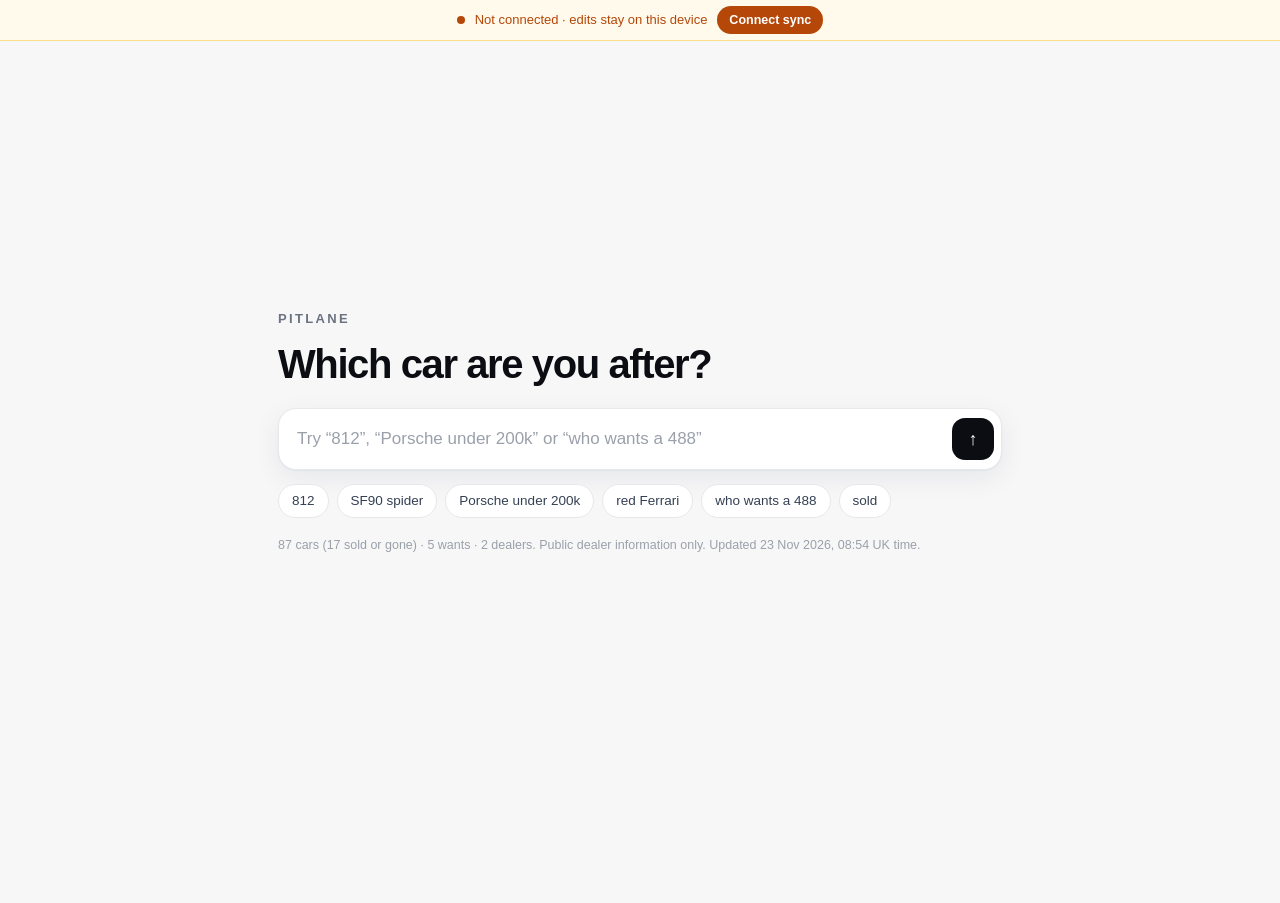
==== commit cbcc32f7: "Pitlane search 2026-11-23 08:54 GMT" ====
--- a/index.html
+++ b/index.html
@@ -81,11 +81,11 @@
 <div class="syncbar amber" id="syncbar"><span class="dot"></span><span class="msg">Loading sync…</span></div>
 <main><section class="hero"><p class="mark">Pitlane</p><h1>Which car are you after?</h1>
 <form class="ask" role="search" autocomplete="off"><input type="search" name="q" placeholder="Try “812”, “Porsche under 200k” or “who wants a 488”" aria-label="Ask for a car" enterkeyhint="search"><button class="go" aria-label="Search">&#8593;</button></form><div class="chips"><button type="button" data-q="812">812</button><button type="button" data-q="SF90 spider">SF90 spider</button><button type="button" data-q="Porsche under 200k">Porsche under 200k</button><button type="button" data-q="red Ferrari">red Ferrari</button><button type="button" data-q="who wants a 488">who wants a 488</button><button type="button" data-q="sold">sold</button></div>
-<p class="meta"><span id="meta"></span> Updated 23 Nov 2026, 08:53 UK time.</p></section>
+<p class="meta"><span id="meta"></span> Updated 23 Nov 2026, 08:54 UK time.</p></section>
 <section id="thread" aria-live="polite"></section></main>
 <div class="dock"><form class="ask" role="search" autocomplete="off"><button type="button" class="clr" id="clr" title="Clear the conversation">Clear</button><input type="search" name="q" placeholder="Ask for another car…" aria-label="Ask for a car" enterkeyhint="search"><button class="go" aria-label="Search">&#8593;</button></form></div>
 <div class="toast" id="toast"></div>
-<script>window.DD={"dealers": [{"id": "40f9ffdbce5481e4aabae4e20a33e876", "name": "Scuderia Prestige", "town": "Camberley, Surrey", "web": "https://www.scuderiaprestige.com/", "sell": "https://www.scuderiaprestige.com/sell-your-car/", "note": "Posts every new arrival on LinkedIn.", "kw": ["LaFerrari", "812 Superfast", "812 GTS", "458 Speciale", "488 Pista", "488", "F8", "GTC4", "Roma", "SF90", "296", "812 Competizione", "Aventador SVJ"], "socials": [["Instagram", "https://www.instagram.com/scuderia.prestige", false], ["Facebook", "https://www.facebook.com/ScuderiaPrestige", false], ["X", "https://x.com/scudprestige", true], ["LinkedIn", "https://www.linkedin.com/company/scuderia-prestige-automobile", true], ["Previously sold", "https://www.scuderiaprestige.com/previously-sold/", true]], "notion": "https://app.notion.com/40f9ffdbce5481e4aabae4e20a33e876"}, {"id": "40f9ffdbce5481fb8572e3b81350abb9", "name": "Premier GT", "town": "Washington, nr Pulborough, West Sussex", "web": "https://www.premiergt.com/", "sell": "https://www.premiergt.com/sell-your-car", "note": "Buys outright, part-ex, sale or return.", "kw": ["812", "458 Speciale", "488 Pista", "F12", "599", "SF90", "12Cilindri", "Purosangue", "Chiron", "Veyron", "Aventador", "Huracan", "Huracán", "Vanquish"], "socials": [["Instagram", "https://www.instagram.com/premiergt/", false], ["Facebook", "https://en-gb.facebook.com/premiergtsussex/", false], ["YouTube", "https://www.youtube.com/channel/UCiAyrBxe0xMvh654ayXJV3A/", true], ["X", "https://x.com/Premier_GT", true], ["LinkedIn", "https://www.linkedin.com/company/premier-gt-ltd", true], ["Sold gallery", "https://www.premiergt.com/used/vehicles/filters/sold/true/", true]], "notion": "https://app.notion.com/40f9ffdbce5481fb8572e3b81350abb9"}], "stock": [{"id": "40f9ffdbce548101ad8cd6b0e74af52c", "dealer": "Premier GT", "make": "Ferrari", "model": "330GT", "year": "1963", "miles": "88,500", "price": "£274,995", "gearbox": "Manual", "status": "Available", "url": "https://www.premiergt.com/used/cars/ferrari/330gt/2-2-full-nut-bolt-resto-concours-example-2121", "notes": "2+2. FULL NUT & BOLT RESTO. CONCOURS EXAMPLE", "manual": false, "notion": "https://app.notion.com/40f9ffdbce548101ad8cd6b0e74af52c"}, {"id": "40f9ffdbce548101b3c2e52520a1ab07", "dealer": "Scuderia Prestige", "make": "Mercedes-Benz", "model": "Maybach S600 Pullman", "year": "2019", "miles": "17,650", "price": "£249,950", "gearbox": "Automatic", "status": "Available", "url": "https://www.scuderiaprestige.com/vehicle-details/used-mercedes-benz-maybach-s600-pullman-for-sale-in-camberley-surrey-u1597/", "notes": "Huge Spec / Serviced 24/09/2026", "manual": false, "notion": "https://app.notion.com/40f9ffdbce548101b3c2e52520a1ab07"}, {"id": "40f9ffdbce54810d9401cbfa5c441641", "dealer": "Premier GT", "make": "Bentley", "model": "Continental GTC", "year": "2021", "miles": "21,560", "price": "£129,995", "gearbox": "Automatic", "status": "Gone", "url": "https://www.premiergt.com/used/cars/bentley/continental-gtc/v8-mulliner-spec-dynamic-ride-rotating-display-carbon-interior-2228", "notes": "V8. MULLINER SPEC. DYNAMIC RIDE. ROTATING DISPLAY. CARBON INTERIOR", "manual": false, "notion": "https://app.notion.com/40f9ffdbce54810d9401cbfa5c441641"}, {"id": "40f9ffdbce54810db3f9ff8bebcfc080", "dealer": "Scuderia Prestige", "make": "Ferrari", "model": "Amalfi T V8", "year": "2026", "miles": "56", "price": "£224,950", "gearbox": "Automatic", "status": "Available", "url": "https://www.scuderiaprestige.com/vehicle-details/used-ferrari-amalfi-t-v8-for-sale-in-camberley-surrey-u1933/", "notes": "Delivery Mileage / Ferrari Warranty Sep 2030", "manual": false, "notion": "https://app.notion.com/40f9ffdbce54810db3f9ff8bebcfc080"}, {"id": "40f9ffdbce5481148000fc7d6f1b30b1", "dealer": "Premier GT", "make": "Ferrari", "model": "SF90", "year": "2024", "miles": "320", "price": "POA", "gearbox": "Automatic", "status": "Available", "url": "https://www.premiergt.com/used/cars/ferrari/sf90/xx-spider-over-80k-in-options-carbon-wheels-brushed-shields-2231", "notes": "XX SPIDER. OVER £80K IN OPTIONS. CARBON WHEELS. BRUSHED SHIELDS", "manual": false, "notion": "https://app.notion.com/40f9ffdbce5481148000fc7d6f1b30b1"}, {"id": "40f9ffdbce54811695bff67d142fdd46", "dealer": "Premier GT", "make": "Land", "model": "Rover Defender 110", "year": "2024", "miles": "35,280", "price": "£71,995", "gearbox": "Automatic", "status": "Available", "url": "https://www.premiergt.com/used/cars/land-rover/defender-110/x-dynamic-hse-urban-upgrades-rear-screens-pano-roof-e-suspension-2222", "notes": "X-DYNAMIC HSE. URBAN UPGRADES. REAR SCREENS. PANO ROOF. E/SUSPENSION", "manual": false, "notion": "https://app.notion.com/40f9ffdbce54811695bff67d142fdd46"}, {"id": "40f9ffdbce54811bba79eddd21e3a95d", "dealer": "Premier GT", "make": "Lotus", "model": "Esprit", "year": "1999", "miles": "47,080", "price": "£54,995", "gearbox": "", "status": "Sold", "url": "https://www.premiergt.com/used/cars/lotus/esprit/sport-350-1-of-42-rhd-superb-example-comprehensive-history-front-ppf-2122", "notes": "SPORT 350. 1 OF 42 RHD. SUPERB EXAMPLE. COMPREHENSIVE HISTORY. FRONT PPF", "manual": false, "notion": "https://app.notion.com/40f9ffdbce54811bba79eddd21e3a95d"}, {"id": "40f9ffdbce54811dbe68d2fb711d79cb", "dealer": "Scuderia Prestige", "make": "Porsche", "model": "911 992 GT3", "year": "2023", "miles": "5,750", "price": "£166,950", "gearbox": "Automatic", "status": "Sold", "url": "https://www.scuderiaprestige.com/vehicle-details/used-porsche-911-992-gt3-for-sale-in-camberley-surrey-u1866/", "notes": "HUGE SPEC/ PPF / PCCB / ClubSport Pack", "manual": false, "notion": "https://app.notion.com/40f9ffdbce54811dbe68d2fb711d79cb"}, {"id": "40f9ffdbce54812496c5ec0c98a03d24", "dealer": "Premier GT", "make": "Ferrari", "model": "348", "year": "1992", "miles": "8,615", "price": "£89,995", "gearbox": "Manual", "status": "Available", "url": "https://www.premiergt.com/used/cars/ferrari/348/ts-low-mileage-stunning-example-1983", "notes": "TS. LOW MILEAGE. STUNNING EXAMPLE", "manual": false, "notion": "https://app.notion.com/40f9ffdbce54812496c5ec0c98a03d24"}, {"id": "40f9ffdbce54812599ffd1ebba9436a0", "dealer": "Scuderia Prestige", "make": "Land", "model": "Rover Range Rover P400 MHEV Autobiography", "year": "2023", "miles": "28,926", "price": "£76,500", "gearbox": "Automatic", "status": "Available", "url": "https://www.scuderiaprestige.com/vehicle-details/used-land-rover-range-rover-p400-mhev-autobiography-for-sale-in-camberley-surrey-u1737/", "notes": "Massage / Deployable Side Steps / Shadow Pack", "manual": false, "notion": "https://app.notion.com/40f9ffdbce54812599ffd1ebba9436a0"}, {"id": "40f9ffdbce548129b324c56235085b26", "dealer": "Premier GT", "make": "Lotus", "model": "Exige", "year": "", "miles": "", "price": "£79,995", "gearbox": "Paddle (from text)", "status": "Available", "url": "https://www.premiergt.com/used/cars/lotus/exige/v6-cup-r-gt4-brand-new-gearbox-successful-car-spares-package-inc-wheels-1749", "notes": "V6 CUP R GT4. BRAND NEW GEARBOX. SUCCESSFUL CAR. SPARES PACKAGE INC WHEELS", "manual": false, "notion": "https://app.notion.com/40f9ffdbce548129b324c56235085b26"}, {"id": "40f9ffdbce54812aa033e6081e6f0a72", "dealer": "Scuderia Prestige", "make": "Ferrari", "model": "296 GTS T V6", "year": "2024", "miles": "350", "price": "£259,950", "gearbox": "", "status": "Gone", "url": "https://www.scuderiaprestige.com/vehicle-details/used-ferrari-296-gts-t-v6-for-sale-in-camberley-surrey-u1930/", "notes": "£57K+ Spec / Topaz PPF / Special Paint", "manual": false, "notion": "https://app.notion.com/40f9ffdbce54812aa033e6081e6f0a72"}, {"id": "40f9ffdbce548130abc8fbd2280bead2", "dealer": "Premier GT", "make": "Aston", "model": "Martin Vantage", "year": "2023", "miles": "700", "price": "£209,995", "gearbox": "Automatic", "status": "Available", "url": "https://www.premiergt.com/used/cars/aston-martin/vantage/v12-1-of-333-over-45k-in-options-lightweight-package-livery-package-2061", "notes": "V12. 1 OF 333. OVER £45K IN OPTIONS. LIGHTWEIGHT PACKAGE. LIVERY PACKAGE", "manual": false, "notion": "https://app.notion.com/40f9ffdbce548130abc8fbd2280bead2"}, {"id": "40f9ffdbce548133b30be03f4a48aff4", "dealer": "Premier GT", "make": "McLaren", "model": "720S", "year": "2017", "miles": "8,075", "price": "£144,995", "gearbox": "Automatic", "status": "Available", "url": "https://www.premiergt.com/used/cars/mclaren/720s/v8-ssg-full-msh-carbon-pack-1-carbon-interior-ceramics-lift-b-o-2190", "notes": "V8 SSG. FULL MSH. CARBON PACK 1. CARBON INTERIOR. CERAMICS. LIFT. B & O", "manual": false, "notion": "https://app.notion.com/40f9ffdbce548133b30be03f4a48aff4"}, {"id": "40f9ffdbce548139a70fcd188c9c6dcf", "dealer": "Scuderia Prestige", "make": "Honda", "model": "CMX1100 Rebel SE", "year": "2026", "miles": "407", "price": "£8,995", "gearbox": "Automatic", "status": "Sold", "url": "https://www.scuderiaprestige.com/vehicle-details/used-honda-cmx1100-rebel-se-for-sale-in-camberley-surrey-u1938/", "notes": "Rare CMX1100 Rebel SE / Under 500 Miles", "manual": false, "notion": "https://app.notion.com/40f9ffdbce548139a70fcd188c9c6dcf"}, {"id": "40f9ffdbce548139bc1beff8b53b67a2", "dealer": "Scuderia Prestige", "make": "Porsche", "model": "911 992 GT3", "year": "2026", "miles": "3,756", "price": "£183,950", "gearbox": "Automatic", "status": "Available", "url": "https://www.scuderiaprestige.com/vehicle-details/used-porsche-911-992-gt3-for-sale-in-camberley-surrey-u1882/", "notes": "Front Lift / Full PPF / Carbon Interior Pack", "manual": false, "notion": "https://app.notion.com/40f9ffdbce548139bc1beff8b53b67a2"}, {"id": "40f9ffdbce54813aa548d820c4f5acb9", "dealer": "Premier GT", "make": "Aston", "model": "Martin DBX", "year": "2025", "miles": "11,000", "price": "£179,995", "gearbox": "Automatic", "status": "Available", "url": "https://www.premiergt.com/used/cars/aston-martin/dbx/707-v8-vat-q-q-paintwork-40k-in-options-duotone-interior-h-c-seats-2246", "notes": "707 V8. VAT Q. Q PAINTWORK. 40K IN OPTIONS. DUOTONE INTERIOR. H & C SEATS", "manual": false, "notion": "https://app.notion.com/40f9ffdbce54813aa548d820c4f5acb9"}, {"id": "40f9ffdbce54813abb47c93cd5d53b6b", "dealer": "Scuderia Prestige", "make": "Audi", "model": "RS6 Avant TFSI V8 Vorsprung", "year": "2020", "miles": "12,605", "price": "£82,950", "gearbox": "Automatic", "status": "Available", "url": "https://www.scuderiaprestige.com/vehicle-details/used-audi-rs6-avant-tfsi-v8-vorsprung-for-sale-in-camberley-surrey-u1860/", "notes": "PPF + CARBON FIBRE EVENTURI AIR INTAKES!", "manual": false, "notion": "https://app.notion.com/40f9ffdbce54813abb47c93cd5d53b6b"}, {"id": "40f9ffdbce54813ca6cfde8a390e80d1", "dealer": "Scuderia Prestige", "make": "Land", "model": "Rover Range Rover P530 V8 SV", "year": "2023", "miles": "7,839", "price": "£104,950", "gearbox": "Automatic", "status": "Gone", "url": "https://www.scuderiaprestige.com/vehicle-details/used-land-rover-range-rover-p530-v8-sv-for-sale-in-camberley-surrey-u1857/", "notes": "Massage Seats / Cooled Seats / Pano / HUD", "manual": false, "notion": "https://app.notion.com/40f9ffdbce54813ca6cfde8a390e80d1"}, {"id": "40f9ffdbce5481439544e481b8553655", "dealer": "Scuderia Prestige", "make": "Lamborghini", "model": "Urus V8 BiTurbo", "year": "2022", "miles": "29,151", "price": "£164,950", "gearbox": "Automatic", "status": "Available", "url": "https://www.scuderiaprestige.com/vehicle-details/used-lamborghini-urus-v8-biturbo-for-sale-in-camberley-surrey-u1898/", "notes": "Pano Roof / Int Carbon Pack / B&O 3D", "manual": false, "notion": "https://app.notion.com/40f9ffdbce5481439544e481b8553655"}, {"id": "40f9ffdbce548144aa07e348a8e05cbb", "dealer": "Premier GT", "make": "McLaren", "model": "650S", "year": "2015", "miles": "1,400", "price": "£264,995", "gearbox": "Automatic", "status": "Available", "url": "https://www.premiergt.com/used/cars/mclaren/650s/le-mans-uk-car-1-of-50-examples-carbon-interior-exterior-front-lift-2188", "notes": "LE MANS. UK CAR. 1 OF 50 EXAMPLES. CARBON INTERIOR & EXTERIOR. FRONT LIFT", "manual": false, "notion": "https://app.notion.com/40f9ffdbce548144aa07e348a8e05cbb"}, {"id": "40f9ffdbce548146b984debaeeeff6f8", "dealer": "Scuderia Prestige", "make": "Toyota", "model": "Alphard Vellfire Executive Lounge", "year": "2020", "miles": "16,720", "price": "£36,950", "gearbox": "Automatic", "status": "Available", "url": "https://www.scuderiaprestige.com/vehicle-details/used-toyota-alphard-vellfire-executive-lounge-for-sale-in-camberley-surrey-u1881/", "notes": "Vellfire / JBL / Heated & Cooled Seats", "manual": false, "notion": "https://app.notion.com/40f9ffdbce548146b984debaeeeff6f8"}, {"id": "40f9ffdbce54814f8edee428f49ad39b", "dealer": "Premier GT", "make": "Ferrari", "model": "F430", "year": "2009", "miles": "9,290", "price": "£749,995", "gearbox": "Automatic", "status": "Reserved", "url": "https://www.premiergt.com/used/cars/ferrari/f430/scuderia-spider-16m-1-of-499-1-of-48-rhd-uk-car-factory-satin-paint-2174", "notes": "SCUDERIA SPIDER 16M. 1 OF 499. 1 OF 48 RHD. UK CAR. FACTORY SATIN PAINT", "manual": false, "notion": "https://app.notion.com/40f9ffdbce54814f8edee428f49ad39b"}, {"id": "40f9ffdbce54814f9407c039d2bda46f", "dealer": "Premier GT", "make": "BMW", "model": "M5", "year": "2021", "miles": "10,170", "price": "£159,995", "gearbox": "Automatic", "status": "Available", "url": "https://www.premiergt.com/used/cars/bmw/m5/cs-full-satin-ppf-carbon-engine-bay-carbon-buckets-ceramics-hud-2210", "notes": "CS. FULL SATIN PPF. CARBON ENGINE BAY. CARBON BUCKETS. CERAMICS. HUD", "manual": false, "notion": "https://app.notion.com/40f9ffdbce54814f9407c039d2bda46f"}, {"id": "40f9ffdbce548151ac16d1cbd7b1234b", "dealer": "Premier GT", "make": "Land", "model": "Rover Defender 90", "year": "2015", "miles": "34,980", "price": "£49,895", "gearbox": "Manual", "status": "Available", "url": "https://www.premiergt.com/used/cars/land-rover/defender-90/td-soft-top-xs-momo-wheel-heated-seats-alpine-stereo-rear-bench-seats-2208", "notes": "TD SOFT TOP XS. MOMO WHEEL. HEATED SEATS. ALPINE STEREO. REAR BENCH SEATS", "manual": false, "notion": "https://app.notion.com/40f9ffdbce548151ac16d1cbd7b1234b"}, {"id": "40f9ffdbce548158950ee05eacc5531d", "dealer": "Premier GT", "make": "Porsche", "model": "911", "year": "2023", "miles": "6,280", "price": "£94,995", "gearbox": "Automatic", "status": "Available", "url": "https://www.premiergt.com/used/cars/porsche/911/targa-4-pdk-warranty-adaptive-cruise-control-heated-seats-heated-wheel-2243", "notes": "TARGA 4 PDK. WARRANTY. ADAPTIVE CRUISE CONTROL. HEATED SEATS. HEATED WHEEL", "manual": false, "notion": "https://app.notion.com/40f9ffdbce548158950ee05eacc5531d"}, {"id": "40f9ffdbce548169a309c4cf7c94771a", "dealer": "Scuderia Prestige", "make": "Mercedes-Benz", "model": "G Class G63 V8 AMG Carbon Edition", "year": "2023", "miles": "12,670", "price": "£159,995", "gearbox": "Automatic", "status": "Gone", "url": "https://www.scuderiaprestige.com/vehicle-details/used-mercedes-benz-g-class-g63-v8-amg-carbon-edition-for-sale-in-camberley-surrey-u1819/", "notes": "Carbon Edition / Carbon Trim / Tech Pack / PPF", "manual": false, "notion": "https://app.notion.com/40f9ffdbce548169a309c4cf7c94771a"}, {"id": "40f9ffdbce54816a840dc2fcc36dcdee", "dealer": "Premier GT", "make": "Aston", "model": "Martin Vanquish", "year": "2015", "miles": "5,590", "price": "£99,995", "gearbox": "Automatic", "status": "Gone", "url": "https://www.premiergt.com/used/cars/aston-martin/vanquish/v12-one-owner-low-mileage-carbon-fibre-interior-one-77-wheel-b-o-2165", "notes": "V12. ONE OWNER. LOW MILEAGE. CARBON FIBRE INTERIOR. ONE-77 WHEEL. B & O", "manual": false, "notion": "https://app.notion.com/40f9ffdbce54816a840dc2fcc36dcdee"}, {"id": "40f9ffdbce54816a8e19fe00d7884326", "dealer": "Scuderia Prestige", "make": "Mercedes-Benz", "model": "S Class S500Lh MHEV AMG Line", "year": "2021", "miles": "36,535", "price": "£65,950", "gearbox": "Automatic", "status": "Available", "url": "https://www.scuderiaprestige.com/vehicle-details/used-mercedes-benz-s-class-s500lh-mhev-amg-line-for-sale-in-camberley-surrey-u1562/", "notes": "Pano Roof / Burmester / Chauffer Pack", "manual": false, "notion": "https://app.notion.com/40f9ffdbce54816a8e19fe00d7884326"}, {"id": "40f9ffdbce54816cb964fcad04f0c854", "dealer": "Scuderia Prestige", "make": "Lamborghini", "model": "Revuelto V12 HPEV", "year": "2024", "miles": "436", "price": "£449,000", "gearbox": "", "status": "Sold", "url": "https://www.scuderiaprestige.com/vehicle-details/used-lamborghini-revuelto-v12-hpev-for-sale-in-camberley-surrey-u1922/", "notes": "Ad Personam Int/Ext / Warranty May 2029", "manual": false, "notion": "https://app.notion.com/40f9ffdbce54816cb964fcad04f0c854"}, {"id": "40f9ffdbce54816d9402c5258951bb55", "dealer": "Scuderia Prestige", "make": "Mercedes-Benz", "model": "GLA GLA220d AMG Line", "year": "2020", "miles": "43,513", "price": "£22,950", "gearbox": "Automatic", "status": "Available", "url": "https://www.scuderiaprestige.com/vehicle-details/used-mercedes-benz-gla-gla220d-amg-line-for-sale-in-camberley-surrey-u1864/", "notes": "Pano Roof / Heated Seats / Rear Camera", "manual": false, "notion": "https://app.notion.com/40f9ffdbce54816d9402c5258951bb55"}, {"id": "40f9ffdbce54816dbf9de51ea5a1cce5", "dealer": "Scuderia Prestige", "make": "Rolls-Royce", "model": "Wraith V12", "year": "2015", "miles": "31,570", "price": "£94,995", "gearbox": "Automatic", "status": "Available", "url": "https://www.scuderiaprestige.com/vehicle-details/used-rolls-royce-wraith-v12-for-sale-in-camberley-surrey-u1909/", "notes": "Starlight Headliner / Head-Up Display", "manual": false, "notion": "https://app.notion.com/40f9ffdbce54816dbf9de51ea5a1cce5"}, {"id": "40f9ffdbce5481778a25c43af79cad58", "dealer": "Premier GT", "make": "Ferrari", "model": "Purosangue", "year": "2024", "miles": "2,975", "price": "£329,985", "gearbox": "Automatic", "status": "Available", "url": "https://www.premiergt.com/used/cars/ferrari/purosangue/-80k-in-options-warranty-historic-paint-carbon-int-ext-pack-pano-roof-2199", "notes": "£80K IN OPTIONS. WARRANTY. HISTORIC PAINT. CARBON INT/EXT PACK. PANO ROOF", "manual": false, "notion": "https://app.notion.com/40f9ffdbce5481778a25c43af79cad58"}, {"id": "40f9ffdbce548182b871d29df2c10d99", "dealer": "Scuderia Prestige", "make": "Bentley", "model": "Bentayga W12 Mulliner", "year": "2017", "miles": "34,538", "price": "£64,950", "gearbox": "Automatic", "status": "Available", "url": "https://www.scuderiaprestige.com/vehicle-details/used-bentley-bentayga-w12-mulliner-for-sale-in-camberley-surrey-u1851/", "notes": "Rear Entertainment / Naim for Bentley", "manual": false, "notion": "https://app.notion.com/40f9ffdbce548182b871d29df2c10d99"}, {"id": "40f9ffdbce54818f96f1f4874fa77f6d", "dealer": "Scuderia Prestige", "make": "GMC", "model": "Hummer EV Edition 1", "year": "2022", "miles": "7,351", "price": "£144,950", "gearbox": "Automatic", "status": "Available", "url": "https://www.scuderiaprestige.com/vehicle-details/used-gmc-hummer-ev-edition-1-for-sale-in-camberley-surrey-u1637/", "notes": "Rare Edition 1 Hummer EV / Off-Road Package", "manual": false, "notion": "https://app.notion.com/40f9ffdbce54818f96f1f4874fa77f6d"}, {"id": "40f9ffdbce548195a073f8ddb8f69462", "dealer": "Premier GT", "make": "Porsche", "model": "Macan", "year": "2022", "miles": "38,000", "price": "£46,995", "gearbox": "Automatic", "status": "Available", "url": "https://www.premiergt.com/used/cars/porsche/macan/s-pdk-pano-roof-bose-sound-system-heated-front-seats-reversing-camera-2177", "notes": "S PDK. PANO ROOF. BOSE SOUND SYSTEM. HEATED FRONT SEATS. REVERSING CAMERA", "manual": false, "notion": "https://app.notion.com/40f9ffdbce548195a073f8ddb8f69462"}, {"id": "40f9ffdbce5481968e4ddd40f884cbe1", "dealer": "Premier GT", "make": "Lamborghini", "model": "Huracan", "year": "2019", "miles": "8,955", "price": "£299,995", "gearbox": "Automatic", "status": "Available", "url": "https://www.premiergt.com/used/cars/lamborghini/huracan/lp-640-4-performante-spyder-lambo-warranty-arancio-borealis-full-ppf-2224", "notes": "LP 640-4 PERFORMANTE SPYDER. LAMBO WARRANTY. ARANCIO BOREALIS. FULL PPF", "manual": false, "notion": "https://app.notion.com/40f9ffdbce5481968e4ddd40f884cbe1"}, {"id": "40f9ffdbce548198a314db440e0e949e", "dealer": "Premier GT", "make": "Aston", "model": "Martin DBS", "year": "2010", "miles": "17,985", "price": "£81,995", "gearbox": "Automatic", "status": "Available", "url": "https://www.premiergt.com/used/cars/aston-martin/dbs/v12-volante-full-ash-carbon-ext-ceramic-brakes-bang-olufsen-2229", "notes": "V12 VOLANTE. FULL ASH. CARBON EXT. CERAMIC BRAKES. BANG & OLUFSEN", "manual": false, "notion": "https://app.notion.com/40f9ffdbce548198a314db440e0e949e"}, {"id": "40f9ffdbce54819cbdacc09caaeeb495", "dealer": "Scuderia Prestige", "make": "Bentley", "model": "Continental V8 GTC", "year": "2021", "miles": "16,940", "price": "£113,950", "gearbox": "Automatic", "status": "Available", "url": "https://www.scuderiaprestige.com/vehicle-details/used-bentley-continental-v8-gtc-for-sale-in-camberley-surrey-u1800/", "notes": "Titanium Exhaust / Great Spec", "manual": false, "notion": "https://app.notion.com/40f9ffdbce54819cbdacc09caaeeb495"}, {"id": "40f9ffdbce5481a08a0bf6f4f1a78114", "dealer": "Premier GT", "make": "Bugatti", "model": "Veyron", "year": "2013", "miles": "6,600", "price": "POA", "gearbox": "Automatic", "status": "Available", "url": "https://www.premiergt.com/used/cars/bugatti/veyron/grand-sport-vitesse-one-of-one-in-the-world-la-maison-pur-sang-2092", "notes": "GRAND SPORT VITESSE. ONE OF ONE IN THE WORLD. LA MAISON PUR SANG", "manual": false, "notion": "https://app.notion.com/40f9ffdbce5481a08a0bf6f4f1a78114"}, {"id": "40f9ffdbce5481a5b6dbca649413eb81", "dealer": "Scuderia Prestige", "make": "McLaren", "model": "675LT V8 SSG", "year": "2017", "miles": "19,734", "price": "£314,500", "gearbox": "Automatic", "status": "Available", "url": "https://www.scuderiaprestige.com/vehicle-details/used-mclaren-675lt-v8-ssg-for-sale-in-camberley-surrey-u6/", "notes": "McLaren Warranty / £29K Special Paint", "manual": false, "notion": "https://app.notion.com/40f9ffdbce5481a5b6dbca649413eb81"}, {"id": "40f9ffdbce5481aa881ef588b7f41620", "dealer": "Premier GT", "make": "Jaguar", "model": "F-Type", "year": "2016", "miles": "716", "price": "£149,995", "gearbox": "Automatic", "status": "Available", "url": "https://www.premiergt.com/used/cars/jaguar/f-type/project-7-1-of-250-lightning-silver-paintwork-low-mileage-ceramics-2171", "notes": "PROJECT 7. 1 OF 250. LIGHTNING SILVER PAINTWORK. LOW MILEAGE. CERAMICS", "manual": false, "notion": "https://app.notion.com/40f9ffdbce5481aa881ef588b7f41620"}, {"id": "40f9ffdbce5481ab85a5e7a3a962675b", "dealer": "Scuderia Prestige", "make": "Ferrari", "model": "GTC4Lusso T V8", "year": "2018", "miles": "34,882", "price": "£129,950", "gearbox": "Automatic", "status": "Available", "url": "https://www.scuderiaprestige.com/vehicle-details/used-ferrari-gtc4lusso-t-v8-for-sale-in-camberley-surrey-u1923/", "notes": "Carbon Fibre / Pass Display / Pano Roof", "manual": false, "notion": "https://app.notion.com/40f9ffdbce5481ab85a5e7a3a962675b"}, {"id": "40f9ffdbce5481aba6e7df45c54ca406", "dealer": "Premier GT", "make": "Chevrolet", "model": "Corvette Stingray", "year": "1963", "miles": "", "price": "£199,995", "gearbox": "Manual", "status": "Available", "url": "https://www.premiergt.com/used/cars/chevrolet/corvette-stingray/split-window-manual-fuelie-full-resto-matching-numbers-immaculate-2152", "notes": "SPLIT WINDOW MANUAL FUELIE. FULL RESTO. MATCHING NUMBERS. IMMACULATE", "manual": false, "notion": "https://app.notion.com/40f9ffdbce5481aba6e7df45c54ca406"}, {"id": "40f9ffdbce5481b58dcbfee207fab13b", "dealer": "Premier GT", "make": "Lamborghini", "model": "Aventador SV", "year": "2016", "miles": "3,270", "price": "£599,995", "gearbox": "", "status": "Sold", "url": "https://www.premiergt.com/used/cars/lamborghini/aventador-sv/ad-personam-factory-satin-carbon-fibre-ext-comfort-seats-front-lift-2136", "notes": "AD PERSONAM. FACTORY SATIN CARBON FIBRE EXT. COMFORT SEATS. FRONT LIFT", "manual": false, "notion": "https://app.notion.com/40f9ffdbce5481b58dcbfee207fab13b"}, {"id": "40f9ffdbce5481b5a398ca7fb1abe1c1", "dealer": "Premier GT", "make": "Ferrari", "model": "F430", "year": "2010", "miles": "26,095", "price": "£409,995", "gearbox": "Automatic", "status": "Available", "url": "https://www.premiergt.com/used/cars/ferrari/f430/scuderia-uk-supplied-full-fsh-grigio-corsa-racing-livery-carbon-int-2198", "notes": "SCUDERIA. UK SUPPLIED. FULL FSH. GRIGIO CORSA RACING LIVERY. CARBON INT", "manual": false, "notion": "https://app.notion.com/40f9ffdbce5481b5a398ca7fb1abe1c1"}, {"id": "40f9ffdbce5481bcbe11f5c5dc6b9205", "dealer": "Premier GT", "make": "Land", "model": "Rover Range Rover Sport SVR", "year": "2022", "miles": "49,500", "price": "£47,995", "gearbox": "Automatic", "status": "Available", "url": "https://www.premiergt.com/used/cars/land-rover/range-rover-sport-svr/carbon-edition-deployable-side-steps-matrix-leds-carbon-fibre-engine-bay-2206", "notes": "CARBON EDITION. DEPLOYABLE SIDE STEPS. MATRIX LEDs. CARBON FIBRE ENGINE BAY", "manual": false, "notion": "https://app.notion.com/40f9ffdbce5481bcbe11f5c5dc6b9205"}, {"id": "40f9ffdbce5481c2bfaec142e2a154be", "dealer": "Premier GT", "make": "Porsche", "model": "911 GT3", "year": "2025", "miles": "1,650", "price": "£199,995", "gearbox": "Manual", "status": "Available", "url": "https://www.premiergt.com/used/cars/porsche/911-gt3/-30k-in-options-weissach-package-pccbs-lift-system-bose-2226", "notes": "£30K IN OPTIONS. WEISSACH PACKAGE. PCCBS. LIFT SYSTEM. BOSE", "manual": false, "notion": "https://app.notion.com/40f9ffdbce5481c2bfaec142e2a154be"}, {"id": "40f9ffdbce5481c4aa94f4733ffac95d", "dealer": "Scuderia Prestige", "make": "McLaren", "model": "600LT Spider", "year": "2020", "miles": "23,514", "price": "£154,950", "gearbox": "Automatic", "status": "Gone", "url": "https://www.scuderiaprestige.com/vehicle-details/used-mclaren-600lt-spider-for-sale-in-camberley-surrey-u1915/", "notes": "Full PPF / McLaren Warranty / Lift", "manual": false, "notion": "https://app.notion.com/40f9ffdbce5481c4aa94f4733ffac95d"}, {"id": "40f9ffdbce5481c6806ed83bb221f5cc", "dealer": "Premier GT", "make": "Ferrari", "model": "599 GTB", "year": "2007", "miles": "34,750", "price": "£134,995", "gearbox": "Automatic", "status": "Available", "url": "https://www.premiergt.com/used/cars/ferrari/599-gtb/fiorano-f1-comprehensive-history-carbon-fibre-driver-zone-bose-2247", "notes": "FIORANO F1. COMPREHENSIVE HISTORY. CARBON FIBRE DRIVER ZONE. BOSE", "manual": false, "notion": "https://app.notion.com/40f9ffdbce5481c6806ed83bb221f5cc"}, {"id": "40f9ffdbce5481ca8e9cf1b8e6ce9772", "dealer": "Premier GT", "make": "Aston", "model": "Martin DB12", "year": "2024", "miles": "4,020", "price": "£177,500", "gearbox": "Automatic", "status": "Available", "url": "https://www.premiergt.com/used/cars/aston-martin/db12/v8-volante-50k-options-ceramics-black-ext-pack-duotone-interior-b-o-2233", "notes": "V8 VOLANTE. £50K OPTIONS. CERAMICS. BLACK EXT PACK. DUOTONE INTERIOR. B&O", "manual": false, "notion": "https://app.notion.com/40f9ffdbce5481ca8e9cf1b8e6ce9772"}, {"id": "40f9ffdbce5481ca97aed7a2d3408222", "dealer": "Scuderia Prestige", "make": "Mitsubishi", "model": "Evo 6 Tommi Makinen RS", "year": "2000", "miles": "87,377", "price": "£49,995", "gearbox": "Manual", "status": "Available", "url": "https://www.scuderiaprestige.com/vehicle-details/used-mitsubishi-evo-6-tommi-makinen-rs-for-sale-in-camberley-surrey-u1812/", "notes": "Rare & Highly Original Example / 1 of 190", "manual": false, "notion": "https://app.notion.com/40f9ffdbce5481ca97aed7a2d3408222"}, {"id": "40f9ffdbce5481caac34e57c9eb3c268", "dealer": "Scuderia Prestige", "make": "Maserati", "model": "Granturismo MC Trofeo GT4", "year": "2010", "miles": "18,342", "price": "£57,950", "gearbox": "Automatic", "status": "Gone", "url": "https://www.scuderiaprestige.com/vehicle-details/used-maserati-granturismo-mc-trofeo-gt4-for-sale-in-camberley-surrey-u1712/", "notes": "Rare Road Legal / 1 of 42 / Just Serviced!", "manual": false, "notion": "https://app.notion.com/40f9ffdbce5481caac34e57c9eb3c268"}, {"id": "40f9ffdbce5481cc83f5e5711758fd5f", "dealer": "Premier GT", "make": "Praga", "model": "Bohema", "year": "", "miles": "", "price": "POA", "gearbox": "Automatic", "status": "Available", "url": "https://www.premiergt.com/used/cars/praga/bohema/available-for-purchase-please-contact-us-to-discuss-further-information-1865", "notes": "AVAILABLE FOR PURCHASE. PLEASE CONTACT US TO DISCUSS FURTHER INFORMATION", "manual": false, "notion": "https://app.notion.com/40f9ffdbce5481cc83f5e5711758fd5f"}, {"id": "40f9ffdbce5481cd8e32dee40870f4c5", "dealer": "Premier GT", "make": "Alfa", "model": "Romeo Giulietta", "year": "1960", "miles": "7,315", "price": "£395,995", "gearbox": "Manual", "status": "Available", "url": "https://www.premiergt.com/used/cars/alfa-romeo/giulietta/sprint-zagato-1-of-200-ex-competition-car-extensive-documented-history-2023", "notes": "SPRINT ZAGATO. 1 OF 200. EX COMPETITION CAR. EXTENSIVE DOCUMENTED HISTORY", "manual": false, "notion": "https://app.notion.com/40f9ffdbce5481cd8e32dee40870f4c5"}, {"id": "40f9ffdbce5481cfbaabc50a94dc2ff6", "dealer": "Premier GT", "make": "Porsche", "model": "911 GT3 RS", "year": "2011", "miles": "14,215", "price": "£374,995", "gearbox": "Manual", "status": "Available", "url": "https://www.premiergt.com/used/cars/porsche/911-gt3-rs/stunning-example-weiss-gold-decals-pccbs-pcm-s-chrono-lift-2237", "notes": "STUNNING EXAMPLE. WEISS GOLD DECALS. PCCBS. PCM. S/CHRONO. LIFT", "manual": false, "notion": "https://app.notion.com/40f9ffdbce5481cfbaabc50a94dc2ff6"}, {"id": "40f9ffdbce5481d2ba21d27c5c18d0b1", "dealer": "Premier GT", "make": "Land", "model": "Rover Defender 90", "year": "2021", "miles": "11,670", "price": "£74,995", "gearbox": "", "status": "Gone", "url": "https://www.premiergt.com/used/cars/land-rover/defender-90/v8-plumb-bodykit-urban-wheels-carbon-fibre-interior-quicksilver-exhaust-2084", "notes": "V8. PLUMB BODYKIT. URBAN WHEELS. CARBON FIBRE INTERIOR. QUICKSILVER EXHAUST", "manual": false, "notion": "https://app.notion.com/40f9ffdbce5481d2ba21d27c5c18d0b1"}, {"id": "40f9ffdbce5481d78ad7cddb53c0d011", "dealer": "Premier GT", "make": "Mercedes-Benz", "model": "V Class", "year": "2023", "miles": "19,735", "price": "£129,995", "gearbox": "Automatic", "status": "Gone", "url": "https://www.premiergt.com/used/cars/mercedes-benz/v-class/v-300-sutton-executive-class-vat-q-vip-seats-starlight-headliner-tvs-2227", "notes": "V 300 SUTTON EXECUTIVE CLASS. VAT Q. VIP SEATS. STARLIGHT HEADLINER. TVS", "manual": false, "notion": "https://app.notion.com/40f9ffdbce5481d78ad7cddb53c0d011"}, {"id": "40f9ffdbce5481d78dd9f917b50d9113", "dealer": "Scuderia Prestige", "make": "Mercedes-Benz", "model": "SLS 63 V8 AMG", "year": "2011", "miles": "33,137", "price": "£326,995", "gearbox": "Automatic", "status": "Available", "url": "https://www.scuderiaprestige.com/vehicle-details/used-mercedes-benz-sls-63-v8-amg-for-sale-in-camberley-surrey-u1919/", "notes": "Full PPF / Bang & Olufsen / Rear Camera", "manual": false, "notion": "https://app.notion.com/40f9ffdbce5481d78dd9f917b50d9113"}, {"id": "40f9ffdbce5481d98848c878ef94475a", "dealer": "Scuderia Prestige", "make": "Ferrari", "model": "12Cilindri V12", "year": "2025", "miles": "56", "price": "£409,950", "gearbox": "Automatic", "status": "Available", "url": "https://www.scuderiaprestige.com/vehicle-details/used-ferrari-12cilindri-v12-for-sale-in-camberley-surrey-u1949/", "notes": "£106K+ Spec / 4-Layer Rosso Magma Paint!", "manual": false, "notion": "https://app.notion.com/40f9ffdbce5481d98848c878ef94475a"}, {"id": "40f9ffdbce5481dd9492c5d2d27cc792", "dealer": "Premier GT", "make": "Ferrari", "model": "F8 Tributo", "year": "2021", "miles": "5,700", "price": "£299,995", "gearbox": "Automatic", "status": "Gone", "url": "https://www.premiergt.com/used/cars/ferrari/f8-tributo/full-ppf-full-carbon-fibre-interior-package-passenger-display-2213", "notes": "FULL PPF. FULL CARBON FIBRE INTERIOR PACKAGE. PASSENGER DISPLAY", "manual": false, "notion": "https://app.notion.com/40f9ffdbce5481dd9492c5d2d27cc792"}, {"id": "40f9ffdbce5481df8f63d9838d5c62d9", "dealer": "Scuderia Prestige", "make": "Ford", "model": "Mustang Shelby GT350H Hertz Rent-A-Racer", "year": "1966", "miles": "86,354", "price": "£169,000", "gearbox": "Automatic", "status": "Available", "url": "https://www.scuderiaprestige.com/vehicle-details/used-ford-mustang-shelby-gt350h-hertz-rent-a-racer-for-sale-in-camberley-surrey-u1868/", "notes": "Rare Hertz Shelby GT350!", "manual": false, "notion": "https://app.notion.com/40f9ffdbce5481df8f63d9838d5c62d9"}, {"id": "40f9ffdbce5481dfb065f69b30b6db9c", "dealer": "Premier GT", "make": "Ferrari", "model": "488 Pista", "year": "2019", "miles": "11,150", "price": "£399,995", "gearbox": "Automatic", "status": "Available", "url": "https://www.premiergt.com/used/cars/ferrari/488-pista/historic-paintwork-two-tone-stripe-carbon-fibre-int-ext-lift-carplay-2236", "notes": "HISTORIC PAINTWORK. TWO-TONE STRIPE. CARBON FIBRE INT & EXT. LIFT. CARPLAY", "manual": false, "notion": "https://app.notion.com/40f9ffdbce5481dfb065f69b30b6db9c"}, {"id": "40f9ffdbce5481e28c0fdc1df68420be", "dealer": "Scuderia Prestige", "make": "Bentley", "model": "Bentayga V8 S", "year": "2022", "miles": "25,669", "price": "£132,995", "gearbox": "Automatic", "status": "Available", "url": "https://www.scuderiaprestige.com/vehicle-details/used-bentley-bentayga-v8-s-for-sale-in-camberley-surrey-u1887/", "notes": "Full PPF / Naim / Quicksilver Sports Cats", "manual": false, "notion": "https://app.notion.com/40f9ffdbce5481e28c0fdc1df68420be"}, {"id": "40f9ffdbce5481e3956ecf00c4e86eaa", "dealer": "Scuderia Prestige", "make": "Rolls-Royce", "model": "Phantom V12", "year": "2018", "miles": "14,300", "price": "£249,950", "gearbox": "Automatic", "status": "Available", "url": "https://www.scuderiaprestige.com/vehicle-details/used-rolls-royce-phantom-v12-for-sale-in-camberley-surrey-u1873/", "notes": "Huge Spec / Series 2 Headlights / Full PPF", "manual": false, "notion": "https://app.notion.com/40f9ffdbce5481e3956ecf00c4e86eaa"}, {"id": "40f9ffdbce5481e4b706f88ade0cd366", "dealer": "Scuderia Prestige", "make": "Mercedes-Benz", "model": "C Class C63 V8 BiTurbo AMG S Night Edition Prem Plus", "year": "2023", "miles": "2,770", "price": "£85,995", "gearbox": "Automatic", "status": "Available", "url": "https://www.scuderiaprestige.com/vehicle-details/used-mercedes-benz-c-class-c63-v8-biturbo-amg-s-night-edition-prem-plus-for-sale-in-camberley-surrey-u1910/", "notes": "£20K+ in Brabus Upgrades / Full Satin PPF", "manual": false, "notion": "https://app.notion.com/40f9ffdbce5481e4b706f88ade0cd366"}, {"id": "40f9ffdbce5481e886e2e3112c42ae4f", "dealer": "Premier GT", "make": "Ferrari", "model": "812 Competizione", "year": "2022", "miles": "2,735", "price": "POA", "gearbox": "Automatic", "status": "Reserved", "url": "https://www.premiergt.com/used/cars/ferrari/812-competizione/huge-specification-4-layer-paint-carbon-fibre-int-ext-two-tone-livery-2230", "notes": "HUGE SPECIFICATION. 4-LAYER PAINT. CARBON FIBRE INT & EXT. TWO-TONE LIVERY", "manual": false, "notion": "https://app.notion.com/40f9ffdbce5481e886e2e3112c42ae4f"}, {"id": "40f9ffdbce5481ec9144d711e33b914b", "dealer": "Premier GT", "make": "Mercedes-Benz", "model": "Amg GT", "year": "2017", "miles": "15,470", "price": "£84,995", "gearbox": "Automatic", "status": "Available", "url": "https://www.premiergt.com/used/cars/mercedes-benz/amg-gt/c-great-spec-carbon-interior-heated-seats-airscarf-burmester-2238", "notes": "C. GREAT SPEC. CARBON INTERIOR. HEATED SEATS. AIRSCARF. BURMESTER", "manual": false, "notion": "https://app.notion.com/40f9ffdbce5481ec9144d711e33b914b"}, {"id": "40f9ffdbce5481f19fa5d74cd86c3694", "dealer": "Scuderia Prestige", "make": "Land", "model": "Rover Defender 90 P525 V8", "year": "2022", "miles": "12,993", "price": "£66,950", "gearbox": "Automatic", "status": "Available", "url": "https://www.scuderiaprestige.com/vehicle-details/used-land-rover-defender-90-p525-v8-for-sale-in-camberley-surrey-u1775/", "notes": "Heated & Cooled Front Seats / HUD / Meridian", "manual": false, "notion": "https://app.notion.com/40f9ffdbce5481f19fa5d74cd86c3694"}, {"id": "40f9ffdbce5481f29facf2dd4371dc9c", "dealer": "Premier GT", "make": "Ferrari", "model": "California", "year": "2016", "miles": "22,915", "price": "£84,995", "gearbox": "", "status": "Sold", "url": "https://www.premiergt.com/used/cars/ferrari/california/t-magneride-suspension-bespoke-interior-two-tone-bodywork-carplay-2173", "notes": "T. MAGNERIDE SUSPENSION. BESPOKE INTERIOR. TWO-TONE BODYWORK. CARPLAY", "manual": false, "notion": "https://app.notion.com/40f9ffdbce5481f29facf2dd4371dc9c"}, {"id": "40f9ffdbce5481f4ab38d6e5a72ea6aa", "dealer": "Premier GT", "make": "Ferrari", "model": "812 GTS", "year": "2020", "miles": "13,540", "price": "£409,995", "gearbox": "Automatic", "status": "Available", "url": "https://www.premiergt.com/used/cars/ferrari/812-gts/blu-montreal-carbon-fibre-int-ext-carplay-passenger-display-lift-2217", "notes": "BLU MONTREAL. CARBON FIBRE INT & EXT. CARPLAY. PASSENGER DISPLAY. LIFT", "manual": false, "notion": "https://app.notion.com/40f9ffdbce5481f4ab38d6e5a72ea6aa"}, {"id": "40f9ffdbce5481f8b4f5cb51ca03e446", "dealer": "Scuderia Prestige", "make": "Land", "model": "Rover Defender 110 D350 MHEV X-Dynamic HSE", "year": "2026", "miles": "4,025", "price": "£82,500", "gearbox": "Automatic", "status": "Available", "url": "https://www.scuderiaprestige.com/vehicle-details/used-land-rover-defender-110-d350-mhev-x-dynamic-hse-for-sale-in-camberley-surrey-u1879/", "notes": "Heated & Cooled Seats / NICHE Alloys", "manual": false, "notion": "https://app.notion.com/40f9ffdbce5481f8b4f5cb51ca03e446"}, {"id": "40f9ffdbce5481fa97cbc9fb9f07921a", "dealer": "Premier GT", "make": "Ferrari", "model": "512", "year": "1979", "miles": "19,835", "price": "£299,995", "gearbox": "Manual", "status": "Available", "url": "https://www.premiergt.com/used/cars/ferrari/512/bb-rhd-car-uk-supplied-extensive-documentation-a-c-electric-window-2181", "notes": "BB. RHD CAR. UK SUPPLIED. EXTENSIVE DOCUMENTATION. A/C. ELECTRIC WINDOW", "manual": false, "notion": "https://app.notion.com/40f9ffdbce5481fa97cbc9fb9f07921a"}, {"id": "40f9ffdbce5481fb8790d58133599e0a", "dealer": "Scuderia Prestige", "make": "Porsche", "model": "718 Cayman GT4", "year": "2022", "miles": "5,040", "price": "£95,995", "gearbox": "Automatic", "status": "Gone", "url": "https://www.scuderiaprestige.com/vehicle-details/used-porsche-718-cayman-gt4-for-sale-in-camberley-surrey-u1948/", "notes": "Porsche Warranty / PCCB / Carbon Interior", "manual": false, "notion": "https://app.notion.com/40f9ffdbce5481fb8790d58133599e0a"}, {"id": "4139ffdbce548110a63cc409aeca4f22", "dealer": "Premier GT", "make": "Maserati", "model": "MC20", "year": "2024", "miles": "9,390", "price": "£179,995", "gearbox": "Automatic", "status": "Available", "url": "https://www.premiergt.com/used/cars/maserati/mc20/cielo-ceramic-brakes-carbon-fibre-interior-lift-system-heated-seats-2241", "notes": "CIELO. CERAMIC BRAKES. CARBON FIBRE INTERIOR. LIFT SYSTEM. HEATED SEATS", "manual": false, "notion": "https://app.notion.com/4139ffdbce548110a63cc409aeca4f22"}, {"id": "4139ffdbce54811fa612dc44868ac621", "dealer": "Premier GT", "make": "Jaguar", "model": "F-Pace", "year": "2024", "miles": "15,470", "price": "£57,995", "gearbox": "Automatic", "status": "Available", "url": "https://www.premiergt.com/used/cars/jaguar/f-pace/svr-one-owner-ultra-blue-panoramic-roof-22s-head-up-display-2240", "notes": "SVR. ONE OWNER. ULTRA BLUE. PANORAMIC ROOF. 22S. HEAD UP DISPLAY", "manual": false, "notion": "https://app.notion.com/4139ffdbce54811fa612dc44868ac621"}, {"id": "4139ffdbce5481c2a793da7f032975eb", "dealer": "Premier GT", "make": "Alpine", "model": "A110 R", "year": "2024", "miles": "4,160", "price": "£93,995", "gearbox": "Automatic", "status": "Available", "url": "https://www.premiergt.com/used/cars/alpine/a110-r/le-mans-warranty-1-of-100-examples-full-ppf-carbon-fibre-ext-focal-2239", "notes": "LE MANS. WARRANTY. 1 OF 100 EXAMPLES. FULL PPF. CARBON FIBRE EXT. FOCAL", "manual": false, "notion": "https://app.notion.com/4139ffdbce5481c2a793da7f032975eb"}, {"id": "4169ffdbce548143a13ad2e64de054d8", "dealer": "Premier GT", "make": "De", "model": "Tomaso Pantera", "year": "1972", "miles": "47,200", "price": "£119,995", "gearbox": "Manual", "status": "Available", "url": "https://www.premiergt.com/used/cars/de-tomaso/pantera/l-huge-history-portfolio-immaculate-example-2249", "notes": "L. HUGE HISTORY PORTFOLIO. IMMACULATE EXAMPLE", "manual": false, "notion": "https://app.notion.com/4169ffdbce548143a13ad2e64de054d8"}, {"id": "41a9ffdbce548100a4bbe530f39b848f", "dealer": "Premier GT", "make": "BMW", "model": "M2", "year": "2026", "miles": "2,780", "price": "£94,000", "gearbox": "Automatic", "status": "Available", "url": "https://www.premiergt.com/used/cars/bmw/m2/cs-brooklyn-grey-carbon-ceramic-brakes-extensive-carbon-interior-2250", "notes": "CS. BROOKLYN GREY. CARBON CERAMIC BRAKES. EXTENSIVE CARBON INTERIOR", "manual": false, "notion": "https://app.notion.com/41a9ffdbce548100a4bbe530f39b848f"}, {"id": "41a9ffdbce5481129161f3824f062760", "dealer": "Premier GT", "make": "Bentley", "model": "Continental GTC", "year": "2021", "miles": "21,560", "price": "£124,995", "gearbox": "Automatic", "status": "Available", "url": "https://www.premiergt.com/used/cars/bentley/continental-gtc/v8-mulliner-spec-dynamic-ride-rotating-display-carbon-interior-2253", "notes": "V8. MULLINER SPEC. DYNAMIC RIDE. ROTATING DISPLAY. CARBON INTERIOR", "manual": false, "notion": "https://app.notion.com/41a9ffdbce5481129161f3824f062760"}, {"id": "41a9ffdbce548150b814d5d2b23641ad", "dealer": "Scuderia Prestige", "make": "Rolls-Royce", "model": "Wraith V12", "year": "2016", "miles": "21,158", "price": "£105,950", "gearbox": "Automatic", "status": "Available", "url": "https://www.scuderiaprestige.com/vehicle-details/used-rolls-royce-wraith-v12-for-sale-in-camberley-surrey-u1947/", "notes": "Fashion Inspired Spec Mugello / Starlight", "manual": false, "notion": "https://app.notion.com/41a9ffdbce548150b814d5d2b23641ad"}, {"id": "41a9ffdbce5481deb2d5f46b98df04bb", "dealer": "Premier GT", "make": "Mercedes-Benz", "model": "V Class", "year": "2023", "miles": "19,770", "price": "£119,995", "gearbox": "Automatic", "status": "Available", "url": "https://www.premiergt.com/used/cars/mercedes-benz/v-class/v-300-sutton-executive-class-vat-q-vip-seats-starlight-headliner-tvs-2254", "notes": "V 300 SUTTON EXECUTIVE CLASS. VAT Q. VIP SEATS. STARLIGHT HEADLINER. TVS", "manual": false, "notion": "https://app.notion.com/41a9ffdbce5481deb2d5f46b98df04bb"}, {"id": "41d9ffdbce54815c8ebceab07ec190f4", "dealer": "Scuderia Prestige", "make": "Ferrari", "model": "296 GTB T V6", "year": "2022", "miles": "1,049", "price": "£219,950", "gearbox": "Automatic", "status": "Available", "url": "https://www.scuderiaprestige.com/vehicle-details/used-ferrari-296-gtb-t-v6-for-sale-in-camberley-surrey-u1956/", "notes": "Full PPF / Lift / Ferrari Warranty / JBL", "manual": false, "notion": "https://app.notion.com/41d9ffdbce54815c8ebceab07ec190f4"}, {"id": "41d9ffdbce5481eb97a8e0b0b3beaec1", "dealer": "Scuderia Prestige", "make": "Porsche", "model": "Taycan Performance Plus Turbo", "year": "2022", "miles": "50,458", "price": "£52,995", "gearbox": "Automatic", "status": "Available", "url": "https://www.scuderiaprestige.com/vehicle-details/used-porsche-taycan-performance-plus-turbo-for-sale-in-camberley-surrey-u1959/", "notes": "Porsche Warranty / Pano Roof / HUD / Pass Display", "manual": false, "notion": "https://app.notion.com/41d9ffdbce5481eb97a8e0b0b3beaec1"}, {"id": "41d9ffdbce5481efad11efd41187a28c", "dealer": "Scuderia Prestige", "make": "Aston", "model": "Martin DBS V12 BiTurbo Superleggera", "year": "2019", "miles": "6,795", "price": "£134,950", "gearbox": "Automatic", "status": "Available", "url": "https://www.scuderiaprestige.com/vehicle-details/used-aston-martin-dbs-v12-biturbo-superleggera-for-sale-in-camberley-surrey-u1953/", "notes": "Full PPF / Tinted Carbon Bodypack / Carbon Trim", "manual": false, "notion": "https://app.notion.com/41d9ffdbce5481efad11efd41187a28c"}], "wants": [{"id": "40f9ffdbce548114ac13c8f22eb0a882", "dealer": "Scuderia Prestige", "type": "wants_to_buy", "car": "Ferrari 812 Competizione (2022), 812 Competizione Aperta (2023/2024), Lamborghini Aventador SVJ Roadster (2021)", "detail": "'More Wanted!' notes on these sold cars on their previously-sold page", "url": "https://www.scuderiaprestige.com/previously-sold/", "date": "seen 5 Nov 2026", "notion": "https://app.notion.com/40f9ffdbce548114ac13c8f22eb0a882"}, {"id": "40f9ffdbce548122acb7c09e48a12574", "dealer": "Scuderia Prestige", "type": "sold_post", "car": "2022 Range Rover P400 Autobiography (CT Carbon kit, 24in wheels)", "detail": "Posted as new stock in Aug; no matching car on the website now (stock has 2023 P400 and P530 only). Probably sold, not confirmed", "url": "https://www.linkedin.com/posts/scuderia-prestige-automobile_rangerover-ctcarbon-p400-activity-7493706778002620417-hNQj", "date": "2026-08-13", "notion": "https://app.notion.com/40f9ffdbce548122acb7c09e48a12574"}, {"id": "40f9ffdbce5481518f4fde95fef7aea7", "dealer": "Premier GT", "type": "wants_to_buy", "car": "Similar cars to every sold car ('NOW SOLD. SIMILAR REQUIRED')", "detail": "Their sold gallery labels each sold car 'similar required': 812 Competizione/Superfast/GTS, 458 Speciale/Aperta, 488 Pista, F12 TdF, 599 GTO, SF90, 12Cilindri, Purosangue, Chiron, Veyron, Aventador SV/S, Huracán Performante/Tecnica/EVO, Vanquish Zagato and more", "url": "https://www.premiergt.com/used/vehicles/filters/sold/true/", "date": "2026-11-05 (checked)", "notion": "https://app.notion.com/40f9ffdbce5481518f4fde95fef7aea7"}, {"id": "40f9ffdbce548157a1cfc0d11e2653ed", "dealer": "Premier GT", "type": "wants_to_buy", "car": "Hypercars, luxury and performance cars in general", "detail": "Website: buys outright, part-exchange, sale or return; will also buy unwanted new-car deposit contracts. Their last specific 'WANTED STOCK' LinkedIn post (list in image) is 18 Nov 2025, older than 3 months", "url": "https://www.premiergt.com/sell-your-car", "date": "2026-11-05 (checked)", "notion": "https://app.notion.com/40f9ffdbce548157a1cfc0d11e2653ed"}, {"id": "40f9ffdbce5481818f15ca8ba8ed813c", "dealer": "Scuderia Prestige", "type": "wants_to_buy", "car": "Ferrari LaFerrari, 812 Superfast, 812 GTS, 458 Speciale, 488 Pista, 488, F8 Tributo, GTC4 Lusso, Roma, SF90, 296", "detail": "'STOCK WANTED! We are looking to buy new stock!' Ferrari list is in the post image", "url": "https://www.linkedin.com/posts/scuderia-prestige-automobile_stock-wanted-we-are-looking-to-buy-new-activity-7493703106111643648-2J_L", "date": "2026-08-13", "notion": "https://app.notion.com/40f9ffdbce5481818f15ca8ba8ed813c"}], "notes": {}, "edit_url": "https://app.notion.com/p/de3449111bcc4037a0af99ca4556884c", "dealers_url": "https://app.notion.com/p/d8e2289576c948519123bc261dfa9717"};</script><script>/* Pitlane search: one input, answers as cards. Data in window.DD (built by build_directory.py from the Notion export).
+<script>window.DD={"dealers": [{"id": "40f9ffdbce5481e4aabae4e20a33e876", "name": "Scuderia Prestige", "town": "Camberley, Surrey", "web": "https://www.scuderiaprestige.com/", "sell": "https://www.scuderiaprestige.com/sell-your-car/", "note": "Posts every new arrival on LinkedIn.", "kw": ["LaFerrari", "812 Superfast", "812 GTS", "458 Speciale", "488 Pista", "488", "F8", "GTC4", "Roma", "SF90", "296", "812 Competizione", "Aventador SVJ"], "socials": [["Instagram", "https://www.instagram.com/scuderia.prestige", false], ["Facebook", "https://www.facebook.com/ScuderiaPrestige", false], ["X", "https://x.com/scudprestige", true], ["LinkedIn", "https://www.linkedin.com/company/scuderia-prestige-automobile", true], ["Previously sold", "https://www.scuderiaprestige.com/previously-sold/", true]], "notion": "https://app.notion.com/40f9ffdbce5481e4aabae4e20a33e876"}, {"id": "40f9ffdbce5481fb8572e3b81350abb9", "name": "Premier GT", "town": "Washington, nr Pulborough, West Sussex", "web": "https://www.premiergt.com/", "sell": "https://www.premiergt.com/sell-your-car", "note": "Buys outright, part-ex, sale or return.", "kw": ["812", "458 Speciale", "488 Pista", "F12", "599", "SF90", "12Cilindri", "Purosangue", "Chiron", "Veyron", "Aventador", "Huracan", "Huracán", "Vanquish"], "socials": [["Instagram", "https://www.instagram.com/premiergt/", false], ["Facebook", "https://en-gb.facebook.com/premiergtsussex/", false], ["YouTube", "https://www.youtube.com/channel/UCiAyrBxe0xMvh654ayXJV3A/", true], ["X", "https://x.com/Premier_GT", true], ["LinkedIn", "https://www.linkedin.com/company/premier-gt-ltd", true], ["Sold gallery", "https://www.premiergt.com/used/vehicles/filters/sold/true/", true]], "notion": "https://app.notion.com/40f9ffdbce5481fb8572e3b81350abb9"}], "stock": [{"id": "40f9ffdbce548101ad8cd6b0e74af52c", "dealer": "Premier GT", "make": "Ferrari", "model": "330GT", "year": "1963", "miles": "88,500", "price": "£274,995", "gearbox": "Manual", "status": "Available", "url": "https://www.premiergt.com/used/cars/ferrari/330gt/2-2-full-nut-bolt-resto-concours-example-2121", "notes": "2+2. FULL NUT & BOLT RESTO. CONCOURS EXAMPLE", "manual": false, "notion": "https://app.notion.com/40f9ffdbce548101ad8cd6b0e74af52c"}, {"id": "40f9ffdbce548101b3c2e52520a1ab07", "dealer": "Scuderia Prestige", "make": "Mercedes-Benz", "model": "Maybach S600 Pullman", "year": "2019", "miles": "17,650", "price": "£249,950", "gearbox": "Automatic", "status": "Available", "url": "https://www.scuderiaprestige.com/vehicle-details/used-mercedes-benz-maybach-s600-pullman-for-sale-in-camberley-surrey-u1597/", "notes": "Huge Spec / Serviced 24/09/2026", "manual": false, "notion": "https://app.notion.com/40f9ffdbce548101b3c2e52520a1ab07"}, {"id": "40f9ffdbce54810d9401cbfa5c441641", "dealer": "Premier GT", "make": "Bentley", "model": "Continental GTC", "year": "2021", "miles": "21,560", "price": "£129,995", "gearbox": "Automatic", "status": "Gone", "url": "https://www.premiergt.com/used/cars/bentley/continental-gtc/v8-mulliner-spec-dynamic-ride-rotating-display-carbon-interior-2228", "notes": "V8. MULLINER SPEC. DYNAMIC RIDE. ROTATING DISPLAY. CARBON INTERIOR", "manual": false, "notion": "https://app.notion.com/40f9ffdbce54810d9401cbfa5c441641"}, {"id": "40f9ffdbce54810db3f9ff8bebcfc080", "dealer": "Scuderia Prestige", "make": "Ferrari", "model": "Amalfi T V8", "year": "2026", "miles": "56", "price": "£224,950", "gearbox": "Automatic", "status": "Available", "url": "https://www.scuderiaprestige.com/vehicle-details/used-ferrari-amalfi-t-v8-for-sale-in-camberley-surrey-u1933/", "notes": "Delivery Mileage / Ferrari Warranty Sep 2030", "manual": false, "notion": "https://app.notion.com/40f9ffdbce54810db3f9ff8bebcfc080"}, {"id": "40f9ffdbce5481148000fc7d6f1b30b1", "dealer": "Premier GT", "make": "Ferrari", "model": "SF90", "year": "2024", "miles": "320", "price": "POA", "gearbox": "Automatic", "status": "Available", "url": "https://www.premiergt.com/used/cars/ferrari/sf90/xx-spider-over-80k-in-options-carbon-wheels-brushed-shields-2231", "notes": "XX SPIDER. OVER £80K IN OPTIONS. CARBON WHEELS. BRUSHED SHIELDS", "manual": false, "notion": "https://app.notion.com/40f9ffdbce5481148000fc7d6f1b30b1"}, {"id": "40f9ffdbce54811695bff67d142fdd46", "dealer": "Premier GT", "make": "Land", "model": "Rover Defender 110", "year": "2024", "miles": "35,280", "price": "£71,995", "gearbox": "Automatic", "status": "Available", "url": "https://www.premiergt.com/used/cars/land-rover/defender-110/x-dynamic-hse-urban-upgrades-rear-screens-pano-roof-e-suspension-2222", "notes": "X-DYNAMIC HSE. URBAN UPGRADES. REAR SCREENS. PANO ROOF. E/SUSPENSION", "manual": false, "notion": "https://app.notion.com/40f9ffdbce54811695bff67d142fdd46"}, {"id": "40f9ffdbce54811bba79eddd21e3a95d", "dealer": "Premier GT", "make": "Lotus", "model": "Esprit", "year": "1999", "miles": "47,080", "price": "£54,995", "gearbox": "", "status": "Sold", "url": "https://www.premiergt.com/used/cars/lotus/esprit/sport-350-1-of-42-rhd-superb-example-comprehensive-history-front-ppf-2122", "notes": "SPORT 350. 1 OF 42 RHD. SUPERB EXAMPLE. COMPREHENSIVE HISTORY. FRONT PPF", "manual": false, "notion": "https://app.notion.com/40f9ffdbce54811bba79eddd21e3a95d"}, {"id": "40f9ffdbce54811dbe68d2fb711d79cb", "dealer": "Scuderia Prestige", "make": "Porsche", "model": "911 992 GT3", "year": "2023", "miles": "5,750", "price": "£166,950", "gearbox": "Automatic", "status": "Sold", "url": "https://www.scuderiaprestige.com/vehicle-details/used-porsche-911-992-gt3-for-sale-in-camberley-surrey-u1866/", "notes": "HUGE SPEC/ PPF / PCCB / ClubSport Pack", "manual": false, "notion": "https://app.notion.com/40f9ffdbce54811dbe68d2fb711d79cb"}, {"id": "40f9ffdbce54812496c5ec0c98a03d24", "dealer": "Premier GT", "make": "Ferrari", "model": "348", "year": "1992", "miles": "8,615", "price": "£89,995", "gearbox": "Manual", "status": "Available", "url": "https://www.premiergt.com/used/cars/ferrari/348/ts-low-mileage-stunning-example-1983", "notes": "TS. LOW MILEAGE. STUNNING EXAMPLE", "manual": false, "notion": "https://app.notion.com/40f9ffdbce54812496c5ec0c98a03d24"}, {"id": "40f9ffdbce54812599ffd1ebba9436a0", "dealer": "Scuderia Prestige", "make": "Land", "model": "Rover Range Rover P400 MHEV Autobiography", "year": "2023", "miles": "28,926", "price": "£76,500", "gearbox": "Automatic", "status": "Available", "url": "https://www.scuderiaprestige.com/vehicle-details/used-land-rover-range-rover-p400-mhev-autobiography-for-sale-in-camberley-surrey-u1737/", "notes": "Massage / Deployable Side Steps / Shadow Pack", "manual": false, "notion": "https://app.notion.com/40f9ffdbce54812599ffd1ebba9436a0"}, {"id": "40f9ffdbce548129b324c56235085b26", "dealer": "Premier GT", "make": "Lotus", "model": "Exige", "year": "", "miles": "", "price": "£79,995", "gearbox": "Paddle (from text)", "status": "Available", "url": "https://www.premiergt.com/used/cars/lotus/exige/v6-cup-r-gt4-brand-new-gearbox-successful-car-spares-package-inc-wheels-1749", "notes": "V6 CUP R GT4. BRAND NEW GEARBOX. SUCCESSFUL CAR. SPARES PACKAGE INC WHEELS", "manual": false, "notion": "https://app.notion.com/40f9ffdbce548129b324c56235085b26"}, {"id": "40f9ffdbce54812aa033e6081e6f0a72", "dealer": "Scuderia Prestige", "make": "Ferrari", "model": "296 GTS T V6", "year": "2024", "miles": "350", "price": "£259,950", "gearbox": "", "status": "Gone", "url": "https://www.scuderiaprestige.com/vehicle-details/used-ferrari-296-gts-t-v6-for-sale-in-camberley-surrey-u1930/", "notes": "£57K+ Spec / Topaz PPF / Special Paint", "manual": false, "notion": "https://app.notion.com/40f9ffdbce54812aa033e6081e6f0a72"}, {"id": "40f9ffdbce548130abc8fbd2280bead2", "dealer": "Premier GT", "make": "Aston", "model": "Martin Vantage", "year": "2023", "miles": "700", "price": "£209,995", "gearbox": "Automatic", "status": "Available", "url": "https://www.premiergt.com/used/cars/aston-martin/vantage/v12-1-of-333-over-45k-in-options-lightweight-package-livery-package-2061", "notes": "V12. 1 OF 333. OVER £45K IN OPTIONS. LIGHTWEIGHT PACKAGE. LIVERY PACKAGE", "manual": false, "notion": "https://app.notion.com/40f9ffdbce548130abc8fbd2280bead2"}, {"id": "40f9ffdbce548133b30be03f4a48aff4", "dealer": "Premier GT", "make": "McLaren", "model": "720S", "year": "2017", "miles": "8,075", "price": "£144,995", "gearbox": "Automatic", "status": "Available", "url": "https://www.premiergt.com/used/cars/mclaren/720s/v8-ssg-full-msh-carbon-pack-1-carbon-interior-ceramics-lift-b-o-2190", "notes": "V8 SSG. FULL MSH. CARBON PACK 1. CARBON INTERIOR. CERAMICS. LIFT. B & O", "manual": false, "notion": "https://app.notion.com/40f9ffdbce548133b30be03f4a48aff4"}, {"id": "40f9ffdbce548139a70fcd188c9c6dcf", "dealer": "Scuderia Prestige", "make": "Honda", "model": "CMX1100 Rebel SE", "year": "2026", "miles": "407", "price": "£8,995", "gearbox": "Automatic", "status": "Sold", "url": "https://www.scuderiaprestige.com/vehicle-details/used-honda-cmx1100-rebel-se-for-sale-in-camberley-surrey-u1938/", "notes": "Rare CMX1100 Rebel SE / Under 500 Miles", "manual": false, "notion": "https://app.notion.com/40f9ffdbce548139a70fcd188c9c6dcf"}, {"id": "40f9ffdbce548139bc1beff8b53b67a2", "dealer": "Scuderia Prestige", "make": "Porsche", "model": "911 992 GT3", "year": "2026", "miles": "3,756", "price": "£183,950", "gearbox": "Automatic", "status": "Available", "url": "https://www.scuderiaprestige.com/vehicle-details/used-porsche-911-992-gt3-for-sale-in-camberley-surrey-u1882/", "notes": "Front Lift / Full PPF / Carbon Interior Pack", "manual": false, "notion": "https://app.notion.com/40f9ffdbce548139bc1beff8b53b67a2"}, {"id": "40f9ffdbce54813aa548d820c4f5acb9", "dealer": "Premier GT", "make": "Aston", "model": "Martin DBX", "year": "2025", "miles": "11,000", "price": "£179,995", "gearbox": "Automatic", "status": "Available", "url": "https://www.premiergt.com/used/cars/aston-martin/dbx/707-v8-vat-q-q-paintwork-40k-in-options-duotone-interior-h-c-seats-2246", "notes": "707 V8. VAT Q. Q PAINTWORK. 40K IN OPTIONS. DUOTONE INTERIOR. H & C SEATS", "manual": false, "notion": "https://app.notion.com/40f9ffdbce54813aa548d820c4f5acb9"}, {"id": "40f9ffdbce54813abb47c93cd5d53b6b", "dealer": "Scuderia Prestige", "make": "Audi", "model": "RS6 Avant TFSI V8 Vorsprung", "year": "2020", "miles": "12,605", "price": "£82,950", "gearbox": "Automatic", "status": "Available", "url": "https://www.scuderiaprestige.com/vehicle-details/used-audi-rs6-avant-tfsi-v8-vorsprung-for-sale-in-camberley-surrey-u1860/", "notes": "PPF + CARBON FIBRE EVENTURI AIR INTAKES!", "manual": false, "notion": "https://app.notion.com/40f9ffdbce54813abb47c93cd5d53b6b"}, {"id": "40f9ffdbce54813ca6cfde8a390e80d1", "dealer": "Scuderia Prestige", "make": "Land", "model": "Rover Range Rover P530 V8 SV", "year": "2023", "miles": "7,839", "price": "£104,950", "gearbox": "Automatic", "status": "Gone", "url": "https://www.scuderiaprestige.com/vehicle-details/used-land-rover-range-rover-p530-v8-sv-for-sale-in-camberley-surrey-u1857/", "notes": "Massage Seats / Cooled Seats / Pano / HUD", "manual": false, "notion": "https://app.notion.com/40f9ffdbce54813ca6cfde8a390e80d1"}, {"id": "40f9ffdbce5481439544e481b8553655", "dealer": "Scuderia Prestige", "make": "Lamborghini", "model": "Urus V8 BiTurbo", "year": "2022", "miles": "29,151", "price": "£162,450", "gearbox": "Automatic", "status": "Available", "url": "https://www.scuderiaprestige.com/vehicle-details/used-lamborghini-urus-v8-biturbo-for-sale-in-camberley-surrey-u1898/", "notes": "Pano Roof / Int Carbon Pack / B&O 3D", "manual": false, "notion": "https://app.notion.com/40f9ffdbce5481439544e481b8553655"}, {"id": "40f9ffdbce548144aa07e348a8e05cbb", "dealer": "Premier GT", "make": "McLaren", "model": "650S", "year": "2015", "miles": "1,400", "price": "£264,995", "gearbox": "Automatic", "status": "Available", "url": "https://www.premiergt.com/used/cars/mclaren/650s/le-mans-uk-car-1-of-50-examples-carbon-interior-exterior-front-lift-2188", "notes": "LE MANS. UK CAR. 1 OF 50 EXAMPLES. CARBON INTERIOR & EXTERIOR. FRONT LIFT", "manual": false, "notion": "https://app.notion.com/40f9ffdbce548144aa07e348a8e05cbb"}, {"id": "40f9ffdbce548146b984debaeeeff6f8", "dealer": "Scuderia Prestige", "make": "Toyota", "model": "Alphard Vellfire Executive Lounge", "year": "2020", "miles": "16,720", "price": "£36,950", "gearbox": "Automatic", "status": "Available", "url": "https://www.scuderiaprestige.com/vehicle-details/used-toyota-alphard-vellfire-executive-lounge-for-sale-in-camberley-surrey-u1881/", "notes": "Vellfire / JBL / Heated & Cooled Seats", "manual": false, "notion": "https://app.notion.com/40f9ffdbce548146b984debaeeeff6f8"}, {"id": "40f9ffdbce54814f8edee428f49ad39b", "dealer": "Premier GT", "make": "Ferrari", "model": "F430", "year": "2009", "miles": "9,290", "price": "£749,995", "gearbox": "Automatic", "status": "Reserved", "url": "https://www.premiergt.com/used/cars/ferrari/f430/scuderia-spider-16m-1-of-499-1-of-48-rhd-uk-car-factory-satin-paint-2174", "notes": "SCUDERIA SPIDER 16M. 1 OF 499. 1 OF 48 RHD. UK CAR. FACTORY SATIN PAINT", "manual": false, "notion": "https://app.notion.com/40f9ffdbce54814f8edee428f49ad39b"}, {"id": "40f9ffdbce54814f9407c039d2bda46f", "dealer": "Premier GT", "make": "BMW", "model": "M5", "year": "2021", "miles": "10,170", "price": "£159,995", "gearbox": "Automatic", "status": "Available", "url": "https://www.premiergt.com/used/cars/bmw/m5/cs-full-satin-ppf-carbon-engine-bay-carbon-buckets-ceramics-hud-2210", "notes": "CS. FULL SATIN PPF. CARBON ENGINE BAY. CARBON BUCKETS. CERAMICS. HUD", "manual": false, "notion": "https://app.notion.com/40f9ffdbce54814f9407c039d2bda46f"}, {"id": "40f9ffdbce548151ac16d1cbd7b1234b", "dealer": "Premier GT", "make": "Land", "model": "Rover Defender 90", "year": "2015", "miles": "34,980", "price": "£49,895", "gearbox": "Manual", "status": "Available", "url": "https://www.premiergt.com/used/cars/land-rover/defender-90/td-soft-top-xs-momo-wheel-heated-seats-alpine-stereo-rear-bench-seats-2208", "notes": "TD SOFT TOP XS. MOMO WHEEL. HEATED SEATS. ALPINE STEREO. REAR BENCH SEATS", "manual": false, "notion": "https://app.notion.com/40f9ffdbce548151ac16d1cbd7b1234b"}, {"id": "40f9ffdbce548158950ee05eacc5531d", "dealer": "Premier GT", "make": "Porsche", "model": "911", "year": "2023", "miles": "6,280", "price": "£94,995", "gearbox": "Automatic", "status": "Available", "url": "https://www.premiergt.com/used/cars/porsche/911/targa-4-pdk-warranty-adaptive-cruise-control-heated-seats-heated-wheel-2243", "notes": "TARGA 4 PDK. WARRANTY. ADAPTIVE CRUISE CONTROL. HEATED SEATS. HEATED WHEEL", "manual": false, "notion": "https://app.notion.com/40f9ffdbce548158950ee05eacc5531d"}, {"id": "40f9ffdbce548169a309c4cf7c94771a", "dealer": "Scuderia Prestige", "make": "Mercedes-Benz", "model": "G Class G63 V8 AMG Carbon Edition", "year": "2023", "miles": "12,670", "price": "£159,995", "gearbox": "Automatic", "status": "Gone", "url": "https://www.scuderiaprestige.com/vehicle-details/used-mercedes-benz-g-class-g63-v8-amg-carbon-edition-for-sale-in-camberley-surrey-u1819/", "notes": "Carbon Edition / Carbon Trim / Tech Pack / PPF", "manual": false, "notion": "https://app.notion.com/40f9ffdbce548169a309c4cf7c94771a"}, {"id": "40f9ffdbce54816a840dc2fcc36dcdee", "dealer": "Premier GT", "make": "Aston", "model": "Martin Vanquish", "year": "2015", "miles": "5,590", "price": "£99,995", "gearbox": "Automatic", "status": "Gone", "url": "https://www.premiergt.com/used/cars/aston-martin/vanquish/v12-one-owner-low-mileage-carbon-fibre-interior-one-77-wheel-b-o-2165", "notes": "V12. ONE OWNER. LOW MILEAGE. CARBON FIBRE INTERIOR. ONE-77 WHEEL. B & O", "manual": false, "notion": "https://app.notion.com/40f9ffdbce54816a840dc2fcc36dcdee"}, {"id": "40f9ffdbce54816a8e19fe00d7884326", "dealer": "Scuderia Prestige", "make": "Mercedes-Benz", "model": "S Class S500Lh MHEV AMG Line", "year": "2021", "miles": "36,535", "price": "£65,950", "gearbox": "Automatic", "status": "Available", "url": "https://www.scuderiaprestige.com/vehicle-details/used-mercedes-benz-s-class-s500lh-mhev-amg-line-for-sale-in-camberley-surrey-u1562/", "notes": "Pano Roof / Burmester / Chauffer Pack", "manual": false, "notion": "https://app.notion.com/40f9ffdbce54816a8e19fe00d7884326"}, {"id": "40f9ffdbce54816cb964fcad04f0c854", "dealer": "Scuderia Prestige", "make": "Lamborghini", "model": "Revuelto V12 HPEV", "year": "2024", "miles": "436", "price": "£449,000", "gearbox": "", "status": "Sold", "url": "https://www.scuderiaprestige.com/vehicle-details/used-lamborghini-revuelto-v12-hpev-for-sale-in-camberley-surrey-u1922/", "notes": "Ad Personam Int/Ext / Warranty May 2029", "manual": false, "notion": "https://app.notion.com/40f9ffdbce54816cb964fcad04f0c854"}, {"id": "40f9ffdbce54816d9402c5258951bb55", "dealer": "Scuderia Prestige", "make": "Mercedes-Benz", "model": "GLA GLA220d AMG Line", "year": "2020", "miles": "43,513", "price": "£22,950", "gearbox": "Automatic", "status": "Available", "url": "https://www.scuderiaprestige.com/vehicle-details/used-mercedes-benz-gla-gla220d-amg-line-for-sale-in-camberley-surrey-u1864/", "notes": "Pano Roof / Heated Seats / Rear Camera", "manual": false, "notion": "https://app.notion.com/40f9ffdbce54816d9402c5258951bb55"}, {"id": "40f9ffdbce54816dbf9de51ea5a1cce5", "dealer": "Scuderia Prestige", "make": "Rolls-Royce", "model": "Wraith V12", "year": "2015", "miles": "31,570", "price": "£94,995", "gearbox": "Automatic", "status": "Available", "url": "https://www.scuderiaprestige.com/vehicle-details/used-rolls-royce-wraith-v12-for-sale-in-camberley-surrey-u1909/", "notes": "Starlight Headliner / Head-Up Display", "manual": false, "notion": "https://app.notion.com/40f9ffdbce54816dbf9de51ea5a1cce5"}, {"id": "40f9ffdbce5481778a25c43af79cad58", "dealer": "Premier GT", "make": "Ferrari", "model": "Purosangue", "year": "2024", "miles": "2,975", "price": "£329,985", "gearbox": "Automatic", "status": "Available", "url": "https://www.premiergt.com/used/cars/ferrari/purosangue/-80k-in-options-warranty-historic-paint-carbon-int-ext-pack-pano-roof-2199", "notes": "£80K IN OPTIONS. WARRANTY. HISTORIC PAINT. CARBON INT/EXT PACK. PANO ROOF", "manual": false, "notion": "https://app.notion.com/40f9ffdbce5481778a25c43af79cad58"}, {"id": "40f9ffdbce548182b871d29df2c10d99", "dealer": "Scuderia Prestige", "make": "Bentley", "model": "Bentayga W12 Mulliner", "year": "2017", "miles": "34,538", "price": "£64,950", "gearbox": "Automatic", "status": "Available", "url": "https://www.scuderiaprestige.com/vehicle-details/used-bentley-bentayga-w12-mulliner-for-sale-in-camberley-surrey-u1851/", "notes": "Rear Entertainment / Naim for Bentley", "manual": false, "notion": "https://app.notion.com/40f9ffdbce548182b871d29df2c10d99"}, {"id": "40f9ffdbce54818f96f1f4874fa77f6d", "dealer": "Scuderia Prestige", "make": "GMC", "model": "Hummer EV Edition 1", "year": "2022", "miles": "7,351", "price": "£144,950", "gearbox": "Automatic", "status": "Available", "url": "https://www.scuderiaprestige.com/vehicle-details/used-gmc-hummer-ev-edition-1-for-sale-in-camberley-surrey-u1637/", "notes": "Rare Edition 1 Hummer EV / Off-Road Package", "manual": false, "notion": "https://app.notion.com/40f9ffdbce54818f96f1f4874fa77f6d"}, {"id": "40f9ffdbce548195a073f8ddb8f69462", "dealer": "Premier GT", "make": "Porsche", "model": "Macan", "year": "2022", "miles": "38,000", "price": "£46,995", "gearbox": "Automatic", "status": "Available", "url": "https://www.premiergt.com/used/cars/porsche/macan/s-pdk-pano-roof-bose-sound-system-heated-front-seats-reversing-camera-2177", "notes": "S PDK. PANO ROOF. BOSE SOUND SYSTEM. HEATED FRONT SEATS. REVERSING CAMERA", "manual": false, "notion": "https://app.notion.com/40f9ffdbce548195a073f8ddb8f69462"}, {"id": "40f9ffdbce5481968e4ddd40f884cbe1", "dealer": "Premier GT", "make": "Lamborghini", "model": "Huracan", "year": "2019", "miles": "8,955", "price": "£299,995", "gearbox": "Automatic", "status": "Available", "url": "https://www.premiergt.com/used/cars/lamborghini/huracan/lp-640-4-performante-spyder-lambo-warranty-arancio-borealis-full-ppf-2224", "notes": "LP 640-4 PERFORMANTE SPYDER. LAMBO WARRANTY. ARANCIO BOREALIS. FULL PPF", "manual": false, "notion": "https://app.notion.com/40f9ffdbce5481968e4ddd40f884cbe1"}, {"id": "40f9ffdbce548198a314db440e0e949e", "dealer": "Premier GT", "make": "Aston", "model": "Martin DBS", "year": "2010", "miles": "17,985", "price": "£81,995", "gearbox": "Automatic", "status": "Available", "url": "https://www.premiergt.com/used/cars/aston-martin/dbs/v12-volante-full-ash-carbon-ext-ceramic-brakes-bang-olufsen-2229", "notes": "V12 VOLANTE. FULL ASH. CARBON EXT. CERAMIC BRAKES. BANG & OLUFSEN", "manual": false, "notion": "https://app.notion.com/40f9ffdbce548198a314db440e0e949e"}, {"id": "40f9ffdbce54819cbdacc09caaeeb495", "dealer": "Scuderia Prestige", "make": "Bentley", "model": "Continental V8 GTC", "year": "2021", "miles": "16,940", "price": "£113,950", "gearbox": "Automatic", "status": "Available", "url": "https://www.scuderiaprestige.com/vehicle-details/used-bentley-continental-v8-gtc-for-sale-in-camberley-surrey-u1800/", "notes": "Titanium Exhaust / Great Spec", "manual": false, "notion": "https://app.notion.com/40f9ffdbce54819cbdacc09caaeeb495"}, {"id": "40f9ffdbce5481a08a0bf6f4f1a78114", "dealer": "Premier GT", "make": "Bugatti", "model": "Veyron", "year": "2013", "miles": "6,600", "price": "POA", "gearbox": "Automatic", "status": "Available", "url": "https://www.premiergt.com/used/cars/bugatti/veyron/grand-sport-vitesse-one-of-one-in-the-world-la-maison-pur-sang-2092", "notes": "GRAND SPORT VITESSE. ONE OF ONE IN THE WORLD. LA MAISON PUR SANG", "manual": false, "notion": "https://app.notion.com/40f9ffdbce5481a08a0bf6f4f1a78114"}, {"id": "40f9ffdbce5481a5b6dbca649413eb81", "dealer": "Scuderia Prestige", "make": "McLaren", "model": "675LT V8 SSG", "year": "2017", "miles": "19,734", "price": "£314,500", "gearbox": "Automatic", "status": "Available", "url": "https://www.scuderiaprestige.com/vehicle-details/used-mclaren-675lt-v8-ssg-for-sale-in-camberley-surrey-u6/", "notes": "McLaren Warranty / £29K Special Paint", "manual": false, "notion": "https://app.notion.com/40f9ffdbce5481a5b6dbca649413eb81"}, {"id": "40f9ffdbce5481aa881ef588b7f41620", "dealer": "Premier GT", "make": "Jaguar", "model": "F-Type", "year": "2016", "miles": "716", "price": "£149,995", "gearbox": "Automatic", "status": "Available", "url": "https://www.premiergt.com/used/cars/jaguar/f-type/project-7-1-of-250-lightning-silver-paintwork-low-mileage-ceramics-2171", "notes": "PROJECT 7. 1 OF 250. LIGHTNING SILVER PAINTWORK. LOW MILEAGE. CERAMICS", "manual": false, "notion": "https://app.notion.com/40f9ffdbce5481aa881ef588b7f41620"}, {"id": "40f9ffdbce5481ab85a5e7a3a962675b", "dealer": "Scuderia Prestige", "make": "Ferrari", "model": "GTC4Lusso T V8", "year": "2018", "miles": "34,882", "price": "£129,950", "gearbox": "Automatic", "status": "Available", "url": "https://www.scuderiaprestige.com/vehicle-details/used-ferrari-gtc4lusso-t-v8-for-sale-in-camberley-surrey-u1923/", "notes": "Carbon Fibre / Pass Display / Pano Roof", "manual": false, "notion": "https://app.notion.com/40f9ffdbce5481ab85a5e7a3a962675b"}, {"id": "40f9ffdbce5481aba6e7df45c54ca406", "dealer": "Premier GT", "make": "Chevrolet", "model": "Corvette Stingray", "year": "1963", "miles": "", "price": "£199,995", "gearbox": "Manual", "status": "Available", "url": "https://www.premiergt.com/used/cars/chevrolet/corvette-stingray/split-window-manual-fuelie-full-resto-matching-numbers-immaculate-2152", "notes": "SPLIT WINDOW MANUAL FUELIE. FULL RESTO. MATCHING NUMBERS. IMMACULATE", "manual": false, "notion": "https://app.notion.com/40f9ffdbce5481aba6e7df45c54ca406"}, {"id": "40f9ffdbce5481b58dcbfee207fab13b", "dealer": "Premier GT", "make": "Lamborghini", "model": "Aventador SV", "year": "2016", "miles": "3,270", "price": "£599,995", "gearbox": "", "status": "Sold", "url": "https://www.premiergt.com/used/cars/lamborghini/aventador-sv/ad-personam-factory-satin-carbon-fibre-ext-comfort-seats-front-lift-2136", "notes": "AD PERSONAM. FACTORY SATIN CARBON FIBRE EXT. COMFORT SEATS. FRONT LIFT", "manual": false, "notion": "https://app.notion.com/40f9ffdbce5481b58dcbfee207fab13b"}, {"id": "40f9ffdbce5481b5a398ca7fb1abe1c1", "dealer": "Premier GT", "make": "Ferrari", "model": "F430", "year": "2010", "miles": "26,095", "price": "£409,995", "gearbox": "Automatic", "status": "Available", "url": "https://www.premiergt.com/used/cars/ferrari/f430/scuderia-uk-supplied-full-fsh-grigio-corsa-racing-livery-carbon-int-2198", "notes": "SCUDERIA. UK SUPPLIED. FULL FSH. GRIGIO CORSA RACING LIVERY. CARBON INT", "manual": false, "notion": "https://app.notion.com/40f9ffdbce5481b5a398ca7fb1abe1c1"}, {"id": "40f9ffdbce5481bcbe11f5c5dc6b9205", "dealer": "Premier GT", "make": "Land", "model": "Rover Range Rover Sport SVR", "year": "2022", "miles": "49,500", "price": "£47,995", "gearbox": "Automatic", "status": "Available", "url": "https://www.premiergt.com/used/cars/land-rover/range-rover-sport-svr/carbon-edition-deployable-side-steps-matrix-leds-carbon-fibre-engine-bay-2206", "notes": "CARBON EDITION. DEPLOYABLE SIDE STEPS. MATRIX LEDs. CARBON FIBRE ENGINE BAY", "manual": false, "notion": "https://app.notion.com/40f9ffdbce5481bcbe11f5c5dc6b9205"}, {"id": "40f9ffdbce5481c2bfaec142e2a154be", "dealer": "Premier GT", "make": "Porsche", "model": "911 GT3", "year": "2025", "miles": "1,650", "price": "£199,995", "gearbox": "Manual", "status": "Available", "url": "https://www.premiergt.com/used/cars/porsche/911-gt3/-30k-in-options-weissach-package-pccbs-lift-system-bose-2226", "notes": "£30K IN OPTIONS. WEISSACH PACKAGE. PCCBS. LIFT SYSTEM. BOSE", "manual": false, "notion": "https://app.notion.com/40f9ffdbce5481c2bfaec142e2a154be"}, {"id": "40f9ffdbce5481c4aa94f4733ffac95d", "dealer": "Scuderia Prestige", "make": "McLaren", "model": "600LT Spider", "year": "2020", "miles": "23,514", "price": "£154,950", "gearbox": "Automatic", "status": "Gone", "url": "https://www.scuderiaprestige.com/vehicle-details/used-mclaren-600lt-spider-for-sale-in-camberley-surrey-u1915/", "notes": "Full PPF / McLaren Warranty / Lift", "manual": false, "notion": "https://app.notion.com/40f9ffdbce5481c4aa94f4733ffac95d"}, {"id": "40f9ffdbce5481c6806ed83bb221f5cc", "dealer": "Premier GT", "make": "Ferrari", "model": "599 GTB", "year": "2007", "miles": "34,750", "price": "£134,995", "gearbox": "Automatic", "status": "Available", "url": "https://www.premiergt.com/used/cars/ferrari/599-gtb/fiorano-f1-comprehensive-history-carbon-fibre-driver-zone-bose-2247", "notes": "FIORANO F1. COMPREHENSIVE HISTORY. CARBON FIBRE DRIVER ZONE. BOSE", "manual": false, "notion": "https://app.notion.com/40f9ffdbce5481c6806ed83bb221f5cc"}, {"id": "40f9ffdbce5481ca8e9cf1b8e6ce9772", "dealer": "Premier GT", "make": "Aston", "model": "Martin DB12", "year": "2024", "miles": "4,020", "price": "£177,500", "gearbox": "Automatic", "status": "Available", "url": "https://www.premiergt.com/used/cars/aston-martin/db12/v8-volante-50k-options-ceramics-black-ext-pack-duotone-interior-b-o-2233", "notes": "V8 VOLANTE. £50K OPTIONS. CERAMICS. BLACK EXT PACK. DUOTONE INTERIOR. B&O", "manual": false, "notion": "https://app.notion.com/40f9ffdbce5481ca8e9cf1b8e6ce9772"}, {"id": "40f9ffdbce5481ca97aed7a2d3408222", "dealer": "Scuderia Prestige", "make": "Mitsubishi", "model": "Evo 6 Tommi Makinen RS", "year": "2000", "miles": "87,377", "price": "£49,995", "gearbox": "Manual", "status": "Available", "url": "https://www.scuderiaprestige.com/vehicle-details/used-mitsubishi-evo-6-tommi-makinen-rs-for-sale-in-camberley-surrey-u1812/", "notes": "Rare & Highly Original Example / 1 of 190", "manual": false, "notion": "https://app.notion.com/40f9ffdbce5481ca97aed7a2d3408222"}, {"id": "40f9ffdbce5481caac34e57c9eb3c268", "dealer": "Scuderia Prestige", "make": "Maserati", "model": "Granturismo MC Trofeo GT4", "year": "2010", "miles": "18,342", "price": "£57,950", "gearbox": "Automatic", "status": "Gone", "url": "https://www.scuderiaprestige.com/vehicle-details/used-maserati-granturismo-mc-trofeo-gt4-for-sale-in-camberley-surrey-u1712/", "notes": "Rare Road Legal / 1 of 42 / Just Serviced!", "manual": false, "notion": "https://app.notion.com/40f9ffdbce5481caac34e57c9eb3c268"}, {"id": "40f9ffdbce5481cc83f5e5711758fd5f", "dealer": "Premier GT", "make": "Praga", "model": "Bohema", "year": "", "miles": "", "price": "POA", "gearbox": "Automatic", "status": "Available", "url": "https://www.premiergt.com/used/cars/praga/bohema/available-for-purchase-please-contact-us-to-discuss-further-information-1865", "notes": "AVAILABLE FOR PURCHASE. PLEASE CONTACT US TO DISCUSS FURTHER INFORMATION", "manual": false, "notion": "https://app.notion.com/40f9ffdbce5481cc83f5e5711758fd5f"}, {"id": "40f9ffdbce5481cd8e32dee40870f4c5", "dealer": "Premier GT", "make": "Alfa", "model": "Romeo Giulietta", "year": "1960", "miles": "7,315", "price": "£395,995", "gearbox": "Manual", "status": "Available", "url": "https://www.premiergt.com/used/cars/alfa-romeo/giulietta/sprint-zagato-1-of-200-ex-competition-car-extensive-documented-history-2023", "notes": "SPRINT ZAGATO. 1 OF 200. EX COMPETITION CAR. EXTENSIVE DOCUMENTED HISTORY", "manual": false, "notion": "https://app.notion.com/40f9ffdbce5481cd8e32dee40870f4c5"}, {"id": "40f9ffdbce5481cfbaabc50a94dc2ff6", "dealer": "Premier GT", "make": "Porsche", "model": "911 GT3 RS", "year": "2011", "miles": "14,215", "price": "£374,995", "gearbox": "Manual", "status": "Available", "url": "https://www.premiergt.com/used/cars/porsche/911-gt3-rs/stunning-example-weiss-gold-decals-pccbs-pcm-s-chrono-lift-2237", "notes": "STUNNING EXAMPLE. WEISS GOLD DECALS. PCCBS. PCM. S/CHRONO. LIFT", "manual": false, "notion": "https://app.notion.com/40f9ffdbce5481cfbaabc50a94dc2ff6"}, {"id": "40f9ffdbce5481d2ba21d27c5c18d0b1", "dealer": "Premier GT", "make": "Land", "model": "Rover Defender 90", "year": "2021", "miles": "11,670", "price": "£74,995", "gearbox": "", "status": "Gone", "url": "https://www.premiergt.com/used/cars/land-rover/defender-90/v8-plumb-bodykit-urban-wheels-carbon-fibre-interior-quicksilver-exhaust-2084", "notes": "V8. PLUMB BODYKIT. URBAN WHEELS. CARBON FIBRE INTERIOR. QUICKSILVER EXHAUST", "manual": false, "notion": "https://app.notion.com/40f9ffdbce5481d2ba21d27c5c18d0b1"}, {"id": "40f9ffdbce5481d78ad7cddb53c0d011", "dealer": "Premier GT", "make": "Mercedes-Benz", "model": "V Class", "year": "2023", "miles": "19,735", "price": "£129,995", "gearbox": "Automatic", "status": "Gone", "url": "https://www.premiergt.com/used/cars/mercedes-benz/v-class/v-300-sutton-executive-class-vat-q-vip-seats-starlight-headliner-tvs-2227", "notes": "V 300 SUTTON EXECUTIVE CLASS. VAT Q. VIP SEATS. STARLIGHT HEADLINER. TVS", "manual": false, "notion": "https://app.notion.com/40f9ffdbce5481d78ad7cddb53c0d011"}, {"id": "40f9ffdbce5481d78dd9f917b50d9113", "dealer": "Scuderia Prestige", "make": "Mercedes-Benz", "model": "SLS 63 V8 AMG", "year": "2011", "miles": "33,137", "price": "£323,000", "gearbox": "Automatic", "status": "Available", "url": "https://www.scuderiaprestige.com/vehicle-details/used-mercedes-benz-sls-63-v8-amg-for-sale-in-camberley-surrey-u1919/", "notes": "Full PPF / Bang & Olufsen / Rear Camera", "manual": false, "notion": "https://app.notion.com/40f9ffdbce5481d78dd9f917b50d9113"}, {"id": "40f9ffdbce5481d98848c878ef94475a", "dealer": "Scuderia Prestige", "make": "Ferrari", "model": "12Cilindri V12", "year": "2025", "miles": "56", "price": "£409,950", "gearbox": "Automatic", "status": "Available", "url": "https://www.scuderiaprestige.com/vehicle-details/used-ferrari-12cilindri-v12-for-sale-in-camberley-surrey-u1949/", "notes": "£106K+ Spec / 4-Layer Rosso Magma Paint!", "manual": false, "notion": "https://app.notion.com/40f9ffdbce5481d98848c878ef94475a"}, {"id": "40f9ffdbce5481dd9492c5d2d27cc792", "dealer": "Premier GT", "make": "Ferrari", "model": "F8 Tributo", "year": "2021", "miles": "5,700", "price": "£299,995", "gearbox": "Automatic", "status": "Gone", "url": "https://www.premiergt.com/used/cars/ferrari/f8-tributo/full-ppf-full-carbon-fibre-interior-package-passenger-display-2213", "notes": "FULL PPF. FULL CARBON FIBRE INTERIOR PACKAGE. PASSENGER DISPLAY", "manual": false, "notion": "https://app.notion.com/40f9ffdbce5481dd9492c5d2d27cc792"}, {"id": "40f9ffdbce5481df8f63d9838d5c62d9", "dealer": "Scuderia Prestige", "make": "Ford", "model": "Mustang Shelby GT350H Hertz Rent-A-Racer", "year": "1966", "miles": "86,354", "price": "£169,000", "gearbox": "Automatic", "status": "Available", "url": "https://www.scuderiaprestige.com/vehicle-details/used-ford-mustang-shelby-gt350h-hertz-rent-a-racer-for-sale-in-camberley-surrey-u1868/", "notes": "Rare Hertz Shelby GT350!", "manual": false, "notion": "https://app.notion.com/40f9ffdbce5481df8f63d9838d5c62d9"}, {"id": "40f9ffdbce5481dfb065f69b30b6db9c", "dealer": "Premier GT", "make": "Ferrari", "model": "488 Pista", "year": "2019", "miles": "11,150", "price": "£399,995", "gearbox": "Automatic", "status": "Available", "url": "https://www.premiergt.com/used/cars/ferrari/488-pista/historic-paintwork-two-tone-stripe-carbon-fibre-int-ext-lift-carplay-2236", "notes": "HISTORIC PAINTWORK. TWO-TONE STRIPE. CARBON FIBRE INT & EXT. LIFT. CARPLAY", "manual": false, "notion": "https://app.notion.com/40f9ffdbce5481dfb065f69b30b6db9c"}, {"id": "40f9ffdbce5481e28c0fdc1df68420be", "dealer": "Scuderia Prestige", "make": "Bentley", "model": "Bentayga V8 S", "year": "2022", "miles": "25,669", "price": "£132,995", "gearbox": "Automatic", "status": "Available", "url": "https://www.scuderiaprestige.com/vehicle-details/used-bentley-bentayga-v8-s-for-sale-in-camberley-surrey-u1887/", "notes": "Full PPF / Naim / Quicksilver Sports Cats", "manual": false, "notion": "https://app.notion.com/40f9ffdbce5481e28c0fdc1df68420be"}, {"id": "40f9ffdbce5481e3956ecf00c4e86eaa", "dealer": "Scuderia Prestige", "make": "Rolls-Royce", "model": "Phantom V12", "year": "2018", "miles": "14,300", "price": "£249,950", "gearbox": "Automatic", "status": "Available", "url": "https://www.scuderiaprestige.com/vehicle-details/used-rolls-royce-phantom-v12-for-sale-in-camberley-surrey-u1873/", "notes": "Huge Spec / Series 2 Headlights / Full PPF", "manual": false, "notion": "https://app.notion.com/40f9ffdbce5481e3956ecf00c4e86eaa"}, {"id": "40f9ffdbce5481e4b706f88ade0cd366", "dealer": "Scuderia Prestige", "make": "Mercedes-Benz", "model": "C Class C63 V8 BiTurbo AMG S Night Edition Prem Plus", "year": "2023", "miles": "2,770", "price": "£85,995", "gearbox": "Automatic", "status": "Available", "url": "https://www.scuderiaprestige.com/vehicle-details/used-mercedes-benz-c-class-c63-v8-biturbo-amg-s-night-edition-prem-plus-for-sale-in-camberley-surrey-u1910/", "notes": "£20K+ in Brabus Upgrades / Full Satin PPF", "manual": false, "notion": "https://app.notion.com/40f9ffdbce5481e4b706f88ade0cd366"}, {"id": "40f9ffdbce5481e886e2e3112c42ae4f", "dealer": "Premier GT", "make": "Ferrari", "model": "812 Competizione", "year": "2022", "miles": "2,735", "price": "POA", "gearbox": "Automatic", "status": "Reserved", "url": "https://www.premiergt.com/used/cars/ferrari/812-competizione/huge-specification-4-layer-paint-carbon-fibre-int-ext-two-tone-livery-2230", "notes": "HUGE SPECIFICATION. 4-LAYER PAINT. CARBON FIBRE INT & EXT. TWO-TONE LIVERY", "manual": false, "notion": "https://app.notion.com/40f9ffdbce5481e886e2e3112c42ae4f"}, {"id": "40f9ffdbce5481ec9144d711e33b914b", "dealer": "Premier GT", "make": "Mercedes-Benz", "model": "Amg GT", "year": "2017", "miles": "15,470", "price": "£84,995", "gearbox": "Automatic", "status": "Available", "url": "https://www.premiergt.com/used/cars/mercedes-benz/amg-gt/c-great-spec-carbon-interior-heated-seats-airscarf-burmester-2238", "notes": "C. GREAT SPEC. CARBON INTERIOR. HEATED SEATS. AIRSCARF. BURMESTER", "manual": false, "notion": "https://app.notion.com/40f9ffdbce5481ec9144d711e33b914b"}, {"id": "40f9ffdbce5481f19fa5d74cd86c3694", "dealer": "Scuderia Prestige", "make": "Land", "model": "Rover Defender 90 P525 V8", "year": "2022", "miles": "12,993", "price": "£66,950", "gearbox": "Automatic", "status": "Available", "url": "https://www.scuderiaprestige.com/vehicle-details/used-land-rover-defender-90-p525-v8-for-sale-in-camberley-surrey-u1775/", "notes": "Heated & Cooled Front Seats / HUD / Meridian", "manual": false, "notion": "https://app.notion.com/40f9ffdbce5481f19fa5d74cd86c3694"}, {"id": "40f9ffdbce5481f29facf2dd4371dc9c", "dealer": "Premier GT", "make": "Ferrari", "model": "California", "year": "2016", "miles": "22,915", "price": "£84,995", "gearbox": "", "status": "Sold", "url": "https://www.premiergt.com/used/cars/ferrari/california/t-magneride-suspension-bespoke-interior-two-tone-bodywork-carplay-2173", "notes": "T. MAGNERIDE SUSPENSION. BESPOKE INTERIOR. TWO-TONE BODYWORK. CARPLAY", "manual": false, "notion": "https://app.notion.com/40f9ffdbce5481f29facf2dd4371dc9c"}, {"id": "40f9ffdbce5481f4ab38d6e5a72ea6aa", "dealer": "Premier GT", "make": "Ferrari", "model": "812 GTS", "year": "2020", "miles": "13,540", "price": "£409,995", "gearbox": "Automatic", "status": "Available", "url": "https://www.premiergt.com/used/cars/ferrari/812-gts/blu-montreal-carbon-fibre-int-ext-carplay-passenger-display-lift-2217", "notes": "BLU MONTREAL. CARBON FIBRE INT & EXT. CARPLAY. PASSENGER DISPLAY. LIFT", "manual": false, "notion": "https://app.notion.com/40f9ffdbce5481f4ab38d6e5a72ea6aa"}, {"id": "40f9ffdbce5481f8b4f5cb51ca03e446", "dealer": "Scuderia Prestige", "make": "Land", "model": "Rover Defender 110 D350 MHEV X-Dynamic HSE", "year": "2026", "miles": "4,025", "price": "£82,500", "gearbox": "Automatic", "status": "Available", "url": "https://www.scuderiaprestige.com/vehicle-details/used-land-rover-defender-110-d350-mhev-x-dynamic-hse-for-sale-in-camberley-surrey-u1879/", "notes": "Heated & Cooled Seats / NICHE Alloys", "manual": false, "notion": "https://app.notion.com/40f9ffdbce5481f8b4f5cb51ca03e446"}, {"id": "40f9ffdbce5481fa97cbc9fb9f07921a", "dealer": "Premier GT", "make": "Ferrari", "model": "512", "year": "1979", "miles": "19,835", "price": "£299,995", "gearbox": "Manual", "status": "Available", "url": "https://www.premiergt.com/used/cars/ferrari/512/bb-rhd-car-uk-supplied-extensive-documentation-a-c-electric-window-2181", "notes": "BB. RHD CAR. UK SUPPLIED. EXTENSIVE DOCUMENTATION. A/C. ELECTRIC WINDOW", "manual": false, "notion": "https://app.notion.com/40f9ffdbce5481fa97cbc9fb9f07921a"}, {"id": "40f9ffdbce5481fb8790d58133599e0a", "dealer": "Scuderia Prestige", "make": "Porsche", "model": "718 Cayman GT4", "year": "2022", "miles": "5,040", "price": "£95,995", "gearbox": "Automatic", "status": "Gone", "url": "https://www.scuderiaprestige.com/vehicle-details/used-porsche-718-cayman-gt4-for-sale-in-camberley-surrey-u1948/", "notes": "Porsche Warranty / PCCB / Carbon Interior", "manual": false, "notion": "https://app.notion.com/40f9ffdbce5481fb8790d58133599e0a"}, {"id": "4139ffdbce548110a63cc409aeca4f22", "dealer": "Premier GT", "make": "Maserati", "model": "MC20", "year": "2024", "miles": "9,390", "price": "£179,995", "gearbox": "Automatic", "status": "Available", "url": "https://www.premiergt.com/used/cars/maserati/mc20/cielo-ceramic-brakes-carbon-fibre-interior-lift-system-heated-seats-2241", "notes": "CIELO. CERAMIC BRAKES. CARBON FIBRE INTERIOR. LIFT SYSTEM. HEATED SEATS", "manual": false, "notion": "https://app.notion.com/4139ffdbce548110a63cc409aeca4f22"}, {"id": "4139ffdbce54811fa612dc44868ac621", "dealer": "Premier GT", "make": "Jaguar", "model": "F-Pace", "year": "2024", "miles": "15,470", "price": "£57,995", "gearbox": "Automatic", "status": "Available", "url": "https://www.premiergt.com/used/cars/jaguar/f-pace/svr-one-owner-ultra-blue-panoramic-roof-22s-head-up-display-2240", "notes": "SVR. ONE OWNER. ULTRA BLUE. PANORAMIC ROOF. 22S. HEAD UP DISPLAY", "manual": false, "notion": "https://app.notion.com/4139ffdbce54811fa612dc44868ac621"}, {"id": "4139ffdbce5481c2a793da7f032975eb", "dealer": "Premier GT", "make": "Alpine", "model": "A110 R", "year": "2024", "miles": "4,160", "price": "£93,995", "gearbox": "Automatic", "status": "Available", "url": "https://www.premiergt.com/used/cars/alpine/a110-r/le-mans-warranty-1-of-100-examples-full-ppf-carbon-fibre-ext-focal-2239", "notes": "LE MANS. WARRANTY. 1 OF 100 EXAMPLES. FULL PPF. CARBON FIBRE EXT. FOCAL", "manual": false, "notion": "https://app.notion.com/4139ffdbce5481c2a793da7f032975eb"}, {"id": "4169ffdbce548143a13ad2e64de054d8", "dealer": "Premier GT", "make": "De", "model": "Tomaso Pantera", "year": "1972", "miles": "47,200", "price": "£119,995", "gearbox": "Manual", "status": "Available", "url": "https://www.premiergt.com/used/cars/de-tomaso/pantera/l-huge-history-portfolio-immaculate-example-2249", "notes": "L. HUGE HISTORY PORTFOLIO. IMMACULATE EXAMPLE", "manual": false, "notion": "https://app.notion.com/4169ffdbce548143a13ad2e64de054d8"}, {"id": "41a9ffdbce548100a4bbe530f39b848f", "dealer": "Premier GT", "make": "BMW", "model": "M2", "year": "2026", "miles": "2,780", "price": "£94,000", "gearbox": "Automatic", "status": "Available", "url": "https://www.premiergt.com/used/cars/bmw/m2/cs-brooklyn-grey-carbon-ceramic-brakes-extensive-carbon-interior-2250", "notes": "CS. BROOKLYN GREY. CARBON CERAMIC BRAKES. EXTENSIVE CARBON INTERIOR", "manual": false, "notion": "https://app.notion.com/41a9ffdbce548100a4bbe530f39b848f"}, {"id": "41a9ffdbce5481129161f3824f062760", "dealer": "Premier GT", "make": "Bentley", "model": "Continental GTC", "year": "2021", "miles": "21,560", "price": "£124,995", "gearbox": "Automatic", "status": "Available", "url": "https://www.premiergt.com/used/cars/bentley/continental-gtc/v8-mulliner-spec-dynamic-ride-rotating-display-carbon-interior-2253", "notes": "V8. MULLINER SPEC. DYNAMIC RIDE. ROTATING DISPLAY. CARBON INTERIOR", "manual": false, "notion": "https://app.notion.com/41a9ffdbce5481129161f3824f062760"}, {"id": "41a9ffdbce548150b814d5d2b23641ad", "dealer": "Scuderia Prestige", "make": "Rolls-Royce", "model": "Wraith V12", "year": "2016", "miles": "21,158", "price": "£105,950", "gearbox": "Automatic", "status": "Available", "url": "https://www.scuderiaprestige.com/vehicle-details/used-rolls-royce-wraith-v12-for-sale-in-camberley-surrey-u1947/", "notes": "Fashion Inspired Spec Mugello / Starlight", "manual": false, "notion": "https://app.notion.com/41a9ffdbce548150b814d5d2b23641ad"}, {"id": "41a9ffdbce5481deb2d5f46b98df04bb", "dealer": "Premier GT", "make": "Mercedes-Benz", "model": "V Class", "year": "2023", "miles": "19,770", "price": "£119,995", "gearbox": "Automatic", "status": "Available", "url": "https://www.premiergt.com/used/cars/mercedes-benz/v-class/v-300-sutton-executive-class-vat-q-vip-seats-starlight-headliner-tvs-2254", "notes": "V 300 SUTTON EXECUTIVE CLASS. VAT Q. VIP SEATS. STARLIGHT HEADLINER. TVS", "manual": false, "notion": "https://app.notion.com/41a9ffdbce5481deb2d5f46b98df04bb"}, {"id": "41d9ffdbce54815c8ebceab07ec190f4", "dealer": "Scuderia Prestige", "make": "Ferrari", "model": "296 GTB T V6", "year": "2022", "miles": "1,049", "price": "£219,950", "gearbox": "Automatic", "status": "Available", "url": "https://www.scuderiaprestige.com/vehicle-details/used-ferrari-296-gtb-t-v6-for-sale-in-camberley-surrey-u1956/", "notes": "Full PPF / Lift / Ferrari Warranty / JBL", "manual": false, "notion": "https://app.notion.com/41d9ffdbce54815c8ebceab07ec190f4"}, {"id": "41d9ffdbce5481eb97a8e0b0b3beaec1", "dealer": "Scuderia Prestige", "make": "Porsche", "model": "Taycan Performance Plus Turbo", "year": "2022", "miles": "50,458", "price": "£52,995", "gearbox": "Automatic", "status": "Available", "url": "https://www.scuderiaprestige.com/vehicle-details/used-porsche-taycan-performance-plus-turbo-for-sale-in-camberley-surrey-u1959/", "notes": "Porsche Warranty / Pano Roof / HUD / Pass Display", "manual": false, "notion": "https://app.notion.com/41d9ffdbce5481eb97a8e0b0b3beaec1"}, {"id": "41d9ffdbce5481efad11efd41187a28c", "dealer": "Scuderia Prestige", "make": "Aston", "model": "Martin DBS V12 BiTurbo Superleggera", "year": "2019", "miles": "6,795", "price": "£134,950", "gearbox": "Automatic", "status": "Available", "url": "https://www.scuderiaprestige.com/vehicle-details/used-aston-martin-dbs-v12-biturbo-superleggera-for-sale-in-camberley-surrey-u1953/", "notes": "Full PPF / Tinted Carbon Bodypack / Carbon Trim", "manual": false, "notion": "https://app.notion.com/41d9ffdbce5481efad11efd41187a28c"}, {"id": "4219ffdbce548178aae6e89b3b0b643c", "dealer": "Premier GT", "make": "Ferrari", "model": "F12 Berlinetta", "year": "2013", "miles": "23,155", "price": "£299,995", "gearbox": "Automatic", "status": "Available", "url": "https://www.premiergt.com/used/cars/ferrari/f12-berlinetta/immaculate-history-cruise-control-scuderia-shields-lift-2242", "notes": "IMMACULATE HISTORY. CRUISE CONTROL. SCUDERIA SHIELDS. LIFT", "manual": false, "notion": "https://app.notion.com/4219ffdbce548178aae6e89b3b0b643c"}, {"id": "4219ffdbce5481bcae88e25209228132", "dealer": "Scuderia Prestige", "make": "Land", "model": "Rover Defender 90 P525 V8 Carpathian Edition", "year": "2022", "miles": "5,155", "price": "£66,950", "gearbox": "Automatic", "status": "Available", "url": "https://www.scuderiaprestige.com/vehicle-details/used-land-rover-defender-90-p525-v8-carpathian-edition-for-sale-in-camberley-surrey-u1935/", "notes": "Full PPF / HUD / Heated & Cooled Front Seats", "manual": false, "notion": "https://app.notion.com/4219ffdbce5481bcae88e25209228132"}], "wants": [{"id": "40f9ffdbce548114ac13c8f22eb0a882", "dealer": "Scuderia Prestige", "type": "wants_to_buy", "car": "Ferrari 812 Competizione (2022), 812 Competizione Aperta (2023/2024), Lamborghini Aventador SVJ Roadster (2021)", "detail": "'More Wanted!' notes on these sold cars on their previously-sold page", "url": "https://www.scuderiaprestige.com/previously-sold/", "date": "seen 5 Nov 2026", "notion": "https://app.notion.com/40f9ffdbce548114ac13c8f22eb0a882"}, {"id": "40f9ffdbce548122acb7c09e48a12574", "dealer": "Scuderia Prestige", "type": "sold_post", "car": "2022 Range Rover P400 Autobiography (CT Carbon kit, 24in wheels)", "detail": "Posted as new stock in Aug; no matching car on the website now (stock has 2023 P400 and P530 only). Probably sold, not confirmed", "url": "https://www.linkedin.com/posts/scuderia-prestige-automobile_rangerover-ctcarbon-p400-activity-7493706778002620417-hNQj", "date": "2026-08-13", "notion": "https://app.notion.com/40f9ffdbce548122acb7c09e48a12574"}, {"id": "40f9ffdbce5481518f4fde95fef7aea7", "dealer": "Premier GT", "type": "wants_to_buy", "car": "Similar cars to every sold car ('NOW SOLD. SIMILAR REQUIRED')", "detail": "Their sold gallery labels each sold car 'similar required': 812 Competizione/Superfast/GTS, 458 Speciale/Aperta, 488 Pista, F12 TdF, 599 GTO, SF90, 12Cilindri, Purosangue, Chiron, Veyron, Aventador SV/S, Huracán Performante/Tecnica/EVO, Vanquish Zagato and more", "url": "https://www.premiergt.com/used/vehicles/filters/sold/true/", "date": "2026-11-05 (checked)", "notion": "https://app.notion.com/40f9ffdbce5481518f4fde95fef7aea7"}, {"id": "40f9ffdbce548157a1cfc0d11e2653ed", "dealer": "Premier GT", "type": "wants_to_buy", "car": "Hypercars, luxury and performance cars in general", "detail": "Website: buys outright, part-exchange, sale or return; will also buy unwanted new-car deposit contracts. Their last specific 'WANTED STOCK' LinkedIn post (list in image) is 18 Nov 2025, older than 3 months", "url": "https://www.premiergt.com/sell-your-car", "date": "2026-11-05 (checked)", "notion": "https://app.notion.com/40f9ffdbce548157a1cfc0d11e2653ed"}, {"id": "40f9ffdbce5481818f15ca8ba8ed813c", "dealer": "Scuderia Prestige", "type": "wants_to_buy", "car": "Ferrari LaFerrari, 812 Superfast, 812 GTS, 458 Speciale, 488 Pista, 488, F8 Tributo, GTC4 Lusso, Roma, SF90, 296", "detail": "'STOCK WANTED! We are looking to buy new stock!' Ferrari list is in the post image", "url": "https://www.linkedin.com/posts/scuderia-prestige-automobile_stock-wanted-we-are-looking-to-buy-new-activity-7493703106111643648-2J_L", "date": "2026-08-13", "notion": "https://app.notion.com/40f9ffdbce5481818f15ca8ba8ed813c"}], "notes": {}, "edit_url": "https://app.notion.com/p/de3449111bcc4037a0af99ca4556884c", "dealers_url": "https://app.notion.com/p/d8e2289576c948519123bc261dfa9717"};</script><script>/* Pitlane search: one input, answers as cards. Data in window.DD (built by build_directory.py from the Notion export).
    Edits are a diff {stock:{id:row}, wants:{id:row}, dealers:{id:row}, notes:{dealer:text}, deleted:[ids]} kept in localStorage
    and pushed to Notion by sync.js (window.PSync). Nothing is filtered out of the data: sold / gone cars are flagged, not hidden. */
 (function(){
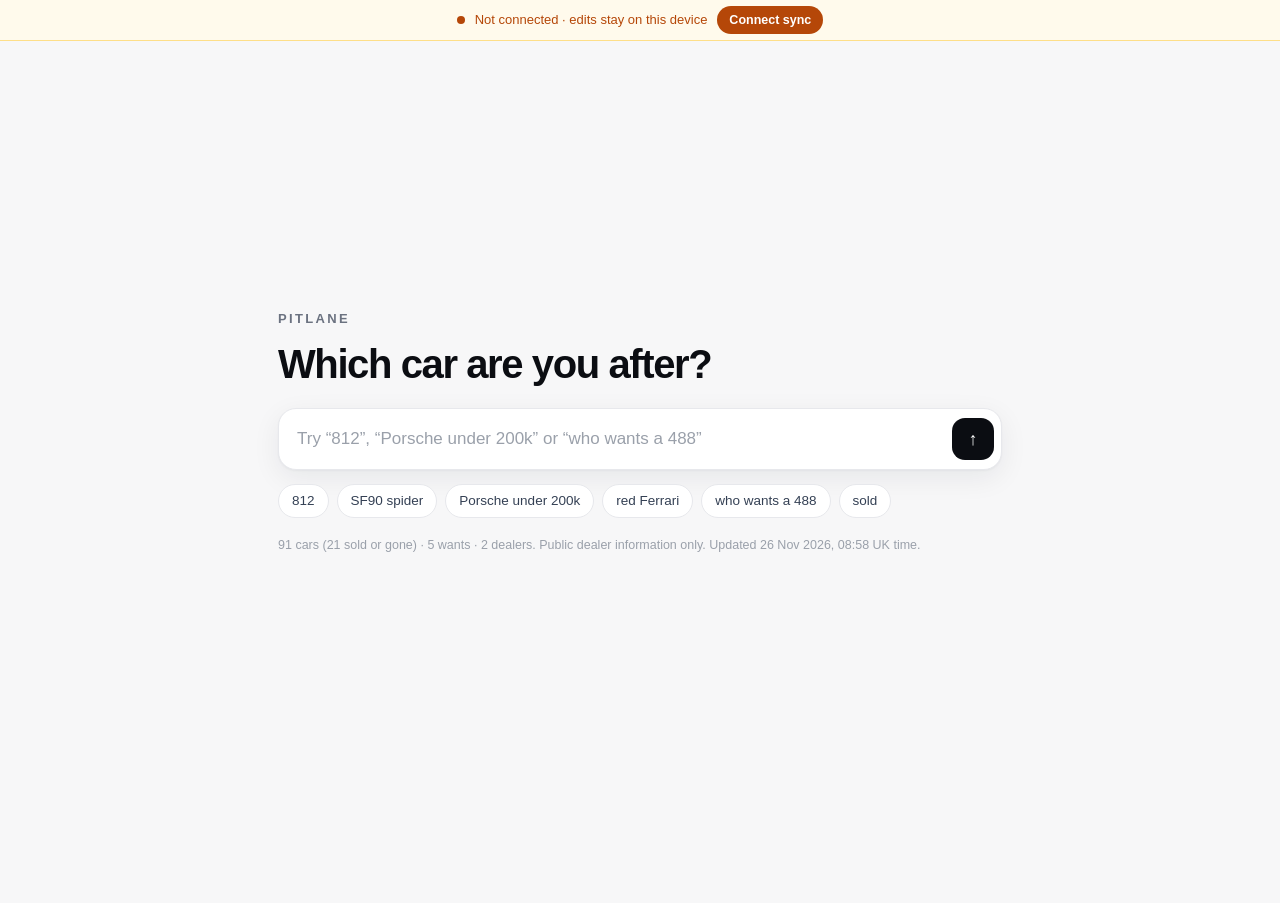
==== commit 2ad503eb: "Pitlane search 2026-11-26 08:58 GMT" ====
--- a/index.html
+++ b/index.html
@@ -81,11 +81,11 @@
 <div class="syncbar amber" id="syncbar"><span class="dot"></span><span class="msg">Loading sync…</span></div>
 <main><section class="hero"><p class="mark">Pitlane</p><h1>Which car are you after?</h1>
 <form class="ask" role="search" autocomplete="off"><input type="search" name="q" placeholder="Try “812”, “Porsche under 200k” or “who wants a 488”" aria-label="Ask for a car" enterkeyhint="search"><button class="go" aria-label="Search">&#8593;</button></form><div class="chips"><button type="button" data-q="812">812</button><button type="button" data-q="SF90 spider">SF90 spider</button><button type="button" data-q="Porsche under 200k">Porsche under 200k</button><button type="button" data-q="red Ferrari">red Ferrari</button><button type="button" data-q="who wants a 488">who wants a 488</button><button type="button" data-q="sold">sold</button></div>
-<p class="meta"><span id="meta"></span> Updated 23 Nov 2026, 08:54 UK time.</p></section>
+<p class="meta"><span id="meta"></span> Updated 26 Nov 2026, 08:58 UK time.</p></section>
 <section id="thread" aria-live="polite"></section></main>
 <div class="dock"><form class="ask" role="search" autocomplete="off"><button type="button" class="clr" id="clr" title="Clear the conversation">Clear</button><input type="search" name="q" placeholder="Ask for another car…" aria-label="Ask for a car" enterkeyhint="search"><button class="go" aria-label="Search">&#8593;</button></form></div>
 <div class="toast" id="toast"></div>
-<script>window.DD={"dealers": [{"id": "40f9ffdbce5481e4aabae4e20a33e876", "name": "Scuderia Prestige", "town": "Camberley, Surrey", "web": "https://www.scuderiaprestige.com/", "sell": "https://www.scuderiaprestige.com/sell-your-car/", "note": "Posts every new arrival on LinkedIn.", "kw": ["LaFerrari", "812 Superfast", "812 GTS", "458 Speciale", "488 Pista", "488", "F8", "GTC4", "Roma", "SF90", "296", "812 Competizione", "Aventador SVJ"], "socials": [["Instagram", "https://www.instagram.com/scuderia.prestige", false], ["Facebook", "https://www.facebook.com/ScuderiaPrestige", false], ["X", "https://x.com/scudprestige", true], ["LinkedIn", "https://www.linkedin.com/company/scuderia-prestige-automobile", true], ["Previously sold", "https://www.scuderiaprestige.com/previously-sold/", true]], "notion": "https://app.notion.com/40f9ffdbce5481e4aabae4e20a33e876"}, {"id": "40f9ffdbce5481fb8572e3b81350abb9", "name": "Premier GT", "town": "Washington, nr Pulborough, West Sussex", "web": "https://www.premiergt.com/", "sell": "https://www.premiergt.com/sell-your-car", "note": "Buys outright, part-ex, sale or return.", "kw": ["812", "458 Speciale", "488 Pista", "F12", "599", "SF90", "12Cilindri", "Purosangue", "Chiron", "Veyron", "Aventador", "Huracan", "Huracán", "Vanquish"], "socials": [["Instagram", "https://www.instagram.com/premiergt/", false], ["Facebook", "https://en-gb.facebook.com/premiergtsussex/", false], ["YouTube", "https://www.youtube.com/channel/UCiAyrBxe0xMvh654ayXJV3A/", true], ["X", "https://x.com/Premier_GT", true], ["LinkedIn", "https://www.linkedin.com/company/premier-gt-ltd", true], ["Sold gallery", "https://www.premiergt.com/used/vehicles/filters/sold/true/", true]], "notion": "https://app.notion.com/40f9ffdbce5481fb8572e3b81350abb9"}], "stock": [{"id": "40f9ffdbce548101ad8cd6b0e74af52c", "dealer": "Premier GT", "make": "Ferrari", "model": "330GT", "year": "1963", "miles": "88,500", "price": "£274,995", "gearbox": "Manual", "status": "Available", "url": "https://www.premiergt.com/used/cars/ferrari/330gt/2-2-full-nut-bolt-resto-concours-example-2121", "notes": "2+2. FULL NUT & BOLT RESTO. CONCOURS EXAMPLE", "manual": false, "notion": "https://app.notion.com/40f9ffdbce548101ad8cd6b0e74af52c"}, {"id": "40f9ffdbce548101b3c2e52520a1ab07", "dealer": "Scuderia Prestige", "make": "Mercedes-Benz", "model": "Maybach S600 Pullman", "year": "2019", "miles": "17,650", "price": "£249,950", "gearbox": "Automatic", "status": "Available", "url": "https://www.scuderiaprestige.com/vehicle-details/used-mercedes-benz-maybach-s600-pullman-for-sale-in-camberley-surrey-u1597/", "notes": "Huge Spec / Serviced 24/09/2026", "manual": false, "notion": "https://app.notion.com/40f9ffdbce548101b3c2e52520a1ab07"}, {"id": "40f9ffdbce54810d9401cbfa5c441641", "dealer": "Premier GT", "make": "Bentley", "model": "Continental GTC", "year": "2021", "miles": "21,560", "price": "£129,995", "gearbox": "Automatic", "status": "Gone", "url": "https://www.premiergt.com/used/cars/bentley/continental-gtc/v8-mulliner-spec-dynamic-ride-rotating-display-carbon-interior-2228", "notes": "V8. MULLINER SPEC. DYNAMIC RIDE. ROTATING DISPLAY. CARBON INTERIOR", "manual": false, "notion": "https://app.notion.com/40f9ffdbce54810d9401cbfa5c441641"}, {"id": "40f9ffdbce54810db3f9ff8bebcfc080", "dealer": "Scuderia Prestige", "make": "Ferrari", "model": "Amalfi T V8", "year": "2026", "miles": "56", "price": "£224,950", "gearbox": "Automatic", "status": "Available", "url": "https://www.scuderiaprestige.com/vehicle-details/used-ferrari-amalfi-t-v8-for-sale-in-camberley-surrey-u1933/", "notes": "Delivery Mileage / Ferrari Warranty Sep 2030", "manual": false, "notion": "https://app.notion.com/40f9ffdbce54810db3f9ff8bebcfc080"}, {"id": "40f9ffdbce5481148000fc7d6f1b30b1", "dealer": "Premier GT", "make": "Ferrari", "model": "SF90", "year": "2024", "miles": "320", "price": "POA", "gearbox": "Automatic", "status": "Available", "url": "https://www.premiergt.com/used/cars/ferrari/sf90/xx-spider-over-80k-in-options-carbon-wheels-brushed-shields-2231", "notes": "XX SPIDER. OVER £80K IN OPTIONS. CARBON WHEELS. BRUSHED SHIELDS", "manual": false, "notion": "https://app.notion.com/40f9ffdbce5481148000fc7d6f1b30b1"}, {"id": "40f9ffdbce54811695bff67d142fdd46", "dealer": "Premier GT", "make": "Land", "model": "Rover Defender 110", "year": "2024", "miles": "35,280", "price": "£71,995", "gearbox": "Automatic", "status": "Available", "url": "https://www.premiergt.com/used/cars/land-rover/defender-110/x-dynamic-hse-urban-upgrades-rear-screens-pano-roof-e-suspension-2222", "notes": "X-DYNAMIC HSE. URBAN UPGRADES. REAR SCREENS. PANO ROOF. E/SUSPENSION", "manual": false, "notion": "https://app.notion.com/40f9ffdbce54811695bff67d142fdd46"}, {"id": "40f9ffdbce54811bba79eddd21e3a95d", "dealer": "Premier GT", "make": "Lotus", "model": "Esprit", "year": "1999", "miles": "47,080", "price": "£54,995", "gearbox": "", "status": "Sold", "url": "https://www.premiergt.com/used/cars/lotus/esprit/sport-350-1-of-42-rhd-superb-example-comprehensive-history-front-ppf-2122", "notes": "SPORT 350. 1 OF 42 RHD. SUPERB EXAMPLE. COMPREHENSIVE HISTORY. FRONT PPF", "manual": false, "notion": "https://app.notion.com/40f9ffdbce54811bba79eddd21e3a95d"}, {"id": "40f9ffdbce54811dbe68d2fb711d79cb", "dealer": "Scuderia Prestige", "make": "Porsche", "model": "911 992 GT3", "year": "2023", "miles": "5,750", "price": "£166,950", "gearbox": "Automatic", "status": "Sold", "url": "https://www.scuderiaprestige.com/vehicle-details/used-porsche-911-992-gt3-for-sale-in-camberley-surrey-u1866/", "notes": "HUGE SPEC/ PPF / PCCB / ClubSport Pack", "manual": false, "notion": "https://app.notion.com/40f9ffdbce54811dbe68d2fb711d79cb"}, {"id": "40f9ffdbce54812496c5ec0c98a03d24", "dealer": "Premier GT", "make": "Ferrari", "model": "348", "year": "1992", "miles": "8,615", "price": "£89,995", "gearbox": "Manual", "status": "Available", "url": "https://www.premiergt.com/used/cars/ferrari/348/ts-low-mileage-stunning-example-1983", "notes": "TS. LOW MILEAGE. STUNNING EXAMPLE", "manual": false, "notion": "https://app.notion.com/40f9ffdbce54812496c5ec0c98a03d24"}, {"id": "40f9ffdbce54812599ffd1ebba9436a0", "dealer": "Scuderia Prestige", "make": "Land", "model": "Rover Range Rover P400 MHEV Autobiography", "year": "2023", "miles": "28,926", "price": "£76,500", "gearbox": "Automatic", "status": "Available", "url": "https://www.scuderiaprestige.com/vehicle-details/used-land-rover-range-rover-p400-mhev-autobiography-for-sale-in-camberley-surrey-u1737/", "notes": "Massage / Deployable Side Steps / Shadow Pack", "manual": false, "notion": "https://app.notion.com/40f9ffdbce54812599ffd1ebba9436a0"}, {"id": "40f9ffdbce548129b324c56235085b26", "dealer": "Premier GT", "make": "Lotus", "model": "Exige", "year": "", "miles": "", "price": "£79,995", "gearbox": "Paddle (from text)", "status": "Available", "url": "https://www.premiergt.com/used/cars/lotus/exige/v6-cup-r-gt4-brand-new-gearbox-successful-car-spares-package-inc-wheels-1749", "notes": "V6 CUP R GT4. BRAND NEW GEARBOX. SUCCESSFUL CAR. SPARES PACKAGE INC WHEELS", "manual": false, "notion": "https://app.notion.com/40f9ffdbce548129b324c56235085b26"}, {"id": "40f9ffdbce54812aa033e6081e6f0a72", "dealer": "Scuderia Prestige", "make": "Ferrari", "model": "296 GTS T V6", "year": "2024", "miles": "350", "price": "£259,950", "gearbox": "", "status": "Gone", "url": "https://www.scuderiaprestige.com/vehicle-details/used-ferrari-296-gts-t-v6-for-sale-in-camberley-surrey-u1930/", "notes": "£57K+ Spec / Topaz PPF / Special Paint", "manual": false, "notion": "https://app.notion.com/40f9ffdbce54812aa033e6081e6f0a72"}, {"id": "40f9ffdbce548130abc8fbd2280bead2", "dealer": "Premier GT", "make": "Aston", "model": "Martin Vantage", "year": "2023", "miles": "700", "price": "£209,995", "gearbox": "Automatic", "status": "Available", "url": "https://www.premiergt.com/used/cars/aston-martin/vantage/v12-1-of-333-over-45k-in-options-lightweight-package-livery-package-2061", "notes": "V12. 1 OF 333. OVER £45K IN OPTIONS. LIGHTWEIGHT PACKAGE. LIVERY PACKAGE", "manual": false, "notion": "https://app.notion.com/40f9ffdbce548130abc8fbd2280bead2"}, {"id": "40f9ffdbce548133b30be03f4a48aff4", "dealer": "Premier GT", "make": "McLaren", "model": "720S", "year": "2017", "miles": "8,075", "price": "£144,995", "gearbox": "Automatic", "status": "Available", "url": "https://www.premiergt.com/used/cars/mclaren/720s/v8-ssg-full-msh-carbon-pack-1-carbon-interior-ceramics-lift-b-o-2190", "notes": "V8 SSG. FULL MSH. CARBON PACK 1. CARBON INTERIOR. CERAMICS. LIFT. B & O", "manual": false, "notion": "https://app.notion.com/40f9ffdbce548133b30be03f4a48aff4"}, {"id": "40f9ffdbce548139a70fcd188c9c6dcf", "dealer": "Scuderia Prestige", "make": "Honda", "model": "CMX1100 Rebel SE", "year": "2026", "miles": "407", "price": "£8,995", "gearbox": "Automatic", "status": "Sold", "url": "https://www.scuderiaprestige.com/vehicle-details/used-honda-cmx1100-rebel-se-for-sale-in-camberley-surrey-u1938/", "notes": "Rare CMX1100 Rebel SE / Under 500 Miles", "manual": false, "notion": "https://app.notion.com/40f9ffdbce548139a70fcd188c9c6dcf"}, {"id": "40f9ffdbce548139bc1beff8b53b67a2", "dealer": "Scuderia Prestige", "make": "Porsche", "model": "911 992 GT3", "year": "2026", "miles": "3,756", "price": "£183,950", "gearbox": "Automatic", "status": "Available", "url": "https://www.scuderiaprestige.com/vehicle-details/used-porsche-911-992-gt3-for-sale-in-camberley-surrey-u1882/", "notes": "Front Lift / Full PPF / Carbon Interior Pack", "manual": false, "notion": "https://app.notion.com/40f9ffdbce548139bc1beff8b53b67a2"}, {"id": "40f9ffdbce54813aa548d820c4f5acb9", "dealer": "Premier GT", "make": "Aston", "model": "Martin DBX", "year": "2025", "miles": "11,000", "price": "£179,995", "gearbox": "Automatic", "status": "Available", "url": "https://www.premiergt.com/used/cars/aston-martin/dbx/707-v8-vat-q-q-paintwork-40k-in-options-duotone-interior-h-c-seats-2246", "notes": "707 V8. VAT Q. Q PAINTWORK. 40K IN OPTIONS. DUOTONE INTERIOR. H & C SEATS", "manual": false, "notion": "https://app.notion.com/40f9ffdbce54813aa548d820c4f5acb9"}, {"id": "40f9ffdbce54813abb47c93cd5d53b6b", "dealer": "Scuderia Prestige", "make": "Audi", "model": "RS6 Avant TFSI V8 Vorsprung", "year": "2020", "miles": "12,605", "price": "£82,950", "gearbox": "Automatic", "status": "Available", "url": "https://www.scuderiaprestige.com/vehicle-details/used-audi-rs6-avant-tfsi-v8-vorsprung-for-sale-in-camberley-surrey-u1860/", "notes": "PPF + CARBON FIBRE EVENTURI AIR INTAKES!", "manual": false, "notion": "https://app.notion.com/40f9ffdbce54813abb47c93cd5d53b6b"}, {"id": "40f9ffdbce54813ca6cfde8a390e80d1", "dealer": "Scuderia Prestige", "make": "Land", "model": "Rover Range Rover P530 V8 SV", "year": "2023", "miles": "7,839", "price": "£104,950", "gearbox": "Automatic", "status": "Gone", "url": "https://www.scuderiaprestige.com/vehicle-details/used-land-rover-range-rover-p530-v8-sv-for-sale-in-camberley-surrey-u1857/", "notes": "Massage Seats / Cooled Seats / Pano / HUD", "manual": false, "notion": "https://app.notion.com/40f9ffdbce54813ca6cfde8a390e80d1"}, {"id": "40f9ffdbce5481439544e481b8553655", "dealer": "Scuderia Prestige", "make": "Lamborghini", "model": "Urus V8 BiTurbo", "year": "2022", "miles": "29,151", "price": "£162,450", "gearbox": "Automatic", "status": "Available", "url": "https://www.scuderiaprestige.com/vehicle-details/used-lamborghini-urus-v8-biturbo-for-sale-in-camberley-surrey-u1898/", "notes": "Pano Roof / Int Carbon Pack / B&O 3D", "manual": false, "notion": "https://app.notion.com/40f9ffdbce5481439544e481b8553655"}, {"id": "40f9ffdbce548144aa07e348a8e05cbb", "dealer": "Premier GT", "make": "McLaren", "model": "650S", "year": "2015", "miles": "1,400", "price": "£264,995", "gearbox": "Automatic", "status": "Available", "url": "https://www.premiergt.com/used/cars/mclaren/650s/le-mans-uk-car-1-of-50-examples-carbon-interior-exterior-front-lift-2188", "notes": "LE MANS. UK CAR. 1 OF 50 EXAMPLES. CARBON INTERIOR & EXTERIOR. FRONT LIFT", "manual": false, "notion": "https://app.notion.com/40f9ffdbce548144aa07e348a8e05cbb"}, {"id": "40f9ffdbce548146b984debaeeeff6f8", "dealer": "Scuderia Prestige", "make": "Toyota", "model": "Alphard Vellfire Executive Lounge", "year": "2020", "miles": "16,720", "price": "£36,950", "gearbox": "Automatic", "status": "Available", "url": "https://www.scuderiaprestige.com/vehicle-details/used-toyota-alphard-vellfire-executive-lounge-for-sale-in-camberley-surrey-u1881/", "notes": "Vellfire / JBL / Heated & Cooled Seats", "manual": false, "notion": "https://app.notion.com/40f9ffdbce548146b984debaeeeff6f8"}, {"id": "40f9ffdbce54814f8edee428f49ad39b", "dealer": "Premier GT", "make": "Ferrari", "model": "F430", "year": "2009", "miles": "9,290", "price": "£749,995", "gearbox": "Automatic", "status": "Reserved", "url": "https://www.premiergt.com/used/cars/ferrari/f430/scuderia-spider-16m-1-of-499-1-of-48-rhd-uk-car-factory-satin-paint-2174", "notes": "SCUDERIA SPIDER 16M. 1 OF 499. 1 OF 48 RHD. UK CAR. FACTORY SATIN PAINT", "manual": false, "notion": "https://app.notion.com/40f9ffdbce54814f8edee428f49ad39b"}, {"id": "40f9ffdbce54814f9407c039d2bda46f", "dealer": "Premier GT", "make": "BMW", "model": "M5", "year": "2021", "miles": "10,170", "price": "£159,995", "gearbox": "Automatic", "status": "Available", "url": "https://www.premiergt.com/used/cars/bmw/m5/cs-full-satin-ppf-carbon-engine-bay-carbon-buckets-ceramics-hud-2210", "notes": "CS. FULL SATIN PPF. CARBON ENGINE BAY. CARBON BUCKETS. CERAMICS. HUD", "manual": false, "notion": "https://app.notion.com/40f9ffdbce54814f9407c039d2bda46f"}, {"id": "40f9ffdbce548151ac16d1cbd7b1234b", "dealer": "Premier GT", "make": "Land", "model": "Rover Defender 90", "year": "2015", "miles": "34,980", "price": "£49,895", "gearbox": "Manual", "status": "Available", "url": "https://www.premiergt.com/used/cars/land-rover/defender-90/td-soft-top-xs-momo-wheel-heated-seats-alpine-stereo-rear-bench-seats-2208", "notes": "TD SOFT TOP XS. MOMO WHEEL. HEATED SEATS. ALPINE STEREO. REAR BENCH SEATS", "manual": false, "notion": "https://app.notion.com/40f9ffdbce548151ac16d1cbd7b1234b"}, {"id": "40f9ffdbce548158950ee05eacc5531d", "dealer": "Premier GT", "make": "Porsche", "model": "911", "year": "2023", "miles": "6,280", "price": "£94,995", "gearbox": "Automatic", "status": "Available", "url": "https://www.premiergt.com/used/cars/porsche/911/targa-4-pdk-warranty-adaptive-cruise-control-heated-seats-heated-wheel-2243", "notes": "TARGA 4 PDK. WARRANTY. ADAPTIVE CRUISE CONTROL. HEATED SEATS. HEATED WHEEL", "manual": false, "notion": "https://app.notion.com/40f9ffdbce548158950ee05eacc5531d"}, {"id": "40f9ffdbce548169a309c4cf7c94771a", "dealer": "Scuderia Prestige", "make": "Mercedes-Benz", "model": "G Class G63 V8 AMG Carbon Edition", "year": "2023", "miles": "12,670", "price": "£159,995", "gearbox": "Automatic", "status": "Gone", "url": "https://www.scuderiaprestige.com/vehicle-details/used-mercedes-benz-g-class-g63-v8-amg-carbon-edition-for-sale-in-camberley-surrey-u1819/", "notes": "Carbon Edition / Carbon Trim / Tech Pack / PPF", "manual": false, "notion": "https://app.notion.com/40f9ffdbce548169a309c4cf7c94771a"}, {"id": "40f9ffdbce54816a840dc2fcc36dcdee", "dealer": "Premier GT", "make": "Aston", "model": "Martin Vanquish", "year": "2015", "miles": "5,590", "price": "£99,995", "gearbox": "Automatic", "status": "Gone", "url": "https://www.premiergt.com/used/cars/aston-martin/vanquish/v12-one-owner-low-mileage-carbon-fibre-interior-one-77-wheel-b-o-2165", "notes": "V12. ONE OWNER. LOW MILEAGE. CARBON FIBRE INTERIOR. ONE-77 WHEEL. B & O", "manual": false, "notion": "https://app.notion.com/40f9ffdbce54816a840dc2fcc36dcdee"}, {"id": "40f9ffdbce54816a8e19fe00d7884326", "dealer": "Scuderia Prestige", "make": "Mercedes-Benz", "model": "S Class S500Lh MHEV AMG Line", "year": "2021", "miles": "36,535", "price": "£65,950", "gearbox": "Automatic", "status": "Available", "url": "https://www.scuderiaprestige.com/vehicle-details/used-mercedes-benz-s-class-s500lh-mhev-amg-line-for-sale-in-camberley-surrey-u1562/", "notes": "Pano Roof / Burmester / Chauffer Pack", "manual": false, "notion": "https://app.notion.com/40f9ffdbce54816a8e19fe00d7884326"}, {"id": "40f9ffdbce54816cb964fcad04f0c854", "dealer": "Scuderia Prestige", "make": "Lamborghini", "model": "Revuelto V12 HPEV", "year": "2024", "miles": "436", "price": "£449,000", "gearbox": "", "status": "Sold", "url": "https://www.scuderiaprestige.com/vehicle-details/used-lamborghini-revuelto-v12-hpev-for-sale-in-camberley-surrey-u1922/", "notes": "Ad Personam Int/Ext / Warranty May 2029", "manual": false, "notion": "https://app.notion.com/40f9ffdbce54816cb964fcad04f0c854"}, {"id": "40f9ffdbce54816d9402c5258951bb55", "dealer": "Scuderia Prestige", "make": "Mercedes-Benz", "model": "GLA GLA220d AMG Line", "year": "2020", "miles": "43,513", "price": "£22,950", "gearbox": "Automatic", "status": "Available", "url": "https://www.scuderiaprestige.com/vehicle-details/used-mercedes-benz-gla-gla220d-amg-line-for-sale-in-camberley-surrey-u1864/", "notes": "Pano Roof / Heated Seats / Rear Camera", "manual": false, "notion": "https://app.notion.com/40f9ffdbce54816d9402c5258951bb55"}, {"id": "40f9ffdbce54816dbf9de51ea5a1cce5", "dealer": "Scuderia Prestige", "make": "Rolls-Royce", "model": "Wraith V12", "year": "2015", "miles": "31,570", "price": "£94,995", "gearbox": "Automatic", "status": "Available", "url": "https://www.scuderiaprestige.com/vehicle-details/used-rolls-royce-wraith-v12-for-sale-in-camberley-surrey-u1909/", "notes": "Starlight Headliner / Head-Up Display", "manual": false, "notion": "https://app.notion.com/40f9ffdbce54816dbf9de51ea5a1cce5"}, {"id": "40f9ffdbce5481778a25c43af79cad58", "dealer": "Premier GT", "make": "Ferrari", "model": "Purosangue", "year": "2024", "miles": "2,975", "price": "£329,985", "gearbox": "Automatic", "status": "Available", "url": "https://www.premiergt.com/used/cars/ferrari/purosangue/-80k-in-options-warranty-historic-paint-carbon-int-ext-pack-pano-roof-2199", "notes": "£80K IN OPTIONS. WARRANTY. HISTORIC PAINT. CARBON INT/EXT PACK. PANO ROOF", "manual": false, "notion": "https://app.notion.com/40f9ffdbce5481778a25c43af79cad58"}, {"id": "40f9ffdbce548182b871d29df2c10d99", "dealer": "Scuderia Prestige", "make": "Bentley", "model": "Bentayga W12 Mulliner", "year": "2017", "miles": "34,538", "price": "£64,950", "gearbox": "Automatic", "status": "Available", "url": "https://www.scuderiaprestige.com/vehicle-details/used-bentley-bentayga-w12-mulliner-for-sale-in-camberley-surrey-u1851/", "notes": "Rear Entertainment / Naim for Bentley", "manual": false, "notion": "https://app.notion.com/40f9ffdbce548182b871d29df2c10d99"}, {"id": "40f9ffdbce54818f96f1f4874fa77f6d", "dealer": "Scuderia Prestige", "make": "GMC", "model": "Hummer EV Edition 1", "year": "2022", "miles": "7,351", "price": "£144,950", "gearbox": "Automatic", "status": "Available", "url": "https://www.scuderiaprestige.com/vehicle-details/used-gmc-hummer-ev-edition-1-for-sale-in-camberley-surrey-u1637/", "notes": "Rare Edition 1 Hummer EV / Off-Road Package", "manual": false, "notion": "https://app.notion.com/40f9ffdbce54818f96f1f4874fa77f6d"}, {"id": "40f9ffdbce548195a073f8ddb8f69462", "dealer": "Premier GT", "make": "Porsche", "model": "Macan", "year": "2022", "miles": "38,000", "price": "£46,995", "gearbox": "Automatic", "status": "Available", "url": "https://www.premiergt.com/used/cars/porsche/macan/s-pdk-pano-roof-bose-sound-system-heated-front-seats-reversing-camera-2177", "notes": "S PDK. PANO ROOF. BOSE SOUND SYSTEM. HEATED FRONT SEATS. REVERSING CAMERA", "manual": false, "notion": "https://app.notion.com/40f9ffdbce548195a073f8ddb8f69462"}, {"id": "40f9ffdbce5481968e4ddd40f884cbe1", "dealer": "Premier GT", "make": "Lamborghini", "model": "Huracan", "year": "2019", "miles": "8,955", "price": "£299,995", "gearbox": "Automatic", "status": "Available", "url": "https://www.premiergt.com/used/cars/lamborghini/huracan/lp-640-4-performante-spyder-lambo-warranty-arancio-borealis-full-ppf-2224", "notes": "LP 640-4 PERFORMANTE SPYDER. LAMBO WARRANTY. ARANCIO BOREALIS. FULL PPF", "manual": false, "notion": "https://app.notion.com/40f9ffdbce5481968e4ddd40f884cbe1"}, {"id": "40f9ffdbce548198a314db440e0e949e", "dealer": "Premier GT", "make": "Aston", "model": "Martin DBS", "year": "2010", "miles": "17,985", "price": "£81,995", "gearbox": "Automatic", "status": "Available", "url": "https://www.premiergt.com/used/cars/aston-martin/dbs/v12-volante-full-ash-carbon-ext-ceramic-brakes-bang-olufsen-2229", "notes": "V12 VOLANTE. FULL ASH. CARBON EXT. CERAMIC BRAKES. BANG & OLUFSEN", "manual": false, "notion": "https://app.notion.com/40f9ffdbce548198a314db440e0e949e"}, {"id": "40f9ffdbce54819cbdacc09caaeeb495", "dealer": "Scuderia Prestige", "make": "Bentley", "model": "Continental V8 GTC", "year": "2021", "miles": "16,940", "price": "£113,950", "gearbox": "Automatic", "status": "Available", "url": "https://www.scuderiaprestige.com/vehicle-details/used-bentley-continental-v8-gtc-for-sale-in-camberley-surrey-u1800/", "notes": "Titanium Exhaust / Great Spec", "manual": false, "notion": "https://app.notion.com/40f9ffdbce54819cbdacc09caaeeb495"}, {"id": "40f9ffdbce5481a08a0bf6f4f1a78114", "dealer": "Premier GT", "make": "Bugatti", "model": "Veyron", "year": "2013", "miles": "6,600", "price": "POA", "gearbox": "Automatic", "status": "Available", "url": "https://www.premiergt.com/used/cars/bugatti/veyron/grand-sport-vitesse-one-of-one-in-the-world-la-maison-pur-sang-2092", "notes": "GRAND SPORT VITESSE. ONE OF ONE IN THE WORLD. LA MAISON PUR SANG", "manual": false, "notion": "https://app.notion.com/40f9ffdbce5481a08a0bf6f4f1a78114"}, {"id": "40f9ffdbce5481a5b6dbca649413eb81", "dealer": "Scuderia Prestige", "make": "McLaren", "model": "675LT V8 SSG", "year": "2017", "miles": "19,734", "price": "£314,500", "gearbox": "Automatic", "status": "Available", "url": "https://www.scuderiaprestige.com/vehicle-details/used-mclaren-675lt-v8-ssg-for-sale-in-camberley-surrey-u6/", "notes": "McLaren Warranty / £29K Special Paint", "manual": false, "notion": "https://app.notion.com/40f9ffdbce5481a5b6dbca649413eb81"}, {"id": "40f9ffdbce5481aa881ef588b7f41620", "dealer": "Premier GT", "make": "Jaguar", "model": "F-Type", "year": "2016", "miles": "716", "price": "£149,995", "gearbox": "Automatic", "status": "Available", "url": "https://www.premiergt.com/used/cars/jaguar/f-type/project-7-1-of-250-lightning-silver-paintwork-low-mileage-ceramics-2171", "notes": "PROJECT 7. 1 OF 250. LIGHTNING SILVER PAINTWORK. LOW MILEAGE. CERAMICS", "manual": false, "notion": "https://app.notion.com/40f9ffdbce5481aa881ef588b7f41620"}, {"id": "40f9ffdbce5481ab85a5e7a3a962675b", "dealer": "Scuderia Prestige", "make": "Ferrari", "model": "GTC4Lusso T V8", "year": "2018", "miles": "34,882", "price": "£129,950", "gearbox": "Automatic", "status": "Available", "url": "https://www.scuderiaprestige.com/vehicle-details/used-ferrari-gtc4lusso-t-v8-for-sale-in-camberley-surrey-u1923/", "notes": "Carbon Fibre / Pass Display / Pano Roof", "manual": false, "notion": "https://app.notion.com/40f9ffdbce5481ab85a5e7a3a962675b"}, {"id": "40f9ffdbce5481aba6e7df45c54ca406", "dealer": "Premier GT", "make": "Chevrolet", "model": "Corvette Stingray", "year": "1963", "miles": "", "price": "£199,995", "gearbox": "Manual", "status": "Available", "url": "https://www.premiergt.com/used/cars/chevrolet/corvette-stingray/split-window-manual-fuelie-full-resto-matching-numbers-immaculate-2152", "notes": "SPLIT WINDOW MANUAL FUELIE. FULL RESTO. MATCHING NUMBERS. IMMACULATE", "manual": false, "notion": "https://app.notion.com/40f9ffdbce5481aba6e7df45c54ca406"}, {"id": "40f9ffdbce5481b58dcbfee207fab13b", "dealer": "Premier GT", "make": "Lamborghini", "model": "Aventador SV", "year": "2016", "miles": "3,270", "price": "£599,995", "gearbox": "", "status": "Sold", "url": "https://www.premiergt.com/used/cars/lamborghini/aventador-sv/ad-personam-factory-satin-carbon-fibre-ext-comfort-seats-front-lift-2136", "notes": "AD PERSONAM. FACTORY SATIN CARBON FIBRE EXT. COMFORT SEATS. FRONT LIFT", "manual": false, "notion": "https://app.notion.com/40f9ffdbce5481b58dcbfee207fab13b"}, {"id": "40f9ffdbce5481b5a398ca7fb1abe1c1", "dealer": "Premier GT", "make": "Ferrari", "model": "F430", "year": "2010", "miles": "26,095", "price": "£409,995", "gearbox": "Automatic", "status": "Available", "url": "https://www.premiergt.com/used/cars/ferrari/f430/scuderia-uk-supplied-full-fsh-grigio-corsa-racing-livery-carbon-int-2198", "notes": "SCUDERIA. UK SUPPLIED. FULL FSH. GRIGIO CORSA RACING LIVERY. CARBON INT", "manual": false, "notion": "https://app.notion.com/40f9ffdbce5481b5a398ca7fb1abe1c1"}, {"id": "40f9ffdbce5481bcbe11f5c5dc6b9205", "dealer": "Premier GT", "make": "Land", "model": "Rover Range Rover Sport SVR", "year": "2022", "miles": "49,500", "price": "£47,995", "gearbox": "Automatic", "status": "Available", "url": "https://www.premiergt.com/used/cars/land-rover/range-rover-sport-svr/carbon-edition-deployable-side-steps-matrix-leds-carbon-fibre-engine-bay-2206", "notes": "CARBON EDITION. DEPLOYABLE SIDE STEPS. MATRIX LEDs. CARBON FIBRE ENGINE BAY", "manual": false, "notion": "https://app.notion.com/40f9ffdbce5481bcbe11f5c5dc6b9205"}, {"id": "40f9ffdbce5481c2bfaec142e2a154be", "dealer": "Premier GT", "make": "Porsche", "model": "911 GT3", "year": "2025", "miles": "1,650", "price": "£199,995", "gearbox": "Manual", "status": "Available", "url": "https://www.premiergt.com/used/cars/porsche/911-gt3/-30k-in-options-weissach-package-pccbs-lift-system-bose-2226", "notes": "£30K IN OPTIONS. WEISSACH PACKAGE. PCCBS. LIFT SYSTEM. BOSE", "manual": false, "notion": "https://app.notion.com/40f9ffdbce5481c2bfaec142e2a154be"}, {"id": "40f9ffdbce5481c4aa94f4733ffac95d", "dealer": "Scuderia Prestige", "make": "McLaren", "model": "600LT Spider", "year": "2020", "miles": "23,514", "price": "£154,950", "gearbox": "Automatic", "status": "Gone", "url": "https://www.scuderiaprestige.com/vehicle-details/used-mclaren-600lt-spider-for-sale-in-camberley-surrey-u1915/", "notes": "Full PPF / McLaren Warranty / Lift", "manual": false, "notion": "https://app.notion.com/40f9ffdbce5481c4aa94f4733ffac95d"}, {"id": "40f9ffdbce5481c6806ed83bb221f5cc", "dealer": "Premier GT", "make": "Ferrari", "model": "599 GTB", "year": "2007", "miles": "34,750", "price": "£134,995", "gearbox": "Automatic", "status": "Available", "url": "https://www.premiergt.com/used/cars/ferrari/599-gtb/fiorano-f1-comprehensive-history-carbon-fibre-driver-zone-bose-2247", "notes": "FIORANO F1. COMPREHENSIVE HISTORY. CARBON FIBRE DRIVER ZONE. BOSE", "manual": false, "notion": "https://app.notion.com/40f9ffdbce5481c6806ed83bb221f5cc"}, {"id": "40f9ffdbce5481ca8e9cf1b8e6ce9772", "dealer": "Premier GT", "make": "Aston", "model": "Martin DB12", "year": "2024", "miles": "4,020", "price": "£177,500", "gearbox": "Automatic", "status": "Available", "url": "https://www.premiergt.com/used/cars/aston-martin/db12/v8-volante-50k-options-ceramics-black-ext-pack-duotone-interior-b-o-2233", "notes": "V8 VOLANTE. £50K OPTIONS. CERAMICS. BLACK EXT PACK. DUOTONE INTERIOR. B&O", "manual": false, "notion": "https://app.notion.com/40f9ffdbce5481ca8e9cf1b8e6ce9772"}, {"id": "40f9ffdbce5481ca97aed7a2d3408222", "dealer": "Scuderia Prestige", "make": "Mitsubishi", "model": "Evo 6 Tommi Makinen RS", "year": "2000", "miles": "87,377", "price": "£49,995", "gearbox": "Manual", "status": "Available", "url": "https://www.scuderiaprestige.com/vehicle-details/used-mitsubishi-evo-6-tommi-makinen-rs-for-sale-in-camberley-surrey-u1812/", "notes": "Rare & Highly Original Example / 1 of 190", "manual": false, "notion": "https://app.notion.com/40f9ffdbce5481ca97aed7a2d3408222"}, {"id": "40f9ffdbce5481caac34e57c9eb3c268", "dealer": "Scuderia Prestige", "make": "Maserati", "model": "Granturismo MC Trofeo GT4", "year": "2010", "miles": "18,342", "price": "£57,950", "gearbox": "Automatic", "status": "Gone", "url": "https://www.scuderiaprestige.com/vehicle-details/used-maserati-granturismo-mc-trofeo-gt4-for-sale-in-camberley-surrey-u1712/", "notes": "Rare Road Legal / 1 of 42 / Just Serviced!", "manual": false, "notion": "https://app.notion.com/40f9ffdbce5481caac34e57c9eb3c268"}, {"id": "40f9ffdbce5481cc83f5e5711758fd5f", "dealer": "Premier GT", "make": "Praga", "model": "Bohema", "year": "", "miles": "", "price": "POA", "gearbox": "Automatic", "status": "Available", "url": "https://www.premiergt.com/used/cars/praga/bohema/available-for-purchase-please-contact-us-to-discuss-further-information-1865", "notes": "AVAILABLE FOR PURCHASE. PLEASE CONTACT US TO DISCUSS FURTHER INFORMATION", "manual": false, "notion": "https://app.notion.com/40f9ffdbce5481cc83f5e5711758fd5f"}, {"id": "40f9ffdbce5481cd8e32dee40870f4c5", "dealer": "Premier GT", "make": "Alfa", "model": "Romeo Giulietta", "year": "1960", "miles": "7,315", "price": "£395,995", "gearbox": "Manual", "status": "Available", "url": "https://www.premiergt.com/used/cars/alfa-romeo/giulietta/sprint-zagato-1-of-200-ex-competition-car-extensive-documented-history-2023", "notes": "SPRINT ZAGATO. 1 OF 200. EX COMPETITION CAR. EXTENSIVE DOCUMENTED HISTORY", "manual": false, "notion": "https://app.notion.com/40f9ffdbce5481cd8e32dee40870f4c5"}, {"id": "40f9ffdbce5481cfbaabc50a94dc2ff6", "dealer": "Premier GT", "make": "Porsche", "model": "911 GT3 RS", "year": "2011", "miles": "14,215", "price": "£374,995", "gearbox": "Manual", "status": "Available", "url": "https://www.premiergt.com/used/cars/porsche/911-gt3-rs/stunning-example-weiss-gold-decals-pccbs-pcm-s-chrono-lift-2237", "notes": "STUNNING EXAMPLE. WEISS GOLD DECALS. PCCBS. PCM. S/CHRONO. LIFT", "manual": false, "notion": "https://app.notion.com/40f9ffdbce5481cfbaabc50a94dc2ff6"}, {"id": "40f9ffdbce5481d2ba21d27c5c18d0b1", "dealer": "Premier GT", "make": "Land", "model": "Rover Defender 90", "year": "2021", "miles": "11,670", "price": "£74,995", "gearbox": "", "status": "Gone", "url": "https://www.premiergt.com/used/cars/land-rover/defender-90/v8-plumb-bodykit-urban-wheels-carbon-fibre-interior-quicksilver-exhaust-2084", "notes": "V8. PLUMB BODYKIT. URBAN WHEELS. CARBON FIBRE INTERIOR. QUICKSILVER EXHAUST", "manual": false, "notion": "https://app.notion.com/40f9ffdbce5481d2ba21d27c5c18d0b1"}, {"id": "40f9ffdbce5481d78ad7cddb53c0d011", "dealer": "Premier GT", "make": "Mercedes-Benz", "model": "V Class", "year": "2023", "miles": "19,735", "price": "£129,995", "gearbox": "Automatic", "status": "Gone", "url": "https://www.premiergt.com/used/cars/mercedes-benz/v-class/v-300-sutton-executive-class-vat-q-vip-seats-starlight-headliner-tvs-2227", "notes": "V 300 SUTTON EXECUTIVE CLASS. VAT Q. VIP SEATS. STARLIGHT HEADLINER. TVS", "manual": false, "notion": "https://app.notion.com/40f9ffdbce5481d78ad7cddb53c0d011"}, {"id": "40f9ffdbce5481d78dd9f917b50d9113", "dealer": "Scuderia Prestige", "make": "Mercedes-Benz", "model": "SLS 63 V8 AMG", "year": "2011", "miles": "33,137", "price": "£323,000", "gearbox": "Automatic", "status": "Available", "url": "https://www.scuderiaprestige.com/vehicle-details/used-mercedes-benz-sls-63-v8-amg-for-sale-in-camberley-surrey-u1919/", "notes": "Full PPF / Bang & Olufsen / Rear Camera", "manual": false, "notion": "https://app.notion.com/40f9ffdbce5481d78dd9f917b50d9113"}, {"id": "40f9ffdbce5481d98848c878ef94475a", "dealer": "Scuderia Prestige", "make": "Ferrari", "model": "12Cilindri V12", "year": "2025", "miles": "56", "price": "£409,950", "gearbox": "Automatic", "status": "Available", "url": "https://www.scuderiaprestige.com/vehicle-details/used-ferrari-12cilindri-v12-for-sale-in-camberley-surrey-u1949/", "notes": "£106K+ Spec / 4-Layer Rosso Magma Paint!", "manual": false, "notion": "https://app.notion.com/40f9ffdbce5481d98848c878ef94475a"}, {"id": "40f9ffdbce5481dd9492c5d2d27cc792", "dealer": "Premier GT", "make": "Ferrari", "model": "F8 Tributo", "year": "2021", "miles": "5,700", "price": "£299,995", "gearbox": "Automatic", "status": "Gone", "url": "https://www.premiergt.com/used/cars/ferrari/f8-tributo/full-ppf-full-carbon-fibre-interior-package-passenger-display-2213", "notes": "FULL PPF. FULL CARBON FIBRE INTERIOR PACKAGE. PASSENGER DISPLAY", "manual": false, "notion": "https://app.notion.com/40f9ffdbce5481dd9492c5d2d27cc792"}, {"id": "40f9ffdbce5481df8f63d9838d5c62d9", "dealer": "Scuderia Prestige", "make": "Ford", "model": "Mustang Shelby GT350H Hertz Rent-A-Racer", "year": "1966", "miles": "86,354", "price": "£169,000", "gearbox": "Automatic", "status": "Available", "url": "https://www.scuderiaprestige.com/vehicle-details/used-ford-mustang-shelby-gt350h-hertz-rent-a-racer-for-sale-in-camberley-surrey-u1868/", "notes": "Rare Hertz Shelby GT350!", "manual": false, "notion": "https://app.notion.com/40f9ffdbce5481df8f63d9838d5c62d9"}, {"id": "40f9ffdbce5481dfb065f69b30b6db9c", "dealer": "Premier GT", "make": "Ferrari", "model": "488 Pista", "year": "2019", "miles": "11,150", "price": "£399,995", "gearbox": "Automatic", "status": "Available", "url": "https://www.premiergt.com/used/cars/ferrari/488-pista/historic-paintwork-two-tone-stripe-carbon-fibre-int-ext-lift-carplay-2236", "notes": "HISTORIC PAINTWORK. TWO-TONE STRIPE. CARBON FIBRE INT & EXT. LIFT. CARPLAY", "manual": false, "notion": "https://app.notion.com/40f9ffdbce5481dfb065f69b30b6db9c"}, {"id": "40f9ffdbce5481e28c0fdc1df68420be", "dealer": "Scuderia Prestige", "make": "Bentley", "model": "Bentayga V8 S", "year": "2022", "miles": "25,669", "price": "£132,995", "gearbox": "Automatic", "status": "Available", "url": "https://www.scuderiaprestige.com/vehicle-details/used-bentley-bentayga-v8-s-for-sale-in-camberley-surrey-u1887/", "notes": "Full PPF / Naim / Quicksilver Sports Cats", "manual": false, "notion": "https://app.notion.com/40f9ffdbce5481e28c0fdc1df68420be"}, {"id": "40f9ffdbce5481e3956ecf00c4e86eaa", "dealer": "Scuderia Prestige", "make": "Rolls-Royce", "model": "Phantom V12", "year": "2018", "miles": "14,300", "price": "£249,950", "gearbox": "Automatic", "status": "Available", "url": "https://www.scuderiaprestige.com/vehicle-details/used-rolls-royce-phantom-v12-for-sale-in-camberley-surrey-u1873/", "notes": "Huge Spec / Series 2 Headlights / Full PPF", "manual": false, "notion": "https://app.notion.com/40f9ffdbce5481e3956ecf00c4e86eaa"}, {"id": "40f9ffdbce5481e4b706f88ade0cd366", "dealer": "Scuderia Prestige", "make": "Mercedes-Benz", "model": "C Class C63 V8 BiTurbo AMG S Night Edition Prem Plus", "year": "2023", "miles": "2,770", "price": "£85,995", "gearbox": "Automatic", "status": "Available", "url": "https://www.scuderiaprestige.com/vehicle-details/used-mercedes-benz-c-class-c63-v8-biturbo-amg-s-night-edition-prem-plus-for-sale-in-camberley-surrey-u1910/", "notes": "£20K+ in Brabus Upgrades / Full Satin PPF", "manual": false, "notion": "https://app.notion.com/40f9ffdbce5481e4b706f88ade0cd366"}, {"id": "40f9ffdbce5481e886e2e3112c42ae4f", "dealer": "Premier GT", "make": "Ferrari", "model": "812 Competizione", "year": "2022", "miles": "2,735", "price": "POA", "gearbox": "Automatic", "status": "Reserved", "url": "https://www.premiergt.com/used/cars/ferrari/812-competizione/huge-specification-4-layer-paint-carbon-fibre-int-ext-two-tone-livery-2230", "notes": "HUGE SPECIFICATION. 4-LAYER PAINT. CARBON FIBRE INT & EXT. TWO-TONE LIVERY", "manual": false, "notion": "https://app.notion.com/40f9ffdbce5481e886e2e3112c42ae4f"}, {"id": "40f9ffdbce5481ec9144d711e33b914b", "dealer": "Premier GT", "make": "Mercedes-Benz", "model": "Amg GT", "year": "2017", "miles": "15,470", "price": "£84,995", "gearbox": "Automatic", "status": "Available", "url": "https://www.premiergt.com/used/cars/mercedes-benz/amg-gt/c-great-spec-carbon-interior-heated-seats-airscarf-burmester-2238", "notes": "C. GREAT SPEC. CARBON INTERIOR. HEATED SEATS. AIRSCARF. BURMESTER", "manual": false, "notion": "https://app.notion.com/40f9ffdbce5481ec9144d711e33b914b"}, {"id": "40f9ffdbce5481f19fa5d74cd86c3694", "dealer": "Scuderia Prestige", "make": "Land", "model": "Rover Defender 90 P525 V8", "year": "2022", "miles": "12,993", "price": "£66,950", "gearbox": "Automatic", "status": "Available", "url": "https://www.scuderiaprestige.com/vehicle-details/used-land-rover-defender-90-p525-v8-for-sale-in-camberley-surrey-u1775/", "notes": "Heated & Cooled Front Seats / HUD / Meridian", "manual": false, "notion": "https://app.notion.com/40f9ffdbce5481f19fa5d74cd86c3694"}, {"id": "40f9ffdbce5481f29facf2dd4371dc9c", "dealer": "Premier GT", "make": "Ferrari", "model": "California", "year": "2016", "miles": "22,915", "price": "£84,995", "gearbox": "", "status": "Sold", "url": "https://www.premiergt.com/used/cars/ferrari/california/t-magneride-suspension-bespoke-interior-two-tone-bodywork-carplay-2173", "notes": "T. MAGNERIDE SUSPENSION. BESPOKE INTERIOR. TWO-TONE BODYWORK. CARPLAY", "manual": false, "notion": "https://app.notion.com/40f9ffdbce5481f29facf2dd4371dc9c"}, {"id": "40f9ffdbce5481f4ab38d6e5a72ea6aa", "dealer": "Premier GT", "make": "Ferrari", "model": "812 GTS", "year": "2020", "miles": "13,540", "price": "£409,995", "gearbox": "Automatic", "status": "Available", "url": "https://www.premiergt.com/used/cars/ferrari/812-gts/blu-montreal-carbon-fibre-int-ext-carplay-passenger-display-lift-2217", "notes": "BLU MONTREAL. CARBON FIBRE INT & EXT. CARPLAY. PASSENGER DISPLAY. LIFT", "manual": false, "notion": "https://app.notion.com/40f9ffdbce5481f4ab38d6e5a72ea6aa"}, {"id": "40f9ffdbce5481f8b4f5cb51ca03e446", "dealer": "Scuderia Prestige", "make": "Land", "model": "Rover Defender 110 D350 MHEV X-Dynamic HSE", "year": "2026", "miles": "4,025", "price": "£82,500", "gearbox": "Automatic", "status": "Available", "url": "https://www.scuderiaprestige.com/vehicle-details/used-land-rover-defender-110-d350-mhev-x-dynamic-hse-for-sale-in-camberley-surrey-u1879/", "notes": "Heated & Cooled Seats / NICHE Alloys", "manual": false, "notion": "https://app.notion.com/40f9ffdbce5481f8b4f5cb51ca03e446"}, {"id": "40f9ffdbce5481fa97cbc9fb9f07921a", "dealer": "Premier GT", "make": "Ferrari", "model": "512", "year": "1979", "miles": "19,835", "price": "£299,995", "gearbox": "Manual", "status": "Available", "url": "https://www.premiergt.com/used/cars/ferrari/512/bb-rhd-car-uk-supplied-extensive-documentation-a-c-electric-window-2181", "notes": "BB. RHD CAR. UK SUPPLIED. EXTENSIVE DOCUMENTATION. A/C. ELECTRIC WINDOW", "manual": false, "notion": "https://app.notion.com/40f9ffdbce5481fa97cbc9fb9f07921a"}, {"id": "40f9ffdbce5481fb8790d58133599e0a", "dealer": "Scuderia Prestige", "make": "Porsche", "model": "718 Cayman GT4", "year": "2022", "miles": "5,040", "price": "£95,995", "gearbox": "Automatic", "status": "Gone", "url": "https://www.scuderiaprestige.com/vehicle-details/used-porsche-718-cayman-gt4-for-sale-in-camberley-surrey-u1948/", "notes": "Porsche Warranty / PCCB / Carbon Interior", "manual": false, "notion": "https://app.notion.com/40f9ffdbce5481fb8790d58133599e0a"}, {"id": "4139ffdbce548110a63cc409aeca4f22", "dealer": "Premier GT", "make": "Maserati", "model": "MC20", "year": "2024", "miles": "9,390", "price": "£179,995", "gearbox": "Automatic", "status": "Available", "url": "https://www.premiergt.com/used/cars/maserati/mc20/cielo-ceramic-brakes-carbon-fibre-interior-lift-system-heated-seats-2241", "notes": "CIELO. CERAMIC BRAKES. CARBON FIBRE INTERIOR. LIFT SYSTEM. HEATED SEATS", "manual": false, "notion": "https://app.notion.com/4139ffdbce548110a63cc409aeca4f22"}, {"id": "4139ffdbce54811fa612dc44868ac621", "dealer": "Premier GT", "make": "Jaguar", "model": "F-Pace", "year": "2024", "miles": "15,470", "price": "£57,995", "gearbox": "Automatic", "status": "Available", "url": "https://www.premiergt.com/used/cars/jaguar/f-pace/svr-one-owner-ultra-blue-panoramic-roof-22s-head-up-display-2240", "notes": "SVR. ONE OWNER. ULTRA BLUE. PANORAMIC ROOF. 22S. HEAD UP DISPLAY", "manual": false, "notion": "https://app.notion.com/4139ffdbce54811fa612dc44868ac621"}, {"id": "4139ffdbce5481c2a793da7f032975eb", "dealer": "Premier GT", "make": "Alpine", "model": "A110 R", "year": "2024", "miles": "4,160", "price": "£93,995", "gearbox": "Automatic", "status": "Available", "url": "https://www.premiergt.com/used/cars/alpine/a110-r/le-mans-warranty-1-of-100-examples-full-ppf-carbon-fibre-ext-focal-2239", "notes": "LE MANS. WARRANTY. 1 OF 100 EXAMPLES. FULL PPF. CARBON FIBRE EXT. FOCAL", "manual": false, "notion": "https://app.notion.com/4139ffdbce5481c2a793da7f032975eb"}, {"id": "4169ffdbce548143a13ad2e64de054d8", "dealer": "Premier GT", "make": "De", "model": "Tomaso Pantera", "year": "1972", "miles": "47,200", "price": "£119,995", "gearbox": "Manual", "status": "Available", "url": "https://www.premiergt.com/used/cars/de-tomaso/pantera/l-huge-history-portfolio-immaculate-example-2249", "notes": "L. HUGE HISTORY PORTFOLIO. IMMACULATE EXAMPLE", "manual": false, "notion": "https://app.notion.com/4169ffdbce548143a13ad2e64de054d8"}, {"id": "41a9ffdbce548100a4bbe530f39b848f", "dealer": "Premier GT", "make": "BMW", "model": "M2", "year": "2026", "miles": "2,780", "price": "£94,000", "gearbox": "Automatic", "status": "Available", "url": "https://www.premiergt.com/used/cars/bmw/m2/cs-brooklyn-grey-carbon-ceramic-brakes-extensive-carbon-interior-2250", "notes": "CS. BROOKLYN GREY. CARBON CERAMIC BRAKES. EXTENSIVE CARBON INTERIOR", "manual": false, "notion": "https://app.notion.com/41a9ffdbce548100a4bbe530f39b848f"}, {"id": "41a9ffdbce5481129161f3824f062760", "dealer": "Premier GT", "make": "Bentley", "model": "Continental GTC", "year": "2021", "miles": "21,560", "price": "£124,995", "gearbox": "Automatic", "status": "Available", "url": "https://www.premiergt.com/used/cars/bentley/continental-gtc/v8-mulliner-spec-dynamic-ride-rotating-display-carbon-interior-2253", "notes": "V8. MULLINER SPEC. DYNAMIC RIDE. ROTATING DISPLAY. CARBON INTERIOR", "manual": false, "notion": "https://app.notion.com/41a9ffdbce5481129161f3824f062760"}, {"id": "41a9ffdbce548150b814d5d2b23641ad", "dealer": "Scuderia Prestige", "make": "Rolls-Royce", "model": "Wraith V12", "year": "2016", "miles": "21,158", "price": "£105,950", "gearbox": "Automatic", "status": "Available", "url": "https://www.scuderiaprestige.com/vehicle-details/used-rolls-royce-wraith-v12-for-sale-in-camberley-surrey-u1947/", "notes": "Fashion Inspired Spec Mugello / Starlight", "manual": false, "notion": "https://app.notion.com/41a9ffdbce548150b814d5d2b23641ad"}, {"id": "41a9ffdbce5481deb2d5f46b98df04bb", "dealer": "Premier GT", "make": "Mercedes-Benz", "model": "V Class", "year": "2023", "miles": "19,770", "price": "£119,995", "gearbox": "Automatic", "status": "Available", "url": "https://www.premiergt.com/used/cars/mercedes-benz/v-class/v-300-sutton-executive-class-vat-q-vip-seats-starlight-headliner-tvs-2254", "notes": "V 300 SUTTON EXECUTIVE CLASS. VAT Q. VIP SEATS. STARLIGHT HEADLINER. TVS", "manual": false, "notion": "https://app.notion.com/41a9ffdbce5481deb2d5f46b98df04bb"}, {"id": "41d9ffdbce54815c8ebceab07ec190f4", "dealer": "Scuderia Prestige", "make": "Ferrari", "model": "296 GTB T V6", "year": "2022", "miles": "1,049", "price": "£219,950", "gearbox": "Automatic", "status": "Available", "url": "https://www.scuderiaprestige.com/vehicle-details/used-ferrari-296-gtb-t-v6-for-sale-in-camberley-surrey-u1956/", "notes": "Full PPF / Lift / Ferrari Warranty / JBL", "manual": false, "notion": "https://app.notion.com/41d9ffdbce54815c8ebceab07ec190f4"}, {"id": "41d9ffdbce5481eb97a8e0b0b3beaec1", "dealer": "Scuderia Prestige", "make": "Porsche", "model": "Taycan Performance Plus Turbo", "year": "2022", "miles": "50,458", "price": "£52,995", "gearbox": "Automatic", "status": "Available", "url": "https://www.scuderiaprestige.com/vehicle-details/used-porsche-taycan-performance-plus-turbo-for-sale-in-camberley-surrey-u1959/", "notes": "Porsche Warranty / Pano Roof / HUD / Pass Display", "manual": false, "notion": "https://app.notion.com/41d9ffdbce5481eb97a8e0b0b3beaec1"}, {"id": "41d9ffdbce5481efad11efd41187a28c", "dealer": "Scuderia Prestige", "make": "Aston", "model": "Martin DBS V12 BiTurbo Superleggera", "year": "2019", "miles": "6,795", "price": "£134,950", "gearbox": "Automatic", "status": "Available", "url": "https://www.scuderiaprestige.com/vehicle-details/used-aston-martin-dbs-v12-biturbo-superleggera-for-sale-in-camberley-surrey-u1953/", "notes": "Full PPF / Tinted Carbon Bodypack / Carbon Trim", "manual": false, "notion": "https://app.notion.com/41d9ffdbce5481efad11efd41187a28c"}, {"id": "4219ffdbce548178aae6e89b3b0b643c", "dealer": "Premier GT", "make": "Ferrari", "model": "F12 Berlinetta", "year": "2013", "miles": "23,155", "price": "£299,995", "gearbox": "Automatic", "status": "Available", "url": "https://www.premiergt.com/used/cars/ferrari/f12-berlinetta/immaculate-history-cruise-control-scuderia-shields-lift-2242", "notes": "IMMACULATE HISTORY. CRUISE CONTROL. SCUDERIA SHIELDS. LIFT", "manual": false, "notion": "https://app.notion.com/4219ffdbce548178aae6e89b3b0b643c"}, {"id": "4219ffdbce5481bcae88e25209228132", "dealer": "Scuderia Prestige", "make": "Land", "model": "Rover Defender 90 P525 V8 Carpathian Edition", "year": "2022", "miles": "5,155", "price": "£66,950", "gearbox": "Automatic", "status": "Available", "url": "https://www.scuderiaprestige.com/vehicle-details/used-land-rover-defender-90-p525-v8-carpathian-edition-for-sale-in-camberley-surrey-u1935/", "notes": "Full PPF / HUD / Heated & Cooled Front Seats", "manual": false, "notion": "https://app.notion.com/4219ffdbce5481bcae88e25209228132"}], "wants": [{"id": "40f9ffdbce548114ac13c8f22eb0a882", "dealer": "Scuderia Prestige", "type": "wants_to_buy", "car": "Ferrari 812 Competizione (2022), 812 Competizione Aperta (2023/2024), Lamborghini Aventador SVJ Roadster (2021)", "detail": "'More Wanted!' notes on these sold cars on their previously-sold page", "url": "https://www.scuderiaprestige.com/previously-sold/", "date": "seen 5 Nov 2026", "notion": "https://app.notion.com/40f9ffdbce548114ac13c8f22eb0a882"}, {"id": "40f9ffdbce548122acb7c09e48a12574", "dealer": "Scuderia Prestige", "type": "sold_post", "car": "2022 Range Rover P400 Autobiography (CT Carbon kit, 24in wheels)", "detail": "Posted as new stock in Aug; no matching car on the website now (stock has 2023 P400 and P530 only). Probably sold, not confirmed", "url": "https://www.linkedin.com/posts/scuderia-prestige-automobile_rangerover-ctcarbon-p400-activity-7493706778002620417-hNQj", "date": "2026-08-13", "notion": "https://app.notion.com/40f9ffdbce548122acb7c09e48a12574"}, {"id": "40f9ffdbce5481518f4fde95fef7aea7", "dealer": "Premier GT", "type": "wants_to_buy", "car": "Similar cars to every sold car ('NOW SOLD. SIMILAR REQUIRED')", "detail": "Their sold gallery labels each sold car 'similar required': 812 Competizione/Superfast/GTS, 458 Speciale/Aperta, 488 Pista, F12 TdF, 599 GTO, SF90, 12Cilindri, Purosangue, Chiron, Veyron, Aventador SV/S, Huracán Performante/Tecnica/EVO, Vanquish Zagato and more", "url": "https://www.premiergt.com/used/vehicles/filters/sold/true/", "date": "2026-11-05 (checked)", "notion": "https://app.notion.com/40f9ffdbce5481518f4fde95fef7aea7"}, {"id": "40f9ffdbce548157a1cfc0d11e2653ed", "dealer": "Premier GT", "type": "wants_to_buy", "car": "Hypercars, luxury and performance cars in general", "detail": "Website: buys outright, part-exchange, sale or return; will also buy unwanted new-car deposit contracts. Their last specific 'WANTED STOCK' LinkedIn post (list in image) is 18 Nov 2025, older than 3 months", "url": "https://www.premiergt.com/sell-your-car", "date": "2026-11-05 (checked)", "notion": "https://app.notion.com/40f9ffdbce548157a1cfc0d11e2653ed"}, {"id": "40f9ffdbce5481818f15ca8ba8ed813c", "dealer": "Scuderia Prestige", "type": "wants_to_buy", "car": "Ferrari LaFerrari, 812 Superfast, 812 GTS, 458 Speciale, 488 Pista, 488, F8 Tributo, GTC4 Lusso, Roma, SF90, 296", "detail": "'STOCK WANTED! We are looking to buy new stock!' Ferrari list is in the post image", "url": "https://www.linkedin.com/posts/scuderia-prestige-automobile_stock-wanted-we-are-looking-to-buy-new-activity-7493703106111643648-2J_L", "date": "2026-08-13", "notion": "https://app.notion.com/40f9ffdbce5481818f15ca8ba8ed813c"}], "notes": {}, "edit_url": "https://app.notion.com/p/de3449111bcc4037a0af99ca4556884c", "dealers_url": "https://app.notion.com/p/d8e2289576c948519123bc261dfa9717"};</script><script>/* Pitlane search: one input, answers as cards. Data in window.DD (built by build_directory.py from the Notion export).
+<script>window.DD={"dealers": [{"id": "40f9ffdbce5481e4aabae4e20a33e876", "name": "Scuderia Prestige", "town": "Camberley, Surrey", "web": "https://www.scuderiaprestige.com/", "sell": "https://www.scuderiaprestige.com/sell-your-car/", "note": "Posts every new arrival on LinkedIn.", "kw": ["LaFerrari", "812 Superfast", "812 GTS", "458 Speciale", "488 Pista", "488", "F8", "GTC4", "Roma", "SF90", "296", "812 Competizione", "Aventador SVJ"], "socials": [["Instagram", "https://www.instagram.com/scuderia.prestige", false], ["Facebook", "https://www.facebook.com/ScuderiaPrestige", false], ["X", "https://x.com/scudprestige", true], ["LinkedIn", "https://www.linkedin.com/company/scuderia-prestige-automobile", true], ["Previously sold", "https://www.scuderiaprestige.com/previously-sold/", true]], "notion": "https://app.notion.com/40f9ffdbce5481e4aabae4e20a33e876"}, {"id": "40f9ffdbce5481fb8572e3b81350abb9", "name": "Premier GT", "town": "Washington, nr Pulborough, West Sussex", "web": "https://www.premiergt.com/", "sell": "https://www.premiergt.com/sell-your-car", "note": "Buys outright, part-ex, sale or return.", "kw": ["812", "458 Speciale", "488 Pista", "F12", "599", "SF90", "12Cilindri", "Purosangue", "Chiron", "Veyron", "Aventador", "Huracan", "Huracán", "Vanquish"], "socials": [["Instagram", "https://www.instagram.com/premiergt/", false], ["Facebook", "https://en-gb.facebook.com/premiergtsussex/", false], ["YouTube", "https://www.youtube.com/channel/UCiAyrBxe0xMvh654ayXJV3A/", true], ["X", "https://x.com/Premier_GT", true], ["LinkedIn", "https://www.linkedin.com/company/premier-gt-ltd", true], ["Sold gallery", "https://www.premiergt.com/used/vehicles/filters/sold/true/", true]], "notion": "https://app.notion.com/40f9ffdbce5481fb8572e3b81350abb9"}], "stock": [{"id": "40f9ffdbce548101ad8cd6b0e74af52c", "dealer": "Premier GT", "make": "Ferrari", "model": "330GT", "year": "1963", "miles": "88,500", "price": "£274,995", "gearbox": "Manual", "status": "Available", "url": "https://www.premiergt.com/used/cars/ferrari/330gt/2-2-full-nut-bolt-resto-concours-example-2121", "notes": "2+2. FULL NUT & BOLT RESTO. CONCOURS EXAMPLE", "manual": false, "notion": "https://app.notion.com/40f9ffdbce548101ad8cd6b0e74af52c"}, {"id": "40f9ffdbce548101b3c2e52520a1ab07", "dealer": "Scuderia Prestige", "make": "Mercedes-Benz", "model": "Maybach S600 Pullman", "year": "2019", "miles": "17,650", "price": "£234,950", "gearbox": "Automatic", "status": "Available", "url": "https://www.scuderiaprestige.com/vehicle-details/used-mercedes-benz-maybach-s600-pullman-for-sale-in-camberley-surrey-u1597/", "notes": "Huge Spec / Serviced 24/09/2026", "manual": false, "notion": "https://app.notion.com/40f9ffdbce548101b3c2e52520a1ab07"}, {"id": "40f9ffdbce54810d9401cbfa5c441641", "dealer": "Premier GT", "make": "Bentley", "model": "Continental GTC", "year": "2021", "miles": "21,560", "price": "£129,995", "gearbox": "Automatic", "status": "Gone", "url": "https://www.premiergt.com/used/cars/bentley/continental-gtc/v8-mulliner-spec-dynamic-ride-rotating-display-carbon-interior-2228", "notes": "V8. MULLINER SPEC. DYNAMIC RIDE. ROTATING DISPLAY. CARBON INTERIOR", "manual": false, "notion": "https://app.notion.com/40f9ffdbce54810d9401cbfa5c441641"}, {"id": "40f9ffdbce54810db3f9ff8bebcfc080", "dealer": "Scuderia Prestige", "make": "Ferrari", "model": "Amalfi T V8", "year": "2026", "miles": "56", "price": "£219,950", "gearbox": "Automatic", "status": "Available", "url": "https://www.scuderiaprestige.com/vehicle-details/used-ferrari-amalfi-t-v8-for-sale-in-camberley-surrey-u1933/", "notes": "Delivery Mileage / Ferrari Warranty Sep 2030", "manual": false, "notion": "https://app.notion.com/40f9ffdbce54810db3f9ff8bebcfc080"}, {"id": "40f9ffdbce5481148000fc7d6f1b30b1", "dealer": "Premier GT", "make": "Ferrari", "model": "SF90", "year": "2024", "miles": "320", "price": "POA", "gearbox": "Automatic", "status": "Gone", "url": "https://www.premiergt.com/used/cars/ferrari/sf90/xx-spider-over-80k-in-options-carbon-wheels-brushed-shields-2231", "notes": "XX SPIDER. OVER £80K IN OPTIONS. CARBON WHEELS. BRUSHED SHIELDS", "manual": false, "notion": "https://app.notion.com/40f9ffdbce5481148000fc7d6f1b30b1"}, {"id": "40f9ffdbce54811695bff67d142fdd46", "dealer": "Premier GT", "make": "Land", "model": "Rover Defender 110", "year": "2024", "miles": "35,280", "price": "£71,995", "gearbox": "Automatic", "status": "Available", "url": "https://www.premiergt.com/used/cars/land-rover/defender-110/x-dynamic-hse-urban-upgrades-rear-screens-pano-roof-e-suspension-2222", "notes": "X-DYNAMIC HSE. URBAN UPGRADES. REAR SCREENS. PANO ROOF. E/SUSPENSION", "manual": false, "notion": "https://app.notion.com/40f9ffdbce54811695bff67d142fdd46"}, {"id": "40f9ffdbce54811bba79eddd21e3a95d", "dealer": "Premier GT", "make": "Lotus", "model": "Esprit", "year": "1999", "miles": "47,080", "price": "£54,995", "gearbox": "", "status": "Sold", "url": "https://www.premiergt.com/used/cars/lotus/esprit/sport-350-1-of-42-rhd-superb-example-comprehensive-history-front-ppf-2122", "notes": "SPORT 350. 1 OF 42 RHD. SUPERB EXAMPLE. COMPREHENSIVE HISTORY. FRONT PPF", "manual": false, "notion": "https://app.notion.com/40f9ffdbce54811bba79eddd21e3a95d"}, {"id": "40f9ffdbce54811dbe68d2fb711d79cb", "dealer": "Scuderia Prestige", "make": "Porsche", "model": "911 992 GT3", "year": "2023", "miles": "5,750", "price": "£166,950", "gearbox": "Automatic", "status": "Sold", "url": "https://www.scuderiaprestige.com/vehicle-details/used-porsche-911-992-gt3-for-sale-in-camberley-surrey-u1866/", "notes": "HUGE SPEC/ PPF / PCCB / ClubSport Pack", "manual": false, "notion": "https://app.notion.com/40f9ffdbce54811dbe68d2fb711d79cb"}, {"id": "40f9ffdbce54812496c5ec0c98a03d24", "dealer": "Premier GT", "make": "Ferrari", "model": "348", "year": "1992", "miles": "8,615", "price": "£89,995", "gearbox": "Manual", "status": "Available", "url": "https://www.premiergt.com/used/cars/ferrari/348/ts-low-mileage-stunning-example-1983", "notes": "TS. LOW MILEAGE. STUNNING EXAMPLE", "manual": false, "notion": "https://app.notion.com/40f9ffdbce54812496c5ec0c98a03d24"}, {"id": "40f9ffdbce54812599ffd1ebba9436a0", "dealer": "Scuderia Prestige", "make": "Land", "model": "Rover Range Rover P400 MHEV Autobiography", "year": "2023", "miles": "28,926", "price": "£76,500", "gearbox": "Automatic", "status": "Available", "url": "https://www.scuderiaprestige.com/vehicle-details/used-land-rover-range-rover-p400-mhev-autobiography-for-sale-in-camberley-surrey-u1737/", "notes": "Massage / Deployable Side Steps / Shadow Pack", "manual": false, "notion": "https://app.notion.com/40f9ffdbce54812599ffd1ebba9436a0"}, {"id": "40f9ffdbce548129b324c56235085b26", "dealer": "Premier GT", "make": "Lotus", "model": "Exige", "year": "", "miles": "", "price": "£79,995", "gearbox": "Paddle (from text)", "status": "Available", "url": "https://www.premiergt.com/used/cars/lotus/exige/v6-cup-r-gt4-brand-new-gearbox-successful-car-spares-package-inc-wheels-1749", "notes": "V6 CUP R GT4. BRAND NEW GEARBOX. SUCCESSFUL CAR. SPARES PACKAGE INC WHEELS", "manual": false, "notion": "https://app.notion.com/40f9ffdbce548129b324c56235085b26"}, {"id": "40f9ffdbce54812aa033e6081e6f0a72", "dealer": "Scuderia Prestige", "make": "Ferrari", "model": "296 GTS T V6", "year": "2024", "miles": "350", "price": "£259,950", "gearbox": "", "status": "Gone", "url": "https://www.scuderiaprestige.com/vehicle-details/used-ferrari-296-gts-t-v6-for-sale-in-camberley-surrey-u1930/", "notes": "£57K+ Spec / Topaz PPF / Special Paint", "manual": false, "notion": "https://app.notion.com/40f9ffdbce54812aa033e6081e6f0a72"}, {"id": "40f9ffdbce548130abc8fbd2280bead2", "dealer": "Premier GT", "make": "Aston", "model": "Martin Vantage", "year": "2023", "miles": "700", "price": "£209,995", "gearbox": "Automatic", "status": "Available", "url": "https://www.premiergt.com/used/cars/aston-martin/vantage/v12-1-of-333-over-45k-in-options-lightweight-package-livery-package-2061", "notes": "V12. 1 OF 333. OVER £45K IN OPTIONS. LIGHTWEIGHT PACKAGE. LIVERY PACKAGE", "manual": false, "notion": "https://app.notion.com/40f9ffdbce548130abc8fbd2280bead2"}, {"id": "40f9ffdbce548133b30be03f4a48aff4", "dealer": "Premier GT", "make": "McLaren", "model": "720S", "year": "2017", "miles": "8,075", "price": "£144,995", "gearbox": "Automatic", "status": "Available", "url": "https://www.premiergt.com/used/cars/mclaren/720s/v8-ssg-full-msh-carbon-pack-1-carbon-interior-ceramics-lift-b-o-2190", "notes": "V8 SSG. FULL MSH. CARBON PACK 1. CARBON INTERIOR. CERAMICS. LIFT. B & O", "manual": false, "notion": "https://app.notion.com/40f9ffdbce548133b30be03f4a48aff4"}, {"id": "40f9ffdbce548139a70fcd188c9c6dcf", "dealer": "Scuderia Prestige", "make": "Honda", "model": "CMX1100 Rebel SE", "year": "2026", "miles": "407", "price": "£8,995", "gearbox": "Automatic", "status": "Sold", "url": "https://www.scuderiaprestige.com/vehicle-details/used-honda-cmx1100-rebel-se-for-sale-in-camberley-surrey-u1938/", "notes": "Rare CMX1100 Rebel SE / Under 500 Miles", "manual": false, "notion": "https://app.notion.com/40f9ffdbce548139a70fcd188c9c6dcf"}, {"id": "40f9ffdbce548139bc1beff8b53b67a2", "dealer": "Scuderia Prestige", "make": "Porsche", "model": "911 992 GT3", "year": "2026", "miles": "3,756", "price": "£183,950", "gearbox": "Automatic", "status": "Available", "url": "https://www.scuderiaprestige.com/vehicle-details/used-porsche-911-992-gt3-for-sale-in-camberley-surrey-u1882/", "notes": "Front Lift / Full PPF / Carbon Interior Pack", "manual": false, "notion": "https://app.notion.com/40f9ffdbce548139bc1beff8b53b67a2"}, {"id": "40f9ffdbce54813aa548d820c4f5acb9", "dealer": "Premier GT", "make": "Aston", "model": "Martin DBX", "year": "2025", "miles": "11,000", "price": "£179,995", "gearbox": "Automatic", "status": "Available", "url": "https://www.premiergt.com/used/cars/aston-martin/dbx/707-v8-vat-q-q-paintwork-40k-in-options-duotone-interior-h-c-seats-2246", "notes": "707 V8. VAT Q. Q PAINTWORK. 40K IN OPTIONS. DUOTONE INTERIOR. H & C SEATS", "manual": false, "notion": "https://app.notion.com/40f9ffdbce54813aa548d820c4f5acb9"}, {"id": "40f9ffdbce54813abb47c93cd5d53b6b", "dealer": "Scuderia Prestige", "make": "Audi", "model": "RS6 Avant TFSI V8 Vorsprung", "year": "2020", "miles": "12,605", "price": "£79,950", "gearbox": "Automatic", "status": "Available", "url": "https://www.scuderiaprestige.com/vehicle-details/used-audi-rs6-avant-tfsi-v8-vorsprung-for-sale-in-camberley-surrey-u1860/", "notes": "PPF + CARBON FIBRE EVENTURI AIR INTAKES!", "manual": false, "notion": "https://app.notion.com/40f9ffdbce54813abb47c93cd5d53b6b"}, {"id": "40f9ffdbce54813ca6cfde8a390e80d1", "dealer": "Scuderia Prestige", "make": "Land", "model": "Rover Range Rover P530 V8 SV", "year": "2023", "miles": "7,839", "price": "£104,950", "gearbox": "Automatic", "status": "Gone", "url": "https://www.scuderiaprestige.com/vehicle-details/used-land-rover-range-rover-p530-v8-sv-for-sale-in-camberley-surrey-u1857/", "notes": "Massage Seats / Cooled Seats / Pano / HUD", "manual": false, "notion": "https://app.notion.com/40f9ffdbce54813ca6cfde8a390e80d1"}, {"id": "40f9ffdbce5481439544e481b8553655", "dealer": "Scuderia Prestige", "make": "Lamborghini", "model": "Urus V8 BiTurbo", "year": "2022", "miles": "29,151", "price": "£162,450", "gearbox": "Automatic", "status": "Available", "url": "https://www.scuderiaprestige.com/vehicle-details/used-lamborghini-urus-v8-biturbo-for-sale-in-camberley-surrey-u1898/", "notes": "Pano Roof / Int Carbon Pack / B&O 3D", "manual": false, "notion": "https://app.notion.com/40f9ffdbce5481439544e481b8553655"}, {"id": "40f9ffdbce548144aa07e348a8e05cbb", "dealer": "Premier GT", "make": "McLaren", "model": "650S", "year": "2015", "miles": "1,400", "price": "£264,995", "gearbox": "Automatic", "status": "Available", "url": "https://www.premiergt.com/used/cars/mclaren/650s/le-mans-uk-car-1-of-50-examples-carbon-interior-exterior-front-lift-2188", "notes": "LE MANS. UK CAR. 1 OF 50 EXAMPLES. CARBON INTERIOR & EXTERIOR. FRONT LIFT", "manual": false, "notion": "https://app.notion.com/40f9ffdbce548144aa07e348a8e05cbb"}, {"id": "40f9ffdbce548146b984debaeeeff6f8", "dealer": "Scuderia Prestige", "make": "Toyota", "model": "Alphard Vellfire Executive Lounge", "year": "2020", "miles": "16,720", "price": "£36,950", "gearbox": "Automatic", "status": "Available", "url": "https://www.scuderiaprestige.com/vehicle-details/used-toyota-alphard-vellfire-executive-lounge-for-sale-in-camberley-surrey-u1881/", "notes": "Vellfire / JBL / Heated & Cooled Seats", "manual": false, "notion": "https://app.notion.com/40f9ffdbce548146b984debaeeeff6f8"}, {"id": "40f9ffdbce54814f8edee428f49ad39b", "dealer": "Premier GT", "make": "Ferrari", "model": "F430", "year": "2009", "miles": "9,290", "price": "£749,995", "gearbox": "Automatic", "status": "Reserved", "url": "https://www.premiergt.com/used/cars/ferrari/f430/scuderia-spider-16m-1-of-499-1-of-48-rhd-uk-car-factory-satin-paint-2174", "notes": "SCUDERIA SPIDER 16M. 1 OF 499. 1 OF 48 RHD. UK CAR. FACTORY SATIN PAINT", "manual": false, "notion": "https://app.notion.com/40f9ffdbce54814f8edee428f49ad39b"}, {"id": "40f9ffdbce54814f9407c039d2bda46f", "dealer": "Premier GT", "make": "BMW", "model": "M5", "year": "2021", "miles": "10,170", "price": "£159,995", "gearbox": "Automatic", "status": "Available", "url": "https://www.premiergt.com/used/cars/bmw/m5/cs-full-satin-ppf-carbon-engine-bay-carbon-buckets-ceramics-hud-2210", "notes": "CS. FULL SATIN PPF. CARBON ENGINE BAY. CARBON BUCKETS. CERAMICS. HUD", "manual": false, "notion": "https://app.notion.com/40f9ffdbce54814f9407c039d2bda46f"}, {"id": "40f9ffdbce548151ac16d1cbd7b1234b", "dealer": "Premier GT", "make": "Land", "model": "Rover Defender 90", "year": "2015", "miles": "34,980", "price": "£49,895", "gearbox": "Manual", "status": "Available", "url": "https://www.premiergt.com/used/cars/land-rover/defender-90/td-soft-top-xs-momo-wheel-heated-seats-alpine-stereo-rear-bench-seats-2208", "notes": "TD SOFT TOP XS. MOMO WHEEL. HEATED SEATS. ALPINE STEREO. REAR BENCH SEATS", "manual": false, "notion": "https://app.notion.com/40f9ffdbce548151ac16d1cbd7b1234b"}, {"id": "40f9ffdbce548158950ee05eacc5531d", "dealer": "Premier GT", "make": "Porsche", "model": "911", "year": "2023", "miles": "6,280", "price": "£94,995", "gearbox": "Automatic", "status": "Available", "url": "https://www.premiergt.com/used/cars/porsche/911/targa-4-pdk-warranty-adaptive-cruise-control-heated-seats-heated-wheel-2243", "notes": "TARGA 4 PDK. WARRANTY. ADAPTIVE CRUISE CONTROL. HEATED SEATS. HEATED WHEEL", "manual": false, "notion": "https://app.notion.com/40f9ffdbce548158950ee05eacc5531d"}, {"id": "40f9ffdbce548169a309c4cf7c94771a", "dealer": "Scuderia Prestige", "make": "Mercedes-Benz", "model": "G Class G63 V8 AMG Carbon Edition", "year": "2023", "miles": "12,670", "price": "£159,995", "gearbox": "Automatic", "status": "Gone", "url": "https://www.scuderiaprestige.com/vehicle-details/used-mercedes-benz-g-class-g63-v8-amg-carbon-edition-for-sale-in-camberley-surrey-u1819/", "notes": "Carbon Edition / Carbon Trim / Tech Pack / PPF", "manual": false, "notion": "https://app.notion.com/40f9ffdbce548169a309c4cf7c94771a"}, {"id": "40f9ffdbce54816a840dc2fcc36dcdee", "dealer": "Premier GT", "make": "Aston", "model": "Martin Vanquish", "year": "2015", "miles": "5,590", "price": "£99,995", "gearbox": "Automatic", "status": "Gone", "url": "https://www.premiergt.com/used/cars/aston-martin/vanquish/v12-one-owner-low-mileage-carbon-fibre-interior-one-77-wheel-b-o-2165", "notes": "V12. ONE OWNER. LOW MILEAGE. CARBON FIBRE INTERIOR. ONE-77 WHEEL. B & O", "manual": false, "notion": "https://app.notion.com/40f9ffdbce54816a840dc2fcc36dcdee"}, {"id": "40f9ffdbce54816a8e19fe00d7884326", "dealer": "Scuderia Prestige", "make": "Mercedes-Benz", "model": "S Class S500Lh MHEV AMG Line", "year": "2021", "miles": "36,535", "price": "£65,950", "gearbox": "Automatic", "status": "Available", "url": "https://www.scuderiaprestige.com/vehicle-details/used-mercedes-benz-s-class-s500lh-mhev-amg-line-for-sale-in-camberley-surrey-u1562/", "notes": "Pano Roof / Burmester / Chauffer Pack", "manual": false, "notion": "https://app.notion.com/40f9ffdbce54816a8e19fe00d7884326"}, {"id": "40f9ffdbce54816cb964fcad04f0c854", "dealer": "Scuderia Prestige", "make": "Lamborghini", "model": "Revuelto V12 HPEV", "year": "2024", "miles": "436", "price": "£449,000", "gearbox": "", "status": "Sold", "url": "https://www.scuderiaprestige.com/vehicle-details/used-lamborghini-revuelto-v12-hpev-for-sale-in-camberley-surrey-u1922/", "notes": "Ad Personam Int/Ext / Warranty May 2029", "manual": false, "notion": "https://app.notion.com/40f9ffdbce54816cb964fcad04f0c854"}, {"id": "40f9ffdbce54816d9402c5258951bb55", "dealer": "Scuderia Prestige", "make": "Mercedes-Benz", "model": "GLA GLA220d AMG Line", "year": "2020", "miles": "43,513", "price": "£22,950", "gearbox": "Automatic", "status": "Gone", "url": "https://www.scuderiaprestige.com/vehicle-details/used-mercedes-benz-gla-gla220d-amg-line-for-sale-in-camberley-surrey-u1864/", "notes": "Pano Roof / Heated Seats / Rear Camera", "manual": false, "notion": "https://app.notion.com/40f9ffdbce54816d9402c5258951bb55"}, {"id": "40f9ffdbce54816dbf9de51ea5a1cce5", "dealer": "Scuderia Prestige", "make": "Rolls-Royce", "model": "Wraith V12", "year": "2015", "miles": "31,570", "price": "£94,995", "gearbox": "Automatic", "status": "Available", "url": "https://www.scuderiaprestige.com/vehicle-details/used-rolls-royce-wraith-v12-for-sale-in-camberley-surrey-u1909/", "notes": "Starlight Headliner / Head-Up Display", "manual": false, "notion": "https://app.notion.com/40f9ffdbce54816dbf9de51ea5a1cce5"}, {"id": "40f9ffdbce5481778a25c43af79cad58", "dealer": "Premier GT", "make": "Ferrari", "model": "Purosangue", "year": "2024", "miles": "2,975", "price": "£329,985", "gearbox": "Automatic", "status": "Available", "url": "https://www.premiergt.com/used/cars/ferrari/purosangue/-80k-in-options-warranty-historic-paint-carbon-int-ext-pack-pano-roof-2199", "notes": "£80K IN OPTIONS. WARRANTY. HISTORIC PAINT. CARBON INT/EXT PACK. PANO ROOF", "manual": false, "notion": "https://app.notion.com/40f9ffdbce5481778a25c43af79cad58"}, {"id": "40f9ffdbce548182b871d29df2c10d99", "dealer": "Scuderia Prestige", "make": "Bentley", "model": "Bentayga W12 Mulliner", "year": "2017", "miles": "34,538", "price": "£64,950", "gearbox": "Automatic", "status": "Available", "url": "https://www.scuderiaprestige.com/vehicle-details/used-bentley-bentayga-w12-mulliner-for-sale-in-camberley-surrey-u1851/", "notes": "Rear Entertainment / Naim for Bentley", "manual": false, "notion": "https://app.notion.com/40f9ffdbce548182b871d29df2c10d99"}, {"id": "40f9ffdbce54818f96f1f4874fa77f6d", "dealer": "Scuderia Prestige", "make": "GMC", "model": "Hummer EV Edition 1", "year": "2022", "miles": "7,351", "price": "£134,950", "gearbox": "Automatic", "status": "Available", "url": "https://www.scuderiaprestige.com/vehicle-details/used-gmc-hummer-ev-edition-1-for-sale-in-camberley-surrey-u1637/", "notes": "Rare Edition 1 Hummer EV / Off-Road Package", "manual": false, "notion": "https://app.notion.com/40f9ffdbce54818f96f1f4874fa77f6d"}, {"id": "40f9ffdbce548195a073f8ddb8f69462", "dealer": "Premier GT", "make": "Porsche", "model": "Macan", "year": "2022", "miles": "38,000", "price": "£46,995", "gearbox": "Automatic", "status": "Available", "url": "https://www.premiergt.com/used/cars/porsche/macan/s-pdk-pano-roof-bose-sound-system-heated-front-seats-reversing-camera-2177", "notes": "S PDK. PANO ROOF. BOSE SOUND SYSTEM. HEATED FRONT SEATS. REVERSING CAMERA", "manual": false, "notion": "https://app.notion.com/40f9ffdbce548195a073f8ddb8f69462"}, {"id": "40f9ffdbce5481968e4ddd40f884cbe1", "dealer": "Premier GT", "make": "Lamborghini", "model": "Huracan", "year": "2019", "miles": "8,955", "price": "£299,995", "gearbox": "Automatic", "status": "Available", "url": "https://www.premiergt.com/used/cars/lamborghini/huracan/lp-640-4-performante-spyder-lambo-warranty-arancio-borealis-full-ppf-2224", "notes": "LP 640-4 PERFORMANTE SPYDER. LAMBO WARRANTY. ARANCIO BOREALIS. FULL PPF", "manual": false, "notion": "https://app.notion.com/40f9ffdbce5481968e4ddd40f884cbe1"}, {"id": "40f9ffdbce548198a314db440e0e949e", "dealer": "Premier GT", "make": "Aston", "model": "Martin DBS", "year": "2010", "miles": "17,985", "price": "£81,995", "gearbox": "Automatic", "status": "Available", "url": "https://www.premiergt.com/used/cars/aston-martin/dbs/v12-volante-full-ash-carbon-ext-ceramic-brakes-bang-olufsen-2229", "notes": "V12 VOLANTE. FULL ASH. CARBON EXT. CERAMIC BRAKES. BANG & OLUFSEN", "manual": false, "notion": "https://app.notion.com/40f9ffdbce548198a314db440e0e949e"}, {"id": "40f9ffdbce54819cbdacc09caaeeb495", "dealer": "Scuderia Prestige", "make": "Bentley", "model": "Continental V8 GTC", "year": "2021", "miles": "16,940", "price": "£113,950", "gearbox": "Automatic", "status": "Available", "url": "https://www.scuderiaprestige.com/vehicle-details/used-bentley-continental-v8-gtc-for-sale-in-camberley-surrey-u1800/", "notes": "Titanium Exhaust / Great Spec", "manual": false, "notion": "https://app.notion.com/40f9ffdbce54819cbdacc09caaeeb495"}, {"id": "40f9ffdbce5481a08a0bf6f4f1a78114", "dealer": "Premier GT", "make": "Bugatti", "model": "Veyron", "year": "2013", "miles": "6,600", "price": "POA", "gearbox": "Automatic", "status": "Available", "url": "https://www.premiergt.com/used/cars/bugatti/veyron/grand-sport-vitesse-one-of-one-in-the-world-la-maison-pur-sang-2092", "notes": "GRAND SPORT VITESSE. ONE OF ONE IN THE WORLD. LA MAISON PUR SANG", "manual": false, "notion": "https://app.notion.com/40f9ffdbce5481a08a0bf6f4f1a78114"}, {"id": "40f9ffdbce5481a5b6dbca649413eb81", "dealer": "Scuderia Prestige", "make": "McLaren", "model": "675LT V8 SSG", "year": "2017", "miles": "19,734", "price": "£314,500", "gearbox": "Automatic", "status": "Available", "url": "https://www.scuderiaprestige.com/vehicle-details/used-mclaren-675lt-v8-ssg-for-sale-in-camberley-surrey-u6/", "notes": "McLaren Warranty / £29K Special Paint", "manual": false, "notion": "https://app.notion.com/40f9ffdbce5481a5b6dbca649413eb81"}, {"id": "40f9ffdbce5481aa881ef588b7f41620", "dealer": "Premier GT", "make": "Jaguar", "model": "F-Type", "year": "2016", "miles": "716", "price": "£149,995", "gearbox": "Automatic", "status": "Available", "url": "https://www.premiergt.com/used/cars/jaguar/f-type/project-7-1-of-250-lightning-silver-paintwork-low-mileage-ceramics-2171", "notes": "PROJECT 7. 1 OF 250. LIGHTNING SILVER PAINTWORK. LOW MILEAGE. CERAMICS", "manual": false, "notion": "https://app.notion.com/40f9ffdbce5481aa881ef588b7f41620"}, {"id": "40f9ffdbce5481ab85a5e7a3a962675b", "dealer": "Scuderia Prestige", "make": "Ferrari", "model": "GTC4Lusso T V8", "year": "2018", "miles": "34,882", "price": "£129,950", "gearbox": "Automatic", "status": "Available", "url": "https://www.scuderiaprestige.com/vehicle-details/used-ferrari-gtc4lusso-t-v8-for-sale-in-camberley-surrey-u1923/", "notes": "Carbon Fibre / Pass Display / Pano Roof", "manual": false, "notion": "https://app.notion.com/40f9ffdbce5481ab85a5e7a3a962675b"}, {"id": "40f9ffdbce5481aba6e7df45c54ca406", "dealer": "Premier GT", "make": "Chevrolet", "model": "Corvette Stingray", "year": "1963", "miles": "", "price": "£199,995", "gearbox": "Manual", "status": "Available", "url": "https://www.premiergt.com/used/cars/chevrolet/corvette-stingray/split-window-manual-fuelie-full-resto-matching-numbers-immaculate-2152", "notes": "SPLIT WINDOW MANUAL FUELIE. FULL RESTO. MATCHING NUMBERS. IMMACULATE", "manual": false, "notion": "https://app.notion.com/40f9ffdbce5481aba6e7df45c54ca406"}, {"id": "40f9ffdbce5481b58dcbfee207fab13b", "dealer": "Premier GT", "make": "Lamborghini", "model": "Aventador SV", "year": "2016", "miles": "3,270", "price": "£599,995", "gearbox": "", "status": "Sold", "url": "https://www.premiergt.com/used/cars/lamborghini/aventador-sv/ad-personam-factory-satin-carbon-fibre-ext-comfort-seats-front-lift-2136", "notes": "AD PERSONAM. FACTORY SATIN CARBON FIBRE EXT. COMFORT SEATS. FRONT LIFT", "manual": false, "notion": "https://app.notion.com/40f9ffdbce5481b58dcbfee207fab13b"}, {"id": "40f9ffdbce5481b5a398ca7fb1abe1c1", "dealer": "Premier GT", "make": "Ferrari", "model": "F430", "year": "2010", "miles": "26,095", "price": "£409,995", "gearbox": "Automatic", "status": "Available", "url": "https://www.premiergt.com/used/cars/ferrari/f430/scuderia-uk-supplied-full-fsh-grigio-corsa-racing-livery-carbon-int-2198", "notes": "SCUDERIA. UK SUPPLIED. FULL FSH. GRIGIO CORSA RACING LIVERY. CARBON INT", "manual": false, "notion": "https://app.notion.com/40f9ffdbce5481b5a398ca7fb1abe1c1"}, {"id": "40f9ffdbce5481bcbe11f5c5dc6b9205", "dealer": "Premier GT", "make": "Land", "model": "Rover Range Rover Sport SVR", "year": "2022", "miles": "49,500", "price": "£47,995", "gearbox": "Automatic", "status": "Available", "url": "https://www.premiergt.com/used/cars/land-rover/range-rover-sport-svr/carbon-edition-deployable-side-steps-matrix-leds-carbon-fibre-engine-bay-2206", "notes": "CARBON EDITION. DEPLOYABLE SIDE STEPS. MATRIX LEDs. CARBON FIBRE ENGINE BAY", "manual": false, "notion": "https://app.notion.com/40f9ffdbce5481bcbe11f5c5dc6b9205"}, {"id": "40f9ffdbce5481c2bfaec142e2a154be", "dealer": "Premier GT", "make": "Porsche", "model": "911 GT3", "year": "2025", "miles": "1,650", "price": "£199,995", "gearbox": "Manual", "status": "Available", "url": "https://www.premiergt.com/used/cars/porsche/911-gt3/-30k-in-options-weissach-package-pccbs-lift-system-bose-2226", "notes": "£30K IN OPTIONS. WEISSACH PACKAGE. PCCBS. LIFT SYSTEM. BOSE", "manual": false, "notion": "https://app.notion.com/40f9ffdbce5481c2bfaec142e2a154be"}, {"id": "40f9ffdbce5481c4aa94f4733ffac95d", "dealer": "Scuderia Prestige", "make": "McLaren", "model": "600LT Spider", "year": "2020", "miles": "23,514", "price": "£154,950", "gearbox": "Automatic", "status": "Gone", "url": "https://www.scuderiaprestige.com/vehicle-details/used-mclaren-600lt-spider-for-sale-in-camberley-surrey-u1915/", "notes": "Full PPF / McLaren Warranty / Lift", "manual": false, "notion": "https://app.notion.com/40f9ffdbce5481c4aa94f4733ffac95d"}, {"id": "40f9ffdbce5481c6806ed83bb221f5cc", "dealer": "Premier GT", "make": "Ferrari", "model": "599 GTB", "year": "2007", "miles": "34,750", "price": "£134,995", "gearbox": "Automatic", "status": "Available", "url": "https://www.premiergt.com/used/cars/ferrari/599-gtb/fiorano-f1-comprehensive-history-carbon-fibre-driver-zone-bose-2247", "notes": "FIORANO F1. COMPREHENSIVE HISTORY. CARBON FIBRE DRIVER ZONE. BOSE", "manual": false, "notion": "https://app.notion.com/40f9ffdbce5481c6806ed83bb221f5cc"}, {"id": "40f9ffdbce5481ca8e9cf1b8e6ce9772", "dealer": "Premier GT", "make": "Aston", "model": "Martin DB12", "year": "2024", "miles": "4,020", "price": "£177,500", "gearbox": "Automatic", "status": "Available", "url": "https://www.premiergt.com/used/cars/aston-martin/db12/v8-volante-50k-options-ceramics-black-ext-pack-duotone-interior-b-o-2233", "notes": "V8 VOLANTE. £50K OPTIONS. CERAMICS. BLACK EXT PACK. DUOTONE INTERIOR. B&O", "manual": false, "notion": "https://app.notion.com/40f9ffdbce5481ca8e9cf1b8e6ce9772"}, {"id": "40f9ffdbce5481ca97aed7a2d3408222", "dealer": "Scuderia Prestige", "make": "Mitsubishi", "model": "Evo 6 Tommi Makinen RS", "year": "2000", "miles": "87,377", "price": "£49,995", "gearbox": "Manual", "status": "Available", "url": "https://www.scuderiaprestige.com/vehicle-details/used-mitsubishi-evo-6-tommi-makinen-rs-for-sale-in-camberley-surrey-u1812/", "notes": "Rare & Highly Original Example / 1 of 190", "manual": false, "notion": "https://app.notion.com/40f9ffdbce5481ca97aed7a2d3408222"}, {"id": "40f9ffdbce5481caac34e57c9eb3c268", "dealer": "Scuderia Prestige", "make": "Maserati", "model": "Granturismo MC Trofeo GT4", "year": "2010", "miles": "18,342", "price": "£57,950", "gearbox": "Automatic", "status": "Gone", "url": "https://www.scuderiaprestige.com/vehicle-details/used-maserati-granturismo-mc-trofeo-gt4-for-sale-in-camberley-surrey-u1712/", "notes": "Rare Road Legal / 1 of 42 / Just Serviced!", "manual": false, "notion": "https://app.notion.com/40f9ffdbce5481caac34e57c9eb3c268"}, {"id": "40f9ffdbce5481cc83f5e5711758fd5f", "dealer": "Premier GT", "make": "Praga", "model": "Bohema", "year": "", "miles": "", "price": "POA", "gearbox": "Automatic", "status": "Available", "url": "https://www.premiergt.com/used/cars/praga/bohema/available-for-purchase-please-contact-us-to-discuss-further-information-1865", "notes": "AVAILABLE FOR PURCHASE. PLEASE CONTACT US TO DISCUSS FURTHER INFORMATION", "manual": false, "notion": "https://app.notion.com/40f9ffdbce5481cc83f5e5711758fd5f"}, {"id": "40f9ffdbce5481cd8e32dee40870f4c5", "dealer": "Premier GT", "make": "Alfa", "model": "Romeo Giulietta", "year": "1960", "miles": "7,315", "price": "£395,995", "gearbox": "Manual", "status": "Available", "url": "https://www.premiergt.com/used/cars/alfa-romeo/giulietta/sprint-zagato-1-of-200-ex-competition-car-extensive-documented-history-2023", "notes": "SPRINT ZAGATO. 1 OF 200. EX COMPETITION CAR. EXTENSIVE DOCUMENTED HISTORY", "manual": false, "notion": "https://app.notion.com/40f9ffdbce5481cd8e32dee40870f4c5"}, {"id": "40f9ffdbce5481cfbaabc50a94dc2ff6", "dealer": "Premier GT", "make": "Porsche", "model": "911 GT3 RS", "year": "2011", "miles": "14,215", "price": "£374,995", "gearbox": "Manual", "status": "Available", "url": "https://www.premiergt.com/used/cars/porsche/911-gt3-rs/stunning-example-weiss-gold-decals-pccbs-pcm-s-chrono-lift-2237", "notes": "STUNNING EXAMPLE. WEISS GOLD DECALS. PCCBS. PCM. S/CHRONO. LIFT", "manual": false, "notion": "https://app.notion.com/40f9ffdbce5481cfbaabc50a94dc2ff6"}, {"id": "40f9ffdbce5481d2ba21d27c5c18d0b1", "dealer": "Premier GT", "make": "Land", "model": "Rover Defender 90", "year": "2021", "miles": "11,670", "price": "£74,995", "gearbox": "", "status": "Gone", "url": "https://www.premiergt.com/used/cars/land-rover/defender-90/v8-plumb-bodykit-urban-wheels-carbon-fibre-interior-quicksilver-exhaust-2084", "notes": "V8. PLUMB BODYKIT. URBAN WHEELS. CARBON FIBRE INTERIOR. QUICKSILVER EXHAUST", "manual": false, "notion": "https://app.notion.com/40f9ffdbce5481d2ba21d27c5c18d0b1"}, {"id": "40f9ffdbce5481d78ad7cddb53c0d011", "dealer": "Premier GT", "make": "Mercedes-Benz", "model": "V Class", "year": "2023", "miles": "19,735", "price": "£129,995", "gearbox": "Automatic", "status": "Gone", "url": "https://www.premiergt.com/used/cars/mercedes-benz/v-class/v-300-sutton-executive-class-vat-q-vip-seats-starlight-headliner-tvs-2227", "notes": "V 300 SUTTON EXECUTIVE CLASS. VAT Q. VIP SEATS. STARLIGHT HEADLINER. TVS", "manual": false, "notion": "https://app.notion.com/40f9ffdbce5481d78ad7cddb53c0d011"}, {"id": "40f9ffdbce5481d78dd9f917b50d9113", "dealer": "Scuderia Prestige", "make": "Mercedes-Benz", "model": "SLS 63 V8 AMG", "year": "2011", "miles": "33,137", "price": "£323,000", "gearbox": "Automatic", "status": "Available", "url": "https://www.scuderiaprestige.com/vehicle-details/used-mercedes-benz-sls-63-v8-amg-for-sale-in-camberley-surrey-u1919/", "notes": "Full PPF / Bang & Olufsen / Rear Camera", "manual": false, "notion": "https://app.notion.com/40f9ffdbce5481d78dd9f917b50d9113"}, {"id": "40f9ffdbce5481d98848c878ef94475a", "dealer": "Scuderia Prestige", "make": "Ferrari", "model": "12Cilindri V12", "year": "2025", "miles": "56", "price": "£409,950", "gearbox": "Automatic", "status": "Available", "url": "https://www.scuderiaprestige.com/vehicle-details/used-ferrari-12cilindri-v12-for-sale-in-camberley-surrey-u1949/", "notes": "£106K+ Spec / 4-Layer Rosso Magma Paint!", "manual": false, "notion": "https://app.notion.com/40f9ffdbce5481d98848c878ef94475a"}, {"id": "40f9ffdbce5481dd9492c5d2d27cc792", "dealer": "Premier GT", "make": "Ferrari", "model": "F8 Tributo", "year": "2021", "miles": "5,700", "price": "£299,995", "gearbox": "Automatic", "status": "Gone", "url": "https://www.premiergt.com/used/cars/ferrari/f8-tributo/full-ppf-full-carbon-fibre-interior-package-passenger-display-2213", "notes": "FULL PPF. FULL CARBON FIBRE INTERIOR PACKAGE. PASSENGER DISPLAY", "manual": false, "notion": "https://app.notion.com/40f9ffdbce5481dd9492c5d2d27cc792"}, {"id": "40f9ffdbce5481df8f63d9838d5c62d9", "dealer": "Scuderia Prestige", "make": "Ford", "model": "Mustang Shelby GT350H Hertz Rent-A-Racer", "year": "1966", "miles": "86,354", "price": "£169,000", "gearbox": "Automatic", "status": "Available", "url": "https://www.scuderiaprestige.com/vehicle-details/used-ford-mustang-shelby-gt350h-hertz-rent-a-racer-for-sale-in-camberley-surrey-u1868/", "notes": "Rare Hertz Shelby GT350!", "manual": false, "notion": "https://app.notion.com/40f9ffdbce5481df8f63d9838d5c62d9"}, {"id": "40f9ffdbce5481dfb065f69b30b6db9c", "dealer": "Premier GT", "make": "Ferrari", "model": "488 Pista", "year": "2019", "miles": "11,150", "price": "£399,995", "gearbox": "Automatic", "status": "Available", "url": "https://www.premiergt.com/used/cars/ferrari/488-pista/historic-paintwork-two-tone-stripe-carbon-fibre-int-ext-lift-carplay-2236", "notes": "HISTORIC PAINTWORK. TWO-TONE STRIPE. CARBON FIBRE INT & EXT. LIFT. CARPLAY", "manual": false, "notion": "https://app.notion.com/40f9ffdbce5481dfb065f69b30b6db9c"}, {"id": "40f9ffdbce5481e28c0fdc1df68420be", "dealer": "Scuderia Prestige", "make": "Bentley", "model": "Bentayga V8 S", "year": "2022", "miles": "25,669", "price": "£124,950", "gearbox": "Automatic", "status": "Available", "url": "https://www.scuderiaprestige.com/vehicle-details/used-bentley-bentayga-v8-s-for-sale-in-camberley-surrey-u1887/", "notes": "Full PPF / Naim / Quicksilver Sports Cats", "manual": false, "notion": "https://app.notion.com/40f9ffdbce5481e28c0fdc1df68420be"}, {"id": "40f9ffdbce5481e3956ecf00c4e86eaa", "dealer": "Scuderia Prestige", "make": "Rolls-Royce", "model": "Phantom V12", "year": "2018", "miles": "14,300", "price": "£249,950", "gearbox": "Automatic", "status": "Available", "url": "https://www.scuderiaprestige.com/vehicle-details/used-rolls-royce-phantom-v12-for-sale-in-camberley-surrey-u1873/", "notes": "Huge Spec / Series 2 Headlights / Full PPF", "manual": false, "notion": "https://app.notion.com/40f9ffdbce5481e3956ecf00c4e86eaa"}, {"id": "40f9ffdbce5481e4b706f88ade0cd366", "dealer": "Scuderia Prestige", "make": "Mercedes-Benz", "model": "C Class C63 V8 BiTurbo AMG S Night Edition Prem Plus", "year": "2023", "miles": "2,770", "price": "£85,995", "gearbox": "Automatic", "status": "Available", "url": "https://www.scuderiaprestige.com/vehicle-details/used-mercedes-benz-c-class-c63-v8-biturbo-amg-s-night-edition-prem-plus-for-sale-in-camberley-surrey-u1910/", "notes": "£20K+ in Brabus Upgrades / Full Satin PPF", "manual": false, "notion": "https://app.notion.com/40f9ffdbce5481e4b706f88ade0cd366"}, {"id": "40f9ffdbce5481e886e2e3112c42ae4f", "dealer": "Premier GT", "make": "Ferrari", "model": "812 Competizione", "year": "2022", "miles": "2,735", "price": "POA", "gearbox": "Automatic", "status": "Reserved", "url": "https://www.premiergt.com/used/cars/ferrari/812-competizione/huge-specification-4-layer-paint-carbon-fibre-int-ext-two-tone-livery-2230", "notes": "HUGE SPECIFICATION. 4-LAYER PAINT. CARBON FIBRE INT & EXT. TWO-TONE LIVERY", "manual": false, "notion": "https://app.notion.com/40f9ffdbce5481e886e2e3112c42ae4f"}, {"id": "40f9ffdbce5481ec9144d711e33b914b", "dealer": "Premier GT", "make": "Mercedes-Benz", "model": "Amg GT", "year": "2017", "miles": "15,470", "price": "£84,995", "gearbox": "Automatic", "status": "Available", "url": "https://www.premiergt.com/used/cars/mercedes-benz/amg-gt/c-great-spec-carbon-interior-heated-seats-airscarf-burmester-2238", "notes": "C. GREAT SPEC. CARBON INTERIOR. HEATED SEATS. AIRSCARF. BURMESTER", "manual": false, "notion": "https://app.notion.com/40f9ffdbce5481ec9144d711e33b914b"}, {"id": "40f9ffdbce5481f19fa5d74cd86c3694", "dealer": "Scuderia Prestige", "make": "Land", "model": "Rover Defender 90 P525 V8", "year": "2022", "miles": "12,993", "price": "£66,950", "gearbox": "Automatic", "status": "Available", "url": "https://www.scuderiaprestige.com/vehicle-details/used-land-rover-defender-90-p525-v8-for-sale-in-camberley-surrey-u1775/", "notes": "Heated & Cooled Front Seats / HUD / Meridian", "manual": false, "notion": "https://app.notion.com/40f9ffdbce5481f19fa5d74cd86c3694"}, {"id": "40f9ffdbce5481f29facf2dd4371dc9c", "dealer": "Premier GT", "make": "Ferrari", "model": "California", "year": "2016", "miles": "22,915", "price": "£84,995", "gearbox": "", "status": "Sold", "url": "https://www.premiergt.com/used/cars/ferrari/california/t-magneride-suspension-bespoke-interior-two-tone-bodywork-carplay-2173", "notes": "T. MAGNERIDE SUSPENSION. BESPOKE INTERIOR. TWO-TONE BODYWORK. CARPLAY", "manual": false, "notion": "https://app.notion.com/40f9ffdbce5481f29facf2dd4371dc9c"}, {"id": "40f9ffdbce5481f4ab38d6e5a72ea6aa", "dealer": "Premier GT", "make": "Ferrari", "model": "812 GTS", "year": "2020", "miles": "13,540", "price": "£409,995", "gearbox": "Automatic", "status": "Available", "url": "https://www.premiergt.com/used/cars/ferrari/812-gts/blu-montreal-carbon-fibre-int-ext-carplay-passenger-display-lift-2217", "notes": "BLU MONTREAL. CARBON FIBRE INT & EXT. CARPLAY. PASSENGER DISPLAY. LIFT", "manual": false, "notion": "https://app.notion.com/40f9ffdbce5481f4ab38d6e5a72ea6aa"}, {"id": "40f9ffdbce5481f8b4f5cb51ca03e446", "dealer": "Scuderia Prestige", "make": "Land", "model": "Rover Defender 110 D350 MHEV X-Dynamic HSE", "year": "2026", "miles": "4,025", "price": "£82,500", "gearbox": "Automatic", "status": "Available", "url": "https://www.scuderiaprestige.com/vehicle-details/used-land-rover-defender-110-d350-mhev-x-dynamic-hse-for-sale-in-camberley-surrey-u1879/", "notes": "Heated & Cooled Seats / NICHE Alloys", "manual": false, "notion": "https://app.notion.com/40f9ffdbce5481f8b4f5cb51ca03e446"}, {"id": "40f9ffdbce5481fa97cbc9fb9f07921a", "dealer": "Premier GT", "make": "Ferrari", "model": "512", "year": "1979", "miles": "19,835", "price": "£299,995", "gearbox": "Manual", "status": "Available", "url": "https://www.premiergt.com/used/cars/ferrari/512/bb-rhd-car-uk-supplied-extensive-documentation-a-c-electric-window-2181", "notes": "BB. RHD CAR. UK SUPPLIED. EXTENSIVE DOCUMENTATION. A/C. ELECTRIC WINDOW", "manual": false, "notion": "https://app.notion.com/40f9ffdbce5481fa97cbc9fb9f07921a"}, {"id": "40f9ffdbce5481fb8790d58133599e0a", "dealer": "Scuderia Prestige", "make": "Porsche", "model": "718 Cayman GT4", "year": "2022", "miles": "5,040", "price": "£95,995", "gearbox": "Automatic", "status": "Gone", "url": "https://www.scuderiaprestige.com/vehicle-details/used-porsche-718-cayman-gt4-for-sale-in-camberley-surrey-u1948/", "notes": "Porsche Warranty / PCCB / Carbon Interior", "manual": false, "notion": "https://app.notion.com/40f9ffdbce5481fb8790d58133599e0a"}, {"id": "4139ffdbce548110a63cc409aeca4f22", "dealer": "Premier GT", "make": "Maserati", "model": "MC20", "year": "2024", "miles": "9,390", "price": "£179,995", "gearbox": "Automatic", "status": "Available", "url": "https://www.premiergt.com/used/cars/maserati/mc20/cielo-ceramic-brakes-carbon-fibre-interior-lift-system-heated-seats-2241", "notes": "CIELO. CERAMIC BRAKES. CARBON FIBRE INTERIOR. LIFT SYSTEM. HEATED SEATS", "manual": false, "notion": "https://app.notion.com/4139ffdbce548110a63cc409aeca4f22"}, {"id": "4139ffdbce54811fa612dc44868ac621", "dealer": "Premier GT", "make": "Jaguar", "model": "F-Pace", "year": "2024", "miles": "15,470", "price": "£57,995", "gearbox": "Automatic", "status": "Available", "url": "https://www.premiergt.com/used/cars/jaguar/f-pace/svr-one-owner-ultra-blue-panoramic-roof-22s-head-up-display-2240", "notes": "SVR. ONE OWNER. ULTRA BLUE. PANORAMIC ROOF. 22S. HEAD UP DISPLAY", "manual": false, "notion": "https://app.notion.com/4139ffdbce54811fa612dc44868ac621"}, {"id": "4139ffdbce5481c2a793da7f032975eb", "dealer": "Premier GT", "make": "Alpine", "model": "A110 R", "year": "2024", "miles": "4,160", "price": "£93,995", "gearbox": "Automatic", "status": "Available", "url": "https://www.premiergt.com/used/cars/alpine/a110-r/le-mans-warranty-1-of-100-examples-full-ppf-carbon-fibre-ext-focal-2239", "notes": "LE MANS. WARRANTY. 1 OF 100 EXAMPLES. FULL PPF. CARBON FIBRE EXT. FOCAL", "manual": false, "notion": "https://app.notion.com/4139ffdbce5481c2a793da7f032975eb"}, {"id": "4169ffdbce548143a13ad2e64de054d8", "dealer": "Premier GT", "make": "De", "model": "Tomaso Pantera", "year": "1972", "miles": "47,200", "price": "£119,995", "gearbox": "Manual", "status": "Available", "url": "https://www.premiergt.com/used/cars/de-tomaso/pantera/l-huge-history-portfolio-immaculate-example-2249", "notes": "L. HUGE HISTORY PORTFOLIO. IMMACULATE EXAMPLE", "manual": false, "notion": "https://app.notion.com/4169ffdbce548143a13ad2e64de054d8"}, {"id": "41a9ffdbce548100a4bbe530f39b848f", "dealer": "Premier GT", "make": "BMW", "model": "M2", "year": "2026", "miles": "2,780", "price": "£94,000", "gearbox": "Automatic", "status": "Available", "url": "https://www.premiergt.com/used/cars/bmw/m2/cs-brooklyn-grey-carbon-ceramic-brakes-extensive-carbon-interior-2250", "notes": "CS. BROOKLYN GREY. CARBON CERAMIC BRAKES. EXTENSIVE CARBON INTERIOR", "manual": false, "notion": "https://app.notion.com/41a9ffdbce548100a4bbe530f39b848f"}, {"id": "41a9ffdbce5481129161f3824f062760", "dealer": "Premier GT", "make": "Bentley", "model": "Continental GTC", "year": "2021", "miles": "21,560", "price": "£124,995", "gearbox": "Automatic", "status": "Available", "url": "https://www.premiergt.com/used/cars/bentley/continental-gtc/v8-mulliner-spec-dynamic-ride-rotating-display-carbon-interior-2253", "notes": "V8. MULLINER SPEC. DYNAMIC RIDE. ROTATING DISPLAY. CARBON INTERIOR", "manual": false, "notion": "https://app.notion.com/41a9ffdbce5481129161f3824f062760"}, {"id": "41a9ffdbce548150b814d5d2b23641ad", "dealer": "Scuderia Prestige", "make": "Rolls-Royce", "model": "Wraith V12", "year": "2016", "miles": "21,158", "price": "£105,950", "gearbox": "Automatic", "status": "Gone", "url": "https://www.scuderiaprestige.com/vehicle-details/used-rolls-royce-wraith-v12-for-sale-in-camberley-surrey-u1947/", "notes": "Fashion Inspired Spec Mugello / Starlight", "manual": false, "notion": "https://app.notion.com/41a9ffdbce548150b814d5d2b23641ad"}, {"id": "41a9ffdbce5481deb2d5f46b98df04bb", "dealer": "Premier GT", "make": "Mercedes-Benz", "model": "V Class", "year": "2023", "miles": "19,770", "price": "£119,995", "gearbox": "Automatic", "status": "Available", "url": "https://www.premiergt.com/used/cars/mercedes-benz/v-class/v-300-sutton-executive-class-vat-q-vip-seats-starlight-headliner-tvs-2254", "notes": "V 300 SUTTON EXECUTIVE CLASS. VAT Q. VIP SEATS. STARLIGHT HEADLINER. TVS", "manual": false, "notion": "https://app.notion.com/41a9ffdbce5481deb2d5f46b98df04bb"}, {"id": "41d9ffdbce54815c8ebceab07ec190f4", "dealer": "Scuderia Prestige", "make": "Ferrari", "model": "296 GTB T V6", "year": "2022", "miles": "1,049", "price": "£219,950", "gearbox": "Automatic", "status": "Available", "url": "https://www.scuderiaprestige.com/vehicle-details/used-ferrari-296-gtb-t-v6-for-sale-in-camberley-surrey-u1956/", "notes": "Full PPF / Lift / Ferrari Warranty / JBL", "manual": false, "notion": "https://app.notion.com/41d9ffdbce54815c8ebceab07ec190f4"}, {"id": "41d9ffdbce5481eb97a8e0b0b3beaec1", "dealer": "Scuderia Prestige", "make": "Porsche", "model": "Taycan Performance Plus Turbo", "year": "2022", "miles": "50,458", "price": "£52,995", "gearbox": "Automatic", "status": "Available", "url": "https://www.scuderiaprestige.com/vehicle-details/used-porsche-taycan-performance-plus-turbo-for-sale-in-camberley-surrey-u1959/", "notes": "Porsche Warranty / Pano Roof / HUD / Pass Display", "manual": false, "notion": "https://app.notion.com/41d9ffdbce5481eb97a8e0b0b3beaec1"}, {"id": "41d9ffdbce5481efad11efd41187a28c", "dealer": "Scuderia Prestige", "make": "Aston", "model": "Martin DBS V12 BiTurbo Superleggera", "year": "2019", "miles": "6,795", "price": "£134,950", "gearbox": "Automatic", "status": "Gone", "url": "https://www.scuderiaprestige.com/vehicle-details/used-aston-martin-dbs-v12-biturbo-superleggera-for-sale-in-camberley-surrey-u1953/", "notes": "Full PPF / Tinted Carbon Bodypack / Carbon Trim", "manual": false, "notion": "https://app.notion.com/41d9ffdbce5481efad11efd41187a28c"}, {"id": "4219ffdbce548178aae6e89b3b0b643c", "dealer": "Premier GT", "make": "Ferrari", "model": "F12 Berlinetta", "year": "2013", "miles": "23,155", "price": "£299,995", "gearbox": "Automatic", "status": "Available", "url": "https://www.premiergt.com/used/cars/ferrari/f12-berlinetta/immaculate-history-cruise-control-scuderia-shields-lift-2242", "notes": "IMMACULATE HISTORY. CRUISE CONTROL. SCUDERIA SHIELDS. LIFT", "manual": false, "notion": "https://app.notion.com/4219ffdbce548178aae6e89b3b0b643c"}, {"id": "4219ffdbce5481bcae88e25209228132", "dealer": "Scuderia Prestige", "make": "Land", "model": "Rover Defender 90 P525 V8 Carpathian Edition", "year": "2022", "miles": "5,155", "price": "£69,950", "gearbox": "Automatic", "status": "Available", "url": "https://www.scuderiaprestige.com/vehicle-details/used-land-rover-defender-90-p525-v8-carpathian-edition-for-sale-in-camberley-surrey-u1935/", "notes": "Full PPF / HUD / Heated & Cooled Front Seats", "manual": false, "notion": "https://app.notion.com/4219ffdbce5481bcae88e25209228132"}, {"id": "4249ffdbce54816b9225c740c8e63fd4", "dealer": "Premier GT", "make": "Ferrari", "model": "SF90", "year": "2024", "miles": "320", "price": "£1,795,000", "gearbox": "Automatic", "status": "Available", "url": "https://www.premiergt.com/used/cars/ferrari/sf90/xx-spider-over-80k-in-options-carbon-wheels-brushed-shields-2257", "notes": "XX SPIDER. OVER £80K IN OPTIONS. CARBON WHEELS. BRUSHED SHIELDS", "manual": false, "notion": "https://app.notion.com/4249ffdbce54816b9225c740c8e63fd4"}, {"id": "4249ffdbce5481b68d37e0a1c3ed8888", "dealer": "Premier GT", "make": "Aston", "model": "Martin Vantage", "year": "2021", "miles": "18,100", "price": "£114,995", "gearbox": "Automatic", "status": "Available", "url": "https://www.premiergt.com/used/cars/aston-martin/vantage/f1-edition-v8-full-amsh-carbon-ceramics-carbon-fibre-int-ext-2256", "notes": "F1 EDITION V8. FULL AMSH. CARBON CERAMICS. CARBON FIBRE INT & EXT", "manual": false, "notion": "https://app.notion.com/4249ffdbce5481b68d37e0a1c3ed8888"}, {"id": "4249ffdbce5481bbb97cdcac52df3ce2", "dealer": "Premier GT", "make": "Ferrari", "model": "California", "year": "2013", "miles": "18,255", "price": "£79,995", "gearbox": "Automatic", "status": "Available", "url": "https://www.premiergt.com/used/cars/ferrari/california/2-plus-2-full-fsh-blu-tour-de-france-magneride-carbon-steering-wheel-2235", "notes": "2 PLUS 2. FULL FSH. BLU TOUR DE FRANCE. MAGNERIDE. CARBON STEERING WHEEL", "manual": false, "notion": "https://app.notion.com/4249ffdbce5481bbb97cdcac52df3ce2"}, {"id": "4249ffdbce5481ee9d5ad974540fca7c", "dealer": "Scuderia Prestige", "make": "Lotus", "model": "Eletre R", "year": "2024", "miles": "14,773", "price": "£63,950", "gearbox": "Automatic", "status": "Available", "url": "https://www.scuderiaprestige.com/vehicle-details/used-lotus-eletre-r-for-sale-in-camberley-surrey-u1961/", "notes": "Glass Roof / KEF Audio / Carbon / Massage", "manual": false, "notion": "https://app.notion.com/4249ffdbce5481ee9d5ad974540fca7c"}], "wants": [{"id": "40f9ffdbce548114ac13c8f22eb0a882", "dealer": "Scuderia Prestige", "type": "wants_to_buy", "car": "Ferrari 812 Competizione (2022), 812 Competizione Aperta (2023/2024), Lamborghini Aventador SVJ Roadster (2021)", "detail": "'More Wanted!' notes on these sold cars on their previously-sold page", "url": "https://www.scuderiaprestige.com/previously-sold/", "date": "seen 5 Nov 2026", "notion": "https://app.notion.com/40f9ffdbce548114ac13c8f22eb0a882"}, {"id": "40f9ffdbce548122acb7c09e48a12574", "dealer": "Scuderia Prestige", "type": "sold_post", "car": "2022 Range Rover P400 Autobiography (CT Carbon kit, 24in wheels)", "detail": "Posted as new stock in Aug; no matching car on the website now (stock has 2023 P400 and P530 only). Probably sold, not confirmed", "url": "https://www.linkedin.com/posts/scuderia-prestige-automobile_rangerover-ctcarbon-p400-activity-7493706778002620417-hNQj", "date": "2026-08-13", "notion": "https://app.notion.com/40f9ffdbce548122acb7c09e48a12574"}, {"id": "40f9ffdbce5481518f4fde95fef7aea7", "dealer": "Premier GT", "type": "wants_to_buy", "car": "Similar cars to every sold car ('NOW SOLD. SIMILAR REQUIRED')", "detail": "Their sold gallery labels each sold car 'similar required': 812 Competizione/Superfast/GTS, 458 Speciale/Aperta, 488 Pista, F12 TdF, 599 GTO, SF90, 12Cilindri, Purosangue, Chiron, Veyron, Aventador SV/S, Huracán Performante/Tecnica/EVO, Vanquish Zagato and more", "url": "https://www.premiergt.com/used/vehicles/filters/sold/true/", "date": "2026-11-05 (checked)", "notion": "https://app.notion.com/40f9ffdbce5481518f4fde95fef7aea7"}, {"id": "40f9ffdbce548157a1cfc0d11e2653ed", "dealer": "Premier GT", "type": "wants_to_buy", "car": "Hypercars, luxury and performance cars in general", "detail": "Website: buys outright, part-exchange, sale or return; will also buy unwanted new-car deposit contracts. Their last specific 'WANTED STOCK' LinkedIn post (list in image) is 18 Nov 2025, older than 3 months", "url": "https://www.premiergt.com/sell-your-car", "date": "2026-11-05 (checked)", "notion": "https://app.notion.com/40f9ffdbce548157a1cfc0d11e2653ed"}, {"id": "40f9ffdbce5481818f15ca8ba8ed813c", "dealer": "Scuderia Prestige", "type": "wants_to_buy", "car": "Ferrari LaFerrari, 812 Superfast, 812 GTS, 458 Speciale, 488 Pista, 488, F8 Tributo, GTC4 Lusso, Roma, SF90, 296", "detail": "'STOCK WANTED! We are looking to buy new stock!' Ferrari list is in the post image", "url": "https://www.linkedin.com/posts/scuderia-prestige-automobile_stock-wanted-we-are-looking-to-buy-new-activity-7493703106111643648-2J_L", "date": "2026-08-13", "notion": "https://app.notion.com/40f9ffdbce5481818f15ca8ba8ed813c"}], "notes": {}, "edit_url": "https://app.notion.com/p/de3449111bcc4037a0af99ca4556884c", "dealers_url": "https://app.notion.com/p/d8e2289576c948519123bc261dfa9717"};</script><script>/* Pitlane search: one input, answers as cards. Data in window.DD (built by build_directory.py from the Notion export).
    Edits are a diff {stock:{id:row}, wants:{id:row}, dealers:{id:row}, notes:{dealer:text}, deleted:[ids]} kept in localStorage
    and pushed to Notion by sync.js (window.PSync). Nothing is filtered out of the data: sold / gone cars are flagged, not hidden. */
 (function(){
